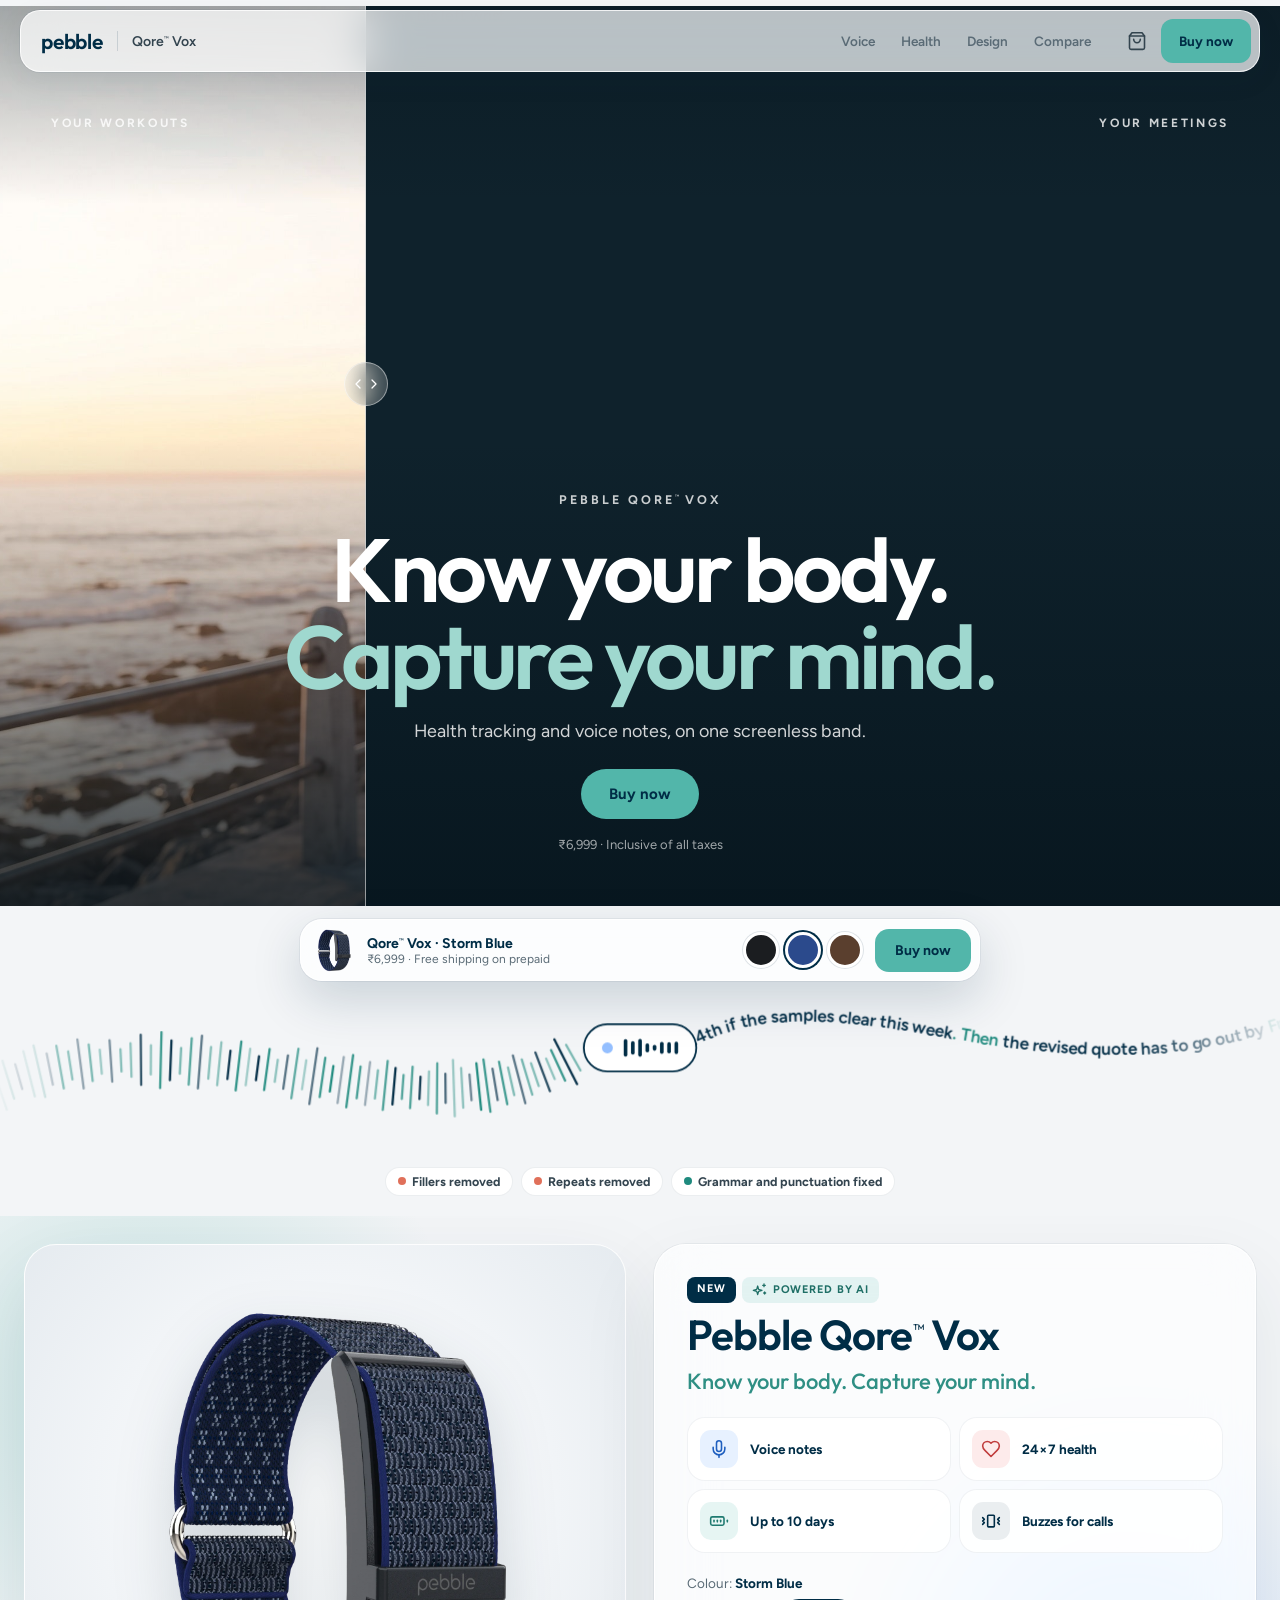
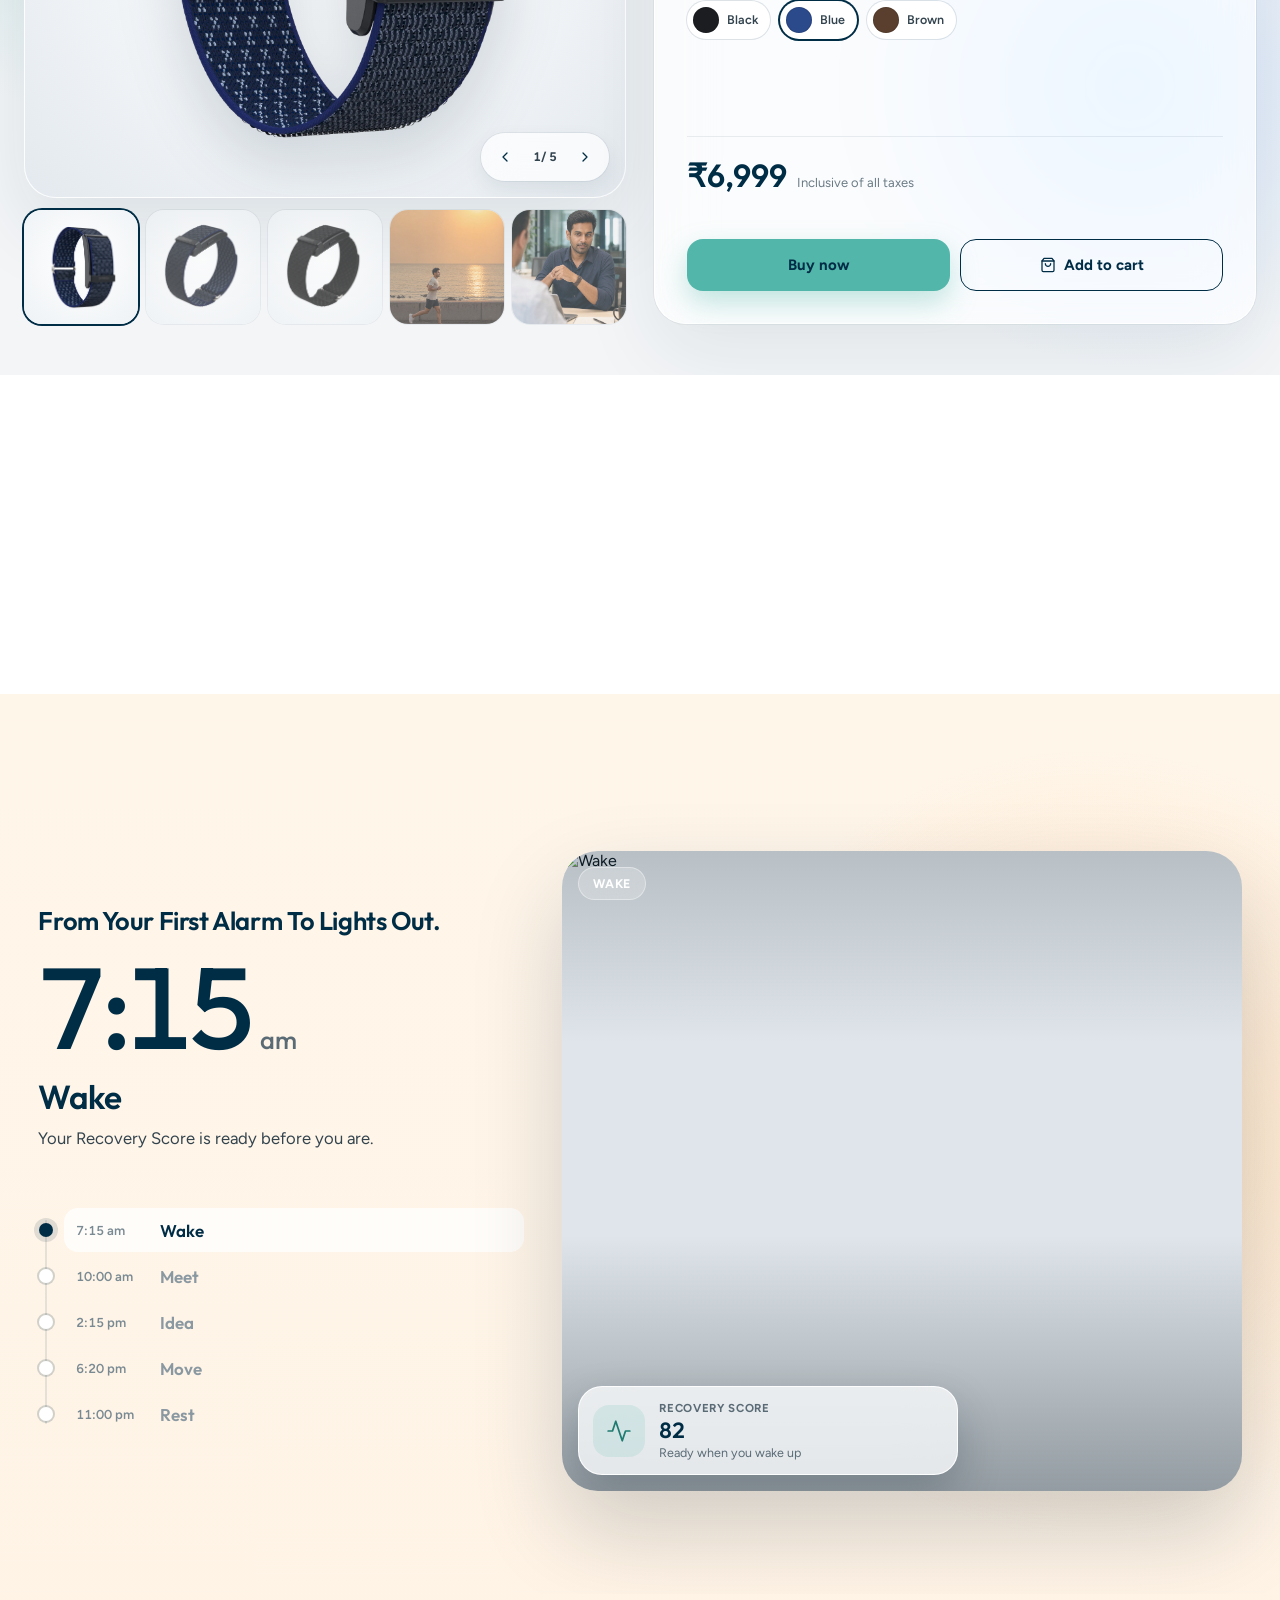
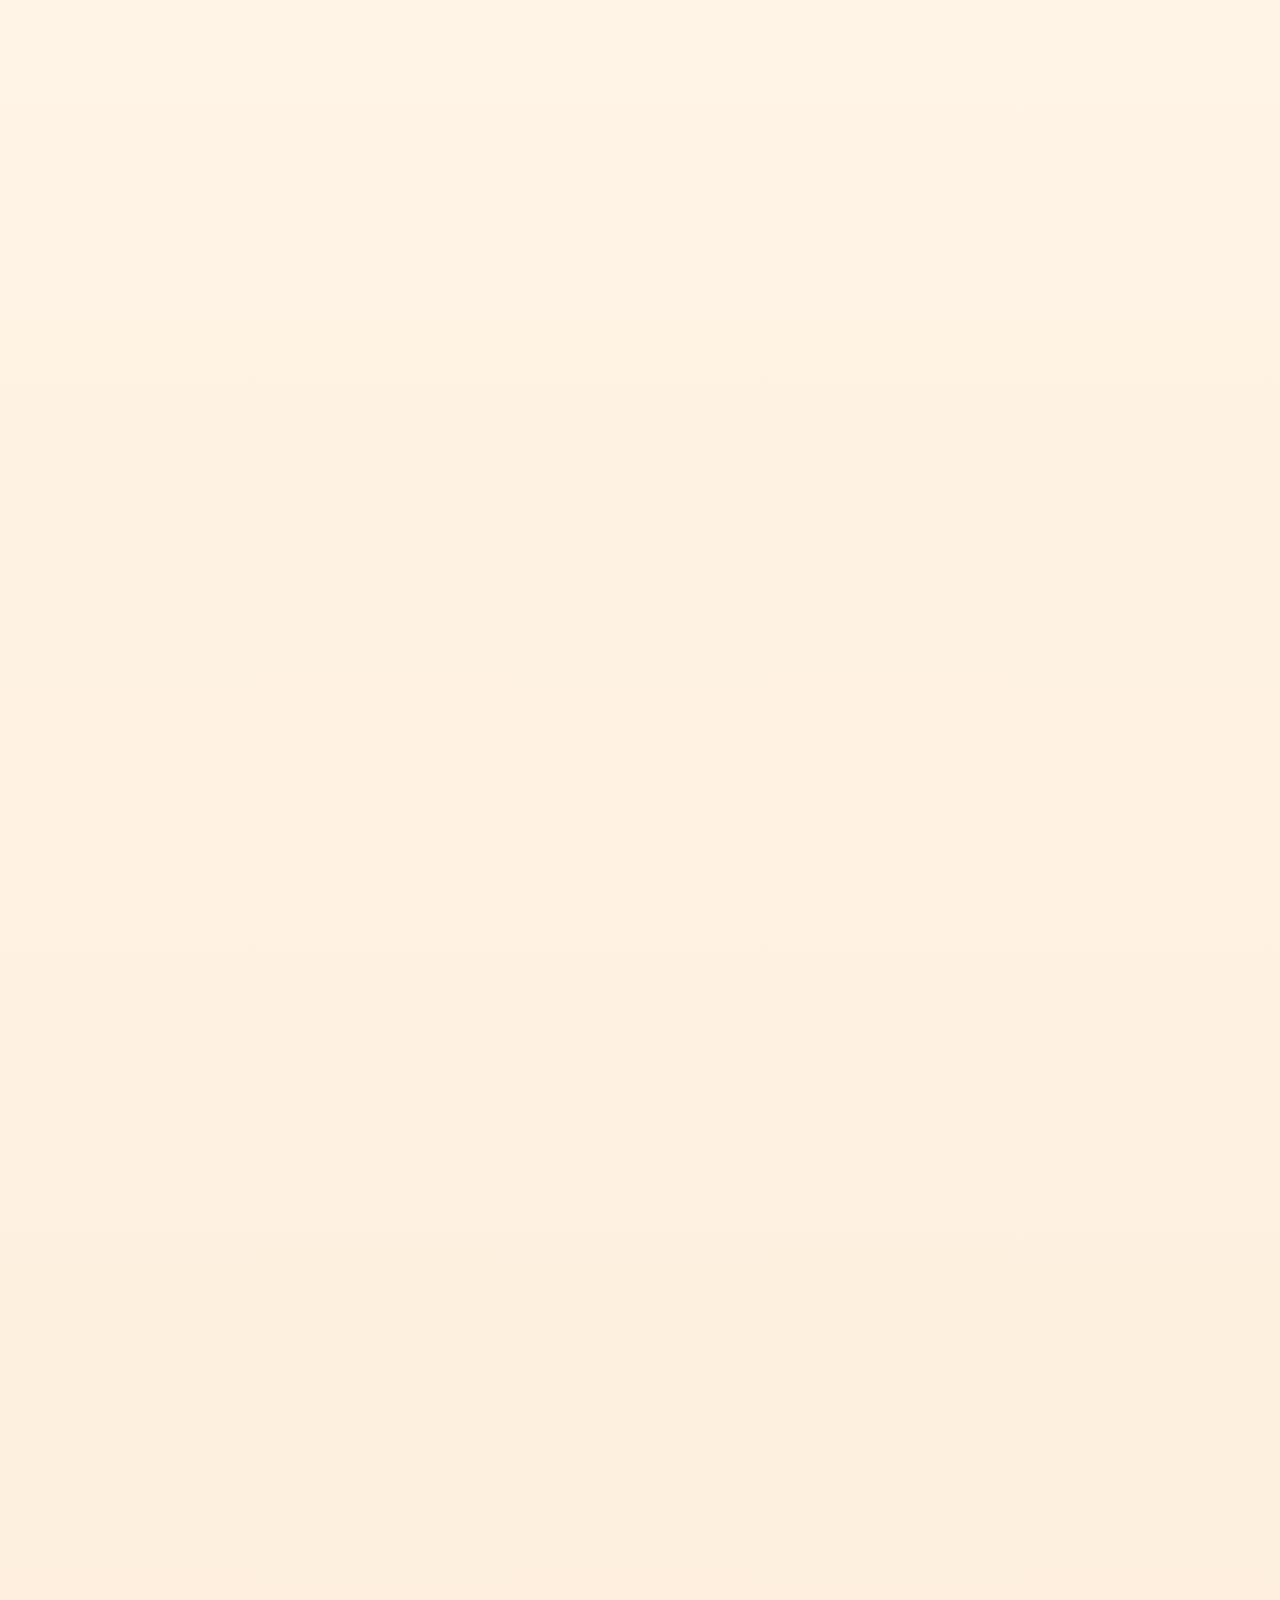
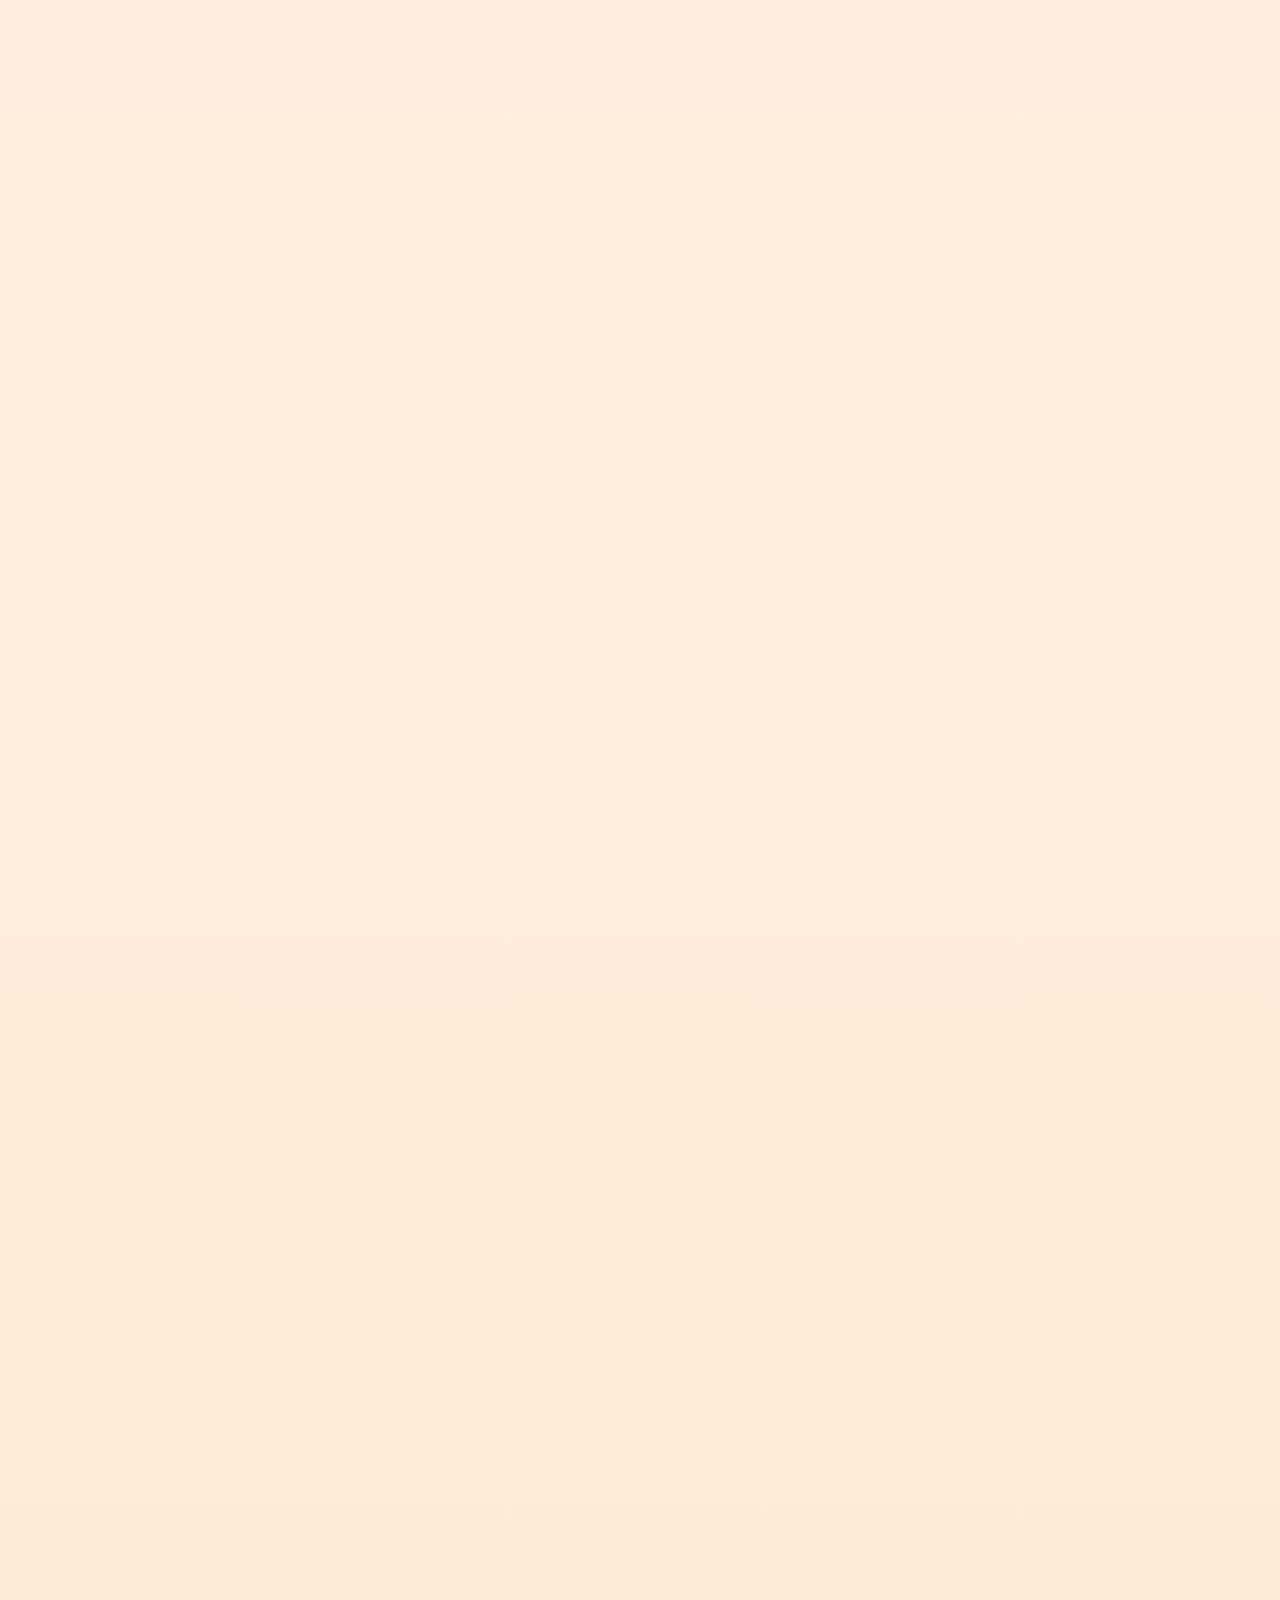
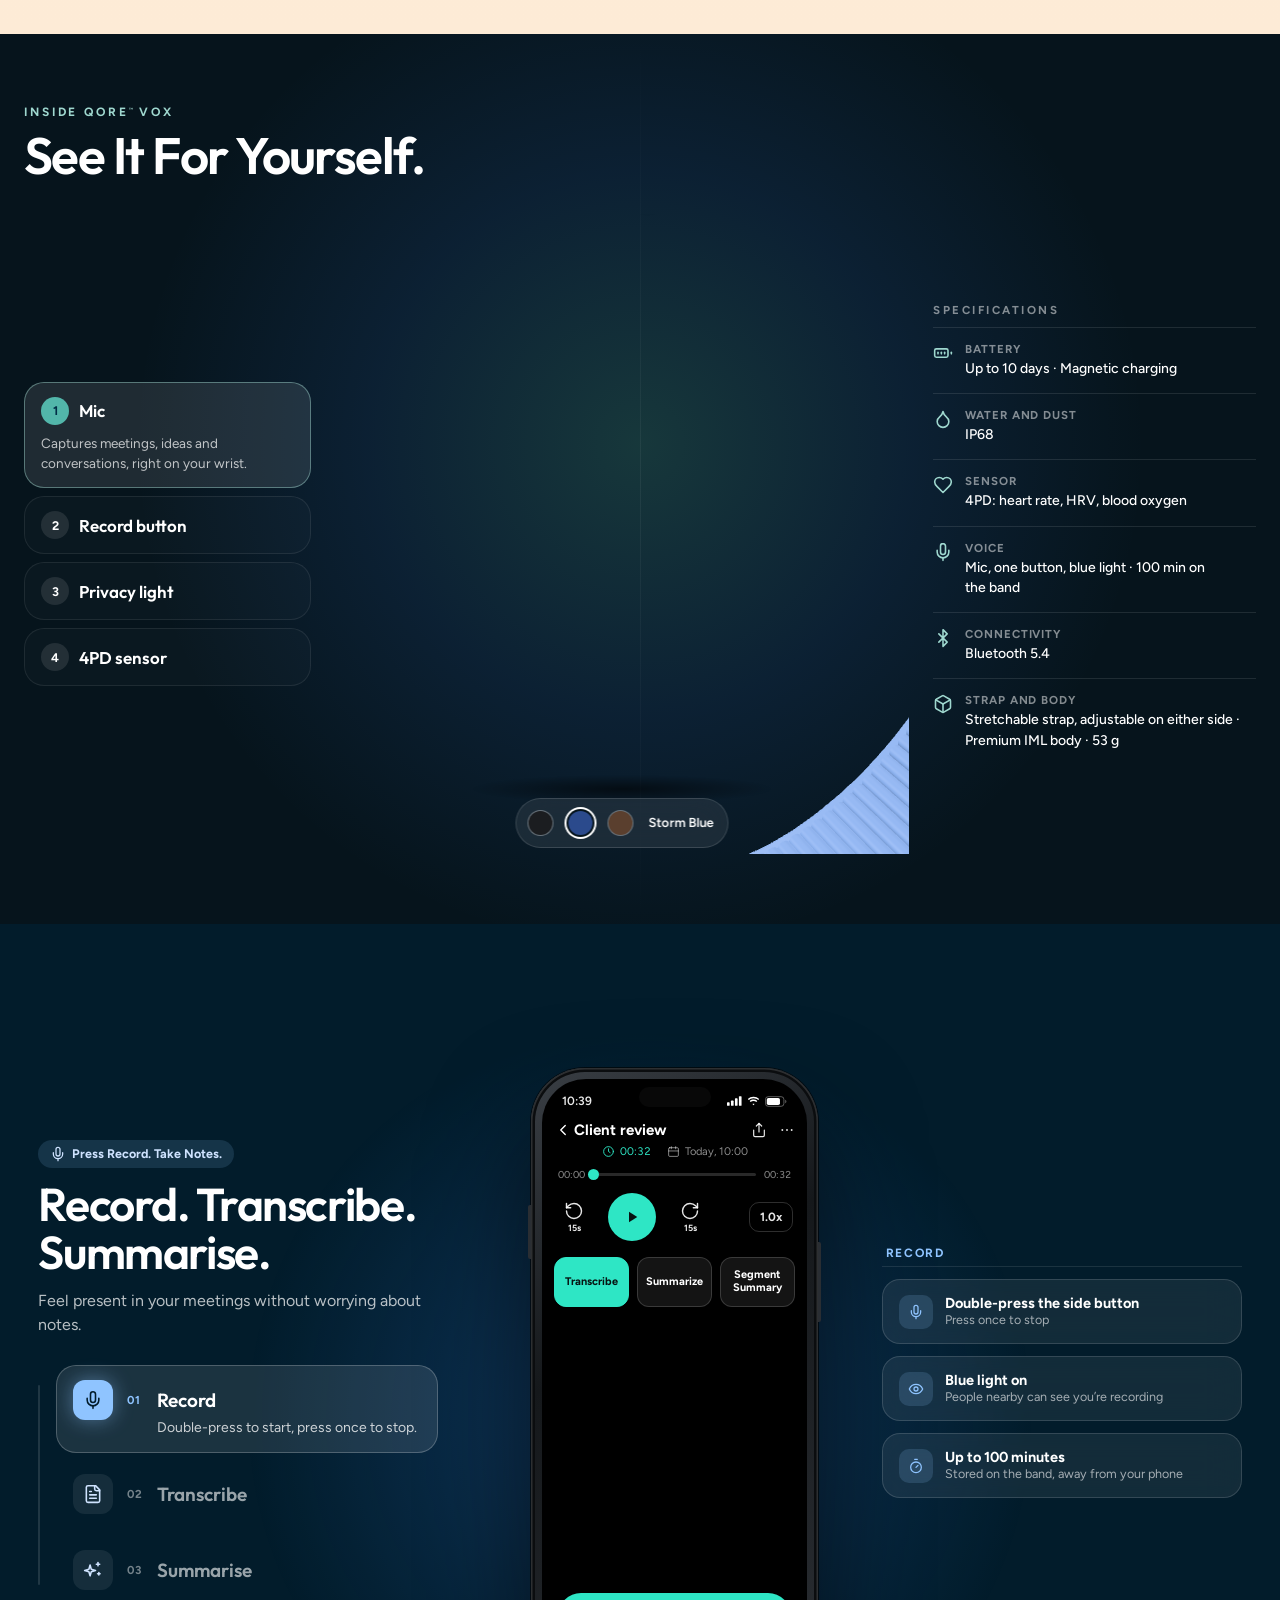
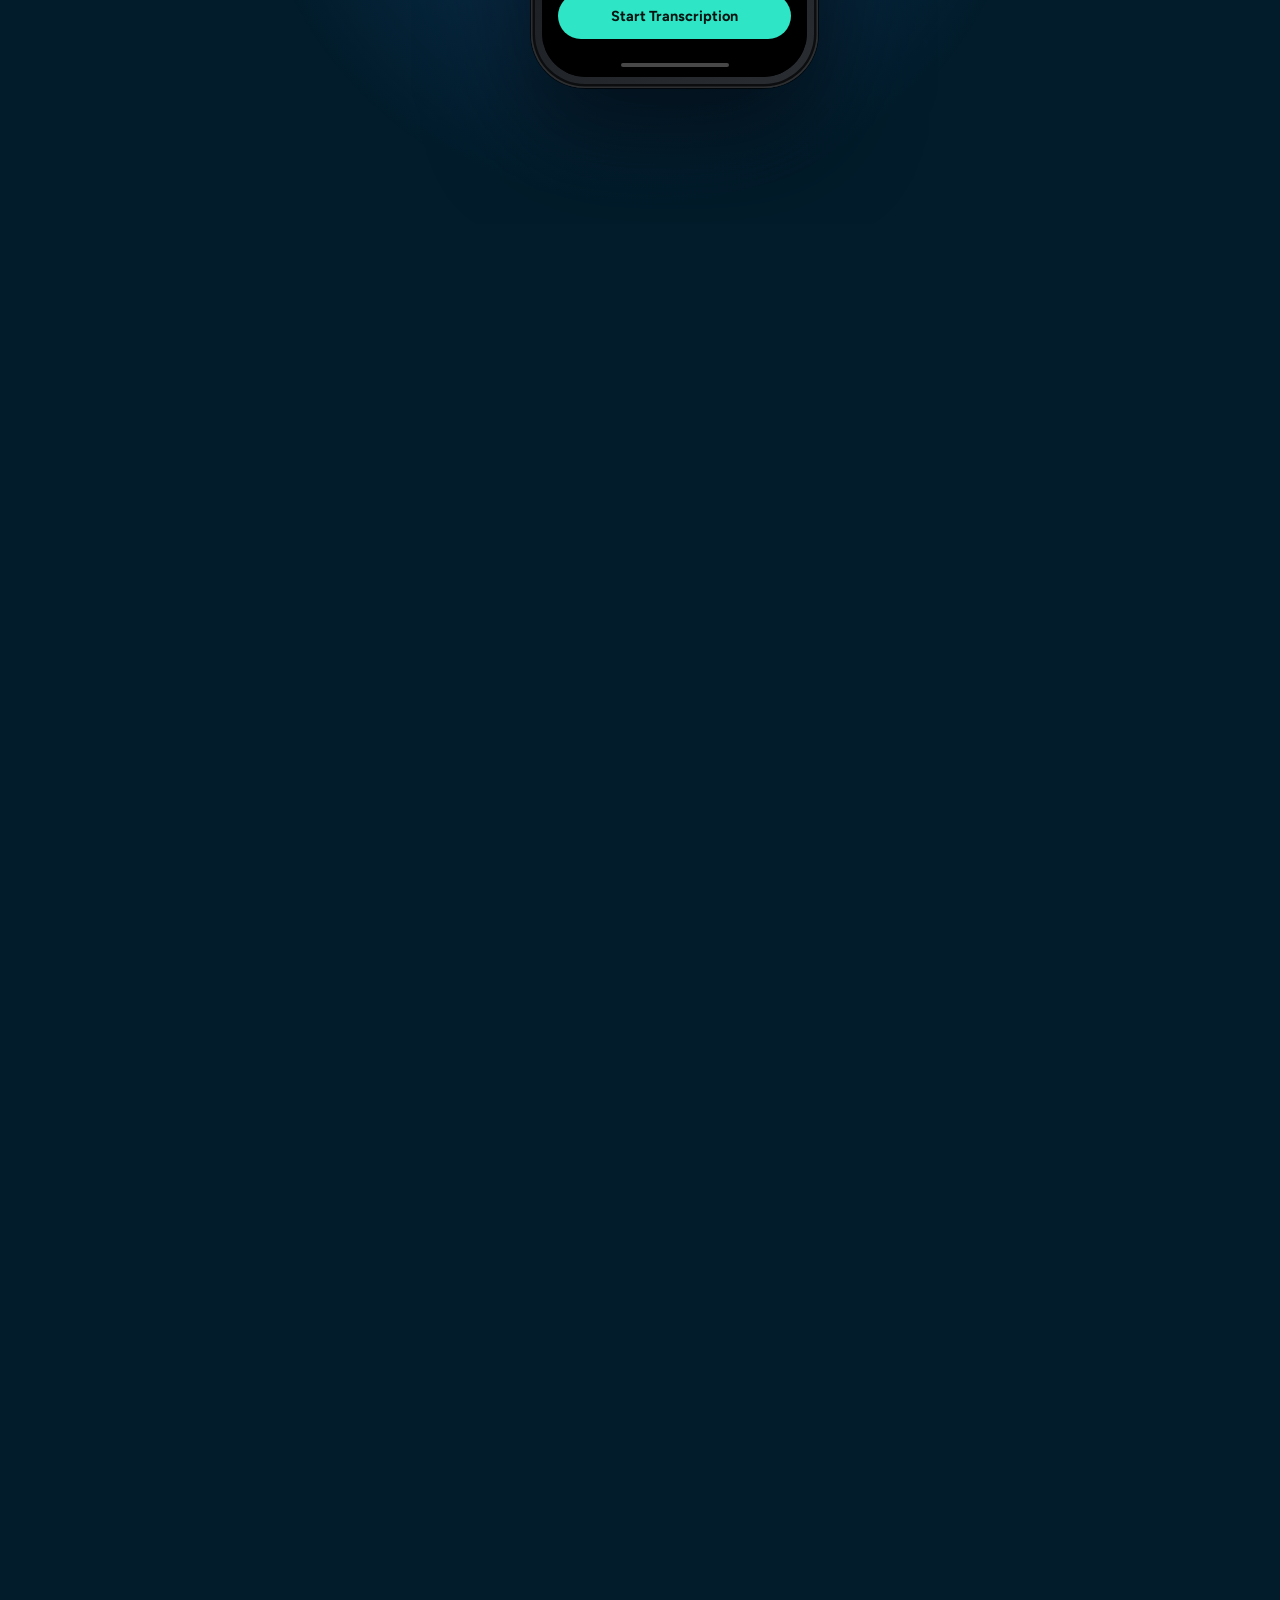
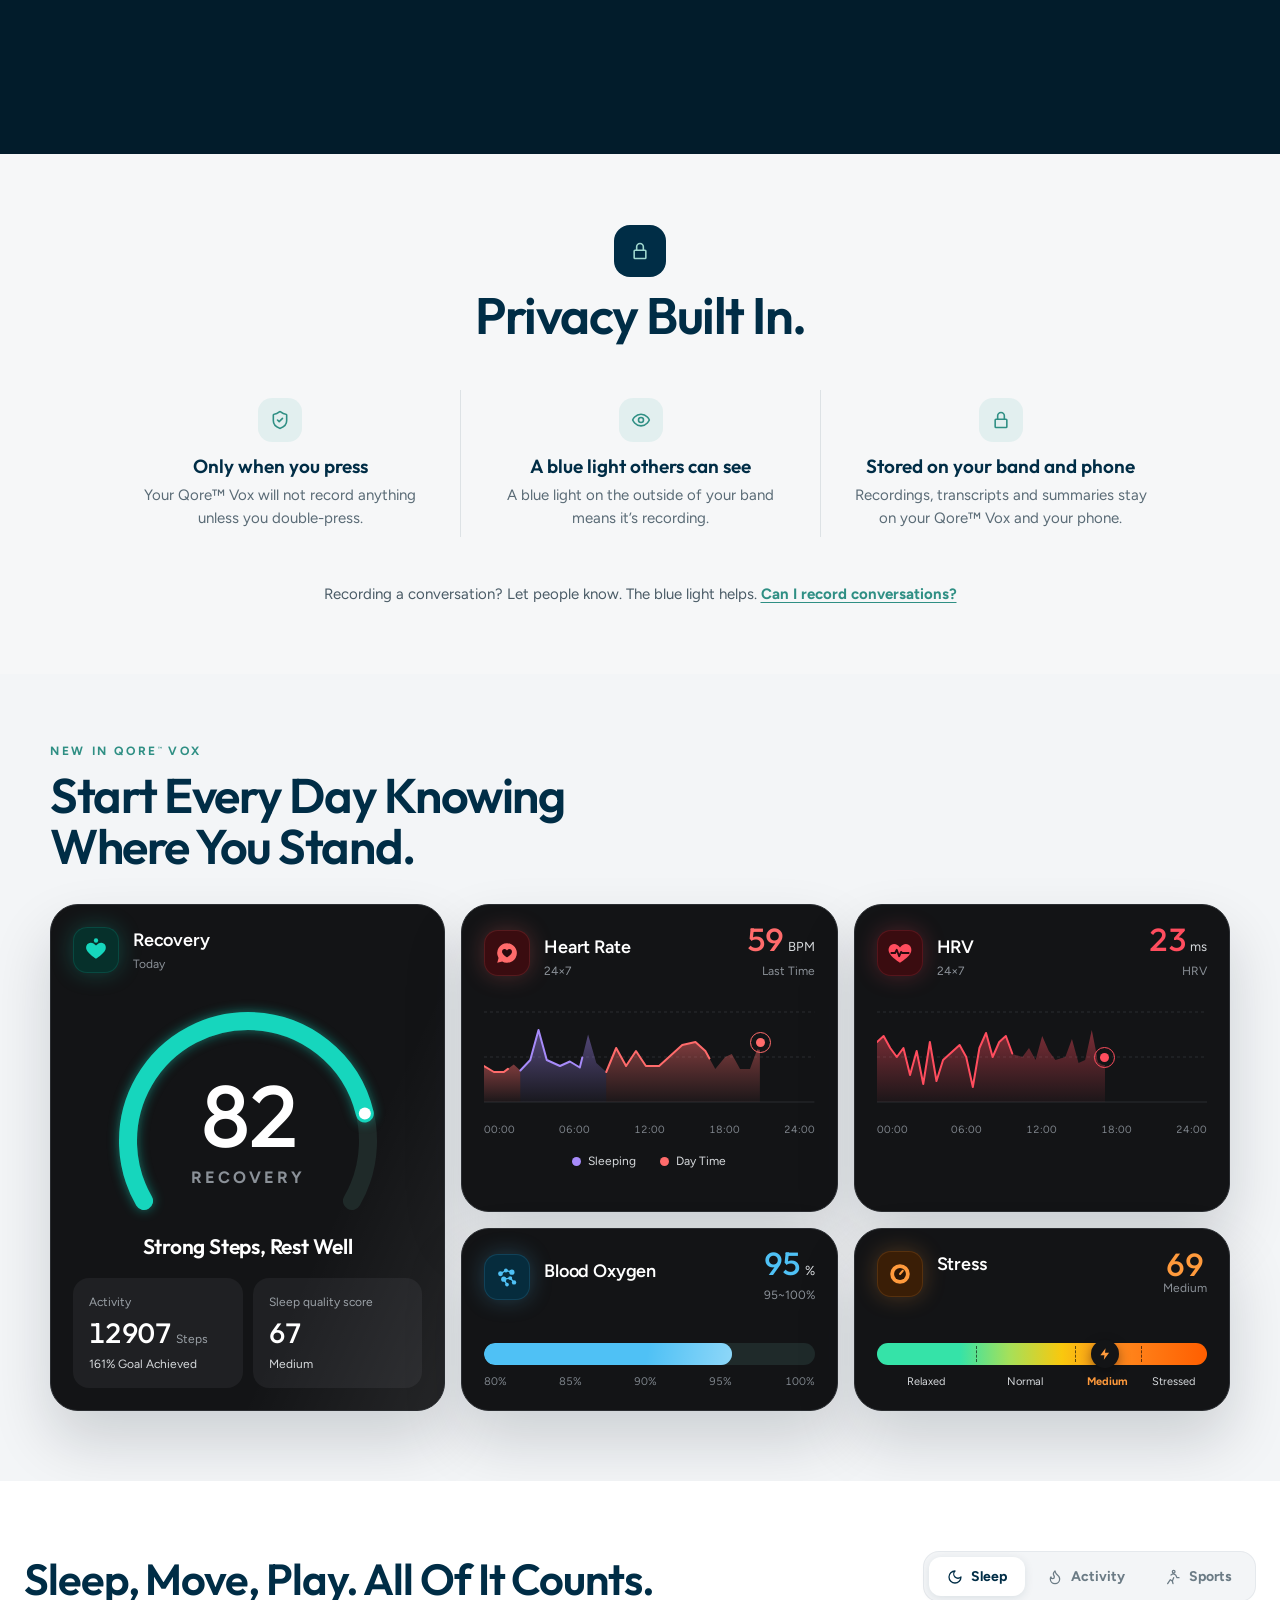
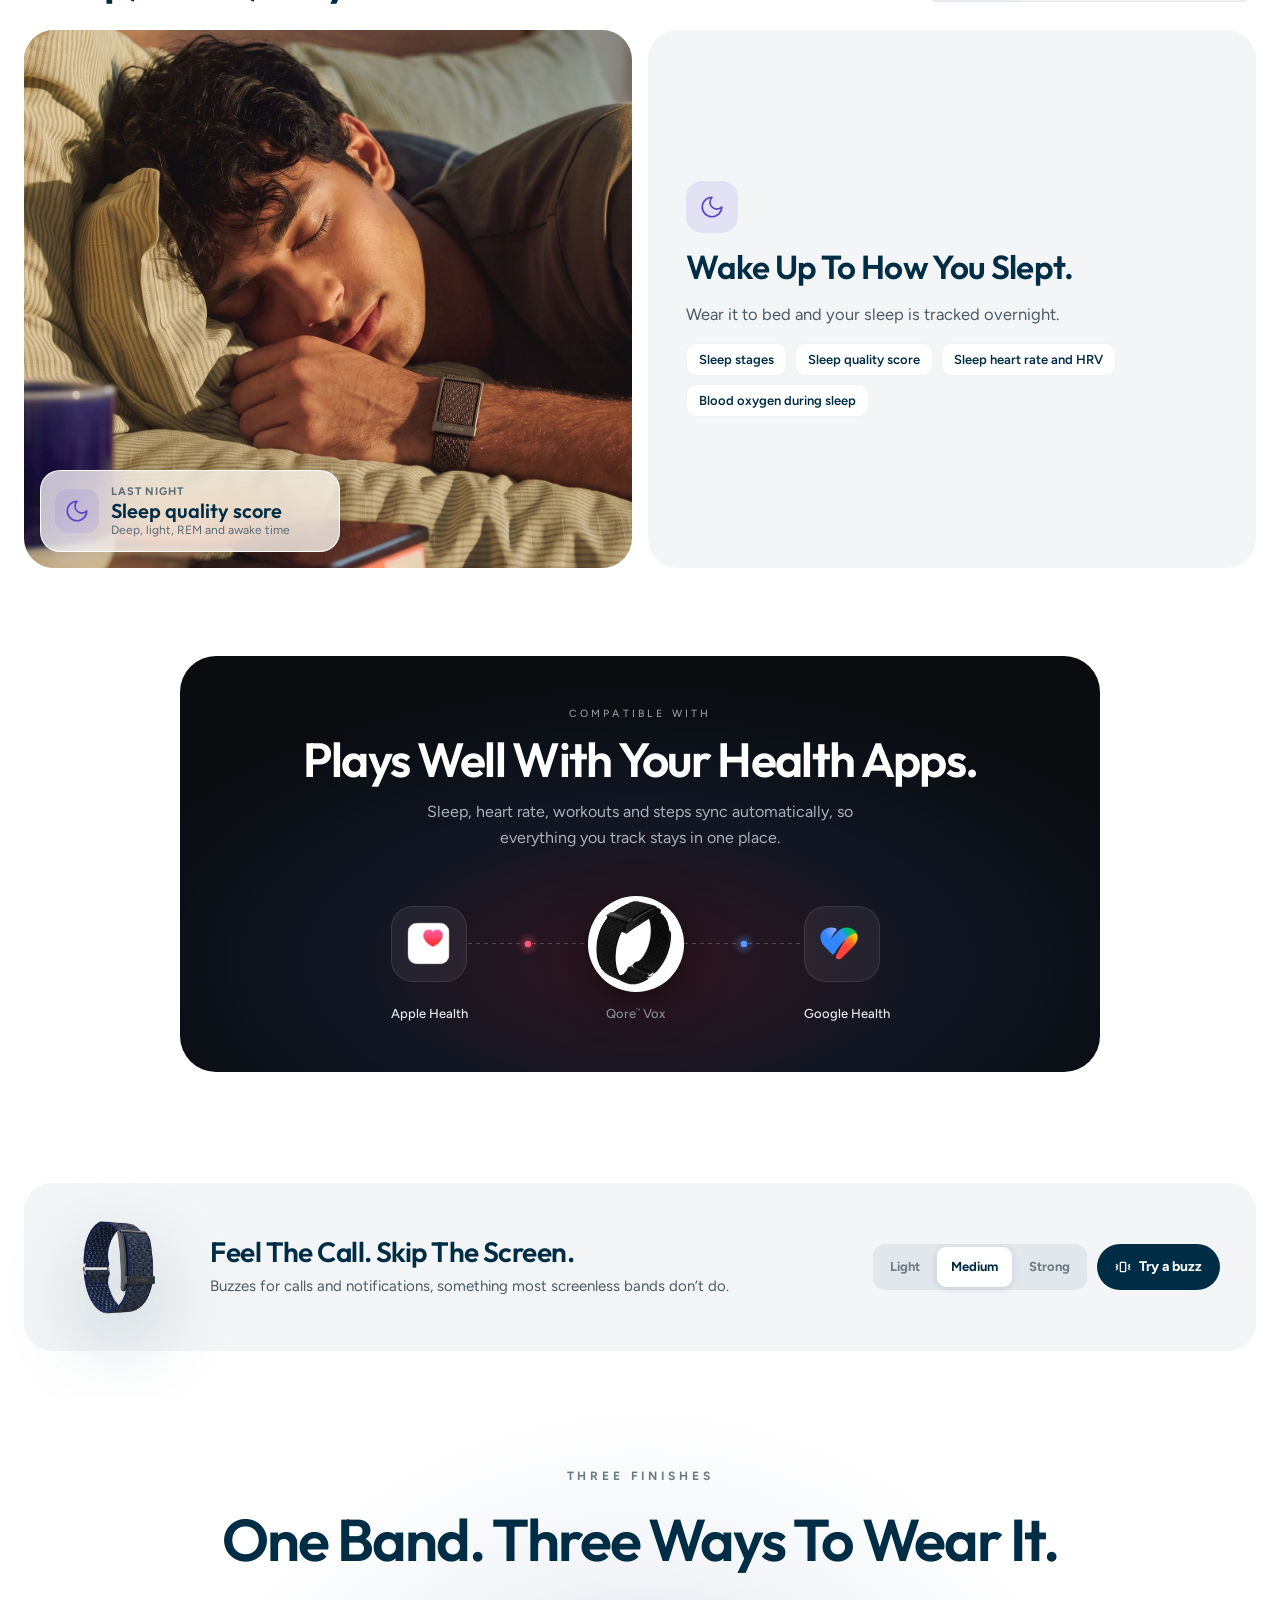
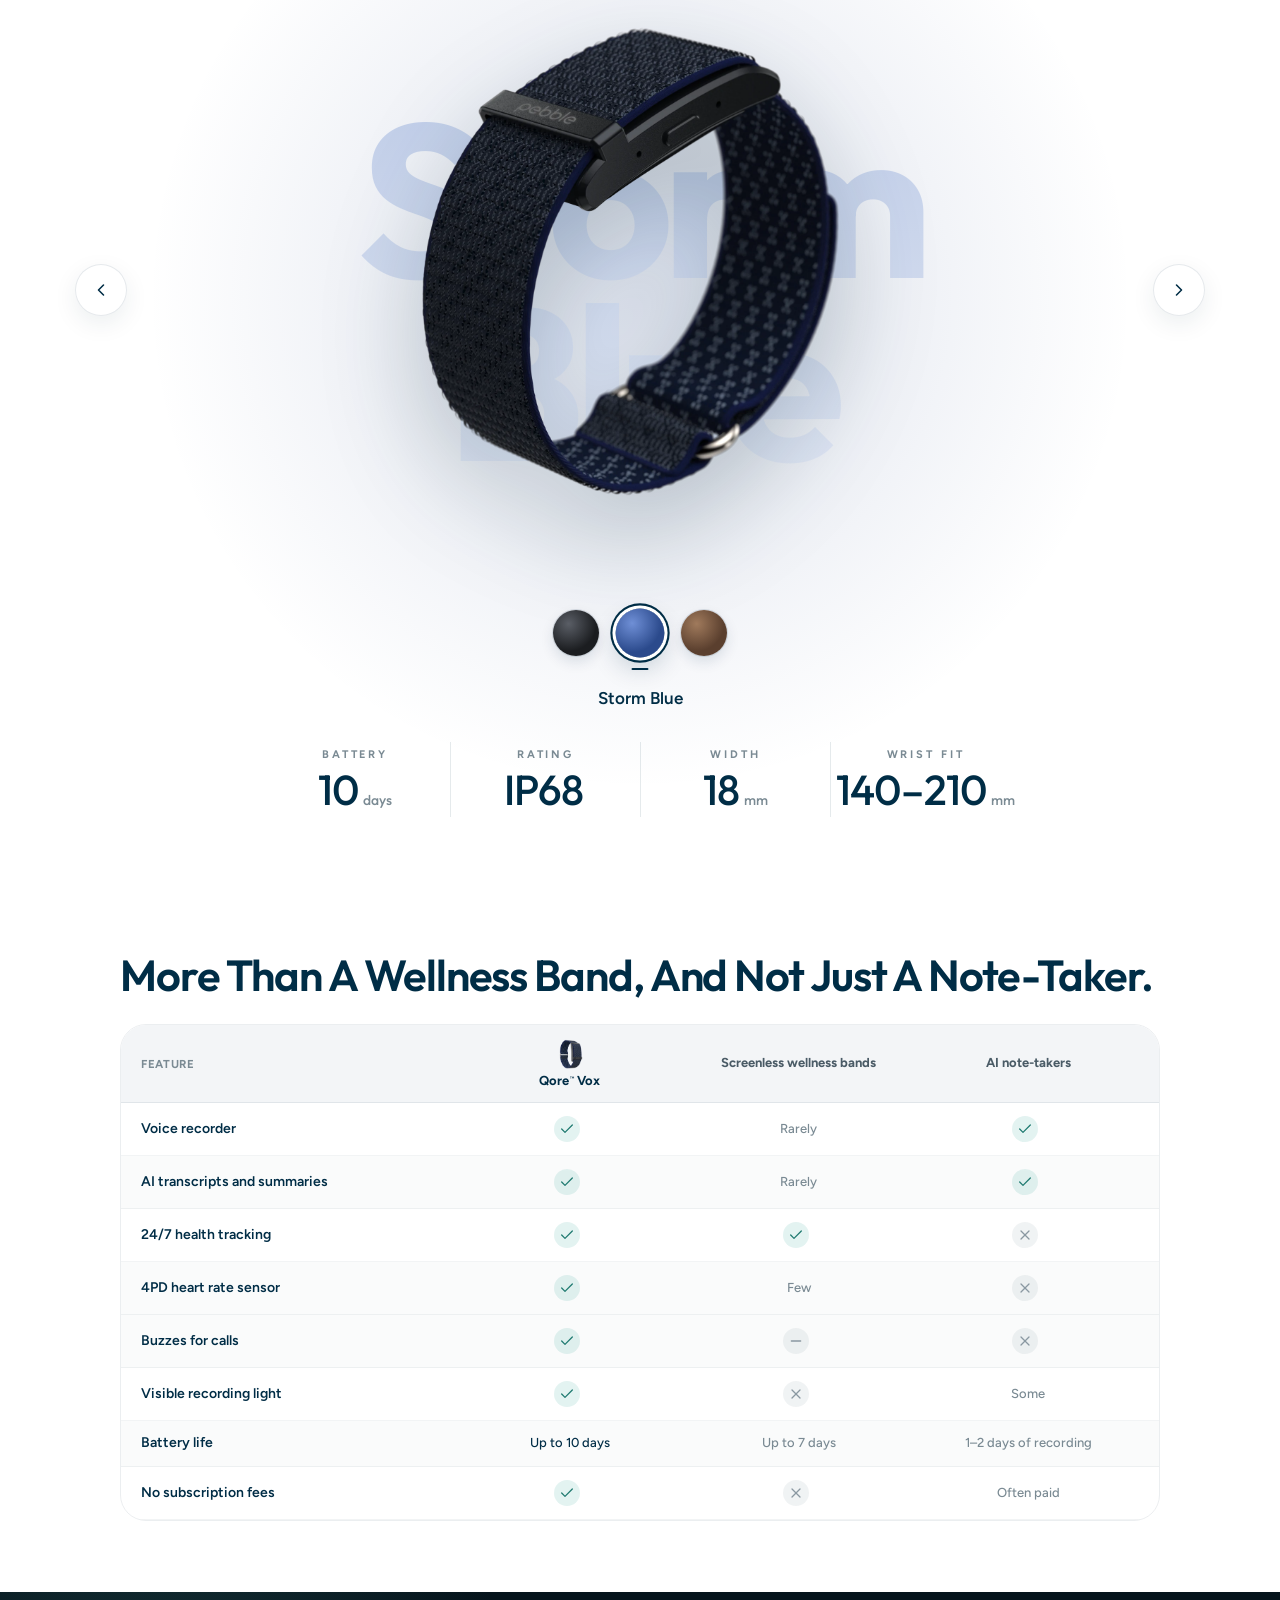
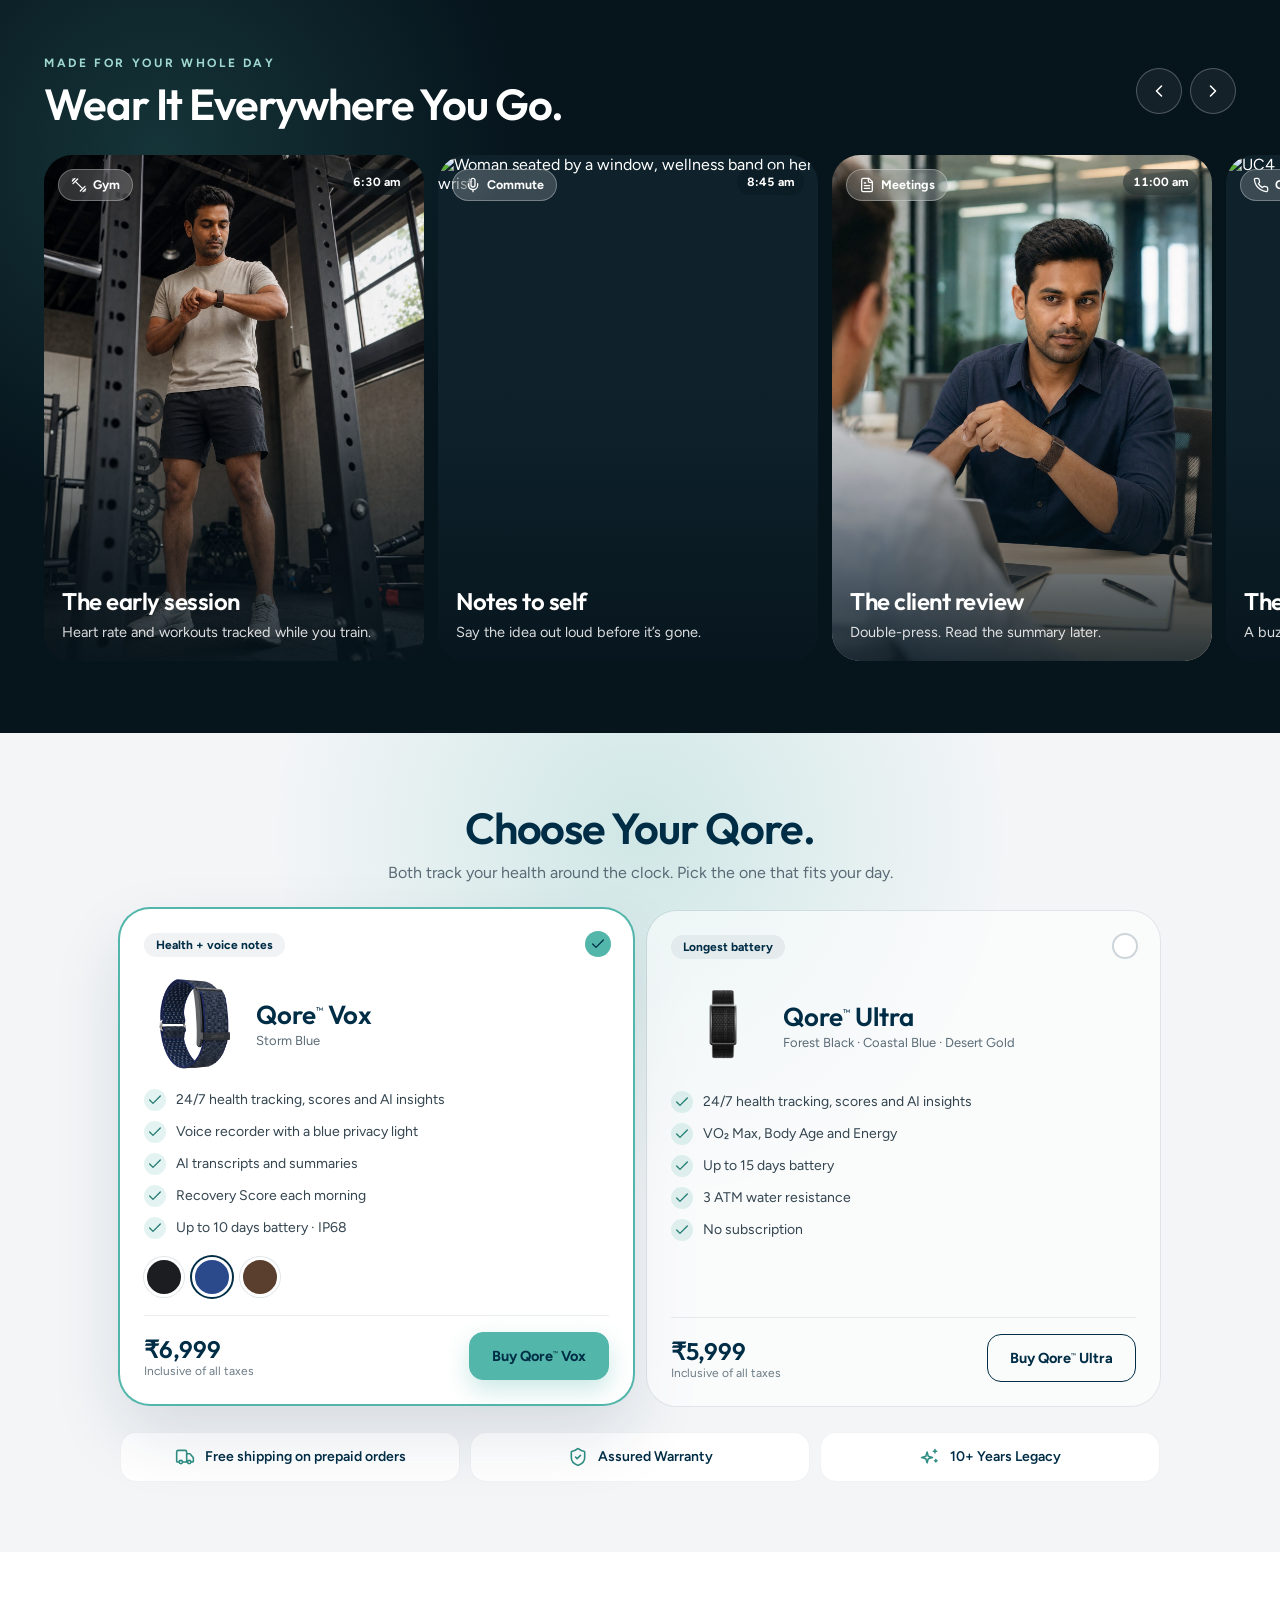
==== index.html @ b4cc9ab5 "dfd" ====
<!DOCTYPE html>
<html lang="en">
<head>
<meta charset="utf-8">
<meta name="viewport" content="width=device-width, initial-scale=1">
<title>Pebble Qore™ Vox · Wellness band with AI voice notes</title>
<link rel="preconnect" href="https://fonts.googleapis.com">
<link rel="preconnect" href="https://fonts.gstatic.com" crossorigin>
<link href="https://fonts.googleapis.com/css2?family=Outfit:wght@400;500;600;700&amp;family=Figtree:wght@400;500;600;700&amp;display=swap" rel="stylesheet">
<link rel="stylesheet" href="styles.css?v=m6">
</head>
<body>
<div id="qv-root" data-dc-tpl="7" data-screen-label="Qore Vox landing v7" style="position: relative;">
<nav data-dc-tpl="8" style="position: sticky; top: 0px; z-index: 80; padding: 10px clamp(8px, 2vw, 20px);">
    <div data-dc-tpl="9" style="max-width: 1240px; margin: 0px auto; display: flex; align-items: center; gap: 14px; padding: 8px 8px 8px 20px; border-radius: 20px; background: rgba(255, 255, 255, 0.72); backdrop-filter: blur(22px) saturate(180%); border: 1px solid rgba(255, 255, 255, 0.8); box-shadow: rgba(0, 45, 70, 0.06) 0px 0px 0px 1px, rgba(0, 45, 70, 0.07) 0px 8px 28px;">
      <span data-dc-tpl="10" style="font-family: Outfit, sans-serif; font-weight: 600; font-size: 21px; letter-spacing: -0.01em; color: rgb(0, 45, 70);">pebble</span>
      <span data-dc-tpl="11" style="width: 1px; height: 20px; background: rgba(0, 45, 70, 0.14);"></span>
      <span data-dc-tpl="12" style="font-size: 14px; font-weight: 600; color: rgb(51, 68, 79); white-space: nowrap;">Qore<sup data-dc-tpl="13" style="font-size: 0.38em; font-weight: 500; vertical-align: super; line-height: 0; margin-left: 0.05em; letter-spacing: 0px;">™</sup> Vox</span>
      <div data-dc-tpl="14" style="flex: 1 1 0%;"></div>
      
        <div data-dc-tpl="16" style="display: flex; gap: 2px;">
          
            <a data-dc-tpl="18" href="#voice" style="padding: 12px; border-radius: 10px; font-size: 13.5px; font-weight: 600; white-space: nowrap; color: rgb(90, 107, 118); background: transparent; transition: background 0.25s, color 0.25s;"><span class="sc-interp">Voice</span></a>
          
            <a data-dc-tpl="18" href="#health" style="padding: 12px; border-radius: 10px; font-size: 13.5px; font-weight: 600; white-space: nowrap; color: rgb(90, 107, 118); background: transparent; transition: background 0.25s, color 0.25s;"><span class="sc-interp">Health</span></a>
          
            <a data-dc-tpl="18" href="#finishes" style="padding: 12px; border-radius: 10px; font-size: 13.5px; font-weight: 600; white-space: nowrap; color: rgb(90, 107, 118); background: transparent; transition: background 0.25s, color 0.25s;"><span class="sc-interp">Design</span></a>
          
            <a data-dc-tpl="18" href="#compare" style="padding: 12px; border-radius: 10px; font-size: 13.5px; font-weight: 600; white-space: nowrap; color: rgb(0, 45, 70); background: rgba(0, 45, 70, 0.07); transition: background 0.25s, color 0.25s;"><span class="sc-interp">Compare</span></a>
          
        </div>
      
      
      <div data-dc-tpl="21" style="display: flex; align-items: center; gap: 4px;">
        <button data-dc-tpl="22" aria-label="Cart" class="h1mo5l1e" data-x="8zyrr3" style="position: relative; width: 40px; height: 40px; display: grid; place-items: center; border: 0px; border-radius: 12px; background: transparent; color: rgb(51, 68, 79); cursor: pointer;"><svg width="20" height="20" viewBox="0 0 24 24" fill="none" stroke="currentColor" stroke-width="1.9" stroke-linecap="round" stroke-linejoin="round" aria-hidden="true" style="display: block; flex: 0 0 auto;"><path d="M6 2 3 6v14a2 2 0 0 0 2 2h14a2 2 0 0 0 2-2V6l-3-4Z"></path><path d="M3 6h18"></path><path d="M16 10a4 4 0 0 1-8 0"></path></svg><span data-dc-tpl="23" style="position: absolute; top: 6px; right: 6px; min-width: 16px; height: 16px; padding: 0px 4px; border-radius: 8px; background: rgb(82, 182, 170); color: rgb(0, 45, 70); font-size: 10px; font-weight: 700; display: none; place-items: center;"><span class="sc-interp">0</span></span></button>
        <a data-dc-tpl="24" href="#top-buy" class="h1uw2290" data-x="14u1t0" style="padding: 11px 18px; border-radius: 12px; background: rgb(82, 182, 170); color: rgb(0, 45, 70); font-weight: 700; font-size: 13.5px; min-height: 44px; display: flex; align-items: center;">Buy now</a>
      </div>
    </div>
    
  </nav>
<section data-dc-tpl="29" id="overview" data-screen-label="00 Opening hero" style="position: relative; margin-top: -76px; background: rgb(6, 20, 28);">
    <div data-dc-tpl="30" tabindex="0" role="slider" aria-label="Slide between the run and the meeting" aria-valuemin="8" aria-valuemax="92" data-ref="splitRef" style="--split: 50%; position: relative; height: clamp(640px, 100vh, 980px); overflow: hidden; background: rgb(15, 34, 44); touch-action: pan-y; cursor: ew-resize; outline: none;">
      <div data-dc-tpl="31" style="position: absolute; inset: 0px;"><img id="v4-hero-meet" src="https://cdn.shopify.com/s/files/1/0577/6785/4123/files/simple-replace_in_output-1792125055324-rug0t.png?v=1792125063" alt="Man in a beige suit leading a meeting, wellness band on his left wrist" style="display:block;width:100%;height:100%;object-fit:cover;object-position:18% 42%;"></div>
      <div data-dc-tpl="33" style="position: absolute; inset: 0px; clip-path: inset(0 calc(100% - var(--split)) 0 0);"><img id="v4-hero-run" src="assets/photos/simple-replace_in_output-1792053013878-toqfs.jpg" alt="Man running on a seafront path at sunset, wellness band on his left wrist" loading="lazy" style="display:block;width:100%;height:100%;object-fit:cover;"></div>
      <div data-dc-tpl="35" style="position: absolute; inset: 0px; background: linear-gradient(rgba(6, 20, 28, 0.35) 0%, rgba(6, 20, 28, 0) 22%, rgba(6, 20, 28, 0) 48%, rgba(6, 20, 28, 0.78) 100%); pointer-events: none;"></div>

      <div data-dc-tpl="36" data-ref="splitHandle" style="position: absolute; top: 0px; bottom: 0px; left: var(--split); width: 48px; margin-left: -24px; pointer-events: auto; touch-action: none; cursor: ew-resize;"><span style="position: absolute; top: 0px; bottom: 0px; left: 50%; width: 1px; margin-left: -0.5px; background: rgba(255, 255, 255, 0.55); pointer-events: none;"></span>
        <span data-dc-tpl="37" style="position: absolute; top: 42%; left: 50%; transform: translate(-50%, -50%); width: 44px; height: 44px; display: flex; align-items: center; justify-content: center; border-radius: 50%; background: rgba(255, 255, 255, 0.16); backdrop-filter: blur(14px); border: 1px solid rgba(255, 255, 255, 0.45); color: rgb(255, 255, 255);"><svg width="16" height="16" viewBox="0 0 24 24" fill="none" stroke="currentColor" stroke-width="1.9" stroke-linecap="round" stroke-linejoin="round" aria-hidden="true" style="display: block; flex: 0 0 auto;"><path d="m15 18-6-6 6-6"></path></svg><svg width="16" height="16" viewBox="0 0 24 24" fill="none" stroke="currentColor" stroke-width="1.9" stroke-linecap="round" stroke-linejoin="round" aria-hidden="true" style="display: block; flex: 0 0 auto;"><path d="m9 18 6-6-6-6"></path></svg></span>
      </div>

      <span data-dc-tpl="38" style="position: absolute; left: clamp(18px, 4vw, 56px); top: 110px; font-size: 12px; font-weight: 700; letter-spacing: 0.22em; text-transform: uppercase; color: rgba(255, 255, 255, 0.8); pointer-events: none;">Your workouts</span>
      <span data-dc-tpl="39" style="position: absolute; right: clamp(18px, 4vw, 56px); top: 110px; font-size: 12px; font-weight: 700; letter-spacing: 0.22em; text-transform: uppercase; color: rgba(255, 255, 255, 0.8); pointer-events: none;">Your meetings</span>

      <div data-dc-tpl="40" style="position: absolute; left: 0px; right: 0px; bottom: 0px; padding: 0px clamp(18px, 4vw, 56px) clamp(36px, 6vh, 64px); display: flex; flex-direction: column; align-items: center; gap: 18px; text-align: center; pointer-events: none;">
        <span data-dc-tpl="41" style="font-size: 12.5px; font-weight: 700; letter-spacing: 0.24em; text-transform: uppercase; color: rgba(255, 255, 255, 0.78);">Pebble Qore<sup data-dc-tpl="42" style="font-size: 0.38em; font-weight: 500; vertical-align: super; line-height: 0; margin-left: 0.05em; letter-spacing: 0px;">™</sup> Vox</span>
        <h1 data-dc-tpl="43" style="margin: 0px; font-family: Outfit, sans-serif; font-weight: 600; font-size: clamp(44px, 7vw, 104px); line-height: 0.98; letter-spacing: -0.04em; color: rgb(255, 255, 255); text-wrap: balance;"><span class="sc-interp">Know your body.</span> <span data-dc-tpl="44" style="color: rgb(159, 216, 207);"><span class="sc-interp">Capture your mind.</span></span></h1>
        <p data-dc-tpl="45" style="margin: 0px; max-width: 520px; font-size: clamp(16px, 1.4vw, 19px); line-height: 1.5; color: rgba(255, 255, 255, 0.82);">Health tracking and voice notes, on one screenless band.</p>
        <div data-dc-tpl="46" style="display: flex; flex-wrap: wrap; align-items: center; justify-content: center; gap: 10px 22px; margin-top: 6px; pointer-events: auto;">
          <a data-dc-tpl="47" href="#top-buy" class="h10he8k3" data-x="60hlo6" style="display: flex; align-items: center; min-height: 50px; padding: 0px 28px; border-radius: 999px; background: rgb(82, 182, 170); color: rgb(0, 45, 70); font-weight: 700; font-size: 15px;">Buy now</a>
          
        </div>
        <span data-dc-tpl="48" style="font-size: 13px; color: rgba(255, 255, 255, 0.62);">₹6,999 · Inclusive of all taxes</span>
      </div>
    </div>
  </section>
<section data-dc-tpl="49" id="demo" data-screen-label="00b Live demo" data-ref="demoRef" style="padding: clamp(28px, 4vw, 52px) clamp(10px, 2vw, 24px) clamp(12px, 2vw, 20px); background: rgb(243, 245, 247);">
    <div data-dc-tpl="50" aria-hidden="true" style="margin: clamp(-18px, -1.5vw, -6px) calc(-1 * clamp(10px, 2vw, 24px)) 0px; overflow: hidden;"><div style="display: flex; flex-direction: column; align-items: center; gap: 10px;"><svg viewBox="0 0 1440 240" preserveAspectRatio="xMidYMid slice" style="display: block; width: 100%; height: clamp(150px, 17vw, 240px);"><defs><path id="rbIn" d="M -60 190 C 220 40, 470 250, 664 120"></path><path id="rbOut" d="M 776 120 C 960 20, 1180 220, 1500 70"></path><linearGradient id="rbFade" x1="0" x2="1"><stop offset="0" stop-color="#fff" stop-opacity="0"></stop><stop offset="0.12" stop-color="#fff" stop-opacity="1"></stop><stop offset="0.88" stop-color="#fff" stop-opacity="1"></stop><stop offset="1" stop-color="#fff" stop-opacity="0"></stop></linearGradient><mask id="rbMask"><rect x="0" y="0" width="1440" height="240" fill="url(#rbFade)"></rect></mask></defs><g mask="url(#rbMask)"><line x1="-40.0" y1="166.3" x2="-29.7" y2="188.6" stroke="#002d46" stroke-width="2.5" stroke-linecap="round"><animate attributeName="opacity" values="0.35;1;0.35" dur="0.72s" begin="0.00s" repeatCount="indefinite"></animate></line><line x1="-30.5" y1="155.2" x2="-15.9" y2="189.2" stroke="#1f8a7e" stroke-width="2.5" stroke-linecap="round"><animate attributeName="opacity" values="0.35;1;0.35" dur="0.83s" begin="0.07s" repeatCount="indefinite"></animate></line><line x1="-21.8" y1="141.7" x2="-1.3" y2="193.0" stroke="#1f8a7e" stroke-width="2.5" stroke-linecap="round"><animate attributeName="opacity" values="0.35;1;0.35" dur="0.94s" begin="0.14s" repeatCount="indefinite"></animate></line><line x1="-5.5" y1="147.8" x2="5.7" y2="178.0" stroke="#002d46" stroke-width="2.5" stroke-linecap="round"><animate attributeName="opacity" values="0.35;1;0.35" dur="1.05s" begin="0.21s" repeatCount="indefinite"></animate></line><line x1="1.7" y1="129.5" x2="21.6" y2="188.2" stroke="#1f8a7e" stroke-width="2.5" stroke-linecap="round"><animate attributeName="opacity" values="0.35;1;0.35" dur="1.16s" begin="0.28s" repeatCount="indefinite"></animate></line><line x1="16.7" y1="134.2" x2="29.7" y2="176.0" stroke="#1f8a7e" stroke-width="2.5" stroke-linecap="round"><animate attributeName="opacity" values="0.35;1;0.35" dur="0.72s" begin="0.35s" repeatCount="indefinite"></animate></line><line x1="30.8" y1="138.0" x2="38.6" y2="165.3" stroke="#002d46" stroke-width="2.5" stroke-linecap="round"><animate attributeName="opacity" values="0.35;1;0.35" dur="0.83s" begin="0.42s" repeatCount="indefinite"></animate></line><line x1="39.8" y1="123.7" x2="52.5" y2="173.5" stroke="#1f8a7e" stroke-width="2.5" stroke-linecap="round"><animate attributeName="opacity" values="0.35;1;0.35" dur="0.94s" begin="0.49s" repeatCount="indefinite"></animate></line><line x1="51.1" y1="117.5" x2="64.0" y2="174.2" stroke="#1f8a7e" stroke-width="2.5" stroke-linecap="round"><animate attributeName="opacity" values="0.35;1;0.35" dur="1.05s" begin="0.56s" repeatCount="indefinite"></animate></line><line x1="65.5" y1="126.2" x2="72.4" y2="160.6" stroke="#002d46" stroke-width="2.5" stroke-linecap="round"><animate attributeName="opacity" values="0.35;1;0.35" dur="1.16s" begin="0.00s" repeatCount="indefinite"></animate></line><line x1="76.2" y1="117.8" x2="84.5" y2="164.7" stroke="#1f8a7e" stroke-width="2.5" stroke-linecap="round"><animate attributeName="opacity" values="0.35;1;0.35" dur="0.72s" begin="0.07s" repeatCount="indefinite"></animate></line><line x1="89.2" y1="123.9" x2="94.0" y2="154.8" stroke="#1f8a7e" stroke-width="2.5" stroke-linecap="round"><animate attributeName="opacity" values="0.35;1;0.35" dur="0.83s" begin="0.14s" repeatCount="indefinite"></animate></line><line x1="99.4" y1="110.8" x2="106.4" y2="164.7" stroke="#002d46" stroke-width="2.5" stroke-linecap="round"><animate attributeName="opacity" values="0.35;1;0.35" dur="0.94s" begin="0.21s" repeatCount="indefinite"></animate></line><line x1="111.9" y1="116.4" x2="116.3" y2="156.5" stroke="#1f8a7e" stroke-width="2.5" stroke-linecap="round"><animate attributeName="opacity" values="0.35;1;0.35" dur="1.05s" begin="0.28s" repeatCount="indefinite"></animate></line><line x1="124.1" y1="122.2" x2="126.4" y2="148.5" stroke="#1f8a7e" stroke-width="2.5" stroke-linecap="round"><animate attributeName="opacity" values="0.35;1;0.35" dur="1.16s" begin="0.35s" repeatCount="indefinite"></animate></line><line x1="134.9" y1="111.7" x2="137.9" y2="157.3" stroke="#002d46" stroke-width="2.5" stroke-linecap="round"><animate attributeName="opacity" values="0.35;1;0.35" dur="0.72s" begin="0.42s" repeatCount="indefinite"></animate></line><line x1="146.9" y1="121.6" x2="148.1" y2="146.2" stroke="#1f8a7e" stroke-width="2.5" stroke-linecap="round"><animate attributeName="opacity" values="0.35;1;0.35" dur="0.83s" begin="0.49s" repeatCount="indefinite"></animate></line><line x1="158.0" y1="115.0" x2="159.1" y2="152.0" stroke="#1f8a7e" stroke-width="2.5" stroke-linecap="round"><animate attributeName="opacity" values="0.35;1;0.35" dur="0.94s" begin="0.56s" repeatCount="indefinite"></animate></line><line x1="169.3" y1="105.6" x2="169.8" y2="160.9" stroke="#002d46" stroke-width="2.5" stroke-linecap="round"><animate attributeName="opacity" values="0.35;1;0.35" dur="1.05s" begin="0.00s" repeatCount="indefinite"></animate></line><line x1="180.6" y1="117.2" x2="180.4" y2="149.4" stroke="#1f8a7e" stroke-width="2.5" stroke-linecap="round"><animate attributeName="opacity" values="0.35;1;0.35" dur="1.16s" begin="0.07s" repeatCount="indefinite"></animate></line><line x1="192.2" y1="102.5" x2="190.7" y2="164.4" stroke="#1f8a7e" stroke-width="2.5" stroke-linecap="round"><animate attributeName="opacity" values="0.35;1;0.35" dur="0.72s" begin="0.14s" repeatCount="indefinite"></animate></line><line x1="203.2" y1="111.9" x2="201.5" y2="155.6" stroke="#002d46" stroke-width="2.5" stroke-linecap="round"><animate attributeName="opacity" values="0.35;1;0.35" dur="0.83s" begin="0.21s" repeatCount="indefinite"></animate></line><line x1="213.9" y1="120.1" x2="212.4" y2="148.5" stroke="#1f8a7e" stroke-width="2.5" stroke-linecap="round"><animate attributeName="opacity" values="0.35;1;0.35" dur="0.94s" begin="0.28s" repeatCount="indefinite"></animate></line><line x1="225.6" y1="109.3" x2="222.2" y2="160.6" stroke="#1f8a7e" stroke-width="2.5" stroke-linecap="round"><animate attributeName="opacity" values="0.35;1;0.35" dur="1.05s" begin="0.35s" repeatCount="indefinite"></animate></line><line x1="236.9" y1="106.7" x2="232.4" y2="164.7" stroke="#002d46" stroke-width="2.5" stroke-linecap="round"><animate attributeName="opacity" values="0.35;1;0.35" dur="1.16s" begin="0.42s" repeatCount="indefinite"></animate></line><line x1="246.9" y1="119.1" x2="243.8" y2="154.1" stroke="#1f8a7e" stroke-width="2.5" stroke-linecap="round"><animate attributeName="opacity" values="0.35;1;0.35" dur="0.72s" begin="0.49s" repeatCount="indefinite"></animate></line><line x1="258.3" y1="113.9" x2="253.6" y2="161.3" stroke="#1f8a7e" stroke-width="2.5" stroke-linecap="round"><animate attributeName="opacity" values="0.35;1;0.35" dur="0.83s" begin="0.56s" repeatCount="indefinite"></animate></line><line x1="268.3" y1="123.2" x2="264.9" y2="154.3" stroke="#002d46" stroke-width="2.5" stroke-linecap="round"><animate attributeName="opacity" values="0.35;1;0.35" dur="0.94s" begin="0.00s" repeatCount="indefinite"></animate></line><line x1="280.3" y1="112.9" x2="274.0" y2="166.9" stroke="#1f8a7e" stroke-width="2.5" stroke-linecap="round"><animate attributeName="opacity" values="0.35;1;0.35" dur="1.05s" begin="0.07s" repeatCount="indefinite"></animate></line><line x1="290.1" y1="121.1" x2="285.1" y2="161.2" stroke="#1f8a7e" stroke-width="2.5" stroke-linecap="round"><animate attributeName="opacity" values="0.35;1;0.35" dur="1.16s" begin="0.14s" repeatCount="indefinite"></animate></line><line x1="299.8" y1="129.4" x2="296.4" y2="155.6" stroke="#002d46" stroke-width="2.5" stroke-linecap="round"><animate attributeName="opacity" values="0.35;1;0.35" dur="0.72s" begin="0.21s" repeatCount="indefinite"></animate></line><line x1="311.5" y1="121.3" x2="305.4" y2="166.5" stroke="#1f8a7e" stroke-width="2.5" stroke-linecap="round"><animate attributeName="opacity" values="0.35;1;0.35" dur="0.83s" begin="0.28s" repeatCount="indefinite"></animate></line><line x1="320.5" y1="133.1" x2="317.1" y2="157.5" stroke="#1f8a7e" stroke-width="2.5" stroke-linecap="round"><animate attributeName="opacity" values="0.35;1;0.35" dur="0.94s" begin="0.35s" repeatCount="indefinite"></animate></line><line x1="331.7" y1="128.4" x2="326.5" y2="165.1" stroke="#002d46" stroke-width="2.5" stroke-linecap="round"><animate attributeName="opacity" values="0.35;1;0.35" dur="1.05s" begin="0.42s" repeatCount="indefinite"></animate></line><line x1="343.3" y1="120.9" x2="335.4" y2="175.6" stroke="#1f8a7e" stroke-width="2.5" stroke-linecap="round"><animate attributeName="opacity" values="0.35;1;0.35" dur="1.16s" begin="0.49s" repeatCount="indefinite"></animate></line><line x1="351.9" y1="133.8" x2="347.2" y2="165.7" stroke="#1f8a7e" stroke-width="2.5" stroke-linecap="round"><animate attributeName="opacity" values="0.35;1;0.35" dur="0.72s" begin="0.56s" repeatCount="indefinite"></animate></line><line x1="364.2" y1="120.5" x2="355.3" y2="181.9" stroke="#002d46" stroke-width="2.5" stroke-linecap="round"><animate attributeName="opacity" values="0.35;1;0.35" dur="0.83s" begin="0.00s" repeatCount="indefinite"></animate></line><line x1="372.9" y1="131.0" x2="366.7" y2="174.3" stroke="#1f8a7e" stroke-width="2.5" stroke-linecap="round"><animate attributeName="opacity" values="0.35;1;0.35" dur="0.94s" begin="0.07s" repeatCount="indefinite"></animate></line><line x1="381.8" y1="140.0" x2="377.9" y2="168.1" stroke="#1f8a7e" stroke-width="2.5" stroke-linecap="round"><animate attributeName="opacity" values="0.35;1;0.35" dur="1.05s" begin="0.14s" repeatCount="indefinite"></animate></line><line x1="393.3" y1="130.0" x2="386.4" y2="180.9" stroke="#002d46" stroke-width="2.5" stroke-linecap="round"><animate attributeName="opacity" values="0.35;1;0.35" dur="1.16s" begin="0.21s" repeatCount="indefinite"></animate></line><line x1="403.6" y1="128.0" x2="396.0" y2="185.6" stroke="#1f8a7e" stroke-width="2.5" stroke-linecap="round"><animate attributeName="opacity" values="0.35;1;0.35" dur="0.72s" begin="0.28s" repeatCount="indefinite"></animate></line><line x1="411.8" y1="140.6" x2="407.5" y2="175.5" stroke="#1f8a7e" stroke-width="2.5" stroke-linecap="round"><animate attributeName="opacity" values="0.35;1;0.35" dur="0.83s" begin="0.35s" repeatCount="indefinite"></animate></line><line x1="422.3" y1="135.6" x2="416.7" y2="182.9" stroke="#002d46" stroke-width="2.5" stroke-linecap="round"><animate attributeName="opacity" values="0.35;1;0.35" dur="0.94s" begin="0.42s" repeatCount="indefinite"></animate></line><line x1="431.0" y1="144.8" x2="427.6" y2="175.9" stroke="#1f8a7e" stroke-width="2.5" stroke-linecap="round"><animate attributeName="opacity" values="0.35;1;0.35" dur="1.05s" begin="0.49s" repeatCount="indefinite"></animate></line><line x1="441.7" y1="134.4" x2="436.3" y2="188.4" stroke="#1f8a7e" stroke-width="2.5" stroke-linecap="round"><animate attributeName="opacity" values="0.35;1;0.35" dur="1.16s" begin="0.56s" repeatCount="indefinite"></animate></line><line x1="450.4" y1="142.2" x2="446.9" y2="182.4" stroke="#002d46" stroke-width="2.5" stroke-linecap="round"><animate attributeName="opacity" values="0.35;1;0.35" dur="0.72s" begin="0.00s" repeatCount="indefinite"></animate></line><line x1="459.2" y1="149.9" x2="457.3" y2="176.3" stroke="#1f8a7e" stroke-width="2.5" stroke-linecap="round"><animate attributeName="opacity" values="0.35;1;0.35" dur="0.83s" begin="0.07s" repeatCount="indefinite"></animate></line><line x1="469.2" y1="140.9" x2="466.4" y2="186.5" stroke="#1f8a7e" stroke-width="2.5" stroke-linecap="round"><animate attributeName="opacity" values="0.35;1;0.35" dur="0.94s" begin="0.14s" repeatCount="indefinite"></animate></line><line x1="477.9" y1="151.9" x2="476.7" y2="176.5" stroke="#002d46" stroke-width="2.5" stroke-linecap="round"><animate attributeName="opacity" values="0.35;1;0.35" dur="1.05s" begin="0.21s" repeatCount="indefinite"></animate></line><line x1="487.3" y1="146.0" x2="486.2" y2="183.1" stroke="#1f8a7e" stroke-width="2.5" stroke-linecap="round"><animate attributeName="opacity" values="0.35;1;0.35" dur="1.16s" begin="0.28s" repeatCount="indefinite"></animate></line><line x1="496.4" y1="137.1" x2="495.9" y2="192.4" stroke="#1f8a7e" stroke-width="2.5" stroke-linecap="round"><animate attributeName="opacity" values="0.35;1;0.35" dur="0.72s" begin="0.35s" repeatCount="indefinite"></animate></line><line x1="505.3" y1="148.6" x2="505.6" y2="180.8" stroke="#002d46" stroke-width="2.5" stroke-linecap="round"><animate attributeName="opacity" values="0.35;1;0.35" dur="0.83s" begin="0.42s" repeatCount="indefinite"></animate></line><line x1="513.7" y1="133.5" x2="515.7" y2="195.5" stroke="#1f8a7e" stroke-width="2.5" stroke-linecap="round"><animate attributeName="opacity" values="0.35;1;0.35" dur="0.94s" begin="0.49s" repeatCount="indefinite"></animate></line><line x1="522.7" y1="142.3" x2="525.1" y2="186.0" stroke="#1f8a7e" stroke-width="2.5" stroke-linecap="round"><animate attributeName="opacity" values="0.35;1;0.35" dur="1.05s" begin="0.56s" repeatCount="indefinite"></animate></line><line x1="531.9" y1="149.4" x2="534.2" y2="177.7" stroke="#002d46" stroke-width="2.5" stroke-linecap="round"><animate attributeName="opacity" values="0.35;1;0.35" dur="1.16s" begin="0.00s" repeatCount="indefinite"></animate></line><line x1="539.5" y1="137.1" x2="544.8" y2="188.3" stroke="#1f8a7e" stroke-width="2.5" stroke-linecap="round"><animate attributeName="opacity" values="0.35;1;0.35" dur="0.72s" begin="0.07s" repeatCount="indefinite"></animate></line><line x1="547.3" y1="132.8" x2="555.0" y2="190.4" stroke="#1f8a7e" stroke-width="2.5" stroke-linecap="round"><animate attributeName="opacity" values="0.35;1;0.35" dur="0.83s" begin="0.14s" repeatCount="indefinite"></animate></line><line x1="557.3" y1="143.0" x2="563.0" y2="177.6" stroke="#002d46" stroke-width="2.5" stroke-linecap="round"><animate attributeName="opacity" values="0.35;1;0.35" dur="0.94s" begin="0.21s" repeatCount="indefinite"></animate></line><line x1="564.5" y1="135.3" x2="573.6" y2="182.1" stroke="#1f8a7e" stroke-width="2.5" stroke-linecap="round"><animate attributeName="opacity" values="0.35;1;0.35" dur="1.05s" begin="0.28s" repeatCount="indefinite"></animate></line><line x1="574.4" y1="141.6" x2="581.3" y2="172.1" stroke="#1f8a7e" stroke-width="2.5" stroke-linecap="round"><animate attributeName="opacity" values="0.35;1;0.35" dur="1.16s" begin="0.35s" repeatCount="indefinite"></animate></line><line x1="579.8" y1="128.4" x2="593.5" y2="181.0" stroke="#002d46" stroke-width="2.5" stroke-linecap="round"><animate attributeName="opacity" values="0.35;1;0.35" dur="0.72s" begin="0.42s" repeatCount="indefinite"></animate></line><line x1="589.6" y1="132.9" x2="601.2" y2="171.6" stroke="#1f8a7e" stroke-width="2.5" stroke-linecap="round"><animate attributeName="opacity" values="0.35;1;0.35" dur="0.83s" begin="0.49s" repeatCount="indefinite"></animate></line><line x1="599.8" y1="137.0" x2="608.3" y2="162.1" stroke="#1f8a7e" stroke-width="2.5" stroke-linecap="round"><animate attributeName="opacity" values="0.35;1;0.35" dur="0.94s" begin="0.56s" repeatCount="indefinite"></animate></line><line x1="604.6" y1="125.1" x2="620.7" y2="167.8" stroke="#002d46" stroke-width="2.5" stroke-linecap="round"><animate attributeName="opacity" values="0.35;1;0.35" dur="1.05s" begin="0.00s" repeatCount="indefinite"></animate></line><line x1="616.4" y1="131.8" x2="625.9" y2="154.4" stroke="#1f8a7e" stroke-width="2.5" stroke-linecap="round"><animate attributeName="opacity" values="0.35;1;0.35" dur="1.16s" begin="0.07s" repeatCount="indefinite"></animate></line><line x1="621.9" y1="122.5" x2="637.4" y2="156.1" stroke="#1f8a7e" stroke-width="2.5" stroke-linecap="round"><animate attributeName="opacity" values="0.35;1;0.35" dur="0.72s" begin="0.14s" repeatCount="indefinite"></animate></line><line x1="625.5" y1="110.6" x2="650.6" y2="159.9" stroke="#002d46" stroke-width="2.5" stroke-linecap="round"><animate attributeName="opacity" values="0.35;1;0.35" dur="0.83s" begin="0.21s" repeatCount="indefinite"></animate></line><line x1="638.5" y1="116.7" x2="654.3" y2="144.9" stroke="#1f8a7e" stroke-width="2.5" stroke-linecap="round"><animate attributeName="opacity" values="0.35;1;0.35" dur="0.94s" begin="0.28s" repeatCount="indefinite"></animate></line><text style="font-family: Figtree, sans-serif; font-size: 19px; font-weight: 600;"><textPath href="#rbOut" startOffset="-50%"><tspan style="fill: rgb(31, 138, 126);">We</tspan><tspan style="fill: rgb(0, 45, 70);"> can move the launch to the 24th if the samples clear this week</tspan><tspan style="fill: rgb(31, 138, 126);">.</tspan><tspan style="fill: rgb(0, 45, 70);"> </tspan><tspan style="fill: rgb(31, 138, 126);">Then</tspan><tspan style="fill: rgb(0, 45, 70);"> the revised quote has to go out by </tspan><tspan style="fill: rgb(31, 138, 126);">Friday</tspan><tspan style="fill: rgb(31, 138, 126);">.</tspan><tspan style="fill: rgb(0, 45, 70);"> </tspan><tspan style="fill: rgb(31, 138, 126);">Let’s</tspan><tspan style="fill: rgb(0, 45, 70);"> keep the budget where it is for now</tspan><tspan style="fill: rgb(31, 138, 126);">.</tspan><tspan style="fill: rgb(0, 45, 70);">      </tspan><tspan style="fill: rgb(31, 138, 126);">We</tspan><tspan style="fill: rgb(0, 45, 70);"> can move the launch to the 24th if the samples clear this week</tspan><tspan style="fill: rgb(31, 138, 126);">.</tspan><tspan style="fill: rgb(0, 45, 70);"> </tspan><tspan style="fill: rgb(31, 138, 126);">Then</tspan><tspan style="fill: rgb(0, 45, 70);"> the revised quote has to go out by </tspan><tspan style="fill: rgb(31, 138, 126);">Friday</tspan><tspan style="fill: rgb(31, 138, 126);">.</tspan><tspan style="fill: rgb(0, 45, 70);"> </tspan><tspan style="fill: rgb(31, 138, 126);">Let’s</tspan><tspan style="fill: rgb(0, 45, 70);"> keep the budget where it is for now</tspan><tspan style="fill: rgb(31, 138, 126);">.</tspan><tspan style="fill: rgb(0, 45, 70);">      </tspan><animate attributeName="startOffset" from="-100%" to="0%" dur="26s" repeatCount="indefinite"></animate></textPath></text></g><g transform="translate(720 120)"><rect x="-62" y="-26" width="124" height="52" rx="26" fill="#fff" stroke="#002d46" stroke-width="2"></rect><circle cx="-36" cy="0" r="6" fill="#3d8cff"><animate attributeName="opacity" values="1;0.3;1" dur="1.2s" repeatCount="indefinite"></animate></circle><rect x="-18" y="-10" width="4" height="20" rx="2" fill="#002d46"><animate attributeName="height" values="6;20;6" dur="0.8s" begin="0s" repeatCount="indefinite"></animate><animate attributeName="y" values="-3;-10;-3" dur="0.8s" begin="0s" repeatCount="indefinite"></animate></rect><rect x="-10" y="-10" width="4" height="20" rx="2" fill="#002d46"><animate attributeName="height" values="6;20;6" dur="1s" begin="0.1s" repeatCount="indefinite"></animate><animate attributeName="y" values="-3;-10;-3" dur="1s" begin="0.1s" repeatCount="indefinite"></animate></rect><rect x="-2" y="-10" width="4" height="20" rx="2" fill="#002d46"><animate attributeName="height" values="6;20;6" dur="1.2s" begin="0.2s" repeatCount="indefinite"></animate><animate attributeName="y" values="-3;-10;-3" dur="1.2s" begin="0.2s" repeatCount="indefinite"></animate></rect><rect x="6" y="-10" width="4" height="20" rx="2" fill="#002d46"><animate attributeName="height" values="6;20;6" dur="0.8s" begin="0.3s" repeatCount="indefinite"></animate><animate attributeName="y" values="-3;-10;-3" dur="0.8s" begin="0.3s" repeatCount="indefinite"></animate></rect><rect x="14" y="-10" width="4" height="20" rx="2" fill="#002d46"><animate attributeName="height" values="6;20;6" dur="1s" begin="0.4s" repeatCount="indefinite"></animate><animate attributeName="y" values="-3;-10;-3" dur="1s" begin="0.4s" repeatCount="indefinite"></animate></rect><rect x="22" y="-10" width="4" height="20" rx="2" fill="#002d46"><animate attributeName="height" values="6;20;6" dur="1.2s" begin="0.5s" repeatCount="indefinite"></animate><animate attributeName="y" values="-3;-10;-3" dur="1.2s" begin="0.5s" repeatCount="indefinite"></animate></rect><rect x="30" y="-10" width="4" height="20" rx="2" fill="#002d46"><animate attributeName="height" values="6;20;6" dur="0.8s" begin="0.6s" repeatCount="indefinite"></animate><animate attributeName="y" values="-3;-10;-3" dur="0.8s" begin="0.6s" repeatCount="indefinite"></animate></rect><rect x="38" y="-10" width="4" height="20" rx="2" fill="#002d46"><animate attributeName="height" values="6;20;6" dur="1s" begin="0.7s" repeatCount="indefinite"></animate><animate attributeName="y" values="-3;-10;-3" dur="1s" begin="0.7s" repeatCount="indefinite"></animate></rect></g></svg><div style="display: flex; flex-wrap: wrap; justify-content: center; gap: 8px; padding: 0px 12px;"><span style="display: flex; align-items: center; gap: 6px; padding: 6px 12px; border-radius: 999px; background: rgb(255, 255, 255); border: 1px solid rgba(0, 45, 70, 0.08); font-size: 12.5px; font-weight: 700; color: rgb(51, 68, 79);"><span style="width: 8px; height: 8px; border-radius: 50%; background: rgb(224, 112, 90);"></span>Fillers removed</span><span style="display: flex; align-items: center; gap: 6px; padding: 6px 12px; border-radius: 999px; background: rgb(255, 255, 255); border: 1px solid rgba(0, 45, 70, 0.08); font-size: 12.5px; font-weight: 700; color: rgb(51, 68, 79);"><span style="width: 8px; height: 8px; border-radius: 50%; background: rgb(224, 112, 90);"></span>Repeats removed</span><span style="display: flex; align-items: center; gap: 6px; padding: 6px 12px; border-radius: 999px; background: rgb(255, 255, 255); border: 1px solid rgba(0, 45, 70, 0.08); font-size: 12.5px; font-weight: 700; color: rgb(51, 68, 79);"><span style="width: 8px; height: 8px; border-radius: 50%; background: rgb(31, 138, 126);"></span>Grammar and punctuation fixed</span></div></div></div>
  </section>
<section data-dc-tpl="90" id="shop" data-screen-label="01 Shop" style="position: relative; padding: clamp(14px, 2.5vw, 28px) clamp(10px, 2vw, 24px) clamp(28px, 4vw, 52px); overflow: hidden;">
    <div data-dc-tpl="91" style="position: absolute; width: 720px; height: 720px; left: -220px; top: -180px; border-radius: 50%; background: radial-gradient(circle, rgba(82, 182, 170, 0.28), rgba(82, 182, 170, 0) 65%); pointer-events: none;"></div>
    <div data-dc-tpl="92" style="position: absolute; width: 620px; height: 620px; right: -160px; top: 160px; border-radius: 50%; background: radial-gradient(circle, rgba(61, 140, 255, 0.18), rgba(61, 140, 255, 0) 65%); pointer-events: none;"></div>
    <div data-dc-tpl="93" style="position: relative; max-width: 1240px; margin: 0px auto; display: grid; grid-template-columns: repeat(auto-fit, minmax(min(100%, 460px), 1fr)); gap: clamp(16px, 2.4vw, 28px); align-items: stretch;">

      
      <div data-dc-tpl="94" data-r="0" style="display: flex; flex-direction: column; gap: 12px; min-width: 0px;">
        <div data-dc-tpl="95" style="position: relative; aspect-ratio: 1 / 0.92; border-radius: 32px; overflow: hidden; background: radial-gradient(circle at 50% 46%, rgb(255, 255, 255) 0%, rgb(241, 244, 247) 55%, rgb(227, 233, 238) 100%); border: 1px solid rgba(255, 255, 255, 0.9); box-shadow: rgba(0, 45, 70, 0.1) 0px 30px 80px;">
          <span data-dc-tpl="96" aria-hidden="true" style="position: absolute; left: 50%; bottom: 9%; width: 46%; height: 22px; transform: translateX(-50%); border-radius: 50%; background: radial-gradient(closest-side, rgba(0, 30, 50, 0.18), rgba(0, 30, 50, 0)); opacity: 0; transition: opacity 0.4s; pointer-events: none;"></span>
          <img src="assets/vox/blue-34.webp" alt="Qore™ Vox, Storm Blue, Front" style="position: absolute; inset: 0px; width: 100%; height: 100%; object-fit: contain; padding: 8%; filter: drop-shadow(rgba(0, 30, 50, 0.16) 0px 24px 30px); animation: 0.5s cubic-bezier(0.2, 0.7, 0.2, 1) 0s 1 normal none running voxFade;">
          
          <div data-dc-tpl="97" style="position: absolute; right: 16px; bottom: 16px; display: flex; align-items: center; gap: 4px; padding: 4px; border-radius: 999px; background: rgba(255, 255, 255, 0.72); backdrop-filter: blur(16px); box-shadow: rgba(0, 45, 70, 0.06) 0px 0px 0px 1px, rgba(0, 45, 70, 0.08) 0px 8px 20px;">
            <button data-dc-tpl="98" aria-label="Previous image" class="h1iv32b7" data-x="gz9gq6" style="width: 40px; height: 40px; display: grid; place-items: center; border: 0px; border-radius: 50%; background: transparent; color: rgb(0, 45, 70); cursor: pointer;"><svg width="16" height="16" viewBox="0 0 24 24" fill="none" stroke="currentColor" stroke-width="1.9" stroke-linecap="round" stroke-linejoin="round" aria-hidden="true" style="display: block; flex: 0 0 auto;"><path d="m15 18-6-6 6-6"></path></svg></button>
            <span data-dc-tpl="99" style="display: flex; align-items: center; padding: 0px 4px; font-size: 12.5px; font-weight: 700; color: rgb(51, 68, 79); font-variant-numeric: tabular-nums;"><span class="sc-interp">1</span> / 5</span>
            <button data-dc-tpl="100" aria-label="Next image" class="h1iv32b7" data-x="1babz14" style="width: 40px; height: 40px; display: grid; place-items: center; border: 0px; border-radius: 50%; background: transparent; color: rgb(0, 45, 70); cursor: pointer;"><svg width="16" height="16" viewBox="0 0 24 24" fill="none" stroke="currentColor" stroke-width="1.9" stroke-linecap="round" stroke-linejoin="round" aria-hidden="true" style="display: block; flex: 0 0 auto;"><path d="m9 18 6-6-6-6"></path></svg></button>
          </div>
        </div>
        <div data-dc-tpl="101" style="display: grid; grid-template-columns: repeat(5, minmax(0px, 1fr)); gap: 8px;">
          
            <button data-dc-tpl="103" aria-label="Front" aria-pressed="true" class="h1t2dupd" data-x="1cf2x09" style="position: relative; aspect-ratio: 1 / 1; padding: 0px; border: 0px; border-radius: 18px; overflow: hidden; cursor: pointer; background: radial-gradient(circle at 50% 45%, rgb(255, 255, 255), rgb(238, 242, 245)); box-shadow: rgb(0, 45, 70) 0px 0px 0px 2px; opacity: 1; transition: box-shadow 0.2s, opacity 0.2s;">
              <img src="assets/vox/fin-b.webp" alt="" style="position: absolute; inset: 0px; width: 100%; height: 100%; object-fit: contain; padding: 12%;">
            </button>
          
            <button data-dc-tpl="103" aria-label="Angle" aria-pressed="false" class="h1t2dupd" data-x="8r3djt" style="position: relative; aspect-ratio: 1 / 1; padding: 0px; border: 0px; border-radius: 18px; overflow: hidden; cursor: pointer; background: radial-gradient(circle at 50% 45%, rgb(255, 255, 255), rgb(238, 242, 245)); box-shadow: rgba(0, 45, 70, 0.08) 0px 0px 0px 1px; opacity: 0.72; transition: box-shadow 0.2s, opacity 0.2s;">
              <img src="assets/vox/blue-34.webp" alt="" style="position: absolute; inset: 0px; width: 100%; height: 100%; object-fit: contain; padding: 12%;">
            </button>
          
            <button data-dc-tpl="103" aria-label="Side" aria-pressed="false" class="h1t2dupd" data-x="1ffr29v" style="position: relative; aspect-ratio: 1 / 1; padding: 0px; border: 0px; border-radius: 18px; overflow: hidden; cursor: pointer; background: radial-gradient(circle at 50% 45%, rgb(255, 255, 255), rgb(238, 242, 245)); box-shadow: rgba(0, 45, 70, 0.08) 0px 0px 0px 1px; opacity: 0.72; transition: box-shadow 0.2s, opacity 0.2s;">
              <img src="assets/vox/black-top.webp" alt="" style="position: absolute; inset: 0px; width: 100%; height: 100%; object-fit: contain; padding: 12%;">
            </button>
          
            <button data-dc-tpl="103" aria-label="On a run" aria-pressed="false" class="h1t2dupd" data-x="1f4rl0x" style="position: relative; aspect-ratio: 1 / 1; padding: 0px; border: 0px; border-radius: 18px; overflow: hidden; cursor: pointer; background: radial-gradient(circle at 50% 45%, rgb(255, 255, 255), rgb(238, 242, 245)); box-shadow: rgba(0, 45, 70, 0.08) 0px 0px 0px 1px; opacity: 0.72; transition: box-shadow 0.2s, opacity 0.2s;">
              <img src="assets/photos/simple-lifestyle-1792048273871-9hs2j.jpg" alt="" style="position: absolute; inset: 0px; width: 100%; height: 100%; object-fit: cover; padding: 0px;">
            </button>
          
            <button data-dc-tpl="103" aria-label="In a meeting" aria-pressed="false" class="h1t2dupd" data-x="1w1uysn" style="position: relative; aspect-ratio: 1 / 1; padding: 0px; border: 0px; border-radius: 18px; overflow: hidden; cursor: pointer; background: radial-gradient(circle at 50% 45%, rgb(255, 255, 255), rgb(238, 242, 245)); box-shadow: rgba(0, 45, 70, 0.08) 0px 0px 0px 1px; opacity: 0.72; transition: box-shadow 0.2s, opacity 0.2s;">
              <img src="assets/photos/simple-lifestyle-1792048277219-scy2z.jpg" alt="" style="position: absolute; inset: 0px; width: 100%; height: 100%; object-fit: cover; padding: 0px;">
            </button>
          
        </div>
      </div>

      
      <div data-dc-tpl="104" id="top-buy" data-r="100" data-ref="heroRef" style="display: flex; flex-direction: column; gap: 22px; padding: clamp(20px, 2.6vw, 32px); border-radius: 32px; background: rgba(255, 255, 255, 0.66); backdrop-filter: blur(28px) saturate(180%); border: 1px solid rgba(255, 255, 255, 0.9); box-shadow: rgba(0, 45, 70, 0.05) 0px 0px 0px 1px, rgba(0, 45, 70, 0.08) 0px 30px 80px;">
        <div data-dc-tpl="105" style="display: flex; flex-direction: column; gap: 10px;">
          <div data-dc-tpl="106" style="display: flex; flex-wrap: wrap; gap: 6px;">
            <span data-dc-tpl="107" style="padding: 5px 10px; border-radius: 8px; background: rgb(0, 45, 70); color: rgb(255, 255, 255); font-size: 11px; font-weight: 700; letter-spacing: 0.08em; text-transform: uppercase;">New</span>
            <span data-dc-tpl="108" style="display: flex; align-items: center; gap: 5px; padding: 5px 10px; border-radius: 8px; background: rgba(82, 182, 170, 0.14); color: rgb(31, 111, 102); font-size: 11px; font-weight: 700; letter-spacing: 0.08em; text-transform: uppercase;"><svg width="16" height="16" viewBox="0 0 24 24" fill="none" stroke="currentColor" stroke-width="1.9" stroke-linecap="round" stroke-linejoin="round" aria-hidden="true" style="display: block; flex: 0 0 auto;"><path d="M9.94 14.06 8.5 19l-1.44-4.94L2 12.5l5.06-1.44L8.5 6l1.44 5.06L15 12.5z"></path><path d="M18 3v4"></path><path d="M16 5h4"></path><path d="M19 15v3"></path><path d="M17.5 16.5h3"></path></svg>Powered by AI</span>
          </div>
          <h2 data-dc-tpl="109" style="margin: 0px; font-family: Outfit, sans-serif; font-weight: 600; font-size: clamp(30px, 3.4vw, 42px); line-height: 1.05; letter-spacing: -0.025em; color: rgb(0, 45, 70);">Pebble Qore<sup data-dc-tpl="110" style="font-size: 0.38em; font-weight: 500; vertical-align: super; line-height: 0; margin-left: 0.05em; letter-spacing: 0px;">™</sup> Vox</h2>
          <p data-dc-tpl="111" style="margin: 0px; font-family: Outfit, sans-serif; font-size: clamp(18px, 1.8vw, 22px); font-weight: 500; color: rgb(47, 143, 132);"><span class="sc-interp">Know your body. Capture your mind.</span></p>
          
        </div>

        <div data-dc-tpl="112" style="display: grid; grid-template-columns: repeat(2, minmax(0px, 1fr)); gap: 8px;">
          
            <div data-dc-tpl="114" style="display: flex; align-items: center; gap: 12px; padding: 12px; border-radius: 18px; background: rgba(255, 255, 255, 0.85); border: 1px solid rgba(0, 45, 70, 0.06);">
              <span data-dc-tpl="115" style="width: 38px; height: 38px; flex: 0 0 auto; display: grid; place-items: center; border-radius: 11px; background: rgba(61, 140, 255, 0.12); color: rgb(31, 95, 191);"><svg width="20" height="20" viewBox="0 0 24 24" fill="none" stroke="currentColor" stroke-width="1.9" stroke-linecap="round" stroke-linejoin="round" aria-hidden="true" style="display: block; flex: 0 0 auto;"><path d="M12 2a3 3 0 0 0-3 3v7a3 3 0 0 0 6 0V5a3 3 0 0 0-3-3Z"></path><path d="M19 10v2a7 7 0 0 1-14 0v-2"></path><path d="M12 19v3"></path></svg></span>
              <span data-dc-tpl="116" style="display: flex; flex-direction: column; min-width: 0px;"><span data-dc-tpl="117" style="font-size: 13.5px; font-weight: 700; color: rgb(0, 45, 70); line-height: 1.2;"><span class="sc-interp">Voice notes</span></span></span>
            </div>
          
            <div data-dc-tpl="114" style="display: flex; align-items: center; gap: 12px; padding: 12px; border-radius: 18px; background: rgba(255, 255, 255, 0.85); border: 1px solid rgba(0, 45, 70, 0.06);">
              <span data-dc-tpl="115" style="width: 38px; height: 38px; flex: 0 0 auto; display: grid; place-items: center; border-radius: 11px; background: rgba(232, 93, 93, 0.12); color: rgb(192, 61, 61);"><svg width="20" height="20" viewBox="0 0 24 24" fill="none" stroke="currentColor" stroke-width="1.9" stroke-linecap="round" stroke-linejoin="round" aria-hidden="true" style="display: block; flex: 0 0 auto;"><path d="M19 14c1.49-1.46 3-3.21 3-5.5A5.5 5.5 0 0 0 16.5 3c-1.76 0-3 .5-4.5 2-1.5-1.5-2.74-2-4.5-2A5.5 5.5 0 0 0 2 8.5c0 2.3 1.5 4.05 3 5.5l7 7Z"></path></svg></span>
              <span data-dc-tpl="116" style="display: flex; flex-direction: column; min-width: 0px;"><span data-dc-tpl="117" style="font-size: 13.5px; font-weight: 700; color: rgb(0, 45, 70); line-height: 1.2;"><span class="sc-interp">24×7 health</span></span></span>
            </div>
          
            <div data-dc-tpl="114" style="display: flex; align-items: center; gap: 12px; padding: 12px; border-radius: 18px; background: rgba(255, 255, 255, 0.85); border: 1px solid rgba(0, 45, 70, 0.06);">
              <span data-dc-tpl="115" style="width: 38px; height: 38px; flex: 0 0 auto; display: grid; place-items: center; border-radius: 11px; background: rgba(82, 182, 170, 0.14); color: rgb(31, 122, 112);"><svg width="20" height="20" viewBox="0 0 24 24" fill="none" stroke="currentColor" stroke-width="1.9" stroke-linecap="round" stroke-linejoin="round" aria-hidden="true" style="display: block; flex: 0 0 auto;"><path d="M4 7h12a2 2 0 0 1 2 2v6a2 2 0 0 1-2 2H4a2 2 0 0 1-2-2V9a2 2 0 0 1 2-2Z"></path><path d="M22 11v2"></path><path d="M6 11v2"></path><path d="M10 11v2"></path><path d="M14 11v2"></path></svg></span>
              <span data-dc-tpl="116" style="display: flex; flex-direction: column; min-width: 0px;"><span data-dc-tpl="117" style="font-size: 13.5px; font-weight: 700; color: rgb(0, 45, 70); line-height: 1.2;"><span class="sc-interp">Up to 10 days</span></span></span>
            </div>
          
            <div data-dc-tpl="114" style="display: flex; align-items: center; gap: 12px; padding: 12px; border-radius: 18px; background: rgba(255, 255, 255, 0.85); border: 1px solid rgba(0, 45, 70, 0.06);">
              <span data-dc-tpl="115" style="width: 38px; height: 38px; flex: 0 0 auto; display: grid; place-items: center; border-radius: 11px; background: rgba(0, 45, 70, 0.08); color: rgb(0, 45, 70);"><svg width="20" height="20" viewBox="0 0 24 24" fill="none" stroke="currentColor" stroke-width="1.9" stroke-linecap="round" stroke-linejoin="round" aria-hidden="true" style="display: block; flex: 0 0 auto;"><path d="m2 8 2 2-2 2 2 2-2 2"></path><path d="m22 8-2 2 2 2-2 2 2 2"></path><path d="M9 5h6a1 1 0 0 1 1 1v12a1 1 0 0 1-1 1H9a1 1 0 0 1-1-1V6a1 1 0 0 1 1-1z"></path></svg></span>
              <span data-dc-tpl="116" style="display: flex; flex-direction: column; min-width: 0px;"><span data-dc-tpl="117" style="font-size: 13.5px; font-weight: 700; color: rgb(0, 45, 70); line-height: 1.2;"><span class="sc-interp">Buzzes for calls</span></span></span>
            </div>
          
        </div>

        <div data-dc-tpl="118" style="display: flex; flex-direction: column; gap: 10px;">
          <span data-dc-tpl="119" style="font-size: 13.5px; color: rgb(90, 107, 118);">Colour: <b data-dc-tpl="120" style="color: rgb(0, 45, 70);"><span class="sc-interp">Storm Blue</span></b></span>
          <div data-dc-tpl="121" style="display: flex; gap: 10px;">
            
              <button data-dc-tpl="123" aria-label="Stealth Black" title="Stealth Black" data-x="1m2bl7" style="display: flex; align-items: center; gap: 8px; padding: 6px 12px 6px 6px; border-radius: 999px; border: 0px; cursor: pointer; background: rgb(255, 255, 255); box-shadow: rgba(0, 45, 70, 0.12) 0px 0px 0px 1px; transition: box-shadow 0.2s;">
                <span data-dc-tpl="124" style="width: 26px; height: 26px; border-radius: 50%; background: rgb(27, 29, 32); box-shadow: rgba(0, 0, 0, 0.12) 0px 0px 0px 1px inset;"></span>
                <span data-dc-tpl="125" style="font-size: 12.5px; font-weight: 600; color: rgb(51, 68, 79); white-space: nowrap;"><span class="sc-interp">Black</span></span>
              </button>
            
              <button data-dc-tpl="123" aria-label="Storm Blue" title="Storm Blue" data-x="r39ybz" style="display: flex; align-items: center; gap: 8px; padding: 6px 12px 6px 6px; border-radius: 999px; border: 0px; cursor: pointer; background: rgb(255, 255, 255); box-shadow: rgb(0, 45, 70) 0px 0px 0px 2px; transition: box-shadow 0.2s;">
                <span data-dc-tpl="124" style="width: 26px; height: 26px; border-radius: 50%; background: rgb(43, 74, 140); box-shadow: rgba(0, 0, 0, 0.12) 0px 0px 0px 1px inset;"></span>
                <span data-dc-tpl="125" style="font-size: 12.5px; font-weight: 600; color: rgb(51, 68, 79); white-space: nowrap;"><span class="sc-interp">Blue</span></span>
              </button>
            
              <button data-dc-tpl="123" aria-label="Summit Brown" title="Summit Brown" data-x="14b1znn" style="display: flex; align-items: center; gap: 8px; padding: 6px 12px 6px 6px; border-radius: 999px; border: 0px; cursor: pointer; background: rgb(255, 255, 255); box-shadow: rgba(0, 45, 70, 0.12) 0px 0px 0px 1px; transition: box-shadow 0.2s;">
                <span data-dc-tpl="124" style="width: 26px; height: 26px; border-radius: 50%; background: rgb(90, 63, 46); box-shadow: rgba(0, 0, 0, 0.12) 0px 0px 0px 1px inset;"></span>
                <span data-dc-tpl="125" style="font-size: 12.5px; font-weight: 600; color: rgb(51, 68, 79); white-space: nowrap;"><span class="sc-interp">Brown</span></span>
              </button>
            
          </div>
        </div>

        <div data-dc-tpl="126" style="display: flex; flex-direction: column; gap: 4px; margin-top: auto; padding-top: 18px; border-top: 1px solid rgba(0, 45, 70, 0.08);">
          <div data-dc-tpl="127" style="display: flex; align-items: baseline; gap: 10px; flex-wrap: wrap;">
            <span data-dc-tpl="128" style="font-family: Outfit, sans-serif; font-size: 32px; font-weight: 600; color: rgb(0, 45, 70);">₹6,999</span>
            <span data-dc-tpl="129" style="font-size: 13px; color: rgb(107, 123, 133);">Inclusive of all taxes</span>
          </div>
          
        </div>

        <div data-dc-tpl="130" style="display: flex; flex-direction: column; gap: 8px;">
          
          
        </div>

        <div data-dc-tpl="133" style="display: grid; grid-template-columns: repeat(auto-fit, minmax(150px, 1fr)); gap: 10px;">
          <a data-dc-tpl="134" href="#top-buy" class="h1qo4338" data-x="lgji2f" style="display: flex; align-items: center; justify-content: center; gap: 8px; padding: 16px; border-radius: 16px; background: rgb(82, 182, 170); color: rgb(0, 45, 70); font-weight: 700; font-size: 15px; box-shadow: rgba(82, 182, 170, 0.35) 0px 12px 28px; transition: transform 0.2s;">Buy now</a>
          <button data-dc-tpl="135" data-x="zpp8yu" style="display: flex; align-items: center; justify-content: center; gap: 8px; padding: 16px; border-radius: 16px; border: 1.5px solid rgb(0, 45, 70); background: transparent; color: rgb(0, 45, 70); font-weight: 700; font-size: 15px; cursor: pointer;"><svg width="16" height="16" viewBox="0 0 24 24" fill="none" stroke="currentColor" stroke-width="1.9" stroke-linecap="round" stroke-linejoin="round" aria-hidden="true" style="display: block; flex: 0 0 auto;"><path d="M6 2 3 6v14a2 2 0 0 0 2 2h14a2 2 0 0 0 2-2V6l-3-4Z"></path><path d="M3 6h18"></path><path d="M16 10a4 4 0 0 1-8 0"></path></svg><span class="sc-interp">Add to cart</span></button>
        </div>

      </div>
    </div>
  </section>
<section data-dc-tpl="136" data-screen-label="02b Manifesto" style="padding: clamp(40px, 5vw, 70px) clamp(14px, 3vw, 32px) 40px; background: rgb(255, 255, 255);">
    <p data-dc-tpl="137" data-r="0" style="margin: 0px auto; max-width: 1100px; text-align: center; font-family: Outfit, sans-serif; font-weight: 600; font-size: clamp(30px, 4.6vw, 64px); line-height: 1.18; letter-spacing: -0.035em; color: rgb(0, 45, 70); text-wrap: pretty;">
      Run the 5K <img data-dc-tpl="138" src="https://cdn.shopify.com/s/files/1/0577/6785/4123/files/simple-lifestyle-1792122275211-4uma6.jpg?v=1792122279" alt="" style="display: inline-block; width: 1.9em; height: 0.95em; border-radius: 999px; object-fit: cover; vertical-align: -0.12em;"> <span style="white-space:nowrap">Lead the meeting</span><br> <img data-dc-tpl="139" src="assets/photos/simple-lifestyle-1792048277219-scy2z.jpg" alt="" style="display: inline-block; width: 1.9em; height: 0.95em; border-radius: 999px; object-fit: cover; vertical-align: -0.12em;"> <span style="white-space:nowrap; display:inline-flex; align-items:center; gap:0.22em; vertical-align:middle">Catch the idea <span data-dc-tpl="140" style="display: inline-flex; align-items: center; justify-content: center; gap: 3px; width: 1.9em; height: 0.78em; border-radius: 999px; background: rgb(61, 140, 255); vertical-align: middle;"><span data-dc-tpl="141" style="width: 0.07em; height: 0.3em; border-radius: 4px; background: rgb(255, 255, 255); animation: 1s ease-in-out 0s infinite normal none running voxBar;"></span><span data-dc-tpl="142" style="width: 0.07em; height: 0.5em; border-radius: 4px; background: rgb(255, 255, 255); animation: 1s ease-in-out 0.15s infinite normal none running voxBar;"></span><span data-dc-tpl="143" style="width: 0.07em; height: 0.4em; border-radius: 4px; background: rgb(255, 255, 255); animation: 1s ease-in-out 0.3s infinite normal none running voxBar;"></span><span data-dc-tpl="144" style="width: 0.07em; height: 0.55em; border-radius: 4px; background: rgb(255, 255, 255); animation: 1s ease-in-out 0.45s infinite normal none running voxBar;"></span><span data-dc-tpl="145" style="width: 0.07em; height: 0.3em; border-radius: 4px; background: rgb(255, 255, 255); animation: 1s ease-in-out 0.6s infinite normal none running voxBar;"></span></span> Sleep</span><br> on it <img data-dc-tpl="146" src="https://cdn.shopify.com/s/files/1/0577/6785/4123/files/simple-replace_in_output-1792131356445-pmmdn.png?v=1792131365" alt="" style="display: inline-block; width: 1.9em; height: 0.95em; border-radius: 999px; object-fit: cover; vertical-align: -0.12em;"> <span data-dc-tpl="147" style="color: rgb(82, 182, 170);">One band keeps up.</span>
    </p>
  </section>
<section data-dc-tpl="148" id="day" data-screen-label="03 A day with Qore Vox" style="position: relative; background: linear-gradient(rgb(255, 246, 234), rgb(253, 235, 214)); transition: background 1s;">
    <div data-dc-tpl="149" data-ref="dayRef" style="position: relative; height: 460vh;">
      <div data-dc-tpl="150" style="position: sticky; top: 0px; height: 100vh; min-height: 600px; overflow: hidden; display: flex; align-items: center; padding: clamp(76px, 10vh, 96px) clamp(12px, 3vw, 40px) clamp(20px, 4vh, 40px); box-sizing: border-box;">
        <div data-dc-tpl="151" style="position: absolute; width: 900px; height: 900px; right: -260px; top: 50%; transform: translateY(-50%); border-radius: 50%; background: radial-gradient(circle, rgba(255, 190, 120, 0.35), rgba(255, 255, 255, 0) 62%); transition: background 1s; pointer-events: none;"></div>
        <div data-dc-tpl="152" style="position: relative; width: 100%; max-width: 1240px; height: 100%; margin: 0px auto; display: grid; grid-template-columns: minmax(0px, 5fr) minmax(0px, 7fr); grid-template-rows: 1fr; gap: clamp(16px, 3vw, 48px); align-items: center;">

          <div data-dc-tpl="153" style="order: 0; display: flex; flex-direction: column; gap: clamp(10px, 2vh, 22px); min-width: 0px;">
            <h2 data-dc-tpl="154" style="margin: 0px; font-family: Outfit, sans-serif; font-weight: 600; font-size: clamp(20px, 2vw, 26px); line-height: 1.2; letter-spacing: -0.015em; color: rgb(0, 45, 70);">From Your First Alarm To Lights Out.</h2>
            <div data-dc-tpl="155" style="display: flex; align-items: baseline; gap: 10px; overflow: hidden;">
              <span data-dc-tpl="156" style="display: block; font-family: Outfit, sans-serif; font-weight: 500; font-size: clamp(64px, 9vw, 136px); line-height: 0.9; letter-spacing: -0.05em; color: rgb(0, 45, 70); font-variant-numeric: tabular-nums;"><span style="display: inline-block; animation: 0.45s cubic-bezier(0.2, 0.7, 0.2, 1) 0s 1 normal both running voxIn;">7:15</span></span>
              <span data-dc-tpl="157" style="font-family: Outfit, sans-serif; font-size: clamp(18px, 2vw, 26px); font-weight: 500; color: rgb(90, 107, 118);"><span class="sc-interp">am</span></span>
            </div>
            <div data-dc-tpl="158" style="display: flex; flex-direction: column; gap: 8px; min-height: 110px;"><div style="display: flex; flex-direction: column; gap: 8px; animation: 0.5s cubic-bezier(0.2, 0.7, 0.2, 1) 0s 1 normal both running voxIn;"><span style="font-family: Outfit, sans-serif; font-size: clamp(24px, 2.6vw, 34px); font-weight: 600; letter-spacing: -0.02em; color: rgb(0, 45, 70);">Wake</span><span style="max-width: 440px; font-size: clamp(15px, 1.3vw, 18px); line-height: 1.5; color: rgb(51, 68, 79);">Your Recovery Score is ready before you are.</span></div></div>

            
              <div data-dc-tpl="160" style="position: relative; display: flex; flex-direction: column; gap: 2px; margin-top: 4px; padding-left: 26px;">
                <span data-dc-tpl="161" style="position: absolute; left: 7px; top: 12px; bottom: 12px; width: 2px; border-radius: 2px; background: rgba(0, 45, 70, 0.1);"><span data-dc-tpl="162" data-ref="dayFillRef" style="position: absolute; left: 0px; top: 0px; width: 100%; height: 0%; border-radius: 2px; background: rgb(0, 45, 70);"></span></span>
                
                  <button data-dc-tpl="164" data-x="1629tkk" style="position: relative; display: flex; align-items: center; gap: 12px; min-height: 44px; padding: 0px 12px; border: 0px; border-radius: 14px; background: rgba(255, 255, 255, 0.75); cursor: pointer; text-align: left; transition: background 0.35s;">
                    <span data-dc-tpl="165" style="position: absolute; left: -25px; width: 14px; height: 14px; border-radius: 50%; background: rgb(0, 45, 70); box-shadow: rgba(0, 45, 70, 0.12) 0px 0px 0px 5px; transition: background 0.35s, box-shadow 0.35s;"></span>
                    <span data-dc-tpl="166" style="width: 72px; font-size: 13px; font-weight: 600; color: rgb(122, 138, 147); font-variant-numeric: tabular-nums;"><span class="sc-interp">7:15 am</span></span>
                    <span data-dc-tpl="167" style="font-family: Outfit, sans-serif; font-size: 17px; font-weight: 600; color: rgb(0, 45, 70); transition: color 0.35s;"><span class="sc-interp">Wake</span></span>
                  </button>
                
                  <button data-dc-tpl="164" data-x="efldt3" style="position: relative; display: flex; align-items: center; gap: 12px; min-height: 44px; padding: 0px 12px; border: 0px; border-radius: 14px; background: transparent; cursor: pointer; text-align: left; transition: background 0.35s;">
                    <span data-dc-tpl="165" style="position: absolute; left: -25px; width: 14px; height: 14px; border-radius: 50%; background: rgb(255, 255, 255); box-shadow: rgba(0, 45, 70, 0.18) 0px 0px 0px 2px; transition: background 0.35s, box-shadow 0.35s;"></span>
                    <span data-dc-tpl="166" style="width: 72px; font-size: 13px; font-weight: 600; color: rgb(122, 138, 147); font-variant-numeric: tabular-nums;"><span class="sc-interp">10:00 am</span></span>
                    <span data-dc-tpl="167" style="font-family: Outfit, sans-serif; font-size: 17px; font-weight: 600; color: rgb(138, 152, 161); transition: color 0.35s;"><span class="sc-interp">Meet</span></span>
                  </button>
                
                  <button data-dc-tpl="164" data-x="gc2kep" style="position: relative; display: flex; align-items: center; gap: 12px; min-height: 44px; padding: 0px 12px; border: 0px; border-radius: 14px; background: transparent; cursor: pointer; text-align: left; transition: background 0.35s;">
                    <span data-dc-tpl="165" style="position: absolute; left: -25px; width: 14px; height: 14px; border-radius: 50%; background: rgb(255, 255, 255); box-shadow: rgba(0, 45, 70, 0.18) 0px 0px 0px 2px; transition: background 0.35s, box-shadow 0.35s;"></span>
                    <span data-dc-tpl="166" style="width: 72px; font-size: 13px; font-weight: 600; color: rgb(122, 138, 147); font-variant-numeric: tabular-nums;"><span class="sc-interp">2:15 pm</span></span>
                    <span data-dc-tpl="167" style="font-family: Outfit, sans-serif; font-size: 17px; font-weight: 600; color: rgb(138, 152, 161); transition: color 0.35s;"><span class="sc-interp">Idea</span></span>
                  </button>
                
                  <button data-dc-tpl="164" data-x="1l68hcb" style="position: relative; display: flex; align-items: center; gap: 12px; min-height: 44px; padding: 0px 12px; border: 0px; border-radius: 14px; background: transparent; cursor: pointer; text-align: left; transition: background 0.35s;">
                    <span data-dc-tpl="165" style="position: absolute; left: -25px; width: 14px; height: 14px; border-radius: 50%; background: rgb(255, 255, 255); box-shadow: rgba(0, 45, 70, 0.18) 0px 0px 0px 2px; transition: background 0.35s, box-shadow 0.35s;"></span>
                    <span data-dc-tpl="166" style="width: 72px; font-size: 13px; font-weight: 600; color: rgb(122, 138, 147); font-variant-numeric: tabular-nums;"><span class="sc-interp">6:20 pm</span></span>
                    <span data-dc-tpl="167" style="font-family: Outfit, sans-serif; font-size: 17px; font-weight: 600; color: rgb(138, 152, 161); transition: color 0.35s;"><span class="sc-interp">Move</span></span>
                  </button>
                
                  <button data-dc-tpl="164" data-x="81ztvi" style="position: relative; display: flex; align-items: center; gap: 12px; min-height: 44px; padding: 0px 12px; border: 0px; border-radius: 14px; background: transparent; cursor: pointer; text-align: left; transition: background 0.35s;">
                    <span data-dc-tpl="165" style="position: absolute; left: -25px; width: 14px; height: 14px; border-radius: 50%; background: rgb(255, 255, 255); box-shadow: rgba(0, 45, 70, 0.18) 0px 0px 0px 2px; transition: background 0.35s, box-shadow 0.35s;"></span>
                    <span data-dc-tpl="166" style="width: 72px; font-size: 13px; font-weight: 600; color: rgb(122, 138, 147); font-variant-numeric: tabular-nums;"><span class="sc-interp">11:00 pm</span></span>
                    <span data-dc-tpl="167" style="font-family: Outfit, sans-serif; font-size: 17px; font-weight: 600; color: rgb(138, 152, 161); transition: color 0.35s;"><span class="sc-interp">Rest</span></span>
                  </button>
                
              </div>
            
          </div>

          <div data-dc-tpl="168" style="order: 1; position: relative; height: min(100%, 640px); min-height: 0px; border-radius: clamp(24px, 3vw, 36px); overflow: hidden; background: rgb(223, 229, 234); box-shadow: rgba(0, 30, 50, 0.18) 0px 40px 90px;">
            <img src="https://cdn.shopify.com/s/files/1/0577/6785/4123/files/simple-replace_in_output-1792122340911-cxk8l.png?v=1792122351" alt="Wake" style="position: absolute; inset: 0px; width: 100%; height: 100%; object-fit: cover; opacity: 1; transform: scale(1); transition: opacity 0.8s, transform 1.4s cubic-bezier(0.2, 0.7, 0.2, 1);"><img src="assets/photos/simple-lifestyle-1792048277219-scy2z.jpg" alt="" style="position: absolute; inset: 0px; width: 100%; height: 100%; object-fit: cover; opacity: 0; transform: scale(1.08); transition: opacity 0.8s, transform 1.4s cubic-bezier(0.2, 0.7, 0.2, 1);"><img src="https://cdn.shopify.com/s/files/1/0577/6785/4123/files/simple-lifestyle-1792123810530-i4k77.png?v=1792123819" alt="" style="position: absolute; inset: 0px; width: 100%; height: 100%; object-fit: cover; object-position: 50% 28%; opacity: 0; transform: scale(1.08); transition: opacity 0.8s, transform 1.4s cubic-bezier(0.2, 0.7, 0.2, 1);"><img src="https://cdn.shopify.com/s/files/1/0577/6785/4123/files/simple-replace_in_output-1792129331698-p2x32.png?v=1792129342" alt="" style="position: absolute; inset: 0px; width: 100%; height: 100%; object-fit: cover; object-position: 42% 38%; opacity: 0; transform: scale(1.08); transition: opacity 0.8s, transform 1.4s cubic-bezier(0.2, 0.7, 0.2, 1);"><img src="https://cdn.shopify.com/s/files/1/0577/6785/4123/files/simple-replace_in_output-1792128457249-i8d0w.png?v=1792128467" alt="" style="position: absolute; inset: 0px; width: 100%; height: 100%; object-fit: cover; opacity: 0; transform: scale(1.08); transition: opacity 0.8s, transform 1.4s cubic-bezier(0.2, 0.7, 0.2, 1);">
            <div data-dc-tpl="169" style="position: absolute; inset: 0px; background: linear-gradient(rgba(6, 20, 28, 0.18) 0%, rgba(6, 20, 28, 0) 30%, rgba(6, 20, 28, 0) 60%, rgba(6, 20, 28, 0.35) 100%); pointer-events: none;"></div>
            <span data-dc-tpl="170" style="position: absolute; left: 16px; top: 16px; display: flex; align-items: center; gap: 8px; padding: 8px 14px; border-radius: 999px; background: rgba(255, 255, 255, 0.22); backdrop-filter: blur(18px); border: 1px solid rgba(255, 255, 255, 0.4); color: rgb(255, 255, 255); font-size: 12.5px; font-weight: 700; letter-spacing: 0.06em; text-transform: uppercase;"><span class="sc-interp">Wake</span></span>
            <div style="position: absolute; left: 16px; right: 16px; bottom: 16px; max-width: 380px; display: flex; align-items: center; gap: 14px; padding: 14px; border-radius: 24px; background: rgba(255, 255, 255, 0.74); backdrop-filter: blur(24px) saturate(180%); border: 1px solid rgba(255, 255, 255, 0.9); box-shadow: rgba(0, 20, 32, 0.22) 0px 18px 44px; animation: 0.6s cubic-bezier(0.2, 0.7, 0.2, 1) 0.15s 1 normal both running voxIn;"><span style="width: 52px; height: 52px; flex: 0 0 auto; display: grid; place-items: center; border-radius: 16px; background: rgba(82, 182, 170, 0.14); color: rgb(31, 122, 112);"><svg width="26" height="26" viewBox="0 0 24 24" fill="none" stroke="currentColor" stroke-width="1.6" stroke-linecap="round" stroke-linejoin="round" aria-hidden="true" style="display: block; flex: 0 0 auto;"><path d="M22 12h-4l-3 9L9 3l-3 9H2"></path></svg></span><span style="display: flex; flex-direction: column; gap: 1px; min-width: 0px;"><span style="display: flex; align-items: center; gap: 6px; font-size: 11.5px; font-weight: 700; letter-spacing: 0.06em; text-transform: uppercase; color: rgb(90, 107, 118);">Recovery Score</span><span style="font-family: Outfit, sans-serif; font-size: 22px; font-weight: 600; color: rgb(0, 45, 70); font-variant-numeric: tabular-nums;">82</span><span style="font-size: 12.5px; color: rgb(90, 107, 118);">Ready when you wake up</span></span></div>
            
          </div>
        </div>
      </div>
    </div>
  </section>
<section data-dc-tpl="556" id="design" data-screen-label="07 Design and specs" style="position: relative; padding: clamp(44px, 5.5vw, 76px) clamp(10px, 2vw, 24px); background: rgb(6, 20, 28); color: rgb(255, 255, 255); overflow: hidden;">
    <div data-dc-tpl="557" aria-hidden="true" style="position: absolute; left: 50%; top: 46%; width: min(1100px, 140vw); aspect-ratio: 1 / 1; transform: translate(-50%, -50%); border-radius: 50%; background: radial-gradient(circle, rgba(82, 182, 170, 0.22) 0%, rgba(61, 140, 255, 0.1) 35%, rgba(6, 20, 28, 0) 65%); pointer-events: none;"></div>
    <div data-dc-tpl="558" aria-hidden="true" style="position: absolute; left: 50%; top: 0px; width: 1px; height: 100%; background: linear-gradient(rgba(255, 255, 255, 0), rgba(255, 255, 255, 0.06), rgba(255, 255, 255, 0)); pointer-events: none;"></div>
    <div data-dc-tpl="559" style="position: relative; max-width: 1240px; margin: 0px auto; display: flex; flex-direction: column; gap: clamp(20px, 3vw, 32px);">
      <div data-dc-tpl="560" style="display: flex; flex-wrap: wrap; justify-content: space-between; align-items: flex-end; gap: 14px 24px;">
        <div data-dc-tpl="561" style="display: flex; flex-direction: column; gap: 10px;">
          <span data-dc-tpl="562" data-r="0" style="font-size: 12px; font-weight: 700; letter-spacing: 0.24em; text-transform: uppercase; color: rgb(159, 216, 207);">Inside Qore<sup data-dc-tpl="563" style="font-size: 0.38em; font-weight: 500; vertical-align: super; line-height: 0; margin-left: 0.05em; letter-spacing: 0px;">™</sup> Vox</span>
          <h2 data-dc-tpl="564" data-r="60" style="margin: 0px; font-family: Outfit, sans-serif; font-weight: 600; font-size: clamp(30px, 4vw, 52px); line-height: 1.04; letter-spacing: -0.03em; color: rgb(255, 255, 255);">See It For Yourself.</h2>
        </div>
        
      </div>

      <div data-dc-tpl="565" style="display: grid; grid-template-columns: minmax(220px, 0.8fr) minmax(0px, 1.6fr) minmax(240px, 0.9fr); gap: clamp(14px, 2vw, 24px); align-items: stretch;">
        <div data-dc-tpl="566" data-r="0" style="order: 0; display: flex; flex-direction: column; gap: 10px; align-self: center; min-width: 0px;">
        <div data-dc-tpl="567" style="display: flex; flex-direction: column; grid-template-columns: repeat(2, minmax(0px, 1fr)); gap: 8px;">
          
            <button data-dc-tpl="569" aria-pressed="true" data-x="10ndxrm" style="position: relative; display: flex; flex-direction: column; gap: 8px; width: 100%; box-sizing: border-box; min-width: 0px; padding: 14px 16px; border-radius: 20px; cursor: pointer; text-align: left; border: 1px solid rgba(159, 216, 207, 0.45); background: rgba(255, 255, 255, 0.1); color: rgb(255, 255, 255); transition: background 0.3s, border-color 0.3s;">
              <span data-dc-tpl="570" style="display: flex; align-items: center; gap: 10px;">
                <span data-dc-tpl="571" style="width: 28px; height: 28px; flex: 0 0 auto; display: grid; place-items: center; border-radius: 50%; font-size: 12.5px; font-weight: 700; background: rgb(82, 182, 170); color: rgb(0, 45, 70); transition: background 0.3s, color 0.3s;"><span class="sc-interp">1</span></span>
                <span data-dc-tpl="572" style="font-family: Outfit, sans-serif; font-size: 17px; font-weight: 600; white-space: nowrap;"><span class="sc-interp">Mic</span></span>
              </span>
              
                <span data-dc-tpl="574" style="font-size: 13.5px; line-height: 1.5; color: rgba(255, 255, 255, 0.72); white-space: normal; animation: 0.35s ease 0s 1 normal both running voxIn;"><span class="sc-interp">Captures meetings, ideas and conversations, right on your wrist.</span></span>
              
            </button>
          
            <button data-dc-tpl="569" aria-pressed="false" data-x="1bp6ldo" style="position: relative; display: flex; flex-direction: column; gap: 8px; width: 100%; box-sizing: border-box; min-width: 0px; padding: 14px 16px; border-radius: 20px; cursor: pointer; text-align: left; border: 1px solid rgba(255, 255, 255, 0.08); background: rgba(255, 255, 255, 0.02); color: rgb(255, 255, 255); transition: background 0.3s, border-color 0.3s;">
              <span data-dc-tpl="570" style="display: flex; align-items: center; gap: 10px;">
                <span data-dc-tpl="571" style="width: 28px; height: 28px; flex: 0 0 auto; display: grid; place-items: center; border-radius: 50%; font-size: 12.5px; font-weight: 700; background: rgba(255, 255, 255, 0.1); color: rgb(255, 255, 255); transition: background 0.3s, color 0.3s;"><span class="sc-interp">2</span></span>
                <span data-dc-tpl="572" style="font-family: Outfit, sans-serif; font-size: 17px; font-weight: 600; white-space: nowrap;"><span class="sc-interp">Record button</span></span>
              </span>
              
            </button>
          
            <button data-dc-tpl="569" aria-pressed="false" data-x="crqfy" style="position: relative; display: flex; flex-direction: column; gap: 8px; width: 100%; box-sizing: border-box; min-width: 0px; padding: 14px 16px; border-radius: 20px; cursor: pointer; text-align: left; border: 1px solid rgba(255, 255, 255, 0.08); background: rgba(255, 255, 255, 0.02); color: rgb(255, 255, 255); transition: background 0.3s, border-color 0.3s;">
              <span data-dc-tpl="570" style="display: flex; align-items: center; gap: 10px;">
                <span data-dc-tpl="571" style="width: 28px; height: 28px; flex: 0 0 auto; display: grid; place-items: center; border-radius: 50%; font-size: 12.5px; font-weight: 700; background: rgba(255, 255, 255, 0.1); color: rgb(255, 255, 255); transition: background 0.3s, color 0.3s;"><span class="sc-interp">3</span></span>
                <span data-dc-tpl="572" style="font-family: Outfit, sans-serif; font-size: 17px; font-weight: 600; white-space: nowrap;"><span class="sc-interp">Privacy light</span></span>
              </span>
              
            </button>
          
            <button data-dc-tpl="569" aria-pressed="false" data-x="55mfhz" style="position: relative; display: flex; flex-direction: column; gap: 8px; width: 100%; box-sizing: border-box; min-width: 0px; padding: 14px 16px; border-radius: 20px; cursor: pointer; text-align: left; border: 1px solid rgba(255, 255, 255, 0.08); background: rgba(255, 255, 255, 0.02); color: rgb(255, 255, 255); transition: background 0.3s, border-color 0.3s;">
              <span data-dc-tpl="570" style="display: flex; align-items: center; gap: 10px;">
                <span data-dc-tpl="571" style="width: 28px; height: 28px; flex: 0 0 auto; display: grid; place-items: center; border-radius: 50%; font-size: 12.5px; font-weight: 700; background: rgba(255, 255, 255, 0.1); color: rgb(255, 255, 255); transition: background 0.3s, color 0.3s;"><span class="sc-interp">4</span></span>
                <span data-dc-tpl="572" style="font-family: Outfit, sans-serif; font-size: 17px; font-weight: 600; white-space: nowrap;"><span class="sc-interp">4PD sensor</span></span>
              </span>
              
            </button>
          
        </div>
        
        </div>

        <div data-dc-tpl="577" data-r="0" style="order: 1; position: relative; height: min(72vh, 640px); min-height: 340px;">
          <div data-dc-tpl="578" aria-hidden="true" style="position: absolute; left: 50%; bottom: 8%; width: 52%; height: 28px; transform: translateX(-50%); border-radius: 50%; background: radial-gradient(closest-side, rgba(0, 0, 0, 0.55), rgba(0, 0, 0, 0)); pointer-events: none;"></div>
          <div data-dc-tpl="579" style="position: absolute; inset: 0px;"><div style="position: absolute; inset: 0px; display: grid; place-items: center; font-size: 13px; font-weight: 700; color: rgb(90, 107, 118);">Loading 3D model…</div></div>
          <div data-dc-tpl="580" style="position: absolute; left: 50%; bottom: 6px; transform: translateX(-50%); display: flex; align-items: center; gap: 10px; padding: 6px 14px 6px 6px; border-radius: 999px; background: rgba(255, 255, 255, 0.08); backdrop-filter: blur(18px); border: 1px solid rgba(255, 255, 255, 0.14);">
            <div data-dc-tpl="581" role="radiogroup" aria-label="Colour" style="display: flex; gap: 4px;">
              
                <button data-dc-tpl="583" role="radio" aria-checked="false" aria-label="Stealth Black" title="Stealth Black" data-x="gookh" style="width: 36px; height: 36px; display: grid; place-items: center; padding: 0px; border: 0px; border-radius: 50%; cursor: pointer; background: transparent;"><span data-dc-tpl="584" style="width: 24px; height: 24px; border-radius: 50%; background: rgb(27, 29, 32); box-shadow: rgba(255, 255, 255, 0.35) 0px 0px 0px 1px; transition: box-shadow 0.2s;"></span></button>
              
                <button data-dc-tpl="583" role="radio" aria-checked="true" aria-label="Storm Blue" title="Storm Blue" data-x="1wbrrdo" style="width: 36px; height: 36px; display: grid; place-items: center; padding: 0px; border: 0px; border-radius: 50%; cursor: pointer; background: transparent;"><span data-dc-tpl="584" style="width: 24px; height: 24px; border-radius: 50%; background: rgb(43, 74, 140); box-shadow: rgb(6, 20, 28) 0px 0px 0px 2px, rgb(255, 255, 255) 0px 0px 0px 4px; transition: box-shadow 0.2s;"></span></button>
              
                <button data-dc-tpl="583" role="radio" aria-checked="false" aria-label="Summit Brown" title="Summit Brown" data-x="ofq2fc" style="width: 36px; height: 36px; display: grid; place-items: center; padding: 0px; border: 0px; border-radius: 50%; cursor: pointer; background: transparent;"><span data-dc-tpl="584" style="width: 24px; height: 24px; border-radius: 50%; background: rgb(90, 63, 46); box-shadow: rgba(255, 255, 255, 0.35) 0px 0px 0px 1px; transition: box-shadow 0.2s;"></span></button>
              
            </div>
            <span data-dc-tpl="585" style="font-size: 13px; font-weight: 600; color: rgb(255, 255, 255); white-space: nowrap;"><span class="sc-interp">Storm Blue</span></span>
          </div>
          
        </div>

        <div data-dc-tpl="587" data-r="80" style="order: 3; display: flex; flex-direction: column; justify-content: center; padding: clamp(4px, 1vw, 8px) 0px;">
          <span data-dc-tpl="588" style="font-size: 11.5px; font-weight: 700; letter-spacing: 0.22em; text-transform: uppercase; color: rgba(255, 255, 255, 0.5); padding-bottom: 10px;">Specifications</span>
          <div data-dc-tpl="589" style="display: grid; grid-template-columns: 1fr; column-gap: 20px;">
            
              <div data-dc-tpl="591" style="display: flex; gap: 12px; align-items: flex-start; padding: 14px 0px; border-top: 1px solid rgba(255, 255, 255, 0.1);">
                <span data-dc-tpl="592" style="flex: 0 0 auto; display: flex; color: rgb(159, 216, 207); margin-top: 1px;"><svg width="20" height="20" viewBox="0 0 24 24" fill="none" stroke="currentColor" stroke-width="1.9" stroke-linecap="round" stroke-linejoin="round" aria-hidden="true" style="display: block; flex: 0 0 auto;"><path d="M4 7h12a2 2 0 0 1 2 2v6a2 2 0 0 1-2 2H4a2 2 0 0 1-2-2V9a2 2 0 0 1 2-2Z"></path><path d="M22 11v2"></path><path d="M6 11v2"></path><path d="M10 11v2"></path><path d="M14 11v2"></path></svg></span>
                <span data-dc-tpl="593" style="display: flex; flex-direction: column; gap: 3px; min-width: 0px;"><span data-dc-tpl="594" style="font-size: 11.5px; font-weight: 700; letter-spacing: 0.08em; text-transform: uppercase; color: rgba(255, 255, 255, 0.5);"><span class="sc-interp">Battery</span></span><span data-dc-tpl="595" style="font-size: 14px; line-height: 1.45; font-weight: 500; color: rgb(255, 255, 255); text-wrap: pretty;"><span class="sc-interp">Up to 10 days · Magnetic charging</span></span></span>
              </div>
            
              <div data-dc-tpl="591" style="display: flex; gap: 12px; align-items: flex-start; padding: 14px 0px; border-top: 1px solid rgba(255, 255, 255, 0.1);">
                <span data-dc-tpl="592" style="flex: 0 0 auto; display: flex; color: rgb(159, 216, 207); margin-top: 1px;"><svg width="20" height="20" viewBox="0 0 24 24" fill="none" stroke="currentColor" stroke-width="1.9" stroke-linecap="round" stroke-linejoin="round" aria-hidden="true" style="display: block; flex: 0 0 auto;"><path d="M12 22a7 7 0 0 0 7-7c0-2-1-3.9-3-5.5s-3.5-4-4-6.5c-.5 2.5-2 4.9-4 6.5C6 11.1 5 13 5 15a7 7 0 0 0 7 7z"></path></svg></span>
                <span data-dc-tpl="593" style="display: flex; flex-direction: column; gap: 3px; min-width: 0px;"><span data-dc-tpl="594" style="font-size: 11.5px; font-weight: 700; letter-spacing: 0.08em; text-transform: uppercase; color: rgba(255, 255, 255, 0.5);"><span class="sc-interp">Water and dust</span></span><span data-dc-tpl="595" style="font-size: 14px; line-height: 1.45; font-weight: 500; color: rgb(255, 255, 255); text-wrap: pretty;"><span class="sc-interp">IP68</span></span></span>
              </div>
            
              <div data-dc-tpl="591" style="display: flex; gap: 12px; align-items: flex-start; padding: 14px 0px; border-top: 1px solid rgba(255, 255, 255, 0.1);">
                <span data-dc-tpl="592" style="flex: 0 0 auto; display: flex; color: rgb(159, 216, 207); margin-top: 1px;"><svg width="20" height="20" viewBox="0 0 24 24" fill="none" stroke="currentColor" stroke-width="1.9" stroke-linecap="round" stroke-linejoin="round" aria-hidden="true" style="display: block; flex: 0 0 auto;"><path d="M19 14c1.49-1.46 3-3.21 3-5.5A5.5 5.5 0 0 0 16.5 3c-1.76 0-3 .5-4.5 2-1.5-1.5-2.74-2-4.5-2A5.5 5.5 0 0 0 2 8.5c0 2.3 1.5 4.05 3 5.5l7 7Z"></path></svg></span>
                <span data-dc-tpl="593" style="display: flex; flex-direction: column; gap: 3px; min-width: 0px;"><span data-dc-tpl="594" style="font-size: 11.5px; font-weight: 700; letter-spacing: 0.08em; text-transform: uppercase; color: rgba(255, 255, 255, 0.5);"><span class="sc-interp">Sensor</span></span><span data-dc-tpl="595" style="font-size: 14px; line-height: 1.45; font-weight: 500; color: rgb(255, 255, 255); text-wrap: pretty;"><span class="sc-interp">4PD: heart rate, HRV, blood oxygen</span></span></span>
              </div>
            
              <div data-dc-tpl="591" style="display: flex; gap: 12px; align-items: flex-start; padding: 14px 0px; border-top: 1px solid rgba(255, 255, 255, 0.1);">
                <span data-dc-tpl="592" style="flex: 0 0 auto; display: flex; color: rgb(159, 216, 207); margin-top: 1px;"><svg width="20" height="20" viewBox="0 0 24 24" fill="none" stroke="currentColor" stroke-width="1.9" stroke-linecap="round" stroke-linejoin="round" aria-hidden="true" style="display: block; flex: 0 0 auto;"><path d="M12 2a3 3 0 0 0-3 3v7a3 3 0 0 0 6 0V5a3 3 0 0 0-3-3Z"></path><path d="M19 10v2a7 7 0 0 1-14 0v-2"></path><path d="M12 19v3"></path></svg></span>
                <span data-dc-tpl="593" style="display: flex; flex-direction: column; gap: 3px; min-width: 0px;"><span data-dc-tpl="594" style="font-size: 11.5px; font-weight: 700; letter-spacing: 0.08em; text-transform: uppercase; color: rgba(255, 255, 255, 0.5);"><span class="sc-interp">Voice</span></span><span data-dc-tpl="595" style="font-size: 14px; line-height: 1.45; font-weight: 500; color: rgb(255, 255, 255); text-wrap: pretty;"><span class="sc-interp">Mic, one button, blue light · 100 min on the band</span></span></span>
              </div>
            
              <div data-dc-tpl="591" style="display: flex; gap: 12px; align-items: flex-start; padding: 14px 0px; border-top: 1px solid rgba(255, 255, 255, 0.1);">
                <span data-dc-tpl="592" style="flex: 0 0 auto; display: flex; color: rgb(159, 216, 207); margin-top: 1px;"><svg width="20" height="20" viewBox="0 0 24 24" fill="none" stroke="currentColor" stroke-width="1.9" stroke-linecap="round" stroke-linejoin="round" aria-hidden="true" style="display: block; flex: 0 0 auto;"><path d="m7 7 10 10-5 5V2l5 5L7 17"></path></svg></span>
                <span data-dc-tpl="593" style="display: flex; flex-direction: column; gap: 3px; min-width: 0px;"><span data-dc-tpl="594" style="font-size: 11.5px; font-weight: 700; letter-spacing: 0.08em; text-transform: uppercase; color: rgba(255, 255, 255, 0.5);"><span class="sc-interp">Connectivity</span></span><span data-dc-tpl="595" style="font-size: 14px; line-height: 1.45; font-weight: 500; color: rgb(255, 255, 255); text-wrap: pretty;"><span class="sc-interp">Bluetooth 5.4</span></span></span>
              </div>
            
              <div data-dc-tpl="591" style="display: flex; gap: 12px; align-items: flex-start; padding: 14px 0px; border-top: 1px solid rgba(255, 255, 255, 0.1);">
                <span data-dc-tpl="592" style="flex: 0 0 auto; display: flex; color: rgb(159, 216, 207); margin-top: 1px;"><svg width="20" height="20" viewBox="0 0 24 24" fill="none" stroke="currentColor" stroke-width="1.9" stroke-linecap="round" stroke-linejoin="round" aria-hidden="true" style="display: block; flex: 0 0 auto;"><path d="M21 8a2 2 0 0 0-1-1.73l-7-4a2 2 0 0 0-2 0l-7 4A2 2 0 0 0 3 8v8a2 2 0 0 0 1 1.73l7 4a2 2 0 0 0 2 0l7-4A2 2 0 0 0 21 16Z"></path><path d="m3.3 7 8.7 5 8.7-5"></path><path d="M12 22V12"></path></svg></span>
                <span data-dc-tpl="593" style="display: flex; flex-direction: column; gap: 3px; min-width: 0px;"><span data-dc-tpl="594" style="font-size: 11.5px; font-weight: 700; letter-spacing: 0.08em; text-transform: uppercase; color: rgba(255, 255, 255, 0.5);"><span class="sc-interp">Strap and body</span></span><span data-dc-tpl="595" style="font-size: 14px; line-height: 1.45; font-weight: 500; color: rgb(255, 255, 255); text-wrap: pretty;"><span class="sc-interp">Stretchable strap, adjustable on either side · Premium IML body · 53 g</span></span></span>
              </div>
            
          </div>
          
        </div>
      </div>
    </div>
  </section>
<section data-dc-tpl="175" id="voice" data-screen-label="04 Voice notes" data-ref="voiceRef" style="position: relative; background: rgb(2, 28, 43); color: rgb(255, 255, 255);">
    <div data-dc-tpl="176" data-ref="vPinRef" style="position: relative; height: 270vh;">
      <div data-dc-tpl="177" style="position: sticky; top: 0px; height: 100vh; overflow: hidden; display: flex; align-items: center; padding: 92px clamp(16px, 3vw, 40px) 96px; box-sizing: border-box;">
        <div data-dc-tpl="178" aria-hidden="true" style="position: absolute; width: 900px; height: 900px; left: 50%; top: 55%; transform: translate(-50%, -50%); border-radius: 50%; background: radial-gradient(circle, rgba(61, 140, 255, 0.24), rgba(61, 140, 255, 0) 62%); pointer-events: none;"></div>
        <div data-dc-tpl="179" style="position: relative; width: 100%; max-width: 1240px; margin: 0px auto; display: flex; flex-direction: row; gap: clamp(48px, 5vw, 80px); align-items: center;">
          <div data-dc-tpl="180" style="flex: 1 1 0px; display: flex; flex-direction: column; gap: 28px; min-width: 0px;">
            <div data-dc-tpl="181" style="display: flex; flex-direction: column; gap: 12px;">
              <span data-dc-tpl="183" style="align-self: flex-start; display: flex; align-items: center; gap: 6px; padding: 6px 12px; border-radius: 999px; background: rgba(143, 196, 255, 0.14); color: rgb(207, 227, 255); font-size: 12.5px; font-weight: 700;"><svg width="16" height="16" viewBox="0 0 24 24" fill="none" stroke="currentColor" stroke-width="1.9" stroke-linecap="round" stroke-linejoin="round" aria-hidden="true" style="display: block; flex: 0 0 auto;"><path d="M12 2a3 3 0 0 0-3 3v7a3 3 0 0 0 6 0V5a3 3 0 0 0-3-3Z"></path><path d="M19 10v2a7 7 0 0 1-14 0v-2"></path><path d="M12 19v3"></path></svg>Press Record. Take Notes.</span>
              <h2 data-dc-tpl="184" style="margin: 0px; font-family: Outfit, sans-serif; font-weight: 600; font-size: clamp(28px, 3.6vw, 48px); line-height: 1.05; letter-spacing: -0.03em; text-wrap: balance;">Record. Transcribe. Summarise.</h2>
              <p data-dc-tpl="186" style="margin: 0px; max-width: 420px; font-size: 16px; line-height: 1.5; color: rgba(255, 255, 255, 0.72);">Feel present in your meetings without worrying about notes.</p>
            </div>
            <div data-dc-tpl="188" style="position: relative; display: flex; flex-direction: column; gap: 6px; padding-left: 18px; max-width: 400px;">
              <span data-dc-tpl="189" aria-hidden="true" style="position: absolute; left: 0px; top: 20px; bottom: 20px; width: 2px; border-radius: 2px; background: rgba(255, 255, 255, 0.12);"></span>
              <span data-dc-tpl="190" aria-hidden="true" data-ref="vFillRef" style="position: absolute; left: 0px; top: 20px; bottom: 20px; width: 2px; border-radius: 2px; background: linear-gradient(rgb(143, 196, 255), rgb(61, 140, 255)); transform-origin: center top; transform: scaleY(0); box-shadow: rgba(143, 196, 255, 0.7) 0px 0px 12px;"></span>
              
                <button data-dc-tpl="192" data-x="1osxaby" style="display: flex; gap: 14px; align-items: flex-start; width: 100%; padding: 14px 16px; border-radius: 20px; cursor: pointer; text-align: left; color: rgb(255, 255, 255); background: rgba(255, 255, 255, 0.1); border: 1px solid rgba(255, 255, 255, 0.22); transition: background 0.4s, border-color 0.4s, transform 0.4s; transform: none;">
                  <span data-dc-tpl="193" style="width: 40px; height: 40px; flex: 0 0 auto; display: grid; place-items: center; border-radius: 12px; background: rgb(143, 196, 255); color: rgb(2, 28, 43); box-shadow: rgba(143, 196, 255, 0.45) 0px 0px 20px; transition: background 0.4s, color 0.4s, box-shadow 0.4s;"><svg width="20" height="20" viewBox="0 0 24 24" fill="none" stroke="currentColor" stroke-width="1.9" stroke-linecap="round" stroke-linejoin="round" aria-hidden="true" style="display: block; flex: 0 0 auto;"><path d="M12 2a3 3 0 0 0-3 3v7a3 3 0 0 0 6 0V5a3 3 0 0 0-3-3Z"></path><path d="M19 10v2a7 7 0 0 1-14 0v-2"></path><path d="M12 19v3"></path></svg></span>
                  <span data-dc-tpl="194" style="display: flex; flex-direction: column; gap: 4px; min-width: 0px;">
                    <span data-dc-tpl="195" style="display: flex; align-items: center; gap: 10px; min-height: 40px;"><span data-dc-tpl="196" style="width: 20px; font-size: 11.5px; font-weight: 700; letter-spacing: 0.08em; color: rgb(143, 196, 255);">0<span class="sc-interp">1</span></span><span data-dc-tpl="197" style="font-family: Outfit, sans-serif; font-size: 19px; font-weight: 600; opacity: 1; transition: opacity 0.4s;"><span class="sc-interp">Record</span></span></span>
                    <span data-dc-tpl="199" style="padding-left: 30px; margin-top: -6px; font-size: 14px; line-height: 1.45; color: rgba(255, 255, 255, 0.78); animation: 0.5s ease 0s 1 normal none running voxFade;"><span class="sc-interp">Double-press to start, press once to stop.</span></span>
                  </span>
                </button>
              
                <button data-dc-tpl="192" data-x="xatlij" style="display: flex; gap: 14px; align-items: flex-start; width: 100%; padding: 14px 16px; border-radius: 20px; cursor: pointer; text-align: left; color: rgb(255, 255, 255); background: transparent; border: 1px solid rgba(255, 255, 255, 0); transition: background 0.4s, border-color 0.4s, transform 0.4s; transform: none;">
                  <span data-dc-tpl="193" style="width: 40px; height: 40px; flex: 0 0 auto; display: grid; place-items: center; border-radius: 12px; background: rgba(255, 255, 255, 0.08); color: rgb(207, 227, 255); box-shadow: none; transition: background 0.4s, color 0.4s, box-shadow 0.4s;"><svg width="20" height="20" viewBox="0 0 24 24" fill="none" stroke="currentColor" stroke-width="1.9" stroke-linecap="round" stroke-linejoin="round" aria-hidden="true" style="display: block; flex: 0 0 auto;"><path d="M15 2H6a2 2 0 0 0-2 2v16a2 2 0 0 0 2 2h12a2 2 0 0 0 2-2V7Z"></path><path d="M14 2v4a2 2 0 0 0 2 2h4"></path><path d="M10 9H8"></path><path d="M16 13H8"></path><path d="M16 17H8"></path></svg></span>
                  <span data-dc-tpl="194" style="display: flex; flex-direction: column; gap: 4px; min-width: 0px;">
                    <span data-dc-tpl="195" style="display: flex; align-items: center; gap: 10px; min-height: 40px;"><span data-dc-tpl="196" style="width: 20px; font-size: 11.5px; font-weight: 700; letter-spacing: 0.08em; color: rgba(255, 255, 255, 0.45);">0<span class="sc-interp">2</span></span><span data-dc-tpl="197" style="font-family: Outfit, sans-serif; font-size: 19px; font-weight: 600; opacity: 0.6; transition: opacity 0.4s;"><span class="sc-interp">Transcribe</span></span></span>
                    
                  </span>
                </button>
              
                <button data-dc-tpl="192" data-x="18cnkn9" style="display: flex; gap: 14px; align-items: flex-start; width: 100%; padding: 14px 16px; border-radius: 20px; cursor: pointer; text-align: left; color: rgb(255, 255, 255); background: transparent; border: 1px solid rgba(255, 255, 255, 0); transition: background 0.4s, border-color 0.4s, transform 0.4s; transform: none;">
                  <span data-dc-tpl="193" style="width: 40px; height: 40px; flex: 0 0 auto; display: grid; place-items: center; border-radius: 12px; background: rgba(255, 255, 255, 0.08); color: rgb(207, 227, 255); box-shadow: none; transition: background 0.4s, color 0.4s, box-shadow 0.4s;"><svg width="20" height="20" viewBox="0 0 24 24" fill="none" stroke="currentColor" stroke-width="1.9" stroke-linecap="round" stroke-linejoin="round" aria-hidden="true" style="display: block; flex: 0 0 auto;"><path d="M9.94 14.06 8.5 19l-1.44-4.94L2 12.5l5.06-1.44L8.5 6l1.44 5.06L15 12.5z"></path><path d="M18 3v4"></path><path d="M16 5h4"></path><path d="M19 15v3"></path><path d="M17.5 16.5h3"></path></svg></span>
                  <span data-dc-tpl="194" style="display: flex; flex-direction: column; gap: 4px; min-width: 0px;">
                    <span data-dc-tpl="195" style="display: flex; align-items: center; gap: 10px; min-height: 40px;"><span data-dc-tpl="196" style="width: 20px; font-size: 11.5px; font-weight: 700; letter-spacing: 0.08em; color: rgba(255, 255, 255, 0.45);">0<span class="sc-interp">3</span></span><span data-dc-tpl="197" style="font-family: Outfit, sans-serif; font-size: 19px; font-weight: 600; opacity: 0.6; transition: opacity 0.4s;"><span class="sc-interp">Summarise</span></span></span>
                    
                  </span>
                </button>
              
            </div>
            
          </div>

          <div data-dc-tpl="209" style="flex: 0 0 auto; display: flex; justify-content: center; align-items: center;">
          <div data-dc-tpl="210" style="position: relative; height: min(-210px + 100vh, 620px); width: calc(0.4615 * min(-210px + 100vh, 620px)); flex: 0 0 auto; box-sizing: border-box; min-height: 0px; padding: 11px; transition: transform 0.6s cubic-bezier(0.2, 0.7, 0.2, 1); transform: translateY(6px); border-radius: 54px; background: linear-gradient(145deg, rgb(58, 63, 69), rgb(21, 24, 27) 40%, rgb(42, 46, 51)); box-shadow: rgba(255, 255, 255, 0.14) 0px 0px 0px 1.5px inset, rgb(11, 13, 15) 0px 0px 0px 4px inset, rgba(0, 0, 0, 0.55) 0px 50px 100px, rgba(0, 0, 0, 0.6) 0px 0px 0px 1px;">
            <span data-dc-tpl="211" aria-hidden="true" style="position: absolute; left: -3px; top: 22%; width: 3px; height: 54px; border-radius: 2px 0px 0px 2px; background: rgb(42, 46, 51);"></span>
            <span data-dc-tpl="212" aria-hidden="true" style="position: absolute; right: -3px; top: 28%; width: 3px; height: 80px; border-radius: 0px 2px 2px 0px; background: rgb(42, 46, 51);"></span>
            <div data-dc-tpl="213" style="position: relative; width: 100%; height: 100%; border-radius: 44px; overflow: hidden; background: #000000; color: rgb(255, 255, 255); display: flex; flex-direction: column; font-family: Figtree, system-ui, sans-serif;">
              <div data-dc-tpl="214" style="position: relative; display: flex; justify-content: space-between; align-items: center; height: 34px; padding: 10px 20px 0; flex: 0 0 auto;">
                <span data-dc-tpl="215" style="font-size: 12px; font-weight: 600; letter-spacing: -0.01em; color: rgba(255,255,255,0.92);">10:39</span>
                <span data-dc-tpl="216" aria-hidden="true" style="position: absolute; left: 50%; top: 8px; width: 72px; height: 20px; transform: translateX(-50%); border-radius: 999px; background: rgb(8, 8, 8);"></span>
                <span data-dc-tpl="217" style="display: flex; align-items: center; gap: 5px; color: rgb(255, 255, 255);"><svg data-dc-tpl="218" width="15" height="10" viewBox="0 0 17 11" fill="currentColor"><rect data-dc-tpl="219" x="0" y="7" width="3" height="4" rx="0.8"></rect><rect data-dc-tpl="220" x="4.5" y="5" width="3" height="6" rx="0.8"></rect><rect data-dc-tpl="221" x="9" y="2.5" width="3" height="8.5" rx="0.8"></rect><rect data-dc-tpl="222" x="13.5" y="0" width="3" height="11" rx="0.8"></rect></svg><svg data-dc-tpl="223" width="13" height="10" viewBox="0 0 15 11" fill="currentColor"><path data-dc-tpl="224" d="M7.5 2.2c2.1 0 4 .8 5.5 2.1l1.1-1.2A9.6 9.6 0 0 0 7.5.6 9.6 9.6 0 0 0 .9 3.1L2 4.3a8 8 0 0 1 5.5-2.1Zm0 3.2c1.2 0 2.4.5 3.3 1.2l1.1-1.2A6.5 6.5 0 0 0 7.5 3.8c-1.7 0-3.2.6-4.4 1.6l1.1 1.2a5 5 0 0 1 3.3-1.2Zm0 3.2c.5 0 .9.2 1.2.5L7.5 10.4 6.3 9.1c.3-.3.7-.5 1.2-.5Z"></path></svg><svg data-dc-tpl="225" width="22" height="11" viewBox="0 0 25 12" fill="none"><rect data-dc-tpl="226" x="0.5" y="0.5" width="21" height="11" rx="3.2" stroke="currentColor" opacity="0.4"></rect><rect data-dc-tpl="227" x="2" y="2" width="15" height="8" rx="2" fill="currentColor"></rect><path data-dc-tpl="228" d="M23 4v4c.8-.3 1.3-1.1 1.3-2S23.8 4.3 23 4Z" fill="currentColor" opacity="0.4"></path></svg></span>
              </div>
              <div data-dc-tpl="229" style="display: flex; align-items: center; justify-content: space-between; padding: 8px 12px 2px; flex: 0 0 auto; color: rgb(255, 255, 255); font-size: 15px;">
                <span data-dc-tpl="230" style="display: flex; align-items: center; gap: 2px; font-weight: 700; min-width: 0;"><svg width="18" height="18" viewBox="0 0 24 24" fill="none" stroke="currentColor" stroke-width="1.8" stroke-linecap="round" stroke-linejoin="round" aria-hidden="true" style="display:block;flex:0 0 auto;"><path d="m15 18-6-6 6-6"></path></svg><span style="white-space:nowrap;overflow:hidden;text-overflow:ellipsis;max-width:148px;">Client review</span></span>
                <span data-dc-tpl="231" style="display: flex; gap: 12px; color: rgba(255,255,255,0.9);"><svg width="16" height="16" viewBox="0 0 24 24" fill="none" stroke="currentColor" stroke-width="1.8" stroke-linecap="round" stroke-linejoin="round" aria-hidden="true" style="display:block;flex:0 0 auto;"><path d="M4 12v8a2 2 0 0 0 2 2h12a2 2 0 0 0 2-2v-8"></path><polyline points="16 6 12 2 8 6"></polyline><line x1="12" y1="2" x2="12" y2="15"></line></svg><svg width="16" height="16" viewBox="0 0 24 24" fill="none" stroke="currentColor" stroke-width="1.8" stroke-linecap="round" stroke-linejoin="round" aria-hidden="true" style="display:block;flex:0 0 auto;"><circle cx="12" cy="12" r="1.4" fill="currentColor" stroke="none"></circle><circle cx="19" cy="12" r="1.4" fill="currentColor" stroke="none"></circle><circle cx="5" cy="12" r="1.4" fill="currentColor" stroke="none"></circle></svg></span>
              </div>
              <div data-dc-tpl="232" style="display: flex; align-items: center; justify-content: center; gap: 16px; padding: 4px 16px 10px; flex: 0 0 auto; color: rgba(255,255,255,0.55); font-size: 11px;">
                <span data-dc-tpl="233" style="display:flex;align-items:center;gap:5px;color:#2EE6C5;"><svg width="13" height="13" viewBox="0 0 24 24" fill="none" stroke="currentColor" stroke-width="1.7" stroke-linecap="round" stroke-linejoin="round" aria-hidden="true" style="display:block;flex:0 0 auto;"><circle cx="12" cy="12" r="9"></circle><path d="M12 7v5l3 2"></path></svg><span style="font-variant-numeric:tabular-nums;">00:32</span></span>
                <span data-dc-tpl="234" style="display:flex;align-items:center;gap:5px;"><svg width="13" height="13" viewBox="0 0 24 24" fill="none" stroke="currentColor" stroke-width="1.7" stroke-linecap="round" stroke-linejoin="round" aria-hidden="true" style="display:block;flex:0 0 auto;"><rect x="3" y="5" width="18" height="16" rx="2"></rect><path d="M16 3v4M8 3v4M3 11h18"></path></svg>Today, 10:00</span>
              </div>
              <div style="display:flex;align-items:center;gap:8px;padding:0 16px 12px;flex:0 0 auto;font-size:10px;color:rgba(255,255,255,0.55);font-variant-numeric:tabular-nums;">
                <span>00:00</span>
                <span style="position:relative;flex:1 1 0;height:3px;border-radius:99px;background:rgba(255,255,255,0.16);"><span style="position:absolute;left:0;top:0;bottom:0;width:0%;background:#2EE6C5;border-radius:99px;"></span><span style="position:absolute;left:0;top:50%;width:11px;height:11px;margin:-5.5px 0 0 -5.5px;border-radius:50%;background:#2EE6C5;"></span></span>
                <span>00:32</span>
              </div>
              <div style="display:flex;align-items:center;justify-content:center;gap:16px;padding:0 14px 16px;flex:0 0 auto;">
                <span style="display:flex;flex-direction:column;align-items:center;gap:1px;color:rgba(255,255,255,0.9);width:36px;font-size:9px;font-weight:700;"><svg width="20" height="20" viewBox="0 0 24 24" fill="none" stroke="currentColor" stroke-width="1.7" stroke-linecap="round" stroke-linejoin="round" aria-hidden="true" style="display:block;flex:0 0 auto;"><path d="M3 12a9 9 0 1 0 9-9 9.75 9.75 0 0 0-6.74 2.74L3 8"></path><path d="M3 3v5h5"></path></svg><span>15s</span></span>
                <span style="display:grid;place-items:center;width:48px;height:48px;border-radius:50%;background:#2EE6C5;color:#071412;"><svg width="18" height="18" viewBox="0 0 24 24" fill="none" stroke="currentColor" stroke-width="1.8" stroke-linecap="round" stroke-linejoin="round" aria-hidden="true" style="display:block;flex:0 0 auto;"><path d="m8 5 11 7-11 7z" fill="currentColor" stroke="none"></path></svg></span>
                <span style="display:flex;flex-direction:column;align-items:center;gap:1px;color:rgba(255,255,255,0.9);width:36px;font-size:9px;font-weight:700;"><svg width="20" height="20" viewBox="0 0 24 24" fill="none" stroke="currentColor" stroke-width="1.7" stroke-linecap="round" stroke-linejoin="round" aria-hidden="true" style="display:block;flex:0 0 auto;"><path d="M21 12a9 9 0 1 1-9-9 9.75 9.75 0 0 1 6.74 2.74L21 8"></path><path d="M21 3v5h-5"></path></svg><span>15s</span></span>
                <span style="margin-left:auto;padding:7px 10px;border-radius:10px;border:1px solid rgba(255,255,255,0.18);font-size:12px;font-weight:700;color:rgba(255,255,255,0.9);">1.0x</span>
              </div>
              <div data-dc-tpl="235" style="display: flex; gap: 8px; margin: 0px 12px 12px; padding: 0; background: transparent; flex: 0 0 auto;">
                <button data-dc-tpl="237" data-x="1q7ljr5" style="flex:1 1 0;min-width:0;padding:11px 6px;border:1px solid #2EE6C5;border-radius:12px;cursor:pointer;font-size:11px;font-weight:700;line-height:1.15;background:#2EE6C5;color:#071412;box-shadow:none;transition:background .25s,color .25s;"><span class="sc-interp">Transcribe</span></button>
                <button data-dc-tpl="237" data-x="1d69h2i" style="flex:1 1 0;min-width:0;padding:11px 6px;border:1px solid rgba(255,255,255,0.16);border-radius:12px;cursor:pointer;font-size:11px;font-weight:700;line-height:1.15;background:rgba(255,255,255,0.08);color:#fff;box-shadow:none;transition:background .25s,color .25s;"><span class="sc-interp">Summarize</span></button>
                <button data-dc-tpl="237" data-x="1eg340" style="flex:1 1 0;min-width:0;padding:11px 6px;border:1px solid rgba(255,255,255,0.16);border-radius:12px;cursor:pointer;font-size:11px;font-weight:700;line-height:1.15;background:rgba(255,255,255,0.08);color:#fff;box-shadow:none;transition:background .25s,color .25s;"><span class="sc-interp">Segment Summary</span></button>
              </div>
              <div data-dc-tpl="238" style="position: relative; flex: 1 1 0%; min-height: 0px; overflow: hidden; background:#000000;">
                  <div data-dc-tpl="250" style="position: absolute; inset: 0px; display: flex; flex-direction: column; padding: 8px 16px 18px; overflow: hidden;">
                    <div style="flex:1 1 0;"></div>
                    <button type="button" style="width:100%;padding:14px 16px;border:0;border-radius:999px;cursor:pointer;font-size:14.5px;font-weight:700;background:#2EE6C5;color:#071412;">Start Transcription</button>
                  </div>
              </div>
              <div data-dc-tpl="277" style="display: flex; justify-content: center; padding: 6px 0 10px; background: #000000; flex: 0 0 auto;"><span data-dc-tpl="278" style="width: 108px; height: 4px; border-radius: 999px; background: rgba(255,255,255,0.28);"></span></div>
            </div>
          </div>
        

          
            </div>

          <div data-dc-tpl="279" style="position: relative; flex: 1 1 0px; min-width: 0px; max-width: 360px; display: flex; flex-direction: column; gap: 12px;">
              <div data-dc-tpl="280" style="display: flex; align-items: baseline; justify-content: space-between; gap: 12px; padding: 0px 4px 6px; border-bottom: 1px solid rgba(255, 255, 255, 0.1);"><span data-dc-tpl="281" style="font-size: 12px; font-weight: 700; letter-spacing: 0.14em; text-transform: uppercase; color: rgb(143, 196, 255);"><span class="sc-interp">Record</span></span></div>
              
                <div data-dc-tpl="283" style="display: flex; align-items: center; gap: 12px; padding: 14px 16px; border-radius: 18px; background: rgba(255, 255, 255, 0.07); backdrop-filter: blur(18px); border: 1px solid rgba(255, 255, 255, 0.14); animation: 0.5s cubic-bezier(0.2, 0.7, 0.2, 1) 0s 1 normal both running voxIn;">
                  <span data-dc-tpl="284" style="width: 34px; height: 34px; flex: 0 0 auto; display: grid; place-items: center; border-radius: 10px; background: rgba(143, 196, 255, 0.16); color: rgb(143, 196, 255);"><svg width="16" height="16" viewBox="0 0 24 24" fill="none" stroke="currentColor" stroke-width="1.9" stroke-linecap="round" stroke-linejoin="round" aria-hidden="true" style="display: block; flex: 0 0 auto;"><path d="M12 2a3 3 0 0 0-3 3v7a3 3 0 0 0 6 0V5a3 3 0 0 0-3-3Z"></path><path d="M19 10v2a7 7 0 0 1-14 0v-2"></path><path d="M12 19v3"></path></svg></span>
                  <span data-dc-tpl="285" style="display: flex; flex-direction: column; min-width: 0px;"><span data-dc-tpl="286" style="font-size: 14.5px; font-weight: 700; line-height: 1.25;"><span class="sc-interp">Double-press the side button</span></span><span data-dc-tpl="287" style="font-size: 12.5px; line-height: 1.35; color: rgba(255, 255, 255, 0.62);"><span class="sc-interp">Press once to stop</span></span></span>
                </div>
              
                <div data-dc-tpl="283" style="display: flex; align-items: center; gap: 12px; padding: 14px 16px; border-radius: 18px; background: rgba(255, 255, 255, 0.07); backdrop-filter: blur(18px); border: 1px solid rgba(255, 255, 255, 0.14); animation: 0.5s cubic-bezier(0.2, 0.7, 0.2, 1) 0.08s 1 normal both running voxIn;">
                  <span data-dc-tpl="284" style="width: 34px; height: 34px; flex: 0 0 auto; display: grid; place-items: center; border-radius: 10px; background: rgba(143, 196, 255, 0.16); color: rgb(143, 196, 255);"><svg width="16" height="16" viewBox="0 0 24 24" fill="none" stroke="currentColor" stroke-width="1.9" stroke-linecap="round" stroke-linejoin="round" aria-hidden="true" style="display: block; flex: 0 0 auto;"><path d="M2 12s3-7 10-7 10 7 10 7-3 7-10 7-10-7-10-7Z"></path><path d="M9 12a3 3 0 1 0 6 0a3 3 0 1 0 -6 0"></path></svg></span>
                  <span data-dc-tpl="285" style="display: flex; flex-direction: column; min-width: 0px;"><span data-dc-tpl="286" style="font-size: 14.5px; font-weight: 700; line-height: 1.25;"><span class="sc-interp">Blue light on</span></span><span data-dc-tpl="287" style="font-size: 12.5px; line-height: 1.35; color: rgba(255, 255, 255, 0.62);"><span class="sc-interp">People nearby can see you’re recording</span></span></span>
                </div>
              
                <div data-dc-tpl="283" style="display: flex; align-items: center; gap: 12px; padding: 14px 16px; border-radius: 18px; background: rgba(255, 255, 255, 0.07); backdrop-filter: blur(18px); border: 1px solid rgba(255, 255, 255, 0.14); animation: 0.5s cubic-bezier(0.2, 0.7, 0.2, 1) 0.16s 1 normal both running voxIn;">
                  <span data-dc-tpl="284" style="width: 34px; height: 34px; flex: 0 0 auto; display: grid; place-items: center; border-radius: 10px; background: rgba(143, 196, 255, 0.16); color: rgb(143, 196, 255);"><svg width="16" height="16" viewBox="0 0 24 24" fill="none" stroke="currentColor" stroke-width="1.9" stroke-linecap="round" stroke-linejoin="round" aria-hidden="true" style="display: block; flex: 0 0 auto;"><path d="M10 2h4"></path><path d="M12 14l3-3"></path><path d="M4 14a8 8 0 1 0 16 0a8 8 0 1 0 -16 0"></path></svg></span>
                  <span data-dc-tpl="285" style="display: flex; flex-direction: column; min-width: 0px;"><span data-dc-tpl="286" style="font-size: 14.5px; font-weight: 700; line-height: 1.25;"><span class="sc-interp">Up to 100 minutes</span></span><span data-dc-tpl="287" style="font-size: 12.5px; line-height: 1.35; color: rgba(255, 255, 255, 0.62);"><span class="sc-interp">Stored on the band, away from your phone</span></span></span>
                </div>
              
            </div>
          
        
      </div>
    </div>
  </div></section>
<section data-dc-tpl="288" data-screen-label="04a Privacy" style="padding: clamp(44px, 5.5vw, 76px) clamp(10px, 2vw, 24px); background: rgb(246, 247, 248);">
    <div data-dc-tpl="289" style="max-width: 1080px; margin: 0px auto; display: flex; flex-direction: column; align-items: center; gap: clamp(28px, 4vw, 48px); text-align: center;">
      <div data-dc-tpl="290" style="display: flex; flex-direction: column; align-items: center; gap: 12px;">
        <span data-dc-tpl="291" data-r="0" style="width: 52px; height: 52px; display: grid; place-items: center; border-radius: 16px; background: rgb(0, 45, 70); color: rgb(159, 216, 207);"><svg width="20" height="20" viewBox="0 0 24 24" fill="none" stroke="currentColor" stroke-width="1.9" stroke-linecap="round" stroke-linejoin="round" aria-hidden="true" style="display: block; flex: 0 0 auto;"><path d="M6 11h12a1 1 0 0 1 1 1v8a1 1 0 0 1-1 1H6a1 1 0 0 1-1-1v-8a1 1 0 0 1 1-1Z"></path><path d="M8 11V7a4 4 0 0 1 8 0v4"></path></svg></span>
        <h2 data-dc-tpl="292" data-r="60" style="margin: 0px; font-family: Outfit, sans-serif; font-weight: 600; font-size: clamp(30px, 4vw, 52px); line-height: 1.05; letter-spacing: -0.03em; color: rgb(0, 45, 70);">Privacy Built In.</h2>
      </div>
      <div data-dc-tpl="293" style="display: grid; grid-template-columns: repeat(3, minmax(0px, 1fr)); width: 100%; text-align: center;">
        
          <div data-dc-tpl="295" data-r="0" style="display: flex; flex-direction: column; align-items: center; gap: 12px 14px; padding: 8px clamp(14px, 2.4vw, 30px); border-left: 0px; border-top: 0px;">
            <span data-dc-tpl="296" style="width: 44px; height: 44px; flex: 0 0 auto; display: grid; place-items: center; border-radius: 14px; background: rgba(82, 182, 170, 0.12); color: rgb(47, 143, 132);"><svg width="20" height="20" viewBox="0 0 24 24" fill="none" stroke="currentColor" stroke-width="1.9" stroke-linecap="round" stroke-linejoin="round" aria-hidden="true" style="display: block; flex: 0 0 auto;"><path d="M20 13c0 5-3.5 7.5-7.66 8.95a1 1 0 0 1-.67-.01C7.5 20.5 4 18 4 13V6a1 1 0 0 1 1-1c2 0 4.5-1.2 6.24-2.72a1.17 1.17 0 0 1 1.52 0C14.51 3.81 17 5 19 5a1 1 0 0 1 1 1z"></path><path d="m9 12 2 2 4-4"></path></svg></span>
            <span data-dc-tpl="297" style="display: flex; flex-direction: column; gap: 6px; align-items: center; min-width: 0px;">
              <span data-dc-tpl="298" style="font-family: Outfit, sans-serif; font-size: 19px; font-weight: 600; color: rgb(0, 45, 70);"><span class="sc-interp">Only when you press</span></span>
              <span data-dc-tpl="299" style="font-size: 15px; line-height: 1.5; color: rgb(90, 107, 118); max-width: 300px;"><span class="sc-interp">Your Qore™ Vox will not record anything unless you double-press.</span></span>
            </span>
          </div>
        
          <div data-dc-tpl="295" data-r="80" style="display: flex; flex-direction: column; align-items: center; gap: 12px 14px; padding: 8px clamp(14px, 2.4vw, 30px); border-left: 1px solid rgba(0, 45, 70, 0.1); border-top: 0px;">
            <span data-dc-tpl="296" style="width: 44px; height: 44px; flex: 0 0 auto; display: grid; place-items: center; border-radius: 14px; background: rgba(82, 182, 170, 0.12); color: rgb(47, 143, 132);"><svg width="20" height="20" viewBox="0 0 24 24" fill="none" stroke="currentColor" stroke-width="1.9" stroke-linecap="round" stroke-linejoin="round" aria-hidden="true" style="display: block; flex: 0 0 auto;"><path d="M2 12s3-7 10-7 10 7 10 7-3 7-10 7-10-7-10-7Z"></path><path d="M9 12a3 3 0 1 0 6 0a3 3 0 1 0 -6 0"></path></svg></span>
            <span data-dc-tpl="297" style="display: flex; flex-direction: column; gap: 6px; align-items: center; min-width: 0px;">
              <span data-dc-tpl="298" style="font-family: Outfit, sans-serif; font-size: 19px; font-weight: 600; color: rgb(0, 45, 70);"><span class="sc-interp">A blue light others can see</span></span>
              <span data-dc-tpl="299" style="font-size: 15px; line-height: 1.5; color: rgb(90, 107, 118); max-width: 300px;"><span class="sc-interp">A blue light on the outside of your band means it’s recording.</span></span>
            </span>
          </div>
        
          <div data-dc-tpl="295" data-r="160" style="display: flex; flex-direction: column; align-items: center; gap: 12px 14px; padding: 8px clamp(14px, 2.4vw, 30px); border-left: 1px solid rgba(0, 45, 70, 0.1); border-top: 0px;">
            <span data-dc-tpl="296" style="width: 44px; height: 44px; flex: 0 0 auto; display: grid; place-items: center; border-radius: 14px; background: rgba(82, 182, 170, 0.12); color: rgb(47, 143, 132);"><svg width="20" height="20" viewBox="0 0 24 24" fill="none" stroke="currentColor" stroke-width="1.9" stroke-linecap="round" stroke-linejoin="round" aria-hidden="true" style="display: block; flex: 0 0 auto;"><path d="M6 11h12a1 1 0 0 1 1 1v8a1 1 0 0 1-1 1H6a1 1 0 0 1-1-1v-8a1 1 0 0 1 1-1Z"></path><path d="M8 11V7a4 4 0 0 1 8 0v4"></path></svg></span>
            <span data-dc-tpl="297" style="display: flex; flex-direction: column; gap: 6px; align-items: center; min-width: 0px;">
              <span data-dc-tpl="298" style="font-family: Outfit, sans-serif; font-size: 19px; font-weight: 600; color: rgb(0, 45, 70);"><span class="sc-interp">Stored on your band and phone</span></span>
              <span data-dc-tpl="299" style="font-size: 15px; line-height: 1.5; color: rgb(90, 107, 118); max-width: 300px;"><span class="sc-interp">Recordings, transcripts and summaries stay on your Qore™ Vox and your phone.</span></span>
            </span>
          </div>
        
      </div>
      <p data-dc-tpl="300" data-r="0" style="margin: 0px; font-size: 15px; color: rgb(74, 91, 102);">Recording a conversation? Let people know. The blue light helps. <button data-dc-tpl="301" data-x="p47ijb" style="padding: 0px; border: 0px; background: none; color: rgb(47, 143, 132); font-style: inherit; font-variant: inherit; font-weight: 700; font-stretch: inherit; font-size: inherit; line-height: inherit; font-family: inherit; font-optical-sizing: inherit; font-size-adjust: inherit; font-kerning: inherit; font-feature-settings: inherit; font-variation-settings: inherit; font-language-override: inherit; text-decoration: underline; text-underline-offset: 3px; cursor: pointer;">Can I record conversations?</button></p>
    </div>
  </section>
<section data-dc-tpl="302" id="health" data-screen-label="04b Recovery and vitals" style="position: relative; padding: clamp(44px, 5.5vw, 76px) clamp(12px, 2.4vw, 28px); background: rgb(243, 245, 247); overflow: hidden;">
    
    <div data-dc-tpl="303" style="position: relative; max-width: 1180px; margin: 0px auto; display: flex; flex-direction: column; gap: clamp(22px, 2.6vw, 32px);">
      <div data-dc-tpl="304" style="display: flex; flex-wrap: wrap; justify-content: space-between; align-items: flex-end; gap: 16px 40px;">
        <div data-dc-tpl="305" style="display: flex; flex-direction: column; gap: 12px; max-width: 640px;">
          <span data-dc-tpl="306" data-r="0" style="font-size: 12px; font-weight: 700; letter-spacing: 0.22em; text-transform: uppercase; color: rgb(47, 143, 132);">New in Qore<sup data-dc-tpl="307" style="font-size: 0.38em; font-weight: 500; vertical-align: super; line-height: 0; margin-left: 0.05em; letter-spacing: 0px;">™</sup> Vox</span>
          <h2 data-dc-tpl="308" data-r="60" style="margin: 0px; font-family: Outfit, sans-serif; font-weight: 600; font-size: clamp(30px, 3.8vw, 50px); line-height: 1.05; letter-spacing: -0.03em; color: rgb(0, 45, 70); text-wrap: balance;">Start Every Day Knowing Where You Stand.</h2>
        </div>
        
      </div>
      <div data-dc-tpl="309" style="display: grid; grid-template-columns: minmax(0px, 1.05fr) minmax(0px, 1fr) minmax(0px, 1fr); gap: 16px; align-items: stretch;">
        <div data-dc-tpl="310" data-r="0" class="h1txnnru" data-ref="recRef" style="position: relative; display: flex; flex-direction: column; gap: 18px; padding: 22px; border-radius: 28px; background: rgb(19, 20, 22); border: 1px solid rgb(42, 45, 49); color: rgb(255, 255, 255); box-shadow: rgba(0, 20, 32, 0.16) 0px 30px 60px; overflow: hidden; grid-area: span 2; justify-content: space-between;">
          <span data-dc-tpl="311" aria-hidden="true" style="position: absolute; inset: 0px; background: linear-gradient(115deg, transparent 35%, rgba(255, 255, 255, 0.07) 50%, transparent 65%) 0% 0% / 250% 100%; animation: 7s ease-in-out 0s infinite normal none running voxSheen; pointer-events: none;"></span>
          <div data-dc-tpl="312" style="display: grid; grid-template-columns: 46px minmax(0px, 1fr) auto; grid-template-rows: auto auto; gap: 4px 14px; align-items: center;"><span data-dc-tpl="313" style="grid-row: 1 / span 2; width: 46px; height: 46px; display: grid; place-items: center; border-radius: 14px; background: rgb(6, 48, 43); box-shadow: rgba(22, 214, 189, 0.25) 0px 0px 22px, rgba(22, 214, 189, 0.15) 0px 0px 0px 1px inset; animation: 3.2s ease-in-out 0s infinite normal none running voxGlow; --g: #16d6bd;"><svg data-dc-tpl="314" width="26" height="26" viewBox="0 0 24 24" style="animation: 2.4s ease-in-out 0s infinite normal none running voxBeat;"><path data-dc-tpl="315" d="M12 20s-6.8-4.2-8.7-8.3C2 8.6 3.9 5.2 7.2 5.2c1.9 0 3.3 1 4.8 2.7 1.5-1.7 2.9-2.7 4.8-2.7 3.3 0 5.2 3.4 3.9 6.5C18.8 15.8 12 20 12 20Z" fill="#16d6bd"></path><circle data-dc-tpl="316" cx="12" cy="3.2" r="2" fill="#16d6bd"></circle></svg></span><span data-dc-tpl="317" style="align-self: end; font-size: 18px; font-weight: 600; line-height: 24px; letter-spacing: -0.01em;">Recovery</span><span data-dc-tpl="318"></span><span data-dc-tpl="319" style="align-self: start; font-size: 12px; line-height: 16px; color: rgb(139, 145, 152);">Today</span><span data-dc-tpl="320"></span></div>
          <div data-dc-tpl="321" style="position: relative; width: min(100%, 300px); align-self: center;">
            <svg data-dc-tpl="322" viewBox="0 0 200 150" style="width: 100%; display: block; overflow: visible;">
              <defs data-dc-tpl="323"><filter data-dc-tpl="324" id="vGlow" x="-50%" y="-50%" width="200%" height="200%"><feGaussianBlur data-dc-tpl="325" stdDeviation="4"></feGaussianBlur></filter></defs>
              <path data-dc-tpl="326" d="M30.7 140 A80 80 0 1 1 169.3 140" fill="none" stroke="#1f2a29" stroke-width="12" stroke-linecap="round"></path>
              <path data-dc-tpl="327" d="M30.7 140 A80 80 0 1 1 169.3 140" fill="none" stroke="#16d6bd" stroke-width="12" stroke-linecap="round" pathLength="100" filter="url(#vGlow)" opacity="0.5" style="stroke-dasharray: 100; stroke-dashoffset: 100; transition: stroke-dashoffset 1.6s cubic-bezier(0.2, 0.7, 0.2, 1) 0.2s;"></path>
              <path data-dc-tpl="328" d="M30.7 140 A80 80 0 1 1 169.3 140" fill="none" stroke="#16d6bd" stroke-width="12" stroke-linecap="round" pathLength="100" style="stroke-dasharray: 100; stroke-dashoffset: 100; transition: stroke-dashoffset 1.6s cubic-bezier(0.2, 0.7, 0.2, 1) 0.2s;"></path>
              <circle data-dc-tpl="329" cx="177.9" cy="81.7" r="4" fill="#fff" style="opacity: 0; transition: opacity 0.4s 1.7s;"></circle>
              <text data-dc-tpl="330" x="100" y="104" text-anchor="middle" style="font-family: Outfit, sans-serif; font-size: 58px; font-weight: 500; letter-spacing: -0.03em; fill: rgb(255, 255, 255); font-variant-numeric: tabular-nums;"><span class="sc-interp">0</span></text>
              <text data-dc-tpl="331" x="100" y="128" text-anchor="middle" style="font-family: Figtree, sans-serif; font-size: 11px; font-weight: 700; letter-spacing: 0.18em; fill: rgb(139, 145, 152);">RECOVERY</text>
            </svg>
          </div>
          <div data-dc-tpl="332" style="display: flex; flex-direction: column; align-items: center; gap: 8px; text-align: center;">
            <span data-dc-tpl="333" style="font-family: Outfit, sans-serif; font-size: 21px; font-weight: 600; line-height: 1.2; letter-spacing: -0.01em;">Strong Steps, Rest Well</span>
            
          </div>
          <div data-dc-tpl="334" style="display: grid; grid-template-columns: 1fr 1fr; gap: 10px;">
            <div data-dc-tpl="335" style="display: grid; grid-template-rows: 16px 30px 16px; row-gap: 8px; padding: 16px; border-radius: 16px; background: rgb(31, 32, 35); align-content: center;"><span data-dc-tpl="336" style="font-size: 12px; line-height: 16px; color: rgb(154, 160, 166);">Activity</span><span data-dc-tpl="337" style="display: flex; align-items: baseline; gap: 5px; line-height: 30px;"><span data-dc-tpl="338" style="font-family: Outfit, sans-serif; font-size: 28px; font-weight: 500; line-height: 30px; letter-spacing: -0.02em; font-variant-numeric: tabular-nums;"><span class="sc-interp">0</span></span><span data-dc-tpl="339" style="font-size: 12px; color: rgb(154, 160, 166);">Steps</span></span><span data-dc-tpl="340" style="font-size: 12px; line-height: 16px; color: rgb(214, 217, 220);">161% Goal Achieved</span></div>
            <div data-dc-tpl="341" style="display: grid; grid-template-rows: 16px 30px 16px; row-gap: 8px; padding: 16px; border-radius: 16px; background: rgb(31, 32, 35); align-content: center;"><span data-dc-tpl="342" style="font-size: 12px; line-height: 16px; color: rgb(154, 160, 166);">Sleep quality score</span><span data-dc-tpl="343" style="display: flex; align-items: baseline; gap: 5px; line-height: 30px;"><span data-dc-tpl="344" style="font-family: Outfit, sans-serif; font-size: 28px; font-weight: 500; line-height: 30px; letter-spacing: -0.02em; font-variant-numeric: tabular-nums;"><span class="sc-interp">0</span></span></span><span data-dc-tpl="345" style="font-size: 12px; line-height: 16px; color: rgb(214, 217, 220);">Medium</span></div>
          </div>
        </div>

        <div data-dc-tpl="346" data-r="80" class="h1u8ihyy" style="position: relative; display: flex; flex-direction: column; gap: 18px; padding: 22px; border-radius: 28px; background: rgb(19, 20, 22); border: 1px solid rgb(42, 45, 49); color: rgb(255, 255, 255); box-shadow: rgba(0, 20, 32, 0.16) 0px 30px 60px; overflow: hidden;">
          <div data-dc-tpl="347" style="display: grid; grid-template-columns: 46px minmax(0px, 1fr) auto; grid-template-rows: auto auto; gap: 4px 14px; align-items: center;"><span data-dc-tpl="348" style="grid-row: 1 / span 2; width: 46px; height: 46px; display: grid; place-items: center; border-radius: 14px; background: rgb(58, 12, 16); box-shadow: rgba(255, 107, 107, 0.25) 0px 0px 22px, rgba(255, 107, 107, 0.15) 0px 0px 0px 1px inset; animation: 3.2s ease-in-out 0.4s infinite normal none running voxGlow; --g: #ff6b6b;"><svg data-dc-tpl="349" width="26" height="26" viewBox="0 0 24 24" style="animation: 1.1s ease-in-out 0s infinite normal none running voxBeat;"><path data-dc-tpl="350" d="M12 3a9 9 0 0 0-7.8 13.5L3 21l4.6-1.2A9 9 0 1 0 12 3Z" fill="#ff6b6b"></path><path data-dc-tpl="351" d="M12 16s-3.6-2.2-4.4-4.3c-.6-1.6.4-3.3 2.1-3.3.9 0 1.6.5 2.3 1.3.7-.8 1.4-1.3 2.3-1.3 1.7 0 2.7 1.7 2.1 3.3C15.6 13.8 12 16 12 16Z" fill="#2a0a0e"></path></svg></span><span data-dc-tpl="352" style="align-self: end; font-size: 18px; font-weight: 600; line-height: 24px; letter-spacing: -0.01em;">Heart Rate</span><span data-dc-tpl="353" style="place-self: end; display: flex; align-items: baseline; gap: 4px; line-height: 24px;"><span data-dc-tpl="354" style="font-family: Outfit, sans-serif; font-size: 32px; font-weight: 500; line-height: 24px; letter-spacing: -0.02em; color: rgb(255, 107, 107); font-variant-numeric: tabular-nums;"><span class="sc-interp">0</span></span><span data-dc-tpl="355" style="font-size: 13px; color: rgb(214, 217, 220);">BPM</span></span><span data-dc-tpl="356" style="align-self: start; font-size: 12px; line-height: 16px; color: rgb(139, 145, 152);">24×7</span><span data-dc-tpl="357" style="place-self: start end; font-size: 12px; line-height: 16px; color: rgb(139, 145, 152);">Last Time</span></div>
          <div data-dc-tpl="358" style="position: relative;"><svg data-dc-tpl="359" viewBox="0 0 200 72" preserveAspectRatio="none" style="width: 100%; height: 108px; display: block;"><defs data-dc-tpl="360"><linearGradient data-dc-tpl="361" id="vh1" x1="0" y1="0" x2="0" y2="1"><stop data-dc-tpl="362" offset="0" stop-color="#ff6b6b" stop-opacity="0.45"></stop><stop data-dc-tpl="363" offset="1" stop-color="#ff6b6b" stop-opacity="0.04"></stop></linearGradient><linearGradient data-dc-tpl="364" id="vh2" x1="0" y1="0" x2="0" y2="1"><stop data-dc-tpl="365" offset="0" stop-color="#a78bfa" stop-opacity="0.45"></stop><stop data-dc-tpl="366" offset="1" stop-color="#a78bfa" stop-opacity="0.04"></stop></linearGradient></defs><line data-dc-tpl="367" x1="0" y1="10" x2="200" y2="10" stroke="#2a2d31" stroke-dasharray="3 3" vector-effect="non-scaling-stroke"></line><line data-dc-tpl="368" x1="0" y1="40" x2="200" y2="40" stroke="#2a2d31" stroke-dasharray="3 3" vector-effect="non-scaling-stroke"></line><line data-dc-tpl="369" x1="0" y1="70" x2="200" y2="70" stroke="#2a2d31" vector-effect="non-scaling-stroke"></line><path data-dc-tpl="370" d="M0 46 L6 50 L12 50 L18 45 L22 49 L22 70 L0 70 Z" fill="url(#vh1)" style="opacity: 0; transition: opacity 0.9s 0.7s;"></path><path data-dc-tpl="371" d="M0 46 L6 50 L12 50 L18 45 L22 49" fill="none" stroke="#ff6b6b" stroke-width="2" stroke-linejoin="round" stroke-linecap="round" vector-effect="non-scaling-stroke" pathLength="100" style="stroke-dasharray: 100; stroke-dashoffset: 100; transition: stroke-dashoffset 1.2s cubic-bezier(0.2, 0.7, 0.2, 1) 0.2s;"></path><path data-dc-tpl="372" d="M22 49 L28 42 L33 22 L38 42 L46 46 L52 43 L58 47 L63 25 L68 44 L74 50 L74 70 L22 70 Z" fill="url(#vh2)" style="opacity: 0; transition: opacity 0.9s 0.9s;"></path><path data-dc-tpl="373" d="M22 49 L28 42 L33 22 L38 42 L46 46 L52 43 L58 47 L63 25 L68 44 L74 50" fill="none" stroke="#a78bfa" stroke-width="2" stroke-linejoin="round" stroke-linecap="round" vector-effect="non-scaling-stroke" pathLength="100" style="stroke-dasharray: 100; stroke-dashoffset: 100; transition: stroke-dashoffset 1.2s cubic-bezier(0.2, 0.7, 0.2, 1) 0.4s;"></path><path data-dc-tpl="374" d="M74 50 L80 34 L86 46 L92 36 L98 46 L106 46 L114 38 L120 32 L128 30 L134 36 L140 48 L146 40 L150 38 L155 48 L161 48 L167 30 L167 70 L74 70 Z" fill="url(#vh1)" style="opacity: 0; transition: opacity 0.9s 1.1s;"></path><path data-dc-tpl="375" d="M74 50 L80 34 L86 46 L92 36 L98 46 L106 46 L114 38 L120 32 L128 30 L134 36 L140 48 L146 40 L150 38 L155 48 L161 48 L167 30" fill="none" stroke="#ff6b6b" stroke-width="2" stroke-linejoin="round" stroke-linecap="round" vector-effect="non-scaling-stroke" pathLength="100" style="stroke-dasharray: 100; stroke-dashoffset: 100; transition: stroke-dashoffset 1.2s cubic-bezier(0.2, 0.7, 0.2, 1) 0.6s;"></path></svg><span data-dc-tpl="376" style="position: absolute; left: 83.5%; top: 41.7%; width: 9px; height: 9px; margin: -4.5px 0px 0px -4.5px; border-radius: 50%; background: rgb(255, 107, 107); box-shadow: rgb(19, 20, 22) 0px 0px 0px 3px; opacity: 0; transition: opacity 0.4s 1.6s;"><span data-dc-tpl="377" style="position: absolute; inset: -6px; border-radius: 50%; border: 1.5px solid rgb(255, 107, 107); animation: 1.8s ease-out 0s infinite normal none running voxRing;"></span></span></div>
          <div data-dc-tpl="378" style="display: flex; justify-content: space-between; font-size: 10.5px; color: rgb(125, 131, 138); font-variant-numeric: tabular-nums;"><span data-dc-tpl="379">00:00</span><span data-dc-tpl="380">06:00</span><span data-dc-tpl="381">12:00</span><span data-dc-tpl="382">18:00</span><span data-dc-tpl="383">24:00</span></div>
          <div data-dc-tpl="384" style="display: flex; justify-content: center; gap: 24px; font-size: 12px; color: rgb(214, 217, 220);"><span data-dc-tpl="385" style="display: flex; align-items: center; gap: 7px;"><span data-dc-tpl="386" style="width: 9px; height: 9px; border-radius: 50%; background: rgb(167, 139, 250);"></span>Sleeping</span><span data-dc-tpl="387" style="display: flex; align-items: center; gap: 7px;"><span data-dc-tpl="388" style="width: 9px; height: 9px; border-radius: 50%; background: rgb(255, 107, 107);"></span>Day Time</span></div>
        </div>

        <div data-dc-tpl="389" data-r="160" class="h1he6khm" style="position: relative; display: flex; flex-direction: column; gap: 18px; padding: 22px; border-radius: 28px; background: rgb(19, 20, 22); border: 1px solid rgb(42, 45, 49); color: rgb(255, 255, 255); box-shadow: rgba(0, 20, 32, 0.16) 0px 30px 60px; overflow: hidden;">
          <div data-dc-tpl="390" style="display: grid; grid-template-columns: 46px minmax(0px, 1fr) auto; grid-template-rows: auto auto; gap: 4px 14px; align-items: center;"><span data-dc-tpl="391" style="grid-row: 1 / span 2; width: 46px; height: 46px; display: grid; place-items: center; border-radius: 14px; background: rgb(58, 12, 16); box-shadow: rgba(255, 77, 94, 0.25) 0px 0px 22px, rgba(255, 77, 94, 0.15) 0px 0px 0px 1px inset; animation: 3.2s ease-in-out 0.8s infinite normal none running voxGlow; --g: #ff4d5e;"><svg data-dc-tpl="392" width="26" height="26" viewBox="0 0 24 24" style="animation: 1.4s ease-in-out 0s infinite normal none running voxBeat;"><path data-dc-tpl="393" d="M12 21s-8.5-5.2-10.2-10C.6 7.5 2.9 3.8 6.6 3.8c2.2 0 3.8 1.2 5.4 3.1 1.6-1.9 3.2-3.1 5.4-3.1 3.7 0 6 3.7 4.8 7.2C20.5 15.8 12 21 12 21Z" fill="#ff4d5e"></path><path data-dc-tpl="394" d="M4 12h3.5l1.5-3 2.2 6 1.8-4 1 1H20" fill="none" stroke="#2a0a0e" stroke-width="1.7" stroke-linecap="round" stroke-linejoin="round"></path></svg></span><span data-dc-tpl="395" style="align-self: end; font-size: 18px; font-weight: 600; line-height: 24px; letter-spacing: -0.01em;">HRV</span><span data-dc-tpl="396" style="place-self: end; display: flex; align-items: baseline; gap: 4px; line-height: 24px;"><span data-dc-tpl="397" style="font-family: Outfit, sans-serif; font-size: 32px; font-weight: 500; line-height: 24px; letter-spacing: -0.02em; color: rgb(255, 77, 94); font-variant-numeric: tabular-nums;"><span class="sc-interp">0</span></span><span data-dc-tpl="398" style="font-size: 13px; color: rgb(214, 217, 220);">ms</span></span><span data-dc-tpl="399" style="align-self: start; font-size: 12px; line-height: 16px; color: rgb(139, 145, 152);">24×7</span><span data-dc-tpl="400" style="place-self: start end; font-size: 12px; line-height: 16px; color: rgb(139, 145, 152);">HRV</span></div>
          <div data-dc-tpl="401" style="position: relative;"><svg data-dc-tpl="402" viewBox="0 0 200 72" preserveAspectRatio="none" style="width: 100%; height: 108px; display: block;"><defs data-dc-tpl="403"><linearGradient data-dc-tpl="404" id="vv" x1="0" y1="0" x2="0" y2="1"><stop data-dc-tpl="405" offset="0" stop-color="#ff4d5e" stop-opacity="0.45"></stop><stop data-dc-tpl="406" offset="1" stop-color="#ff4d5e" stop-opacity="0.04"></stop></linearGradient></defs><line data-dc-tpl="407" x1="0" y1="10" x2="200" y2="10" stroke="#2a2d31" stroke-dasharray="3 3" vector-effect="non-scaling-stroke"></line><line data-dc-tpl="408" x1="0" y1="40" x2="200" y2="40" stroke="#2a2d31" stroke-dasharray="3 3" vector-effect="non-scaling-stroke"></line><line data-dc-tpl="409" x1="0" y1="70" x2="200" y2="70" stroke="#2a2d31" vector-effect="non-scaling-stroke"></line><path data-dc-tpl="410" d="M0 30 L4 26 L8 34 L12 40 L16 34 L20 52 L24 36 L28 58 L32 30 L36 56 L40 42 L46 36 L50 32 L54 40 L58 60 L62 34 L66 24 L70 40 L74 30 L78 26 L82 38 L88 40 L92 34 L96 42 L100 26 L104 36 L108 42 L114 40 L118 28 L122 44 L126 42 L130 22 L134 44 L138 40 L138 70 L0 70 Z" fill="url(#vv)" style="opacity: 0; transition: opacity 0.9s 0.8s;"></path><path data-dc-tpl="411" d="M0 30 L4 26 L8 34 L12 40 L16 34 L20 52 L24 36 L28 58 L32 30 L36 56 L40 42 L46 36 L50 32 L54 40 L58 60 L62 34 L66 24 L70 40 L74 30 L78 26 L82 38 L88 40 L92 34 L96 42 L100 26 L104 36 L108 42 L114 40 L118 28 L122 44 L126 42 L130 22 L134 44 L138 40" fill="none" stroke="#ff4d5e" stroke-width="2" stroke-linejoin="round" stroke-linecap="round" vector-effect="non-scaling-stroke" pathLength="100" style="stroke-dasharray: 100; stroke-dashoffset: 100; transition: stroke-dashoffset 1.2s cubic-bezier(0.2, 0.7, 0.2, 1) 0.3s;"></path></svg><span data-dc-tpl="412" style="position: absolute; left: 69%; top: 55.6%; width: 9px; height: 9px; margin: -4.5px 0px 0px -4.5px; border-radius: 50%; background: rgb(255, 77, 94); box-shadow: rgb(19, 20, 22) 0px 0px 0px 3px; opacity: 0; transition: opacity 0.4s 1.5s;"><span data-dc-tpl="413" style="position: absolute; inset: -6px; border-radius: 50%; border: 1.5px solid rgb(255, 77, 94); animation: 1.8s ease-out 0s infinite normal none running voxRing;"></span></span></div>
          <div data-dc-tpl="414" style="display: flex; justify-content: space-between; font-size: 10.5px; color: rgb(125, 131, 138); font-variant-numeric: tabular-nums;"><span data-dc-tpl="415">00:00</span><span data-dc-tpl="416">06:00</span><span data-dc-tpl="417">12:00</span><span data-dc-tpl="418">18:00</span><span data-dc-tpl="419">24:00</span></div>
        </div>

        <div data-dc-tpl="420" data-r="80" class="h1sy4s3e" style="position: relative; display: flex; flex-direction: column; gap: 18px; padding: 22px; border-radius: 28px; background: rgb(19, 20, 22); border: 1px solid rgb(42, 45, 49); color: rgb(255, 255, 255); box-shadow: rgba(0, 20, 32, 0.16) 0px 30px 60px; overflow: hidden; justify-content: space-between;">
          <div data-dc-tpl="421" style="display: grid; grid-template-columns: 46px minmax(0px, 1fr) auto; grid-template-rows: auto auto; gap: 4px 14px; align-items: center;"><span data-dc-tpl="422" style="grid-row: 1 / span 2; width: 46px; height: 46px; display: grid; place-items: center; border-radius: 14px; background: rgb(6, 44, 61); box-shadow: rgba(79, 193, 245, 0.25) 0px 0px 22px, rgba(79, 193, 245, 0.15) 0px 0px 0px 1px inset; animation: 3.2s ease-in-out 1.2s infinite normal none running voxGlow; --g: #4fc1f5;"><svg data-dc-tpl="423" width="26" height="26" viewBox="0 0 24 24" style="animation: 3s ease-in-out 0s infinite normal none running voxFloat;"><circle data-dc-tpl="424" cx="6" cy="9" r="2.2" fill="#4fc1f5"></circle><circle data-dc-tpl="425" cx="11" cy="6" r="1.8" fill="#4fc1f5"></circle><circle data-dc-tpl="426" cx="16.5" cy="7.5" r="2.4" fill="#4fc1f5"></circle><circle data-dc-tpl="427" cx="9" cy="14" r="2.4" fill="#4fc1f5"></circle><circle data-dc-tpl="428" cx="15" cy="13" r="1.8" fill="#4fc1f5"></circle><circle data-dc-tpl="429" cx="18.5" cy="17" r="2" fill="#4fc1f5"></circle><circle data-dc-tpl="430" cx="12" cy="19" r="1.7" fill="#4fc1f5"></circle><path data-dc-tpl="431" d="M6 9l5-3 5.5 1.5M9 14l6-1 3.5 4M9 14l3 5" stroke="#4fc1f5" stroke-width="1.3" fill="none"></path></svg></span><span data-dc-tpl="432" style="align-self: end; font-size: 18px; font-weight: 600; line-height: 24px; letter-spacing: -0.01em;">Blood Oxygen</span><span data-dc-tpl="433" style="place-self: end; display: flex; align-items: baseline; gap: 4px; line-height: 24px;"><span data-dc-tpl="434" style="font-family: Outfit, sans-serif; font-size: 32px; font-weight: 500; line-height: 24px; letter-spacing: -0.02em; color: rgb(79, 193, 245); font-variant-numeric: tabular-nums;"><span class="sc-interp">0</span></span><span data-dc-tpl="435" style="font-size: 13px; color: rgb(214, 217, 220);">%</span></span><span data-dc-tpl="436" style="align-self: start; font-size: 12px; line-height: 16px; color: rgb(139, 145, 152);"></span><span data-dc-tpl="437" style="place-self: start end; font-size: 12px; line-height: 16px; color: rgb(139, 145, 152);">95~100%</span></div>
          <div data-dc-tpl="438" style="display: flex; flex-direction: column; gap: 10px;">
            <div data-dc-tpl="439" style="position: relative; height: 22px; border-radius: 22px; background: rgb(31, 42, 42); overflow: hidden;"><div data-dc-tpl="440" style="position: relative; height: 100%; width: 0%; border-radius: 22px; background: rgb(79, 193, 245); overflow: hidden; transition: width 1.2s cubic-bezier(0.2, 0.7, 0.2, 1) 0.3s;"><span data-dc-tpl="441" style="position: absolute; inset: 0px; background: linear-gradient(100deg, transparent 30%, rgba(255, 255, 255, 0.45) 50%, transparent 70%) 0% 0% / 220% 100%; animation: 2.8s ease-in-out 0s infinite normal none running voxSheen;"></span></div></div>
            <div data-dc-tpl="442" style="display: flex; justify-content: space-between; font-size: 11px; color: rgb(125, 131, 138); font-variant-numeric: tabular-nums;"><span data-dc-tpl="443">80%</span><span data-dc-tpl="444">85%</span><span data-dc-tpl="445">90%</span><span data-dc-tpl="446">95%</span><span data-dc-tpl="447">100%</span></div>
          </div>
        </div>

        <div data-dc-tpl="448" data-r="160" class="h1kn28vu" style="position: relative; display: flex; flex-direction: column; gap: 18px; padding: 22px; border-radius: 28px; background: rgb(19, 20, 22); border: 1px solid rgb(42, 45, 49); color: rgb(255, 255, 255); box-shadow: rgba(0, 20, 32, 0.16) 0px 30px 60px; overflow: hidden; justify-content: space-between;">
          <div data-dc-tpl="449" style="display: grid; grid-template-columns: 46px minmax(0px, 1fr) auto; grid-template-rows: auto auto; gap: 4px 14px; align-items: center;"><span data-dc-tpl="450" style="grid-row: 1 / span 2; width: 46px; height: 46px; display: grid; place-items: center; border-radius: 14px; background: rgb(58, 30, 6); box-shadow: rgba(255, 154, 60, 0.25) 0px 0px 22px, rgba(255, 154, 60, 0.15) 0px 0px 0px 1px inset; animation: 3.2s ease-in-out 1.6s infinite normal none running voxGlow; --g: #ff9a3c;"><svg data-dc-tpl="451" width="26" height="26" viewBox="0 0 24 24" style="animation: 6s linear 0s infinite normal none running voxSpin;"><circle data-dc-tpl="452" cx="12" cy="12" r="9" fill="#ff9a3c"></circle><circle data-dc-tpl="453" cx="12" cy="12" r="5.5" fill="#2a1505"></circle><path data-dc-tpl="454" d="M12 12l2.6-3" stroke="#ff9a3c" stroke-width="1.8" stroke-linecap="round"></path></svg></span><span data-dc-tpl="455" style="align-self: end; font-size: 18px; font-weight: 600; line-height: 24px; letter-spacing: -0.01em;">Stress</span><span data-dc-tpl="456" style="place-self: end; display: flex; align-items: baseline; gap: 4px; line-height: 24px;"><span data-dc-tpl="457" style="font-family: Outfit, sans-serif; font-size: 32px; font-weight: 500; line-height: 24px; letter-spacing: -0.02em; color: rgb(255, 154, 60); font-variant-numeric: tabular-nums;"><span class="sc-interp">0</span></span><span data-dc-tpl="458" style="font-size: 13px; color: rgb(214, 217, 220);"></span></span><span data-dc-tpl="459" style="align-self: start; font-size: 12px; line-height: 16px; color: rgb(139, 145, 152);"></span><span data-dc-tpl="460" style="place-self: start end; font-size: 12px; line-height: 16px; color: rgb(139, 145, 152);">Medium</span></div>
          <div data-dc-tpl="461" style="display: flex; flex-direction: column; gap: 10px;">
            <div data-dc-tpl="462" style="position: relative; height: 22px; border-radius: 22px; background: linear-gradient(90deg, rgb(53, 227, 168) 0%, rgb(53, 227, 168) 25%, rgb(165, 224, 90) 40%, rgb(249, 200, 14) 56%, rgb(255, 138, 31) 72%, rgb(255, 94, 0) 100%);">
              <span data-dc-tpl="463" style="position: absolute; left: 30%; top: 3px; bottom: 3px; border-left: 1.5px dashed rgba(0, 0, 0, 0.6);"></span><span data-dc-tpl="464" style="position: absolute; left: 60%; top: 3px; bottom: 3px; border-left: 1.5px dashed rgba(0, 0, 0, 0.6);"></span><span data-dc-tpl="465" style="position: absolute; left: 80%; top: 3px; bottom: 3px; border-left: 1.5px dashed rgba(0, 0, 0, 0.6);"></span>
              <span data-dc-tpl="466" style="position: absolute; left: 0%; top: 50%; width: 28px; height: 28px; margin: -14px 0px 0px -14px; border-radius: 50%; background: rgb(19, 20, 22); display: grid; place-items: center; box-shadow: rgba(0, 0, 0, 0.4) 0px 4px 12px; transition: left 1.4s cubic-bezier(0.34, 1.4, 0.5, 1) 0.3s;"><svg data-dc-tpl="467" width="14" height="14" viewBox="0 0 24 24" style="animation: 1.6s ease-in-out 0s infinite normal none running voxBeat;"><path data-dc-tpl="468" d="M13 2 4 14h7l-1 8 9-12h-7l1-8Z" fill="#ff9a3c"></path></svg></span>
            </div>
            <div data-dc-tpl="469" style="display: grid; grid-template-columns: 30fr 30fr 20fr 20fr; font-size: 11px; color: rgb(214, 217, 220); text-align: center;"><span data-dc-tpl="470">Relaxed</span><span data-dc-tpl="471">Normal</span><span data-dc-tpl="472" style="color: rgb(255, 154, 60); font-weight: 700;">Medium</span><span data-dc-tpl="473">Stressed</span></div>
          </div>
        </div>
      </div>
      
    </div>
  </section>
<section data-dc-tpl="474" data-screen-label="05b Sleep, Move, Play" style="padding: clamp(44px, 5.5vw, 76px) clamp(10px, 2vw, 24px); background: rgb(255, 255, 255);">
    <div data-dc-tpl="475" style="max-width: 1240px; margin: 0px auto; display: flex; flex-direction: column; gap: 28px;">
      <div data-dc-tpl="476" style="display: flex; flex-wrap: wrap; justify-content: space-between; align-items: flex-end; gap: 16px;">
        <h2 data-dc-tpl="477" data-r="0" style="margin: 0px; font-family: Outfit, sans-serif; font-weight: 600; font-size: clamp(28px, 3.4vw, 44px); line-height: 1.08; letter-spacing: -0.025em; color: rgb(0, 45, 70); text-wrap: balance;">Sleep, Move, Play. All Of It Counts.</h2>
        <div data-dc-tpl="478" data-r="60" role="tablist" style="display: flex; gap: 4px; padding: 5px; border-radius: 16px; background: rgb(243, 245, 247); border: 1px solid rgba(0, 45, 70, 0.06);">
          
            <button data-dc-tpl="480" role="tab" aria-selected="true" data-x="1qh5m9b" style="display: flex; align-items: center; gap: 8px; padding: 11px 18px; border: 0px; border-radius: 12px; cursor: pointer; font-size: 14px; font-weight: 700; background: rgb(255, 255, 255); color: rgb(0, 45, 70); box-shadow: rgba(0, 45, 70, 0.1) 0px 2px 10px; transition: background 0.25s, color 0.25s, box-shadow 0.25s;"><svg width="16" height="16" viewBox="0 0 24 24" fill="none" stroke="currentColor" stroke-width="1.9" stroke-linecap="round" stroke-linejoin="round" aria-hidden="true" style="display: block; flex: 0 0 auto;"><path d="M12 3a6 6 0 0 0 9 9 9 9 0 1 1-9-9Z"></path></svg><span class="sc-interp">Sleep</span></button>
          
            <button data-dc-tpl="480" role="tab" aria-selected="false" data-x="t49z4d" style="display: flex; align-items: center; gap: 8px; padding: 11px 18px; border: 0px; border-radius: 12px; cursor: pointer; font-size: 14px; font-weight: 700; background: transparent; color: rgb(107, 123, 133); box-shadow: none; transition: background 0.25s, color 0.25s, box-shadow 0.25s;"><svg width="16" height="16" viewBox="0 0 24 24" fill="none" stroke="currentColor" stroke-width="1.9" stroke-linecap="round" stroke-linejoin="round" aria-hidden="true" style="display: block; flex: 0 0 auto;"><path d="M8.5 14.5A2.5 2.5 0 0 0 11 12c0-1.38-.5-2-1-3-1.07-2.14-.22-4.05 2-6 .5 2.5 2 4.9 4 6.5 2 1.6 3 3.5 3 5.5a7 7 0 1 1-14 0c0-1.15.43-2.29 1-3a2.5 2.5 0 0 0 2.5 2.5z"></path></svg><span class="sc-interp">Activity</span></button>
          
            <button data-dc-tpl="480" role="tab" aria-selected="false" data-x="p15mgp" style="display: flex; align-items: center; gap: 8px; padding: 11px 18px; border: 0px; border-radius: 12px; cursor: pointer; font-size: 14px; font-weight: 700; background: transparent; color: rgb(107, 123, 133); box-shadow: none; transition: background 0.25s, color 0.25s, box-shadow 0.25s;"><svg width="16" height="16" viewBox="0 0 24 24" fill="none" stroke="currentColor" stroke-width="1.9" stroke-linecap="round" stroke-linejoin="round" aria-hidden="true" style="display: block; flex: 0 0 auto;"><path d="M11 4a2 2 0 1 0 4 0a2 2 0 1 0 -4 0"></path><path d="m4 22 4-6 3 2 2-5"></path><path d="m9 9 3-2 4 2 2 4h3"></path><path d="m11 18 1 4"></path></svg><span class="sc-interp">Sports</span></button>
          
        </div>
      </div>
      <div data-dc-tpl="481" data-r="0" style="display: grid; grid-template-columns: repeat(auto-fit, minmax(min(100%, 420px), 1fr)); gap: 16px; align-items: stretch;">
        <div data-dc-tpl="482" style="position: relative; min-height: clamp(340px, 42vw, 540px); border-radius: 30px; overflow: hidden; background: rgb(223, 229, 234);">
          <img src="assets/photos/simple-replace_in_output-1792059770100-w9lsa.jpg" alt="Sleep" style="position: absolute; inset: 0px; width: 100%; height: 100%; object-fit: cover; animation: 0.5s cubic-bezier(0.2, 0.7, 0.2, 1) 0s 1 normal none running voxFade;">
          <div data-dc-tpl="483" style="position: absolute; left: 16px; bottom: 16px; width: min(300px, 100% - 32px); display: flex; align-items: center; gap: 12px; padding: 14px; border-radius: 20px; background: rgba(255, 255, 255, 0.74); backdrop-filter: blur(24px) saturate(180%); border: 1px solid rgba(255, 255, 255, 0.95); box-shadow: rgba(0, 20, 32, 0.18) 0px 16px 40px;">
            <span data-dc-tpl="484" style="width: 44px; height: 44px; flex: 0 0 auto; display: grid; place-items: center; border-radius: 13px; background: rgba(110, 90, 220, 0.12); color: rgb(91, 70, 200);"><svg width="26" height="26" viewBox="0 0 24 24" fill="none" stroke="currentColor" stroke-width="1.6" stroke-linecap="round" stroke-linejoin="round" aria-hidden="true" style="display: block; flex: 0 0 auto;"><path d="M12 3a6 6 0 0 0 9 9 9 9 0 1 1-9-9Z"></path></svg></span>
            <span data-dc-tpl="485" style="display: flex; flex-direction: column; min-width: 0px;"><span data-dc-tpl="486" style="font-size: 11px; font-weight: 700; letter-spacing: 0.08em; text-transform: uppercase; color: rgb(90, 107, 118);"><span class="sc-interp">Last night</span></span><span data-dc-tpl="487" style="font-family: Outfit, sans-serif; font-size: 20px; font-weight: 600; color: rgb(0, 45, 70);"><span class="sc-interp">Sleep quality score</span></span><span data-dc-tpl="488" style="font-size: 12px; color: rgb(90, 107, 118);"><span class="sc-interp">Deep, light, REM and awake time</span></span></span>
          </div>
        </div>
        <div data-dc-tpl="489" style="display: flex; flex-direction: column; justify-content: center; gap: 16px; padding: clamp(22px, 3vw, 40px); border-radius: 30px; background: rgb(243, 245, 247);">
          <span data-dc-tpl="490" style="width: 52px; height: 52px; display: grid; place-items: center; border-radius: 16px; background: rgba(110, 90, 220, 0.12); color: rgb(91, 70, 200);"><svg width="26" height="26" viewBox="0 0 24 24" fill="none" stroke="currentColor" stroke-width="1.6" stroke-linecap="round" stroke-linejoin="round" aria-hidden="true" style="display: block; flex: 0 0 auto;"><path d="M12 3a6 6 0 0 0 9 9 9 9 0 1 1-9-9Z"></path></svg></span>
          <span data-dc-tpl="491" style="font-family: Outfit, sans-serif; font-size: clamp(24px, 2.6vw, 34px); font-weight: 600; line-height: 1.1; letter-spacing: -0.02em; color: rgb(0, 45, 70);"><span class="sc-interp">Wake Up To How You Slept.</span></span>
          <span data-dc-tpl="492" style="font-size: 16.5px; line-height: 1.5; color: rgb(74, 91, 102); max-width: 440px;"><span class="sc-interp">Wear it to bed and your sleep is tracked overnight.</span></span>
          <div data-dc-tpl="493" style="display: flex; flex-wrap: wrap; gap: 8px;">
            
              <span data-dc-tpl="495" style="padding: 8px 12px; border-radius: 10px; background: rgb(255, 255, 255); border: 1px solid rgba(0, 45, 70, 0.06); font-size: 13px; font-weight: 600; color: rgb(0, 45, 70);"><span class="sc-interp">Sleep stages</span></span>
            
              <span data-dc-tpl="495" style="padding: 8px 12px; border-radius: 10px; background: rgb(255, 255, 255); border: 1px solid rgba(0, 45, 70, 0.06); font-size: 13px; font-weight: 600; color: rgb(0, 45, 70);"><span class="sc-interp">Sleep quality score</span></span>
            
              <span data-dc-tpl="495" style="padding: 8px 12px; border-radius: 10px; background: rgb(255, 255, 255); border: 1px solid rgba(0, 45, 70, 0.06); font-size: 13px; font-weight: 600; color: rgb(0, 45, 70);"><span class="sc-interp">Sleep heart rate and HRV</span></span>
            
              <span data-dc-tpl="495" style="padding: 8px 12px; border-radius: 10px; background: rgb(255, 255, 255); border: 1px solid rgba(0, 45, 70, 0.06); font-size: 13px; font-weight: 600; color: rgb(0, 45, 70);"><span class="sc-interp">Blood oxygen during sleep</span></span>
            
          </div>
          
        </div>
      </div>
    </div>
  </section>
<section data-dc-tpl="496" data-screen-label="05c Health apps" style="background: rgb(255, 255, 255); padding: clamp(8px, 2vh, 24px) clamp(12px, 3vw, 48px) clamp(48px, 7vh, 88px);">
  <div data-dc-tpl="497" data-r="0" style="position: relative; max-width: 920px; margin: 0px auto; background: rgb(10, 12, 16); color: rgb(255, 255, 255); border-radius: clamp(24px, 3vw, 36px); padding: clamp(28px, 4vw, 52px) clamp(20px, 5vw, 64px); overflow: hidden; display: flex; flex-direction: column; align-items: center; text-align: center;">
    <div data-dc-tpl="498" aria-hidden="true" style="position: absolute; left: 50%; bottom: -40%; width: 120%; aspect-ratio: 2 / 1; transform: translateX(-50%); pointer-events: none; background: radial-gradient(closest-side, rgba(255, 70, 110, 0.16), rgba(80, 140, 255, 0.08) 55%, rgba(10, 12, 16, 0) 100%);"></div>
    <div data-dc-tpl="499" style="position: relative; font-weight: 500; font-size: 10.5px; letter-spacing: 0.3em; text-transform: uppercase; color: rgb(142, 152, 162);">Compatible with</div>
    <h2 data-dc-tpl="500" style="position: relative; font-size: clamp(28px, 4.2vw, 48px); line-height: 1.06; letter-spacing: -0.035em; font-family: Outfit, sans-serif; font-weight: 600; margin: 14px 0px 0px; text-wrap: balance;">Plays Well With Your Health Apps.</h2>
    <p data-dc-tpl="501" style="position: relative; font-size: clamp(14px, 1.4vw, 16px); line-height: 1.6; color: rgb(169, 178, 187); margin: 14px 0px 0px; max-width: 500px; text-wrap: pretty;">Sleep, heart rate, workouts and steps sync automatically, so everything you track stays in one place.</p>

    <div data-dc-tpl="502" style="position: relative; display: grid; grid-template-columns: auto minmax(24px, 120px) auto minmax(24px, 120px) auto; align-items: center; row-gap: 14px; margin-top: clamp(32px, 5vh, 52px);">
      <div data-dc-tpl="503" style="width: clamp(60px, 7vw, 76px); aspect-ratio: 1 / 1; border-radius: 22px; background: rgba(255, 255, 255, 0.06); border: 1px solid rgba(255, 255, 255, 0.1); display: flex; align-items: center; justify-content: center;"><img data-dc-tpl="504" src="assets/logo-apple-health.png" alt="Apple Health" style="width: 58%; height: auto; display: block;"></div>
      <div data-dc-tpl="505" aria-hidden="true" style="position: relative; height: 1px; background: repeating-linear-gradient(90deg, rgba(255, 255, 255, 0.22) 0px, rgba(255, 255, 255, 0.22) 4px, transparent 4px, transparent 8px);">
        <span data-dc-tpl="506" style="position: absolute; top: -2.5px; width: 6px; height: 6px; margin-left: -3px; border-radius: 50%; background: rgb(255, 90, 122); box-shadow: rgb(255, 90, 122) 0px 0px 10px; animation: 2.4s cubic-bezier(0.45, 0, 0.55, 1) 0s infinite normal none running voxSync-l;"></span>
        <span data-dc-tpl="507" style="position: absolute; top: -2.5px; width: 6px; height: 6px; margin-left: -3px; border-radius: 50%; background: rgb(255, 90, 122); box-shadow: rgb(255, 90, 122) 0px 0px 10px; animation: 2.4s cubic-bezier(0.45, 0, 0.55, 1) 1.2s infinite normal none running voxSync-l;"></span>
      </div>
      <div data-dc-tpl="508" style="position: relative; width: clamp(76px, 9vw, 96px); aspect-ratio: 1 / 1;">
        <span data-dc-tpl="509" aria-hidden="true" style="position: absolute; inset: 0px; border-radius: 50%; border: 1px solid rgba(255, 255, 255, 0.35); animation: 2.4s ease-out 0s infinite normal none running voxHub;"></span>
        <div data-dc-tpl="510" style="position: absolute; inset: 0px; border-radius: 50%; background: rgb(255, 255, 255); display: flex; align-items: center; justify-content: center; box-shadow: rgba(0, 0, 0, 0.5) 0px 10px 40px;"><img data-dc-tpl="511" src="assets/vox/fin-a.webp" alt="Qore™ Vox" style="width: 92%; height: auto; display: block;"></div>
      </div>
      <div data-dc-tpl="512" aria-hidden="true" style="position: relative; height: 1px; background: repeating-linear-gradient(90deg, rgba(255, 255, 255, 0.22) 0px, rgba(255, 255, 255, 0.22) 4px, transparent 4px, transparent 8px);">
        <span data-dc-tpl="513" style="position: absolute; top: -2.5px; width: 6px; height: 6px; margin-left: -3px; border-radius: 50%; background: rgb(91, 155, 255); box-shadow: rgb(91, 155, 255) 0px 0px 10px; animation: 2.4s cubic-bezier(0.45, 0, 0.55, 1) 0s infinite normal none running voxSync-r;"></span>
        <span data-dc-tpl="514" style="position: absolute; top: -2.5px; width: 6px; height: 6px; margin-left: -3px; border-radius: 50%; background: rgb(91, 155, 255); box-shadow: rgb(91, 155, 255) 0px 0px 10px; animation: 2.4s cubic-bezier(0.45, 0, 0.55, 1) 1.2s infinite normal none running voxSync-r;"></span>
      </div>
      <div data-dc-tpl="515" style="width: clamp(60px, 7vw, 76px); aspect-ratio: 1 / 1; border-radius: 22px; background: rgba(255, 255, 255, 0.06); border: 1px solid rgba(255, 255, 255, 0.1); display: flex; align-items: center; justify-content: center;"><img data-dc-tpl="516" src="assets/logo-google-health.png" alt="Google Health" style="width: 58%; height: auto; display: block;"></div>
      <div data-dc-tpl="517" style="font-size: 13px; font-weight: 500; color: rgb(230, 234, 238); white-space: nowrap; justify-self: center;">Apple Health</div>
      <div data-dc-tpl="518"></div>
      <div data-dc-tpl="519" style="font-size: 13px; font-weight: 500; color: rgb(142, 152, 162); white-space: nowrap; justify-self: center;">Qore<sup data-dc-tpl="520" style="font-size: 0.38em; font-weight: 500; vertical-align: super; line-height: 0; margin-left: 0.05em; letter-spacing: 0px;">™</sup> Vox</div>
      <div data-dc-tpl="521"></div>
      <div data-dc-tpl="522" style="font-size: 13px; font-weight: 500; color: rgb(230, 234, 238); white-space: nowrap; justify-self: center;">Google Health</div>
    </div>
  </div></section>
<section data-dc-tpl="523" data-screen-label="06 Notifications" style="padding: clamp(28px, 4vw, 48px) clamp(10px, 2vw, 24px); background: rgb(255, 255, 255);">
    <div data-dc-tpl="524" data-r="0" style="max-width: 1240px; margin: 0px auto; display: flex; flex-wrap: wrap; align-items: center; gap: 18px clamp(20px, 3vw, 40px); padding: clamp(18px, 2.4vw, 28px) clamp(18px, 3vw, 36px); border-radius: 28px; background: rgb(243, 245, 247);">
      <div data-dc-tpl="525" style="position: relative; width: 112px; height: 112px; flex: 0 0 auto;">
        <div style="position: absolute; inset: 22%; pointer-events: none;"></div>
        <div data-dc-tpl="526" style="position: absolute; inset: 6%;"><img src="assets/vox/blue-34.webp" alt="Qore™ Vox buzzing" style="width: 100%; height: 100%; object-fit: contain; filter: drop-shadow(rgba(0, 45, 70, 0.22) 0px 30px 40px); animation: auto ease 0s 1 normal none running none;"></div>
      </div>
      <div data-dc-tpl="527" style="flex: 1 1 300px; display: flex; flex-direction: column; gap: 6px; min-width: 0px;">
        <h2 data-dc-tpl="528" style="margin: 0px; font-family: Outfit, sans-serif; font-weight: 600; font-size: clamp(22px, 2.2vw, 28px); line-height: 1.15; letter-spacing: -0.02em; color: rgb(0, 45, 70);">Feel The Call. Skip The Screen.</h2>
        <p data-dc-tpl="529" style="margin: 0px; font-size: 15px; line-height: 1.5; color: rgb(74, 91, 102);">Buzzes for calls and notifications, something most screenless bands don’t do.</p>
      </div>
      <div data-dc-tpl="530" style="display: flex; flex-wrap: wrap; align-items: center; gap: 10px;">
        <div data-dc-tpl="531" style="display: flex; gap: 3px; padding: 3px; border-radius: 12px; background: rgba(0, 45, 70, 0.07);">
          
            <button data-dc-tpl="533" data-x="eh7zob" style="min-height: 40px; padding: 0px 14px; border: 0px; border-radius: 9px; cursor: pointer; font-size: 13px; font-weight: 700; background: transparent; color: rgb(107, 123, 133); box-shadow: none; transition: background 0.2s, color 0.2s;"><span class="sc-interp">Light</span></button>
          
            <button data-dc-tpl="533" data-x="1la3ug" style="min-height: 40px; padding: 0px 14px; border: 0px; border-radius: 9px; cursor: pointer; font-size: 13px; font-weight: 700; background: rgb(255, 255, 255); color: rgb(0, 45, 70); box-shadow: rgba(0, 45, 70, 0.12) 0px 2px 8px; transition: background 0.2s, color 0.2s;"><span class="sc-interp">Medium</span></button>
          
            <button data-dc-tpl="533" data-x="1n6pxli" style="min-height: 40px; padding: 0px 14px; border: 0px; border-radius: 9px; cursor: pointer; font-size: 13px; font-weight: 700; background: transparent; color: rgb(107, 123, 133); box-shadow: none; transition: background 0.2s, color 0.2s;"><span class="sc-interp">Strong</span></button>
          
        </div>
        <button data-dc-tpl="534" data-x="1qfagh8" style="display: flex; align-items: center; gap: 8px; min-height: 46px; padding: 0px 18px; border: 0px; border-radius: 999px; background: rgb(0, 45, 70); color: rgb(255, 255, 255); font-size: 14px; font-weight: 700; cursor: pointer;"><svg width="16" height="16" viewBox="0 0 24 24" fill="none" stroke="currentColor" stroke-width="1.9" stroke-linecap="round" stroke-linejoin="round" aria-hidden="true" style="display: block; flex: 0 0 auto;"><path d="m2 8 2 2-2 2 2 2-2 2"></path><path d="m22 8-2 2 2 2-2 2 2 2"></path><path d="M9 5h6a1 1 0 0 1 1 1v12a1 1 0 0 1-1 1H9a1 1 0 0 1-1-1V6a1 1 0 0 1 1-1z"></path></svg>Try a buzz</button>
      </div>
    </div>
  </section>
<section data-dc-tpl="535" id="finishes" data-screen-label="06b Finishes" style="position: relative; padding: clamp(44px, 5.5vw, 76px) clamp(10px, 2vw, 24px) clamp(40px, 5vw, 68px); background: rgb(255, 255, 255); overflow: hidden;">
    <div data-dc-tpl="536" style="position: absolute; left: 50%; top: 46%; width: 1200px; height: 1200px; transform: translate(-50%, -50%); border-radius: 50%; background: radial-gradient(circle, rgba(43, 74, 140, 0.17), rgba(255, 255, 255, 0) 58%); transition: background 0.9s; pointer-events: none;"></div>
    <div data-dc-tpl="537" style="position: relative; max-width: 1240px; margin: 0px auto; display: flex; flex-direction: column; align-items: center; gap: clamp(16px, 2.2vw, 26px); text-align: center;">
      <span data-dc-tpl="538" data-r="0" style="font-size: 12px; font-weight: 700; letter-spacing: 0.32em; text-transform: uppercase; color: rgb(107, 123, 133);">Three finishes</span>
      <h2 data-dc-tpl="539" data-r="60" style="margin: 0px; font-family: Outfit, sans-serif; font-weight: 600; font-size: clamp(32px, 4.6vw, 60px); line-height: 1.02; letter-spacing: -0.035em; color: rgb(0, 45, 70); text-wrap: balance;">One Band. Three Ways To Wear It.</h2>

      <div data-dc-tpl="540" data-ref="finRef" style="position: relative; width: 100%; height: clamp(360px, 46vw, 600px); touch-action: pan-y; user-select: none;">
        <div aria-hidden="true" style="position: absolute; inset: 0px; display: flex; flex-direction: column; align-items: center; justify-content: center; font-family: Outfit, sans-serif; font-weight: 700; font-size: clamp(84px, 17vw, 250px); line-height: 0.84; letter-spacing: -0.05em; color: transparent; background-image: linear-gradient(rgb(185, 200, 230), rgb(232, 237, 247)); background-clip: text; pointer-events: none; animation: 0.9s cubic-bezier(0.2, 0.7, 0.2, 1) 0s 1 normal none running voxGhost;"><span>Storm</span><span>Blue</span></div>
        <div data-dc-tpl="541" data-ref="finTiltRef" style="position: absolute; inset: 0px; transition: transform 0.35s cubic-bezier(0.2, 0.7, 0.2, 1); transform-style: preserve-3d;"><img src="assets/vox/fin-b.webp" alt="Qore™ Vox in Storm Blue" draggable="false" style="position: absolute; left: 0px; right: 0px; top: 4%; margin: 0px auto; width: 100%; height: 84%; object-fit: contain; filter: drop-shadow(rgba(0, 30, 50, 0.22) 0px 40px 50px); animation: 0.7s cubic-bezier(0.2, 0.7, 0.2, 1) 0s 1 normal none running voxProd;"></div>
        <button data-dc-tpl="542" aria-label="Previous colour" class="h1iv32b7" data-x="500zol" style="position: absolute; left: clamp(0px, 4vw, 60px); top: 50%; transform: translateY(-50%); width: 52px; height: 52px; display: grid; place-items: center; border-radius: 50%; border: 1px solid rgba(0, 45, 70, 0.1); background: rgba(255, 255, 255, 0.7); backdrop-filter: blur(16px); color: rgb(0, 45, 70); cursor: pointer; box-shadow: rgba(0, 45, 70, 0.08) 0px 8px 24px;"><svg width="20" height="20" viewBox="0 0 24 24" fill="none" stroke="currentColor" stroke-width="1.9" stroke-linecap="round" stroke-linejoin="round" aria-hidden="true" style="display: block; flex: 0 0 auto;"><path d="m15 18-6-6 6-6"></path></svg></button>
        <button data-dc-tpl="543" aria-label="Next colour" class="h1iv32b7" data-x="ijn9w3" style="position: absolute; right: clamp(0px, 4vw, 60px); top: 50%; transform: translateY(-50%); width: 52px; height: 52px; display: grid; place-items: center; border-radius: 50%; border: 1px solid rgba(0, 45, 70, 0.1); background: rgba(255, 255, 255, 0.7); backdrop-filter: blur(16px); color: rgb(0, 45, 70); cursor: pointer; box-shadow: rgba(0, 45, 70, 0.08) 0px 8px 24px;"><svg width="20" height="20" viewBox="0 0 24 24" fill="none" stroke="currentColor" stroke-width="1.9" stroke-linecap="round" stroke-linejoin="round" aria-hidden="true" style="display: block; flex: 0 0 auto;"><path d="m9 18 6-6-6-6"></path></svg></button>
        
      </div>

      <div data-dc-tpl="544" role="radiogroup" aria-label="Colour" style="display: flex; align-items: center; gap: 18px;">
        
          <button data-dc-tpl="546" role="radio" aria-checked="false" aria-label="Stealth Black" data-x="us59d4" style="position: relative; width: 46px; height: 46px; padding: 0px; border: 0px; border-radius: 50%; cursor: pointer; background: radial-gradient(circle at 34% 30%, rgb(90, 94, 102), rgb(27, 29, 32) 62%); box-shadow: rgba(0, 45, 70, 0.12) 0px 0px 0px 1px, rgba(0, 45, 70, 0.12) 0px 6px 14px; transform: scale(1); transition: box-shadow 0.3s, transform 0.3s cubic-bezier(0.2, 0.7, 0.2, 1);">
            <span data-dc-tpl="547" style="position: absolute; left: 50%; bottom: -12px; width: 16px; height: 2px; margin-left: -8px; border-radius: 2px; background: rgb(0, 45, 70); opacity: 0; transition: opacity 0.3s;"></span>
          </button>
        
          <button data-dc-tpl="546" role="radio" aria-checked="true" aria-label="Storm Blue" data-x="hg2zg5" style="position: relative; width: 46px; height: 46px; padding: 0px; border: 0px; border-radius: 50%; cursor: pointer; background: radial-gradient(circle at 34% 30%, rgb(111, 143, 214), rgb(43, 74, 140) 62%); box-shadow: rgb(255, 255, 255) 0px 0px 0px 3px, rgb(0, 45, 70) 0px 0px 0px 5px, rgba(0, 45, 70, 0.2) 0px 10px 24px; transform: scale(1.06); transition: box-shadow 0.3s, transform 0.3s cubic-bezier(0.2, 0.7, 0.2, 1);">
            <span data-dc-tpl="547" style="position: absolute; left: 50%; bottom: -12px; width: 16px; height: 2px; margin-left: -8px; border-radius: 2px; background: rgb(0, 45, 70); opacity: 1; transition: opacity 0.3s;"></span>
          </button>
        
          <button data-dc-tpl="546" role="radio" aria-checked="false" aria-label="Summit Brown" data-x="1ox0pb5" style="position: relative; width: 46px; height: 46px; padding: 0px; border: 0px; border-radius: 50%; cursor: pointer; background: radial-gradient(circle at 34% 30%, rgb(160, 122, 92), rgb(90, 63, 46) 62%); box-shadow: rgba(0, 45, 70, 0.12) 0px 0px 0px 1px, rgba(0, 45, 70, 0.12) 0px 6px 14px; transform: scale(1); transition: box-shadow 0.3s, transform 0.3s cubic-bezier(0.2, 0.7, 0.2, 1);">
            <span data-dc-tpl="547" style="position: absolute; left: 50%; bottom: -12px; width: 16px; height: 2px; margin-left: -8px; border-radius: 2px; background: rgb(0, 45, 70); opacity: 0; transition: opacity 0.3s;"></span>
          </button>
        
      </div>
      <div data-dc-tpl="548" style="display: flex; flex-direction: column; gap: 4px; margin-top: 6px;">
        <span data-dc-tpl="549" style="font-size: 17px; font-weight: 600; color: rgb(0, 45, 70);"><span class="sc-interp">Storm Blue</span></span>
        
      </div>

      <div data-dc-tpl="550" data-r="0" style="display: grid; grid-template-columns: repeat(4, minmax(0px, 1fr)); row-gap: 18px; width: min(760px, 100%); margin-top: 8px;">
        
          <div data-dc-tpl="552" style="display: flex; flex-direction: column; align-items: center; gap: 8px; padding: 6px 10px; border-left: 0px;">
            <span data-dc-tpl="553" style="font-size: 11px; font-weight: 700; letter-spacing: 0.26em; text-transform: uppercase; color: rgb(122, 138, 147);"><span class="sc-interp">Battery</span></span>
            <span data-dc-tpl="554" style="display: flex; align-items: baseline; gap: 4px; font-family: Outfit, sans-serif; font-weight: 500; font-size: clamp(32px, 3.4vw, 42px); letter-spacing: -0.02em; color: rgb(0, 45, 70); line-height: 1; white-space: nowrap;"><span class="sc-interp">10</span><span data-dc-tpl="555" style="font-size: 14px; color: rgb(122, 138, 147); letter-spacing: 0px;"><span class="sc-interp">days</span></span></span>
          </div>
        
          <div data-dc-tpl="552" style="display: flex; flex-direction: column; align-items: center; gap: 8px; padding: 6px 10px; border-left: 1px solid rgba(0, 45, 70, 0.1);">
            <span data-dc-tpl="553" style="font-size: 11px; font-weight: 700; letter-spacing: 0.26em; text-transform: uppercase; color: rgb(122, 138, 147);"><span class="sc-interp">Rating</span></span>
            <span data-dc-tpl="554" style="display: flex; align-items: baseline; gap: 4px; font-family: Outfit, sans-serif; font-weight: 500; font-size: clamp(32px, 3.4vw, 42px); letter-spacing: -0.02em; color: rgb(0, 45, 70); line-height: 1; white-space: nowrap;"><span class="sc-interp">IP68</span><span data-dc-tpl="555" style="font-size: 14px; color: rgb(122, 138, 147); letter-spacing: 0px;"><span class="sc-interp"></span></span></span>
          </div>
        
          <div data-dc-tpl="552" style="display: flex; flex-direction: column; align-items: center; gap: 8px; padding: 6px 10px; border-left: 1px solid rgba(0, 45, 70, 0.1);">
            <span data-dc-tpl="553" style="font-size: 11px; font-weight: 700; letter-spacing: 0.26em; text-transform: uppercase; color: rgb(122, 138, 147);"><span class="sc-interp">Width</span></span>
            <span data-dc-tpl="554" style="display: flex; align-items: baseline; gap: 4px; font-family: Outfit, sans-serif; font-weight: 500; font-size: clamp(32px, 3.4vw, 42px); letter-spacing: -0.02em; color: rgb(0, 45, 70); line-height: 1; white-space: nowrap;"><span class="sc-interp">18</span><span data-dc-tpl="555" style="font-size: 14px; color: rgb(122, 138, 147); letter-spacing: 0px;"><span class="sc-interp">mm</span></span></span>
          </div>
        
          <div data-dc-tpl="552" style="display: flex; flex-direction: column; align-items: center; gap: 8px; padding: 6px 10px; border-left: 1px solid rgba(0, 45, 70, 0.1);">
            <span data-dc-tpl="553" style="font-size: 11px; font-weight: 700; letter-spacing: 0.26em; text-transform: uppercase; color: rgb(122, 138, 147);"><span class="sc-interp">Wrist fit</span></span>
            <span data-dc-tpl="554" style="display: flex; align-items: baseline; gap: 4px; font-family: Outfit, sans-serif; font-weight: 500; font-size: clamp(32px, 3.4vw, 42px); letter-spacing: -0.02em; color: rgb(0, 45, 70); line-height: 1; white-space: nowrap;"><span class="sc-interp">140–210</span><span data-dc-tpl="555" style="font-size: 14px; color: rgb(122, 138, 147); letter-spacing: 0px;"><span class="sc-interp">mm</span></span></span>
          </div>
        
      </div>

    </div>
  </section>
<section data-dc-tpl="596" id="compare" data-screen-label="08 Compare" style="padding: clamp(44px, 5.5vw, 76px) clamp(10px, 2vw, 24px); background: rgb(255, 255, 255);">
    <div data-dc-tpl="597" style="max-width: 1040px; margin: 0px auto; display: flex; flex-direction: column; gap: 26px;">
      <div data-dc-tpl="598" style="display: flex; flex-direction: column; gap: 10px;">
        <h2 data-dc-tpl="599" data-r="60" style="margin: 0px; font-family: Outfit, sans-serif; font-weight: 600; font-size: clamp(28px, 3.4vw, 44px); line-height: 1.08; letter-spacing: -0.025em; color: rgb(0, 45, 70); text-wrap: balance;">More Than A Wellness Band, And Not Just A Note-Taker.</h2>
      </div>
      
      <div data-dc-tpl="604" data-r="80" role="table" aria-label="How Qore™ Vox compares" style="border-radius: 26px; border: 1px solid rgba(0, 45, 70, 0.08); overflow: hidden;">
        <div data-dc-tpl="605" role="row" style="display: grid; grid-template-columns: minmax(0px, 1.4fr) repeat(3, minmax(0px, 1fr)); align-items: center; gap: 8px; padding: 14px clamp(14px, 2vw, 20px); background: rgb(243, 245, 247); border-bottom: 1px solid rgba(0, 45, 70, 0.08);">
          <span data-dc-tpl="606" role="columnheader" style="font-size: 11.5px; font-weight: 700; letter-spacing: 0.06em; text-transform: uppercase; color: rgb(122, 138, 147);">Feature</span>
          <span data-dc-tpl="607" role="columnheader" style="display: flex; flex-direction: column; align-items: center; gap: 4px; text-align: center;"><img data-dc-tpl="608" src="assets/vox/blue-34.webp" alt="" style="width: 30px; height: 30px; object-fit: contain;"><span data-dc-tpl="609" style="font-size: 13px; font-weight: 700; color: rgb(0, 45, 70);"><span data-dc-tpl="610">Qore<sup data-dc-tpl="611" style="font-size: 0.38em; font-weight: 500; vertical-align: super; line-height: 0; margin-left: 0.05em; letter-spacing: 0px;">™</sup> Vox</span></span></span>
          <span data-dc-tpl="613" role="columnheader" style="font-size: 13px; font-weight: 700; color: rgb(74, 91, 102); line-height: 1.3; text-align: center;">Screenless wellness bands</span>
          <span data-dc-tpl="615" role="columnheader" style="font-size: 13px; font-weight: 700; color: rgb(74, 91, 102); line-height: 1.3; text-align: center;">AI note-takers</span>
        </div>
        
          <div data-dc-tpl="617" role="row" style="display: grid; grid-template-columns: minmax(0px, 1.4fr) repeat(3, minmax(0px, 1fr)); align-items: center; gap: 8px; padding: 13px clamp(14px, 2vw, 20px); background: transparent; border-bottom: 1px solid rgba(0, 45, 70, 0.05);">
            <span data-dc-tpl="618" role="rowheader" style="font-size: 14px; line-height: 1.35; font-weight: 600; color: rgb(0, 45, 70);"><span class="sc-interp">Voice recorder</span></span>
            <span data-dc-tpl="619" role="cell" style="display: flex; align-items: center; justify-content: center; gap: 6px; text-align: center; font-size: 13px; line-height: 1.3; font-weight: 700; color: rgb(31, 122, 112);"><span data-dc-tpl="621" style="display: grid; place-items: center; width: 26px; height: 26px; flex: 0 0 auto; border-radius: 50%; background: rgba(82, 182, 170, 0.16); color: rgb(31, 122, 112);"><svg width="16" height="16" viewBox="0 0 24 24" fill="none" stroke="currentColor" stroke-width="1.9" stroke-linecap="round" stroke-linejoin="round" aria-hidden="true" style="display: block; flex: 0 0 auto;"><path d="M20 6 9 17l-5-5"></path></svg></span><span class="sc-interp"></span></span>
            <span data-dc-tpl="623" role="cell" style="display: flex; align-items: center; justify-content: center; gap: 6px; text-align: center; font-size: 13px; line-height: 1.3; font-weight: 500; color: rgb(122, 138, 147);"><span class="sc-interp">Rarely</span></span>
            <span data-dc-tpl="627" role="cell" style="display: flex; align-items: center; justify-content: center; gap: 6px; text-align: center; font-size: 13px; line-height: 1.3; font-weight: 700; color: rgb(31, 122, 112);"><span data-dc-tpl="629" style="display: grid; place-items: center; width: 26px; height: 26px; flex: 0 0 auto; border-radius: 50%; background: rgba(82, 182, 170, 0.16); color: rgb(31, 122, 112);"><svg width="16" height="16" viewBox="0 0 24 24" fill="none" stroke="currentColor" stroke-width="1.9" stroke-linecap="round" stroke-linejoin="round" aria-hidden="true" style="display: block; flex: 0 0 auto;"><path d="M20 6 9 17l-5-5"></path></svg></span><span class="sc-interp"></span></span>
          </div>
        
          <div data-dc-tpl="617" role="row" style="display: grid; grid-template-columns: minmax(0px, 1.4fr) repeat(3, minmax(0px, 1fr)); align-items: center; gap: 8px; padding: 13px clamp(14px, 2vw, 20px); background: rgba(0, 45, 70, 0.02); border-bottom: 1px solid rgba(0, 45, 70, 0.05);">
            <span data-dc-tpl="618" role="rowheader" style="font-size: 14px; line-height: 1.35; font-weight: 600; color: rgb(0, 45, 70);"><span class="sc-interp">AI transcripts and summaries</span></span>
            <span data-dc-tpl="619" role="cell" style="display: flex; align-items: center; justify-content: center; gap: 6px; text-align: center; font-size: 13px; line-height: 1.3; font-weight: 700; color: rgb(31, 122, 112);"><span data-dc-tpl="621" style="display: grid; place-items: center; width: 26px; height: 26px; flex: 0 0 auto; border-radius: 50%; background: rgba(82, 182, 170, 0.16); color: rgb(31, 122, 112);"><svg width="16" height="16" viewBox="0 0 24 24" fill="none" stroke="currentColor" stroke-width="1.9" stroke-linecap="round" stroke-linejoin="round" aria-hidden="true" style="display: block; flex: 0 0 auto;"><path d="M20 6 9 17l-5-5"></path></svg></span><span class="sc-interp"></span></span>
            <span data-dc-tpl="623" role="cell" style="display: flex; align-items: center; justify-content: center; gap: 6px; text-align: center; font-size: 13px; line-height: 1.3; font-weight: 500; color: rgb(122, 138, 147);"><span class="sc-interp">Rarely</span></span>
            <span data-dc-tpl="627" role="cell" style="display: flex; align-items: center; justify-content: center; gap: 6px; text-align: center; font-size: 13px; line-height: 1.3; font-weight: 700; color: rgb(31, 122, 112);"><span data-dc-tpl="629" style="display: grid; place-items: center; width: 26px; height: 26px; flex: 0 0 auto; border-radius: 50%; background: rgba(82, 182, 170, 0.16); color: rgb(31, 122, 112);"><svg width="16" height="16" viewBox="0 0 24 24" fill="none" stroke="currentColor" stroke-width="1.9" stroke-linecap="round" stroke-linejoin="round" aria-hidden="true" style="display: block; flex: 0 0 auto;"><path d="M20 6 9 17l-5-5"></path></svg></span><span class="sc-interp"></span></span>
          </div>
        
          <div data-dc-tpl="617" role="row" style="display: grid; grid-template-columns: minmax(0px, 1.4fr) repeat(3, minmax(0px, 1fr)); align-items: center; gap: 8px; padding: 13px clamp(14px, 2vw, 20px); background: transparent; border-bottom: 1px solid rgba(0, 45, 70, 0.05);">
            <span data-dc-tpl="618" role="rowheader" style="font-size: 14px; line-height: 1.35; font-weight: 600; color: rgb(0, 45, 70);"><span class="sc-interp">24/7 health tracking</span></span>
            <span data-dc-tpl="619" role="cell" style="display: flex; align-items: center; justify-content: center; gap: 6px; text-align: center; font-size: 13px; line-height: 1.3; font-weight: 700; color: rgb(31, 122, 112);"><span data-dc-tpl="621" style="display: grid; place-items: center; width: 26px; height: 26px; flex: 0 0 auto; border-radius: 50%; background: rgba(82, 182, 170, 0.16); color: rgb(31, 122, 112);"><svg width="16" height="16" viewBox="0 0 24 24" fill="none" stroke="currentColor" stroke-width="1.9" stroke-linecap="round" stroke-linejoin="round" aria-hidden="true" style="display: block; flex: 0 0 auto;"><path d="M20 6 9 17l-5-5"></path></svg></span><span class="sc-interp"></span></span>
            <span data-dc-tpl="623" role="cell" style="display: flex; align-items: center; justify-content: center; gap: 6px; text-align: center; font-size: 13px; line-height: 1.3; font-weight: 700; color: rgb(31, 122, 112);"><span data-dc-tpl="625" style="display: grid; place-items: center; width: 26px; height: 26px; flex: 0 0 auto; border-radius: 50%; background: rgba(82, 182, 170, 0.16); color: rgb(31, 122, 112);"><svg width="16" height="16" viewBox="0 0 24 24" fill="none" stroke="currentColor" stroke-width="1.9" stroke-linecap="round" stroke-linejoin="round" aria-hidden="true" style="display: block; flex: 0 0 auto;"><path d="M20 6 9 17l-5-5"></path></svg></span><span class="sc-interp"></span></span>
            <span data-dc-tpl="627" role="cell" style="display: flex; align-items: center; justify-content: center; gap: 6px; text-align: center; font-size: 13px; line-height: 1.3; font-weight: 700; color: rgb(138, 152, 161);"><span data-dc-tpl="629" style="display: grid; place-items: center; width: 26px; height: 26px; flex: 0 0 auto; border-radius: 50%; background: rgba(0, 45, 70, 0.06); color: rgb(138, 152, 161);"><svg width="16" height="16" viewBox="0 0 24 24" fill="none" stroke="currentColor" stroke-width="1.9" stroke-linecap="round" stroke-linejoin="round" aria-hidden="true" style="display: block; flex: 0 0 auto;"><path d="M18 6 6 18"></path><path d="m6 6 12 12"></path></svg></span><span class="sc-interp"></span></span>
          </div>
        
          <div data-dc-tpl="617" role="row" style="display: grid; grid-template-columns: minmax(0px, 1.4fr) repeat(3, minmax(0px, 1fr)); align-items: center; gap: 8px; padding: 13px clamp(14px, 2vw, 20px); background: rgba(0, 45, 70, 0.02); border-bottom: 1px solid rgba(0, 45, 70, 0.05);">
            <span data-dc-tpl="618" role="rowheader" style="font-size: 14px; line-height: 1.35; font-weight: 600; color: rgb(0, 45, 70);"><span class="sc-interp">4PD heart rate sensor</span></span>
            <span data-dc-tpl="619" role="cell" style="display: flex; align-items: center; justify-content: center; gap: 6px; text-align: center; font-size: 13px; line-height: 1.3; font-weight: 700; color: rgb(31, 122, 112);"><span data-dc-tpl="621" style="display: grid; place-items: center; width: 26px; height: 26px; flex: 0 0 auto; border-radius: 50%; background: rgba(82, 182, 170, 0.16); color: rgb(31, 122, 112);"><svg width="16" height="16" viewBox="0 0 24 24" fill="none" stroke="currentColor" stroke-width="1.9" stroke-linecap="round" stroke-linejoin="round" aria-hidden="true" style="display: block; flex: 0 0 auto;"><path d="M20 6 9 17l-5-5"></path></svg></span><span class="sc-interp"></span></span>
            <span data-dc-tpl="623" role="cell" style="display: flex; align-items: center; justify-content: center; gap: 6px; text-align: center; font-size: 13px; line-height: 1.3; font-weight: 500; color: rgb(122, 138, 147);"><span class="sc-interp">Few</span></span>
            <span data-dc-tpl="627" role="cell" style="display: flex; align-items: center; justify-content: center; gap: 6px; text-align: center; font-size: 13px; line-height: 1.3; font-weight: 700; color: rgb(138, 152, 161);"><span data-dc-tpl="629" style="display: grid; place-items: center; width: 26px; height: 26px; flex: 0 0 auto; border-radius: 50%; background: rgba(0, 45, 70, 0.06); color: rgb(138, 152, 161);"><svg width="16" height="16" viewBox="0 0 24 24" fill="none" stroke="currentColor" stroke-width="1.9" stroke-linecap="round" stroke-linejoin="round" aria-hidden="true" style="display: block; flex: 0 0 auto;"><path d="M18 6 6 18"></path><path d="m6 6 12 12"></path></svg></span><span class="sc-interp"></span></span>
          </div>
        
          <div data-dc-tpl="617" role="row" style="display: grid; grid-template-columns: minmax(0px, 1.4fr) repeat(3, minmax(0px, 1fr)); align-items: center; gap: 8px; padding: 13px clamp(14px, 2vw, 20px); background: rgba(0, 45, 70, 0.02); border-bottom: 1px solid rgba(0, 45, 70, 0.05);">
            <span data-dc-tpl="618" role="rowheader" style="font-size: 14px; line-height: 1.35; font-weight: 600; color: rgb(0, 45, 70);"><span class="sc-interp">Buzzes for calls</span></span>
            <span data-dc-tpl="619" role="cell" style="display: flex; align-items: center; justify-content: center; gap: 6px; text-align: center; font-size: 13px; line-height: 1.3; font-weight: 700; color: rgb(31, 122, 112);"><span data-dc-tpl="621" style="display: grid; place-items: center; width: 26px; height: 26px; flex: 0 0 auto; border-radius: 50%; background: rgba(82, 182, 170, 0.16); color: rgb(31, 122, 112);"><svg width="16" height="16" viewBox="0 0 24 24" fill="none" stroke="currentColor" stroke-width="1.9" stroke-linecap="round" stroke-linejoin="round" aria-hidden="true" style="display: block; flex: 0 0 auto;"><path d="M20 6 9 17l-5-5"></path></svg></span><span class="sc-interp"></span></span>
            <span data-dc-tpl="623" role="cell" style="display: flex; align-items: center; justify-content: center; gap: 6px; text-align: center; font-size: 13px; line-height: 1.3; font-weight: 700; color: rgb(138, 152, 161);"><span data-dc-tpl="625" style="display: grid; place-items: center; width: 26px; height: 26px; flex: 0 0 auto; border-radius: 50%; background: rgba(0, 45, 70, 0.06); color: rgb(138, 152, 161);"><svg width="16" height="16" viewBox="0 0 24 24" fill="none" stroke="currentColor" stroke-width="1.9" stroke-linecap="round" stroke-linejoin="round" aria-hidden="true" style="display: block; flex: 0 0 auto;"><path d="M5 12h14"></path></svg></span><span class="sc-interp"></span></span>
            <span data-dc-tpl="627" role="cell" style="display: flex; align-items: center; justify-content: center; gap: 6px; text-align: center; font-size: 13px; line-height: 1.3; font-weight: 700; color: rgb(138, 152, 161);"><span data-dc-tpl="629" style="display: grid; place-items: center; width: 26px; height: 26px; flex: 0 0 auto; border-radius: 50%; background: rgba(0, 45, 70, 0.06); color: rgb(138, 152, 161);"><svg width="16" height="16" viewBox="0 0 24 24" fill="none" stroke="currentColor" stroke-width="1.9" stroke-linecap="round" stroke-linejoin="round" aria-hidden="true" style="display: block; flex: 0 0 auto;"><path d="M18 6 6 18"></path><path d="m6 6 12 12"></path></svg></span><span class="sc-interp"></span></span>
          </div>
        
          <div data-dc-tpl="617" role="row" style="display: grid; grid-template-columns: minmax(0px, 1.4fr) repeat(3, minmax(0px, 1fr)); align-items: center; gap: 8px; padding: 13px clamp(14px, 2vw, 20px); background: transparent; border-bottom: 1px solid rgba(0, 45, 70, 0.05);">
            <span data-dc-tpl="618" role="rowheader" style="font-size: 14px; line-height: 1.35; font-weight: 600; color: rgb(0, 45, 70);"><span class="sc-interp">Visible recording light</span></span>
            <span data-dc-tpl="619" role="cell" style="display: flex; align-items: center; justify-content: center; gap: 6px; text-align: center; font-size: 13px; line-height: 1.3; font-weight: 700; color: rgb(31, 122, 112);"><span data-dc-tpl="621" style="display: grid; place-items: center; width: 26px; height: 26px; flex: 0 0 auto; border-radius: 50%; background: rgba(82, 182, 170, 0.16); color: rgb(31, 122, 112);"><svg width="16" height="16" viewBox="0 0 24 24" fill="none" stroke="currentColor" stroke-width="1.9" stroke-linecap="round" stroke-linejoin="round" aria-hidden="true" style="display: block; flex: 0 0 auto;"><path d="M20 6 9 17l-5-5"></path></svg></span><span class="sc-interp"></span></span>
            <span data-dc-tpl="623" role="cell" style="display: flex; align-items: center; justify-content: center; gap: 6px; text-align: center; font-size: 13px; line-height: 1.3; font-weight: 700; color: rgb(138, 152, 161);"><span data-dc-tpl="625" style="display: grid; place-items: center; width: 26px; height: 26px; flex: 0 0 auto; border-radius: 50%; background: rgba(0, 45, 70, 0.06); color: rgb(138, 152, 161);"><svg width="16" height="16" viewBox="0 0 24 24" fill="none" stroke="currentColor" stroke-width="1.9" stroke-linecap="round" stroke-linejoin="round" aria-hidden="true" style="display: block; flex: 0 0 auto;"><path d="M18 6 6 18"></path><path d="m6 6 12 12"></path></svg></span><span class="sc-interp"></span></span>
            <span data-dc-tpl="627" role="cell" style="display: flex; align-items: center; justify-content: center; gap: 6px; text-align: center; font-size: 13px; line-height: 1.3; font-weight: 500; color: rgb(122, 138, 147);"><span class="sc-interp">Some</span></span>
          </div>
        
          <div data-dc-tpl="617" role="row" style="display: grid; grid-template-columns: minmax(0px, 1.4fr) repeat(3, minmax(0px, 1fr)); align-items: center; gap: 8px; padding: 13px clamp(14px, 2vw, 20px); background: rgba(0, 45, 70, 0.02); border-bottom: 1px solid rgba(0, 45, 70, 0.05);">
            <span data-dc-tpl="618" role="rowheader" style="font-size: 14px; line-height: 1.35; font-weight: 600; color: rgb(0, 45, 70);"><span class="sc-interp">Battery life</span></span>
            <span data-dc-tpl="619" role="cell" style="display: flex; align-items: center; justify-content: center; gap: 6px; text-align: center; font-size: 13px; line-height: 1.3; font-weight: 500; color: rgb(0, 45, 70);"><span class="sc-interp">Up to 10 days</span></span>
            <span data-dc-tpl="623" role="cell" style="display: flex; align-items: center; justify-content: center; gap: 6px; text-align: center; font-size: 13px; line-height: 1.3; font-weight: 500; color: rgb(122, 138, 147);"><span class="sc-interp">Up to 7 days</span></span>
            <span data-dc-tpl="627" role="cell" style="display: flex; align-items: center; justify-content: center; gap: 6px; text-align: center; font-size: 13px; line-height: 1.3; font-weight: 500; color: rgb(122, 138, 147);"><span class="sc-interp">1–2 days of recording</span></span>
          </div>
        
          <div data-dc-tpl="617" role="row" style="display: grid; grid-template-columns: minmax(0px, 1.4fr) repeat(3, minmax(0px, 1fr)); align-items: center; gap: 8px; padding: 13px clamp(14px, 2vw, 20px); background: transparent; border-bottom: 1px solid rgba(0, 45, 70, 0.05);">
            <span data-dc-tpl="618" role="rowheader" style="font-size: 14px; line-height: 1.35; font-weight: 600; color: rgb(0, 45, 70);"><span class="sc-interp">No subscription fees</span></span>
            <span data-dc-tpl="619" role="cell" style="display: flex; align-items: center; justify-content: center; gap: 6px; text-align: center; font-size: 13px; line-height: 1.3; font-weight: 700; color: rgb(31, 122, 112);"><span data-dc-tpl="621" style="display: grid; place-items: center; width: 26px; height: 26px; flex: 0 0 auto; border-radius: 50%; background: rgba(82, 182, 170, 0.16); color: rgb(31, 122, 112);"><svg width="16" height="16" viewBox="0 0 24 24" fill="none" stroke="currentColor" stroke-width="1.9" stroke-linecap="round" stroke-linejoin="round" aria-hidden="true" style="display: block; flex: 0 0 auto;"><path d="M20 6 9 17l-5-5"></path></svg></span><span class="sc-interp"></span></span>
            <span data-dc-tpl="623" role="cell" style="display: flex; align-items: center; justify-content: center; gap: 6px; text-align: center; font-size: 13px; line-height: 1.3; font-weight: 700; color: rgb(138, 152, 161);"><span data-dc-tpl="625" style="display: grid; place-items: center; width: 26px; height: 26px; flex: 0 0 auto; border-radius: 50%; background: rgba(0, 45, 70, 0.06); color: rgb(138, 152, 161);"><svg width="16" height="16" viewBox="0 0 24 24" fill="none" stroke="currentColor" stroke-width="1.9" stroke-linecap="round" stroke-linejoin="round" aria-hidden="true" style="display: block; flex: 0 0 auto;"><path d="M18 6 6 18"></path><path d="m6 6 12 12"></path></svg></span><span class="sc-interp"></span></span>
            <span data-dc-tpl="627" role="cell" style="display: flex; align-items: center; justify-content: center; gap: 6px; text-align: center; font-size: 13px; line-height: 1.3; font-weight: 500; color: rgb(122, 138, 147);"><span class="sc-interp">Often paid</span></span>
          </div>
        
      </div>
      
      
    </div>
  </section>
<section data-dc-tpl="630" data-screen-label="02c Use cases" style="position: relative; padding: clamp(40px, 5vw, 68px) 0px; background: rgb(6, 20, 28); color: rgb(255, 255, 255); overflow: hidden;">
    <div data-dc-tpl="631" style="position: absolute; width: 800px; height: 800px; left: -240px; top: -240px; border-radius: 50%; background: radial-gradient(circle, rgba(82, 182, 170, 0.2), rgba(82, 182, 170, 0) 65%); pointer-events: none;"></div>
    <div data-dc-tpl="632" style="position: relative; max-width: 1240px; margin: 0px auto; padding: 0px clamp(10px, 2vw, 24px); display: flex; flex-wrap: nowrap; justify-content: space-between; align-items: center; gap: 12px;">
      <div data-dc-tpl="633" style="display: flex; flex-direction: column; gap: 10px; flex: 1 1 auto; min-width: 0px;">
        <span data-dc-tpl="634" data-r="0" style="font-size: 12px; font-weight: 700; letter-spacing: 0.22em; text-transform: uppercase; color: rgb(159, 216, 207);">Made for your whole day</span>
        <h2 data-dc-tpl="635" data-r="60" style="margin: 0px; font-family: Outfit, sans-serif; font-weight: 600; font-size: clamp(28px, 3.4vw, 44px); line-height: 1.08; letter-spacing: -0.025em;">Wear It Everywhere You Go.</h2>
      </div>
      <div data-dc-tpl="636" style="display: flex; gap: 8px;">
        <button data-dc-tpl="637" aria-label="Previous" class="h1bubkxx" data-x="ip0q4p" style="width: 46px; height: 46px; display: grid; place-items: center; border-radius: 50%; border: 1px solid rgba(255, 255, 255, 0.25); background: rgba(255, 255, 255, 0.06); color: rgb(255, 255, 255); cursor: pointer;"><svg width="20" height="20" viewBox="0 0 24 24" fill="none" stroke="currentColor" stroke-width="1.9" stroke-linecap="round" stroke-linejoin="round" aria-hidden="true" style="display: block; flex: 0 0 auto;"><path d="m15 18-6-6 6-6"></path></svg></button>
        <button data-dc-tpl="638" aria-label="Next" class="h1bubkxx" data-x="1gu1unz" style="width: 46px; height: 46px; display: grid; place-items: center; border-radius: 50%; border: 1px solid rgba(255, 255, 255, 0.25); background: rgba(255, 255, 255, 0.06); color: rgb(255, 255, 255); cursor: pointer;"><svg width="20" height="20" viewBox="0 0 24 24" fill="none" stroke="currentColor" stroke-width="1.9" stroke-linecap="round" stroke-linejoin="round" aria-hidden="true" style="display: block; flex: 0 0 auto;"><path d="m9 18 6-6-6-6"></path></svg></button>
      </div>
    </div>
    <div data-dc-tpl="639" data-ref="ucRef" style="position: relative; margin-top: 28px; display: flex; gap: 14px; overflow-x: auto; scroll-snap-type: x mandatory; scroll-padding: 0px max(clamp(10px, 2vw, 24px), -596px + 50vw); padding: 0px max(clamp(10px, 2vw, 24px), -596px + 50vw) 8px; scrollbar-width: none;">
      
        <div data-dc-tpl="641" class="h1dvut2y" style="position: relative; flex: 0 0 auto; width: clamp(260px, 30vw, 380px); aspect-ratio: 3 / 4; border-radius: 28px; overflow: hidden; scroll-snap-align: start; background: rgb(15, 34, 44); transition: transform 0.35s cubic-bezier(0.2, 0.7, 0.2, 1);">
          <img id="v4-uc-1" src="assets/photos/simple-lifestyle-1792048381266-dtk6q.jpg" alt="UC1 · Gym, early morning, band on wrist mid-set" loading="lazy" style="display:block;width:100%;height:100%;object-fit:cover;">
          <div data-dc-tpl="643" style="position: absolute; inset: 0px; background: linear-gradient(rgba(6, 20, 28, 0) 45%, rgba(6, 20, 28, 0.85) 100%); pointer-events: none;"></div>
          <span data-dc-tpl="644" style="position: absolute; left: 14px; top: 14px; display: flex; align-items: center; gap: 6px; padding: 7px 12px; border-radius: 999px; background: rgba(255, 255, 255, 0.18); backdrop-filter: blur(16px); border: 1px solid rgba(255, 255, 255, 0.3); font-size: 12.5px; font-weight: 700; pointer-events: none;"><svg width="16" height="16" viewBox="0 0 24 24" fill="none" stroke="currentColor" stroke-width="1.9" stroke-linecap="round" stroke-linejoin="round" aria-hidden="true" style="display: block; flex: 0 0 auto;"><path d="m6.5 6.5 11 11"></path><path d="m21 21-1-1"></path><path d="m3 3 1 1"></path><path d="m18 22 4-4"></path><path d="m2 6 4-4"></path><path d="m3 10 7-7"></path><path d="m14 21 7-7"></path></svg><span class="sc-interp">Gym</span></span>
          <span data-dc-tpl="645" style="position: absolute; right: 14px; top: 14px; padding: 6px 10px; border-radius: 999px; background: rgba(6, 20, 28, 0.4); backdrop-filter: blur(16px); font-size: 12px; font-weight: 700; font-variant-numeric: tabular-nums; pointer-events: none;"><span class="sc-interp">6:30 am</span></span>
          <div data-dc-tpl="646" style="position: absolute; left: 18px; right: 18px; bottom: 18px; display: flex; flex-direction: column; gap: 6px; pointer-events: none;">
            <span data-dc-tpl="647" style="font-family: Outfit, sans-serif; font-size: 24px; font-weight: 600; letter-spacing: -0.02em;"><span class="sc-interp">The early session</span></span>
            <span data-dc-tpl="648" style="font-size: 14.5px; line-height: 1.45; color: rgba(255, 255, 255, 0.85);"><span class="sc-interp">Heart rate and workouts tracked while you train.</span></span>
          </div>
        </div>
      
        <div data-dc-tpl="641" class="h1dvut2y" style="position: relative; flex: 0 0 auto; width: clamp(260px, 30vw, 380px); aspect-ratio: 3 / 4; border-radius: 28px; overflow: hidden; scroll-snap-align: start; background: rgb(15, 34, 44); transition: transform 0.35s cubic-bezier(0.2, 0.7, 0.2, 1);">
          <img id="v4-uc-2" src="https://cdn.shopify.com/s/files/1/0577/6785/4123/files/simple-lifestyle-1792124318829-mfd5x.png?v=1792124328" alt="Woman seated by a window, wellness band on her wrist" loading="lazy" style="display:block;width:100%;height:100%;object-fit:cover;">
          <div data-dc-tpl="643" style="position: absolute; inset: 0px; background: linear-gradient(rgba(6, 20, 28, 0) 45%, rgba(6, 20, 28, 0.85) 100%); pointer-events: none;"></div>
          <span data-dc-tpl="644" style="position: absolute; left: 14px; top: 14px; display: flex; align-items: center; gap: 6px; padding: 7px 12px; border-radius: 999px; background: rgba(255, 255, 255, 0.18); backdrop-filter: blur(16px); border: 1px solid rgba(255, 255, 255, 0.3); font-size: 12.5px; font-weight: 700; pointer-events: none;"><svg width="16" height="16" viewBox="0 0 24 24" fill="none" stroke="currentColor" stroke-width="1.9" stroke-linecap="round" stroke-linejoin="round" aria-hidden="true" style="display: block; flex: 0 0 auto;"><path d="M12 2a3 3 0 0 0-3 3v7a3 3 0 0 0 6 0V5a3 3 0 0 0-3-3Z"></path><path d="M19 10v2a7 7 0 0 1-14 0v-2"></path><path d="M12 19v3"></path></svg><span class="sc-interp">Commute</span></span>
          <span data-dc-tpl="645" style="position: absolute; right: 14px; top: 14px; padding: 6px 10px; border-radius: 999px; background: rgba(6, 20, 28, 0.4); backdrop-filter: blur(16px); font-size: 12px; font-weight: 700; font-variant-numeric: tabular-nums; pointer-events: none;"><span class="sc-interp">8:45 am</span></span>
          <div data-dc-tpl="646" style="position: absolute; left: 18px; right: 18px; bottom: 18px; display: flex; flex-direction: column; gap: 6px; pointer-events: none;">
            <span data-dc-tpl="647" style="font-family: Outfit, sans-serif; font-size: 24px; font-weight: 600; letter-spacing: -0.02em;"><span class="sc-interp">Notes to self</span></span>
            <span data-dc-tpl="648" style="font-size: 14.5px; line-height: 1.45; color: rgba(255, 255, 255, 0.85);"><span class="sc-interp">Say the idea out loud before it’s gone.</span></span>
          </div>
        </div>
      
        <div data-dc-tpl="641" class="h1dvut2y" style="position: relative; flex: 0 0 auto; width: clamp(260px, 30vw, 380px); aspect-ratio: 3 / 4; border-radius: 28px; overflow: hidden; scroll-snap-align: start; background: rgb(15, 34, 44); transition: transform 0.35s cubic-bezier(0.2, 0.7, 0.2, 1);">
          <img id="v4-uc-3" src="assets/photos/simple-lifestyle-1792048277219-scy2z.jpg" alt="UC3 · Meeting table, thumb on the band, blue light on" loading="lazy" style="display:block;width:100%;height:100%;object-fit:cover;">
          <div data-dc-tpl="643" style="position: absolute; inset: 0px; background: linear-gradient(rgba(6, 20, 28, 0) 45%, rgba(6, 20, 28, 0.85) 100%); pointer-events: none;"></div>
          <span data-dc-tpl="644" style="position: absolute; left: 14px; top: 14px; display: flex; align-items: center; gap: 6px; padding: 7px 12px; border-radius: 999px; background: rgba(255, 255, 255, 0.18); backdrop-filter: blur(16px); border: 1px solid rgba(255, 255, 255, 0.3); font-size: 12.5px; font-weight: 700; pointer-events: none;"><svg width="16" height="16" viewBox="0 0 24 24" fill="none" stroke="currentColor" stroke-width="1.9" stroke-linecap="round" stroke-linejoin="round" aria-hidden="true" style="display: block; flex: 0 0 auto;"><path d="M15 2H6a2 2 0 0 0-2 2v16a2 2 0 0 0 2 2h12a2 2 0 0 0 2-2V7Z"></path><path d="M14 2v4a2 2 0 0 0 2 2h4"></path><path d="M10 9H8"></path><path d="M16 13H8"></path><path d="M16 17H8"></path></svg><span class="sc-interp">Meetings</span></span>
          <span data-dc-tpl="645" style="position: absolute; right: 14px; top: 14px; padding: 6px 10px; border-radius: 999px; background: rgba(6, 20, 28, 0.4); backdrop-filter: blur(16px); font-size: 12px; font-weight: 700; font-variant-numeric: tabular-nums; pointer-events: none;"><span class="sc-interp">11:00 am</span></span>
          <div data-dc-tpl="646" style="position: absolute; left: 18px; right: 18px; bottom: 18px; display: flex; flex-direction: column; gap: 6px; pointer-events: none;">
            <span data-dc-tpl="647" style="font-family: Outfit, sans-serif; font-size: 24px; font-weight: 600; letter-spacing: -0.02em;"><span class="sc-interp">The client review</span></span>
            <span data-dc-tpl="648" style="font-size: 14.5px; line-height: 1.45; color: rgba(255, 255, 255, 0.85);"><span class="sc-interp">Double-press. Read the summary later.</span></span>
          </div>
        </div>
      
        <div data-dc-tpl="641" class="h1dvut2y" style="position: relative; flex: 0 0 auto; width: clamp(260px, 30vw, 380px); aspect-ratio: 3 / 4; border-radius: 28px; overflow: hidden; scroll-snap-align: start; background: rgb(15, 34, 44); transition: transform 0.35s cubic-bezier(0.2, 0.7, 0.2, 1);">
          <img id="v4-uc-4" src="https://cdn.shopify.com/s/files/1/0577/6785/4123/files/simple-replace_in_output-1792083510554-yjjxg.jpg?v=1792083514" alt="UC4 · Café or desk, glancing at wrist as it buzzes" loading="lazy" style="display:block;width:100%;height:100%;object-fit:cover;object-position:50% 34%;">
          <div data-dc-tpl="643" style="position: absolute; inset: 0px; background: linear-gradient(rgba(6, 20, 28, 0) 45%, rgba(6, 20, 28, 0.85) 100%); pointer-events: none;"></div>
          <span data-dc-tpl="644" style="position: absolute; left: 14px; top: 14px; display: flex; align-items: center; gap: 6px; padding: 7px 12px; border-radius: 999px; background: rgba(255, 255, 255, 0.18); backdrop-filter: blur(16px); border: 1px solid rgba(255, 255, 255, 0.3); font-size: 12.5px; font-weight: 700; pointer-events: none;"><svg width="16" height="16" viewBox="0 0 24 24" fill="none" stroke="currentColor" stroke-width="1.9" stroke-linecap="round" stroke-linejoin="round" aria-hidden="true" style="display: block; flex: 0 0 auto;"><path d="M22 16.92v3a2 2 0 0 1-2.18 2 19.79 19.79 0 0 1-8.63-3.07 19.5 19.5 0 0 1-6-6 19.79 19.79 0 0 1-3.07-8.67A2 2 0 0 1 4.11 2h3a2 2 0 0 1 2 1.72 12.84 12.84 0 0 0 .7 2.81 2 2 0 0 1-.45 2.11L8.09 9.91a16 16 0 0 0 6 6l1.27-1.27a2 2 0 0 1 2.11-.45 12.84 12.84 0 0 0 2.81.7A2 2 0 0 1 22 16.92z"></path></svg><span class="sc-interp">Calls</span></span>
          <span data-dc-tpl="645" style="position: absolute; right: 14px; top: 14px; padding: 6px 10px; border-radius: 999px; background: rgba(6, 20, 28, 0.4); backdrop-filter: blur(16px); font-size: 12px; font-weight: 700; font-variant-numeric: tabular-nums; pointer-events: none;"><span class="sc-interp">1:30 pm</span></span>
          <div data-dc-tpl="646" style="position: absolute; left: 18px; right: 18px; bottom: 18px; display: flex; flex-direction: column; gap: 6px; pointer-events: none;">
            <span data-dc-tpl="647" style="font-family: Outfit, sans-serif; font-size: 24px; font-weight: 600; letter-spacing: -0.02em;"><span class="sc-interp">The call you can’t miss</span></span>
            <span data-dc-tpl="648" style="font-size: 14.5px; line-height: 1.45; color: rgba(255, 255, 255, 0.85);"><span class="sc-interp">A buzz on your wrist, phone in your pocket.</span></span>
          </div>
        </div>
      
        <div data-dc-tpl="641" class="h1dvut2y" style="position: relative; flex: 0 0 auto; width: clamp(260px, 30vw, 380px); aspect-ratio: 3 / 4; border-radius: 28px; overflow: hidden; scroll-snap-align: start; background: rgb(15, 34, 44); transition: transform 0.35s cubic-bezier(0.2, 0.7, 0.2, 1);">
          <img id="v4-uc-5" src="assets/photos/simple-lifestyle-1792048273871-9hs2j.jpg" alt="UC5 · Evening run on the sea front" loading="lazy" style="display:block;width:100%;height:100%;object-fit:cover;">
          <div data-dc-tpl="643" style="position: absolute; inset: 0px; background: linear-gradient(rgba(6, 20, 28, 0) 45%, rgba(6, 20, 28, 0.85) 100%); pointer-events: none;"></div>
          <span data-dc-tpl="644" style="position: absolute; left: 14px; top: 14px; display: flex; align-items: center; gap: 6px; padding: 7px 12px; border-radius: 999px; background: rgba(255, 255, 255, 0.18); backdrop-filter: blur(16px); border: 1px solid rgba(255, 255, 255, 0.3); font-size: 12.5px; font-weight: 700; pointer-events: none;"><svg width="16" height="16" viewBox="0 0 24 24" fill="none" stroke="currentColor" stroke-width="1.9" stroke-linecap="round" stroke-linejoin="round" aria-hidden="true" style="display: block; flex: 0 0 auto;"><path d="M11 4a2 2 0 1 0 4 0a2 2 0 1 0 -4 0"></path><path d="m4 22 4-6 3 2 2-5"></path><path d="m9 9 3-2 4 2 2 4h3"></path><path d="m11 18 1 4"></path></svg><span class="sc-interp">Run</span></span>
          <span data-dc-tpl="645" style="position: absolute; right: 14px; top: 14px; padding: 6px 10px; border-radius: 999px; background: rgba(6, 20, 28, 0.4); backdrop-filter: blur(16px); font-size: 12px; font-weight: 700; font-variant-numeric: tabular-nums; pointer-events: none;"><span class="sc-interp">6:20 pm</span></span>
          <div data-dc-tpl="646" style="position: absolute; left: 18px; right: 18px; bottom: 18px; display: flex; flex-direction: column; gap: 6px; pointer-events: none;">
            <span data-dc-tpl="647" style="font-family: Outfit, sans-serif; font-size: 24px; font-weight: 600; letter-spacing: -0.02em;"><span class="sc-interp">The evening run</span></span>
            <span data-dc-tpl="648" style="font-size: 14.5px; line-height: 1.45; color: rgba(255, 255, 255, 0.85);"><span class="sc-interp">Runs detected and tracked for you.</span></span>
          </div>
        </div>
      
        <div data-dc-tpl="641" class="h1dvut2y" style="position: relative; flex: 0 0 auto; width: clamp(260px, 30vw, 380px); aspect-ratio: 3 / 4; border-radius: 28px; overflow: hidden; scroll-snap-align: start; background: rgb(15, 34, 44); transition: transform 0.35s cubic-bezier(0.2, 0.7, 0.2, 1);">
          <img id="v4-uc-6" src="assets/photos/simple-lifestyle-1792046494947-tr191.jpg" alt="UC6 · Winding down at home, warm low light" loading="lazy" style="display:block;width:100%;height:100%;object-fit:cover;">
          <div data-dc-tpl="643" style="position: absolute; inset: 0px; background: linear-gradient(rgba(6, 20, 28, 0) 45%, rgba(6, 20, 28, 0.85) 100%); pointer-events: none;"></div>
          <span data-dc-tpl="644" style="position: absolute; left: 14px; top: 14px; display: flex; align-items: center; gap: 6px; padding: 7px 12px; border-radius: 999px; background: rgba(255, 255, 255, 0.18); backdrop-filter: blur(16px); border: 1px solid rgba(255, 255, 255, 0.3); font-size: 12.5px; font-weight: 700; pointer-events: none;"><svg width="16" height="16" viewBox="0 0 24 24" fill="none" stroke="currentColor" stroke-width="1.9" stroke-linecap="round" stroke-linejoin="round" aria-hidden="true" style="display: block; flex: 0 0 auto;"><path d="M12 3a6 6 0 0 0 9 9 9 9 0 1 1-9-9Z"></path></svg><span class="sc-interp">Sleep</span></span>
          <span data-dc-tpl="645" style="position: absolute; right: 14px; top: 14px; padding: 6px 10px; border-radius: 999px; background: rgba(6, 20, 28, 0.4); backdrop-filter: blur(16px); font-size: 12px; font-weight: 700; font-variant-numeric: tabular-nums; pointer-events: none;"><span class="sc-interp">11:00 pm</span></span>
          <div data-dc-tpl="646" style="position: absolute; left: 18px; right: 18px; bottom: 18px; display: flex; flex-direction: column; gap: 6px; pointer-events: none;">
            <span data-dc-tpl="647" style="font-family: Outfit, sans-serif; font-size: 24px; font-weight: 600; letter-spacing: -0.02em;"><span class="sc-interp">The wind-down</span></span>
            <span data-dc-tpl="648" style="font-size: 14.5px; line-height: 1.45; color: rgba(255, 255, 255, 0.85);"><span class="sc-interp">Sleep tracked. Recovery ready by morning.</span></span>
          </div>
        </div>
      
    </div>
  </section>
<section data-dc-tpl="649" id="buy" data-screen-label="09 Choose your Qore" style="position: relative; padding: clamp(44px, 5.5vw, 76px) clamp(10px, 2vw, 24px); background: rgb(243, 245, 247); overflow: hidden;">
    <div data-dc-tpl="650" style="position: absolute; width: 800px; height: 800px; left: 50%; top: -300px; transform: translateX(-50%); border-radius: 50%; background: radial-gradient(circle, rgba(82, 182, 170, 0.22), rgba(82, 182, 170, 0) 65%); pointer-events: none;"></div>
    <div data-dc-tpl="651" style="position: relative; max-width: 1040px; margin: 0px auto; display: flex; flex-direction: column; gap: 26px;">
      <div data-dc-tpl="652" style="display: flex; flex-direction: column; align-items: center; gap: 10px; text-align: center;">
        <h2 data-dc-tpl="653" data-r="0" style="margin: 0px; font-family: Outfit, sans-serif; font-weight: 600; font-size: clamp(28px, 3.4vw, 44px); line-height: 1.08; letter-spacing: -0.025em; color: rgb(0, 45, 70);">Choose Your Qore.</h2>
        <p data-dc-tpl="654" data-r="60" style="margin: 0px; max-width: 520px; font-size: 16px; line-height: 1.5; color: rgb(90, 107, 118);">Both track your health around the clock. Pick the one that fits your day.</p>
      </div>
      <div data-dc-tpl="655" role="radiogroup" aria-label="Choose your Qore" style="display: grid; grid-template-columns: repeat(auto-fit, minmax(min(100%, 320px), 1fr)); gap: 14px;">
        <div data-dc-tpl="656" role="radio" aria-checked="true" tabindex="0" class="h8n4j19" data-x="2puhgd" style="position: relative; display: flex; flex-direction: column; gap: 18px; padding: 24px; border-radius: 30px; cursor: pointer; outline: none; background: rgb(255, 255, 255); box-shadow: rgb(82, 182, 170) 0px 0px 0px 2px, rgba(0, 45, 70, 0.12) 0px 30px 70px; transform: translateY(-2px); transition: box-shadow 0.3s, transform 0.3s cubic-bezier(0.2, 0.7, 0.2, 1), background 0.3s;">
          <span data-dc-tpl="657" aria-hidden="true" style="position: absolute; top: 22px; right: 22px; width: 26px; height: 26px; display: grid; place-items: center; border-radius: 50%; background: rgb(82, 182, 170); box-shadow: none; color: rgb(0, 45, 70); transition: background 0.25s, box-shadow 0.25s;"><svg width="16" height="16" viewBox="0 0 24 24" fill="none" stroke="currentColor" stroke-width="1.9" stroke-linecap="round" stroke-linejoin="round" aria-hidden="true" style="display: block; flex: 0 0 auto;"><path d="M20 6 9 17l-5-5"></path></svg></span>
          <span data-dc-tpl="658" style="align-self: flex-start; padding: 5px 12px; border-radius: 999px; background: rgba(0, 45, 70, 0.06); color: rgb(0, 45, 70); font-size: 12px; font-weight: 700;">Health + voice notes</span>
          <div data-dc-tpl="659" style="display: flex; align-items: center; gap: 16px;">
            <img src="assets/vox/blue-34.webp" alt="Qore™ Vox" style="width: 96px; height: 96px; object-fit: contain; flex: 0 0 auto;">
            <span data-dc-tpl="660" style="display: flex; flex-direction: column; gap: 2px;"><span data-dc-tpl="661" style="font-family: Outfit, sans-serif; font-size: 26px; font-weight: 600; color: rgb(0, 45, 70);">Qore<sup data-dc-tpl="662" style="font-size: 0.38em; font-weight: 500; vertical-align: super; line-height: 0; margin-left: 0.05em; letter-spacing: 0px;">™</sup> Vox</span><span data-dc-tpl="663" style="font-size: 13px; color: rgb(90, 107, 118);"><span class="sc-interp">Storm Blue</span></span></span>
          </div>
          <div data-dc-tpl="664" style="display: flex; flex-direction: column; gap: 10px;">
            <span data-dc-tpl="665" style="display: flex; align-items: center; gap: 10px; font-size: 14px; color: rgb(51, 68, 79);"><span data-dc-tpl="666" style="width: 22px; height: 22px; flex: 0 0 auto; display: grid; place-items: center; border-radius: 50%; background: rgba(82, 182, 170, 0.16); color: rgb(31, 122, 112);"><svg width="16" height="16" viewBox="0 0 24 24" fill="none" stroke="currentColor" stroke-width="1.9" stroke-linecap="round" stroke-linejoin="round" aria-hidden="true" style="display: block; flex: 0 0 auto;"><path d="M20 6 9 17l-5-5"></path></svg></span>24/7 health tracking, scores and AI insights</span>
            <span data-dc-tpl="667" style="display: flex; align-items: center; gap: 10px; font-size: 14px; color: rgb(51, 68, 79);"><span data-dc-tpl="668" style="width: 22px; height: 22px; flex: 0 0 auto; display: grid; place-items: center; border-radius: 50%; background: rgba(82, 182, 170, 0.16); color: rgb(31, 122, 112);"><svg width="16" height="16" viewBox="0 0 24 24" fill="none" stroke="currentColor" stroke-width="1.9" stroke-linecap="round" stroke-linejoin="round" aria-hidden="true" style="display: block; flex: 0 0 auto;"><path d="M20 6 9 17l-5-5"></path></svg></span>Voice recorder with a blue privacy light</span>
            <span data-dc-tpl="669" style="display: flex; align-items: center; gap: 10px; font-size: 14px; color: rgb(51, 68, 79);"><span data-dc-tpl="670" style="width: 22px; height: 22px; flex: 0 0 auto; display: grid; place-items: center; border-radius: 50%; background: rgba(82, 182, 170, 0.16); color: rgb(31, 122, 112);"><svg width="16" height="16" viewBox="0 0 24 24" fill="none" stroke="currentColor" stroke-width="1.9" stroke-linecap="round" stroke-linejoin="round" aria-hidden="true" style="display: block; flex: 0 0 auto;"><path d="M20 6 9 17l-5-5"></path></svg></span>AI transcripts and summaries</span>
            <span data-dc-tpl="671" style="display: flex; align-items: center; gap: 10px; font-size: 14px; color: rgb(51, 68, 79);"><span data-dc-tpl="672" style="width: 22px; height: 22px; flex: 0 0 auto; display: grid; place-items: center; border-radius: 50%; background: rgba(82, 182, 170, 0.16); color: rgb(31, 122, 112);"><svg width="16" height="16" viewBox="0 0 24 24" fill="none" stroke="currentColor" stroke-width="1.9" stroke-linecap="round" stroke-linejoin="round" aria-hidden="true" style="display: block; flex: 0 0 auto;"><path d="M20 6 9 17l-5-5"></path></svg></span>Recovery Score each morning</span>
            <span data-dc-tpl="673" style="display: flex; align-items: center; gap: 10px; font-size: 14px; color: rgb(51, 68, 79);"><span data-dc-tpl="674" style="width: 22px; height: 22px; flex: 0 0 auto; display: grid; place-items: center; border-radius: 50%; background: rgba(82, 182, 170, 0.16); color: rgb(31, 122, 112);"><svg width="16" height="16" viewBox="0 0 24 24" fill="none" stroke="currentColor" stroke-width="1.9" stroke-linecap="round" stroke-linejoin="round" aria-hidden="true" style="display: block; flex: 0 0 auto;"><path d="M20 6 9 17l-5-5"></path></svg></span>Up to 10 days battery · IP68</span>
          </div>
          <div data-dc-tpl="675" style="display: flex; gap: 8px;">
            
              <button data-dc-tpl="677" aria-label="Stealth Black" data-x="ptulol" style="width: 40px; height: 40px; border: 3px solid rgb(255, 255, 255); border-radius: 50%; cursor: pointer; background: rgb(27, 29, 32); box-shadow: rgba(0, 45, 70, 0.12) 0px 0px 0px 1px;"></button>
            
              <button data-dc-tpl="677" aria-label="Storm Blue" data-x="7su260" style="width: 40px; height: 40px; border: 3px solid rgb(255, 255, 255); border-radius: 50%; cursor: pointer; background: rgb(43, 74, 140); box-shadow: rgb(0, 45, 70) 0px 0px 0px 2px;"></button>
            
              <button data-dc-tpl="677" aria-label="Summit Brown" data-x="1vv0ovg" style="width: 40px; height: 40px; border: 3px solid rgb(255, 255, 255); border-radius: 50%; cursor: pointer; background: rgb(90, 63, 46); box-shadow: rgba(0, 45, 70, 0.12) 0px 0px 0px 1px;"></button>
            
          </div>
          <div data-dc-tpl="678" style="display: flex; align-items: center; justify-content: space-between; gap: 12px; flex-wrap: wrap; margin-top: auto; padding-top: 16px; border-top: 1px solid rgba(0, 45, 70, 0.08);">
            <span data-dc-tpl="679" style="display: flex; flex-direction: column;"><span data-dc-tpl="680" style="font-family: Outfit, sans-serif; font-size: 24px; font-weight: 600; color: rgb(0, 45, 70);">₹6,999</span><span data-dc-tpl="681" style="font-size: 12px; color: rgb(107, 123, 133);">Inclusive of all taxes</span></span>
            <a data-dc-tpl="682" href="#top-buy" class="h1uw2290" data-x="4nmpqa" style="display: flex; align-items: center; min-height: 48px; padding: 0px 22px; border-radius: 14px; font-weight: 700; font-size: 14.5px; background: rgb(82, 182, 170); color: rgb(0, 45, 70); box-shadow: rgba(82, 182, 170, 0.3) 0px 10px 24px; border: 1.5px solid rgb(82, 182, 170); transition: background 0.25s, box-shadow 0.25s;"><span data-dc-tpl="683">Buy Qore<sup data-dc-tpl="684" style="font-size: 0.38em; font-weight: 500; vertical-align: super; line-height: 0; margin-left: 0.05em; letter-spacing: 0px;">™</sup> Vox</span></a>
          </div>
        </div>
        <div data-dc-tpl="685" role="radio" aria-checked="false" tabindex="0" class="h8n4j19" data-x="cyp93m" style="position: relative; display: flex; flex-direction: column; gap: 18px; padding: 24px; border-radius: 30px; cursor: pointer; outline: none; background: rgba(255, 255, 255, 0.6); box-shadow: rgba(0, 45, 70, 0.08) 0px 0px 0px 1px; transform: none; transition: box-shadow 0.3s, transform 0.3s cubic-bezier(0.2, 0.7, 0.2, 1), background 0.3s;">
          <span data-dc-tpl="686" aria-hidden="true" style="position: absolute; top: 22px; right: 22px; width: 26px; height: 26px; display: grid; place-items: center; border-radius: 50%; background: rgb(255, 255, 255); box-shadow: rgba(0, 45, 70, 0.2) 0px 0px 0px 2px inset; color: rgb(0, 45, 70); transition: background 0.25s, box-shadow 0.25s;"></span>
          <span data-dc-tpl="687" style="align-self: flex-start; padding: 5px 12px; border-radius: 999px; background: rgba(0, 45, 70, 0.06); color: rgb(0, 45, 70); font-size: 12px; font-weight: 700;">Longest battery</span>
          <div data-dc-tpl="688" style="display: flex; align-items: center; gap: 16px;">
            <div data-dc-tpl="689" style="position: relative; width: 96px; height: 96px; flex: 0 0 auto;"><img data-dc-tpl="690" src="assets/p-black-front-cut.png" alt="Qore™ Ultra in Forest Black" style="width: 100%; height: 100%; object-fit: contain;"></div>
            <span data-dc-tpl="691" style="display: flex; flex-direction: column; gap: 2px;"><span data-dc-tpl="692" style="font-family: Outfit, sans-serif; font-size: 26px; font-weight: 600; color: rgb(0, 45, 70);">Qore<sup data-dc-tpl="693" style="font-size: 0.38em; font-weight: 500; vertical-align: super; line-height: 0; margin-left: 0.05em; letter-spacing: 0px;">™</sup> Ultra</span><span data-dc-tpl="694" style="font-size: 13px; color: rgb(90, 107, 118);">Forest Black · Coastal Blue · Desert Gold</span></span>
          </div>
          <div data-dc-tpl="695" style="display: flex; flex-direction: column; gap: 10px;">
            <span data-dc-tpl="696" style="display: flex; align-items: center; gap: 10px; font-size: 14px; color: rgb(51, 68, 79);"><span data-dc-tpl="697" style="width: 22px; height: 22px; flex: 0 0 auto; display: grid; place-items: center; border-radius: 50%; background: rgba(82, 182, 170, 0.16); color: rgb(31, 122, 112);"><svg width="16" height="16" viewBox="0 0 24 24" fill="none" stroke="currentColor" stroke-width="1.9" stroke-linecap="round" stroke-linejoin="round" aria-hidden="true" style="display: block; flex: 0 0 auto;"><path d="M20 6 9 17l-5-5"></path></svg></span>24/7 health tracking, scores and AI insights</span>
            <span data-dc-tpl="698" style="display: flex; align-items: center; gap: 10px; font-size: 14px; color: rgb(51, 68, 79);"><span data-dc-tpl="699" style="width: 22px; height: 22px; flex: 0 0 auto; display: grid; place-items: center; border-radius: 50%; background: rgba(82, 182, 170, 0.16); color: rgb(31, 122, 112);"><svg width="16" height="16" viewBox="0 0 24 24" fill="none" stroke="currentColor" stroke-width="1.9" stroke-linecap="round" stroke-linejoin="round" aria-hidden="true" style="display: block; flex: 0 0 auto;"><path d="M20 6 9 17l-5-5"></path></svg></span>VO₂ Max, Body Age and Energy</span>
            <span data-dc-tpl="700" style="display: flex; align-items: center; gap: 10px; font-size: 14px; color: rgb(51, 68, 79);"><span data-dc-tpl="701" style="width: 22px; height: 22px; flex: 0 0 auto; display: grid; place-items: center; border-radius: 50%; background: rgba(82, 182, 170, 0.16); color: rgb(31, 122, 112);"><svg width="16" height="16" viewBox="0 0 24 24" fill="none" stroke="currentColor" stroke-width="1.9" stroke-linecap="round" stroke-linejoin="round" aria-hidden="true" style="display: block; flex: 0 0 auto;"><path d="M20 6 9 17l-5-5"></path></svg></span>Up to 15 days battery</span>
            <span data-dc-tpl="702" style="display: flex; align-items: center; gap: 10px; font-size: 14px; color: rgb(51, 68, 79);"><span data-dc-tpl="703" style="width: 22px; height: 22px; flex: 0 0 auto; display: grid; place-items: center; border-radius: 50%; background: rgba(82, 182, 170, 0.16); color: rgb(31, 122, 112);"><svg width="16" height="16" viewBox="0 0 24 24" fill="none" stroke="currentColor" stroke-width="1.9" stroke-linecap="round" stroke-linejoin="round" aria-hidden="true" style="display: block; flex: 0 0 auto;"><path d="M20 6 9 17l-5-5"></path></svg></span>3 ATM water resistance</span>
            <span data-dc-tpl="704" style="display: flex; align-items: center; gap: 10px; font-size: 14px; color: rgb(51, 68, 79);"><span data-dc-tpl="705" style="width: 22px; height: 22px; flex: 0 0 auto; display: grid; place-items: center; border-radius: 50%; background: rgba(82, 182, 170, 0.16); color: rgb(31, 122, 112);"><svg width="16" height="16" viewBox="0 0 24 24" fill="none" stroke="currentColor" stroke-width="1.9" stroke-linecap="round" stroke-linejoin="round" aria-hidden="true" style="display: block; flex: 0 0 auto;"><path d="M20 6 9 17l-5-5"></path></svg></span>No subscription</span>
          </div>
          <div data-dc-tpl="706" style="display: flex; align-items: center; justify-content: space-between; gap: 12px; flex-wrap: wrap; margin-top: auto; padding-top: 16px; border-top: 1px solid rgba(0, 45, 70, 0.08);">
            <span data-dc-tpl="707" style="display: flex; flex-direction: column;"><span data-dc-tpl="708" style="font-family: Outfit, sans-serif; font-size: 24px; font-weight: 600; color: rgb(0, 45, 70);">₹5,999</span><span data-dc-tpl="709" style="font-size: 12px; color: rgb(107, 123, 133);">Inclusive of all taxes</span></span>
            <a data-dc-tpl="710" href="https://www.pebblecart.com/products/qore-ultra" class="h1uw2290" style="display: flex; align-items: center; min-height: 48px; padding: 0px 22px; border-radius: 14px; font-weight: 700; font-size: 14.5px; background: transparent; color: rgb(0, 45, 70); box-shadow: none; border: 1.5px solid rgb(0, 45, 70); transition: background 0.25s, box-shadow 0.25s;"><span data-dc-tpl="711">Buy Qore<sup data-dc-tpl="712" style="font-size: 0.38em; font-weight: 500; vertical-align: super; line-height: 0; margin-left: 0.05em; letter-spacing: 0px;">™</sup> Ultra</span></a>
          </div>
        </div>
      </div>
      <div data-dc-tpl="713" data-r="0" style="display: grid; grid-template-columns: repeat(3, minmax(0px, 1fr)); gap: 10px;">
        
          <div data-dc-tpl="715" style="display: flex; flex-direction: row; align-items: center; justify-content: center; gap: 8px 10px; padding: 14px; border-radius: 16px; background: rgb(255, 255, 255); border: 1px solid rgba(0, 45, 70, 0.06); font-size: 14px; line-height: 1.3; text-align: center; font-weight: 600; color: rgb(0, 45, 70);"><span data-dc-tpl="716" style="color: rgb(47, 143, 132); display: flex;"><svg width="20" height="20" viewBox="0 0 24 24" fill="none" stroke="currentColor" stroke-width="1.9" stroke-linecap="round" stroke-linejoin="round" aria-hidden="true" style="display: block; flex: 0 0 auto;"><path d="M14 18V6a2 2 0 0 0-2-2H4a2 2 0 0 0-2 2v11a1 1 0 0 0 1 1h2"></path><path d="M15 18H9"></path><path d="M19 18h2a1 1 0 0 0 1-1v-3.65a1 1 0 0 0-.22-.62l-3.48-4.35A1 1 0 0 0 17.52 8H14"></path><path d="M15 18a2 2 0 1 0 4 0a2 2 0 1 0 -4 0"></path><path d="M5 18a2 2 0 1 0 4 0a2 2 0 1 0 -4 0"></path></svg></span><span class="sc-interp">Free shipping on prepaid orders</span></div>
        
          <div data-dc-tpl="715" style="display: flex; flex-direction: row; align-items: center; justify-content: center; gap: 8px 10px; padding: 14px; border-radius: 16px; background: rgb(255, 255, 255); border: 1px solid rgba(0, 45, 70, 0.06); font-size: 14px; line-height: 1.3; text-align: center; font-weight: 600; color: rgb(0, 45, 70);"><span data-dc-tpl="716" style="color: rgb(47, 143, 132); display: flex;"><svg width="20" height="20" viewBox="0 0 24 24" fill="none" stroke="currentColor" stroke-width="1.9" stroke-linecap="round" stroke-linejoin="round" aria-hidden="true" style="display: block; flex: 0 0 auto;"><path d="M20 13c0 5-3.5 7.5-7.66 8.95a1 1 0 0 1-.67-.01C7.5 20.5 4 18 4 13V6a1 1 0 0 1 1-1c2 0 4.5-1.2 6.24-2.72a1.17 1.17 0 0 1 1.52 0C14.51 3.81 17 5 19 5a1 1 0 0 1 1 1z"></path><path d="m9 12 2 2 4-4"></path></svg></span><span class="sc-interp">Assured Warranty</span></div>
        
          <div data-dc-tpl="715" style="display: flex; flex-direction: row; align-items: center; justify-content: center; gap: 8px 10px; padding: 14px; border-radius: 16px; background: rgb(255, 255, 255); border: 1px solid rgba(0, 45, 70, 0.06); font-size: 14px; line-height: 1.3; text-align: center; font-weight: 600; color: rgb(0, 45, 70);"><span data-dc-tpl="716" style="color: rgb(47, 143, 132); display: flex;"><svg width="20" height="20" viewBox="0 0 24 24" fill="none" stroke="currentColor" stroke-width="1.9" stroke-linecap="round" stroke-linejoin="round" aria-hidden="true" style="display: block; flex: 0 0 auto;"><path d="M9.94 14.06 8.5 19l-1.44-4.94L2 12.5l5.06-1.44L8.5 6l1.44 5.06L15 12.5z"></path><path d="M18 3v4"></path><path d="M16 5h4"></path><path d="M19 15v3"></path><path d="M17.5 16.5h3"></path></svg></span><span class="sc-interp">10+ Years Legacy</span></div>
        
      </div>
    </div>
  </section>
<section data-dc-tpl="717" id="faq" data-screen-label="10 FAQ" style="padding: clamp(44px, 5.5vw, 72px) clamp(10px, 2vw, 24px); background: rgb(255, 255, 255);">
    <div data-dc-tpl="718" style="max-width: 860px; margin: 0px auto; display: flex; flex-direction: column; gap: 22px;">
      <h2 data-dc-tpl="719" data-r="0" style="margin: 0px; font-family: Outfit, sans-serif; font-weight: 600; font-size: clamp(28px, 3.4vw, 40px); letter-spacing: -0.025em; color: rgb(0, 45, 70);">Questions, Answered.</h2>
      
      <div data-dc-tpl="720" data-r="100" style="display: flex; flex-direction: column; gap: 8px;">
        
          <div data-dc-tpl="722" style="border-radius: 18px; background: rgb(243, 245, 247);">
            <button data-dc-tpl="723" aria-expanded="true" data-x="1447jjj" style="display: flex; justify-content: space-between; align-items: center; gap: 16px; width: 100%; padding: 18px 20px; border: 0px; background: transparent; cursor: pointer; text-align: left; font-size: 16px; font-weight: 600; color: rgb(0, 45, 70);">
              <span data-dc-tpl="724"><span>Qore<sup style="font-size: 0.38em; font-weight: 500; vertical-align: super; line-height: 0; margin-left: 0.05em; letter-spacing: 0px;">™</sup></span> Vox or <span>Qore<sup style="font-size: 0.38em; font-weight: 500; vertical-align: super; line-height: 0; margin-left: 0.05em; letter-spacing: 0px;">™</sup></span> Ultra: which should I get?</span>
              <span data-dc-tpl="725" style="flex: 0 0 auto; width: 30px; height: 30px; display: grid; place-items: center; border-radius: 50%; background: rgb(0, 45, 70); color: rgb(255, 255, 255); transform: rotate(45deg); transition: transform 0.3s, background 0.3s, color 0.3s;"><svg width="16" height="16" viewBox="0 0 24 24" fill="none" stroke="currentColor" stroke-width="1.9" stroke-linecap="round" stroke-linejoin="round" aria-hidden="true" style="display: block; flex: 0 0 auto;"><path d="M5 12h14"></path><path d="M12 5v14"></path></svg></span>
            </button>
            
              <p data-dc-tpl="727" style="margin: 0px; padding: 0px 20px 20px; font-size: 15px; line-height: 1.55; color: rgb(74, 91, 102); text-wrap: pretty; animation: 0.35s ease 0s 1 normal none running voxFade;"><span>Qore<sup style="font-size: 0.38em; font-weight: 500; vertical-align: super; line-height: 0; margin-left: 0.05em; letter-spacing: 0px;">™</sup></span> Vox has everything in <span>Qore<sup style="font-size: 0.38em; font-weight: 500; vertical-align: super; line-height: 0; margin-left: 0.05em; letter-spacing: 0px;">™</sup></span> Ultra, plus a voice recorder with transcripts and summaries, and a Recovery Score. <span>Qore<sup style="font-size: 0.38em; font-weight: 500; vertical-align: super; line-height: 0; margin-left: 0.05em; letter-spacing: 0px;">™</sup></span> Ultra runs longer on a charge, up to 15 days. If you only need health tracking, <span>Qore<sup style="font-size: 0.38em; font-weight: 500; vertical-align: super; line-height: 0; margin-left: 0.05em; letter-spacing: 0px;">™</sup></span> Ultra is ₹5,999.</p>
            
          </div>
        
          <div data-dc-tpl="722" style="border-radius: 18px; background: rgb(243, 245, 247);">
            <button data-dc-tpl="723" aria-expanded="false" data-x="q46eub" style="display: flex; justify-content: space-between; align-items: center; gap: 16px; width: 100%; padding: 18px 20px; border: 0px; background: transparent; cursor: pointer; text-align: left; font-size: 16px; font-weight: 600; color: rgb(0, 45, 70);">
              <span data-dc-tpl="724"><span class="sc-interp">Can I record conversations?</span></span>
              <span data-dc-tpl="725" style="flex: 0 0 auto; width: 30px; height: 30px; display: grid; place-items: center; border-radius: 50%; background: rgba(0, 45, 70, 0.06); color: rgb(0, 45, 70); transform: none; transition: transform 0.3s, background 0.3s, color 0.3s;"><svg width="16" height="16" viewBox="0 0 24 24" fill="none" stroke="currentColor" stroke-width="1.9" stroke-linecap="round" stroke-linejoin="round" aria-hidden="true" style="display: block; flex: 0 0 auto;"><path d="M5 12h14"></path><path d="M12 5v14"></path></svg></span>
            </button>
            
          </div>
        
          <div data-dc-tpl="722" style="border-radius: 18px; background: rgb(243, 245, 247);">
            <button data-dc-tpl="723" aria-expanded="false" data-x="1e4txxv" style="display: flex; justify-content: space-between; align-items: center; gap: 16px; width: 100%; padding: 18px 20px; border: 0px; background: transparent; cursor: pointer; text-align: left; font-size: 16px; font-weight: 600; color: rgb(0, 45, 70);">
              <span data-dc-tpl="724"><span class="sc-interp">Does it work without my phone nearby?</span></span>
              <span data-dc-tpl="725" style="flex: 0 0 auto; width: 30px; height: 30px; display: grid; place-items: center; border-radius: 50%; background: rgba(0, 45, 70, 0.06); color: rgb(0, 45, 70); transform: none; transition: transform 0.3s, background 0.3s, color 0.3s;"><svg width="16" height="16" viewBox="0 0 24 24" fill="none" stroke="currentColor" stroke-width="1.9" stroke-linecap="round" stroke-linejoin="round" aria-hidden="true" style="display: block; flex: 0 0 auto;"><path d="M5 12h14"></path><path d="M12 5v14"></path></svg></span>
            </button>
            
          </div>
        
          <div data-dc-tpl="722" style="border-radius: 18px; background: rgb(243, 245, 247);">
            <button data-dc-tpl="723" aria-expanded="false" data-x="24bvsd" style="display: flex; justify-content: space-between; align-items: center; gap: 16px; width: 100%; padding: 18px 20px; border: 0px; background: transparent; cursor: pointer; text-align: left; font-size: 16px; font-weight: 600; color: rgb(0, 45, 70);">
              <span data-dc-tpl="724"><span class="sc-interp">Which languages does it understand?</span></span>
              <span data-dc-tpl="725" style="flex: 0 0 auto; width: 30px; height: 30px; display: grid; place-items: center; border-radius: 50%; background: rgba(0, 45, 70, 0.06); color: rgb(0, 45, 70); transform: none; transition: transform 0.3s, background 0.3s, color 0.3s;"><svg width="16" height="16" viewBox="0 0 24 24" fill="none" stroke="currentColor" stroke-width="1.9" stroke-linecap="round" stroke-linejoin="round" aria-hidden="true" style="display: block; flex: 0 0 auto;"><path d="M5 12h14"></path><path d="M12 5v14"></path></svg></span>
            </button>
            
          </div>
        
          <div data-dc-tpl="722" style="border-radius: 18px; background: rgb(243, 245, 247);">
            <button data-dc-tpl="723" aria-expanded="false" data-x="kzy5nj" style="display: flex; justify-content: space-between; align-items: center; gap: 16px; width: 100%; padding: 18px 20px; border: 0px; background: transparent; cursor: pointer; text-align: left; font-size: 16px; font-weight: 600; color: rgb(0, 45, 70);">
              <span data-dc-tpl="724"><span class="sc-interp">Where are my recordings stored?</span></span>
              <span data-dc-tpl="725" style="flex: 0 0 auto; width: 30px; height: 30px; display: grid; place-items: center; border-radius: 50%; background: rgba(0, 45, 70, 0.06); color: rgb(0, 45, 70); transform: none; transition: transform 0.3s, background 0.3s, color 0.3s;"><svg width="16" height="16" viewBox="0 0 24 24" fill="none" stroke="currentColor" stroke-width="1.9" stroke-linecap="round" stroke-linejoin="round" aria-hidden="true" style="display: block; flex: 0 0 auto;"><path d="M5 12h14"></path><path d="M12 5v14"></path></svg></span>
            </button>
            
          </div>
        
          <div data-dc-tpl="722" style="border-radius: 18px; background: rgb(243, 245, 247);">
            <button data-dc-tpl="723" aria-expanded="false" data-x="1xyycl4" style="display: flex; justify-content: space-between; align-items: center; gap: 16px; width: 100%; padding: 18px 20px; border: 0px; background: transparent; cursor: pointer; text-align: left; font-size: 16px; font-weight: 600; color: rgb(0, 45, 70);">
              <span data-dc-tpl="724"><span class="sc-interp">What’s the warranty?</span></span>
              <span data-dc-tpl="725" style="flex: 0 0 auto; width: 30px; height: 30px; display: grid; place-items: center; border-radius: 50%; background: rgba(0, 45, 70, 0.06); color: rgb(0, 45, 70); transform: none; transition: transform 0.3s, background 0.3s, color 0.3s;"><svg width="16" height="16" viewBox="0 0 24 24" fill="none" stroke="currentColor" stroke-width="1.9" stroke-linecap="round" stroke-linejoin="round" aria-hidden="true" style="display: block; flex: 0 0 auto;"><path d="M5 12h14"></path><path d="M12 5v14"></path></svg></span>
            </button>
            
          </div>
        
          <div data-dc-tpl="722" style="border-radius: 18px; background: rgb(243, 245, 247);">
            <button data-dc-tpl="723" aria-expanded="false" data-x="6w8uto" style="display: flex; justify-content: space-between; align-items: center; gap: 16px; width: 100%; padding: 18px 20px; border: 0px; background: transparent; cursor: pointer; text-align: left; font-size: 16px; font-weight: 600; color: rgb(0, 45, 70);">
              <span data-dc-tpl="724"><span class="sc-interp">How long does the battery last?</span></span>
              <span data-dc-tpl="725" style="flex: 0 0 auto; width: 30px; height: 30px; display: grid; place-items: center; border-radius: 50%; background: rgba(0, 45, 70, 0.06); color: rgb(0, 45, 70); transform: none; transition: transform 0.3s, background 0.3s, color 0.3s;"><svg width="16" height="16" viewBox="0 0 24 24" fill="none" stroke="currentColor" stroke-width="1.9" stroke-linecap="round" stroke-linejoin="round" aria-hidden="true" style="display: block; flex: 0 0 auto;"><path d="M5 12h14"></path><path d="M12 5v14"></path></svg></span>
            </button>
            
          </div>
        
          <div data-dc-tpl="722" style="border-radius: 18px; background: rgb(243, 245, 247);">
            <button data-dc-tpl="723" aria-expanded="false" data-x="vsg0pv" style="display: flex; justify-content: space-between; align-items: center; gap: 16px; width: 100%; padding: 18px 20px; border: 0px; background: transparent; cursor: pointer; text-align: left; font-size: 16px; font-weight: 600; color: rgb(0, 45, 70);">
              <span data-dc-tpl="724"><span class="sc-interp">Is there a subscription?</span></span>
              <span data-dc-tpl="725" style="flex: 0 0 auto; width: 30px; height: 30px; display: grid; place-items: center; border-radius: 50%; background: rgba(0, 45, 70, 0.06); color: rgb(0, 45, 70); transform: none; transition: transform 0.3s, background 0.3s, color 0.3s;"><svg width="16" height="16" viewBox="0 0 24 24" fill="none" stroke="currentColor" stroke-width="1.9" stroke-linecap="round" stroke-linejoin="round" aria-hidden="true" style="display: block; flex: 0 0 auto;"><path d="M5 12h14"></path><path d="M12 5v14"></path></svg></span>
            </button>
            
          </div>
        
          <div data-dc-tpl="722" style="border-radius: 18px; background: rgb(243, 245, 247);">
            <button data-dc-tpl="723" aria-expanded="false" data-x="vihrav" style="display: flex; justify-content: space-between; align-items: center; gap: 16px; width: 100%; padding: 18px 20px; border: 0px; background: transparent; cursor: pointer; text-align: left; font-size: 16px; font-weight: 600; color: rgb(0, 45, 70);">
              <span data-dc-tpl="724">Is <span>Qore<sup style="font-size: 0.38em; font-weight: 500; vertical-align: super; line-height: 0; margin-left: 0.05em; letter-spacing: 0px;">™</sup></span> Vox a medical device?</span>
              <span data-dc-tpl="725" style="flex: 0 0 auto; width: 30px; height: 30px; display: grid; place-items: center; border-radius: 50%; background: rgba(0, 45, 70, 0.06); color: rgb(0, 45, 70); transform: none; transition: transform 0.3s, background 0.3s, color 0.3s;"><svg width="16" height="16" viewBox="0 0 24 24" fill="none" stroke="currentColor" stroke-width="1.9" stroke-linecap="round" stroke-linejoin="round" aria-hidden="true" style="display: block; flex: 0 0 auto;"><path d="M5 12h14"></path><path d="M12 5v14"></path></svg></span>
            </button>
            
          </div>
        
      </div>
    </div>
  </section>
<footer data-dc-tpl="728" style="padding: 40px clamp(10px, 2vw, 24px) 120px; background: rgb(0, 45, 70); color: rgba(255, 255, 255, 0.75);">
    <div data-dc-tpl="729" style="max-width: 1240px; margin: 0px auto; display: flex; flex-wrap: wrap; gap: 16px 40px; justify-content: space-between; align-items: flex-start; font-size: 13px; line-height: 1.6;">
      <span data-dc-tpl="730" style="font-family: Outfit, sans-serif; font-size: 22px; font-weight: 600; color: rgb(255, 255, 255);">pebble</span>

      
    </div>
    <div data-dc-tpl="731" style="max-width: 1240px; margin: 28px auto 0px; padding-top: 24px; border-top: 1px solid rgba(255, 255, 255, 0.12); display: grid; grid-template-columns: repeat(auto-fit, minmax(min(100%, 200px), 1fr)); gap: 20px; font-size: 13px; line-height: 1.9;">
      <div data-dc-tpl="732" style="display: flex; flex-direction: column;"><span data-dc-tpl="733" style="font-weight: 700; color: rgb(255, 255, 255); margin-bottom: 4px;">Support</span><a data-dc-tpl="734" href="https://www.pebblecart.com/pages/register-your-product" class="h1mwyfxc" style="color: rgba(255, 255, 255, 0.8);">Register Your Product</a><a data-dc-tpl="735" href="https://www.pebblecart.com/pages/warranty-policy" class="h1mwyfxc" style="color: rgba(255, 255, 255, 0.8);">Warranty Policy</a><a data-dc-tpl="736" href="https://www.pebblecart.com/pages/track-order" class="h1mwyfxc" style="color: rgba(255, 255, 255, 0.8);">Track Your Order</a><a data-dc-tpl="737" href="https://www.pebblecart.com/pages/service-centers" class="h1mwyfxc" style="color: rgba(255, 255, 255, 0.8);">Service Centre List</a></div>
      <div data-dc-tpl="738" style="display: flex; flex-direction: column;"><span data-dc-tpl="739" style="font-weight: 700; color: rgb(255, 255, 255); margin-bottom: 4px;">Policies</span><a data-dc-tpl="740" href="https://www.pebblecart.com/policies/shipping-policy" class="h1mwyfxc" style="color: rgba(255, 255, 255, 0.8);">Shipping Policy</a><a data-dc-tpl="741" href="https://www.pebblecart.com/pages/refund_cancellation_policy" class="h1mwyfxc" style="color: rgba(255, 255, 255, 0.8);">Refund &amp; Cancellation</a><a data-dc-tpl="742" href="https://www.pebblecart.com/policies/privacy-policy" class="h1mwyfxc" style="color: rgba(255, 255, 255, 0.8);">Privacy Policy</a></div>
      <div data-dc-tpl="743" style="display: flex; flex-direction: column;"><span data-dc-tpl="744" style="font-weight: 700; color: rgb(255, 255, 255); margin-bottom: 4px;">Get in touch</span><span data-dc-tpl="745">support@pebblecart.com</span><span data-dc-tpl="746">+91 88002 71651</span><span data-dc-tpl="747" style="color: rgba(255, 255, 255, 0.6);">Mon–Sat, 10:00 AM – 6:30 PM IST</span></div>
      <div data-dc-tpl="748" style="display: flex; flex-direction: column;"><span data-dc-tpl="749" style="font-weight: 700; color: rgb(255, 255, 255); margin-bottom: 4px;">Buying in bulk?</span><a data-dc-tpl="750" href="https://www.pebblecart.com/pages/corporate-order" class="h1mwyfxc" style="color: rgba(255, 255, 255, 0.8);">Corporate Orders</a><span data-dc-tpl="751" style="color: rgba(255, 255, 255, 0.6);">© 2026 Pebble. All rights reserved.</span></div>
    </div>
  </footer>
<div data-dc-tpl="760" style="position: fixed; left: 50%; bottom: 12px; z-index: 90; transform: translate(-50%, 0%); transition: transform 0.5s cubic-bezier(0.05, 0.7, 0.1, 1); width: min(680px, 100% - 16px); display: flex; align-items: center; gap: 12px; padding: 8px 8px 8px 10px; border-radius: 22px; background: rgba(255, 255, 255, 0.76); backdrop-filter: blur(24px) saturate(180%); border: 1px solid rgba(255, 255, 255, 0.9); box-shadow: rgba(0, 45, 70, 0.06) 0px 0px 0px 1px, rgba(0, 45, 70, 0.18) 0px 18px 50px;">
    <img src="assets/vox/blue-34.webp" alt="" style="width: 44px; height: 44px; object-fit: contain; flex: 0 0 auto;">
    <span data-dc-tpl="761" style="display: flex; flex-direction: column; min-width: 0px; flex: 1 1 0%;"><span data-dc-tpl="762" style="font-weight: 700; font-size: 14px; color: rgb(0, 45, 70); white-space: nowrap; overflow: hidden; text-overflow: ellipsis;">Qore<sup data-dc-tpl="763" style="font-size: 0.38em; font-weight: 500; vertical-align: super; line-height: 0; margin-left: 0.05em; letter-spacing: 0px;">™</sup> Vox · <span class="sc-interp">Storm Blue</span></span><span data-dc-tpl="764" style="font-size: 12px; color: rgb(90, 107, 118); white-space: nowrap; overflow: hidden; text-overflow: ellipsis;">₹6,999 · Free shipping on prepaid</span></span>
    
      <div data-dc-tpl="766" style="display: flex; gap: 6px;">
        
          <button data-dc-tpl="768" aria-label="Stealth Black" data-x="34m6aq" style="width: 36px; height: 36px; border: 3px solid rgb(255, 255, 255); border-radius: 50%; cursor: pointer; background: rgb(27, 29, 32); box-shadow: rgba(0, 45, 70, 0.12) 0px 0px 0px 1px;"></button>
        
          <button data-dc-tpl="768" aria-label="Storm Blue" data-x="1q8c1hb" style="width: 36px; height: 36px; border: 3px solid rgb(255, 255, 255); border-radius: 50%; cursor: pointer; background: rgb(43, 74, 140); box-shadow: rgb(0, 45, 70) 0px 0px 0px 2px;"></button>
        
          <button data-dc-tpl="768" aria-label="Summit Brown" data-x="13htagb" style="width: 36px; height: 36px; border: 3px solid rgb(255, 255, 255); border-radius: 50%; cursor: pointer; background: rgb(90, 63, 46); box-shadow: rgba(0, 45, 70, 0.12) 0px 0px 0px 1px;"></button>
        
      </div>
    
    <a data-dc-tpl="769" href="#top-buy" class="h1uw2290" data-x="17jszkp" style="padding: 13px 20px; border-radius: 14px; background: rgb(82, 182, 170); color: rgb(0, 45, 70); font-weight: 700; font-size: 14px; white-space: nowrap;">Buy now</a>
  </div>
</div>
<script src="app.js?v=spot14"></script>
</body>
</html>
---- styles.css ----
/* Pebble Qore™ Vox landing page */
.sc-placeholder { background: color-mix(in srgb, currentcolor 8%, transparent 92%); border: 1px solid color-mix(in srgb, currentcolor, transparent); border-radius: 2px; box-sizing: border-box; overflow: hidden; }
@keyframes sc-shine { 
  0% { background-position: 100% 50%; }
  100% { background-position: 0% 50%; }
}
html.sc-dc-streaming .sc-placeholder, html.sc-dc-streaming .sc-interp.sc-missing { position: relative; background: color-mix(in srgb, currentcolor 5%, transparent 95%); border-color: transparent; }
html.sc-dc-streaming .sc-placeholder::before, html.sc-dc-streaming .sc-interp.sc-missing::before { content: ""; position: absolute; inset: 0px; pointer-events: none; background: linear-gradient(90deg, rgba(217, 119, 87, 0) 25%, rgba(247, 225, 211, 0.95) 37%, rgba(217, 119, 87, 0) 63%) 0% 0% / 400% 100%; animation: 1.4s ease 0s infinite normal none running sc-shine; }
html.sc-dc-streaming .sc-placeholder:nth-child(n+9 of .sc-placeholder)::before, html.sc-dc-streaming .sc-interp.sc-missing:nth-child(n+9 of .sc-interp.sc-missing)::before { animation: auto ease 0s 1 normal none running none; background: color-mix(in srgb, currentcolor 8%, transparent 92%); }
.sc-placeholder-error { padding: 4px 8px; font: 11px / 1.4 ui-monospace, monospace; color: color-mix(in srgb, currentcolor 70%, transparent 30%); word-break: break-word; }
.sc-interp.sc-missing { display: inline-block; width: 2em; height: 1em; overflow: hidden; vertical-align: text-bottom; background: rgba(255, 255, 255, 0.3); border: 1px solid rgba(0, 0, 0, 0.5); border-radius: 2px; box-sizing: border-box; color: transparent; user-select: none; }
.sc-interp.sc-unresolved { font-family: ui-monospace, monospace; font-size: 0.85em; color: color-mix(in srgb, currentcolor, transparent); background: color-mix(in srgb, currentcolor 10%, transparent 90%); border-radius: 3px; padding: 0px 3px; }
.sc-host.sc-has-error { position: relative; }
.sc-logic-error { position: absolute; top: 8px; left: 8px; z-index: 2147483647; max-width: 60ch; padding: 6px 10px; background: rgb(176, 0, 32); color: rgb(255, 255, 255); font: 12px / 1.4 ui-monospace, monospace; border-radius: 4px; white-space: pre-wrap; pointer-events: none; }
@media print {
  @page { margin: 0.5cm; }
  figure, table { break-inside: avoid; }
  #dc-root, #dc-root > .sc-host { height: auto; }
  *, ::before, ::after { print-color-adjust: exact; backdrop-filter: none !important; animation-delay: -99s !important; animation-duration: 0.001s !important; animation-iteration-count: 1 !important; animation-fill-mode: both !important; animation-play-state: running !important; transition-duration: 0s !important; }
}
x-dc { display: none !important; }
.h1mo5l1e:hover { background: rgba(0, 45, 70, 0.06) !important; }
.h1uw2290:hover { color: rgb(0, 45, 70) !important; }
.h1cx56ai:hover { background: rgba(0, 45, 70, 0.05) !important; color: rgb(0, 45, 70) !important; }
.h10he8k3:hover { color: rgb(0, 45, 70) !important; background: rgb(97, 194, 182) !important; }
.h1iv32b7:hover { background: rgb(255, 255, 255) !important; }
.h1t2dupd:hover { opacity: 1 !important; }
.h1qo4338:hover { transform: translateY(-1px) !important; color: rgb(0, 45, 70) !important; }
.h1txnnru:hover { transform: translateY(-5px) !important; border-color: rgba(22, 214, 189, 0.333) !important; box-shadow: rgba(0, 20, 32, 0.22) 0px 36px 70px, rgba(22, 214, 189, 0.133) 0px 0px 0px 1px !important; }
.h1u8ihyy:hover { transform: translateY(-5px) !important; border-color: rgba(255, 107, 107, 0.333) !important; box-shadow: rgba(0, 20, 32, 0.22) 0px 36px 70px, rgba(255, 107, 107, 0.133) 0px 0px 0px 1px !important; }
.h1he6khm:hover { transform: translateY(-5px) !important; border-color: rgba(255, 77, 94, 0.333) !important; box-shadow: rgba(0, 20, 32, 0.22) 0px 36px 70px, rgba(255, 77, 94, 0.133) 0px 0px 0px 1px !important; }
.h1sy4s3e:hover { transform: translateY(-5px) !important; border-color: rgba(79, 193, 245, 0.333) !important; box-shadow: rgba(0, 20, 32, 0.22) 0px 36px 70px, rgba(79, 193, 245, 0.133) 0px 0px 0px 1px !important; }
.h1kn28vu:hover { transform: translateY(-5px) !important; border-color: rgba(255, 154, 60, 0.333) !important; box-shadow: rgba(0, 20, 32, 0.22) 0px 36px 70px, rgba(255, 154, 60, 0.133) 0px 0px 0px 1px !important; }
.h1bubkxx:hover { background: rgba(255, 255, 255, 0.14) !important; }
.h1dvut2y:hover { transform: translateY(-4px) !important; }
.h8n4j19:hover { transform: translateY(-3px) !important; }
.h1mwyfxc:hover { color: rgb(255, 255, 255) !important; }
html, body { height: 100%; margin: 0px; }
#dc-root, #dc-root > .sc-host { height: 100%; }
html { scroll-behavior: smooth; }
*, ::before, ::after { box-sizing: border-box; }
body { margin: 0px; background: rgb(243, 245, 247); color: rgb(13, 27, 36); font-family: Figtree, system-ui, sans-serif; -webkit-font-smoothing: antialiased; overflow-x: hidden; }
a { color: rgb(47, 143, 132); text-decoration: none; }
a:hover { color: rgb(0, 45, 70); }
button, input { font-family: inherit; }
@keyframes voxBar { 
  0%, 100% { transform: scaleY(0.35); }
  50% { transform: scaleY(1); }
}
@keyframes voxRing { 
  0% { transform: scale(0.9); opacity: 0.7; }
  100% { transform: scale(1.8); opacity: 0; }
}
@keyframes voxSync-r { 
  0% { left: 0%; opacity: 0; }
  15%, 80% { opacity: 1; }
  100% { left: 100%; opacity: 0; }
}
@keyframes voxSync-l { 
  0% { left: 100%; opacity: 0; }
  15%, 80% { opacity: 1; }
  100% { left: 0%; opacity: 0; }
}
@keyframes voxHub { 
  0% { transform: scale(1); opacity: 0.5; }
  100% { transform: scale(1.7); opacity: 0; }
}
@keyframes voxFill { 
  0% { width: 0%; }
  100% { width: 100%; }
}
@keyframes voxFade { 
  0% { opacity: 0; transform: scale(1.02); }
  100% { opacity: 1; transform: none; }
}
@keyframes voxGhost { 
  0% { opacity: 0; transform: translateY(40px) scale(0.97); }
  100% { opacity: 1; transform: none; }
}
@keyframes voxProd { 
  0% { opacity: 0; transform: translateY(18px) scale(0.94); }
  100% { opacity: 1; transform: none; }
}
@keyframes voxIn { 
  0% { opacity: 0; transform: translateY(6px); }
  100% { opacity: 1; transform: none; }
}
@keyframes voxStep { 
  0% { background: rgba(0, 45, 70, 0.06); color: rgb(107, 123, 133); }
  100% { background: rgb(0, 45, 70); color: rgb(255, 255, 255); }
}
@keyframes voxBeat { 
  0%, 100% { transform: scale(1); }
  15% { transform: scale(1.14); }
  30% { transform: scale(1); }
  45% { transform: scale(1.08); }
}
@keyframes voxGlow { 
  0%, 100% { box-shadow: 0 0 16px color-mix(in srgb, var(--g) 22%, transparent), inset 0 0 0 1px color-mix(in srgb, var(--g) 15%, transparent); }
  50% { box-shadow: 0 0 30px color-mix(in srgb, var(--g) 45%, transparent), inset 0 0 0 1px color-mix(in srgb, var(--g) 30%, transparent); }
}
@keyframes voxSheen { 
  0% { background-position: 150% 0px; }
  60%, 100% { background-position: -50% 0px; }
}
@keyframes voxFloat { 
  0%, 100% { transform: translateY(0px); }
  50% { transform: translateY(-2px); }
}
@keyframes voxSpin { 
  100% { transform: rotate(360deg); }
}
@keyframes voxBlink { 
  0%, 100% { opacity: 1; }
  50% { opacity: 0.25; }
}
@keyframes voxFloat { 
  0%, 100% { transform: translateY(0px); }
  50% { transform: translateY(-6px); }
}
@keyframes voxBuzz1 { 
  0%, 100% { transform: translateX(0px); }
  25% { transform: translateX(-2px) rotate(-0.5deg); }
  75% { transform: translateX(2px) rotate(0.5deg); }
}
@keyframes voxBuzz2 { 
  0%, 100% { transform: translateX(0px); }
  25% { transform: translateX(-5px) rotate(-1.2deg); }
  75% { transform: translateX(5px) rotate(1.2deg); }
}
@keyframes voxBuzz3 { 
  0%, 100% { transform: translateX(0px); }
  25% { transform: translateX(-9px) rotate(-2deg); }
  75% { transform: translateX(9px) rotate(2deg); }
}
.vox-press-wrap {
  position: relative;
  display: inline-block;
  width: 62%;
  max-width: 220px;
}
.vox-press {
  position: absolute;
  left: 70%;
  top: 36%;
  width: 38px;
  height: 38px;
  margin: -19px 0 0 -19px;
  border-radius: 50%;
  border: 2px solid #fff;
  box-shadow: 0 3px 10px rgba(0, 20, 32, 0.4);
  pointer-events: none;
}
.vox-press-fin { left: 57%; top: 25%; }
.vox-press-34 { left: 66%; top: 34%; }
.vox-press::after {
  content: "";
  position: absolute;
  inset: -6px;
  border-radius: 50%;
  border: 2px solid #3d8cff;
  animation: voxRing 1.5s ease-out infinite;
}
@media (prefers-reduced-motion: reduce) {
  html { scroll-behavior: auto; }
  *, ::before, ::after { animation: auto ease 0s 1 normal none running none !important; transition: none !important; }
}

@media (max-width: 720px) {
  [data-dc-tpl="713"] {
    grid-template-columns: 1fr !important;
    gap: 8px !important;
  }
  [data-dc-tpl="715"] {
    flex-direction: row !important;
    justify-content: flex-start !important;
    align-items: center !important;
    text-align: left !important;
    padding: 14px 16px !important;
    font-size: 14px !important;
    line-height: 1.35 !important;
  }
}

@media (max-width: 639px) {
  [data-dc-tpl="524"] {
    flex-direction: column !important;
    align-items: center !important;
    text-align: center !important;
  }
  [data-dc-tpl="525"] {
    margin: 0 auto;
  }
  [data-dc-tpl="527"] {
    align-items: center !important;
    text-align: center !important;
    flex: 0 1 auto !important;
    width: 100%;
  }
  [data-dc-tpl="530"] {
    justify-content: center !important;
    align-items: center !important;
    flex-direction: column !important;
    width: 100%;
  }
}

#v4-uc-4 {
  object-position: 50% 34%;
}

#qv-root [style*="animation:"] {
  animation-play-state: paused !important;
}
#qv-root [style*="animation:"].vox-go {
  animation-play-state: running !important;
}
#qv-root .vox-anim-reset {
  animation: none !important;
}
.vox-press::after {
  animation-play-state: paused !important;
}
.vox-press.vox-go::after {
  animation-play-state: running !important;
}
.vox-press.vox-anim-reset::after {
  animation: none !important;
}
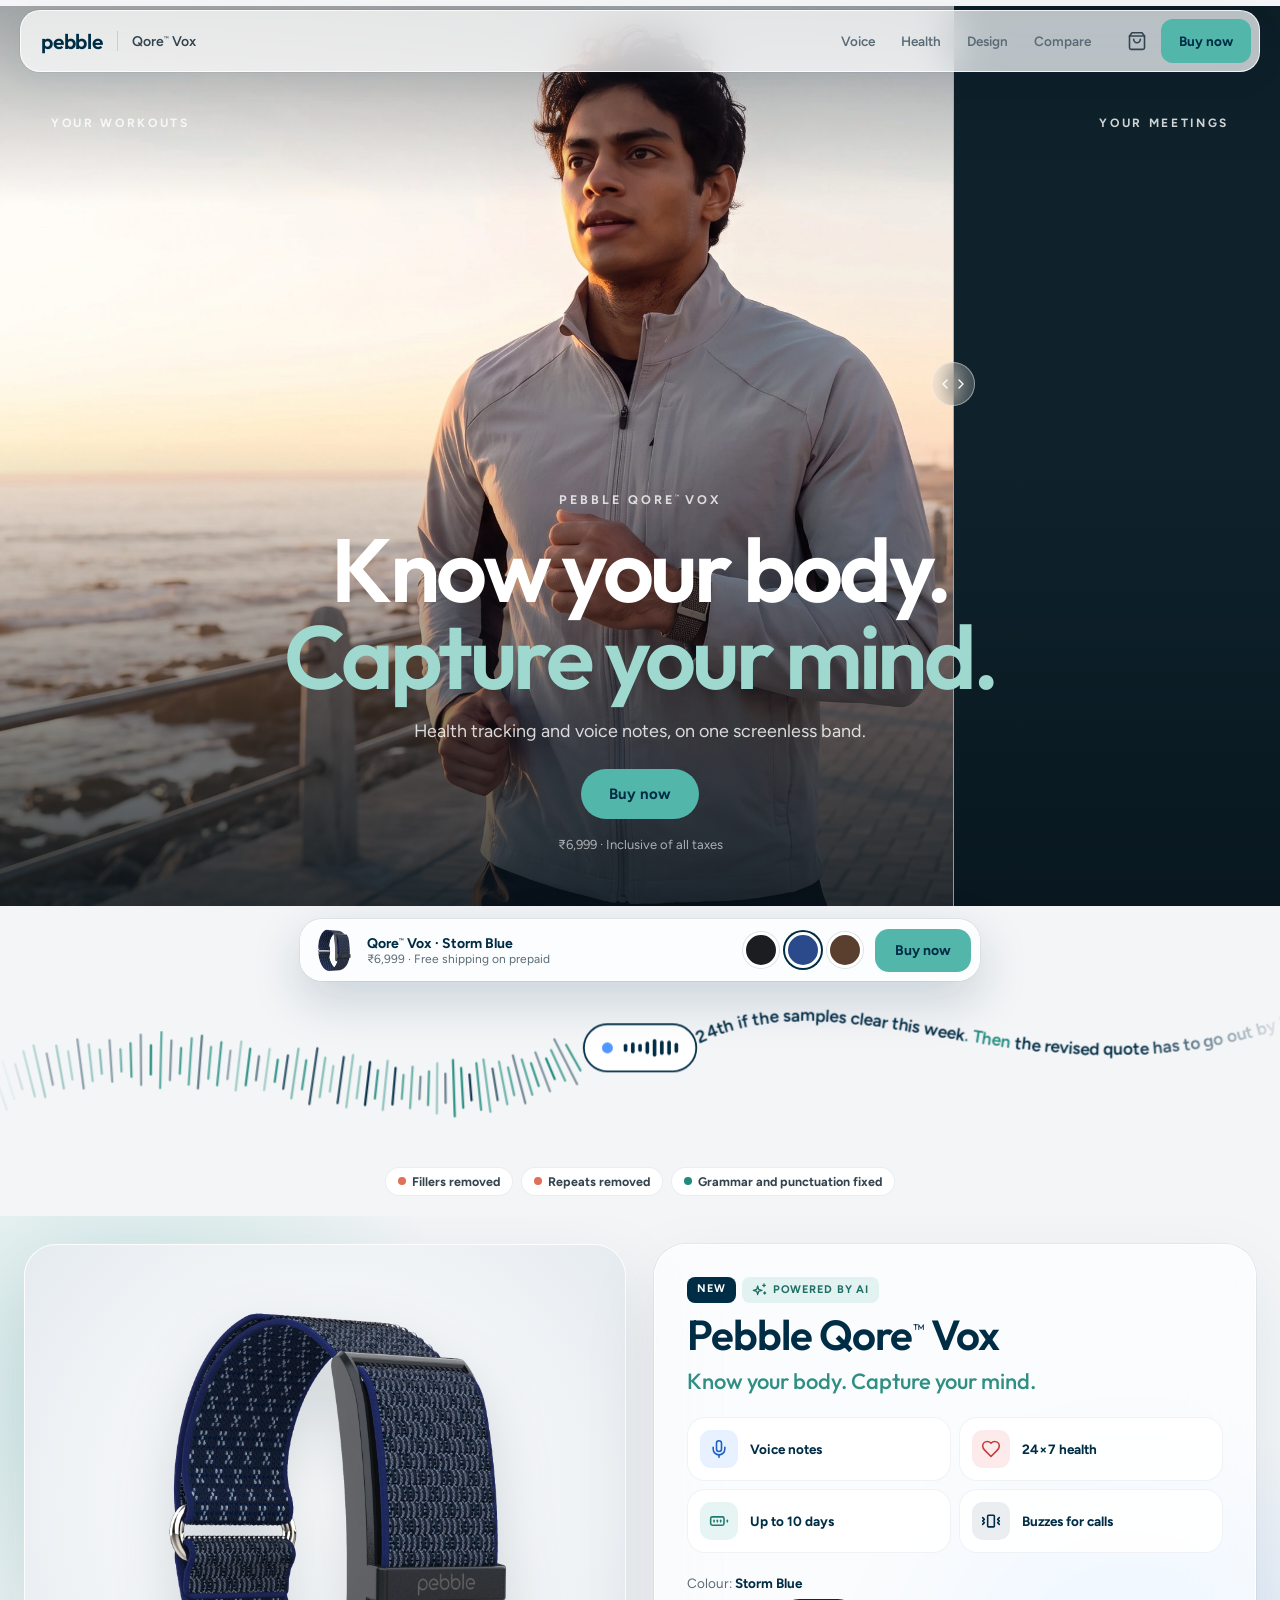
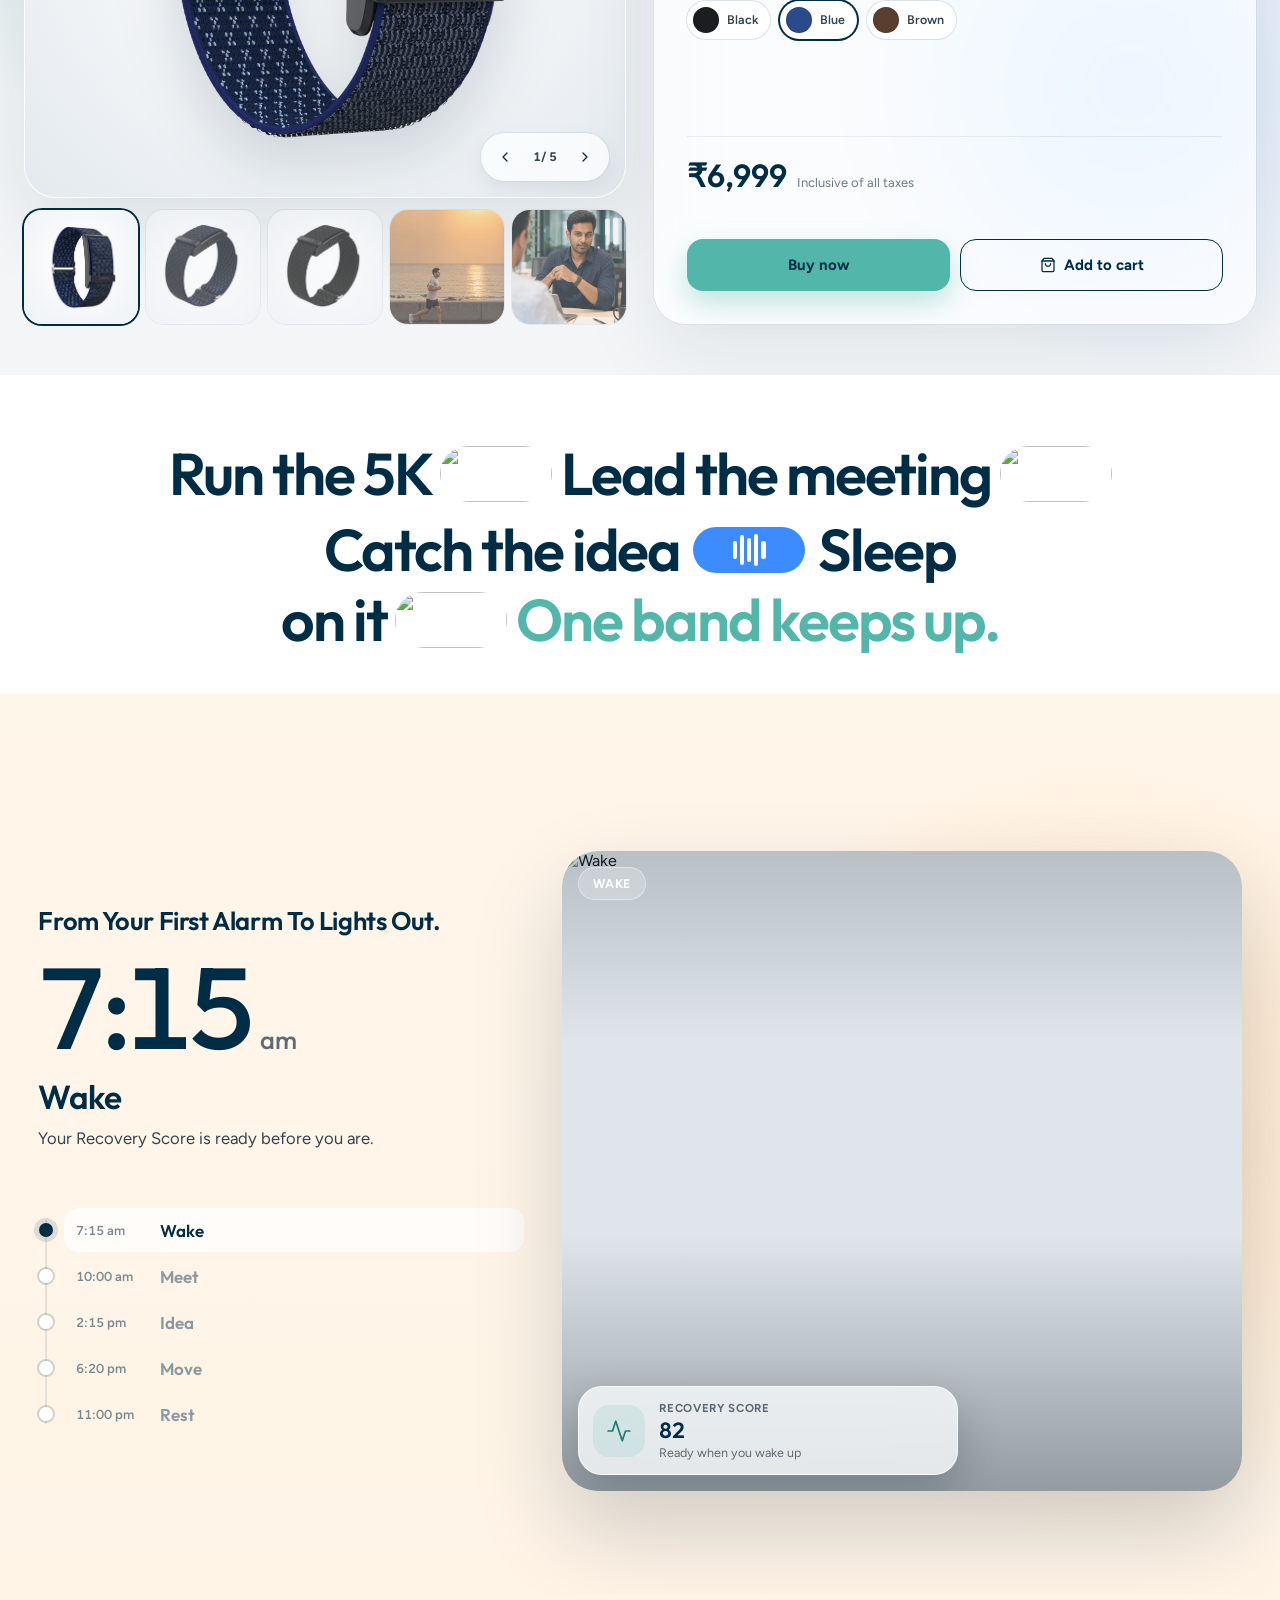
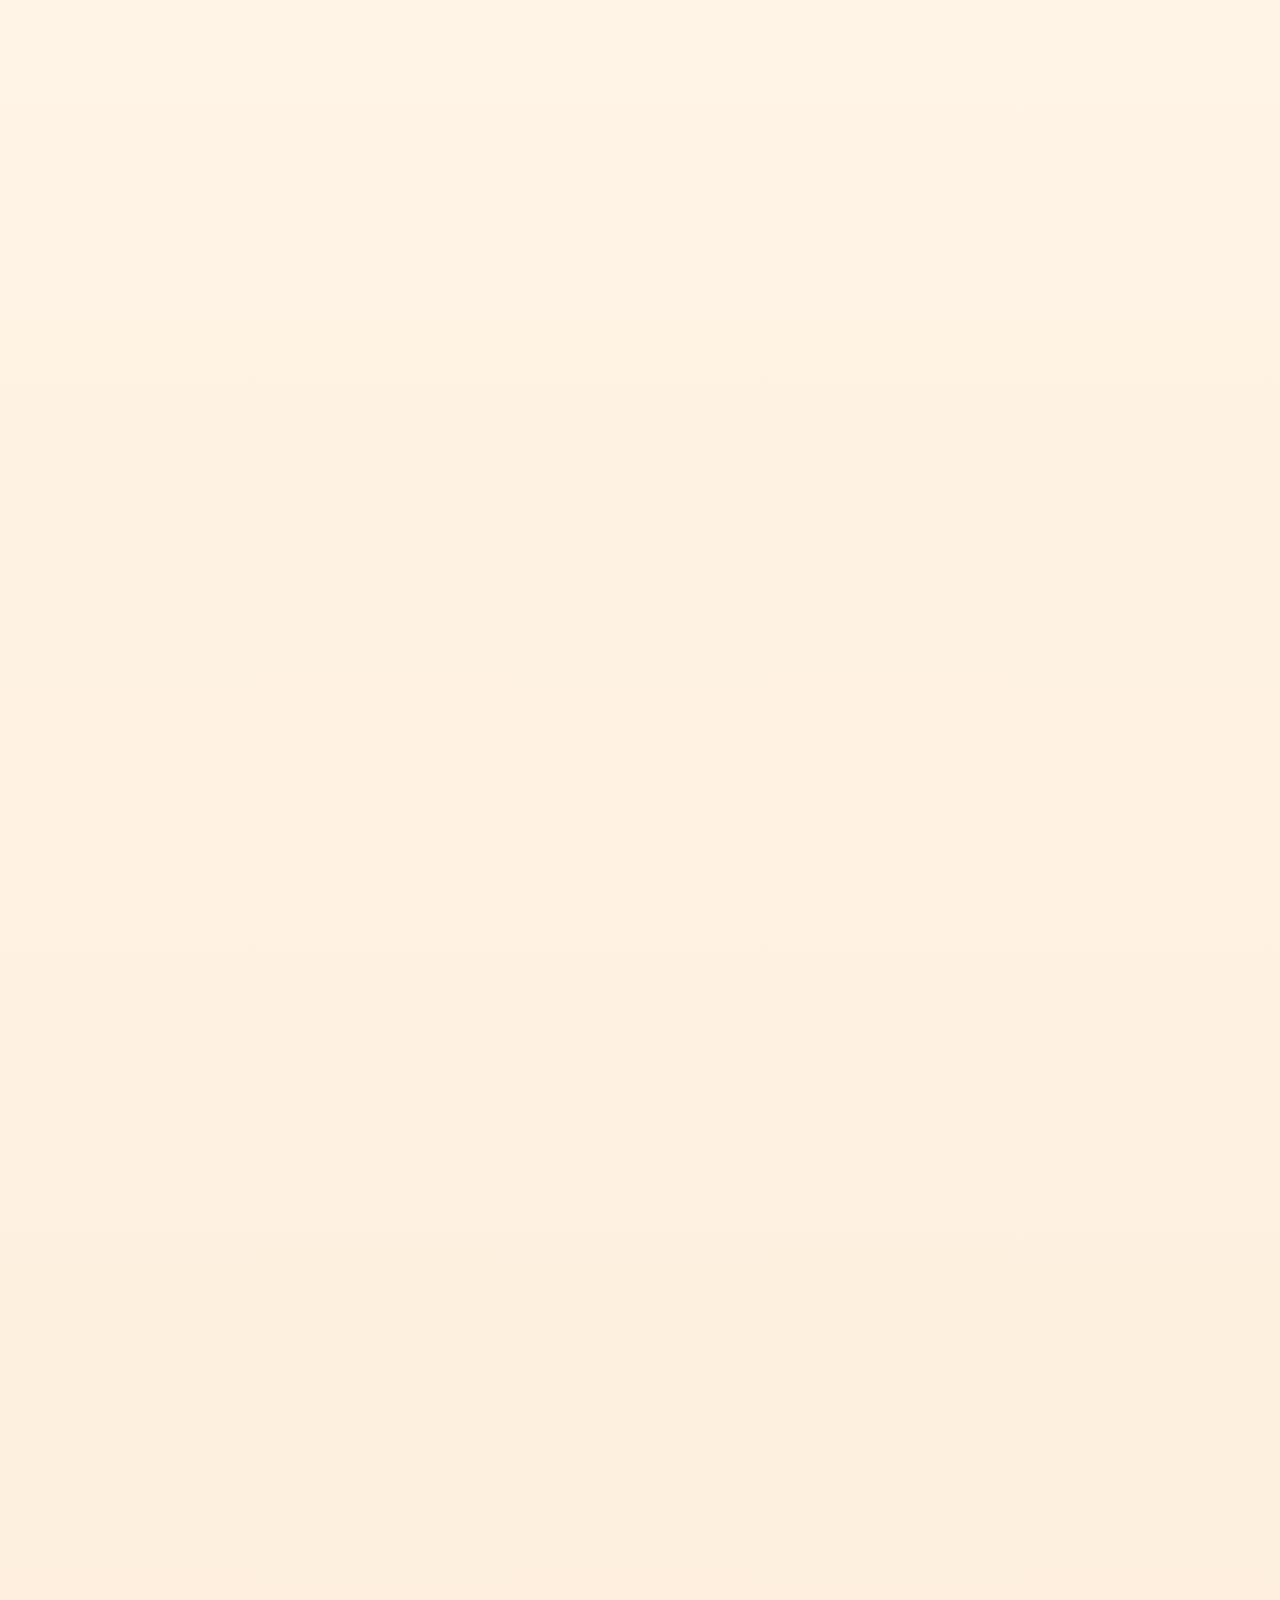
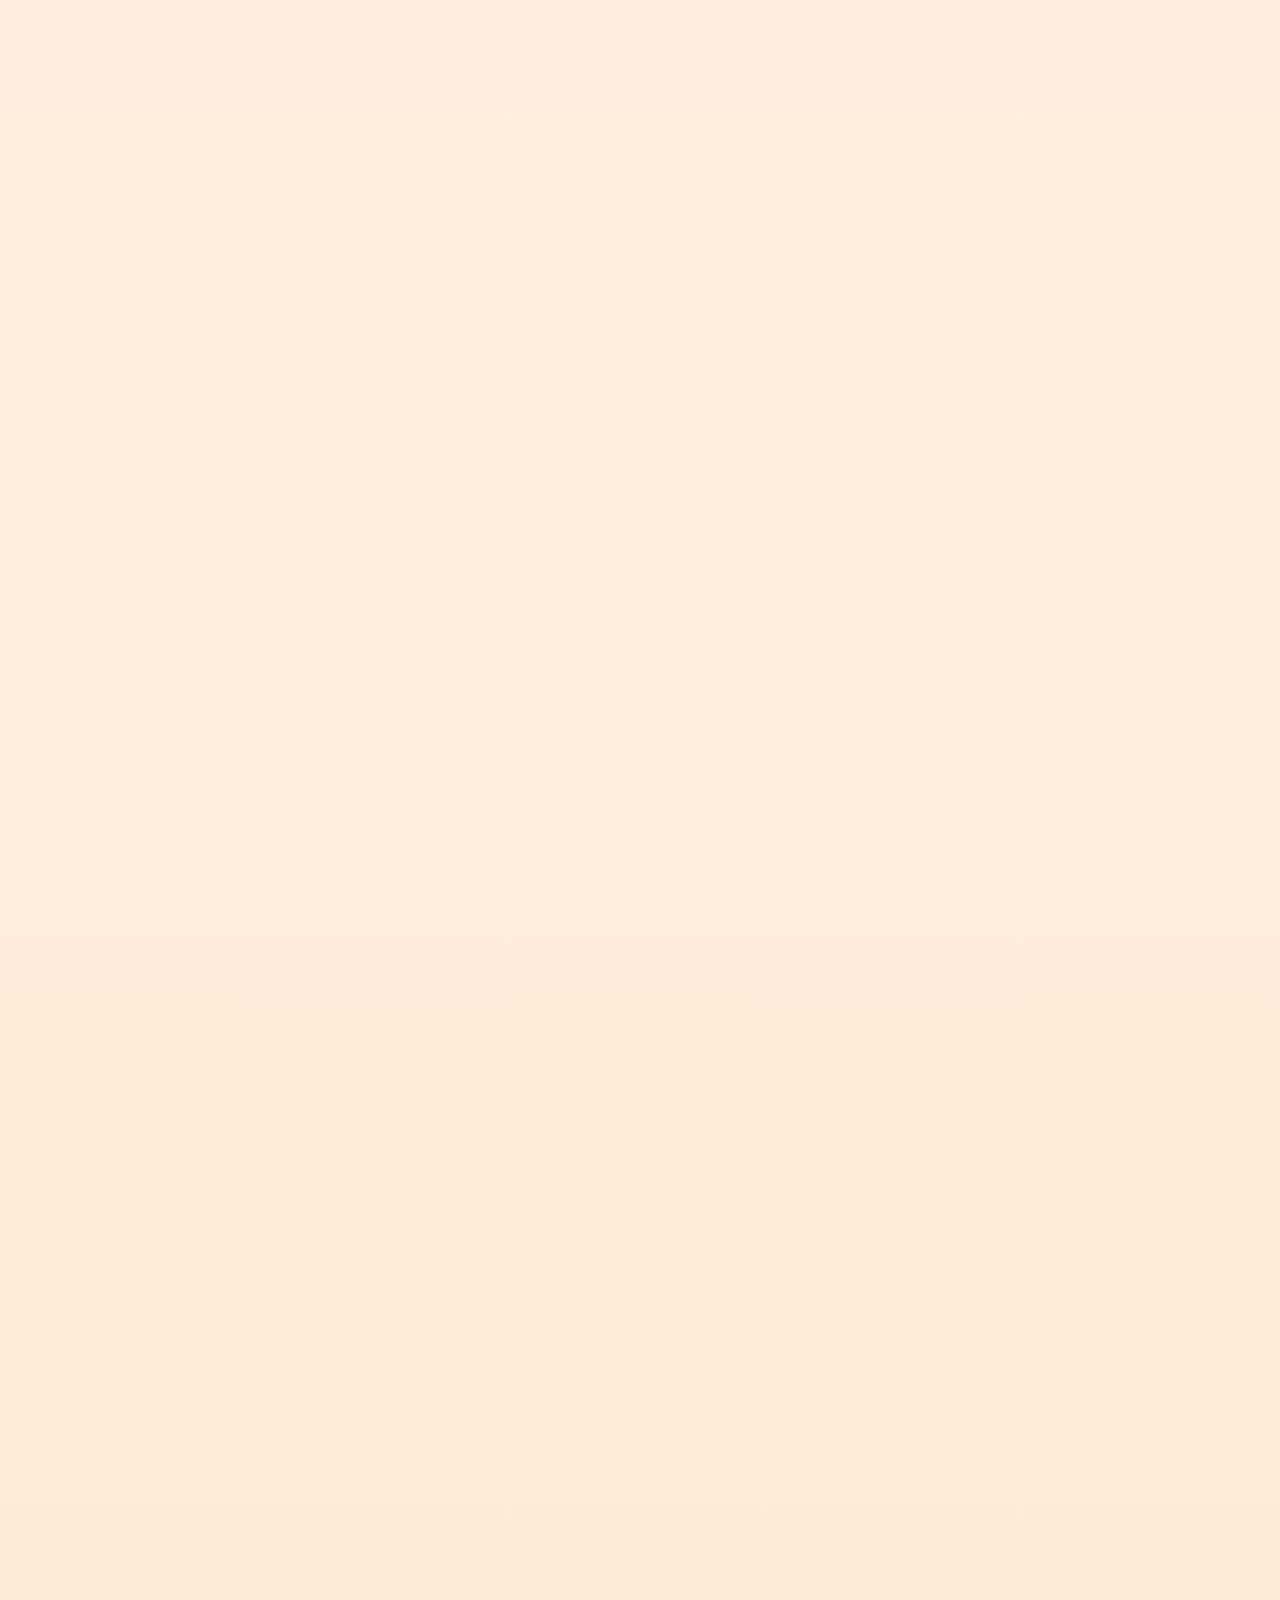
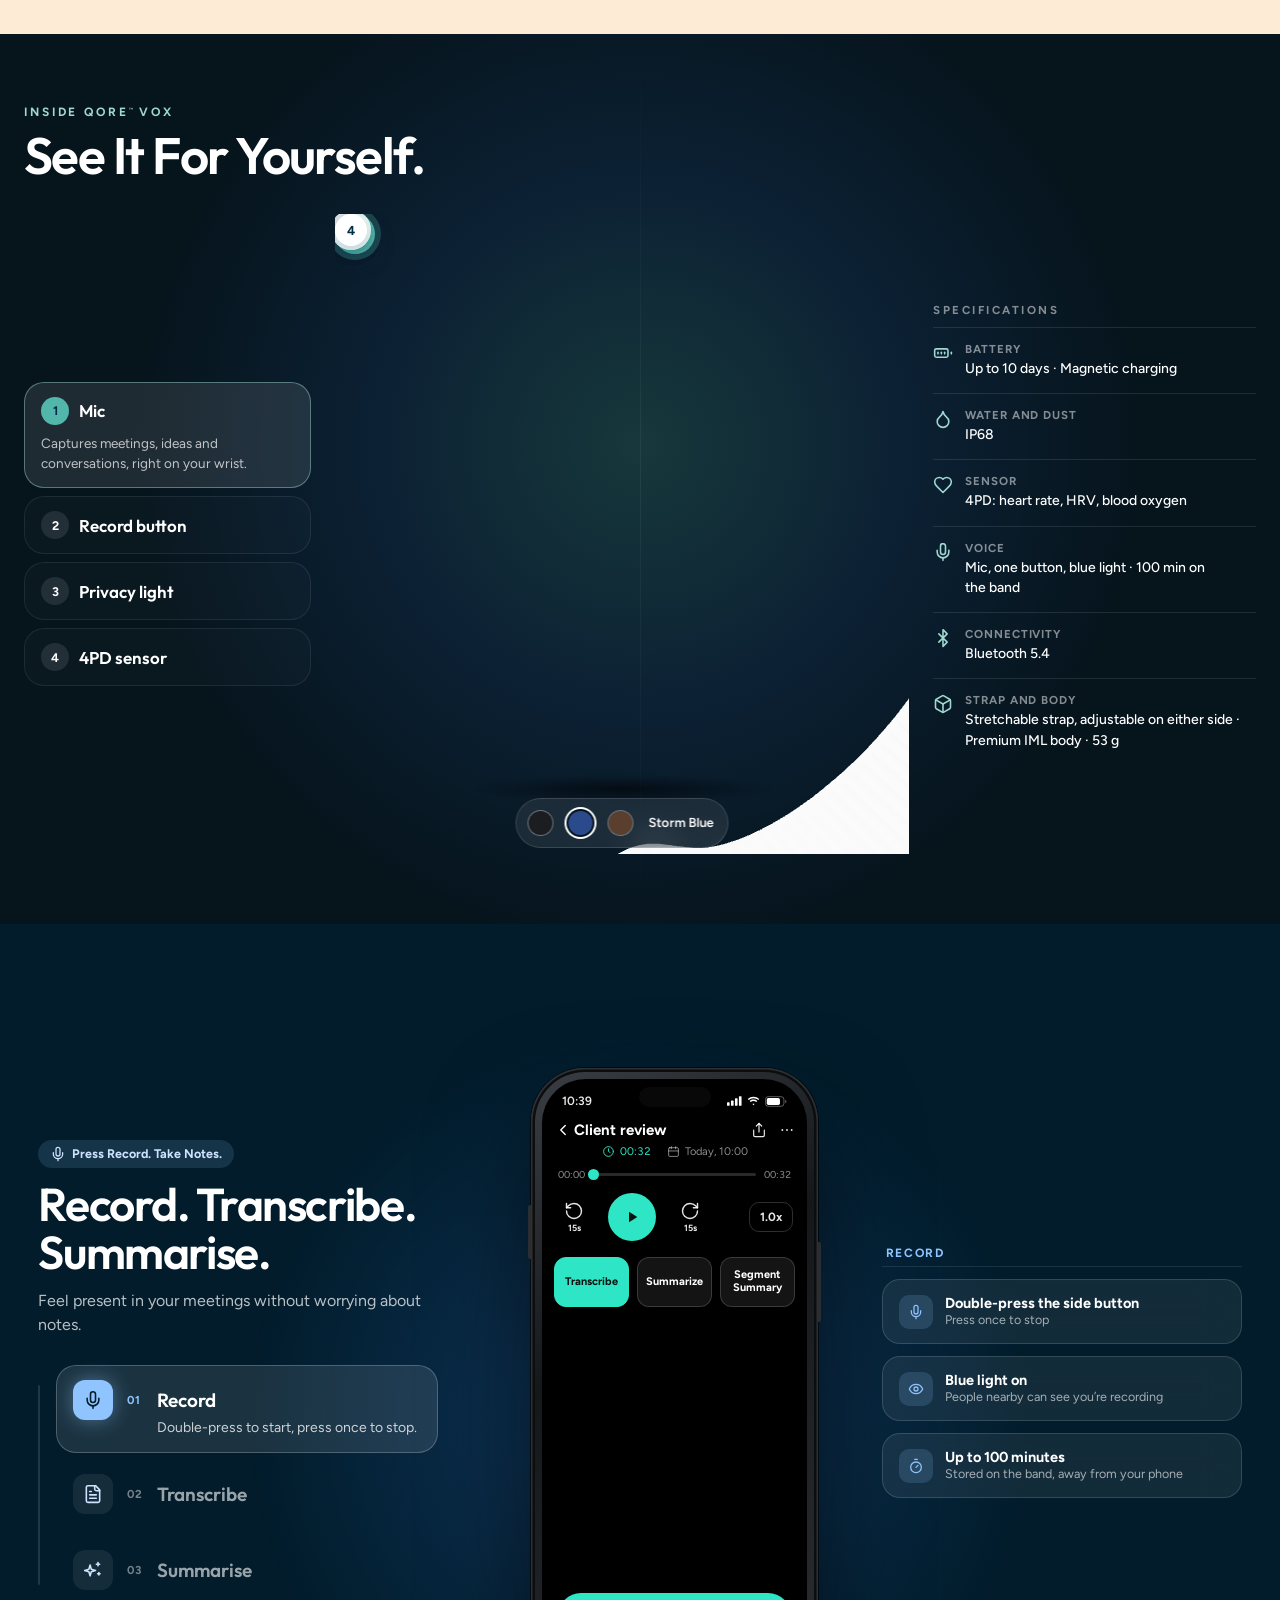
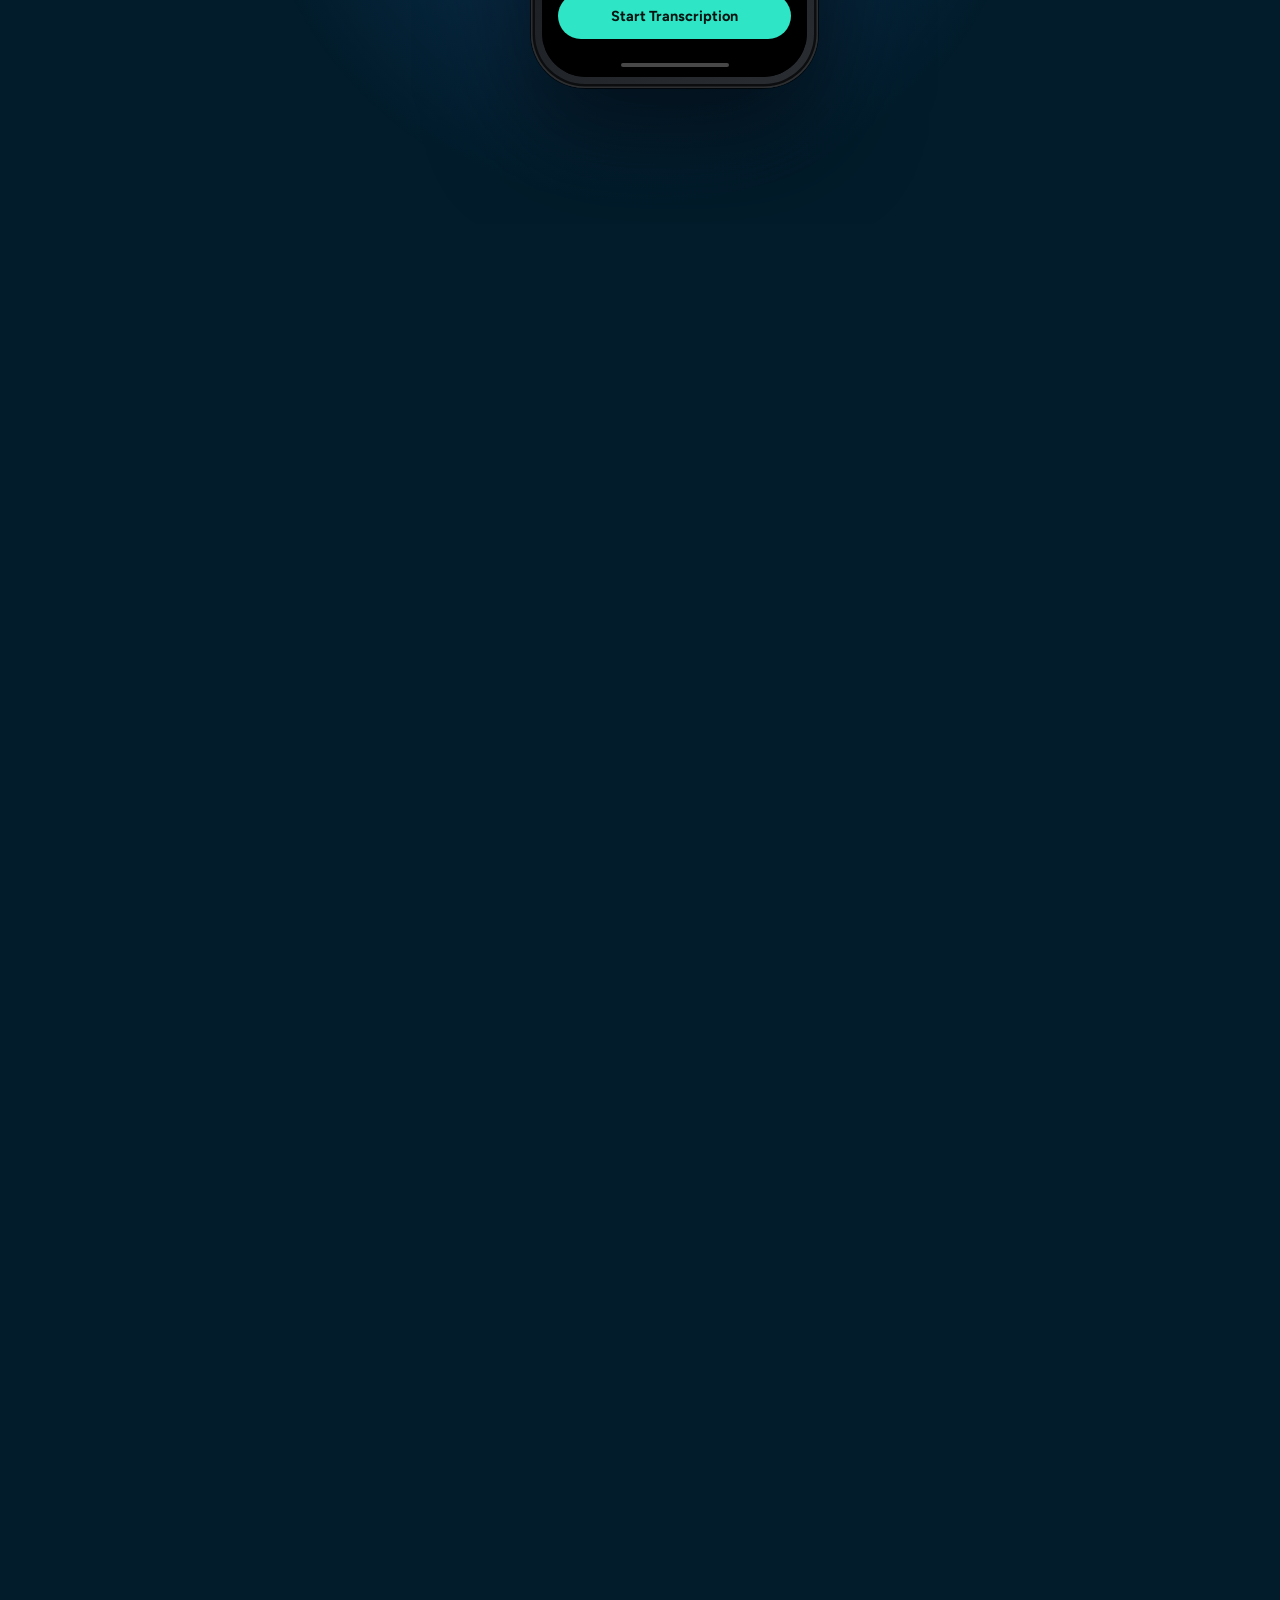
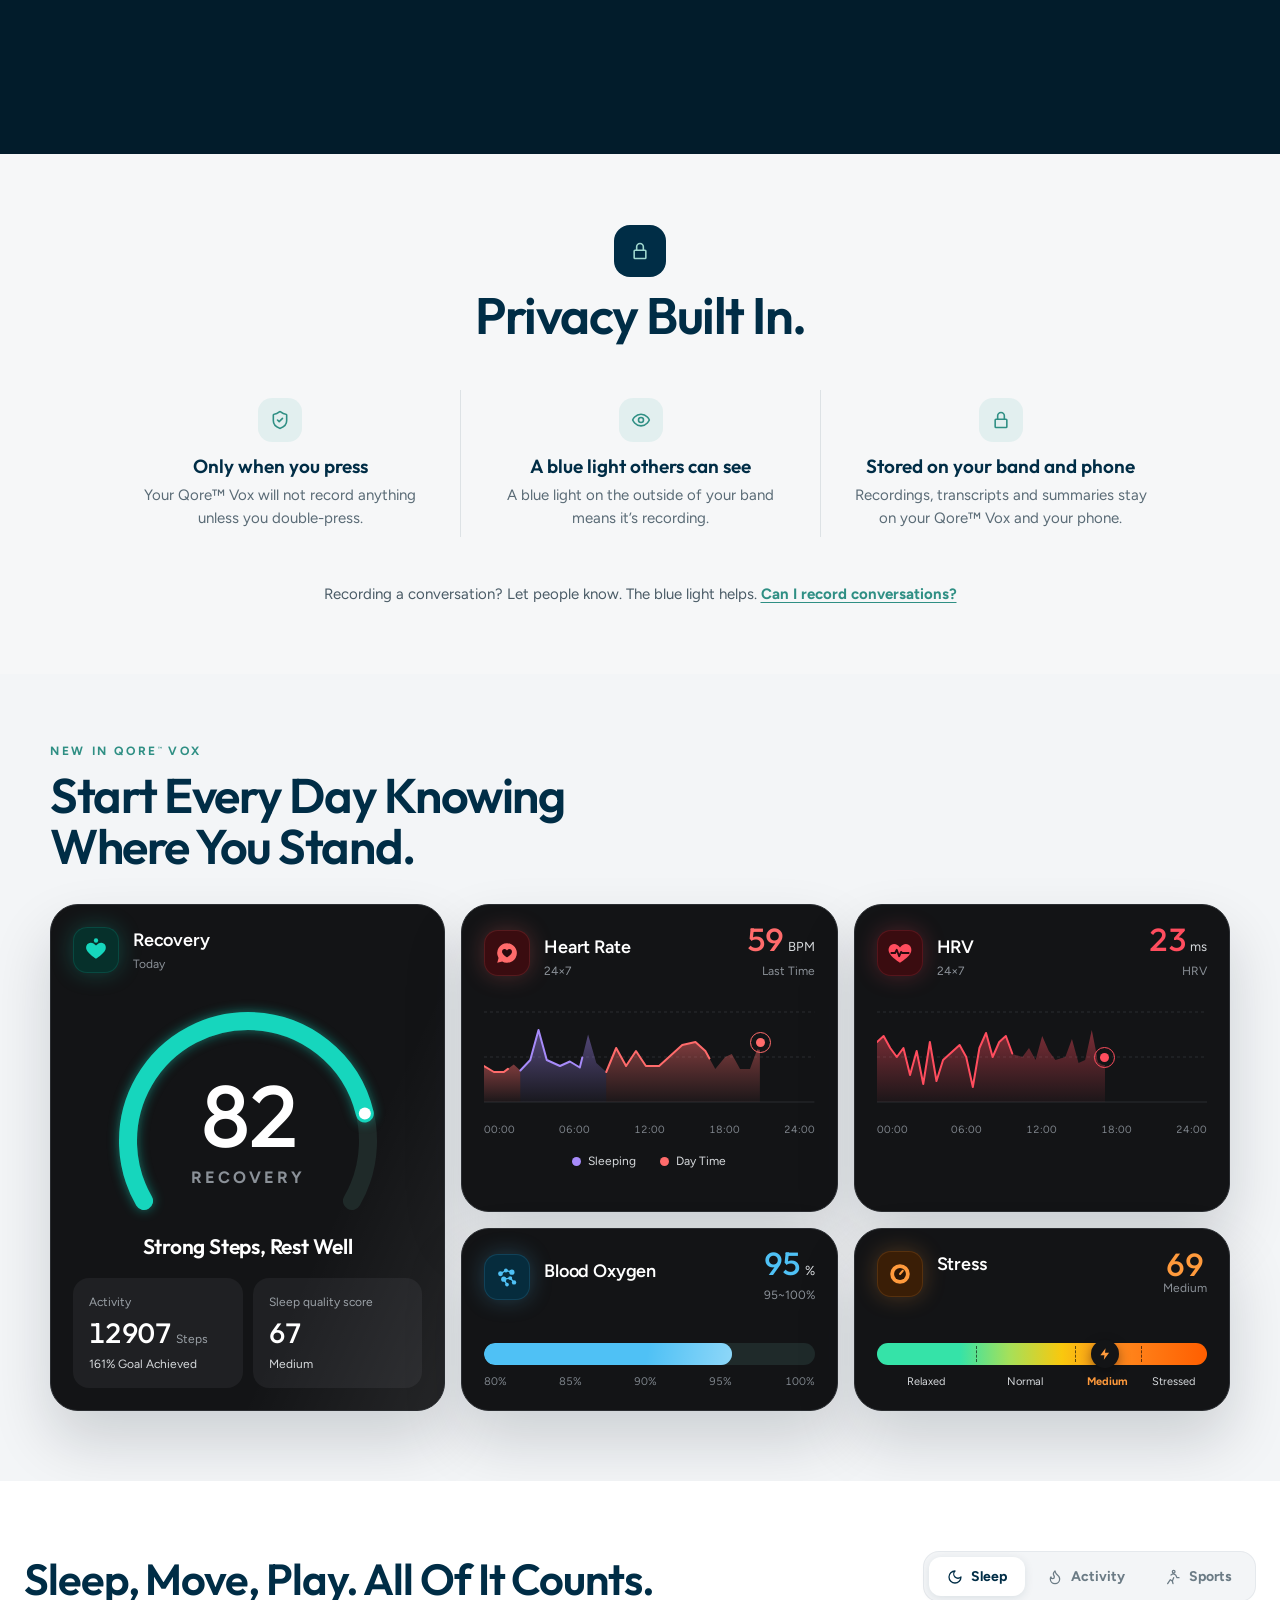
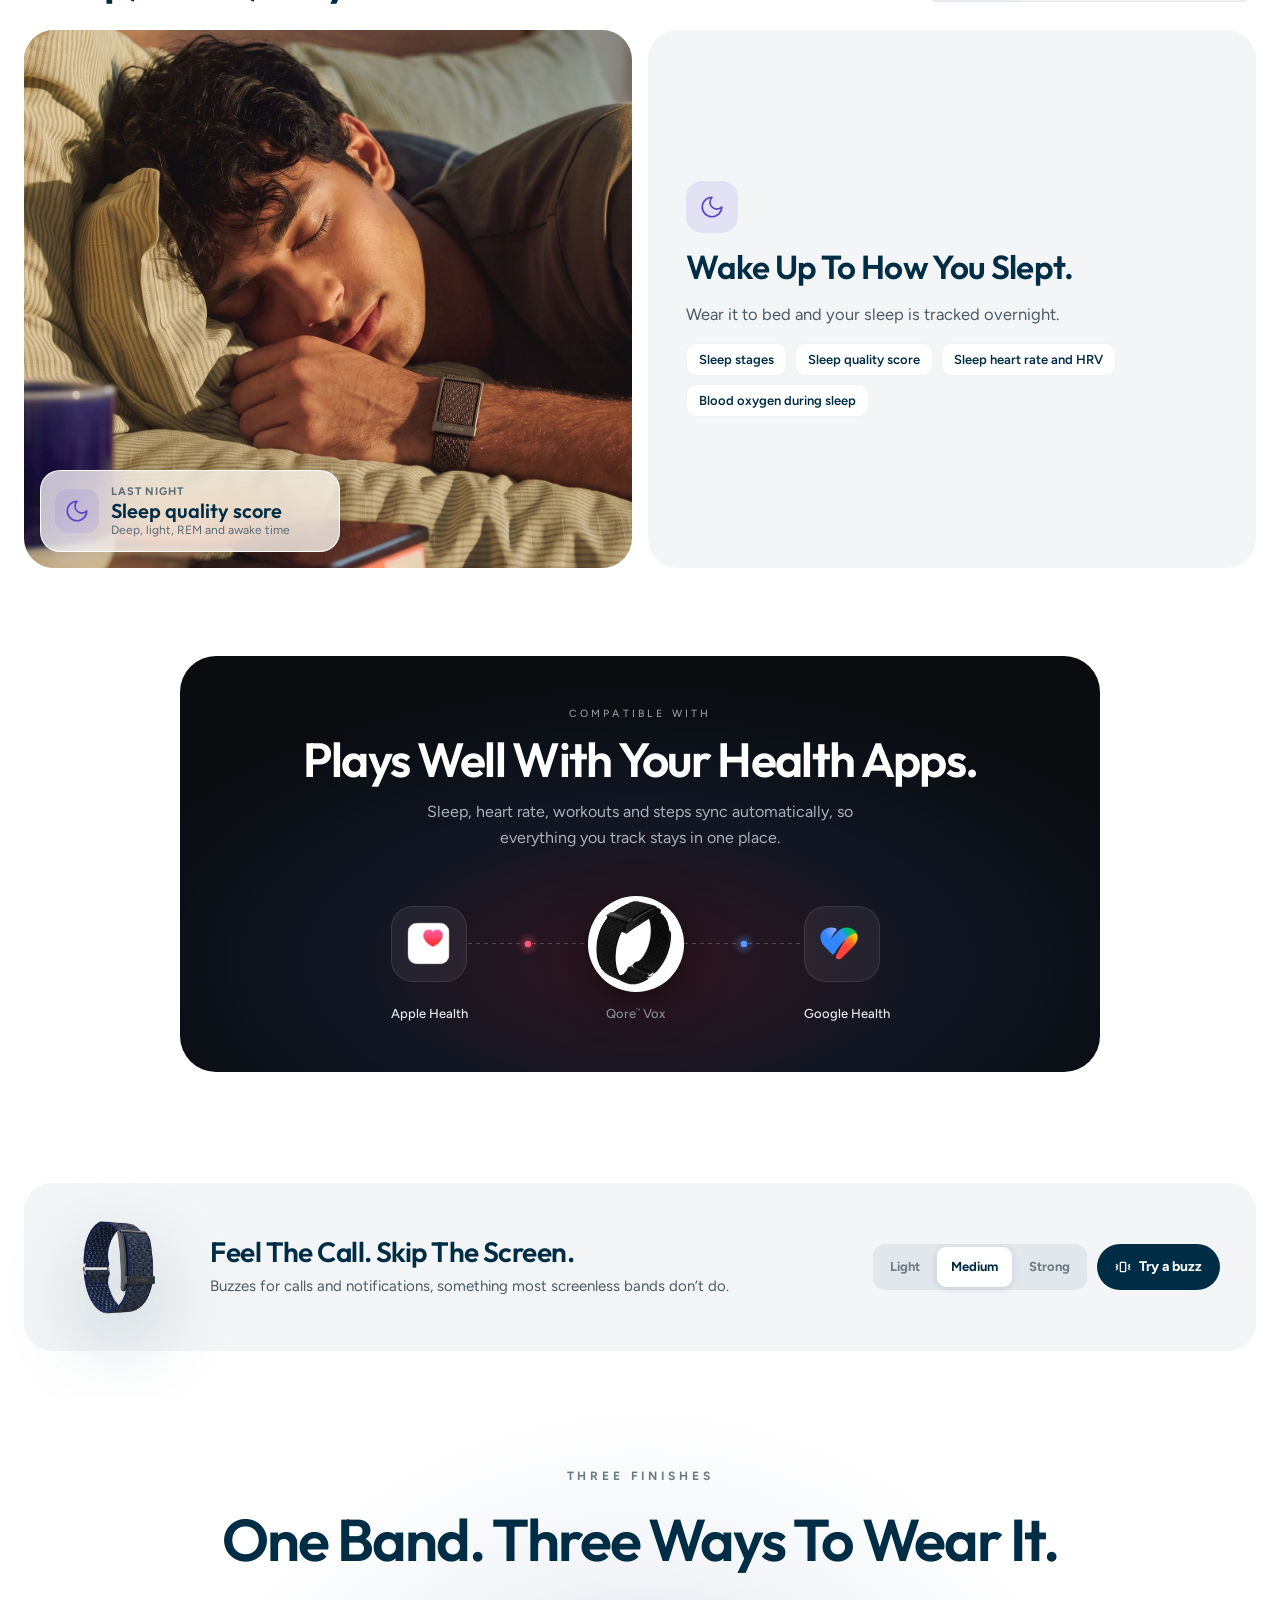
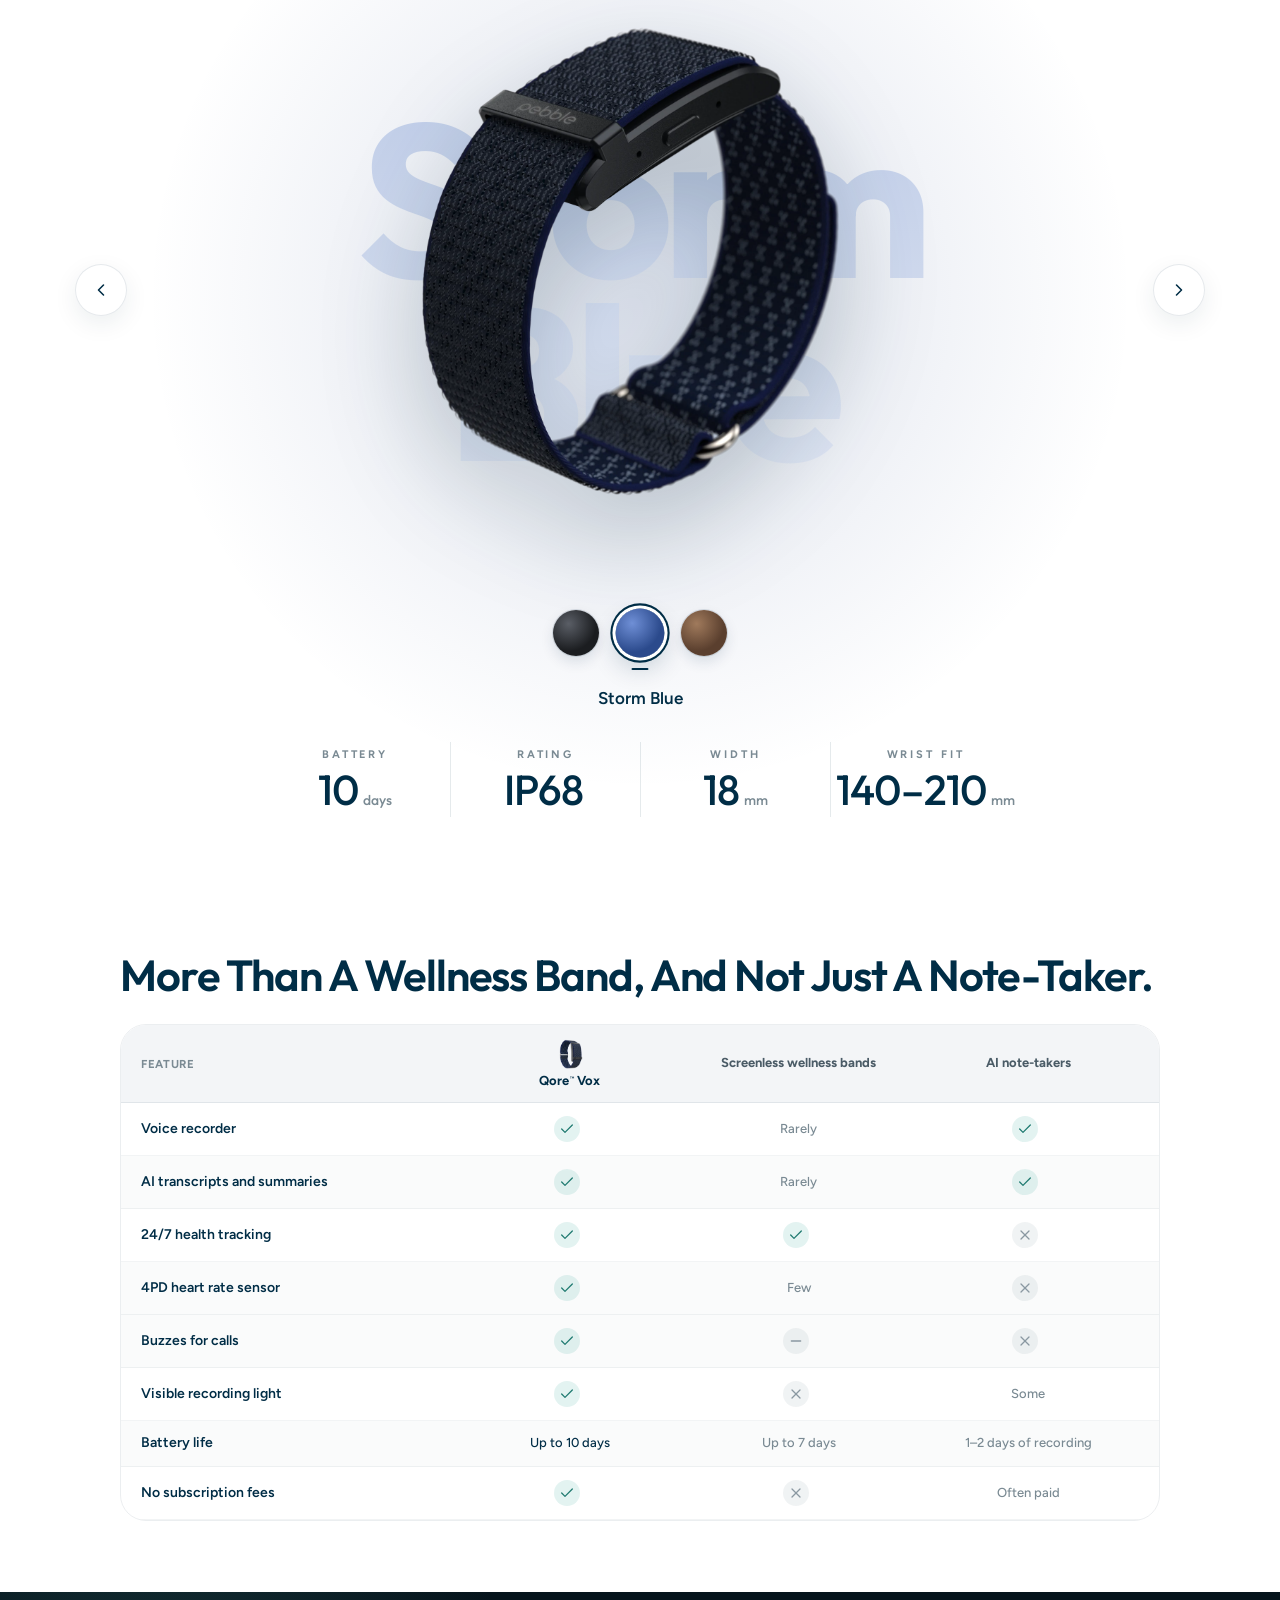
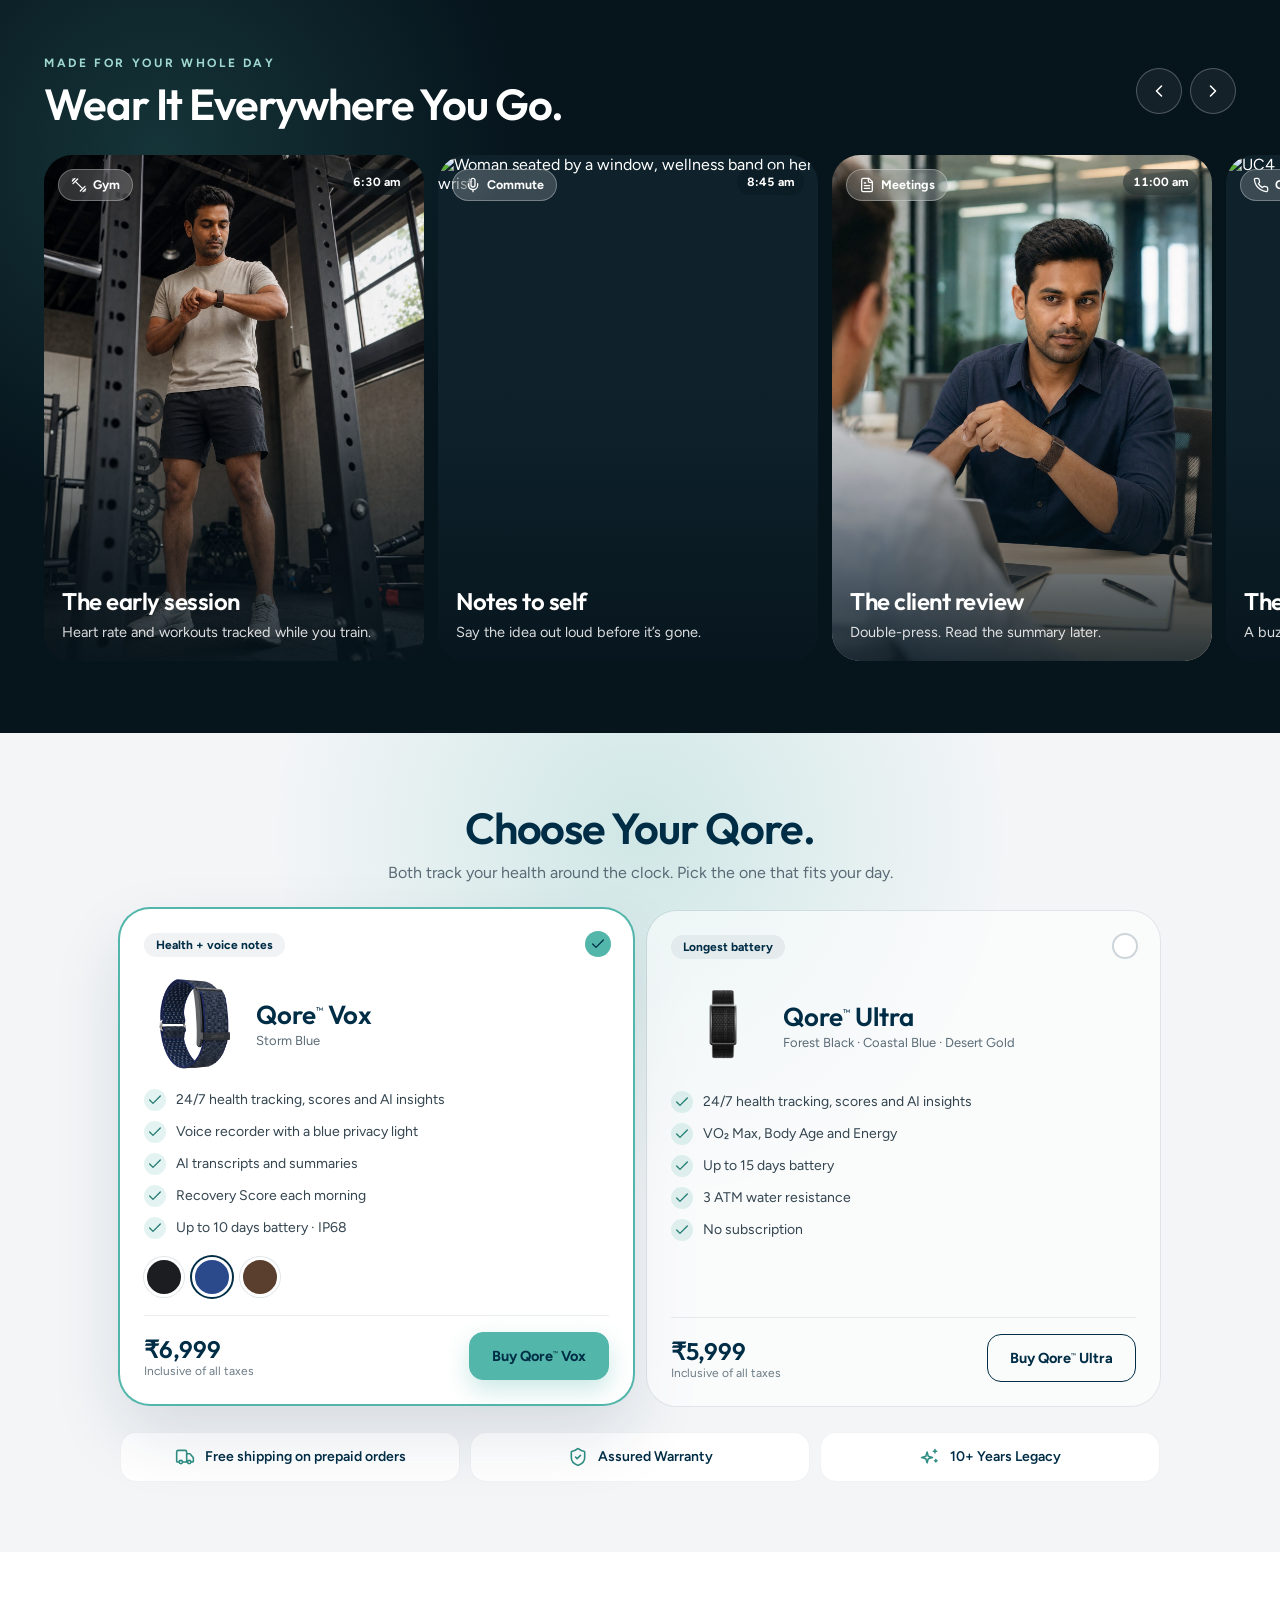
==== commit 59b7ddd9: "dfd" ====
--- a/index.html
+++ b/index.html
@@ -189,7 +189,7 @@
   </section>
 <section data-dc-tpl="136" data-screen-label="02b Manifesto" style="padding: clamp(40px, 5vw, 70px) clamp(14px, 3vw, 32px) 40px; background: rgb(255, 255, 255);">
     <p data-dc-tpl="137" data-r="0" style="margin: 0px auto; max-width: 1100px; text-align: center; font-family: Outfit, sans-serif; font-weight: 600; font-size: clamp(30px, 4.6vw, 64px); line-height: 1.18; letter-spacing: -0.035em; color: rgb(0, 45, 70); text-wrap: pretty;">
-      Run the 5K <img data-dc-tpl="138" src="https://cdn.shopify.com/s/files/1/0577/6785/4123/files/simple-lifestyle-1792122275211-4uma6.jpg?v=1792122279" alt="" style="display: inline-block; width: 1.9em; height: 0.95em; border-radius: 999px; object-fit: cover; vertical-align: -0.12em;"> <span style="white-space:nowrap">Lead the meeting</span><br> <img data-dc-tpl="139" src="assets/photos/simple-lifestyle-1792048277219-scy2z.jpg" alt="" style="display: inline-block; width: 1.9em; height: 0.95em; border-radius: 999px; object-fit: cover; vertical-align: -0.12em;"> <span style="white-space:nowrap; display:inline-flex; align-items:center; gap:0.22em; vertical-align:middle">Catch the idea <span data-dc-tpl="140" style="display: inline-flex; align-items: center; justify-content: center; gap: 3px; width: 1.9em; height: 0.78em; border-radius: 999px; background: rgb(61, 140, 255); vertical-align: middle;"><span data-dc-tpl="141" style="width: 0.07em; height: 0.3em; border-radius: 4px; background: rgb(255, 255, 255); animation: 1s ease-in-out 0s infinite normal none running voxBar;"></span><span data-dc-tpl="142" style="width: 0.07em; height: 0.5em; border-radius: 4px; background: rgb(255, 255, 255); animation: 1s ease-in-out 0.15s infinite normal none running voxBar;"></span><span data-dc-tpl="143" style="width: 0.07em; height: 0.4em; border-radius: 4px; background: rgb(255, 255, 255); animation: 1s ease-in-out 0.3s infinite normal none running voxBar;"></span><span data-dc-tpl="144" style="width: 0.07em; height: 0.55em; border-radius: 4px; background: rgb(255, 255, 255); animation: 1s ease-in-out 0.45s infinite normal none running voxBar;"></span><span data-dc-tpl="145" style="width: 0.07em; height: 0.3em; border-radius: 4px; background: rgb(255, 255, 255); animation: 1s ease-in-out 0.6s infinite normal none running voxBar;"></span></span> Sleep</span><br> on it <img data-dc-tpl="146" src="https://cdn.shopify.com/s/files/1/0577/6785/4123/files/simple-replace_in_output-1792131356445-pmmdn.png?v=1792131365" alt="" style="display: inline-block; width: 1.9em; height: 0.95em; border-radius: 999px; object-fit: cover; vertical-align: -0.12em;"> <span data-dc-tpl="147" style="color: rgb(82, 182, 170);">One band keeps up.</span>
+      Run the 5K <img data-dc-tpl="138" src="https://cdn.shopify.com/s/files/1/0577/6785/4123/files/simple-lifestyle-1792122275211-4uma6.jpg?v=1792122279" alt="" style="display: inline-block; width: 1.9em; height: 0.95em; border-radius: 999px; object-fit: cover; vertical-align: -0.12em;"> <span style="white-space:nowrap">Lead the meeting</span> <img data-dc-tpl="139" src="https://cdn.shopify.com/s/files/1/0577/6785/4123/files/simple-replace_in_output-1792139123049-6arqb.png?v=1792139131" alt="" style="display: inline-block; width: 1.9em; height: 0.95em; border-radius: 999px; object-fit: cover; vertical-align: -0.12em;"><br> <span style="white-space:nowrap; display:inline-flex; align-items:center; gap:0.22em; vertical-align:middle">Catch the idea <span data-dc-tpl="140" style="display: inline-flex; align-items: center; justify-content: center; gap: 3px; width: 1.9em; height: 0.78em; border-radius: 999px; background: rgb(61, 140, 255); vertical-align: middle;"><span data-dc-tpl="141" style="width: 0.07em; height: 0.3em; border-radius: 4px; background: rgb(255, 255, 255); animation: 1s ease-in-out 0s infinite normal none running voxBar;"></span><span data-dc-tpl="142" style="width: 0.07em; height: 0.5em; border-radius: 4px; background: rgb(255, 255, 255); animation: 1s ease-in-out 0.15s infinite normal none running voxBar;"></span><span data-dc-tpl="143" style="width: 0.07em; height: 0.4em; border-radius: 4px; background: rgb(255, 255, 255); animation: 1s ease-in-out 0.3s infinite normal none running voxBar;"></span><span data-dc-tpl="144" style="width: 0.07em; height: 0.55em; border-radius: 4px; background: rgb(255, 255, 255); animation: 1s ease-in-out 0.45s infinite normal none running voxBar;"></span><span data-dc-tpl="145" style="width: 0.07em; height: 0.3em; border-radius: 4px; background: rgb(255, 255, 255); animation: 1s ease-in-out 0.6s infinite normal none running voxBar;"></span></span> Sleep</span><br> on it <img data-dc-tpl="146" src="https://cdn.shopify.com/s/files/1/0577/6785/4123/files/simple-replace_in_output-1792131356445-pmmdn.png?v=1792131365" alt="" style="display: inline-block; width: 1.9em; height: 0.95em; border-radius: 999px; object-fit: cover; vertical-align: -0.12em;"> <span data-dc-tpl="147" style="color: rgb(82, 182, 170);">One band keeps up.</span>
     </p>
   </section>
 <section data-dc-tpl="148" id="day" data-screen-label="03 A day with Qore Vox" style="position: relative; background: linear-gradient(rgb(255, 246, 234), rgb(253, 235, 214)); transition: background 1s;">
@@ -1080,6 +1080,6 @@
     <a data-dc-tpl="769" href="#top-buy" class="h1uw2290" data-x="17jszkp" style="padding: 13px 20px; border-radius: 14px; background: rgb(82, 182, 170); color: rgb(0, 45, 70); font-weight: 700; font-size: 14px; white-space: nowrap;">Buy now</a>
   </div>
 </div>
-<script src="app.js?v=spot14"></script>
+<script src="app.js?v=spot18"></script>
 </body>
 </html>
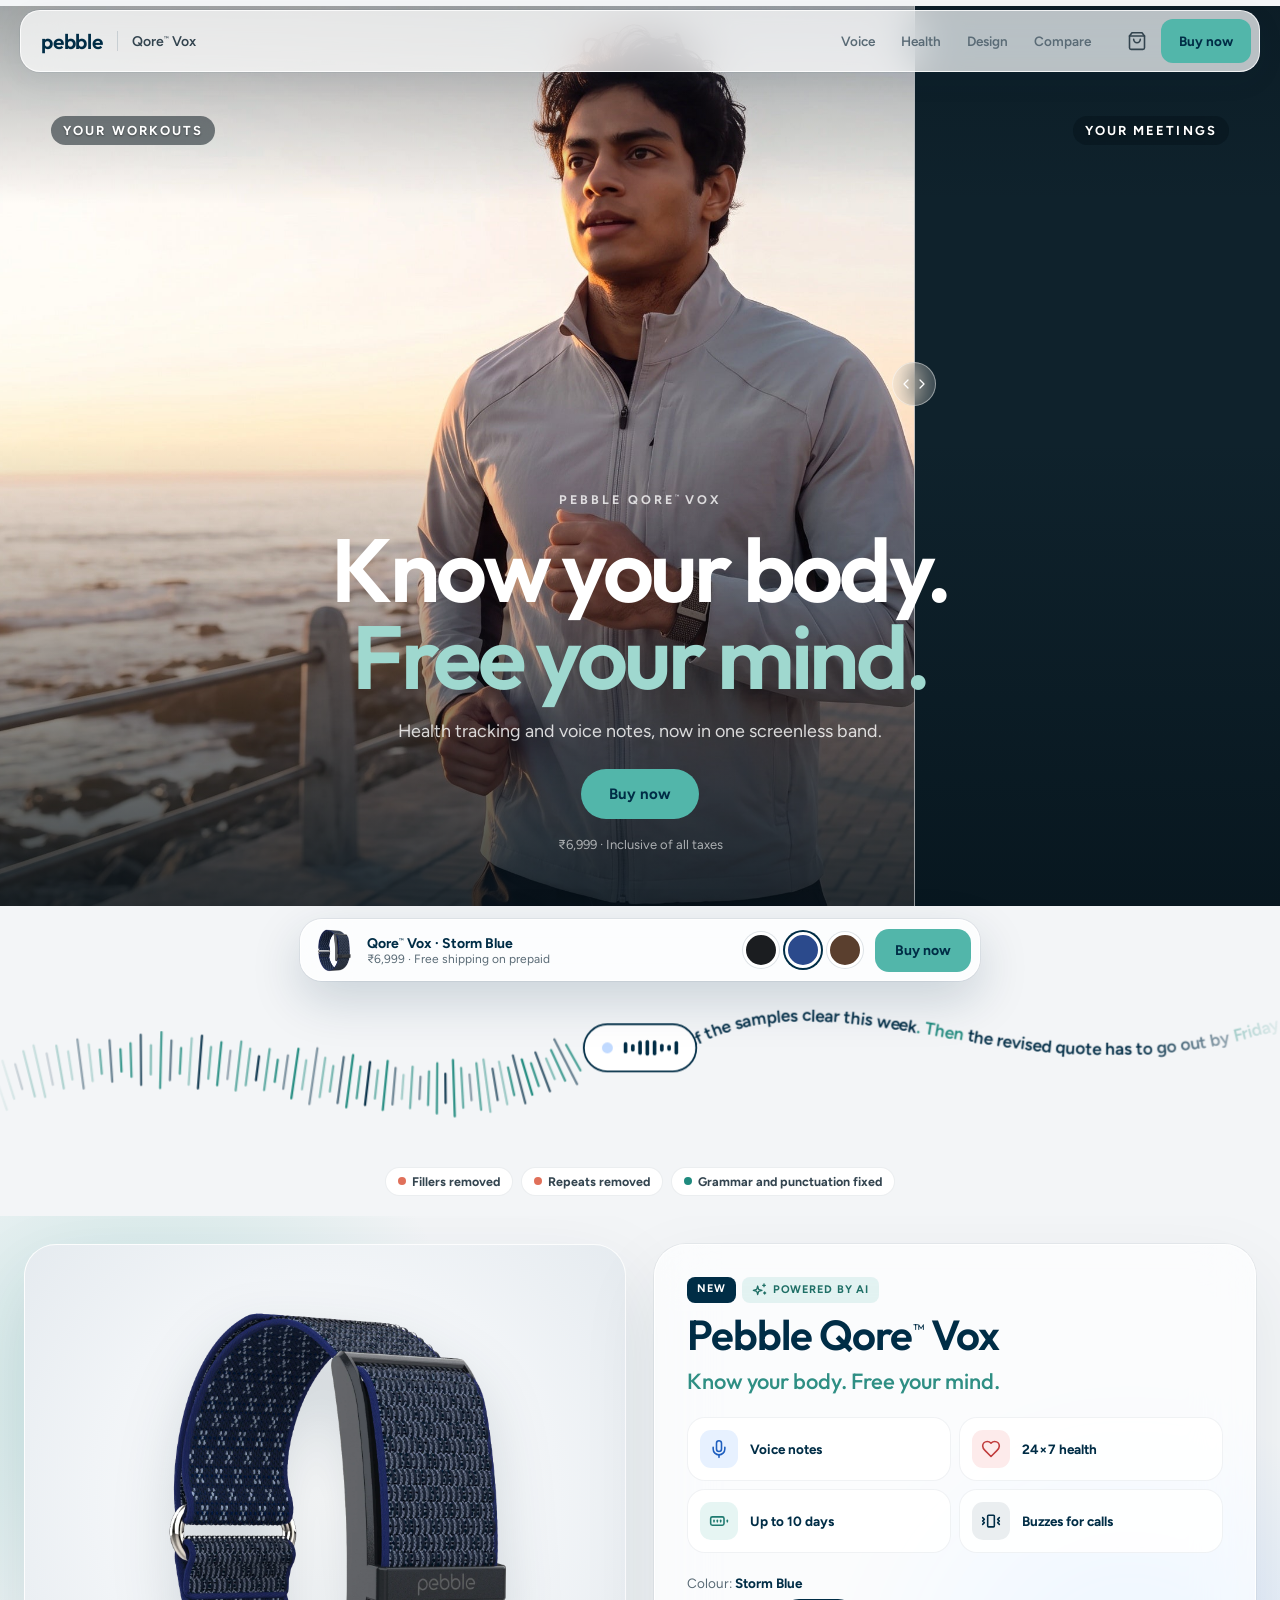
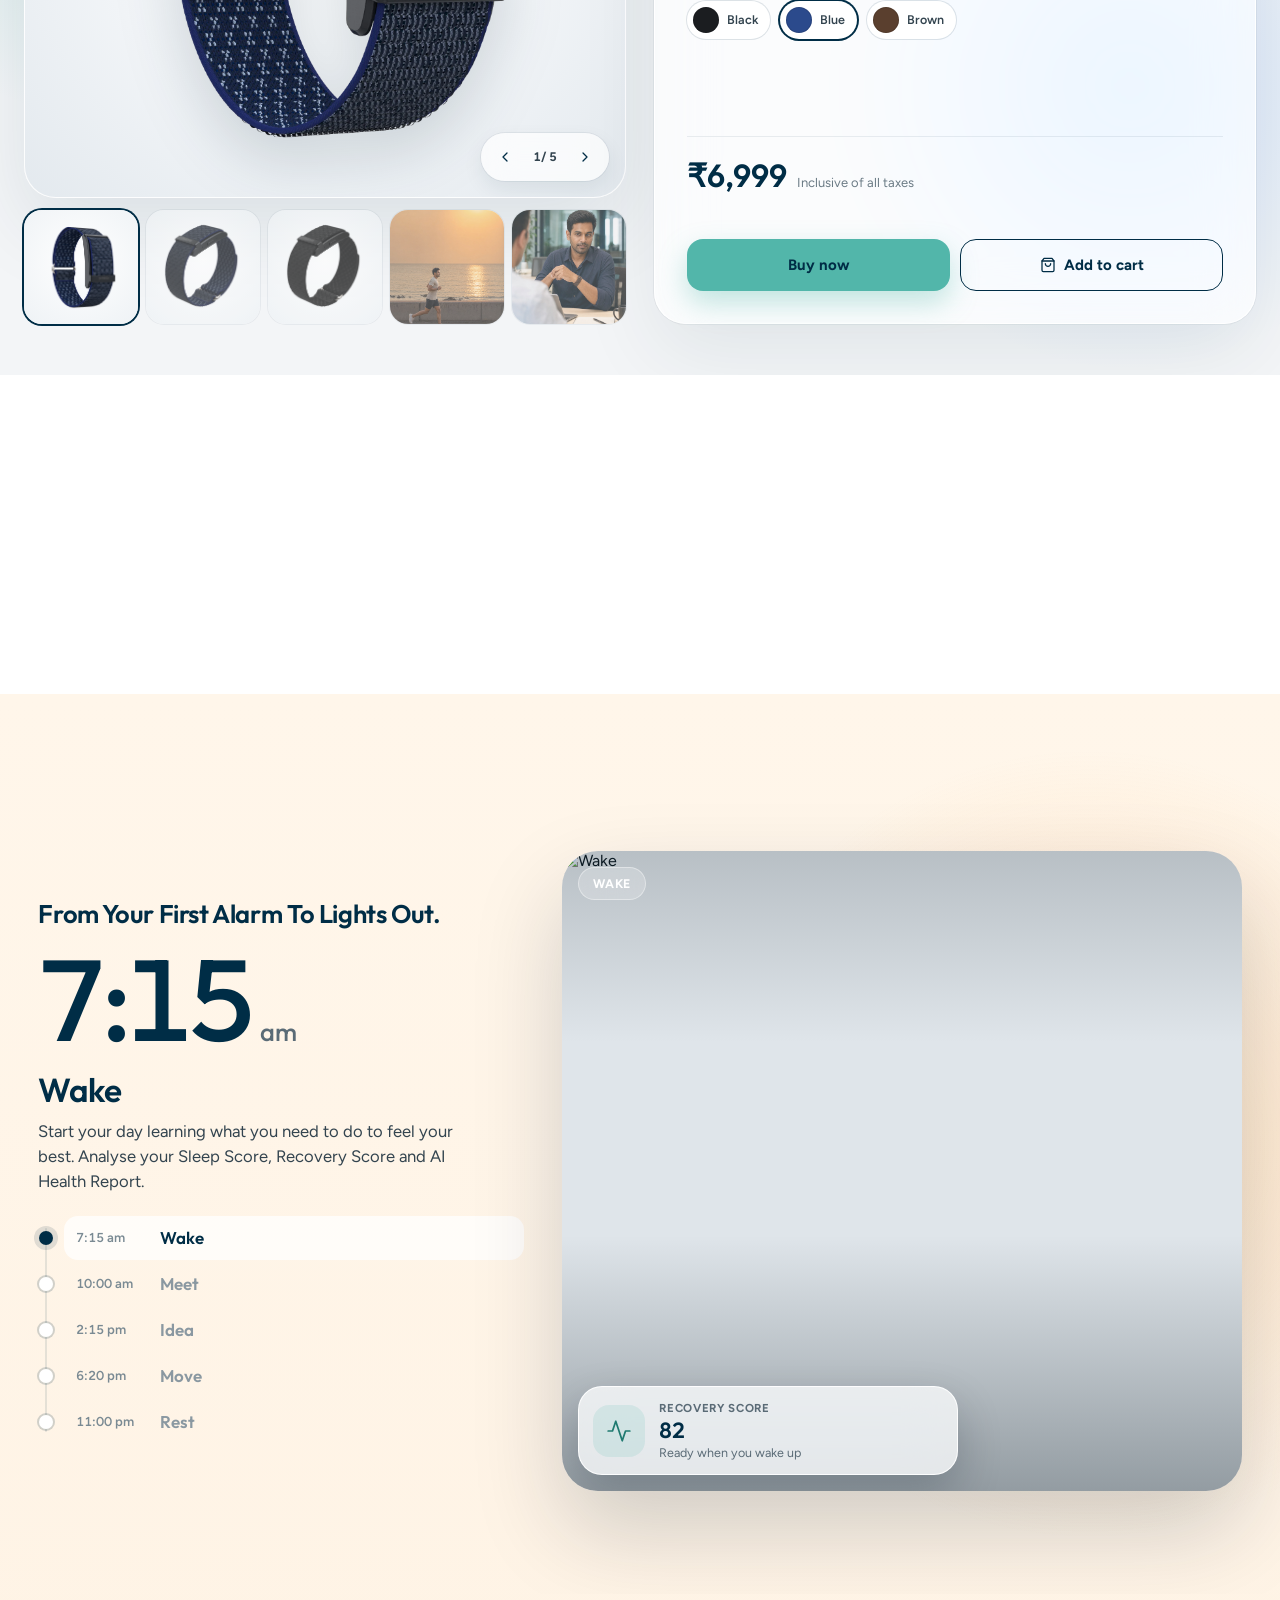
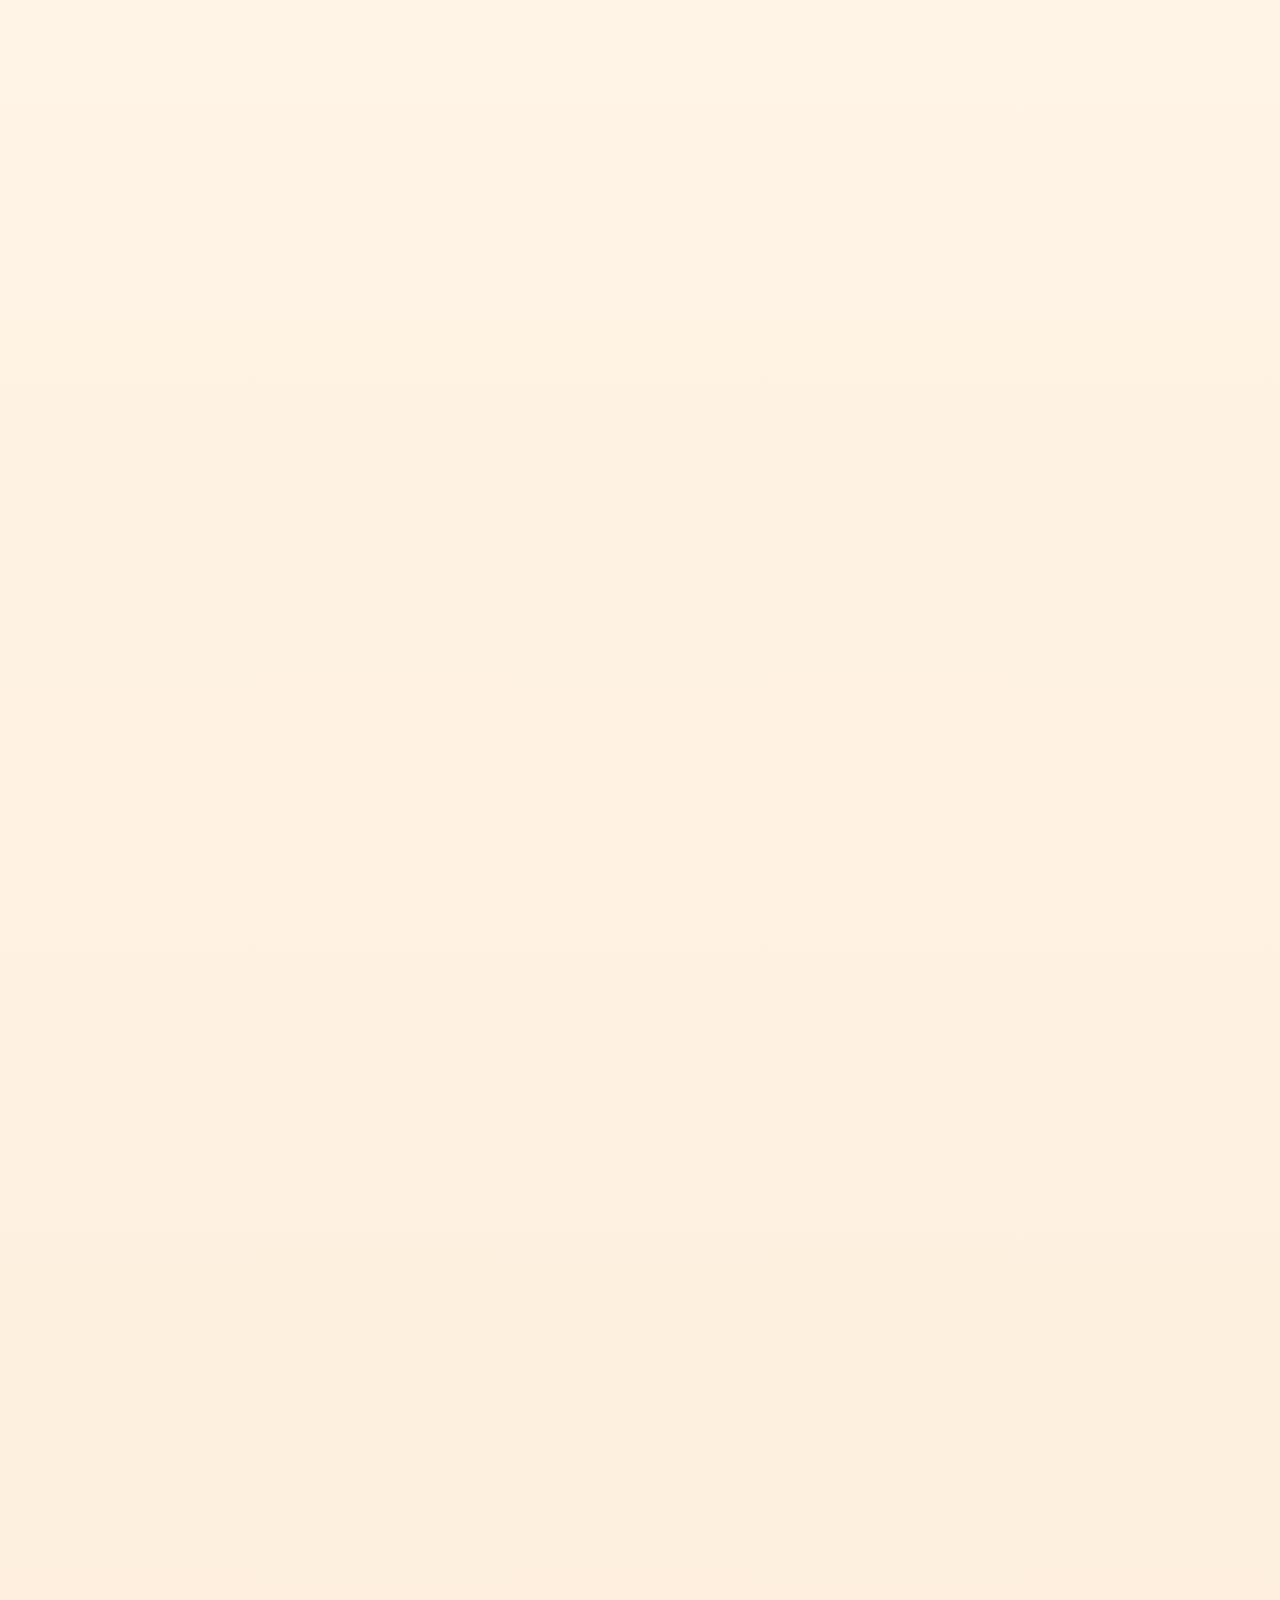
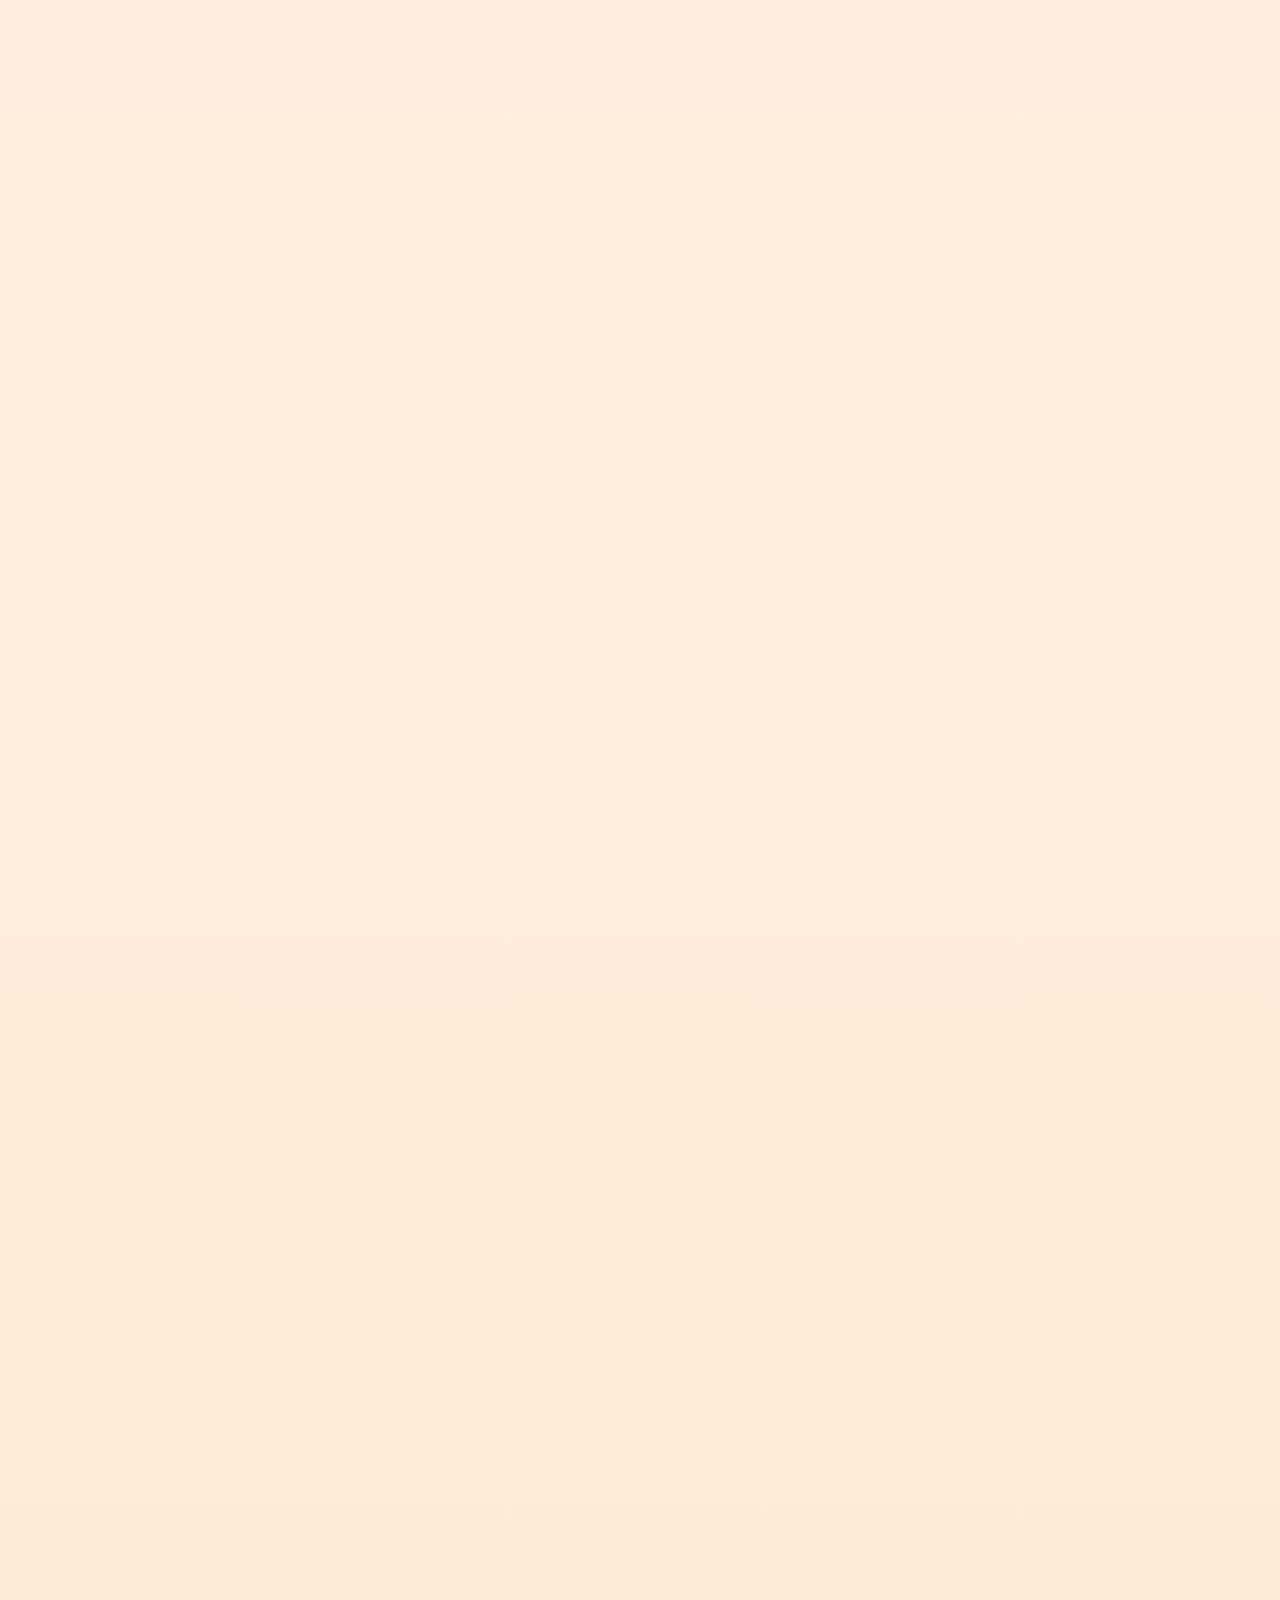
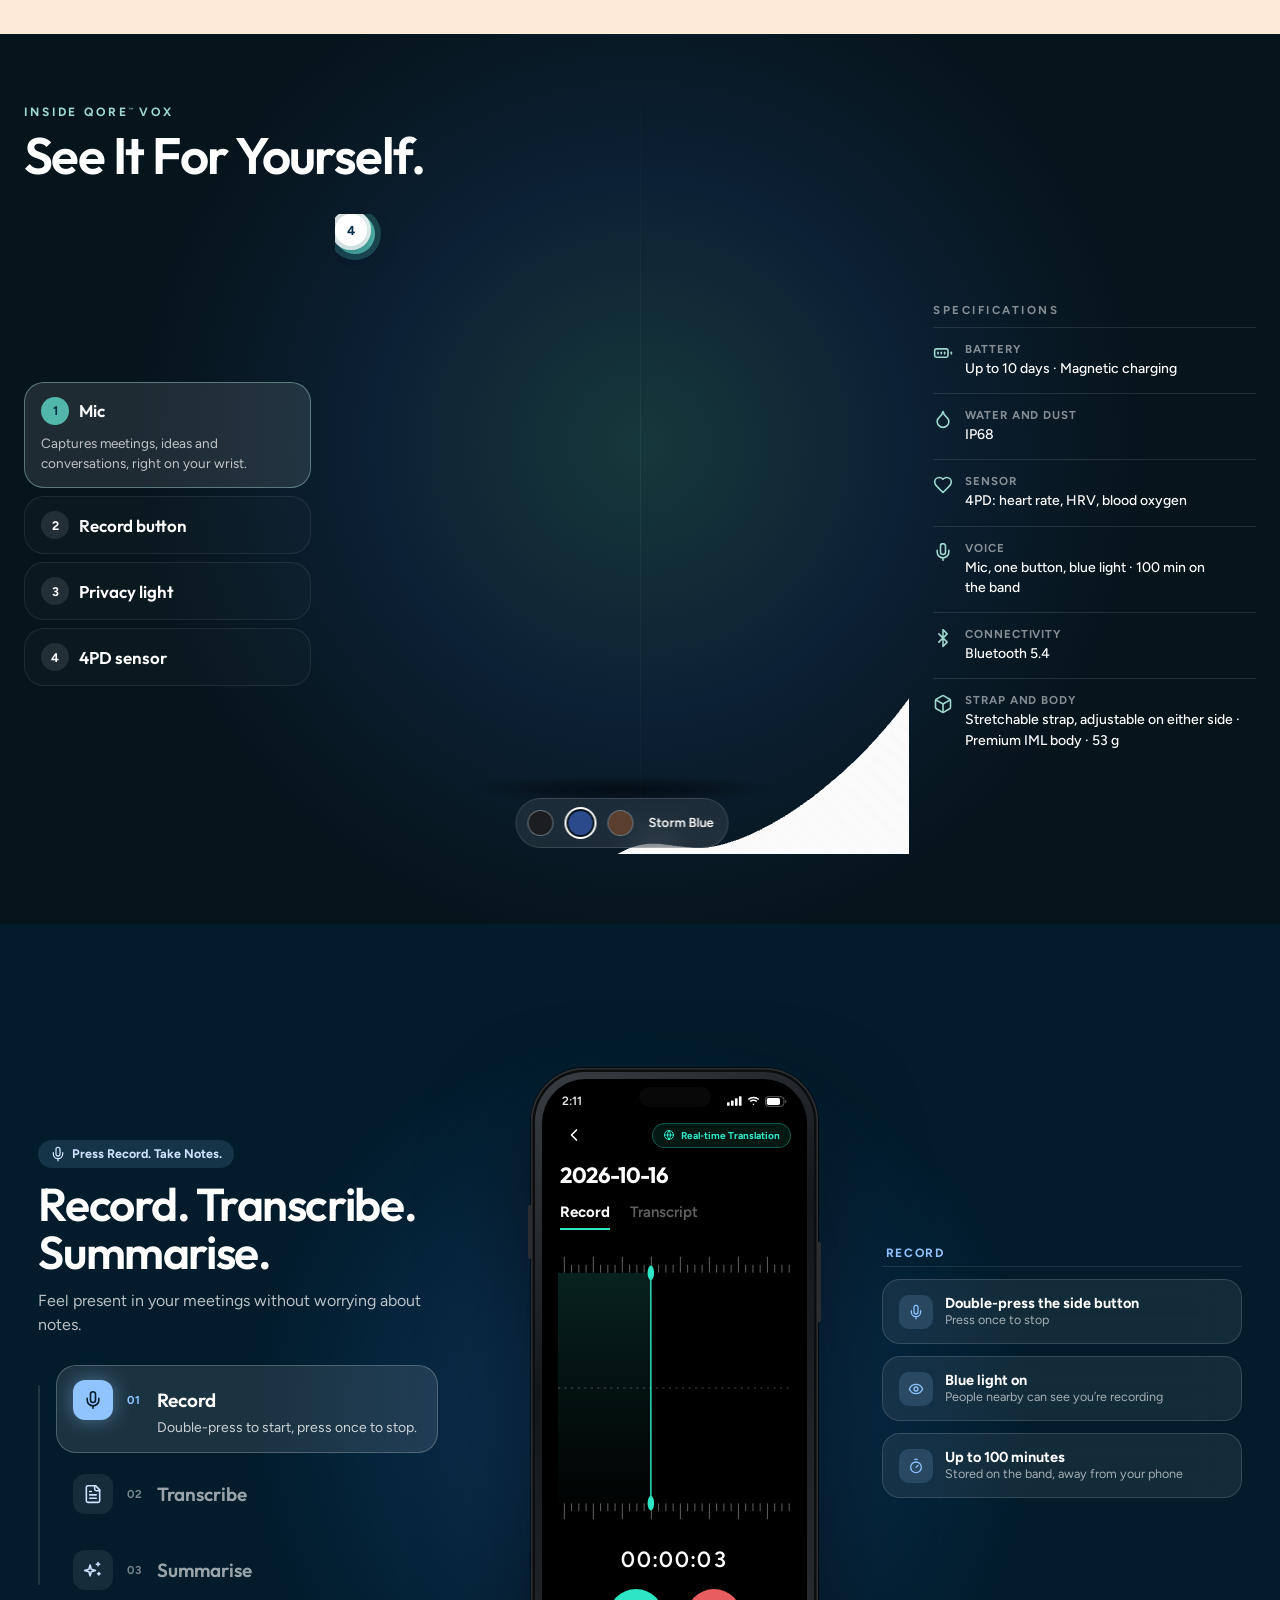
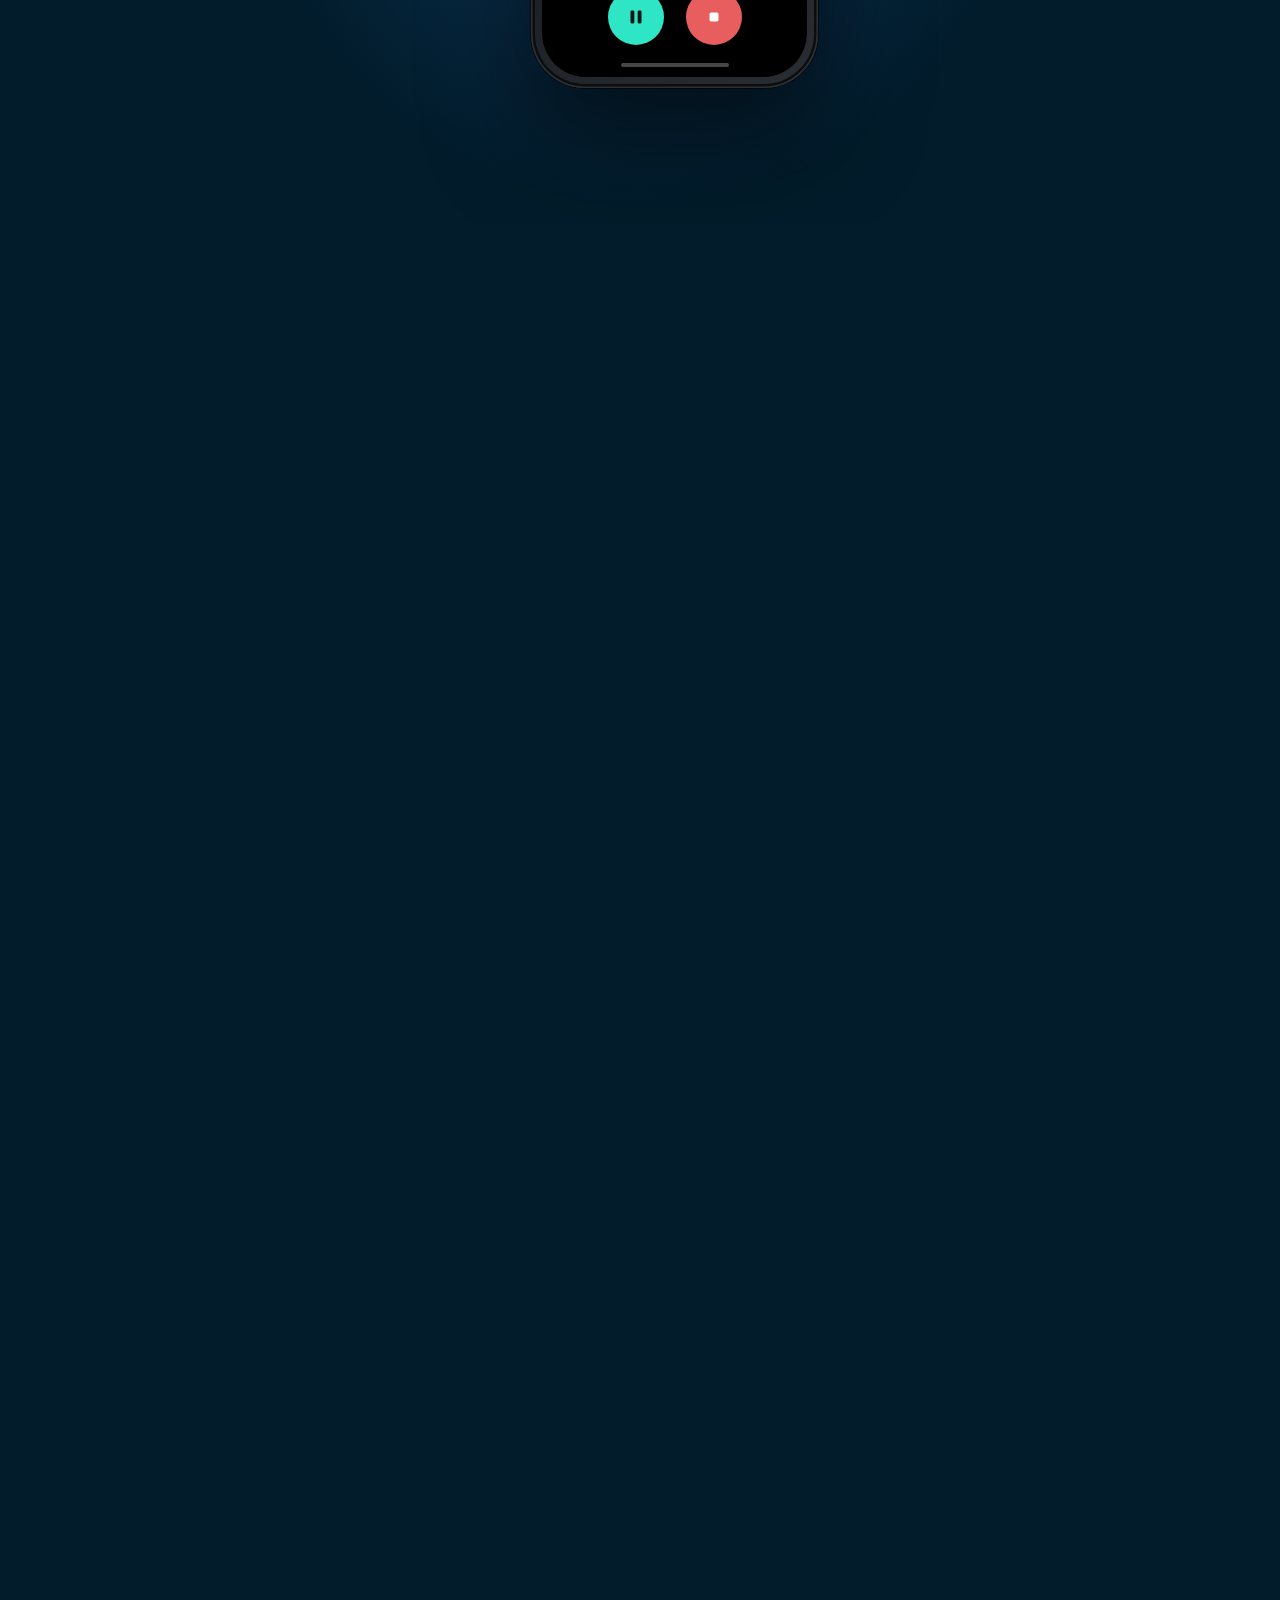
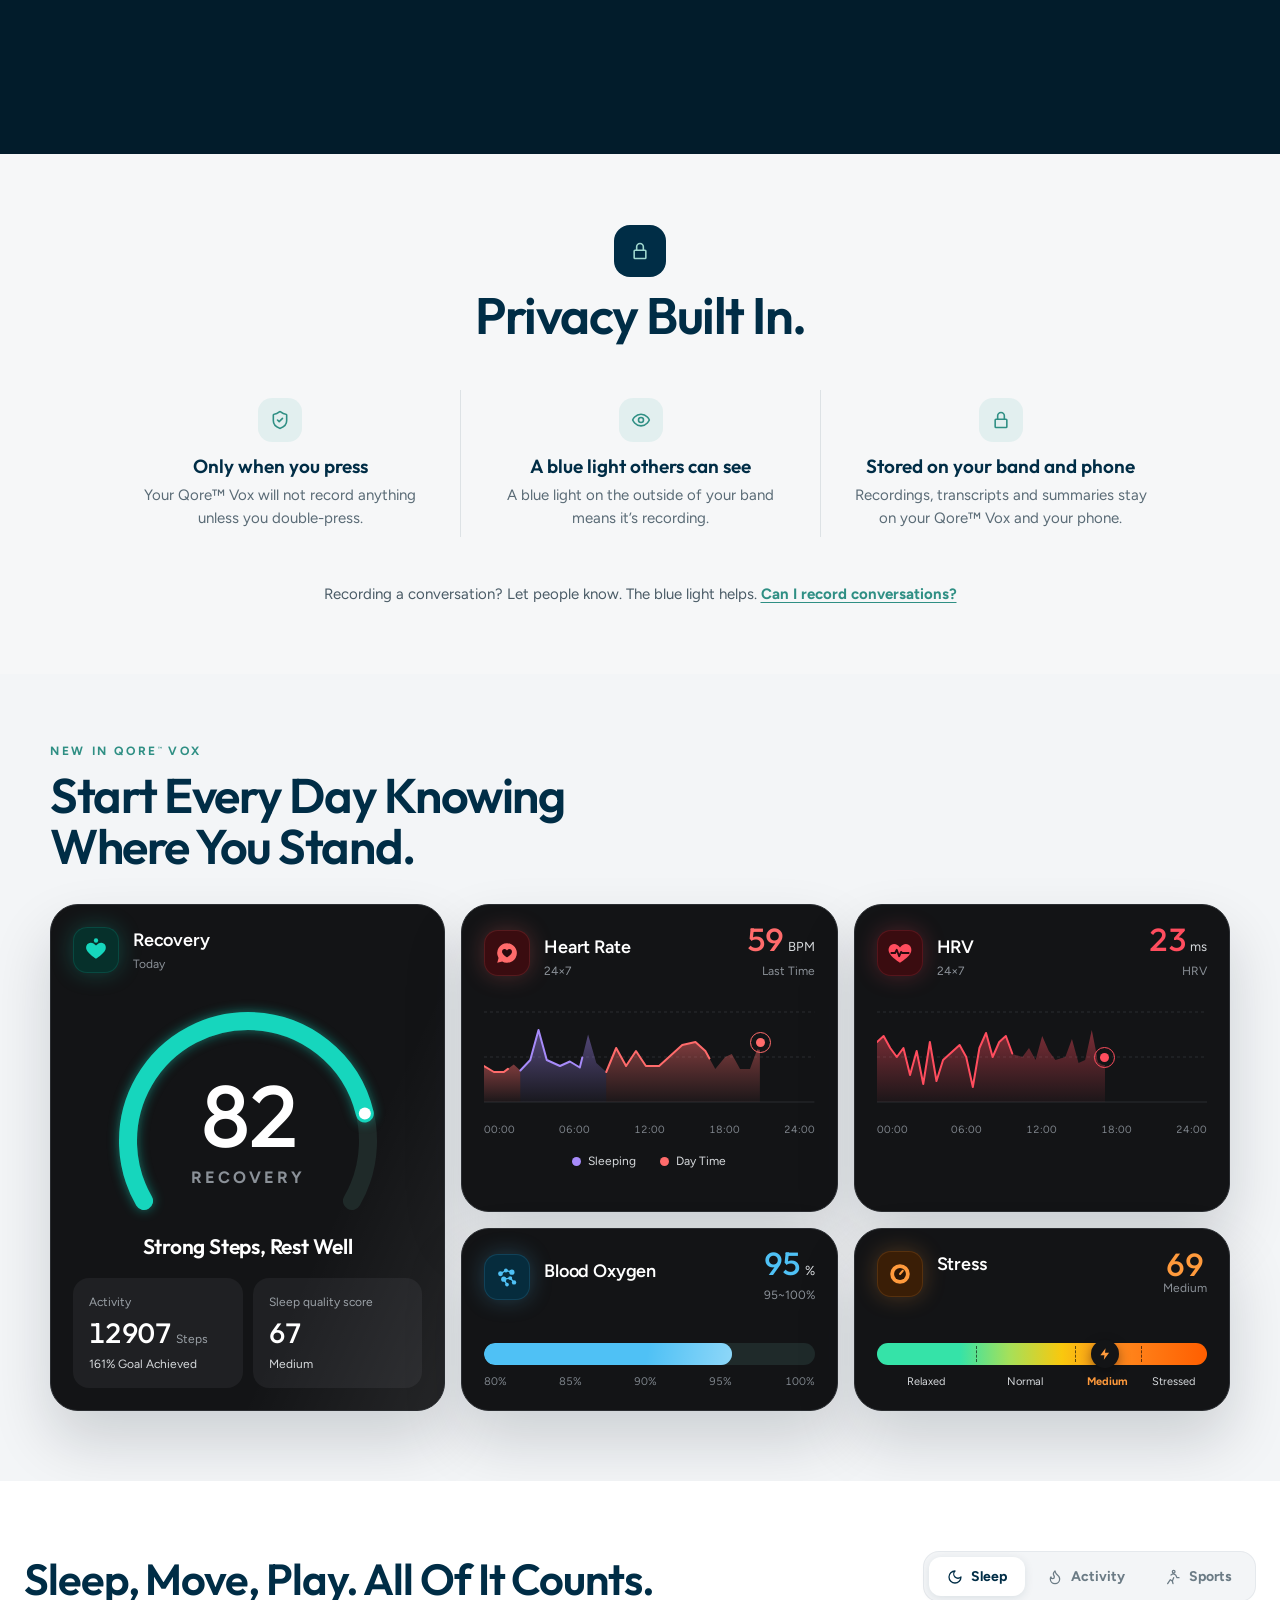
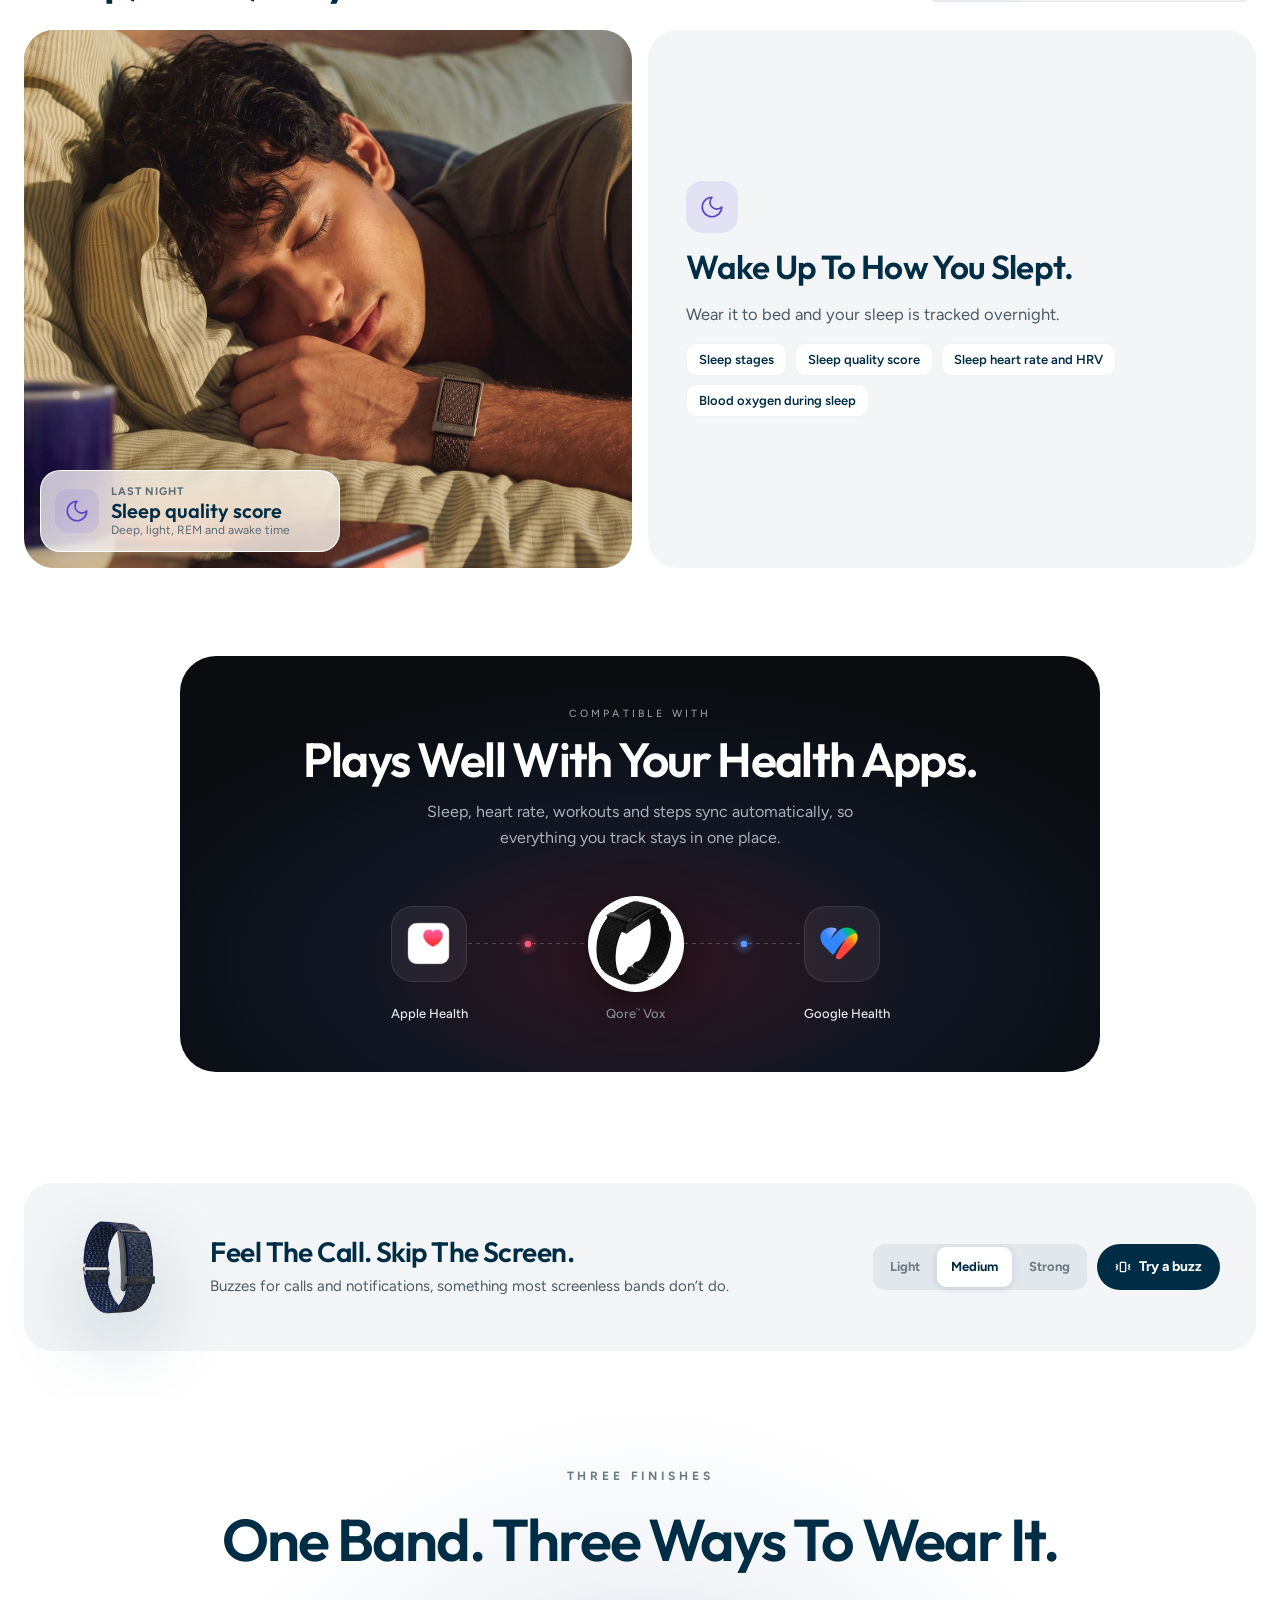
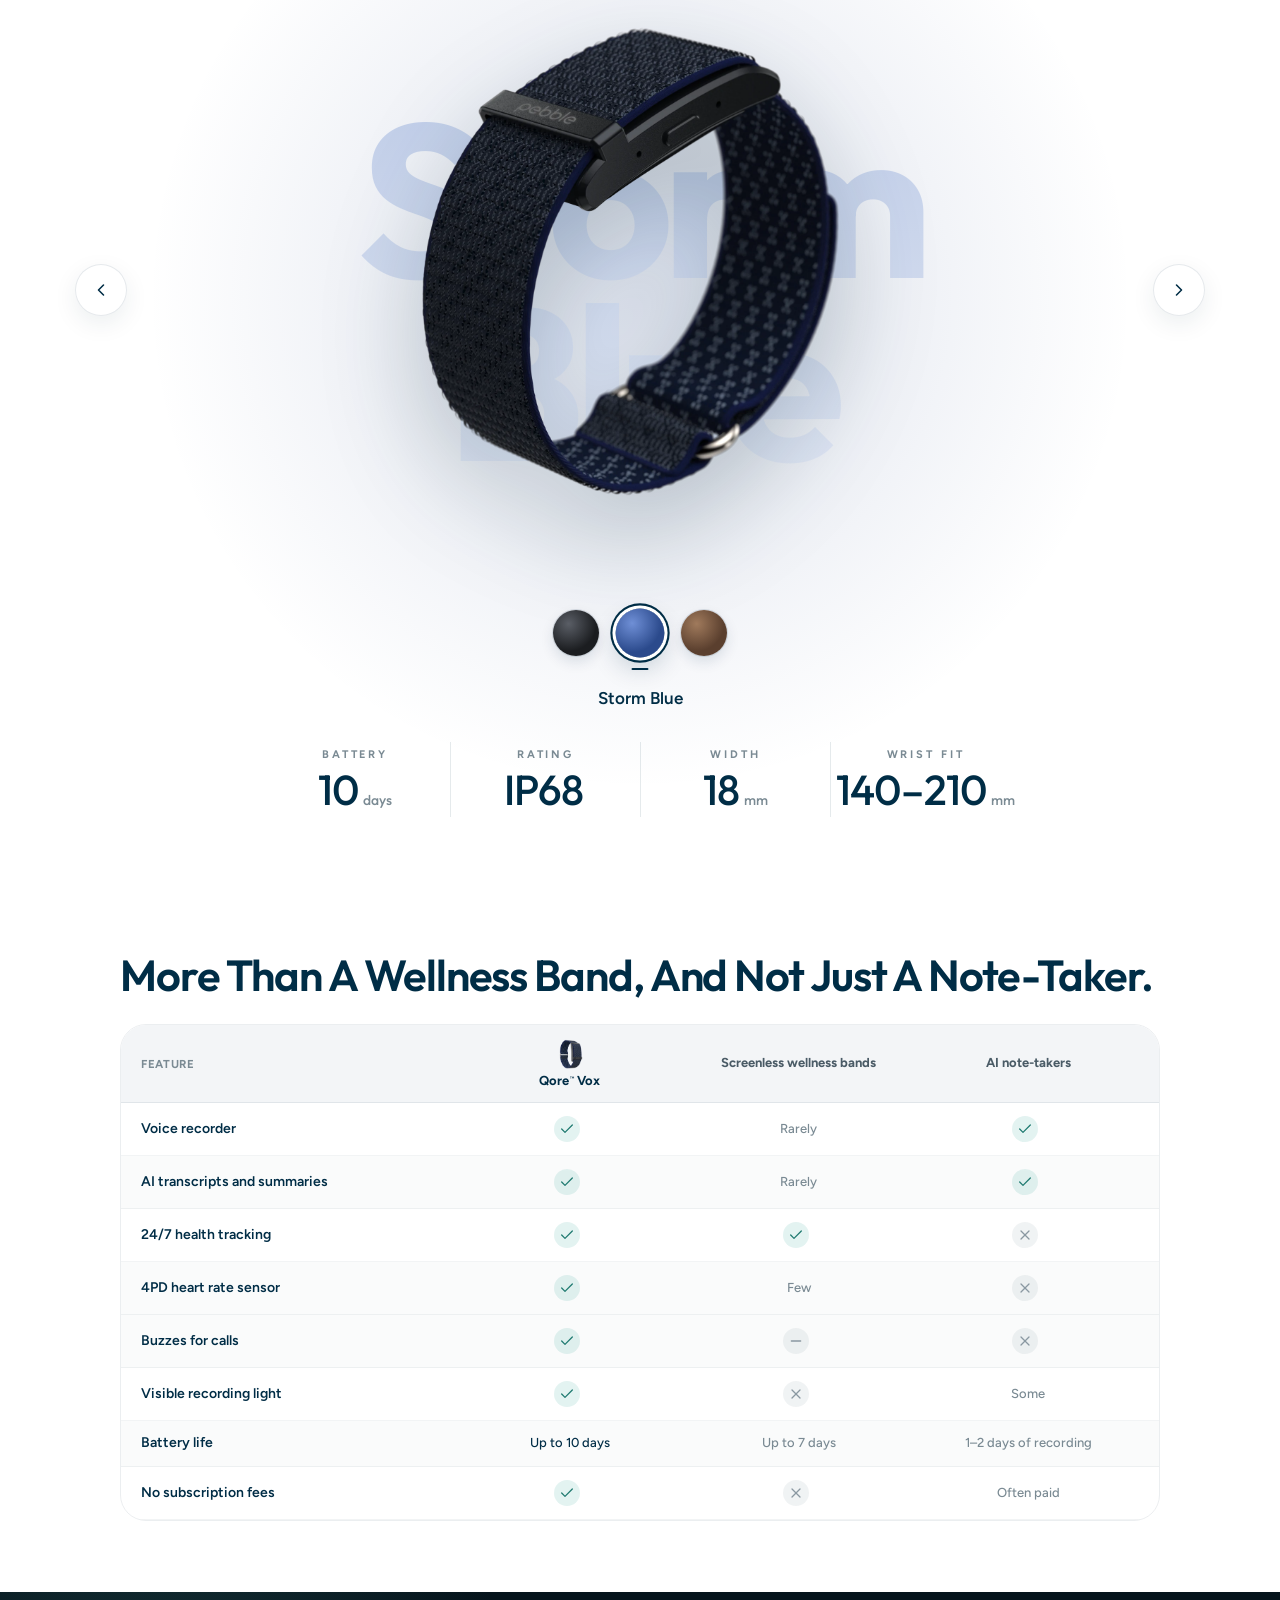
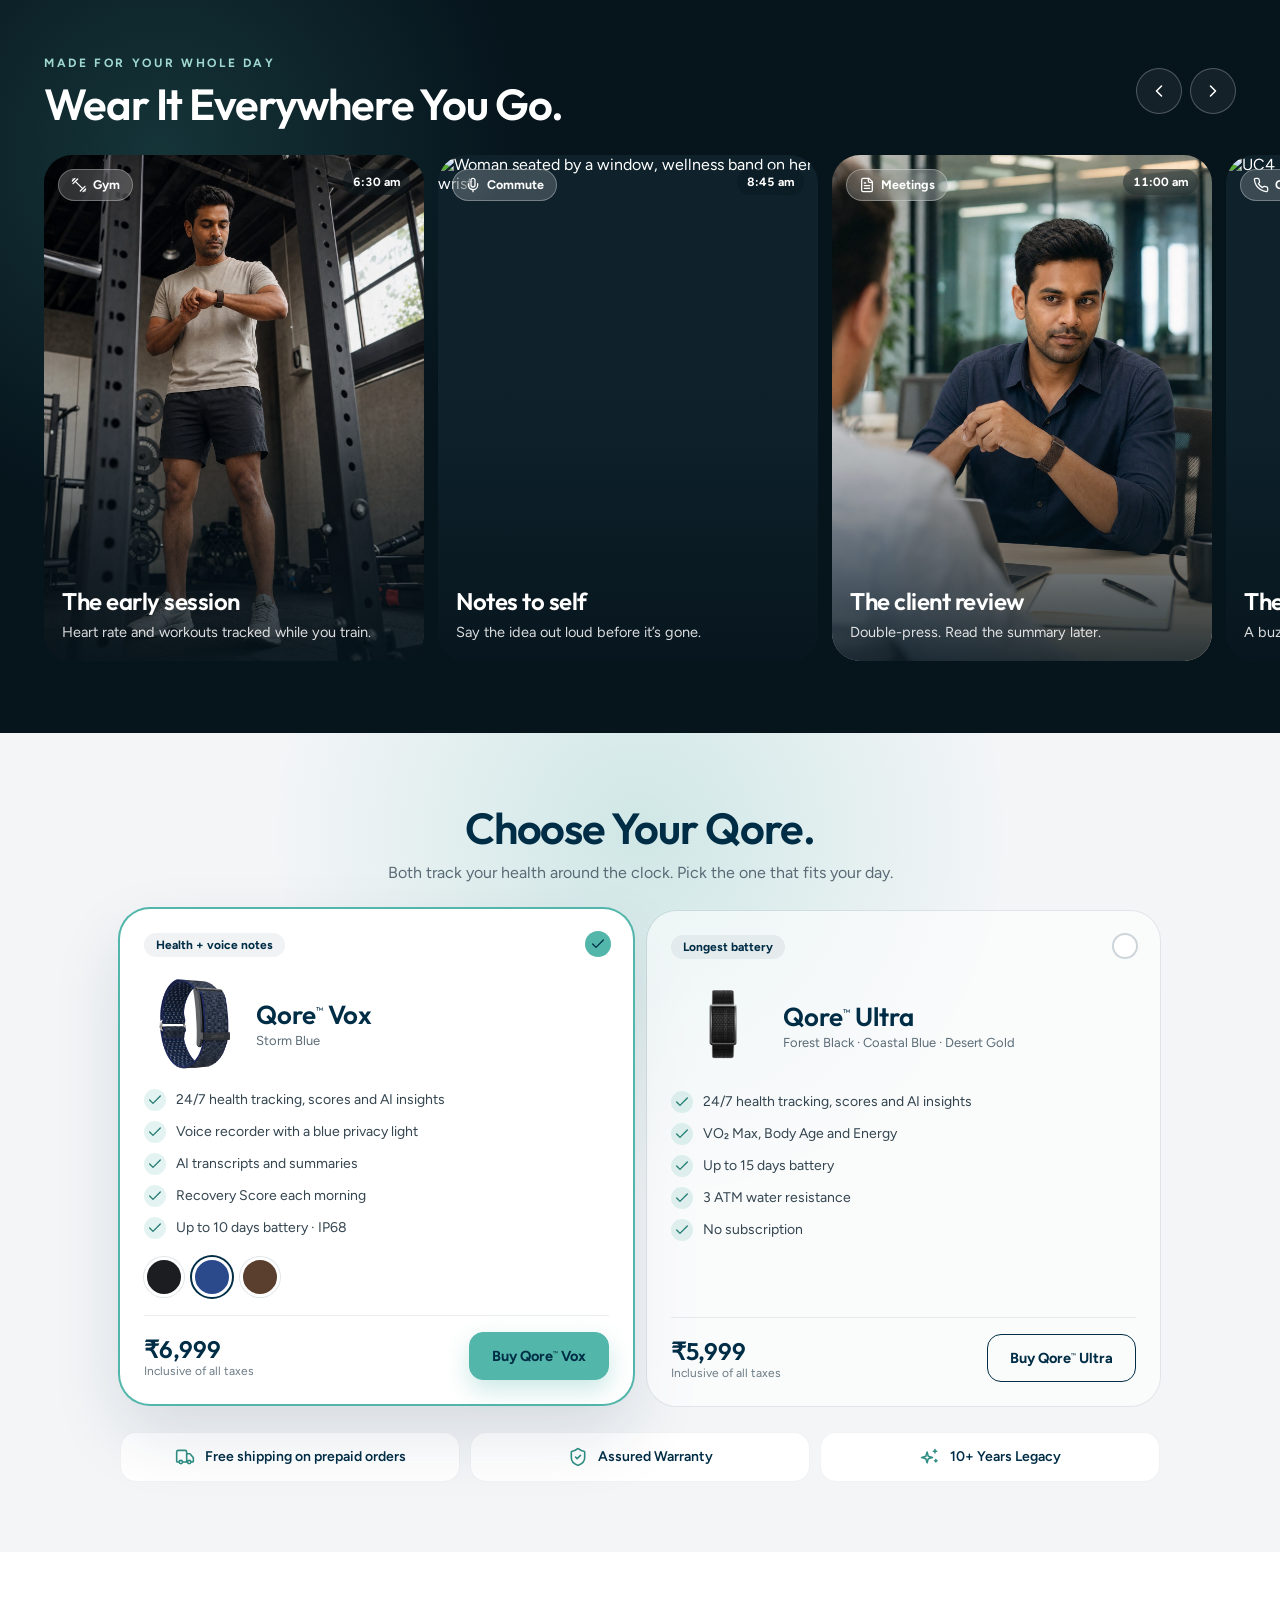
==== commit afea707f: "MOBILE UI N COPY" ====
--- a/index.html
+++ b/index.html
@@ -48,13 +48,13 @@
         <span data-dc-tpl="37" style="position: absolute; top: 42%; left: 50%; transform: translate(-50%, -50%); width: 44px; height: 44px; display: flex; align-items: center; justify-content: center; border-radius: 50%; background: rgba(255, 255, 255, 0.16); backdrop-filter: blur(14px); border: 1px solid rgba(255, 255, 255, 0.45); color: rgb(255, 255, 255);"><svg width="16" height="16" viewBox="0 0 24 24" fill="none" stroke="currentColor" stroke-width="1.9" stroke-linecap="round" stroke-linejoin="round" aria-hidden="true" style="display: block; flex: 0 0 auto;"><path d="m15 18-6-6 6-6"></path></svg><svg width="16" height="16" viewBox="0 0 24 24" fill="none" stroke="currentColor" stroke-width="1.9" stroke-linecap="round" stroke-linejoin="round" aria-hidden="true" style="display: block; flex: 0 0 auto;"><path d="m9 18 6-6-6-6"></path></svg></span>
       </div>
 
-      <span data-dc-tpl="38" style="position: absolute; left: clamp(18px, 4vw, 56px); top: 110px; font-size: 12px; font-weight: 700; letter-spacing: 0.22em; text-transform: uppercase; color: rgba(255, 255, 255, 0.8); pointer-events: none;">Your workouts</span>
-      <span data-dc-tpl="39" style="position: absolute; right: clamp(18px, 4vw, 56px); top: 110px; font-size: 12px; font-weight: 700; letter-spacing: 0.22em; text-transform: uppercase; color: rgba(255, 255, 255, 0.8); pointer-events: none;">Your meetings</span>
+      <span data-dc-tpl="38" style="position: absolute; left: clamp(18px, 4vw, 56px); top: 110px; z-index: 2; font-size: 13px; font-weight: 700; letter-spacing: 0.16em; text-transform: uppercase; color: rgb(255, 255, 255); pointer-events: none; padding: 7px 12px; border-radius: 999px; background: rgba(6, 20, 28, 0.52); backdrop-filter: blur(12px); text-shadow: rgba(0, 0, 0, 0.4) 0px 1px 2px;">Your workouts</span>
+      <span data-dc-tpl="39" style="position: absolute; right: clamp(18px, 4vw, 56px); top: 110px; z-index: 2; font-size: 13px; font-weight: 700; letter-spacing: 0.16em; text-transform: uppercase; color: rgb(255, 255, 255); pointer-events: none; padding: 7px 12px; border-radius: 999px; background: rgba(6, 20, 28, 0.52); backdrop-filter: blur(12px); text-shadow: rgba(0, 0, 0, 0.4) 0px 1px 2px;">Your meetings</span>
 
       <div data-dc-tpl="40" style="position: absolute; left: 0px; right: 0px; bottom: 0px; padding: 0px clamp(18px, 4vw, 56px) clamp(36px, 6vh, 64px); display: flex; flex-direction: column; align-items: center; gap: 18px; text-align: center; pointer-events: none;">
         <span data-dc-tpl="41" style="font-size: 12.5px; font-weight: 700; letter-spacing: 0.24em; text-transform: uppercase; color: rgba(255, 255, 255, 0.78);">Pebble Qore<sup data-dc-tpl="42" style="font-size: 0.38em; font-weight: 500; vertical-align: super; line-height: 0; margin-left: 0.05em; letter-spacing: 0px;">™</sup> Vox</span>
-        <h1 data-dc-tpl="43" style="margin: 0px; font-family: Outfit, sans-serif; font-weight: 600; font-size: clamp(44px, 7vw, 104px); line-height: 0.98; letter-spacing: -0.04em; color: rgb(255, 255, 255); text-wrap: balance;"><span class="sc-interp">Know your body.</span> <span data-dc-tpl="44" style="color: rgb(159, 216, 207);"><span class="sc-interp">Capture your mind.</span></span></h1>
-        <p data-dc-tpl="45" style="margin: 0px; max-width: 520px; font-size: clamp(16px, 1.4vw, 19px); line-height: 1.5; color: rgba(255, 255, 255, 0.82);">Health tracking and voice notes, on one screenless band.</p>
+        <h1 data-dc-tpl="43" style="margin: 0px; font-family: Outfit, sans-serif; font-weight: 600; font-size: clamp(44px, 7vw, 104px); line-height: 0.98; letter-spacing: -0.04em; color: rgb(255, 255, 255); text-wrap: balance;"><span class="sc-interp">Know your body.</span> <span data-dc-tpl="44" style="color: rgb(159, 216, 207);"><span class="sc-interp">Free your mind.</span></span></h1>
+        <p data-dc-tpl="45" style="margin: 0px; max-width: 520px; font-size: clamp(16px, 1.4vw, 19px); line-height: 1.5; color: rgba(255, 255, 255, 0.82);">Health tracking and voice notes, now in one screenless band.</p>
         <div data-dc-tpl="46" style="display: flex; flex-wrap: wrap; align-items: center; justify-content: center; gap: 10px 22px; margin-top: 6px; pointer-events: auto;">
           <a data-dc-tpl="47" href="#top-buy" class="h10he8k3" data-x="60hlo6" style="display: flex; align-items: center; min-height: 50px; padding: 0px 28px; border-radius: 999px; background: rgb(82, 182, 170); color: rgb(0, 45, 70); font-weight: 700; font-size: 15px;">Buy now</a>
           
@@ -116,7 +116,7 @@
             <span data-dc-tpl="108" style="display: flex; align-items: center; gap: 5px; padding: 5px 10px; border-radius: 8px; background: rgba(82, 182, 170, 0.14); color: rgb(31, 111, 102); font-size: 11px; font-weight: 700; letter-spacing: 0.08em; text-transform: uppercase;"><svg width="16" height="16" viewBox="0 0 24 24" fill="none" stroke="currentColor" stroke-width="1.9" stroke-linecap="round" stroke-linejoin="round" aria-hidden="true" style="display: block; flex: 0 0 auto;"><path d="M9.94 14.06 8.5 19l-1.44-4.94L2 12.5l5.06-1.44L8.5 6l1.44 5.06L15 12.5z"></path><path d="M18 3v4"></path><path d="M16 5h4"></path><path d="M19 15v3"></path><path d="M17.5 16.5h3"></path></svg>Powered by AI</span>
           </div>
           <h2 data-dc-tpl="109" style="margin: 0px; font-family: Outfit, sans-serif; font-weight: 600; font-size: clamp(30px, 3.4vw, 42px); line-height: 1.05; letter-spacing: -0.025em; color: rgb(0, 45, 70);">Pebble Qore<sup data-dc-tpl="110" style="font-size: 0.38em; font-weight: 500; vertical-align: super; line-height: 0; margin-left: 0.05em; letter-spacing: 0px;">™</sup> Vox</h2>
-          <p data-dc-tpl="111" style="margin: 0px; font-family: Outfit, sans-serif; font-size: clamp(18px, 1.8vw, 22px); font-weight: 500; color: rgb(47, 143, 132);"><span class="sc-interp">Know your body. Capture your mind.</span></p>
+          <p data-dc-tpl="111" style="margin: 0px; font-family: Outfit, sans-serif; font-size: clamp(18px, 1.8vw, 22px); font-weight: 500; color: rgb(47, 143, 132);"><span class="sc-interp">Know your body. Free your mind.</span></p>
           
         </div>
 
@@ -204,7 +204,7 @@
               <span data-dc-tpl="156" style="display: block; font-family: Outfit, sans-serif; font-weight: 500; font-size: clamp(64px, 9vw, 136px); line-height: 0.9; letter-spacing: -0.05em; color: rgb(0, 45, 70); font-variant-numeric: tabular-nums;"><span style="display: inline-block; animation: 0.45s cubic-bezier(0.2, 0.7, 0.2, 1) 0s 1 normal both running voxIn;">7:15</span></span>
               <span data-dc-tpl="157" style="font-family: Outfit, sans-serif; font-size: clamp(18px, 2vw, 26px); font-weight: 500; color: rgb(90, 107, 118);"><span class="sc-interp">am</span></span>
             </div>
-            <div data-dc-tpl="158" style="display: flex; flex-direction: column; gap: 8px; min-height: 110px;"><div style="display: flex; flex-direction: column; gap: 8px; animation: 0.5s cubic-bezier(0.2, 0.7, 0.2, 1) 0s 1 normal both running voxIn;"><span style="font-family: Outfit, sans-serif; font-size: clamp(24px, 2.6vw, 34px); font-weight: 600; letter-spacing: -0.02em; color: rgb(0, 45, 70);">Wake</span><span style="max-width: 440px; font-size: clamp(15px, 1.3vw, 18px); line-height: 1.5; color: rgb(51, 68, 79);">Your Recovery Score is ready before you are.</span></div></div>
+            <div data-dc-tpl="158" style="display: flex; flex-direction: column; gap: 8px; min-height: 110px;"><div style="display: flex; flex-direction: column; gap: 8px; animation: 0.5s cubic-bezier(0.2, 0.7, 0.2, 1) 0s 1 normal both running voxIn;"><span style="font-family: Outfit, sans-serif; font-size: clamp(24px, 2.6vw, 34px); font-weight: 600; letter-spacing: -0.02em; color: rgb(0, 45, 70);">Wake</span><span style="max-width: 440px; font-size: clamp(15px, 1.3vw, 18px); line-height: 1.5; color: rgb(51, 68, 79);">Start your day learning what you need to do to feel your best. Analyse your Sleep Score, Recovery Score and AI Health Report.</span></div></div>
 
             
               <div data-dc-tpl="160" style="position: relative; display: flex; flex-direction: column; gap: 2px; margin-top: 4px; padding-left: 26px;">
@@ -416,40 +416,11 @@
             <span data-dc-tpl="212" aria-hidden="true" style="position: absolute; right: -3px; top: 28%; width: 3px; height: 80px; border-radius: 0px 2px 2px 0px; background: rgb(42, 46, 51);"></span>
             <div data-dc-tpl="213" style="position: relative; width: 100%; height: 100%; border-radius: 44px; overflow: hidden; background: #000000; color: rgb(255, 255, 255); display: flex; flex-direction: column; font-family: Figtree, system-ui, sans-serif;">
               <div data-dc-tpl="214" style="position: relative; display: flex; justify-content: space-between; align-items: center; height: 34px; padding: 10px 20px 0; flex: 0 0 auto;">
-                <span data-dc-tpl="215" style="font-size: 12px; font-weight: 600; letter-spacing: -0.01em; color: rgba(255,255,255,0.92);">10:39</span>
+                <span data-dc-tpl="215" style="font-size: 12px; font-weight: 600; letter-spacing: -0.01em; color: rgba(255,255,255,0.92);">2:11</span>
                 <span data-dc-tpl="216" aria-hidden="true" style="position: absolute; left: 50%; top: 8px; width: 72px; height: 20px; transform: translateX(-50%); border-radius: 999px; background: rgb(8, 8, 8);"></span>
                 <span data-dc-tpl="217" style="display: flex; align-items: center; gap: 5px; color: rgb(255, 255, 255);"><svg data-dc-tpl="218" width="15" height="10" viewBox="0 0 17 11" fill="currentColor"><rect data-dc-tpl="219" x="0" y="7" width="3" height="4" rx="0.8"></rect><rect data-dc-tpl="220" x="4.5" y="5" width="3" height="6" rx="0.8"></rect><rect data-dc-tpl="221" x="9" y="2.5" width="3" height="8.5" rx="0.8"></rect><rect data-dc-tpl="222" x="13.5" y="0" width="3" height="11" rx="0.8"></rect></svg><svg data-dc-tpl="223" width="13" height="10" viewBox="0 0 15 11" fill="currentColor"><path data-dc-tpl="224" d="M7.5 2.2c2.1 0 4 .8 5.5 2.1l1.1-1.2A9.6 9.6 0 0 0 7.5.6 9.6 9.6 0 0 0 .9 3.1L2 4.3a8 8 0 0 1 5.5-2.1Zm0 3.2c1.2 0 2.4.5 3.3 1.2l1.1-1.2A6.5 6.5 0 0 0 7.5 3.8c-1.7 0-3.2.6-4.4 1.6l1.1 1.2a5 5 0 0 1 3.3-1.2Zm0 3.2c.5 0 .9.2 1.2.5L7.5 10.4 6.3 9.1c.3-.3.7-.5 1.2-.5Z"></path></svg><svg data-dc-tpl="225" width="22" height="11" viewBox="0 0 25 12" fill="none"><rect data-dc-tpl="226" x="0.5" y="0.5" width="21" height="11" rx="3.2" stroke="currentColor" opacity="0.4"></rect><rect data-dc-tpl="227" x="2" y="2" width="15" height="8" rx="2" fill="currentColor"></rect><path data-dc-tpl="228" d="M23 4v4c.8-.3 1.3-1.1 1.3-2S23.8 4.3 23 4Z" fill="currentColor" opacity="0.4"></path></svg></span>
               </div>
-              <div data-dc-tpl="229" style="display: flex; align-items: center; justify-content: space-between; padding: 8px 12px 2px; flex: 0 0 auto; color: rgb(255, 255, 255); font-size: 15px;">
-                <span data-dc-tpl="230" style="display: flex; align-items: center; gap: 2px; font-weight: 700; min-width: 0;"><svg width="18" height="18" viewBox="0 0 24 24" fill="none" stroke="currentColor" stroke-width="1.8" stroke-linecap="round" stroke-linejoin="round" aria-hidden="true" style="display:block;flex:0 0 auto;"><path d="m15 18-6-6 6-6"></path></svg><span style="white-space:nowrap;overflow:hidden;text-overflow:ellipsis;max-width:148px;">Client review</span></span>
-                <span data-dc-tpl="231" style="display: flex; gap: 12px; color: rgba(255,255,255,0.9);"><svg width="16" height="16" viewBox="0 0 24 24" fill="none" stroke="currentColor" stroke-width="1.8" stroke-linecap="round" stroke-linejoin="round" aria-hidden="true" style="display:block;flex:0 0 auto;"><path d="M4 12v8a2 2 0 0 0 2 2h12a2 2 0 0 0 2-2v-8"></path><polyline points="16 6 12 2 8 6"></polyline><line x1="12" y1="2" x2="12" y2="15"></line></svg><svg width="16" height="16" viewBox="0 0 24 24" fill="none" stroke="currentColor" stroke-width="1.8" stroke-linecap="round" stroke-linejoin="round" aria-hidden="true" style="display:block;flex:0 0 auto;"><circle cx="12" cy="12" r="1.4" fill="currentColor" stroke="none"></circle><circle cx="19" cy="12" r="1.4" fill="currentColor" stroke="none"></circle><circle cx="5" cy="12" r="1.4" fill="currentColor" stroke="none"></circle></svg></span>
-              </div>
-              <div data-dc-tpl="232" style="display: flex; align-items: center; justify-content: center; gap: 16px; padding: 4px 16px 10px; flex: 0 0 auto; color: rgba(255,255,255,0.55); font-size: 11px;">
-                <span data-dc-tpl="233" style="display:flex;align-items:center;gap:5px;color:#2EE6C5;"><svg width="13" height="13" viewBox="0 0 24 24" fill="none" stroke="currentColor" stroke-width="1.7" stroke-linecap="round" stroke-linejoin="round" aria-hidden="true" style="display:block;flex:0 0 auto;"><circle cx="12" cy="12" r="9"></circle><path d="M12 7v5l3 2"></path></svg><span style="font-variant-numeric:tabular-nums;">00:32</span></span>
-                <span data-dc-tpl="234" style="display:flex;align-items:center;gap:5px;"><svg width="13" height="13" viewBox="0 0 24 24" fill="none" stroke="currentColor" stroke-width="1.7" stroke-linecap="round" stroke-linejoin="round" aria-hidden="true" style="display:block;flex:0 0 auto;"><rect x="3" y="5" width="18" height="16" rx="2"></rect><path d="M16 3v4M8 3v4M3 11h18"></path></svg>Today, 10:00</span>
-              </div>
-              <div style="display:flex;align-items:center;gap:8px;padding:0 16px 12px;flex:0 0 auto;font-size:10px;color:rgba(255,255,255,0.55);font-variant-numeric:tabular-nums;">
-                <span>00:00</span>
-                <span style="position:relative;flex:1 1 0;height:3px;border-radius:99px;background:rgba(255,255,255,0.16);"><span style="position:absolute;left:0;top:0;bottom:0;width:0%;background:#2EE6C5;border-radius:99px;"></span><span style="position:absolute;left:0;top:50%;width:11px;height:11px;margin:-5.5px 0 0 -5.5px;border-radius:50%;background:#2EE6C5;"></span></span>
-                <span>00:32</span>
-              </div>
-              <div style="display:flex;align-items:center;justify-content:center;gap:16px;padding:0 14px 16px;flex:0 0 auto;">
-                <span style="display:flex;flex-direction:column;align-items:center;gap:1px;color:rgba(255,255,255,0.9);width:36px;font-size:9px;font-weight:700;"><svg width="20" height="20" viewBox="0 0 24 24" fill="none" stroke="currentColor" stroke-width="1.7" stroke-linecap="round" stroke-linejoin="round" aria-hidden="true" style="display:block;flex:0 0 auto;"><path d="M3 12a9 9 0 1 0 9-9 9.75 9.75 0 0 0-6.74 2.74L3 8"></path><path d="M3 3v5h5"></path></svg><span>15s</span></span>
-                <span style="display:grid;place-items:center;width:48px;height:48px;border-radius:50%;background:#2EE6C5;color:#071412;"><svg width="18" height="18" viewBox="0 0 24 24" fill="none" stroke="currentColor" stroke-width="1.8" stroke-linecap="round" stroke-linejoin="round" aria-hidden="true" style="display:block;flex:0 0 auto;"><path d="m8 5 11 7-11 7z" fill="currentColor" stroke="none"></path></svg></span>
-                <span style="display:flex;flex-direction:column;align-items:center;gap:1px;color:rgba(255,255,255,0.9);width:36px;font-size:9px;font-weight:700;"><svg width="20" height="20" viewBox="0 0 24 24" fill="none" stroke="currentColor" stroke-width="1.7" stroke-linecap="round" stroke-linejoin="round" aria-hidden="true" style="display:block;flex:0 0 auto;"><path d="M21 12a9 9 0 1 1-9-9 9.75 9.75 0 0 1 6.74 2.74L21 8"></path><path d="M21 3v5h-5"></path></svg><span>15s</span></span>
-                <span style="margin-left:auto;padding:7px 10px;border-radius:10px;border:1px solid rgba(255,255,255,0.18);font-size:12px;font-weight:700;color:rgba(255,255,255,0.9);">1.0x</span>
-              </div>
-              <div data-dc-tpl="235" style="display: flex; gap: 8px; margin: 0px 12px 12px; padding: 0; background: transparent; flex: 0 0 auto;">
-                <button data-dc-tpl="237" data-x="1q7ljr5" style="flex:1 1 0;min-width:0;padding:11px 6px;border:1px solid #2EE6C5;border-radius:12px;cursor:pointer;font-size:11px;font-weight:700;line-height:1.15;background:#2EE6C5;color:#071412;box-shadow:none;transition:background .25s,color .25s;"><span class="sc-interp">Transcribe</span></button>
-                <button data-dc-tpl="237" data-x="1d69h2i" style="flex:1 1 0;min-width:0;padding:11px 6px;border:1px solid rgba(255,255,255,0.16);border-radius:12px;cursor:pointer;font-size:11px;font-weight:700;line-height:1.15;background:rgba(255,255,255,0.08);color:#fff;box-shadow:none;transition:background .25s,color .25s;"><span class="sc-interp">Summarize</span></button>
-                <button data-dc-tpl="237" data-x="1eg340" style="flex:1 1 0;min-width:0;padding:11px 6px;border:1px solid rgba(255,255,255,0.16);border-radius:12px;cursor:pointer;font-size:11px;font-weight:700;line-height:1.15;background:rgba(255,255,255,0.08);color:#fff;box-shadow:none;transition:background .25s,color .25s;"><span class="sc-interp">Segment Summary</span></button>
-              </div>
-              <div data-dc-tpl="238" style="position: relative; flex: 1 1 0%; min-height: 0px; overflow: hidden; background:#000000;">
-                  <div data-dc-tpl="250" style="position: absolute; inset: 0px; display: flex; flex-direction: column; padding: 8px 16px 18px; overflow: hidden;">
-                    <div style="flex:1 1 0;"></div>
-                    <button type="button" style="width:100%;padding:14px 16px;border:0;border-radius:999px;cursor:pointer;font-size:14.5px;font-weight:700;background:#2EE6C5;color:#071412;">Start Transcription</button>
-                  </div>
-              </div>
+              <div data-dc-tpl="229" style="display:flex;flex-direction:column;flex:1 1 0%;min-height:0;padding:2px 16px 0;color:#fff;"><div style="display:flex;align-items:center;justify-content:space-between;padding:4px 0 8px;"><span style="width:32px;height:32px;display:grid;place-items:center;color:#fff;"><svg width="20" height="20" viewBox="0 0 24 24" fill="none" stroke="currentColor" stroke-width="2" stroke-linecap="round" stroke-linejoin="round" aria-hidden="true"><path d="m15 18-6-6 6-6"></path></svg></span><span style="display:inline-flex;align-items:center;gap:6px;padding:5px 10px;border-radius:999px;background:rgba(46,230,197,0.1);border:1px solid rgba(46,230,197,0.32);font-size:10px;font-weight:700;color:#2EE6C5;"><svg width="12" height="12" viewBox="0 0 24 24" fill="none" stroke="currentColor" stroke-width="2" stroke-linecap="round" stroke-linejoin="round" aria-hidden="true"><circle cx="12" cy="12" r="9"></circle><path d="M3 12h18M12 3a14 14 0 0 1 0 18M12 3a14 14 0 0 0 0 18"></path></svg>Real-time Translation</span></div><div style="font-family:Outfit,sans-serif;font-size:22px;font-weight:700;letter-spacing:-0.03em;padding:2px 2px 0;">2026-10-16</div><div style="display:flex;gap:20px;padding:14px 2px 10px;font-size:15px;"><span style="font-weight:700;color:#fff;border-bottom:2px solid #2EE6C5;padding-bottom:7px;">Record</span><span style="font-weight:600;color:rgba(255,255,255,0.38);padding-bottom:7px;">Transcript</span></div><div style="position:relative;flex:1 1 0;min-height:150px;margin:4px 0 8px;overflow:hidden;"><svg viewBox="0 0 320 180" preserveAspectRatio="none" style="position:absolute;inset:0;width:100%;height:100%;display:block;" aria-hidden="true"><defs><linearGradient id="recFill" x1="0" x2="0" y1="0" y2="1"><stop offset="0" stop-color="#0d3d38" stop-opacity="0.55"></stop><stop offset="1" stop-color="#0d3d38" stop-opacity="0.05"></stop></linearGradient></defs><rect x="0" y="18" width="128" height="144" fill="url(#recFill)"></rect><line x1="0" y1="90" x2="320" y2="90" stroke="rgba(255,255,255,0.18)" stroke-width="1" stroke-dasharray="3 6"></line><g fill="rgba(255,255,255,0.38)"><rect x="8" y="8" width="1.4" height="10" rx="0.5"></rect><rect x="8" y="162" width="1.4" height="10" rx="0.5"></rect><rect x="18" y="13" width="1.4" height="5" rx="0.5"></rect><rect x="18" y="162" width="1.4" height="5" rx="0.5"></rect><rect x="28" y="13" width="1.4" height="5" rx="0.5"></rect><rect x="28" y="162" width="1.4" height="5" rx="0.5"></rect><rect x="38" y="13" width="1.4" height="5" rx="0.5"></rect><rect x="38" y="162" width="1.4" height="5" rx="0.5"></rect><rect x="48" y="8" width="1.4" height="10" rx="0.5"></rect><rect x="48" y="162" width="1.4" height="10" rx="0.5"></rect><rect x="58" y="13" width="1.4" height="5" rx="0.5"></rect><rect x="58" y="162" width="1.4" height="5" rx="0.5"></rect><rect x="68" y="13" width="1.4" height="5" rx="0.5"></rect><rect x="68" y="162" width="1.4" height="5" rx="0.5"></rect><rect x="78" y="13" width="1.4" height="5" rx="0.5"></rect><rect x="78" y="162" width="1.4" height="5" rx="0.5"></rect><rect x="88" y="8" width="1.4" height="10" rx="0.5"></rect><rect x="88" y="162" width="1.4" height="10" rx="0.5"></rect><rect x="98" y="13" width="1.4" height="5" rx="0.5"></rect><rect x="98" y="162" width="1.4" height="5" rx="0.5"></rect><rect x="108" y="13" width="1.4" height="5" rx="0.5"></rect><rect x="108" y="162" width="1.4" height="5" rx="0.5"></rect><rect x="118" y="13" width="1.4" height="5" rx="0.5"></rect><rect x="118" y="162" width="1.4" height="5" rx="0.5"></rect><rect x="128" y="8" width="1.4" height="10" rx="0.5"></rect><rect x="128" y="162" width="1.4" height="10" rx="0.5"></rect><rect x="138" y="13" width="1.4" height="5" rx="0.5"></rect><rect x="138" y="162" width="1.4" height="5" rx="0.5"></rect><rect x="148" y="13" width="1.4" height="5" rx="0.5"></rect><rect x="148" y="162" width="1.4" height="5" rx="0.5"></rect><rect x="158" y="13" width="1.4" height="5" rx="0.5"></rect><rect x="158" y="162" width="1.4" height="5" rx="0.5"></rect><rect x="168" y="8" width="1.4" height="10" rx="0.5"></rect><rect x="168" y="162" width="1.4" height="10" rx="0.5"></rect><rect x="178" y="13" width="1.4" height="5" rx="0.5"></rect><rect x="178" y="162" width="1.4" height="5" rx="0.5"></rect><rect x="188" y="13" width="1.4" height="5" rx="0.5"></rect><rect x="188" y="162" width="1.4" height="5" rx="0.5"></rect><rect x="198" y="13" width="1.4" height="5" rx="0.5"></rect><rect x="198" y="162" width="1.4" height="5" rx="0.5"></rect><rect x="208" y="8" width="1.4" height="10" rx="0.5"></rect><rect x="208" y="162" width="1.4" height="10" rx="0.5"></rect><rect x="218" y="13" width="1.4" height="5" rx="0.5"></rect><rect x="218" y="162" width="1.4" height="5" rx="0.5"></rect><rect x="228" y="13" width="1.4" height="5" rx="0.5"></rect><rect x="228" y="162" width="1.4" height="5" rx="0.5"></rect><rect x="238" y="13" width="1.4" height="5" rx="0.5"></rect><rect x="238" y="162" width="1.4" height="5" rx="0.5"></rect><rect x="248" y="8" width="1.4" height="10" rx="0.5"></rect><rect x="248" y="162" width="1.4" height="10" rx="0.5"></rect><rect x="258" y="13" width="1.4" height="5" rx="0.5"></rect><rect x="258" y="162" width="1.4" height="5" rx="0.5"></rect><rect x="268" y="13" width="1.4" height="5" rx="0.5"></rect><rect x="268" y="162" width="1.4" height="5" rx="0.5"></rect><rect x="278" y="13" width="1.4" height="5" rx="0.5"></rect><rect x="278" y="162" width="1.4" height="5" rx="0.5"></rect><rect x="288" y="8" width="1.4" height="10" rx="0.5"></rect><rect x="288" y="162" width="1.4" height="10" rx="0.5"></rect><rect x="298" y="13" width="1.4" height="5" rx="0.5"></rect><rect x="298" y="162" width="1.4" height="5" rx="0.5"></rect><rect x="308" y="13" width="1.4" height="5" rx="0.5"></rect><rect x="308" y="162" width="1.4" height="5" rx="0.5"></rect><rect x="318" y="13" width="1.4" height="5" rx="0.5"></rect><rect x="318" y="162" width="1.4" height="5" rx="0.5"></rect></g><line x1="128" y1="18" x2="128" y2="162" stroke="#2EE6C5" stroke-width="2"></line><circle cx="128" cy="18" r="4.5" fill="#2EE6C5"></circle><circle cx="128" cy="162" r="4.5" fill="#2EE6C5"></circle></svg></div><div style="text-align:center;font-size:22px;font-weight:600;font-variant-numeric:tabular-nums;letter-spacing:0.06em;padding:6px 0 16px;">00:00:03</div><div style="display:flex;justify-content:center;gap:22px;padding:0 0 12px;"><span style="width:56px;height:56px;border-radius:50%;background:#2EE6C5;display:grid;place-items:center;color:#071412;"><svg width="22" height="22" viewBox="0 0 24 24" fill="currentColor" aria-hidden="true"><rect x="6" y="5" width="4.2" height="14" rx="1.2"></rect><rect x="13.8" y="5" width="4.2" height="14" rx="1.2"></rect></svg></span><span style="width:56px;height:56px;border-radius:50%;background:#E85D5D;display:grid;place-items:center;color:#fff;"><svg width="18" height="18" viewBox="0 0 24 24" fill="currentColor" aria-hidden="true"><rect x="6" y="6" width="12" height="12" rx="2.2"></rect></svg></span></div></div>
               <div data-dc-tpl="277" style="display: flex; justify-content: center; padding: 6px 0 10px; background: #000000; flex: 0 0 auto;"><span data-dc-tpl="278" style="width: 108px; height: 4px; border-radius: 999px; background: rgba(255,255,255,0.28);"></span></div>
             </div>
           </div>
@@ -1080,6 +1051,6 @@
     <a data-dc-tpl="769" href="#top-buy" class="h1uw2290" data-x="17jszkp" style="padding: 13px 20px; border-radius: 14px; background: rgb(82, 182, 170); color: rgb(0, 45, 70); font-weight: 700; font-size: 14px; white-space: nowrap;">Buy now</a>
   </div>
 </div>
-<script src="app.js?v=spot18"></script>
+<script src="app.js?v=spot20"></script>
 </body>
 </html>
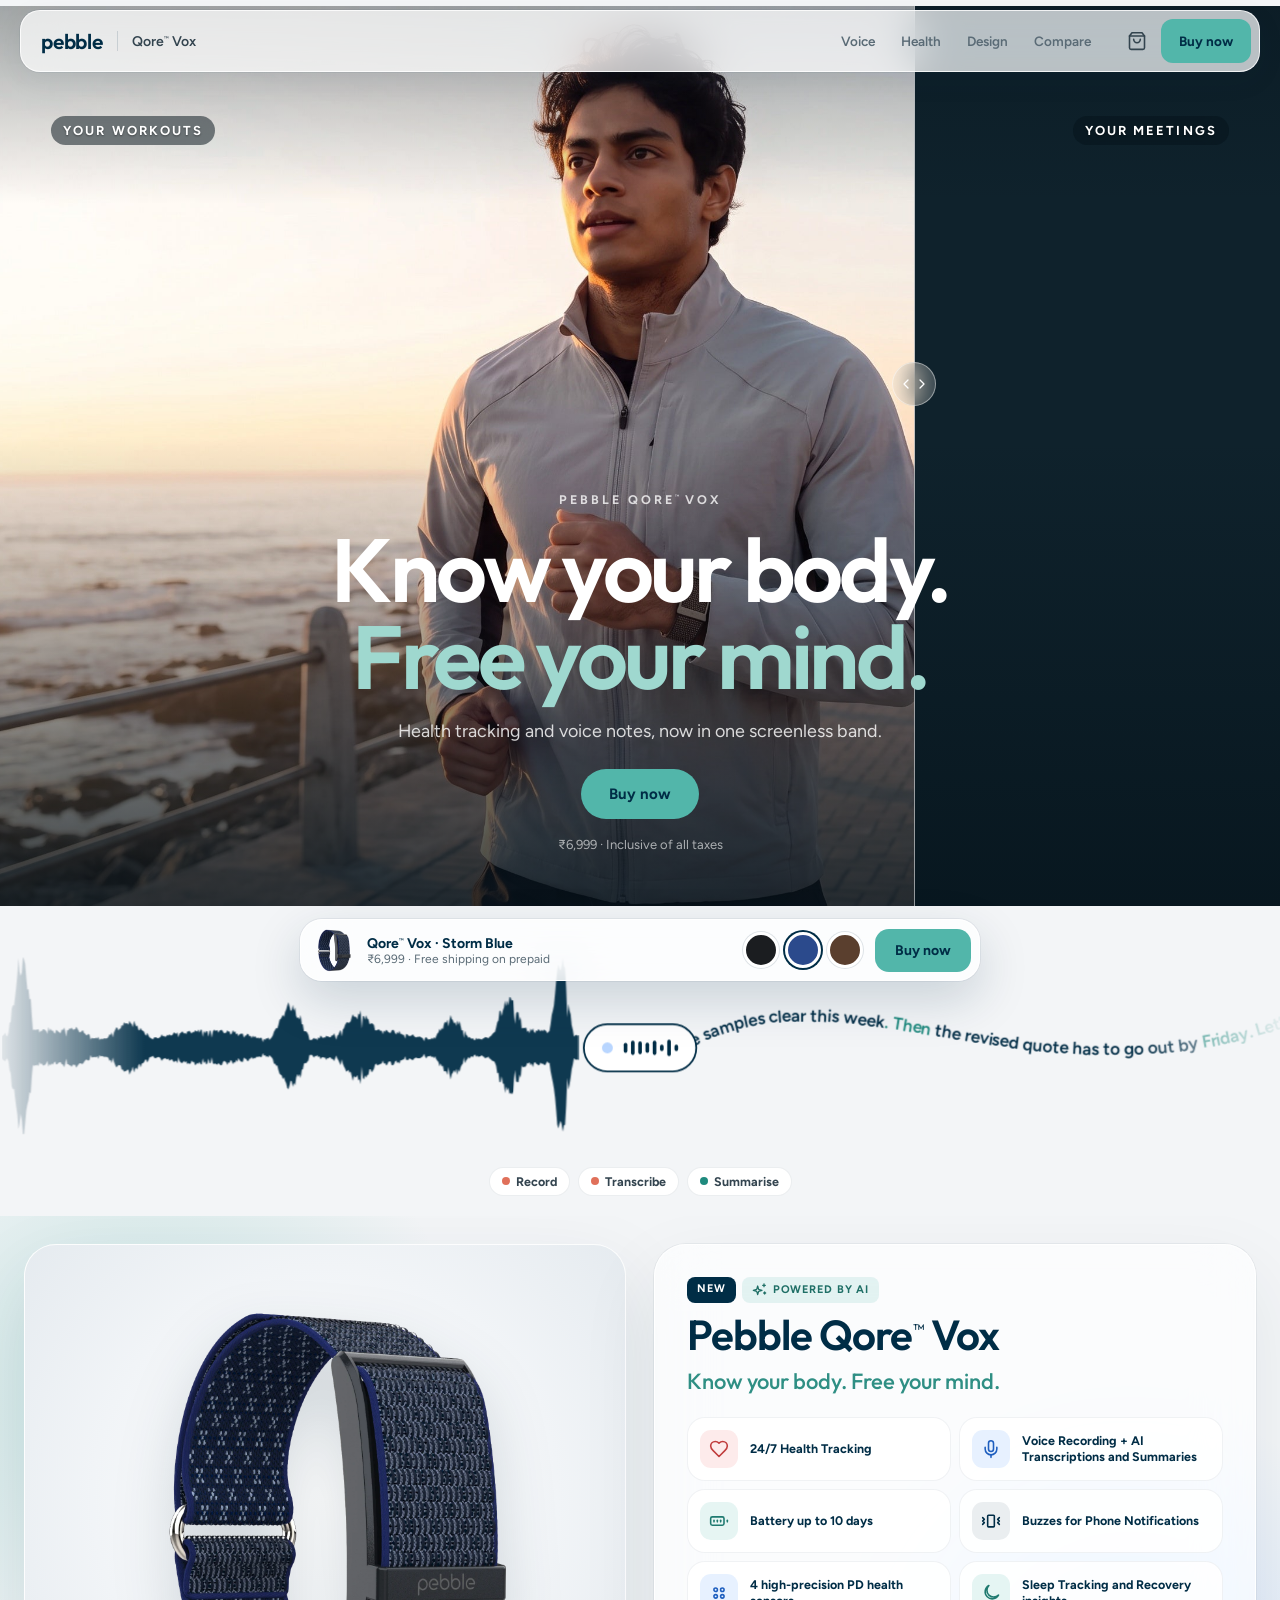
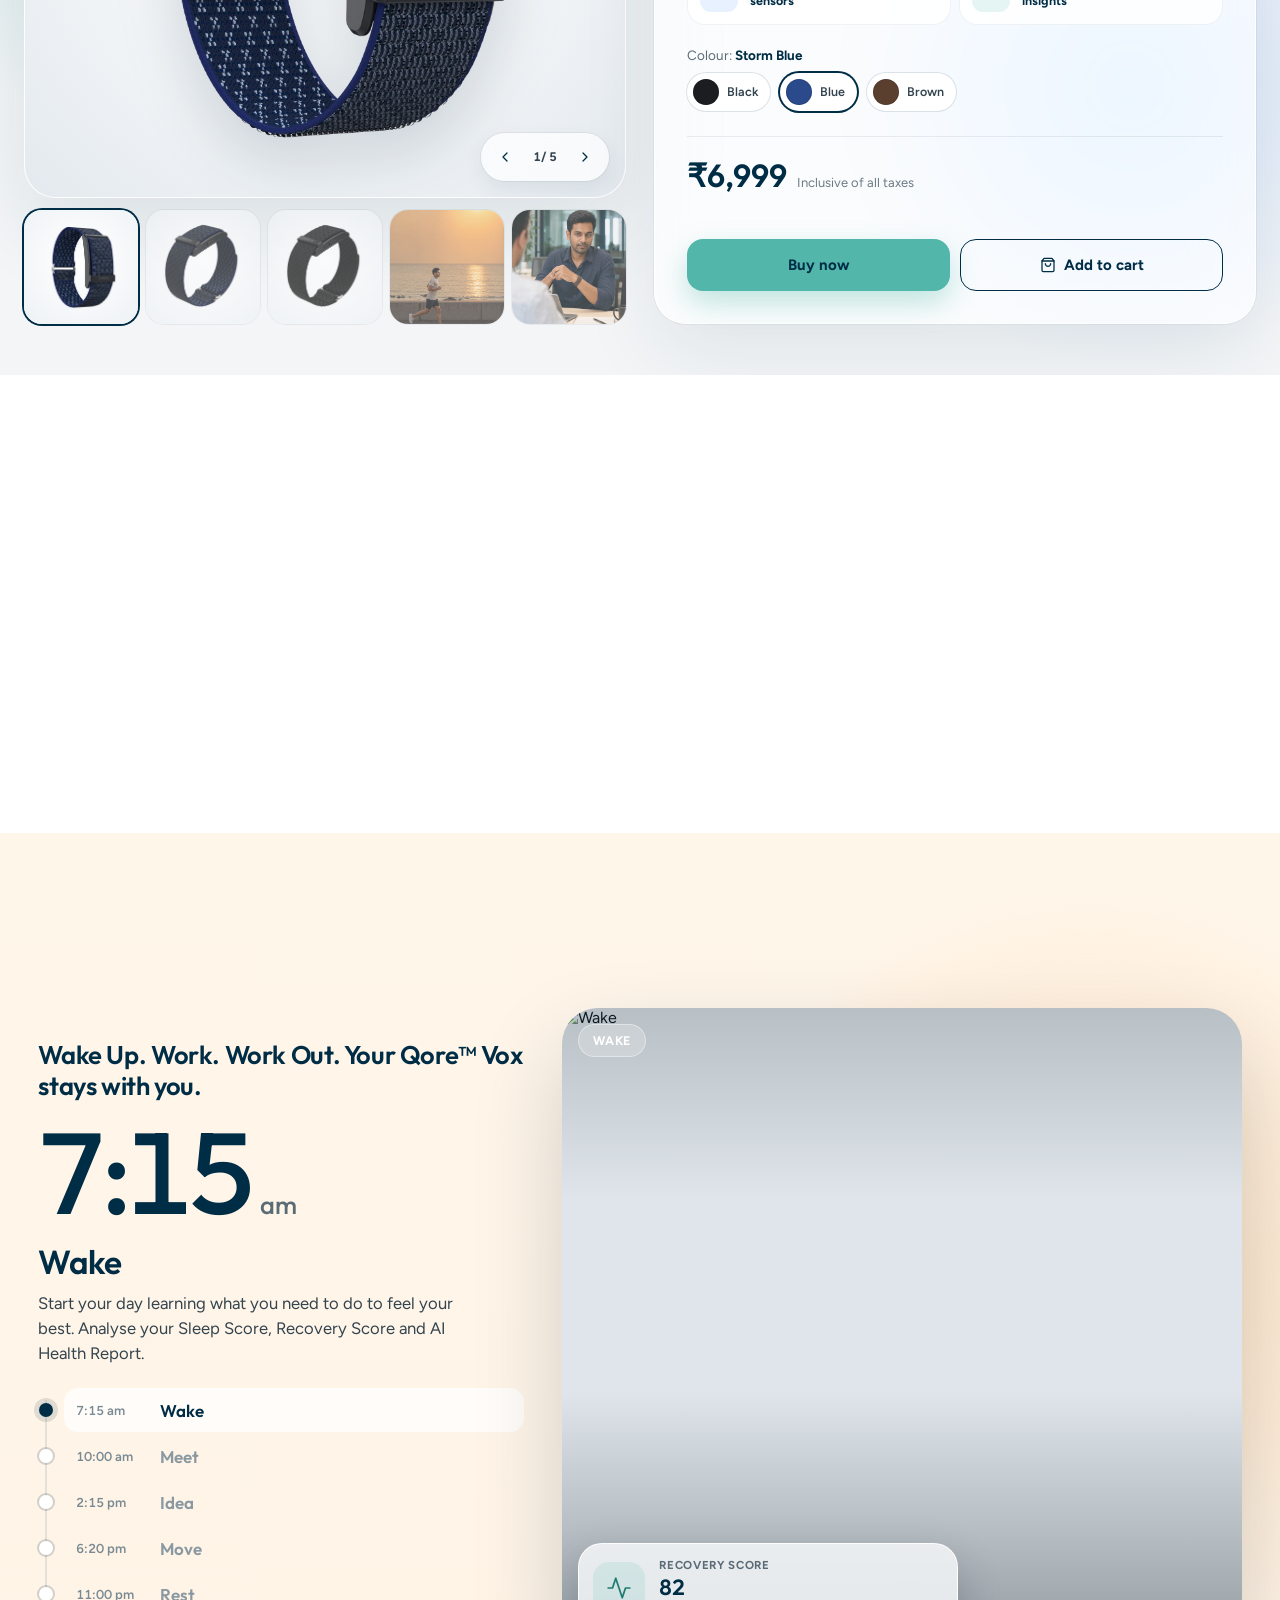
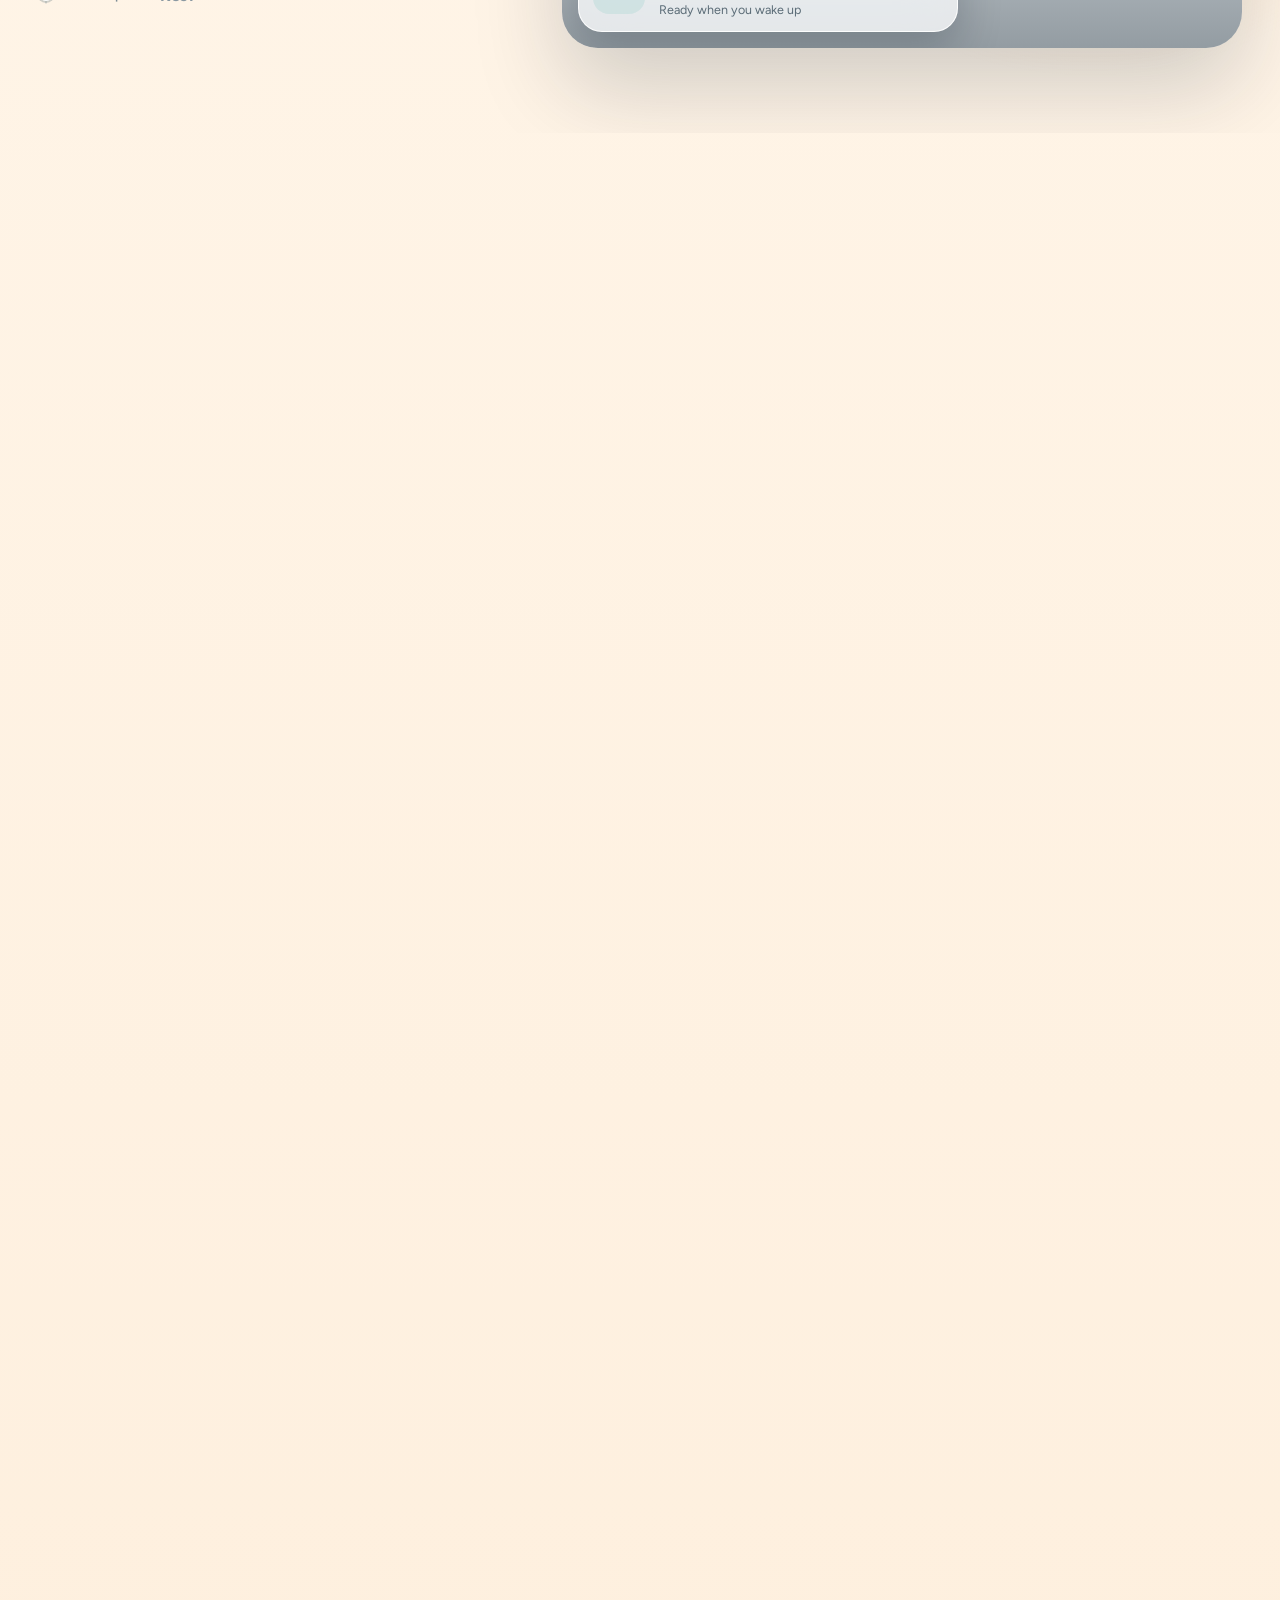
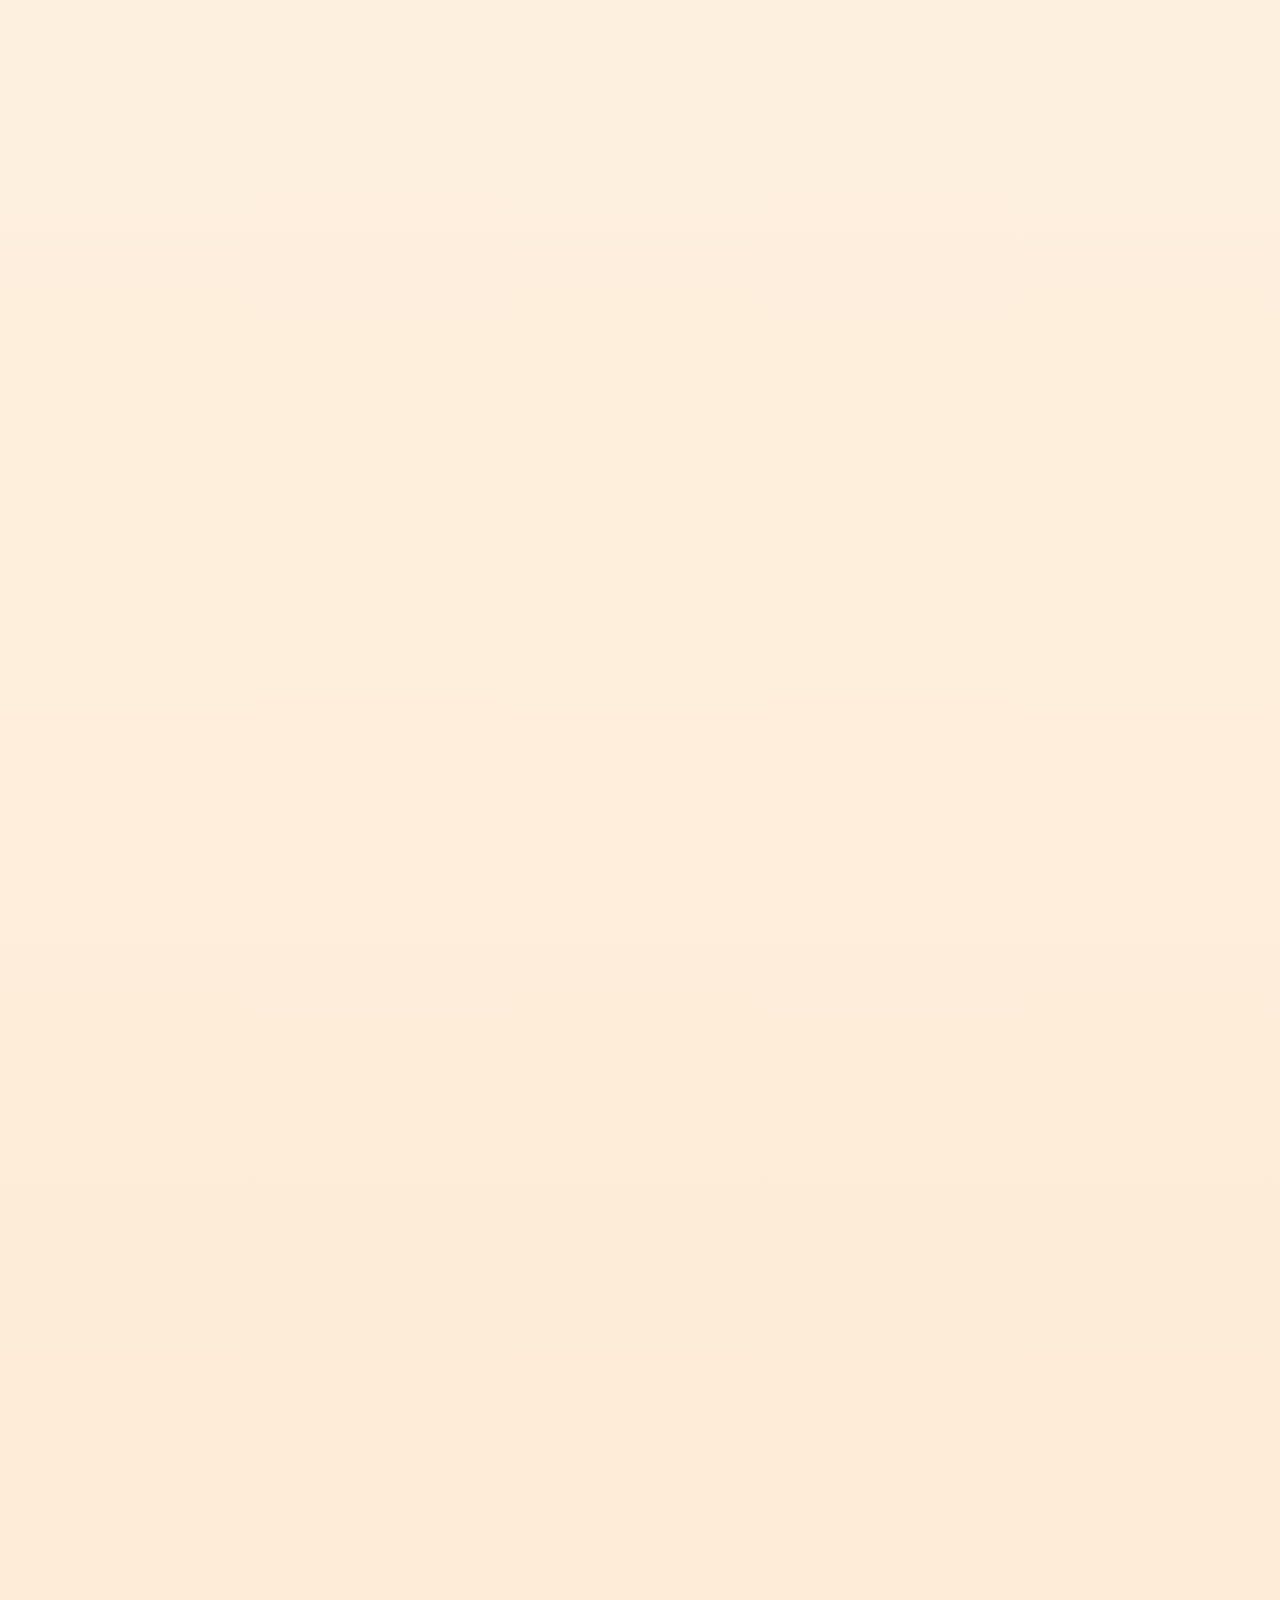
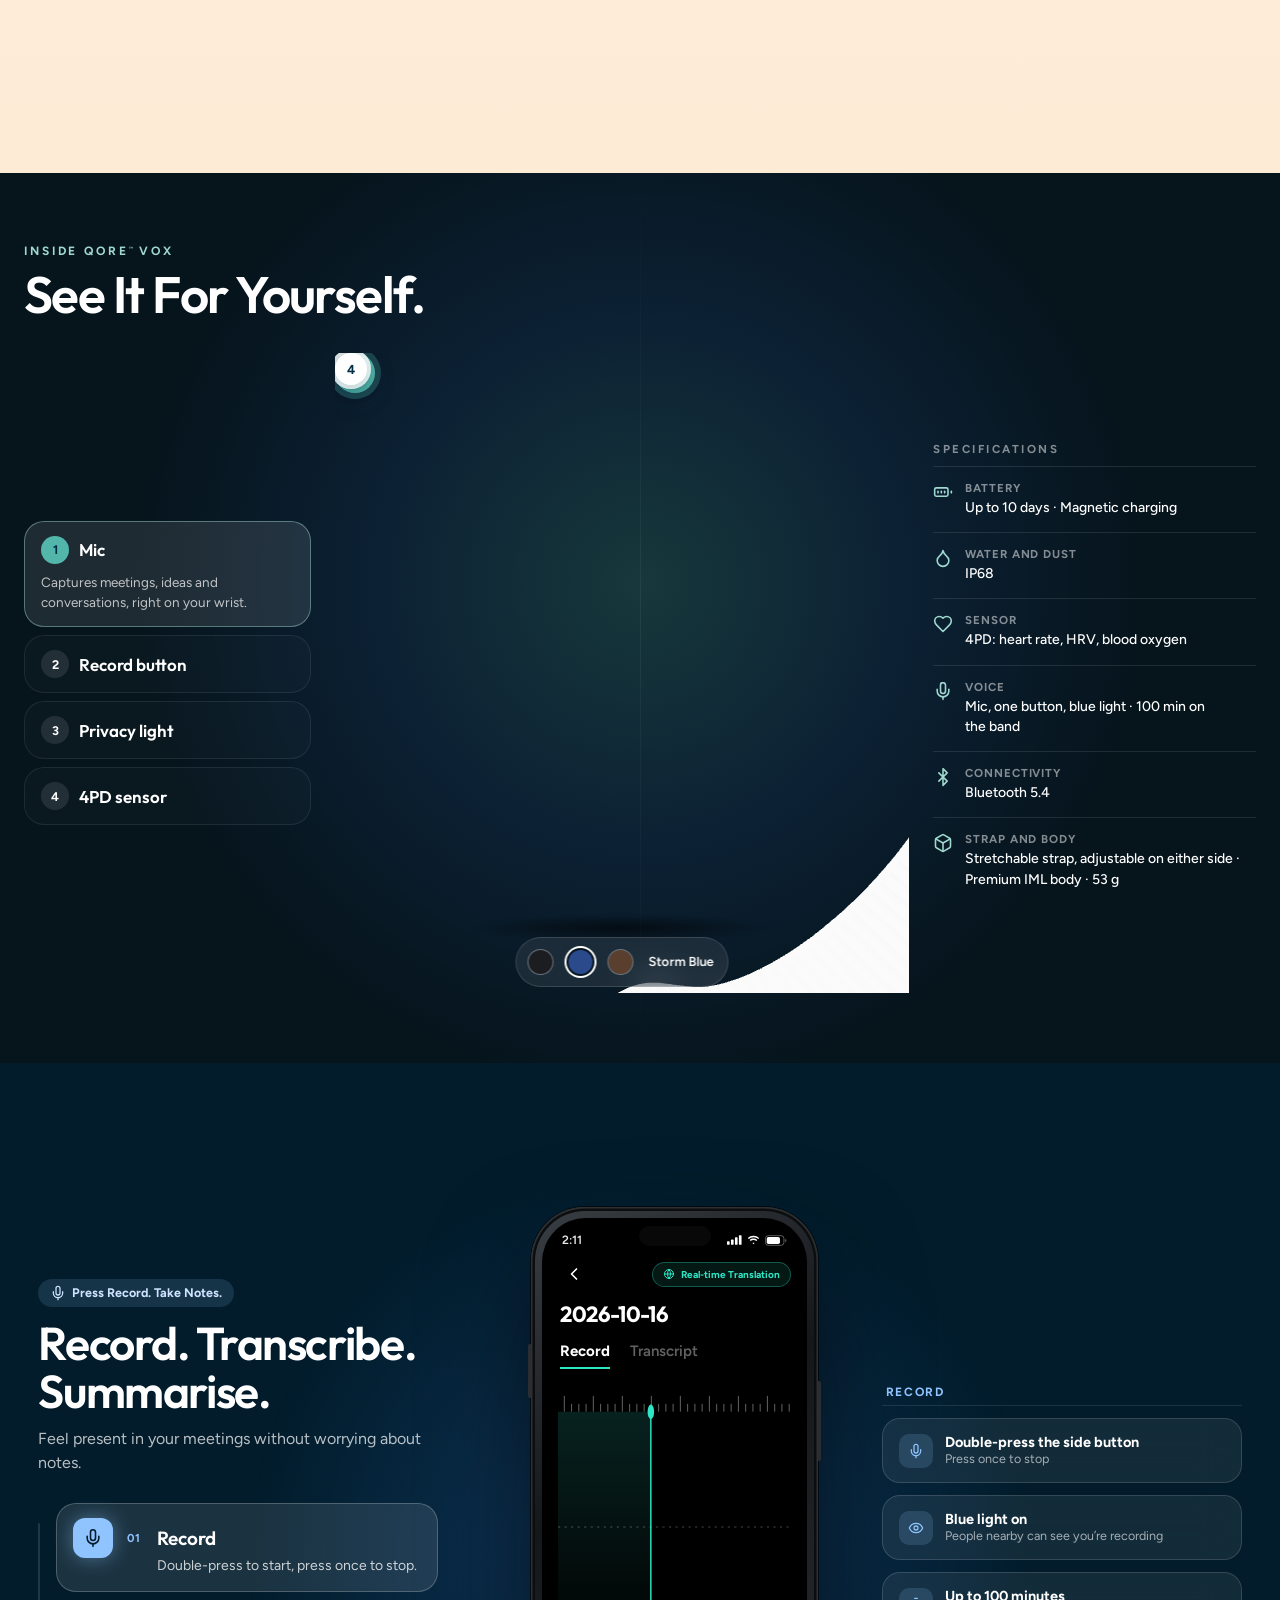
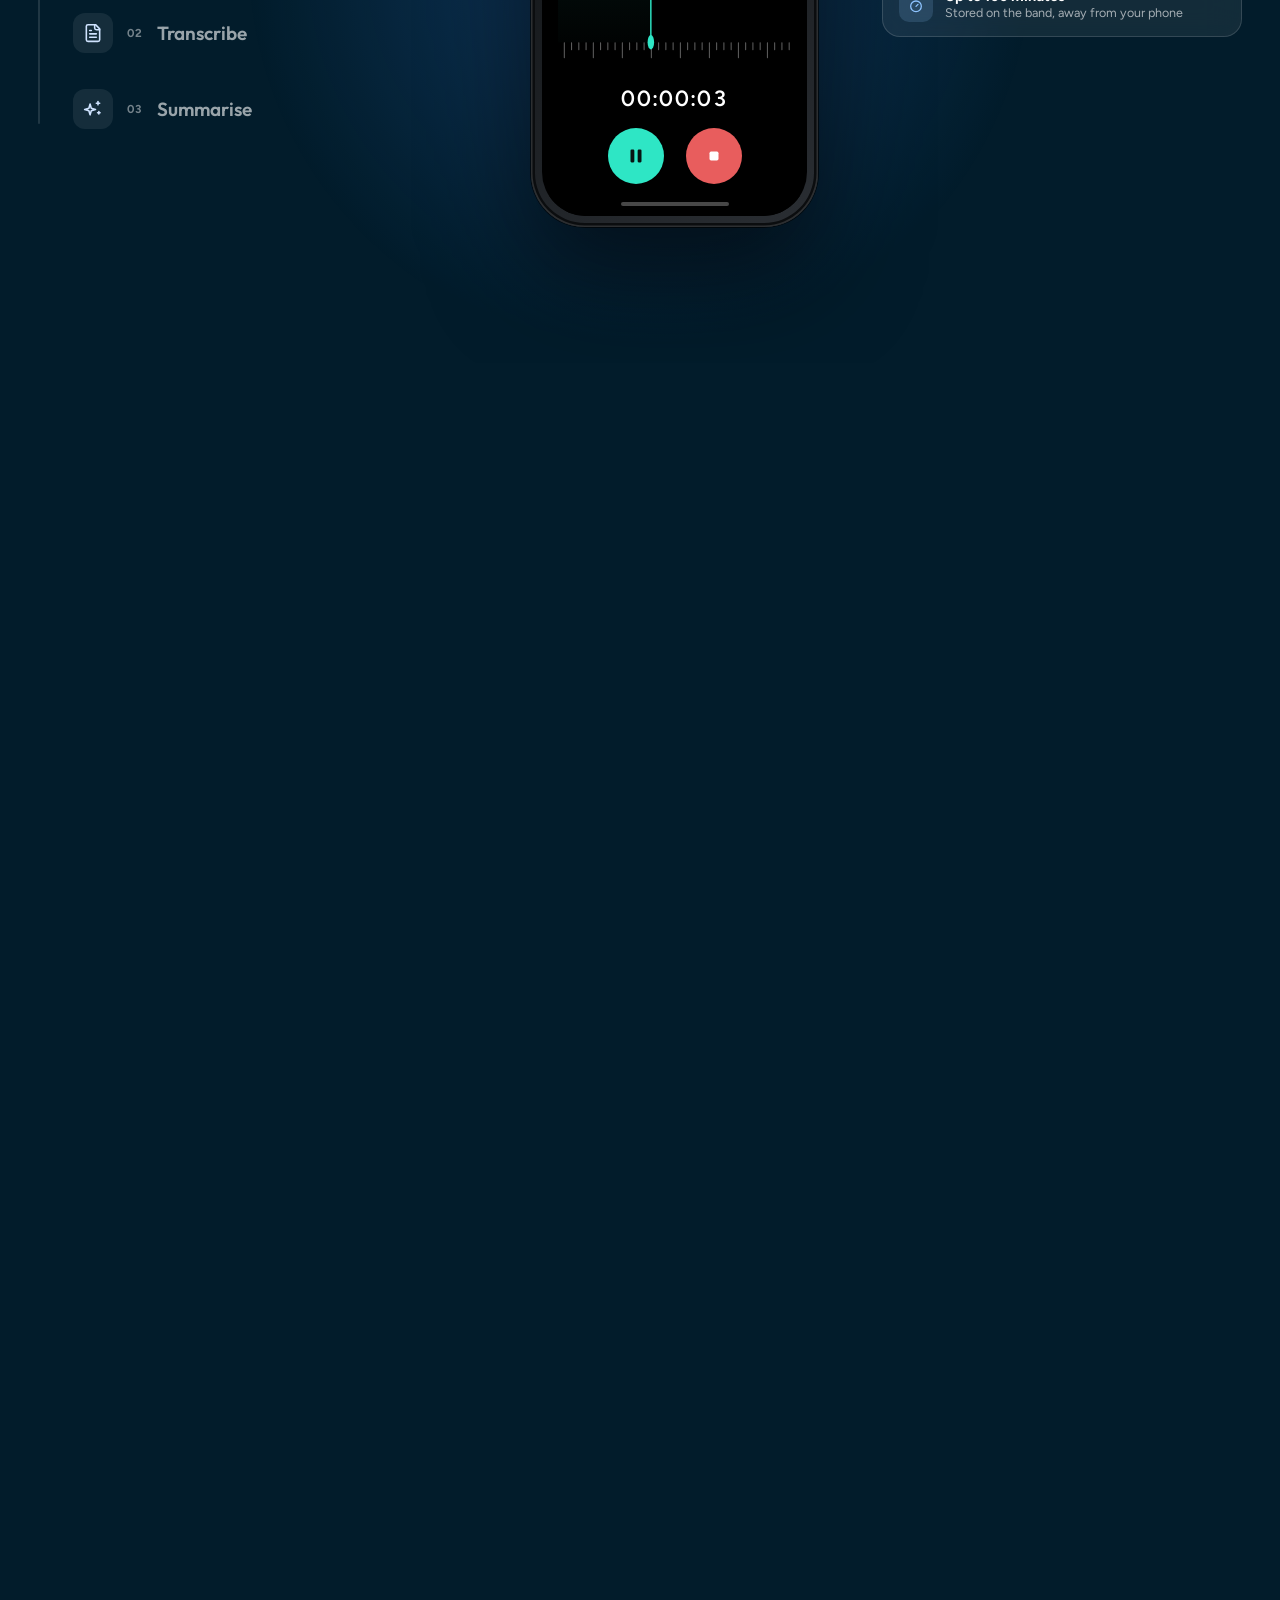
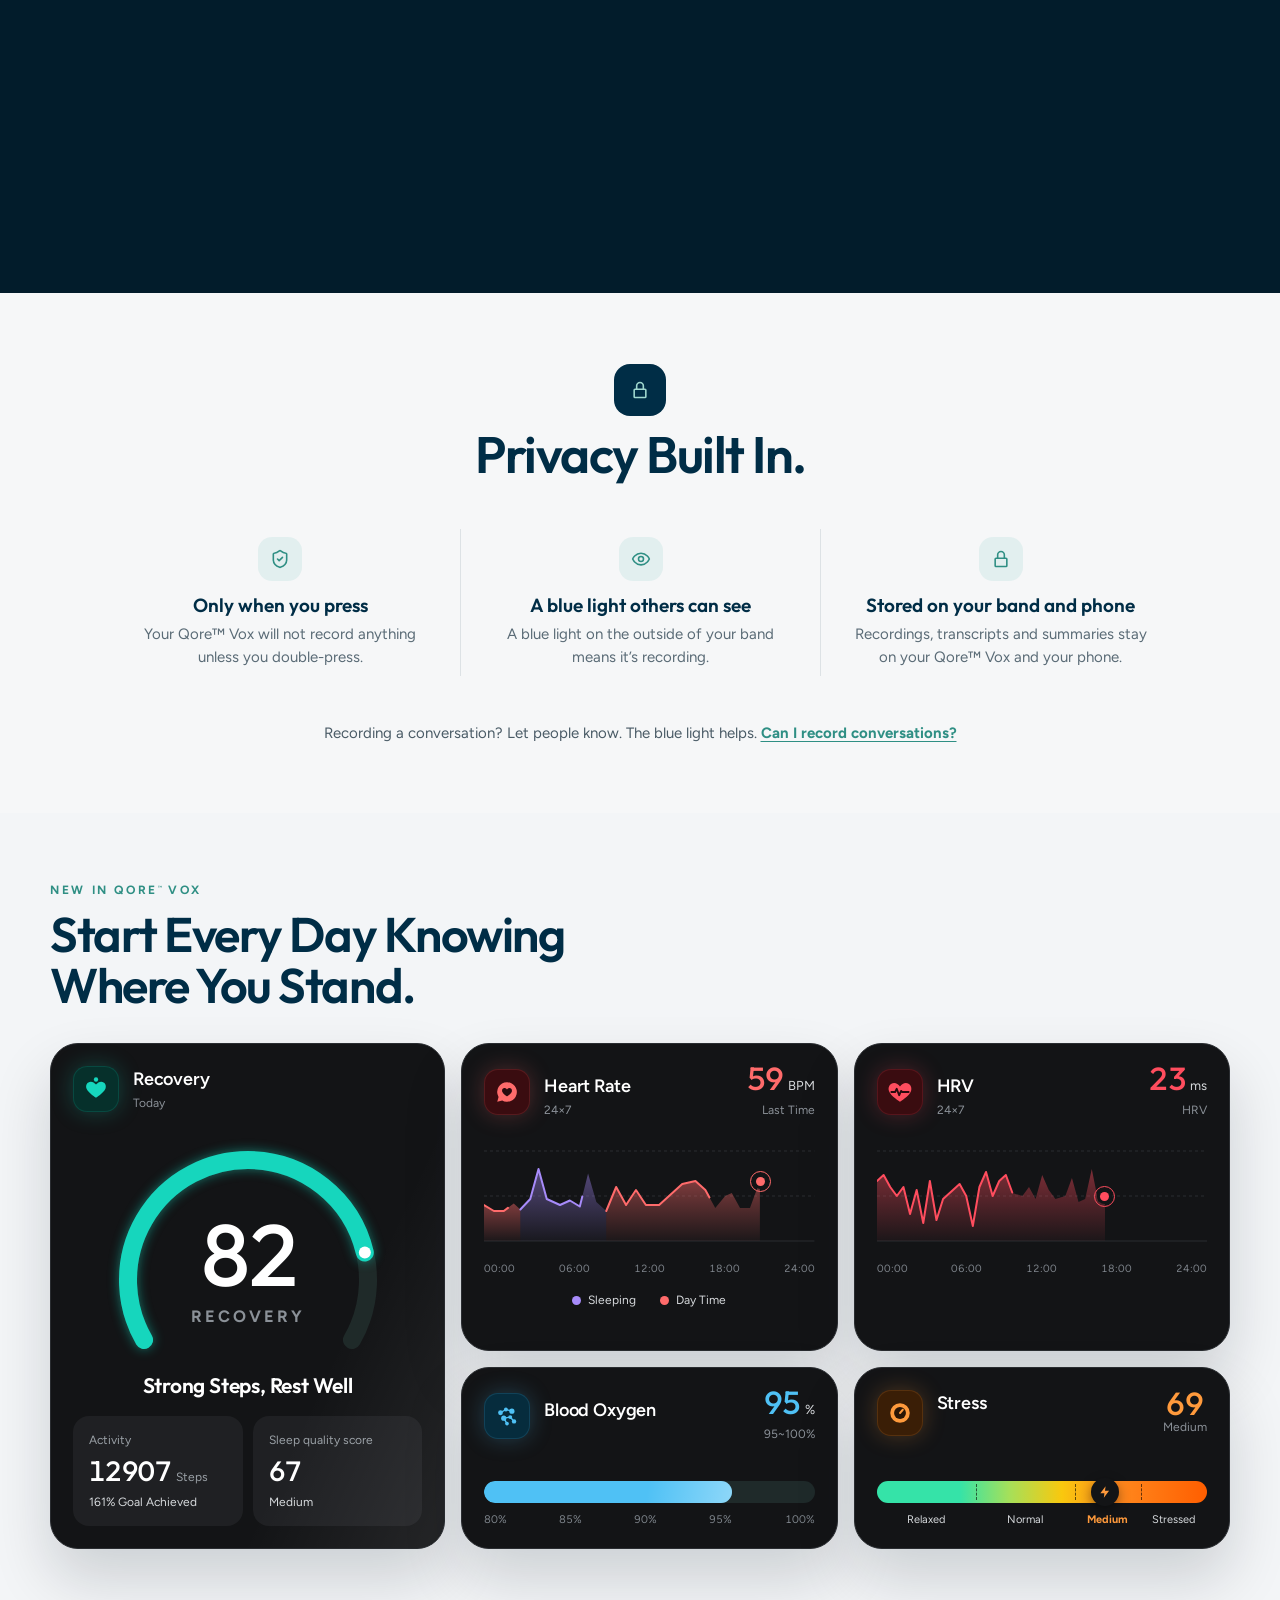
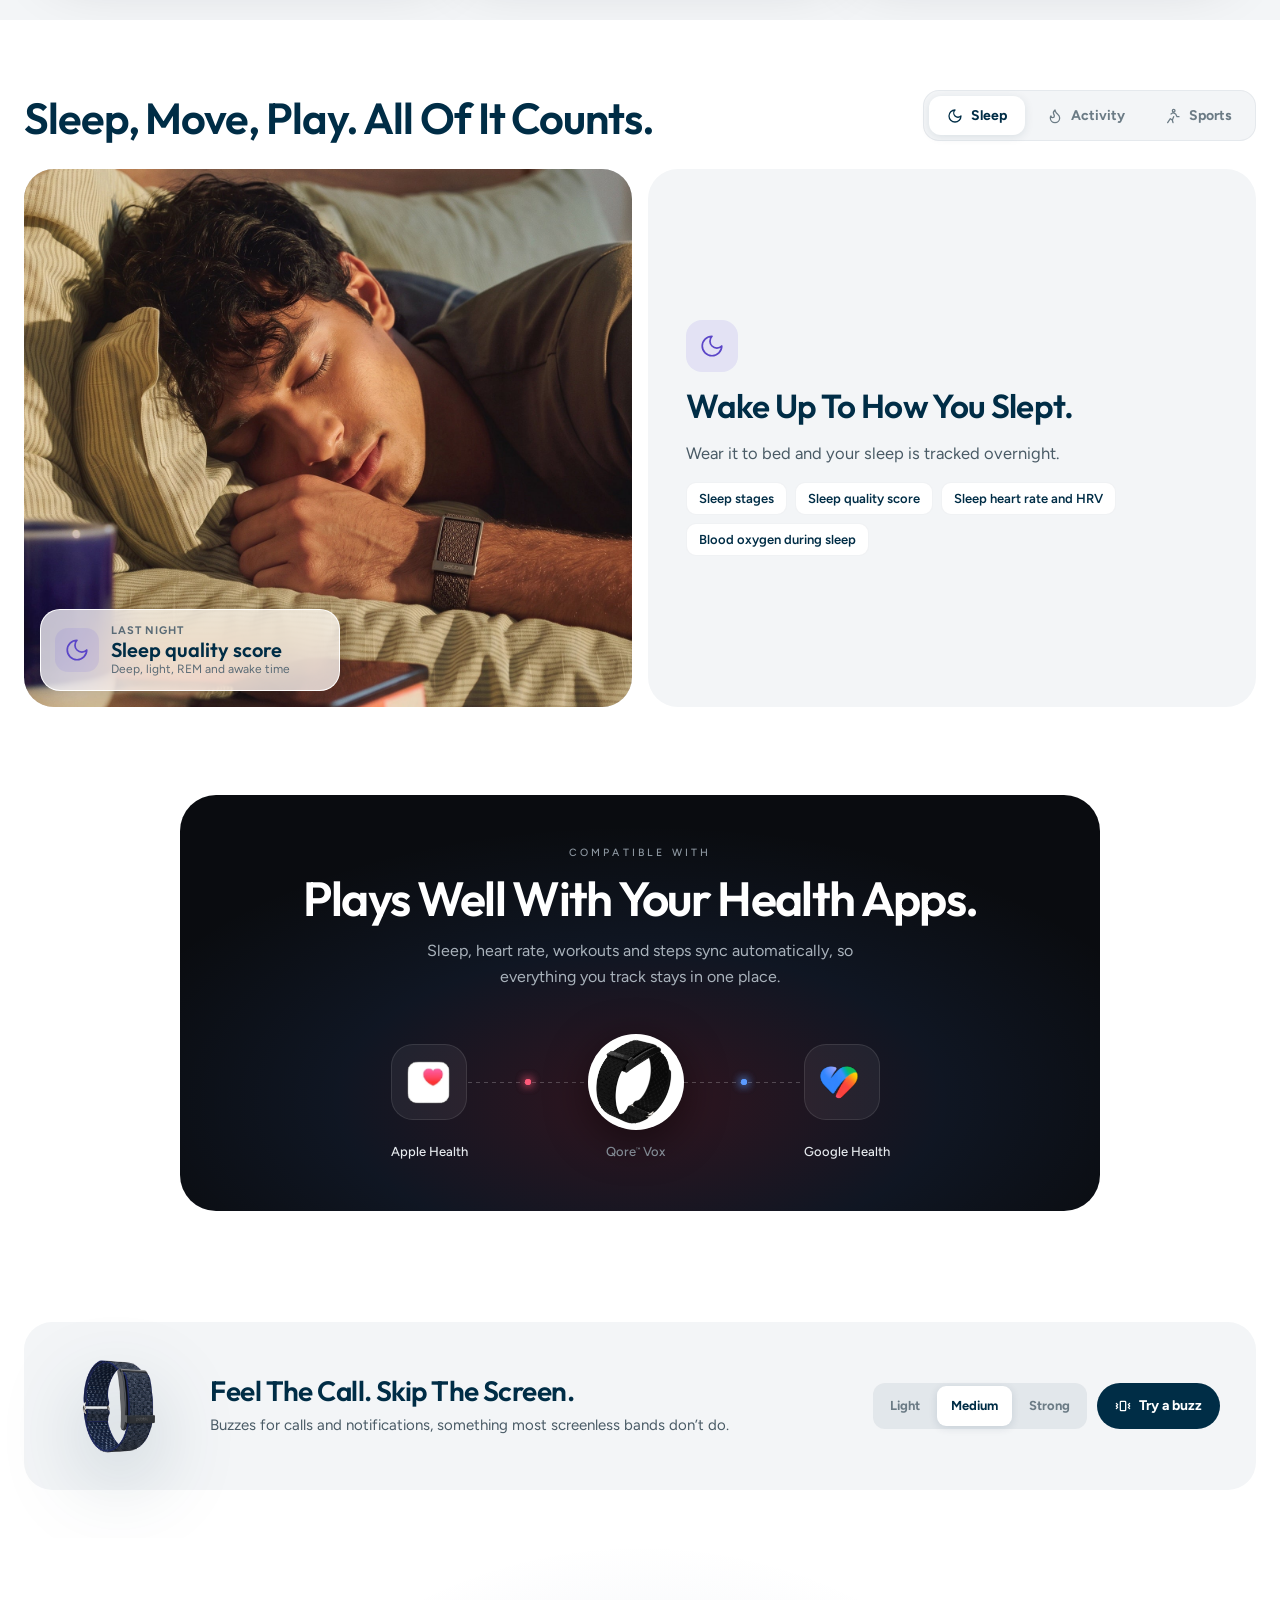
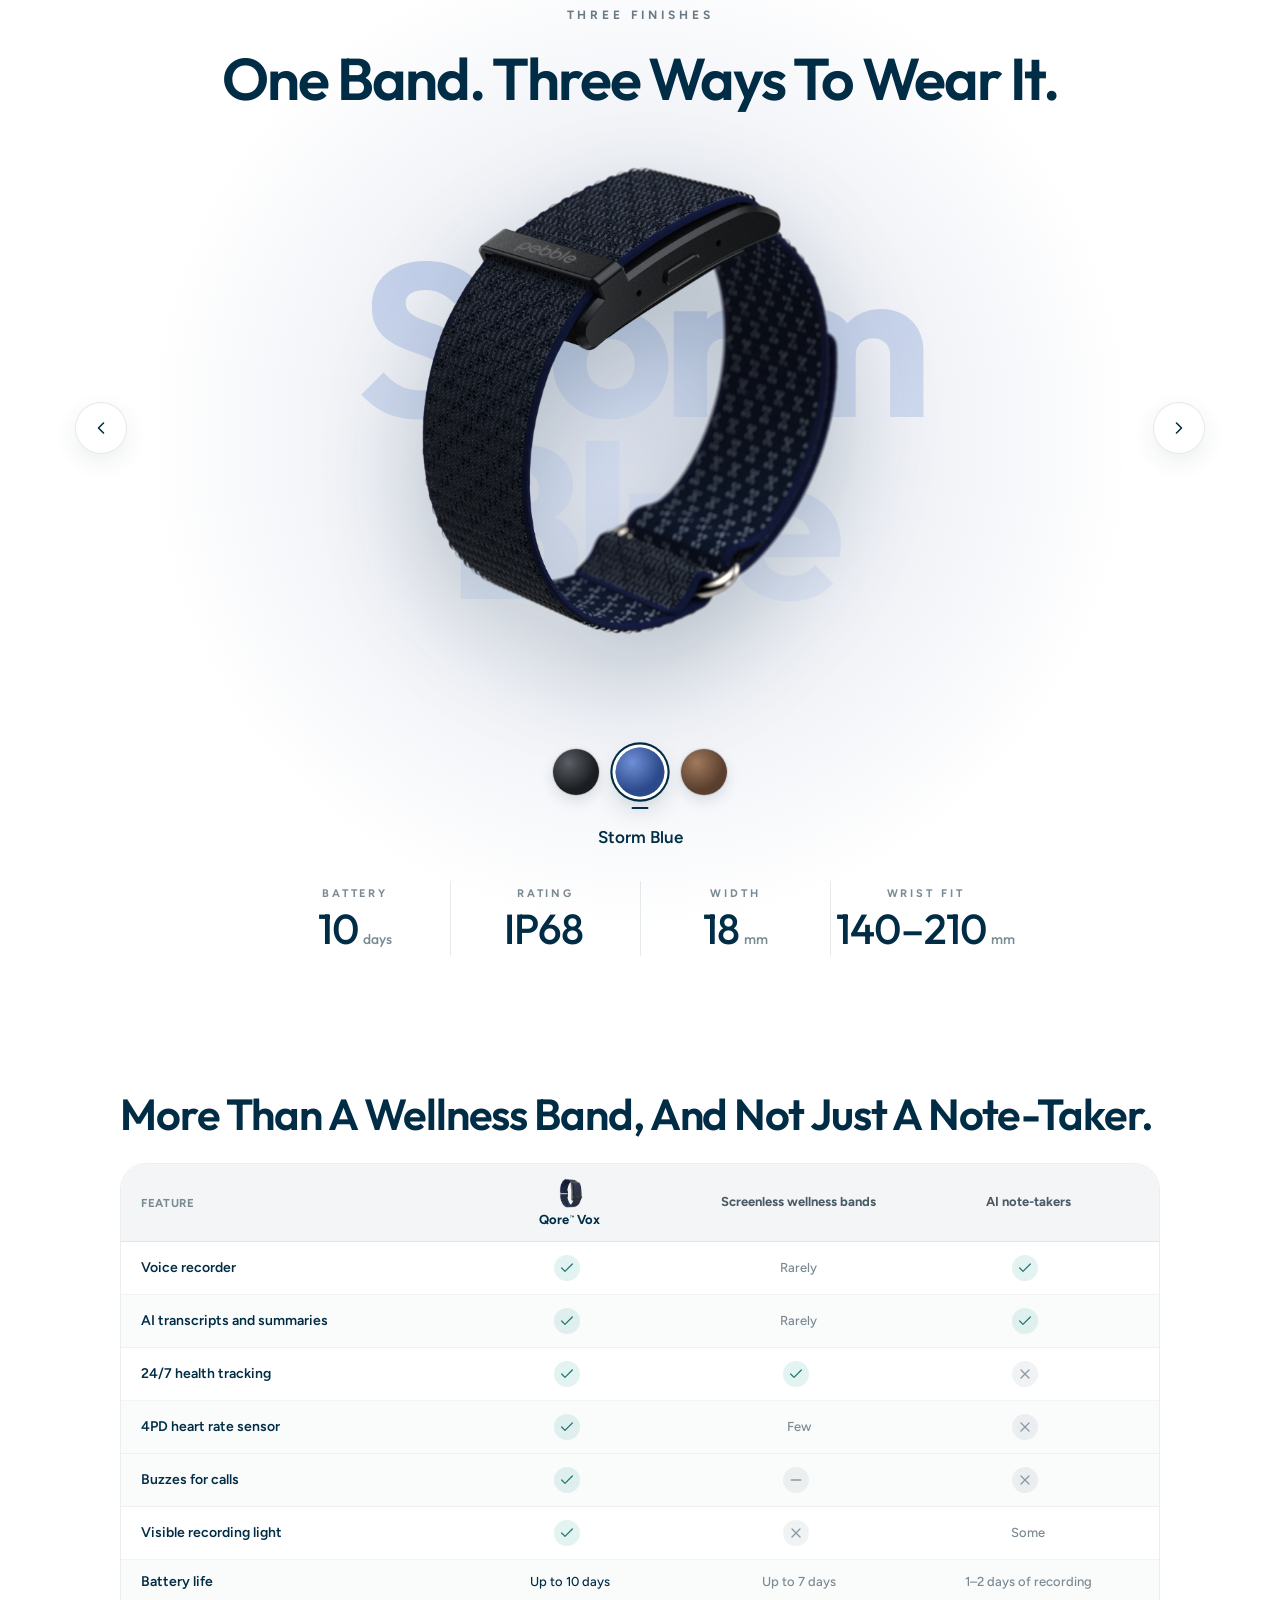
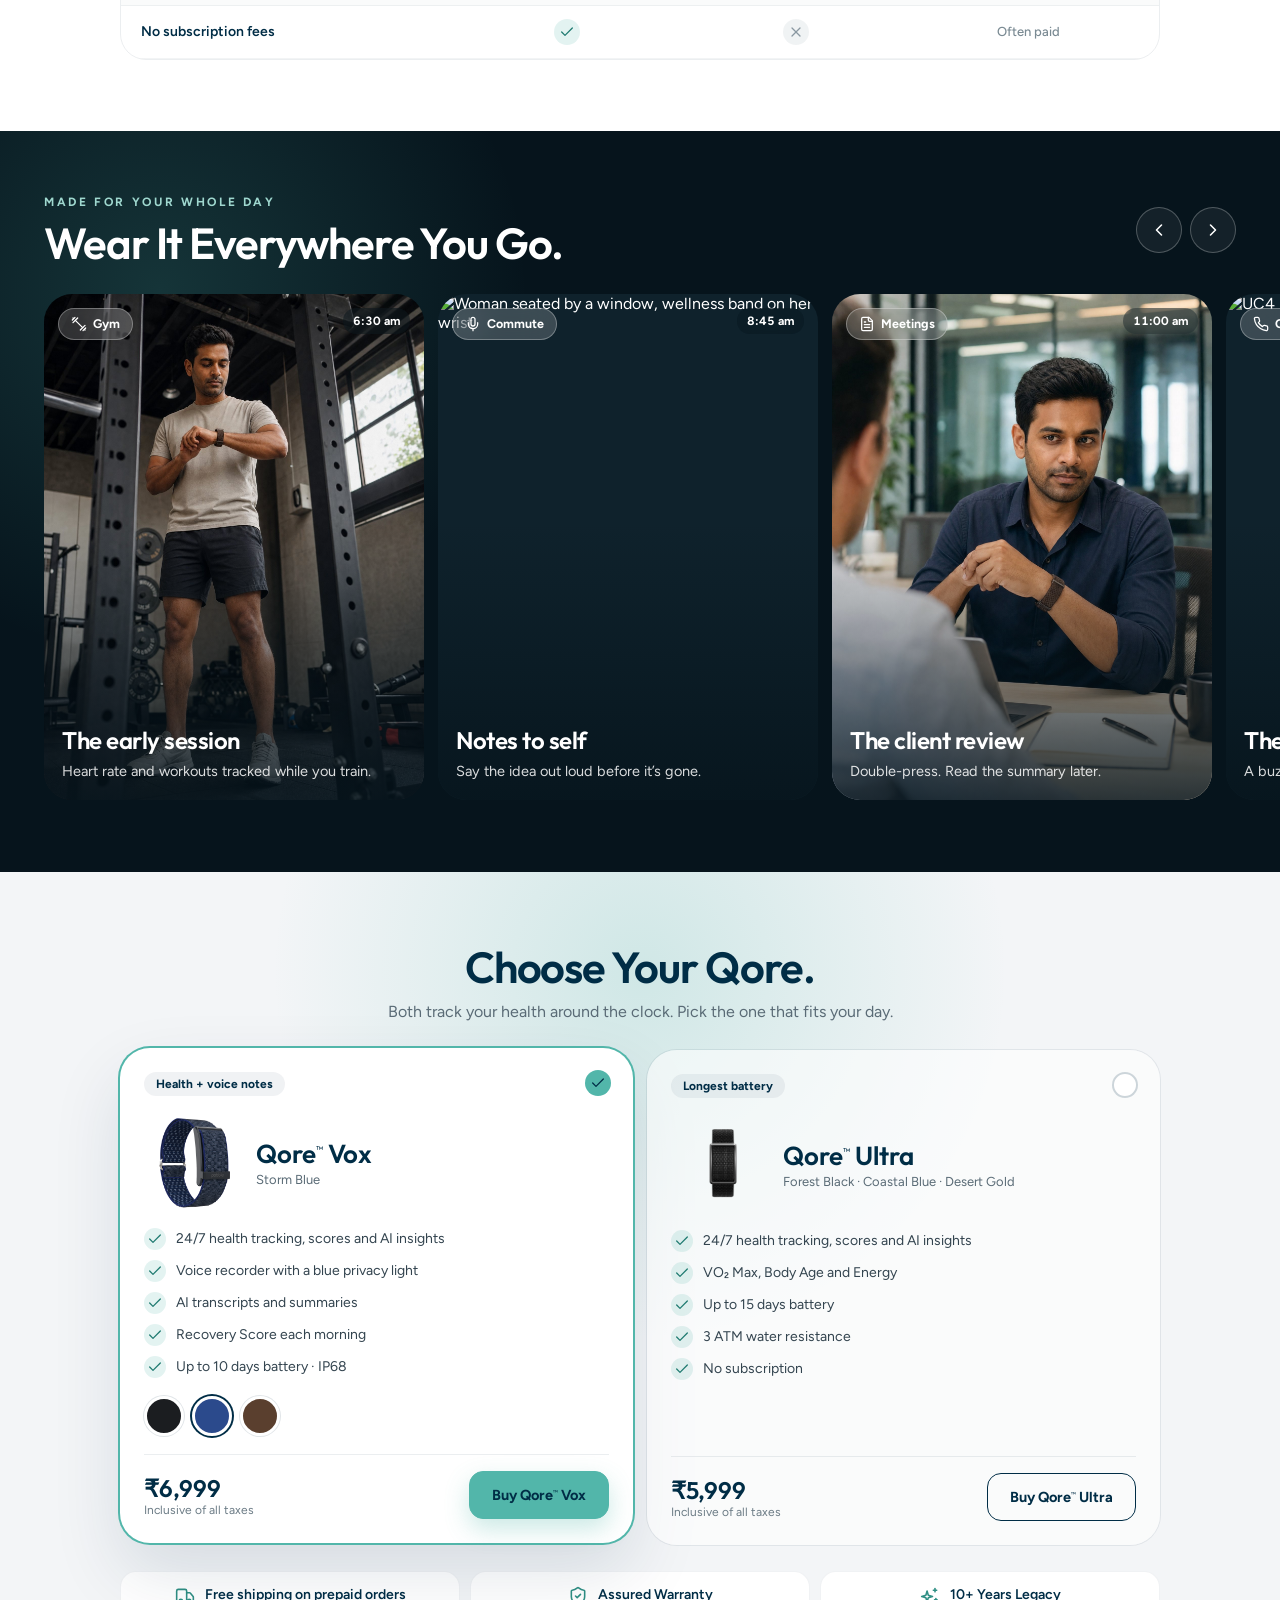
==== commit c16cc1ba: "pdf" ====
--- a/index.html
+++ b/index.html
@@ -7,7 +7,7 @@
 <link rel="preconnect" href="https://fonts.googleapis.com">
 <link rel="preconnect" href="https://fonts.gstatic.com" crossorigin>
 <link href="https://fonts.googleapis.com/css2?family=Outfit:wght@400;500;600;700&amp;family=Figtree:wght@400;500;600;700&amp;display=swap" rel="stylesheet">
-<link rel="stylesheet" href="styles.css?v=m6">
+<link rel="stylesheet" href="styles.css?v=m9">
 </head>
 <body>
 <div id="qv-root" data-dc-tpl="7" data-screen-label="Qore Vox landing v7" style="position: relative;">
@@ -64,7 +64,7 @@
     </div>
   </section>
 <section data-dc-tpl="49" id="demo" data-screen-label="00b Live demo" data-ref="demoRef" style="padding: clamp(28px, 4vw, 52px) clamp(10px, 2vw, 24px) clamp(12px, 2vw, 20px); background: rgb(243, 245, 247);">
-    <div data-dc-tpl="50" aria-hidden="true" style="margin: clamp(-18px, -1.5vw, -6px) calc(-1 * clamp(10px, 2vw, 24px)) 0px; overflow: hidden;"><div style="display: flex; flex-direction: column; align-items: center; gap: 10px;"><svg viewBox="0 0 1440 240" preserveAspectRatio="xMidYMid slice" style="display: block; width: 100%; height: clamp(150px, 17vw, 240px);"><defs><path id="rbIn" d="M -60 190 C 220 40, 470 250, 664 120"></path><path id="rbOut" d="M 776 120 C 960 20, 1180 220, 1500 70"></path><linearGradient id="rbFade" x1="0" x2="1"><stop offset="0" stop-color="#fff" stop-opacity="0"></stop><stop offset="0.12" stop-color="#fff" stop-opacity="1"></stop><stop offset="0.88" stop-color="#fff" stop-opacity="1"></stop><stop offset="1" stop-color="#fff" stop-opacity="0"></stop></linearGradient><mask id="rbMask"><rect x="0" y="0" width="1440" height="240" fill="url(#rbFade)"></rect></mask></defs><g mask="url(#rbMask)"><line x1="-40.0" y1="166.3" x2="-29.7" y2="188.6" stroke="#002d46" stroke-width="2.5" stroke-linecap="round"><animate attributeName="opacity" values="0.35;1;0.35" dur="0.72s" begin="0.00s" repeatCount="indefinite"></animate></line><line x1="-30.5" y1="155.2" x2="-15.9" y2="189.2" stroke="#1f8a7e" stroke-width="2.5" stroke-linecap="round"><animate attributeName="opacity" values="0.35;1;0.35" dur="0.83s" begin="0.07s" repeatCount="indefinite"></animate></line><line x1="-21.8" y1="141.7" x2="-1.3" y2="193.0" stroke="#1f8a7e" stroke-width="2.5" stroke-linecap="round"><animate attributeName="opacity" values="0.35;1;0.35" dur="0.94s" begin="0.14s" repeatCount="indefinite"></animate></line><line x1="-5.5" y1="147.8" x2="5.7" y2="178.0" stroke="#002d46" stroke-width="2.5" stroke-linecap="round"><animate attributeName="opacity" values="0.35;1;0.35" dur="1.05s" begin="0.21s" repeatCount="indefinite"></animate></line><line x1="1.7" y1="129.5" x2="21.6" y2="188.2" stroke="#1f8a7e" stroke-width="2.5" stroke-linecap="round"><animate attributeName="opacity" values="0.35;1;0.35" dur="1.16s" begin="0.28s" repeatCount="indefinite"></animate></line><line x1="16.7" y1="134.2" x2="29.7" y2="176.0" stroke="#1f8a7e" stroke-width="2.5" stroke-linecap="round"><animate attributeName="opacity" values="0.35;1;0.35" dur="0.72s" begin="0.35s" repeatCount="indefinite"></animate></line><line x1="30.8" y1="138.0" x2="38.6" y2="165.3" stroke="#002d46" stroke-width="2.5" stroke-linecap="round"><animate attributeName="opacity" values="0.35;1;0.35" dur="0.83s" begin="0.42s" repeatCount="indefinite"></animate></line><line x1="39.8" y1="123.7" x2="52.5" y2="173.5" stroke="#1f8a7e" stroke-width="2.5" stroke-linecap="round"><animate attributeName="opacity" values="0.35;1;0.35" dur="0.94s" begin="0.49s" repeatCount="indefinite"></animate></line><line x1="51.1" y1="117.5" x2="64.0" y2="174.2" stroke="#1f8a7e" stroke-width="2.5" stroke-linecap="round"><animate attributeName="opacity" values="0.35;1;0.35" dur="1.05s" begin="0.56s" repeatCount="indefinite"></animate></line><line x1="65.5" y1="126.2" x2="72.4" y2="160.6" stroke="#002d46" stroke-width="2.5" stroke-linecap="round"><animate attributeName="opacity" values="0.35;1;0.35" dur="1.16s" begin="0.00s" repeatCount="indefinite"></animate></line><line x1="76.2" y1="117.8" x2="84.5" y2="164.7" stroke="#1f8a7e" stroke-width="2.5" stroke-linecap="round"><animate attributeName="opacity" values="0.35;1;0.35" dur="0.72s" begin="0.07s" repeatCount="indefinite"></animate></line><line x1="89.2" y1="123.9" x2="94.0" y2="154.8" stroke="#1f8a7e" stroke-width="2.5" stroke-linecap="round"><animate attributeName="opacity" values="0.35;1;0.35" dur="0.83s" begin="0.14s" repeatCount="indefinite"></animate></line><line x1="99.4" y1="110.8" x2="106.4" y2="164.7" stroke="#002d46" stroke-width="2.5" stroke-linecap="round"><animate attributeName="opacity" values="0.35;1;0.35" dur="0.94s" begin="0.21s" repeatCount="indefinite"></animate></line><line x1="111.9" y1="116.4" x2="116.3" y2="156.5" stroke="#1f8a7e" stroke-width="2.5" stroke-linecap="round"><animate attributeName="opacity" values="0.35;1;0.35" dur="1.05s" begin="0.28s" repeatCount="indefinite"></animate></line><line x1="124.1" y1="122.2" x2="126.4" y2="148.5" stroke="#1f8a7e" stroke-width="2.5" stroke-linecap="round"><animate attributeName="opacity" values="0.35;1;0.35" dur="1.16s" begin="0.35s" repeatCount="indefinite"></animate></line><line x1="134.9" y1="111.7" x2="137.9" y2="157.3" stroke="#002d46" stroke-width="2.5" stroke-linecap="round"><animate attributeName="opacity" values="0.35;1;0.35" dur="0.72s" begin="0.42s" repeatCount="indefinite"></animate></line><line x1="146.9" y1="121.6" x2="148.1" y2="146.2" stroke="#1f8a7e" stroke-width="2.5" stroke-linecap="round"><animate attributeName="opacity" values="0.35;1;0.35" dur="0.83s" begin="0.49s" repeatCount="indefinite"></animate></line><line x1="158.0" y1="115.0" x2="159.1" y2="152.0" stroke="#1f8a7e" stroke-width="2.5" stroke-linecap="round"><animate attributeName="opacity" values="0.35;1;0.35" dur="0.94s" begin="0.56s" repeatCount="indefinite"></animate></line><line x1="169.3" y1="105.6" x2="169.8" y2="160.9" stroke="#002d46" stroke-width="2.5" stroke-linecap="round"><animate attributeName="opacity" values="0.35;1;0.35" dur="1.05s" begin="0.00s" repeatCount="indefinite"></animate></line><line x1="180.6" y1="117.2" x2="180.4" y2="149.4" stroke="#1f8a7e" stroke-width="2.5" stroke-linecap="round"><animate attributeName="opacity" values="0.35;1;0.35" dur="1.16s" begin="0.07s" repeatCount="indefinite"></animate></line><line x1="192.2" y1="102.5" x2="190.7" y2="164.4" stroke="#1f8a7e" stroke-width="2.5" stroke-linecap="round"><animate attributeName="opacity" values="0.35;1;0.35" dur="0.72s" begin="0.14s" repeatCount="indefinite"></animate></line><line x1="203.2" y1="111.9" x2="201.5" y2="155.6" stroke="#002d46" stroke-width="2.5" stroke-linecap="round"><animate attributeName="opacity" values="0.35;1;0.35" dur="0.83s" begin="0.21s" repeatCount="indefinite"></animate></line><line x1="213.9" y1="120.1" x2="212.4" y2="148.5" stroke="#1f8a7e" stroke-width="2.5" stroke-linecap="round"><animate attributeName="opacity" values="0.35;1;0.35" dur="0.94s" begin="0.28s" repeatCount="indefinite"></animate></line><line x1="225.6" y1="109.3" x2="222.2" y2="160.6" stroke="#1f8a7e" stroke-width="2.5" stroke-linecap="round"><animate attributeName="opacity" values="0.35;1;0.35" dur="1.05s" begin="0.35s" repeatCount="indefinite"></animate></line><line x1="236.9" y1="106.7" x2="232.4" y2="164.7" stroke="#002d46" stroke-width="2.5" stroke-linecap="round"><animate attributeName="opacity" values="0.35;1;0.35" dur="1.16s" begin="0.42s" repeatCount="indefinite"></animate></line><line x1="246.9" y1="119.1" x2="243.8" y2="154.1" stroke="#1f8a7e" stroke-width="2.5" stroke-linecap="round"><animate attributeName="opacity" values="0.35;1;0.35" dur="0.72s" begin="0.49s" repeatCount="indefinite"></animate></line><line x1="258.3" y1="113.9" x2="253.6" y2="161.3" stroke="#1f8a7e" stroke-width="2.5" stroke-linecap="round"><animate attributeName="opacity" values="0.35;1;0.35" dur="0.83s" begin="0.56s" repeatCount="indefinite"></animate></line><line x1="268.3" y1="123.2" x2="264.9" y2="154.3" stroke="#002d46" stroke-width="2.5" stroke-linecap="round"><animate attributeName="opacity" values="0.35;1;0.35" dur="0.94s" begin="0.00s" repeatCount="indefinite"></animate></line><line x1="280.3" y1="112.9" x2="274.0" y2="166.9" stroke="#1f8a7e" stroke-width="2.5" stroke-linecap="round"><animate attributeName="opacity" values="0.35;1;0.35" dur="1.05s" begin="0.07s" repeatCount="indefinite"></animate></line><line x1="290.1" y1="121.1" x2="285.1" y2="161.2" stroke="#1f8a7e" stroke-width="2.5" stroke-linecap="round"><animate attributeName="opacity" values="0.35;1;0.35" dur="1.16s" begin="0.14s" repeatCount="indefinite"></animate></line><line x1="299.8" y1="129.4" x2="296.4" y2="155.6" stroke="#002d46" stroke-width="2.5" stroke-linecap="round"><animate attributeName="opacity" values="0.35;1;0.35" dur="0.72s" begin="0.21s" repeatCount="indefinite"></animate></line><line x1="311.5" y1="121.3" x2="305.4" y2="166.5" stroke="#1f8a7e" stroke-width="2.5" stroke-linecap="round"><animate attributeName="opacity" values="0.35;1;0.35" dur="0.83s" begin="0.28s" repeatCount="indefinite"></animate></line><line x1="320.5" y1="133.1" x2="317.1" y2="157.5" stroke="#1f8a7e" stroke-width="2.5" stroke-linecap="round"><animate attributeName="opacity" values="0.35;1;0.35" dur="0.94s" begin="0.35s" repeatCount="indefinite"></animate></line><line x1="331.7" y1="128.4" x2="326.5" y2="165.1" stroke="#002d46" stroke-width="2.5" stroke-linecap="round"><animate attributeName="opacity" values="0.35;1;0.35" dur="1.05s" begin="0.42s" repeatCount="indefinite"></animate></line><line x1="343.3" y1="120.9" x2="335.4" y2="175.6" stroke="#1f8a7e" stroke-width="2.5" stroke-linecap="round"><animate attributeName="opacity" values="0.35;1;0.35" dur="1.16s" begin="0.49s" repeatCount="indefinite"></animate></line><line x1="351.9" y1="133.8" x2="347.2" y2="165.7" stroke="#1f8a7e" stroke-width="2.5" stroke-linecap="round"><animate attributeName="opacity" values="0.35;1;0.35" dur="0.72s" begin="0.56s" repeatCount="indefinite"></animate></line><line x1="364.2" y1="120.5" x2="355.3" y2="181.9" stroke="#002d46" stroke-width="2.5" stroke-linecap="round"><animate attributeName="opacity" values="0.35;1;0.35" dur="0.83s" begin="0.00s" repeatCount="indefinite"></animate></line><line x1="372.9" y1="131.0" x2="366.7" y2="174.3" stroke="#1f8a7e" stroke-width="2.5" stroke-linecap="round"><animate attributeName="opacity" values="0.35;1;0.35" dur="0.94s" begin="0.07s" repeatCount="indefinite"></animate></line><line x1="381.8" y1="140.0" x2="377.9" y2="168.1" stroke="#1f8a7e" stroke-width="2.5" stroke-linecap="round"><animate attributeName="opacity" values="0.35;1;0.35" dur="1.05s" begin="0.14s" repeatCount="indefinite"></animate></line><line x1="393.3" y1="130.0" x2="386.4" y2="180.9" stroke="#002d46" stroke-width="2.5" stroke-linecap="round"><animate attributeName="opacity" values="0.35;1;0.35" dur="1.16s" begin="0.21s" repeatCount="indefinite"></animate></line><line x1="403.6" y1="128.0" x2="396.0" y2="185.6" stroke="#1f8a7e" stroke-width="2.5" stroke-linecap="round"><animate attributeName="opacity" values="0.35;1;0.35" dur="0.72s" begin="0.28s" repeatCount="indefinite"></animate></line><line x1="411.8" y1="140.6" x2="407.5" y2="175.5" stroke="#1f8a7e" stroke-width="2.5" stroke-linecap="round"><animate attributeName="opacity" values="0.35;1;0.35" dur="0.83s" begin="0.35s" repeatCount="indefinite"></animate></line><line x1="422.3" y1="135.6" x2="416.7" y2="182.9" stroke="#002d46" stroke-width="2.5" stroke-linecap="round"><animate attributeName="opacity" values="0.35;1;0.35" dur="0.94s" begin="0.42s" repeatCount="indefinite"></animate></line><line x1="431.0" y1="144.8" x2="427.6" y2="175.9" stroke="#1f8a7e" stroke-width="2.5" stroke-linecap="round"><animate attributeName="opacity" values="0.35;1;0.35" dur="1.05s" begin="0.49s" repeatCount="indefinite"></animate></line><line x1="441.7" y1="134.4" x2="436.3" y2="188.4" stroke="#1f8a7e" stroke-width="2.5" stroke-linecap="round"><animate attributeName="opacity" values="0.35;1;0.35" dur="1.16s" begin="0.56s" repeatCount="indefinite"></animate></line><line x1="450.4" y1="142.2" x2="446.9" y2="182.4" stroke="#002d46" stroke-width="2.5" stroke-linecap="round"><animate attributeName="opacity" values="0.35;1;0.35" dur="0.72s" begin="0.00s" repeatCount="indefinite"></animate></line><line x1="459.2" y1="149.9" x2="457.3" y2="176.3" stroke="#1f8a7e" stroke-width="2.5" stroke-linecap="round"><animate attributeName="opacity" values="0.35;1;0.35" dur="0.83s" begin="0.07s" repeatCount="indefinite"></animate></line><line x1="469.2" y1="140.9" x2="466.4" y2="186.5" stroke="#1f8a7e" stroke-width="2.5" stroke-linecap="round"><animate attributeName="opacity" values="0.35;1;0.35" dur="0.94s" begin="0.14s" repeatCount="indefinite"></animate></line><line x1="477.9" y1="151.9" x2="476.7" y2="176.5" stroke="#002d46" stroke-width="2.5" stroke-linecap="round"><animate attributeName="opacity" values="0.35;1;0.35" dur="1.05s" begin="0.21s" repeatCount="indefinite"></animate></line><line x1="487.3" y1="146.0" x2="486.2" y2="183.1" stroke="#1f8a7e" stroke-width="2.5" stroke-linecap="round"><animate attributeName="opacity" values="0.35;1;0.35" dur="1.16s" begin="0.28s" repeatCount="indefinite"></animate></line><line x1="496.4" y1="137.1" x2="495.9" y2="192.4" stroke="#1f8a7e" stroke-width="2.5" stroke-linecap="round"><animate attributeName="opacity" values="0.35;1;0.35" dur="0.72s" begin="0.35s" repeatCount="indefinite"></animate></line><line x1="505.3" y1="148.6" x2="505.6" y2="180.8" stroke="#002d46" stroke-width="2.5" stroke-linecap="round"><animate attributeName="opacity" values="0.35;1;0.35" dur="0.83s" begin="0.42s" repeatCount="indefinite"></animate></line><line x1="513.7" y1="133.5" x2="515.7" y2="195.5" stroke="#1f8a7e" stroke-width="2.5" stroke-linecap="round"><animate attributeName="opacity" values="0.35;1;0.35" dur="0.94s" begin="0.49s" repeatCount="indefinite"></animate></line><line x1="522.7" y1="142.3" x2="525.1" y2="186.0" stroke="#1f8a7e" stroke-width="2.5" stroke-linecap="round"><animate attributeName="opacity" values="0.35;1;0.35" dur="1.05s" begin="0.56s" repeatCount="indefinite"></animate></line><line x1="531.9" y1="149.4" x2="534.2" y2="177.7" stroke="#002d46" stroke-width="2.5" stroke-linecap="round"><animate attributeName="opacity" values="0.35;1;0.35" dur="1.16s" begin="0.00s" repeatCount="indefinite"></animate></line><line x1="539.5" y1="137.1" x2="544.8" y2="188.3" stroke="#1f8a7e" stroke-width="2.5" stroke-linecap="round"><animate attributeName="opacity" values="0.35;1;0.35" dur="0.72s" begin="0.07s" repeatCount="indefinite"></animate></line><line x1="547.3" y1="132.8" x2="555.0" y2="190.4" stroke="#1f8a7e" stroke-width="2.5" stroke-linecap="round"><animate attributeName="opacity" values="0.35;1;0.35" dur="0.83s" begin="0.14s" repeatCount="indefinite"></animate></line><line x1="557.3" y1="143.0" x2="563.0" y2="177.6" stroke="#002d46" stroke-width="2.5" stroke-linecap="round"><animate attributeName="opacity" values="0.35;1;0.35" dur="0.94s" begin="0.21s" repeatCount="indefinite"></animate></line><line x1="564.5" y1="135.3" x2="573.6" y2="182.1" stroke="#1f8a7e" stroke-width="2.5" stroke-linecap="round"><animate attributeName="opacity" values="0.35;1;0.35" dur="1.05s" begin="0.28s" repeatCount="indefinite"></animate></line><line x1="574.4" y1="141.6" x2="581.3" y2="172.1" stroke="#1f8a7e" stroke-width="2.5" stroke-linecap="round"><animate attributeName="opacity" values="0.35;1;0.35" dur="1.16s" begin="0.35s" repeatCount="indefinite"></animate></line><line x1="579.8" y1="128.4" x2="593.5" y2="181.0" stroke="#002d46" stroke-width="2.5" stroke-linecap="round"><animate attributeName="opacity" values="0.35;1;0.35" dur="0.72s" begin="0.42s" repeatCount="indefinite"></animate></line><line x1="589.6" y1="132.9" x2="601.2" y2="171.6" stroke="#1f8a7e" stroke-width="2.5" stroke-linecap="round"><animate attributeName="opacity" values="0.35;1;0.35" dur="0.83s" begin="0.49s" repeatCount="indefinite"></animate></line><line x1="599.8" y1="137.0" x2="608.3" y2="162.1" stroke="#1f8a7e" stroke-width="2.5" stroke-linecap="round"><animate attributeName="opacity" values="0.35;1;0.35" dur="0.94s" begin="0.56s" repeatCount="indefinite"></animate></line><line x1="604.6" y1="125.1" x2="620.7" y2="167.8" stroke="#002d46" stroke-width="2.5" stroke-linecap="round"><animate attributeName="opacity" values="0.35;1;0.35" dur="1.05s" begin="0.00s" repeatCount="indefinite"></animate></line><line x1="616.4" y1="131.8" x2="625.9" y2="154.4" stroke="#1f8a7e" stroke-width="2.5" stroke-linecap="round"><animate attributeName="opacity" values="0.35;1;0.35" dur="1.16s" begin="0.07s" repeatCount="indefinite"></animate></line><line x1="621.9" y1="122.5" x2="637.4" y2="156.1" stroke="#1f8a7e" stroke-width="2.5" stroke-linecap="round"><animate attributeName="opacity" values="0.35;1;0.35" dur="0.72s" begin="0.14s" repeatCount="indefinite"></animate></line><line x1="625.5" y1="110.6" x2="650.6" y2="159.9" stroke="#002d46" stroke-width="2.5" stroke-linecap="round"><animate attributeName="opacity" values="0.35;1;0.35" dur="0.83s" begin="0.21s" repeatCount="indefinite"></animate></line><line x1="638.5" y1="116.7" x2="654.3" y2="144.9" stroke="#1f8a7e" stroke-width="2.5" stroke-linecap="round"><animate attributeName="opacity" values="0.35;1;0.35" dur="0.94s" begin="0.28s" repeatCount="indefinite"></animate></line><text style="font-family: Figtree, sans-serif; font-size: 19px; font-weight: 600;"><textPath href="#rbOut" startOffset="-50%"><tspan style="fill: rgb(31, 138, 126);">We</tspan><tspan style="fill: rgb(0, 45, 70);"> can move the launch to the 24th if the samples clear this week</tspan><tspan style="fill: rgb(31, 138, 126);">.</tspan><tspan style="fill: rgb(0, 45, 70);"> </tspan><tspan style="fill: rgb(31, 138, 126);">Then</tspan><tspan style="fill: rgb(0, 45, 70);"> the revised quote has to go out by </tspan><tspan style="fill: rgb(31, 138, 126);">Friday</tspan><tspan style="fill: rgb(31, 138, 126);">.</tspan><tspan style="fill: rgb(0, 45, 70);"> </tspan><tspan style="fill: rgb(31, 138, 126);">Let’s</tspan><tspan style="fill: rgb(0, 45, 70);"> keep the budget where it is for now</tspan><tspan style="fill: rgb(31, 138, 126);">.</tspan><tspan style="fill: rgb(0, 45, 70);">      </tspan><tspan style="fill: rgb(31, 138, 126);">We</tspan><tspan style="fill: rgb(0, 45, 70);"> can move the launch to the 24th if the samples clear this week</tspan><tspan style="fill: rgb(31, 138, 126);">.</tspan><tspan style="fill: rgb(0, 45, 70);"> </tspan><tspan style="fill: rgb(31, 138, 126);">Then</tspan><tspan style="fill: rgb(0, 45, 70);"> the revised quote has to go out by </tspan><tspan style="fill: rgb(31, 138, 126);">Friday</tspan><tspan style="fill: rgb(31, 138, 126);">.</tspan><tspan style="fill: rgb(0, 45, 70);"> </tspan><tspan style="fill: rgb(31, 138, 126);">Let’s</tspan><tspan style="fill: rgb(0, 45, 70);"> keep the budget where it is for now</tspan><tspan style="fill: rgb(31, 138, 126);">.</tspan><tspan style="fill: rgb(0, 45, 70);">      </tspan><animate attributeName="startOffset" from="-100%" to="0%" dur="26s" repeatCount="indefinite"></animate></textPath></text></g><g transform="translate(720 120)"><rect x="-62" y="-26" width="124" height="52" rx="26" fill="#fff" stroke="#002d46" stroke-width="2"></rect><circle cx="-36" cy="0" r="6" fill="#3d8cff"><animate attributeName="opacity" values="1;0.3;1" dur="1.2s" repeatCount="indefinite"></animate></circle><rect x="-18" y="-10" width="4" height="20" rx="2" fill="#002d46"><animate attributeName="height" values="6;20;6" dur="0.8s" begin="0s" repeatCount="indefinite"></animate><animate attributeName="y" values="-3;-10;-3" dur="0.8s" begin="0s" repeatCount="indefinite"></animate></rect><rect x="-10" y="-10" width="4" height="20" rx="2" fill="#002d46"><animate attributeName="height" values="6;20;6" dur="1s" begin="0.1s" repeatCount="indefinite"></animate><animate attributeName="y" values="-3;-10;-3" dur="1s" begin="0.1s" repeatCount="indefinite"></animate></rect><rect x="-2" y="-10" width="4" height="20" rx="2" fill="#002d46"><animate attributeName="height" values="6;20;6" dur="1.2s" begin="0.2s" repeatCount="indefinite"></animate><animate attributeName="y" values="-3;-10;-3" dur="1.2s" begin="0.2s" repeatCount="indefinite"></animate></rect><rect x="6" y="-10" width="4" height="20" rx="2" fill="#002d46"><animate attributeName="height" values="6;20;6" dur="0.8s" begin="0.3s" repeatCount="indefinite"></animate><animate attributeName="y" values="-3;-10;-3" dur="0.8s" begin="0.3s" repeatCount="indefinite"></animate></rect><rect x="14" y="-10" width="4" height="20" rx="2" fill="#002d46"><animate attributeName="height" values="6;20;6" dur="1s" begin="0.4s" repeatCount="indefinite"></animate><animate attributeName="y" values="-3;-10;-3" dur="1s" begin="0.4s" repeatCount="indefinite"></animate></rect><rect x="22" y="-10" width="4" height="20" rx="2" fill="#002d46"><animate attributeName="height" values="6;20;6" dur="1.2s" begin="0.5s" repeatCount="indefinite"></animate><animate attributeName="y" values="-3;-10;-3" dur="1.2s" begin="0.5s" repeatCount="indefinite"></animate></rect><rect x="30" y="-10" width="4" height="20" rx="2" fill="#002d46"><animate attributeName="height" values="6;20;6" dur="0.8s" begin="0.6s" repeatCount="indefinite"></animate><animate attributeName="y" values="-3;-10;-3" dur="0.8s" begin="0.6s" repeatCount="indefinite"></animate></rect><rect x="38" y="-10" width="4" height="20" rx="2" fill="#002d46"><animate attributeName="height" values="6;20;6" dur="1s" begin="0.7s" repeatCount="indefinite"></animate><animate attributeName="y" values="-3;-10;-3" dur="1s" begin="0.7s" repeatCount="indefinite"></animate></rect></g></svg><div style="display: flex; flex-wrap: wrap; justify-content: center; gap: 8px; padding: 0px 12px;"><span style="display: flex; align-items: center; gap: 6px; padding: 6px 12px; border-radius: 999px; background: rgb(255, 255, 255); border: 1px solid rgba(0, 45, 70, 0.08); font-size: 12.5px; font-weight: 700; color: rgb(51, 68, 79);"><span style="width: 8px; height: 8px; border-radius: 50%; background: rgb(224, 112, 90);"></span>Fillers removed</span><span style="display: flex; align-items: center; gap: 6px; padding: 6px 12px; border-radius: 999px; background: rgb(255, 255, 255); border: 1px solid rgba(0, 45, 70, 0.08); font-size: 12.5px; font-weight: 700; color: rgb(51, 68, 79);"><span style="width: 8px; height: 8px; border-radius: 50%; background: rgb(224, 112, 90);"></span>Repeats removed</span><span style="display: flex; align-items: center; gap: 6px; padding: 6px 12px; border-radius: 999px; background: rgb(255, 255, 255); border: 1px solid rgba(0, 45, 70, 0.08); font-size: 12.5px; font-weight: 700; color: rgb(51, 68, 79);"><span style="width: 8px; height: 8px; border-radius: 50%; background: rgb(31, 138, 126);"></span>Grammar and punctuation fixed</span></div></div></div>
+    <div data-dc-tpl="50" aria-hidden="true" style="margin: clamp(-18px, -1.5vw, -6px) calc(-1 * clamp(10px, 2vw, 24px)) 0px; overflow: hidden;"><div style="display: flex; flex-direction: column; align-items: center; gap: 10px;"><svg viewBox="0 0 1440 240" preserveAspectRatio="xMidYMid slice" style="display: block; width: 100%; height: clamp(150px, 17vw, 240px);"><defs><path id="rbIn" d="M -60 190 C 220 40, 470 250, 664 120"></path><path id="rbOut" d="M 776 120 C 960 20, 1180 220, 1500 70"></path><linearGradient id="rbFade" x1="0" x2="1"><stop offset="0" stop-color="#fff" stop-opacity="0"></stop><stop offset="0.12" stop-color="#fff" stop-opacity="1"></stop><stop offset="0.88" stop-color="#fff" stop-opacity="1"></stop><stop offset="1" stop-color="#fff" stop-opacity="0"></stop></linearGradient><mask id="rbMask"><rect x="0" y="0" width="1440" height="240" fill="url(#rbFade)"></rect></mask></defs><g mask="url(#rbMask)"><path d="M 16.0,107.8 L 17.2,106.5 L 18.5,105.6 L 19.7,103.2 L 20.9,106.6 L 22.1,107.5 L 23.4,103.2 L 24.6,92.7 L 25.8,91.4 L 27.0,76.7 L 28.3,72.8 L 29.5,73.7 L 30.7,63.3 L 31.9,53.0 L 33.2,38.9 L 34.4,20.9 L 35.6,36.1 L 36.8,40.7 L 38.1,36.6 L 39.3,19.8 L 40.5,22.5 L 41.7,27.2 L 43.0,42.7 L 44.2,56.0 L 45.4,55.0 L 46.6,66.7 L 47.9,66.0 L 49.1,84.8 L 50.3,100.5 L 51.5,99.6 L 52.8,100.5 L 54.0,99.8 L 55.2,100.0 L 56.4,99.2 L 57.7,103.5 L 58.9,101.2 L 60.1,101.8 L 61.3,99.4 L 62.6,99.6 L 63.8,100.7 L 65.0,101.4 L 66.2,104.7 L 67.5,97.1 L 68.7,101.8 L 69.9,98.7 L 71.1,101.4 L 72.4,101.0 L 73.6,103.3 L 74.8,104.6 L 76.0,100.2 L 77.3,101.3 L 78.5,102.2 L 79.7,103.1 L 80.9,103.9 L 82.2,99.4 L 83.4,101.0 L 84.6,97.6 L 85.8,100.9 L 87.1,107.7 L 88.3,100.4 L 89.5,100.6 L 90.8,98.3 L 92.0,99.3 L 93.2,97.5 L 94.4,100.0 L 95.7,99.9 L 96.9,99.4 L 98.1,96.7 L 99.3,98.6 L 100.6,100.9 L 101.8,103.0 L 103.0,102.7 L 104.2,101.4 L 105.5,100.6 L 106.7,103.6 L 107.9,104.6 L 109.1,106.2 L 110.4,105.9 L 111.6,104.4 L 112.8,105.8 L 114.0,111.1 L 115.3,108.9 L 116.5,109.6 L 117.7,109.5 L 118.9,109.8 L 120.2,108.6 L 121.4,109.9 L 122.6,107.7 L 123.8,111.5 L 125.1,110.3 L 126.3,110.1 L 127.5,110.5 L 128.7,109.4 L 130.0,109.8 L 131.2,109.7 L 132.4,109.5 L 133.6,107.8 L 134.9,105.0 L 136.1,105.8 L 137.3,102.9 L 138.5,108.5 L 139.8,102.9 L 141.0,100.3 L 142.2,97.7 L 143.4,97.9 L 144.7,100.9 L 145.9,99.1 L 147.1,98.6 L 148.3,94.9 L 149.6,96.0 L 150.8,91.9 L 152.0,93.2 L 153.2,93.1 L 154.5,93.0 L 155.7,94.5 L 156.9,90.2 L 158.2,92.8 L 159.4,94.1 L 160.6,97.4 L 161.8,90.2 L 163.1,93.8 L 164.3,96.5 L 165.5,95.5 L 166.7,100.2 L 168.0,101.0 L 169.2,98.0 L 170.4,100.5 L 171.6,101.3 L 172.9,102.2 L 174.1,105.4 L 175.3,106.8 L 176.5,103.4 L 177.8,106.5 L 179.0,108.6 L 180.2,109.3 L 181.4,109.9 L 182.7,110.8 L 183.9,108.6 L 185.1,108.5 L 186.3,108.3 L 187.6,109.4 L 188.8,109.4 L 190.0,108.6 L 191.2,107.8 L 192.5,105.1 L 193.7,107.6 L 194.9,106.8 L 196.1,108.2 L 197.4,107.2 L 198.6,105.7 L 199.8,106.8 L 201.0,105.0 L 202.3,106.5 L 203.5,106.3 L 204.7,104.9 L 205.9,102.9 L 207.2,103.8 L 208.4,104.8 L 209.6,102.7 L 210.8,108.3 L 212.1,104.3 L 213.3,103.7 L 214.5,102.2 L 215.7,102.4 L 217.0,104.6 L 218.2,103.5 L 219.4,105.0 L 220.6,102.0 L 221.9,102.1 L 223.1,101.1 L 224.3,103.0 L 225.5,104.2 L 226.8,102.4 L 228.0,103.1 L 229.2,100.6 L 230.5,101.6 L 231.7,102.2 L 232.9,99.8 L 234.1,103.3 L 235.4,99.9 L 236.6,100.4 L 237.8,108.1 L 239.0,101.2 L 240.3,103.9 L 241.5,101.4 L 242.7,101.8 L 243.9,107.7 L 245.2,101.2 L 246.4,101.2 L 247.6,109.0 L 248.8,102.2 L 250.1,99.7 L 251.3,101.3 L 252.5,101.2 L 253.7,100.4 L 255.0,103.3 L 256.2,100.8 L 257.4,100.7 L 258.6,100.2 L 259.9,102.0 L 261.1,103.9 L 262.3,103.6 L 263.5,103.4 L 264.8,100.5 L 266.0,102.3 L 267.2,101.9 L 268.4,105.6 L 269.7,104.3 L 270.9,100.3 L 272.1,102.8 L 273.3,101.7 L 274.6,105.3 L 275.8,103.8 L 277.0,107.2 L 278.2,105.1 L 279.5,104.4 L 280.7,104.6 L 281.9,104.4 L 283.1,108.8 L 284.4,106.8 L 285.6,106.4 L 286.8,104.4 L 288.0,105.0 L 289.3,107.5 L 290.5,106.6 L 291.7,109.5 L 292.9,106.5 L 294.2,108.5 L 295.4,107.0 L 296.6,108.8 L 297.8,109.5 L 299.1,108.7 L 300.3,110.1 L 301.5,108.6 L 302.8,109.5 L 304.0,113.8 L 305.2,110.0 L 306.4,111.3 L 307.7,109.5 L 308.9,110.1 L 310.1,108.7 L 311.3,111.5 L 312.6,109.8 L 313.8,108.3 L 315.0,106.1 L 316.2,102.4 L 317.5,100.1 L 318.7,98.1 L 319.9,98.6 L 321.1,94.9 L 322.4,89.0 L 323.6,88.3 L 324.8,86.1 L 326.0,83.4 L 327.3,86.1 L 328.5,80.5 L 329.7,77.7 L 330.9,73.2 L 332.2,69.7 L 333.4,74.5 L 334.6,79.1 L 335.8,78.8 L 337.1,72.5 L 338.3,79.1 L 339.5,75.5 L 340.7,84.9 L 342.0,87.3 L 343.2,86.4 L 344.4,88.7 L 345.6,83.9 L 346.9,94.0 L 348.1,94.2 L 349.3,101.6 L 350.5,101.6 L 351.8,102.0 L 353.0,103.3 L 354.2,105.8 L 355.4,111.4 L 356.7,111.3 L 357.9,111.5 L 359.1,110.3 L 360.3,108.9 L 361.6,110.5 L 362.8,109.5 L 364.0,111.6 L 365.2,108.4 L 366.5,109.6 L 367.7,106.5 L 368.9,107.9 L 370.2,109.4 L 371.4,108.4 L 372.6,109.0 L 373.8,106.6 L 375.1,107.6 L 376.3,107.4 L 377.5,108.4 L 378.7,108.3 L 380.0,106.1 L 381.2,106.7 L 382.4,103.9 L 383.6,106.8 L 384.9,111.2 L 386.1,106.6 L 387.3,105.5 L 388.5,102.6 L 389.8,100.3 L 391.0,107.4 L 392.2,99.9 L 393.4,98.4 L 394.7,94.6 L 395.9,92.7 L 397.1,91.5 L 398.3,92.7 L 399.6,92.2 L 400.8,90.8 L 402.0,86.4 L 403.2,83.1 L 404.5,85.6 L 405.7,85.8 L 406.9,86.1 L 408.1,88.7 L 409.4,82.1 L 410.6,83.4 L 411.8,78.6 L 413.0,99.1 L 414.3,85.1 L 415.5,85.0 L 416.7,89.0 L 417.9,84.0 L 419.2,88.0 L 420.4,88.5 L 421.6,93.7 L 422.8,93.6 L 424.1,92.5 L 425.3,93.8 L 426.5,94.8 L 427.7,100.6 L 429.0,100.8 L 430.2,100.4 L 431.4,99.9 L 432.6,100.1 L 433.9,101.6 L 435.1,101.0 L 436.3,105.0 L 437.5,101.0 L 438.8,102.6 L 440.0,100.2 L 441.2,101.2 L 442.5,102.8 L 443.7,103.5 L 444.9,103.7 L 446.1,100.8 L 447.4,100.1 L 448.6,101.0 L 449.8,103.6 L 451.0,105.2 L 452.3,102.4 L 453.5,104.4 L 454.7,101.3 L 455.9,104.9 L 457.2,104.5 L 458.4,106.1 L 459.6,105.3 L 460.8,110.1 L 462.1,104.7 L 463.3,104.9 L 464.5,106.7 L 465.7,107.0 L 467.0,106.9 L 468.2,106.0 L 469.4,104.9 L 470.6,107.0 L 471.9,108.0 L 473.1,108.5 L 474.3,107.9 L 475.5,108.0 L 476.8,107.4 L 478.0,108.1 L 479.2,109.0 L 480.4,109.5 L 481.7,112.8 L 482.9,109.1 L 484.1,108.1 L 485.3,109.6 L 486.6,111.0 L 487.8,110.2 L 489.0,110.8 L 490.2,109.0 L 491.5,110.6 L 492.7,108.0 L 493.9,110.0 L 495.1,107.2 L 496.4,104.1 L 497.6,103.0 L 498.8,98.9 L 500.0,101.4 L 501.3,97.9 L 502.5,99.7 L 503.7,93.7 L 504.9,91.2 L 506.2,92.6 L 507.4,89.0 L 508.6,96.6 L 509.8,89.5 L 511.1,83.8 L 512.3,88.1 L 513.5,89.6 L 514.8,93.2 L 516.0,91.6 L 517.2,95.8 L 518.4,89.9 L 519.7,94.5 L 520.9,90.5 L 522.1,95.9 L 523.3,101.1 L 524.6,100.4 L 525.8,109.3 L 527.0,101.1 L 528.2,105.5 L 529.5,106.9 L 530.7,109.2 L 531.9,107.7 L 533.1,109.4 L 534.4,110.4 L 535.6,109.1 L 536.8,111.4 L 538.0,111.7 L 539.3,108.9 L 540.5,110.9 L 541.7,109.8 L 542.9,110.2 L 544.2,110.3 L 545.4,111.2 L 546.6,109.8 L 547.8,109.4 L 549.1,108.1 L 550.3,108.5 L 551.5,108.6 L 552.7,109.7 L 554.0,107.9 L 555.2,107.3 L 556.4,105.8 L 557.6,104.2 L 558.9,103.2 L 560.1,102.3 L 561.3,97.4 L 562.5,91.7 L 563.8,90.0 L 565.0,79.4 L 566.2,79.2 L 567.4,85.3 L 568.7,78.7 L 569.9,75.4 L 571.1,67.7 L 572.3,74.2 L 573.6,67.8 L 574.8,73.4 L 576.0,63.9 L 577.2,64.5 L 578.5,68.0 L 579.7,67.3 L 580.9,82.5 L 582.2,93.6 L 583.4,81.8 L 584.6,80.1 L 585.8,81.3 L 587.1,90.1 L 588.3,85.9 L 589.5,99.0 L 590.7,97.9 L 592.0,98.3 L 593.2,98.0 L 594.4,97.8 L 595.6,102.6 L 596.9,100.9 L 598.1,103.8 L 599.3,98.7 L 600.5,101.5 L 601.8,98.4 L 603.0,102.2 L 604.2,103.9 L 605.4,100.7 L 606.7,101.8 L 607.9,99.2 L 609.1,100.6 L 610.3,102.1 L 611.6,99.8 L 612.8,102.1 L 614.0,99.9 L 615.2,100.6 L 616.5,101.8 L 617.7,103.9 L 618.9,102.6 L 620.1,101.2 L 621.4,93.4 L 622.6,83.9 L 623.8,79.2 L 625.0,73.4 L 626.3,60.0 L 627.5,46.3 L 628.7,34.2 L 629.9,28.1 L 631.2,32.7 L 632.4,34.8 L 633.6,28.9 L 634.8,20.2 L 636.1,30.0 L 637.3,32.1 L 638.5,53.7 L 639.7,86.3 L 641.0,71.3 L 642.2,79.1 L 643.4,83.1 L 644.6,95.1 L 645.9,100.4 L 647.1,107.9 L 648.3,106.5 L 649.5,105.6 L 650.8,106.7 L 652.0,106.2 L 652.0,133.5 L 650.8,132.9 L 649.5,133.1 L 648.3,132.9 L 647.1,131.1 L 645.9,138.0 L 644.6,143.6 L 643.4,153.1 L 642.2,160.4 L 641.0,166.2 L 639.7,152.9 L 638.5,184.0 L 637.3,204.9 L 636.1,205.5 L 634.8,212.6 L 633.6,204.7 L 632.4,200.5 L 631.2,203.8 L 629.9,209.1 L 628.7,204.7 L 627.5,188.9 L 626.3,175.1 L 625.0,165.0 L 623.8,157.9 L 622.6,152.3 L 621.4,146.2 L 620.1,136.7 L 618.9,136.8 L 617.7,134.9 L 616.5,136.9 L 615.2,139.1 L 614.0,138.8 L 612.8,137.3 L 611.6,137.9 L 610.3,136.2 L 609.1,138.8 L 607.9,139.5 L 606.7,138.1 L 605.4,137.7 L 604.2,135.6 L 603.0,136.8 L 601.8,141.5 L 600.5,137.0 L 599.3,139.5 L 598.1,135.6 L 596.9,137.6 L 595.6,136.5 L 594.4,139.7 L 593.2,141.2 L 592.0,140.9 L 590.7,141.6 L 589.5,139.2 L 588.3,152.9 L 587.1,149.3 L 585.8,158.0 L 584.6,157.8 L 583.4,157.3 L 582.2,144.6 L 580.9,155.3 L 579.7,168.1 L 578.5,171.5 L 577.2,169.5 L 576.0,171.0 L 574.8,163.9 L 573.6,167.4 L 572.3,162.6 L 571.1,170.0 L 569.9,159.5 L 568.7,159.6 L 567.4,151.4 L 566.2,157.8 L 565.0,158.0 L 563.8,147.5 L 562.5,148.1 L 561.3,140.1 L 560.1,136.7 L 558.9,134.9 L 557.6,134.4 L 556.4,134.0 L 555.2,132.2 L 554.0,132.0 L 552.7,129.5 L 551.5,131.0 L 550.3,130.6 L 549.1,131.9 L 547.8,129.9 L 546.6,129.6 L 545.4,128.0 L 544.2,129.2 L 542.9,129.5 L 541.7,130.1 L 540.5,128.5 L 539.3,130.2 L 538.0,127.4 L 536.8,128.1 L 535.6,130.8 L 534.4,129.0 L 533.1,130.2 L 531.9,132.1 L 530.7,130.0 L 529.5,132.4 L 528.2,134.0 L 527.0,137.0 L 525.8,130.5 L 524.6,137.4 L 523.3,138.9 L 522.1,141.5 L 520.9,146.8 L 519.7,143.6 L 518.4,149.9 L 517.2,143.2 L 516.0,147.9 L 514.8,144.5 L 513.5,147.6 L 512.3,149.1 L 511.1,155.0 L 509.8,149.0 L 508.6,141.2 L 507.4,150.1 L 506.2,146.0 L 504.9,145.7 L 503.7,146.1 L 502.5,139.6 L 501.3,141.0 L 500.0,137.1 L 498.8,140.7 L 497.6,135.6 L 496.4,134.3 L 495.1,132.3 L 493.9,129.3 L 492.7,131.8 L 491.5,129.3 L 490.2,130.6 L 489.0,128.4 L 487.8,129.5 L 486.6,129.0 L 485.3,129.8 L 484.1,131.8 L 482.9,129.7 L 481.7,126.6 L 480.4,129.6 L 479.2,130.0 L 478.0,131.2 L 476.8,131.5 L 475.5,131.5 L 474.3,131.4 L 473.1,130.6 L 471.9,131.3 L 470.6,132.1 L 469.4,133.7 L 468.2,133.1 L 467.0,132.3 L 465.7,131.5 L 464.5,133.3 L 463.3,133.5 L 462.1,133.5 L 460.8,129.2 L 459.6,133.1 L 458.4,132.6 L 457.2,134.1 L 455.9,133.5 L 454.7,137.6 L 453.5,135.5 L 452.3,137.1 L 451.0,134.1 L 449.8,135.2 L 448.6,138.2 L 447.4,139.2 L 446.1,139.2 L 444.9,135.0 L 443.7,135.2 L 442.5,135.3 L 441.2,138.5 L 440.0,139.6 L 438.8,136.8 L 437.5,137.7 L 436.3,133.9 L 435.1,137.4 L 433.9,137.7 L 432.6,138.5 L 431.4,138.6 L 430.2,139.6 L 429.0,137.2 L 427.7,138.7 L 426.5,143.2 L 425.3,145.4 L 424.1,147.2 L 422.8,143.6 L 421.6,143.5 L 420.4,149.8 L 419.2,150.1 L 417.9,152.9 L 416.7,150.3 L 415.5,155.0 L 414.3,153.4 L 413.0,140.5 L 411.8,160.1 L 410.6,154.8 L 409.4,156.0 L 408.1,150.1 L 406.9,152.1 L 405.7,152.6 L 404.5,150.9 L 403.2,156.6 L 402.0,151.2 L 400.8,146.1 L 399.6,147.7 L 398.3,144.1 L 397.1,145.7 L 395.9,146.4 L 394.7,143.2 L 393.4,140.7 L 392.2,137.7 L 391.0,132.5 L 389.8,139.3 L 388.5,136.4 L 387.3,133.7 L 386.1,131.9 L 384.9,128.6 L 383.6,132.1 L 382.4,134.9 L 381.2,132.0 L 380.0,132.7 L 378.7,130.8 L 377.5,130.4 L 376.3,131.9 L 375.1,131.1 L 373.8,133.4 L 372.6,130.8 L 371.4,131.0 L 370.2,130.2 L 368.9,130.7 L 367.7,132.5 L 366.5,129.2 L 365.2,130.3 L 364.0,127.8 L 362.8,129.6 L 361.6,128.8 L 360.3,130.9 L 359.1,129.0 L 357.9,127.6 L 356.7,127.9 L 355.4,128.0 L 354.2,133.9 L 353.0,135.3 L 351.8,137.1 L 350.5,136.8 L 349.3,137.7 L 348.1,143.7 L 346.9,144.1 L 345.6,153.5 L 344.4,148.9 L 343.2,152.3 L 342.0,148.9 L 340.7,153.0 L 339.5,161.3 L 338.3,158.8 L 337.1,163.2 L 335.8,157.0 L 334.6,156.3 L 333.4,161.3 L 332.2,165.6 L 330.9,164.4 L 329.7,159.0 L 328.5,156.7 L 327.3,152.5 L 326.0,154.6 L 324.8,150.4 L 323.6,149.8 L 322.4,148.7 L 321.1,144.4 L 319.9,139.5 L 318.7,139.7 L 317.5,137.7 L 316.2,137.6 L 315.0,132.5 L 313.8,130.6 L 312.6,129.5 L 311.3,127.8 L 310.1,130.8 L 308.9,129.0 L 307.7,130.2 L 306.4,127.9 L 305.2,128.8 L 304.0,125.8 L 302.8,129.8 L 301.5,130.3 L 300.3,129.4 L 299.1,130.0 L 297.8,129.9 L 296.6,130.2 L 295.4,131.7 L 294.2,130.9 L 292.9,132.7 L 291.7,129.8 L 290.5,132.1 L 289.3,131.8 L 288.0,134.4 L 286.8,134.4 L 285.6,132.3 L 284.4,132.1 L 283.1,130.6 L 281.9,135.6 L 280.7,135.3 L 279.5,135.0 L 278.2,133.4 L 277.0,131.3 L 275.8,135.7 L 274.6,133.1 L 273.3,136.6 L 272.1,135.9 L 270.9,138.1 L 269.7,134.4 L 268.4,133.3 L 267.2,136.7 L 266.0,135.8 L 264.8,138.9 L 263.5,136.0 L 262.3,135.2 L 261.1,134.3 L 259.9,136.0 L 258.6,139.1 L 257.4,139.1 L 256.2,138.2 L 255.0,136.7 L 253.7,138.7 L 252.5,138.0 L 251.3,137.0 L 250.1,138.2 L 248.8,136.9 L 247.6,130.5 L 246.4,136.7 L 245.2,137.1 L 243.9,131.7 L 242.7,137.3 L 241.5,138.5 L 240.3,134.8 L 239.0,137.0 L 237.8,131.5 L 236.6,138.4 L 235.4,138.1 L 234.1,135.4 L 232.9,137.8 L 231.7,136.6 L 230.5,138.0 L 229.2,139.2 L 228.0,135.3 L 226.8,135.9 L 225.5,134.0 L 224.3,136.9 L 223.1,138.2 L 221.9,136.5 L 220.6,138.0 L 219.4,134.5 L 218.2,136.4 L 217.0,134.2 L 215.7,136.1 L 214.5,136.9 L 213.3,135.9 L 212.1,134.7 L 210.8,130.4 L 209.6,136.9 L 208.4,134.3 L 207.2,134.6 L 205.9,136.0 L 204.7,134.2 L 203.5,132.4 L 202.3,133.4 L 201.0,134.2 L 199.8,131.9 L 198.6,133.0 L 197.4,132.2 L 196.1,131.3 L 194.9,132.1 L 193.7,132.4 L 192.5,134.6 L 191.2,131.9 L 190.0,130.5 L 188.8,130.0 L 187.6,130.3 L 186.3,131.2 L 185.1,131.4 L 183.9,130.8 L 182.7,128.7 L 181.4,129.9 L 180.2,130.1 L 179.0,130.5 L 177.8,133.4 L 176.5,136.2 L 175.3,132.8 L 174.1,133.1 L 172.9,135.8 L 171.6,137.1 L 170.4,137.3 L 169.2,141.8 L 168.0,137.5 L 166.7,139.3 L 165.5,144.1 L 164.3,141.7 L 163.1,143.3 L 161.8,147.2 L 160.6,140.5 L 159.4,144.6 L 158.2,146.5 L 156.9,149.7 L 155.7,144.3 L 154.5,144.2 L 153.2,145.7 L 152.0,145.9 L 150.8,146.4 L 149.6,144.0 L 148.3,144.3 L 147.1,139.6 L 145.9,139.1 L 144.7,138.9 L 143.4,140.7 L 142.2,141.3 L 141.0,138.7 L 139.8,135.6 L 138.5,130.7 L 137.3,137.0 L 136.1,133.2 L 134.9,134.4 L 133.6,131.3 L 132.4,130.2 L 131.2,130.1 L 130.0,129.9 L 128.7,130.1 L 127.5,129.3 L 126.3,128.9 L 125.1,129.5 L 123.8,128.0 L 122.6,132.2 L 121.4,129.1 L 120.2,130.8 L 118.9,129.8 L 117.7,130.4 L 116.5,130.0 L 115.3,130.9 L 114.0,128.0 L 112.8,133.1 L 111.6,134.2 L 110.4,133.4 L 109.1,132.8 L 107.9,134.0 L 106.7,135.7 L 105.5,137.5 L 104.2,137.8 L 103.0,136.9 L 101.8,136.9 L 100.6,138.4 L 99.3,140.1 L 98.1,142.0 L 96.9,138.6 L 95.7,139.0 L 94.4,138.3 L 93.2,141.1 L 92.0,139.5 L 90.8,139.5 L 89.5,138.2 L 88.3,138.1 L 87.1,131.7 L 85.8,138.4 L 84.6,141.5 L 83.4,138.0 L 82.2,138.5 L 80.9,135.7 L 79.7,136.3 L 78.5,136.6 L 77.3,138.0 L 76.0,138.5 L 74.8,135.0 L 73.6,136.2 L 72.4,138.8 L 71.1,137.1 L 69.9,139.4 L 68.7,137.5 L 67.5,141.0 L 66.2,134.3 L 65.0,137.3 L 63.8,138.6 L 62.6,139.5 L 61.3,139.6 L 60.1,137.0 L 58.9,138.5 L 57.7,135.7 L 56.4,140.3 L 55.2,138.4 L 54.0,139.9 L 52.8,138.9 L 51.5,140.2 L 50.3,138.8 L 49.1,151.5 L 47.9,170.4 L 46.6,168.7 L 45.4,177.8 L 44.2,182.6 L 43.0,189.0 L 41.7,203.8 L 40.5,215.4 L 39.3,215.1 L 38.1,199.4 L 36.8,192.6 L 35.6,203.8 L 34.4,209.7 L 33.2,193.5 L 31.9,184.8 L 30.7,175.3 L 29.5,165.0 L 28.3,166.0 L 27.0,162.8 L 25.8,148.0 L 24.6,144.8 L 23.4,135.3 L 22.1,131.7 L 20.9,132.2 L 19.7,135.1 L 18.5,133.9 L 17.2,133.2 L 16.0,131.5 Z" fill="#002d46" opacity="0.94"></path><text style="font-family: Figtree, sans-serif; font-size: 19px; font-weight: 600;"><textPath href="#rbOut" startOffset="-50%"><tspan style="fill: rgb(31, 138, 126);">We</tspan><tspan style="fill: rgb(0, 45, 70);"> can move the launch to the 24th if the samples clear this week</tspan><tspan style="fill: rgb(31, 138, 126);">.</tspan><tspan style="fill: rgb(0, 45, 70);"> </tspan><tspan style="fill: rgb(31, 138, 126);">Then</tspan><tspan style="fill: rgb(0, 45, 70);"> the revised quote has to go out by </tspan><tspan style="fill: rgb(31, 138, 126);">Friday</tspan><tspan style="fill: rgb(31, 138, 126);">.</tspan><tspan style="fill: rgb(0, 45, 70);"> </tspan><tspan style="fill: rgb(31, 138, 126);">Let’s</tspan><tspan style="fill: rgb(0, 45, 70);"> keep the budget where it is for now</tspan><tspan style="fill: rgb(31, 138, 126);">.</tspan><tspan style="fill: rgb(0, 45, 70);">      </tspan><tspan style="fill: rgb(31, 138, 126);">We</tspan><tspan style="fill: rgb(0, 45, 70);"> can move the launch to the 24th if the samples clear this week</tspan><tspan style="fill: rgb(31, 138, 126);">.</tspan><tspan style="fill: rgb(0, 45, 70);"> </tspan><tspan style="fill: rgb(31, 138, 126);">Then</tspan><tspan style="fill: rgb(0, 45, 70);"> the revised quote has to go out by </tspan><tspan style="fill: rgb(31, 138, 126);">Friday</tspan><tspan style="fill: rgb(31, 138, 126);">.</tspan><tspan style="fill: rgb(0, 45, 70);"> </tspan><tspan style="fill: rgb(31, 138, 126);">Let’s</tspan><tspan style="fill: rgb(0, 45, 70);"> keep the budget where it is for now</tspan><tspan style="fill: rgb(31, 138, 126);">.</tspan><tspan style="fill: rgb(0, 45, 70);">      </tspan><animate attributeName="startOffset" from="-100%" to="0%" dur="26s" repeatCount="indefinite"></animate></textPath></text></g><g transform="translate(720 120)"><rect x="-62" y="-26" width="124" height="52" rx="26" fill="#fff" stroke="#002d46" stroke-width="2"></rect><circle cx="-36" cy="0" r="6" fill="#3d8cff"><animate attributeName="opacity" values="1;0.3;1" dur="1.2s" repeatCount="indefinite"></animate></circle><rect x="-18" y="-10" width="4" height="20" rx="2" fill="#002d46"><animate attributeName="height" values="6;20;6" dur="0.8s" begin="0s" repeatCount="indefinite"></animate><animate attributeName="y" values="-3;-10;-3" dur="0.8s" begin="0s" repeatCount="indefinite"></animate></rect><rect x="-10" y="-10" width="4" height="20" rx="2" fill="#002d46"><animate attributeName="height" values="6;20;6" dur="1s" begin="0.1s" repeatCount="indefinite"></animate><animate attributeName="y" values="-3;-10;-3" dur="1s" begin="0.1s" repeatCount="indefinite"></animate></rect><rect x="-2" y="-10" width="4" height="20" rx="2" fill="#002d46"><animate attributeName="height" values="6;20;6" dur="1.2s" begin="0.2s" repeatCount="indefinite"></animate><animate attributeName="y" values="-3;-10;-3" dur="1.2s" begin="0.2s" repeatCount="indefinite"></animate></rect><rect x="6" y="-10" width="4" height="20" rx="2" fill="#002d46"><animate attributeName="height" values="6;20;6" dur="0.8s" begin="0.3s" repeatCount="indefinite"></animate><animate attributeName="y" values="-3;-10;-3" dur="0.8s" begin="0.3s" repeatCount="indefinite"></animate></rect><rect x="14" y="-10" width="4" height="20" rx="2" fill="#002d46"><animate attributeName="height" values="6;20;6" dur="1s" begin="0.4s" repeatCount="indefinite"></animate><animate attributeName="y" values="-3;-10;-3" dur="1s" begin="0.4s" repeatCount="indefinite"></animate></rect><rect x="22" y="-10" width="4" height="20" rx="2" fill="#002d46"><animate attributeName="height" values="6;20;6" dur="1.2s" begin="0.5s" repeatCount="indefinite"></animate><animate attributeName="y" values="-3;-10;-3" dur="1.2s" begin="0.5s" repeatCount="indefinite"></animate></rect><rect x="30" y="-10" width="4" height="20" rx="2" fill="#002d46"><animate attributeName="height" values="6;20;6" dur="0.8s" begin="0.6s" repeatCount="indefinite"></animate><animate attributeName="y" values="-3;-10;-3" dur="0.8s" begin="0.6s" repeatCount="indefinite"></animate></rect><rect x="38" y="-10" width="4" height="20" rx="2" fill="#002d46"><animate attributeName="height" values="6;20;6" dur="1s" begin="0.7s" repeatCount="indefinite"></animate><animate attributeName="y" values="-3;-10;-3" dur="1s" begin="0.7s" repeatCount="indefinite"></animate></rect></g></svg><div style="display: flex; flex-wrap: wrap; justify-content: center; gap: 8px; padding: 0px 12px;"><span style="display: flex; align-items: center; gap: 6px; padding: 6px 12px; border-radius: 999px; background: rgb(255, 255, 255); border: 1px solid rgba(0, 45, 70, 0.08); font-size: 12.5px; font-weight: 700; color: rgb(51, 68, 79);"><span style="width: 8px; height: 8px; border-radius: 50%; background: rgb(224, 112, 90);"></span>Record</span><span style="display: flex; align-items: center; gap: 6px; padding: 6px 12px; border-radius: 999px; background: rgb(255, 255, 255); border: 1px solid rgba(0, 45, 70, 0.08); font-size: 12.5px; font-weight: 700; color: rgb(51, 68, 79);"><span style="width: 8px; height: 8px; border-radius: 50%; background: rgb(224, 112, 90);"></span>Transcribe</span><span style="display: flex; align-items: center; gap: 6px; padding: 6px 12px; border-radius: 999px; background: rgb(255, 255, 255); border: 1px solid rgba(0, 45, 70, 0.08); font-size: 12.5px; font-weight: 700; color: rgb(51, 68, 79);"><span style="width: 8px; height: 8px; border-radius: 50%; background: rgb(31, 138, 126);"></span>Summarise</span></div></div></div>
   </section>
 <section data-dc-tpl="90" id="shop" data-screen-label="01 Shop" style="position: relative; padding: clamp(14px, 2.5vw, 28px) clamp(10px, 2vw, 24px) clamp(28px, 4vw, 52px); overflow: hidden;">
     <div data-dc-tpl="91" style="position: absolute; width: 720px; height: 720px; left: -220px; top: -180px; border-radius: 50%; background: radial-gradient(circle, rgba(82, 182, 170, 0.28), rgba(82, 182, 170, 0) 65%); pointer-events: none;"></div>
@@ -121,27 +121,12 @@
         </div>
 
         <div data-dc-tpl="112" style="display: grid; grid-template-columns: repeat(2, minmax(0px, 1fr)); gap: 8px;">
-          
-            <div data-dc-tpl="114" style="display: flex; align-items: center; gap: 12px; padding: 12px; border-radius: 18px; background: rgba(255, 255, 255, 0.85); border: 1px solid rgba(0, 45, 70, 0.06);">
-              <span data-dc-tpl="115" style="width: 38px; height: 38px; flex: 0 0 auto; display: grid; place-items: center; border-radius: 11px; background: rgba(61, 140, 255, 0.12); color: rgb(31, 95, 191);"><svg width="20" height="20" viewBox="0 0 24 24" fill="none" stroke="currentColor" stroke-width="1.9" stroke-linecap="round" stroke-linejoin="round" aria-hidden="true" style="display: block; flex: 0 0 auto;"><path d="M12 2a3 3 0 0 0-3 3v7a3 3 0 0 0 6 0V5a3 3 0 0 0-3-3Z"></path><path d="M19 10v2a7 7 0 0 1-14 0v-2"></path><path d="M12 19v3"></path></svg></span>
-              <span data-dc-tpl="116" style="display: flex; flex-direction: column; min-width: 0px;"><span data-dc-tpl="117" style="font-size: 13.5px; font-weight: 700; color: rgb(0, 45, 70); line-height: 1.2;"><span class="sc-interp">Voice notes</span></span></span>
-            </div>
-          
-            <div data-dc-tpl="114" style="display: flex; align-items: center; gap: 12px; padding: 12px; border-radius: 18px; background: rgba(255, 255, 255, 0.85); border: 1px solid rgba(0, 45, 70, 0.06);">
-              <span data-dc-tpl="115" style="width: 38px; height: 38px; flex: 0 0 auto; display: grid; place-items: center; border-radius: 11px; background: rgba(232, 93, 93, 0.12); color: rgb(192, 61, 61);"><svg width="20" height="20" viewBox="0 0 24 24" fill="none" stroke="currentColor" stroke-width="1.9" stroke-linecap="round" stroke-linejoin="round" aria-hidden="true" style="display: block; flex: 0 0 auto;"><path d="M19 14c1.49-1.46 3-3.21 3-5.5A5.5 5.5 0 0 0 16.5 3c-1.76 0-3 .5-4.5 2-1.5-1.5-2.74-2-4.5-2A5.5 5.5 0 0 0 2 8.5c0 2.3 1.5 4.05 3 5.5l7 7Z"></path></svg></span>
-              <span data-dc-tpl="116" style="display: flex; flex-direction: column; min-width: 0px;"><span data-dc-tpl="117" style="font-size: 13.5px; font-weight: 700; color: rgb(0, 45, 70); line-height: 1.2;"><span class="sc-interp">24×7 health</span></span></span>
-            </div>
-          
-            <div data-dc-tpl="114" style="display: flex; align-items: center; gap: 12px; padding: 12px; border-radius: 18px; background: rgba(255, 255, 255, 0.85); border: 1px solid rgba(0, 45, 70, 0.06);">
-              <span data-dc-tpl="115" style="width: 38px; height: 38px; flex: 0 0 auto; display: grid; place-items: center; border-radius: 11px; background: rgba(82, 182, 170, 0.14); color: rgb(31, 122, 112);"><svg width="20" height="20" viewBox="0 0 24 24" fill="none" stroke="currentColor" stroke-width="1.9" stroke-linecap="round" stroke-linejoin="round" aria-hidden="true" style="display: block; flex: 0 0 auto;"><path d="M4 7h12a2 2 0 0 1 2 2v6a2 2 0 0 1-2 2H4a2 2 0 0 1-2-2V9a2 2 0 0 1 2-2Z"></path><path d="M22 11v2"></path><path d="M6 11v2"></path><path d="M10 11v2"></path><path d="M14 11v2"></path></svg></span>
-              <span data-dc-tpl="116" style="display: flex; flex-direction: column; min-width: 0px;"><span data-dc-tpl="117" style="font-size: 13.5px; font-weight: 700; color: rgb(0, 45, 70); line-height: 1.2;"><span class="sc-interp">Up to 10 days</span></span></span>
-            </div>
-          
-            <div data-dc-tpl="114" style="display: flex; align-items: center; gap: 12px; padding: 12px; border-radius: 18px; background: rgba(255, 255, 255, 0.85); border: 1px solid rgba(0, 45, 70, 0.06);">
-              <span data-dc-tpl="115" style="width: 38px; height: 38px; flex: 0 0 auto; display: grid; place-items: center; border-radius: 11px; background: rgba(0, 45, 70, 0.08); color: rgb(0, 45, 70);"><svg width="20" height="20" viewBox="0 0 24 24" fill="none" stroke="currentColor" stroke-width="1.9" stroke-linecap="round" stroke-linejoin="round" aria-hidden="true" style="display: block; flex: 0 0 auto;"><path d="m2 8 2 2-2 2 2 2-2 2"></path><path d="m22 8-2 2 2 2-2 2 2 2"></path><path d="M9 5h6a1 1 0 0 1 1 1v12a1 1 0 0 1-1 1H9a1 1 0 0 1-1-1V6a1 1 0 0 1 1-1z"></path></svg></span>
-              <span data-dc-tpl="116" style="display: flex; flex-direction: column; min-width: 0px;"><span data-dc-tpl="117" style="font-size: 13.5px; font-weight: 700; color: rgb(0, 45, 70); line-height: 1.2;"><span class="sc-interp">Buzzes for calls</span></span></span>
-            </div>
-          
+            <div data-dc-tpl="114" style="display: flex; align-items: center; gap: 12px; padding: 12px; border-radius: 18px; background: rgba(255, 255, 255, 0.85); border: 1px solid rgba(0, 45, 70, 0.06);"><span data-dc-tpl="115" style="width: 38px; height: 38px; flex: 0 0 auto; display: grid; place-items: center; border-radius: 11px; background: rgba(232, 93, 93, 0.12); color: rgb(192, 61, 61);"><svg width="20" height="20" viewBox="0 0 24 24" fill="none" stroke="currentColor" stroke-width="1.9" stroke-linecap="round" stroke-linejoin="round" aria-hidden="true" style="display: block; flex: 0 0 auto;"><path d="M19 14c1.49-1.46 3-3.21 3-5.5A5.5 5.5 0 0 0 16.5 3c-1.76 0-3 .5-4.5 2-1.5-1.5-2.74-2-4.5-2A5.5 5.5 0 0 0 2 8.5c0 2.3 1.5 4.05 3 5.5l7 7Z"></path></svg></span><span data-dc-tpl="116" style="display: flex; flex-direction: column; min-width: 0px;"><span data-dc-tpl="117" style="font-size: 12.5px; font-weight: 700; color: rgb(0, 45, 70); line-height: 1.25;"><span class="sc-interp">24/7 Health Tracking</span></span></span></div>
+            <div data-dc-tpl="114" style="display: flex; align-items: center; gap: 12px; padding: 12px; border-radius: 18px; background: rgba(255, 255, 255, 0.85); border: 1px solid rgba(0, 45, 70, 0.06);"><span data-dc-tpl="115" style="width: 38px; height: 38px; flex: 0 0 auto; display: grid; place-items: center; border-radius: 11px; background: rgba(61, 140, 255, 0.12); color: rgb(31, 95, 191);"><svg width="20" height="20" viewBox="0 0 24 24" fill="none" stroke="currentColor" stroke-width="1.9" stroke-linecap="round" stroke-linejoin="round" aria-hidden="true" style="display: block; flex: 0 0 auto;"><path d="M12 2a3 3 0 0 0-3 3v7a3 3 0 0 0 6 0V5a3 3 0 0 0-3-3Z"></path><path d="M19 10v2a7 7 0 0 1-14 0v-2"></path><path d="M12 19v3"></path></svg></span><span data-dc-tpl="116" style="display: flex; flex-direction: column; min-width: 0px;"><span data-dc-tpl="117" style="font-size: 12.5px; font-weight: 700; color: rgb(0, 45, 70); line-height: 1.25;"><span class="sc-interp">Voice Recording + AI Transcriptions and Summaries</span></span></span></div>
+            <div data-dc-tpl="114" style="display: flex; align-items: center; gap: 12px; padding: 12px; border-radius: 18px; background: rgba(255, 255, 255, 0.85); border: 1px solid rgba(0, 45, 70, 0.06);"><span data-dc-tpl="115" style="width: 38px; height: 38px; flex: 0 0 auto; display: grid; place-items: center; border-radius: 11px; background: rgba(82, 182, 170, 0.14); color: rgb(31, 122, 112);"><svg width="20" height="20" viewBox="0 0 24 24" fill="none" stroke="currentColor" stroke-width="1.9" stroke-linecap="round" stroke-linejoin="round" aria-hidden="true" style="display: block; flex: 0 0 auto;"><path d="M4 7h12a2 2 0 0 1 2 2v6a2 2 0 0 1-2 2H4a2 2 0 0 1-2-2V9a2 2 0 0 1 2-2Z"></path><path d="M22 11v2"></path><path d="M6 11v2"></path><path d="M10 11v2"></path><path d="M14 11v2"></path></svg></span><span data-dc-tpl="116" style="display: flex; flex-direction: column; min-width: 0px;"><span data-dc-tpl="117" style="font-size: 12.5px; font-weight: 700; color: rgb(0, 45, 70); line-height: 1.25;"><span class="sc-interp">Battery up to 10 days</span></span></span></div>
+            <div data-dc-tpl="114" style="display: flex; align-items: center; gap: 12px; padding: 12px; border-radius: 18px; background: rgba(255, 255, 255, 0.85); border: 1px solid rgba(0, 45, 70, 0.06);"><span data-dc-tpl="115" style="width: 38px; height: 38px; flex: 0 0 auto; display: grid; place-items: center; border-radius: 11px; background: rgba(0, 45, 70, 0.08); color: rgb(0, 45, 70);"><svg width="20" height="20" viewBox="0 0 24 24" fill="none" stroke="currentColor" stroke-width="1.9" stroke-linecap="round" stroke-linejoin="round" aria-hidden="true" style="display: block; flex: 0 0 auto;"><path d="m2 8 2 2-2 2 2 2-2 2"></path><path d="m22 8-2 2 2 2-2 2 2 2"></path><path d="M9 5h6a1 1 0 0 1 1 1v12a1 1 0 0 1-1 1H9a1 1 0 0 1-1-1V6a1 1 0 0 1 1-1z"></path></svg></span><span data-dc-tpl="116" style="display: flex; flex-direction: column; min-width: 0px;"><span data-dc-tpl="117" style="font-size: 12.5px; font-weight: 700; color: rgb(0, 45, 70); line-height: 1.25;"><span class="sc-interp">Buzzes for Phone Notifications</span></span></span></div>
+            <div data-dc-tpl="114" style="display: flex; align-items: center; gap: 12px; padding: 12px; border-radius: 18px; background: rgba(255, 255, 255, 0.85); border: 1px solid rgba(0, 45, 70, 0.06);"><span data-dc-tpl="115" style="width: 38px; height: 38px; flex: 0 0 auto; display: grid; place-items: center; border-radius: 11px; background: rgba(61, 140, 255, 0.12); color: rgb(31, 95, 191);"><svg width="20" height="20" viewBox="0 0 24 24" fill="none" stroke="currentColor" stroke-width="1.9" stroke-linecap="round" stroke-linejoin="round" aria-hidden="true" style="display: block; flex: 0 0 auto;"><circle cx="8" cy="8" r="2.1"></circle><circle cx="16" cy="8" r="2.1"></circle><circle cx="8" cy="16" r="2.1"></circle><circle cx="16" cy="16" r="2.1"></circle></svg></span><span data-dc-tpl="116" style="display: flex; flex-direction: column; min-width: 0px;"><span data-dc-tpl="117" style="font-size: 12.5px; font-weight: 700; color: rgb(0, 45, 70); line-height: 1.25;"><span class="sc-interp">4 high-precision PD health sensors</span></span></span></div>
+            <div data-dc-tpl="114" style="display: flex; align-items: center; gap: 12px; padding: 12px; border-radius: 18px; background: rgba(255, 255, 255, 0.85); border: 1px solid rgba(0, 45, 70, 0.06);"><span data-dc-tpl="115" style="width: 38px; height: 38px; flex: 0 0 auto; display: grid; place-items: center; border-radius: 11px; background: rgba(82, 182, 170, 0.14); color: rgb(31, 122, 112);"><svg width="20" height="20" viewBox="0 0 24 24" fill="none" stroke="currentColor" stroke-width="1.9" stroke-linecap="round" stroke-linejoin="round" aria-hidden="true" style="display: block; flex: 0 0 auto;"><path d="M21 14.5A8.5 8.5 0 1 1 9.5 3 7 7 0 0 0 21 14.5z"></path></svg></span><span data-dc-tpl="116" style="display: flex; flex-direction: column; min-width: 0px;"><span data-dc-tpl="117" style="font-size: 12.5px; font-weight: 700; color: rgb(0, 45, 70); line-height: 1.25;"><span class="sc-interp">Sleep Tracking and Recovery insights</span></span></span></div>
         </div>
 
         <div data-dc-tpl="118" style="display: flex; flex-direction: column; gap: 10px;">
@@ -189,7 +174,7 @@
   </section>
 <section data-dc-tpl="136" data-screen-label="02b Manifesto" style="padding: clamp(40px, 5vw, 70px) clamp(14px, 3vw, 32px) 40px; background: rgb(255, 255, 255);">
     <p data-dc-tpl="137" data-r="0" style="margin: 0px auto; max-width: 1100px; text-align: center; font-family: Outfit, sans-serif; font-weight: 600; font-size: clamp(30px, 4.6vw, 64px); line-height: 1.18; letter-spacing: -0.035em; color: rgb(0, 45, 70); text-wrap: pretty;">
-      Run the 5K <img data-dc-tpl="138" src="https://cdn.shopify.com/s/files/1/0577/6785/4123/files/simple-lifestyle-1792122275211-4uma6.jpg?v=1792122279" alt="" style="display: inline-block; width: 1.9em; height: 0.95em; border-radius: 999px; object-fit: cover; vertical-align: -0.12em;"> <span style="white-space:nowrap">Lead the meeting</span> <img data-dc-tpl="139" src="https://cdn.shopify.com/s/files/1/0577/6785/4123/files/simple-replace_in_output-1792139123049-6arqb.png?v=1792139131" alt="" style="display: inline-block; width: 1.9em; height: 0.95em; border-radius: 999px; object-fit: cover; vertical-align: -0.12em;"><br> <span style="white-space:nowrap; display:inline-flex; align-items:center; gap:0.22em; vertical-align:middle">Catch the idea <span data-dc-tpl="140" style="display: inline-flex; align-items: center; justify-content: center; gap: 3px; width: 1.9em; height: 0.78em; border-radius: 999px; background: rgb(61, 140, 255); vertical-align: middle;"><span data-dc-tpl="141" style="width: 0.07em; height: 0.3em; border-radius: 4px; background: rgb(255, 255, 255); animation: 1s ease-in-out 0s infinite normal none running voxBar;"></span><span data-dc-tpl="142" style="width: 0.07em; height: 0.5em; border-radius: 4px; background: rgb(255, 255, 255); animation: 1s ease-in-out 0.15s infinite normal none running voxBar;"></span><span data-dc-tpl="143" style="width: 0.07em; height: 0.4em; border-radius: 4px; background: rgb(255, 255, 255); animation: 1s ease-in-out 0.3s infinite normal none running voxBar;"></span><span data-dc-tpl="144" style="width: 0.07em; height: 0.55em; border-radius: 4px; background: rgb(255, 255, 255); animation: 1s ease-in-out 0.45s infinite normal none running voxBar;"></span><span data-dc-tpl="145" style="width: 0.07em; height: 0.3em; border-radius: 4px; background: rgb(255, 255, 255); animation: 1s ease-in-out 0.6s infinite normal none running voxBar;"></span></span> Sleep</span><br> on it <img data-dc-tpl="146" src="https://cdn.shopify.com/s/files/1/0577/6785/4123/files/simple-replace_in_output-1792131356445-pmmdn.png?v=1792131365" alt="" style="display: inline-block; width: 1.9em; height: 0.95em; border-radius: 999px; object-fit: cover; vertical-align: -0.12em;"> <span data-dc-tpl="147" style="color: rgb(82, 182, 170);">One band keeps up.</span>
+      Run the 5K <img data-dc-tpl="138" src="https://cdn.shopify.com/s/files/1/0577/6785/4123/files/simple-lifestyle-1792122275211-4uma6.jpg?v=1792122279" alt="" style="display: inline-block; width: 1.9em; height: 0.95em; border-radius: 999px; object-fit: cover; vertical-align: -0.12em;"><br> <span style="white-space:nowrap">Capture your meeting</span> <img data-dc-tpl="139" src="https://cdn.shopify.com/s/files/1/0577/6785/4123/files/simple-replace_in_output-1792139123049-6arqb.png?v=1792139131" alt="" style="display: inline-block; width: 1.9em; height: 0.95em; border-radius: 999px; object-fit: cover; vertical-align: -0.12em;"><br> <span style="white-space:nowrap; display:inline-flex; align-items:center; gap:0.22em; vertical-align:middle">Save your ideas <span data-dc-tpl="140" style="display: inline-flex; align-items: center; justify-content: center; gap: 3px; width: 1.9em; height: 0.78em; border-radius: 999px; background: rgb(61, 140, 255); vertical-align: middle;"><span data-dc-tpl="141" style="width: 0.07em; height: 0.3em; border-radius: 4px; background: rgb(255, 255, 255); animation: 1s ease-in-out 0s infinite normal none running voxBar;"></span><span data-dc-tpl="142" style="width: 0.07em; height: 0.5em; border-radius: 4px; background: rgb(255, 255, 255); animation: 1s ease-in-out 0.15s infinite normal none running voxBar;"></span><span data-dc-tpl="143" style="width: 0.07em; height: 0.4em; border-radius: 4px; background: rgb(255, 255, 255); animation: 1s ease-in-out 0.3s infinite normal none running voxBar;"></span><span data-dc-tpl="144" style="width: 0.07em; height: 0.55em; border-radius: 4px; background: rgb(255, 255, 255); animation: 1s ease-in-out 0.45s infinite normal none running voxBar;"></span><span data-dc-tpl="145" style="width: 0.07em; height: 0.3em; border-radius: 4px; background: rgb(255, 255, 255); animation: 1s ease-in-out 0.6s infinite normal none running voxBar;"></span></span></span><br> Sleep and Recover better <img data-dc-tpl="146" src="https://cdn.shopify.com/s/files/1/0577/6785/4123/files/simple-replace_in_output-1792131356445-pmmdn.png?v=1792131365" alt="" style="display: inline-block; width: 1.9em; height: 0.95em; border-radius: 999px; object-fit: cover; vertical-align: -0.12em;"> <span data-dc-tpl="147" style="color: rgb(82, 182, 170); white-space: nowrap;">One band for everything.</span>
     </p>
   </section>
 <section data-dc-tpl="148" id="day" data-screen-label="03 A day with Qore Vox" style="position: relative; background: linear-gradient(rgb(255, 246, 234), rgb(253, 235, 214)); transition: background 1s;">
@@ -199,7 +184,7 @@
         <div data-dc-tpl="152" style="position: relative; width: 100%; max-width: 1240px; height: 100%; margin: 0px auto; display: grid; grid-template-columns: minmax(0px, 5fr) minmax(0px, 7fr); grid-template-rows: 1fr; gap: clamp(16px, 3vw, 48px); align-items: center;">
 
           <div data-dc-tpl="153" style="order: 0; display: flex; flex-direction: column; gap: clamp(10px, 2vh, 22px); min-width: 0px;">
-            <h2 data-dc-tpl="154" style="margin: 0px; font-family: Outfit, sans-serif; font-weight: 600; font-size: clamp(20px, 2vw, 26px); line-height: 1.2; letter-spacing: -0.015em; color: rgb(0, 45, 70);">From Your First Alarm To Lights Out.</h2>
+            <h2 data-dc-tpl="154" style="margin: 0px; font-family: Outfit, sans-serif; font-weight: 600; font-size: clamp(20px, 2vw, 26px); line-height: 1.2; letter-spacing: -0.015em; color: rgb(0, 45, 70);">Wake Up. Work. Work Out. Your Qore™ Vox stays with you.</h2>
             <div data-dc-tpl="155" style="display: flex; align-items: baseline; gap: 10px; overflow: hidden;">
               <span data-dc-tpl="156" style="display: block; font-family: Outfit, sans-serif; font-weight: 500; font-size: clamp(64px, 9vw, 136px); line-height: 0.9; letter-spacing: -0.05em; color: rgb(0, 45, 70); font-variant-numeric: tabular-nums;"><span style="display: inline-block; animation: 0.45s cubic-bezier(0.2, 0.7, 0.2, 1) 0s 1 normal both running voxIn;">7:15</span></span>
               <span data-dc-tpl="157" style="font-family: Outfit, sans-serif; font-size: clamp(18px, 2vw, 26px); font-weight: 500; color: rgb(90, 107, 118);"><span class="sc-interp">am</span></span>
@@ -1051,6 +1036,6 @@
     <a data-dc-tpl="769" href="#top-buy" class="h1uw2290" data-x="17jszkp" style="padding: 13px 20px; border-radius: 14px; background: rgb(82, 182, 170); color: rgb(0, 45, 70); font-weight: 700; font-size: 14px; white-space: nowrap;">Buy now</a>
   </div>
 </div>
-<script src="app.js?v=spot20"></script>
+<script src="app.js?v=spot24"></script>
 </body>
 </html>
--- a/styles.css
+++ b/styles.css
@@ -227,3 +227,72 @@
 .vox-press.vox-anim-reset::after {
   animation: none !important;
 }
+
+.vox-hcard {
+  cursor: pointer;
+  position: relative;
+}
+.vox-hcard:focus-visible {
+  outline: 2px solid rgba(22, 214, 189, 0.7);
+  outline-offset: 3px;
+}
+.vox-tip {
+  position: absolute;
+  left: 0;
+  right: 0;
+  bottom: 0;
+  height: 50%;
+  z-index: 5;
+  box-sizing: border-box;
+  padding: 22px 24px;
+  display: flex;
+  align-items: center;
+  border-radius: 0;
+  background: rgba(5, 7, 9, 0.92);
+  border: none;
+  border-top: 1px solid rgba(255, 255, 255, 0.14);
+  box-shadow: none;
+  color: rgb(240, 244, 247);
+  font-size: 16px;
+  font-weight: 500;
+  line-height: 1.45;
+  opacity: 0;
+  transform: translateY(12px);
+  pointer-events: none;
+  transition: opacity 0.22s cubic-bezier(0.2, 0.7, 0.2, 1), transform 0.22s cubic-bezier(0.2, 0.7, 0.2, 1);
+}
+@media (hover: hover) and (pointer: fine) {
+  .vox-hcard:hover .vox-tip,
+  .vox-hcard:focus-within .vox-tip {
+    opacity: 1;
+    transform: none;
+  }
+}
+.vox-hcard.vox-tip-on .vox-tip {
+  opacity: 1;
+  transform: none;
+}
+
+@media (max-width: 979px) {
+  [data-ref="dayRef"] [data-dc-tpl="152"] {
+    gap: 12px !important;
+    align-items: start !important;
+  }
+  [data-ref="dayRef"] [data-dc-tpl="153"] {
+    gap: 8px !important;
+  }
+  [data-ref="dayRef"] [data-dc-tpl="154"] {
+    font-size: 17px !important;
+    line-height: 1.25 !important;
+  }
+  [data-ref="dayRef"] [data-dc-tpl="156"] {
+    font-size: clamp(40px, 11vw, 56px) !important;
+  }
+  [data-ref="dayRef"] [data-dc-tpl="158"] {
+    min-height: 0 !important;
+  }
+  [data-ref="dayRef"] [data-dc-tpl="158"] span:last-child {
+    font-size: 14px !important;
+    line-height: 1.45 !important;
+  }
+}
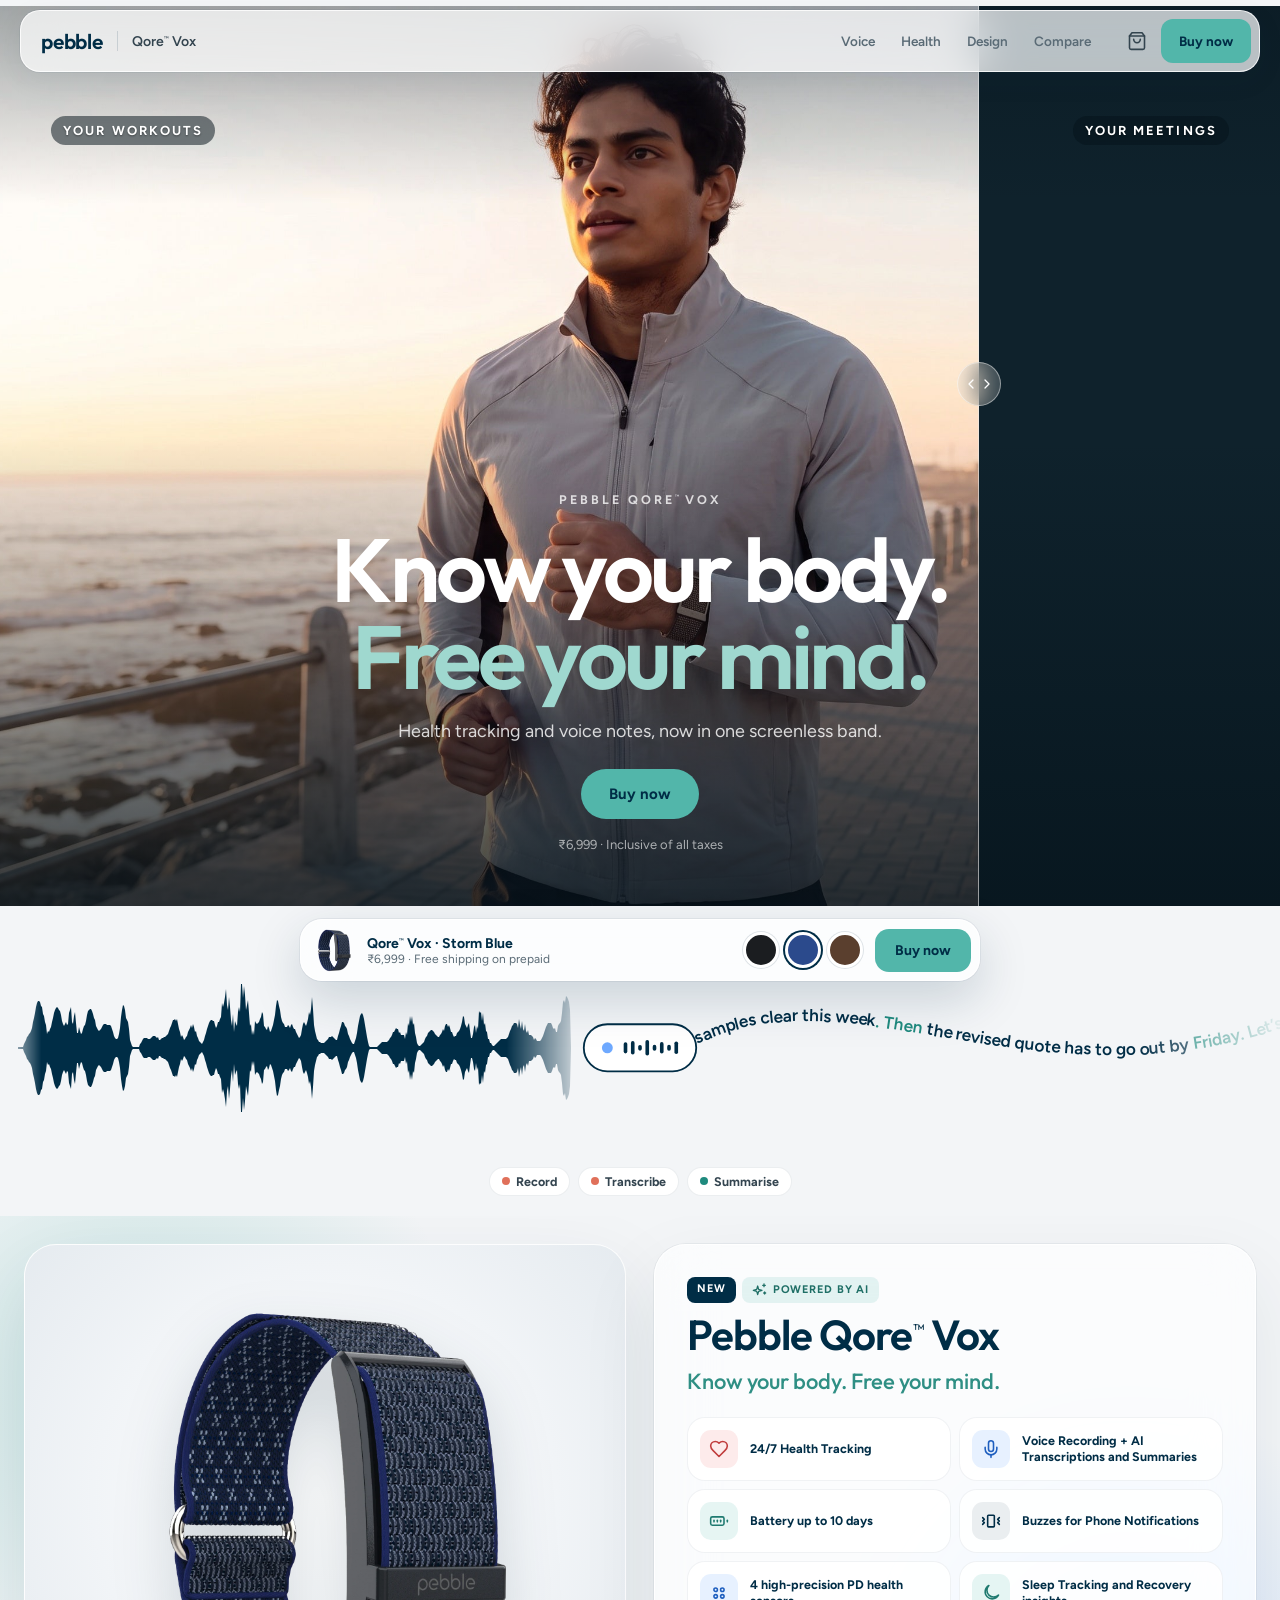
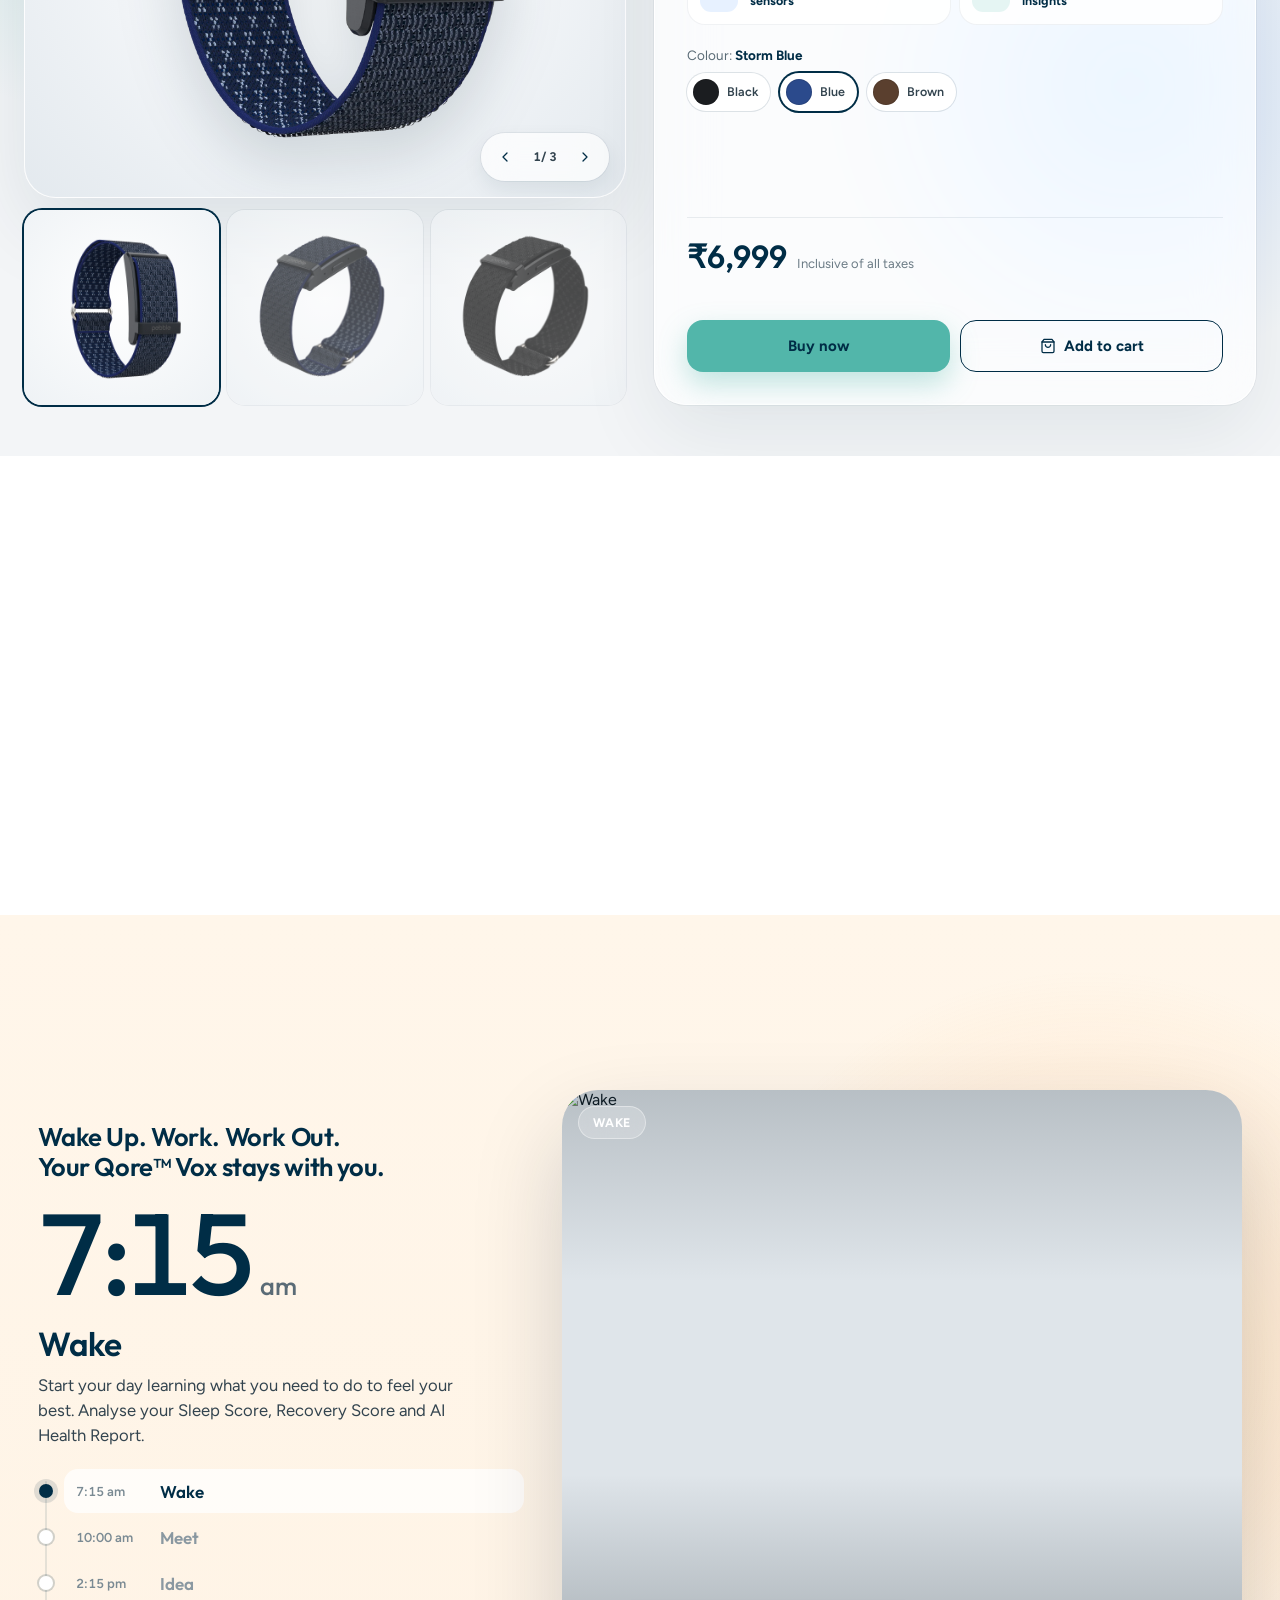
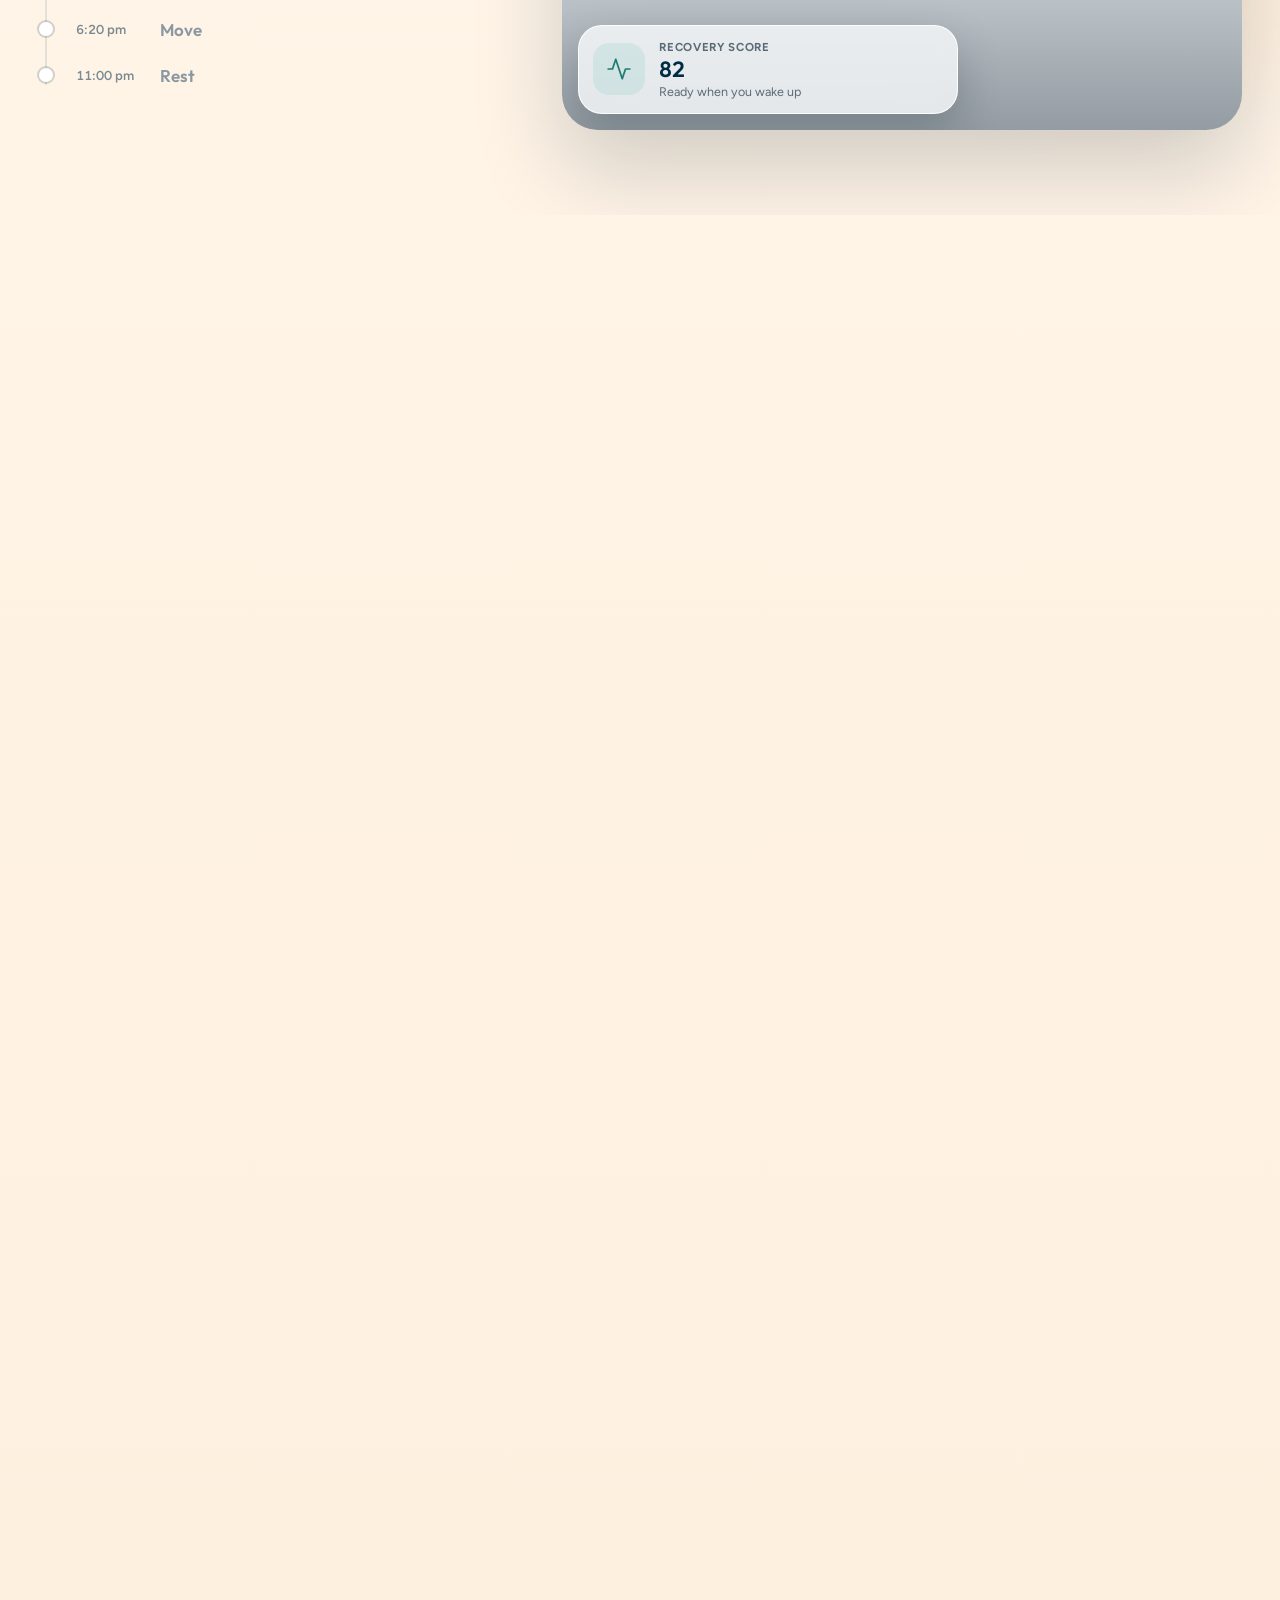
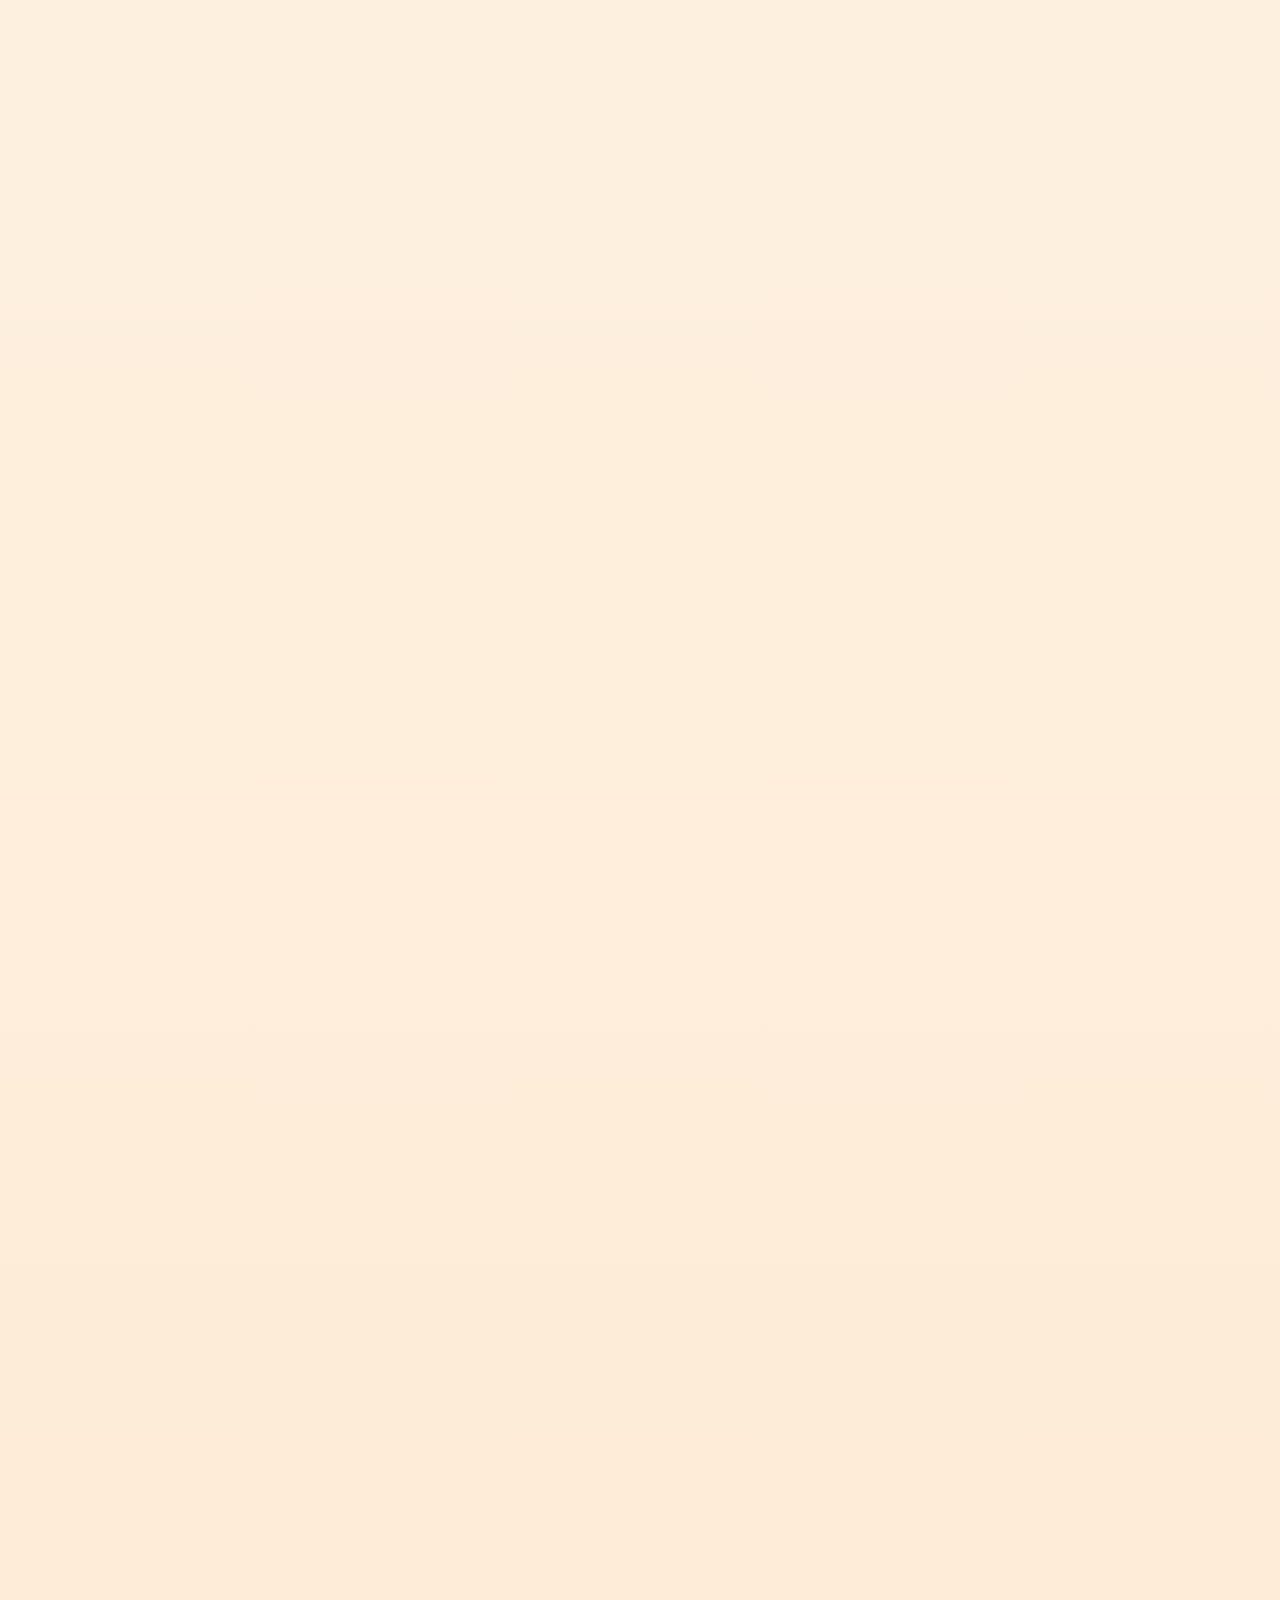
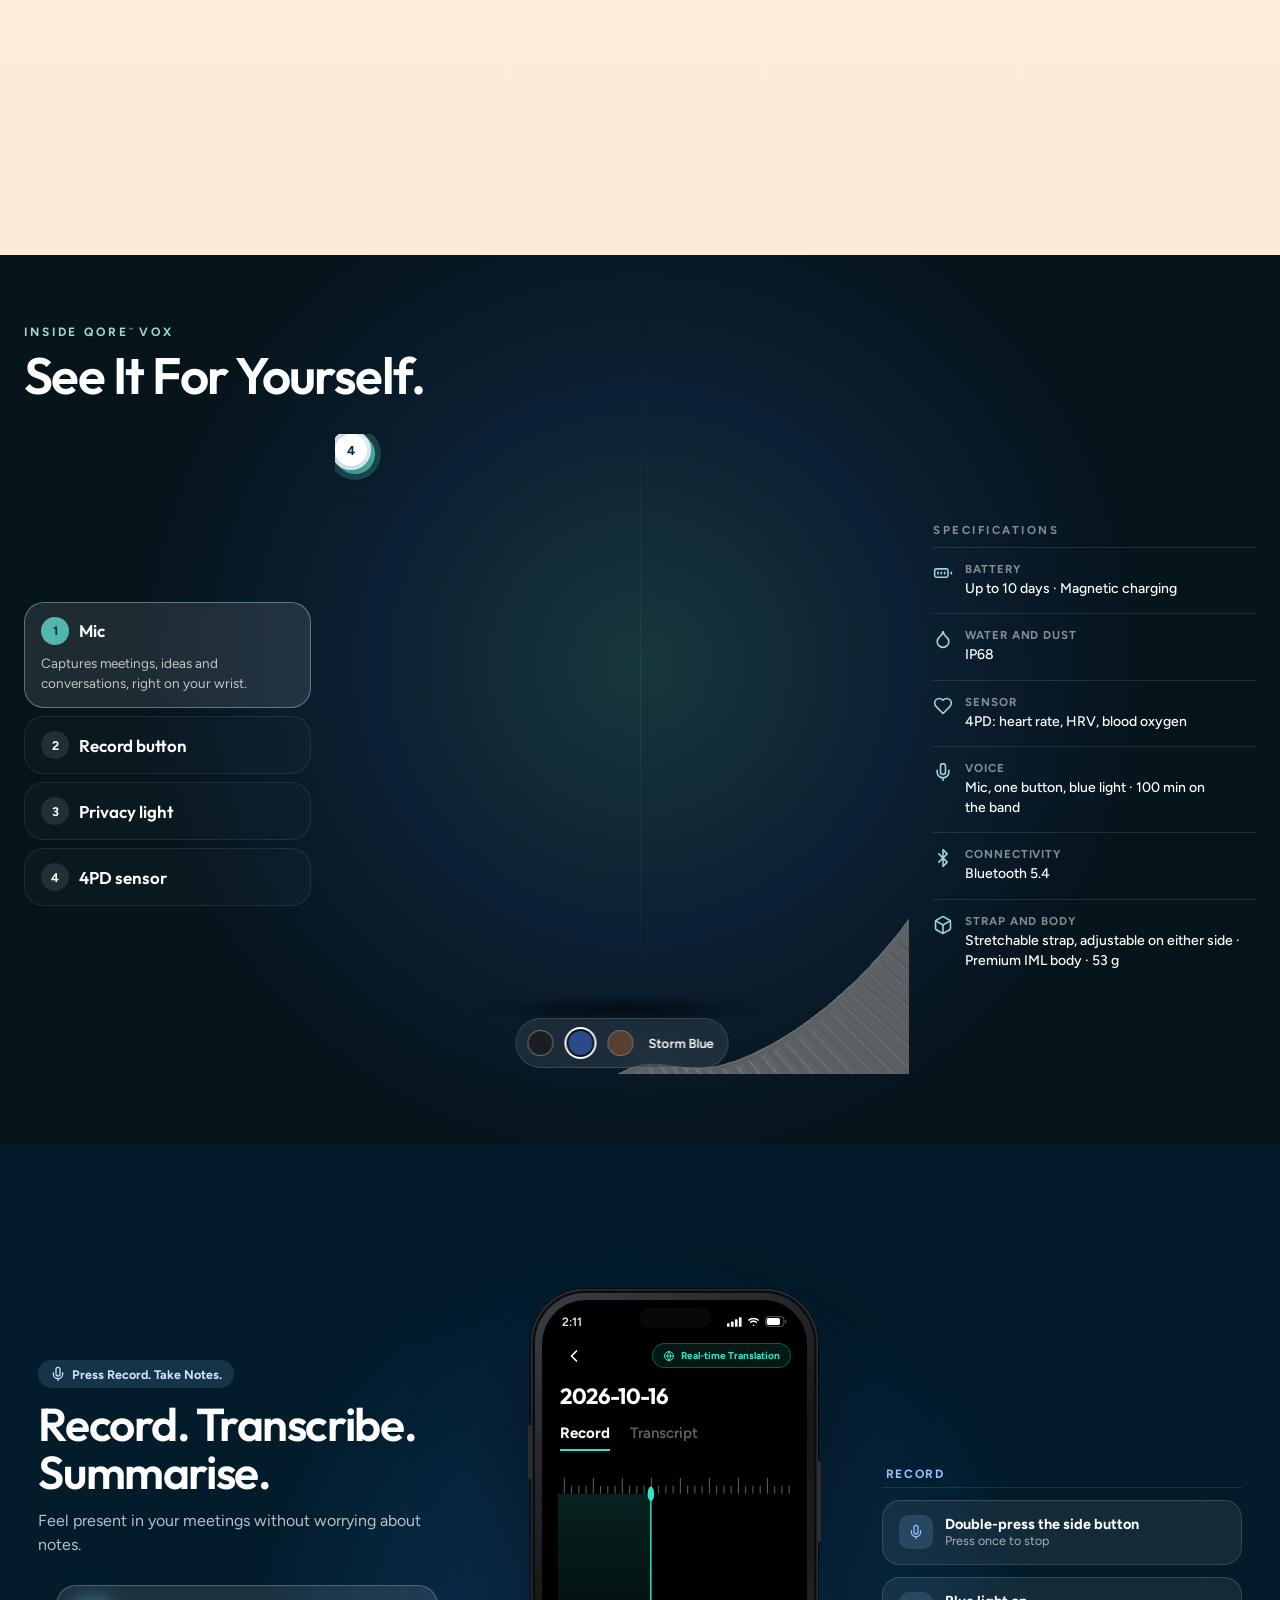
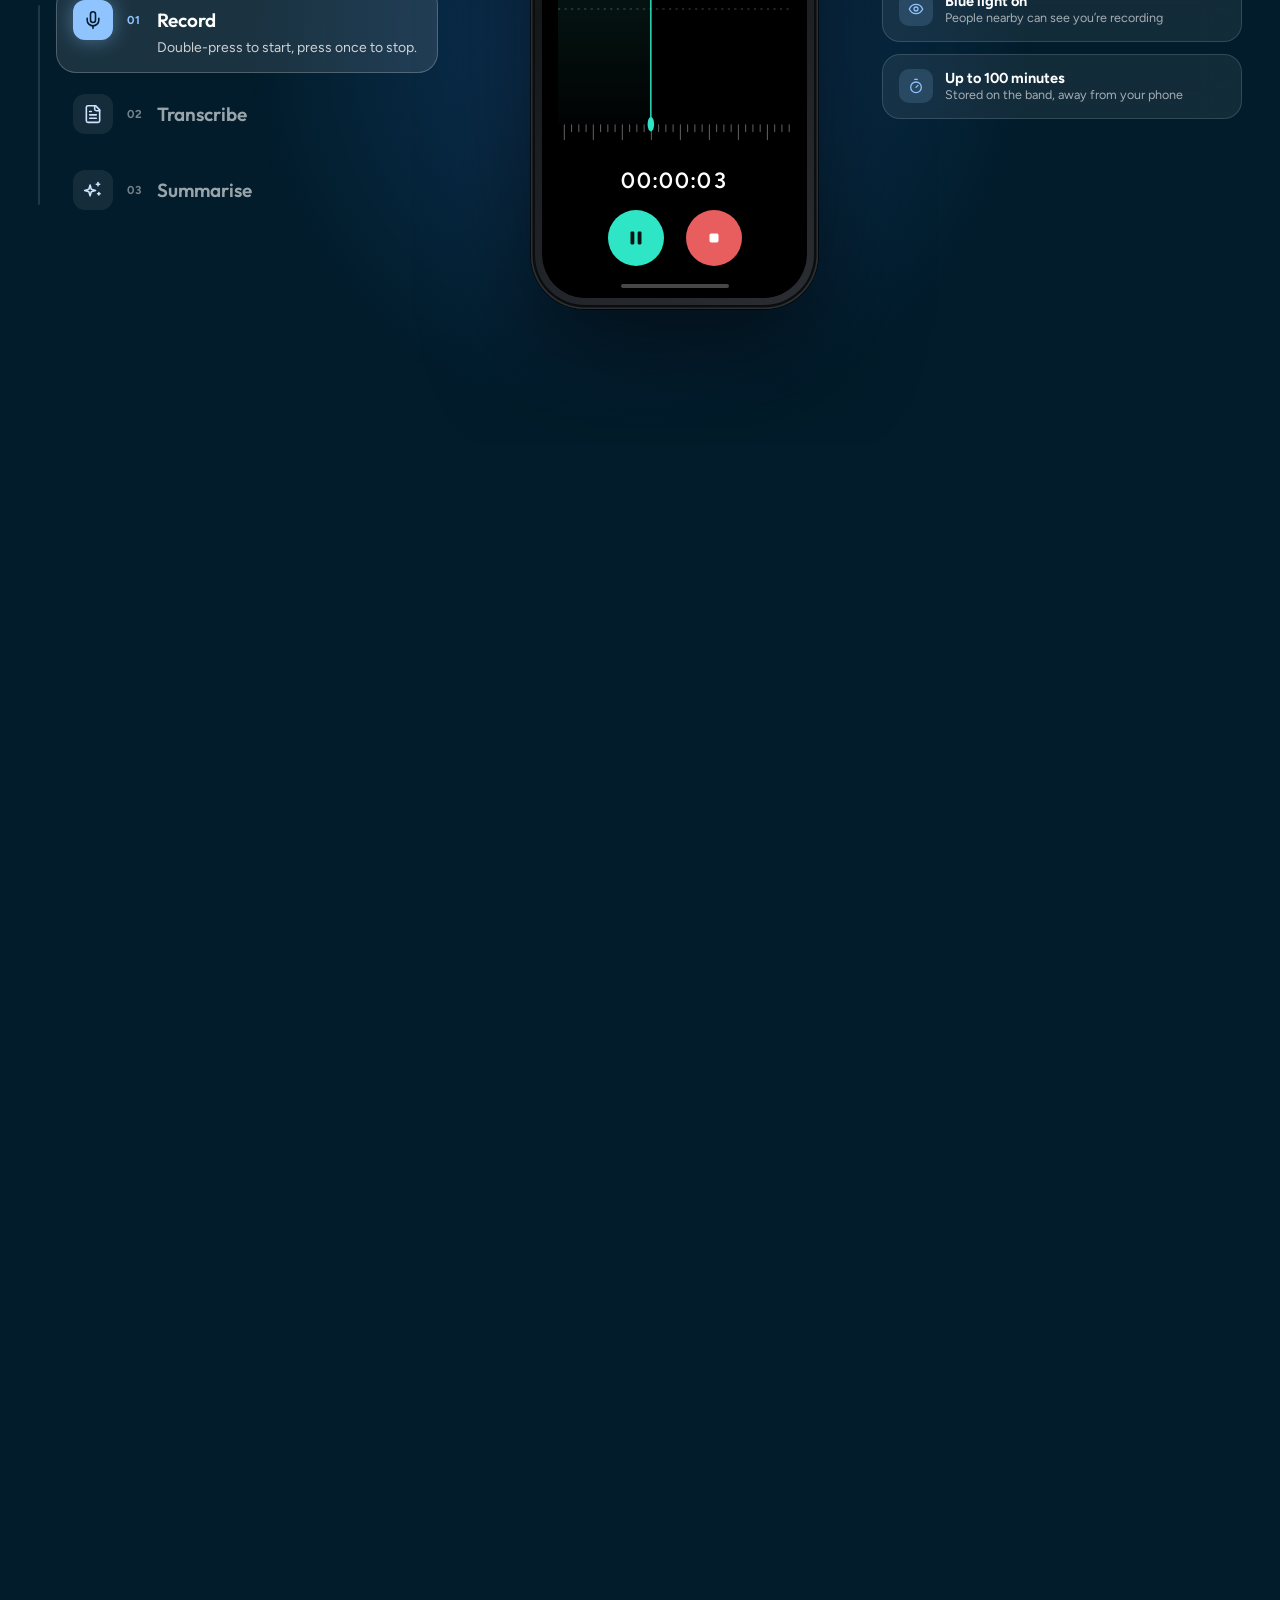
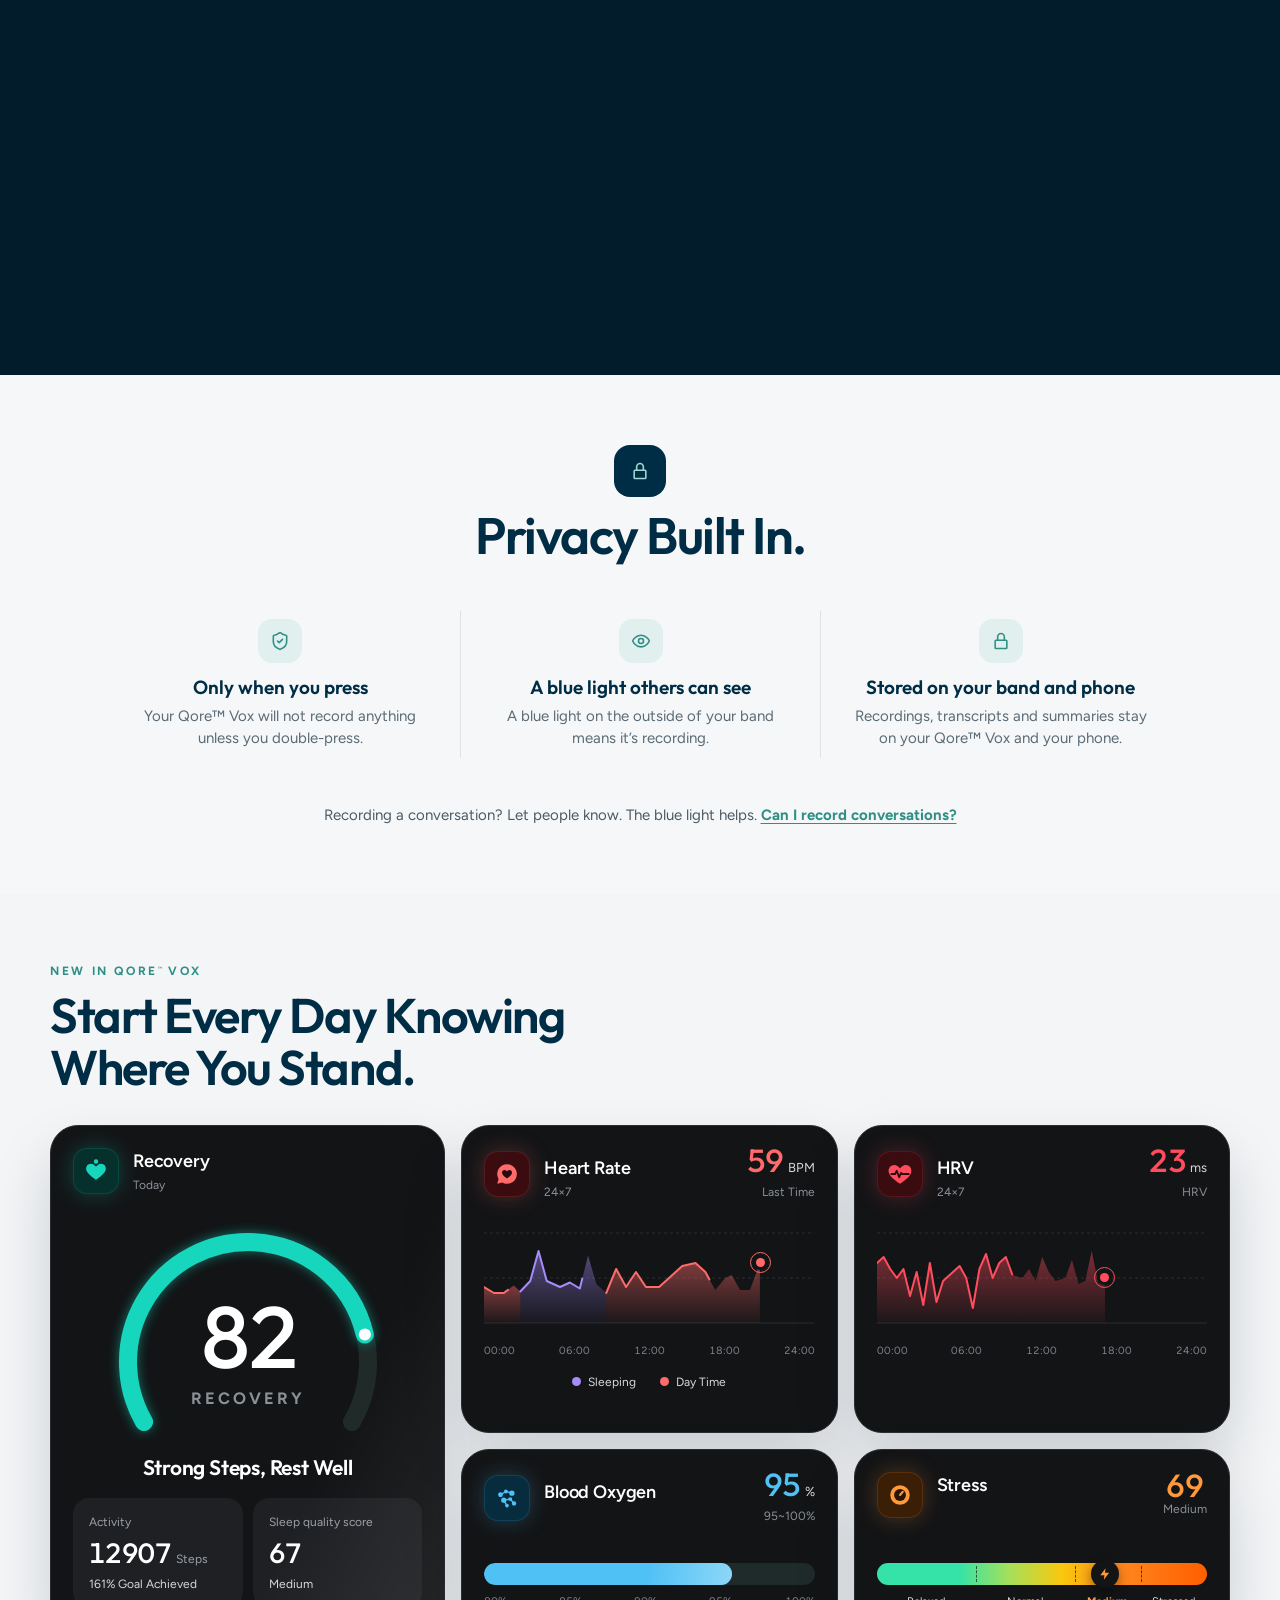
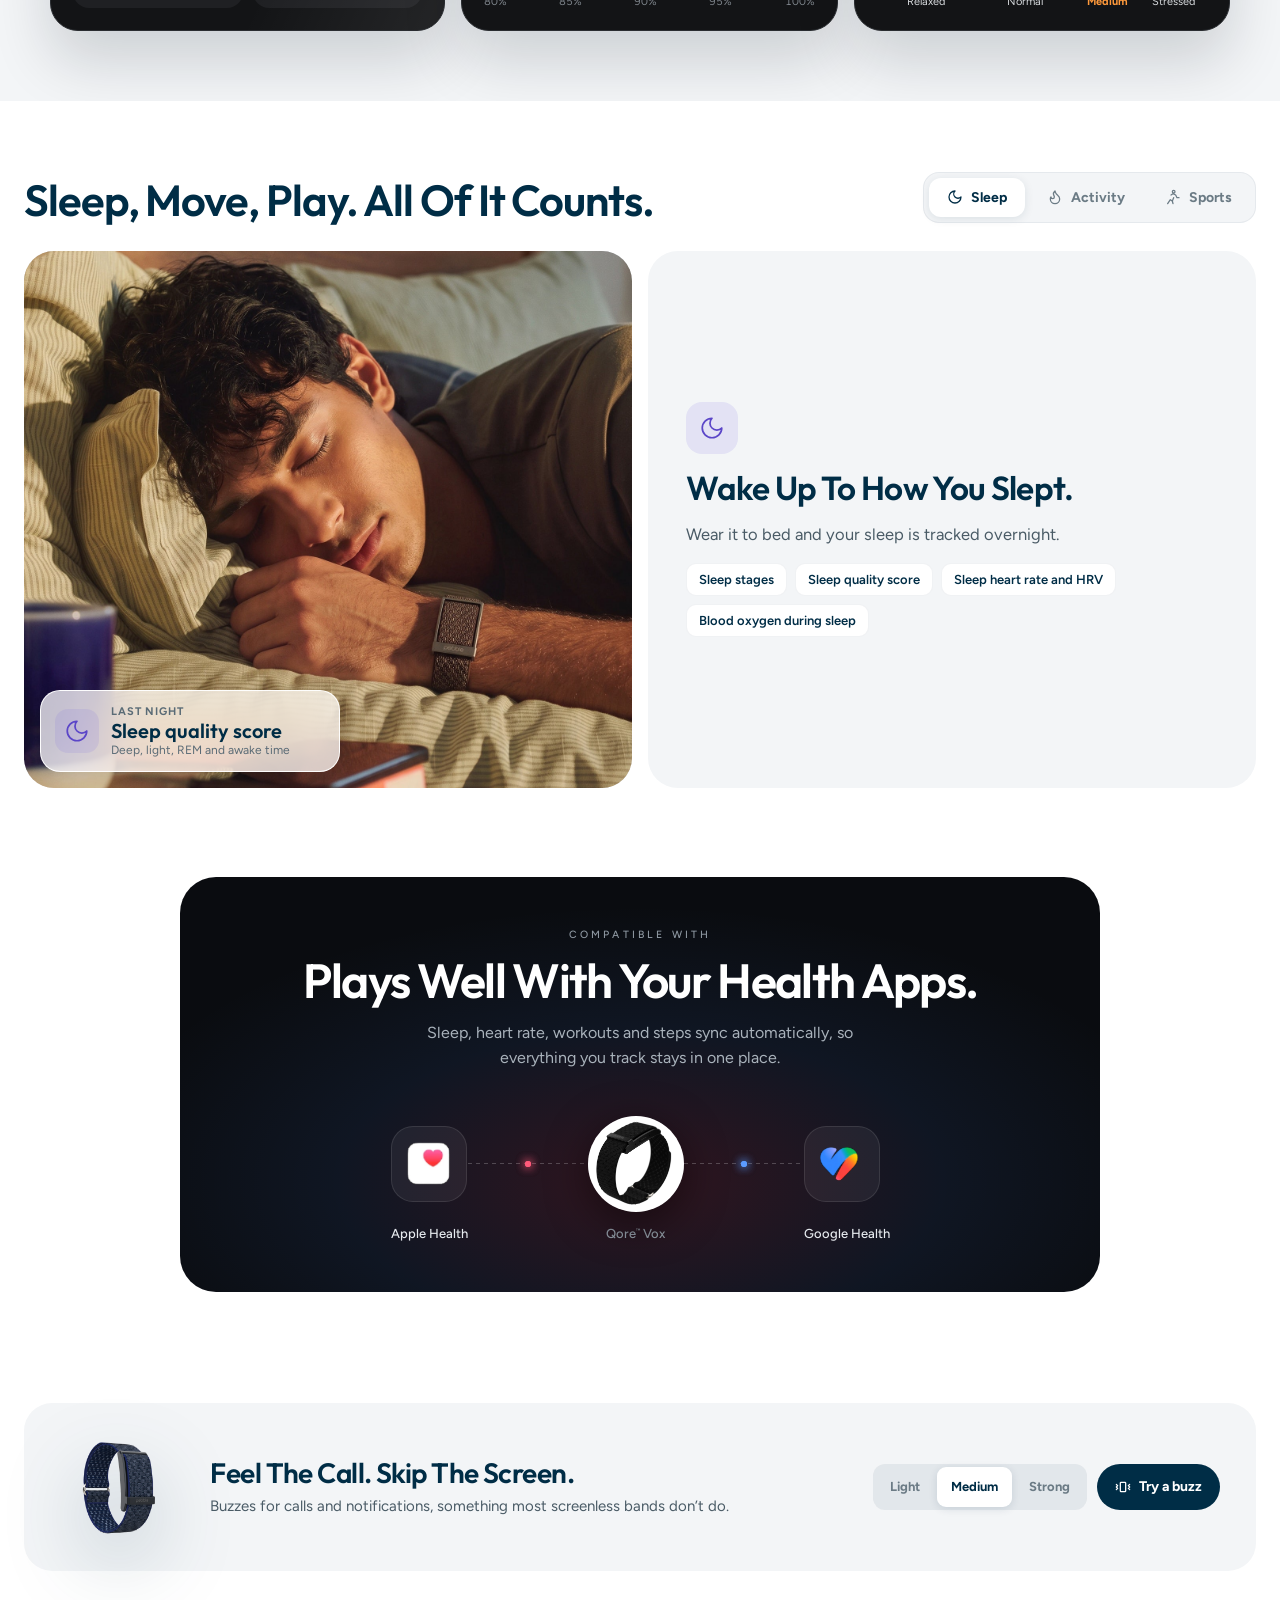
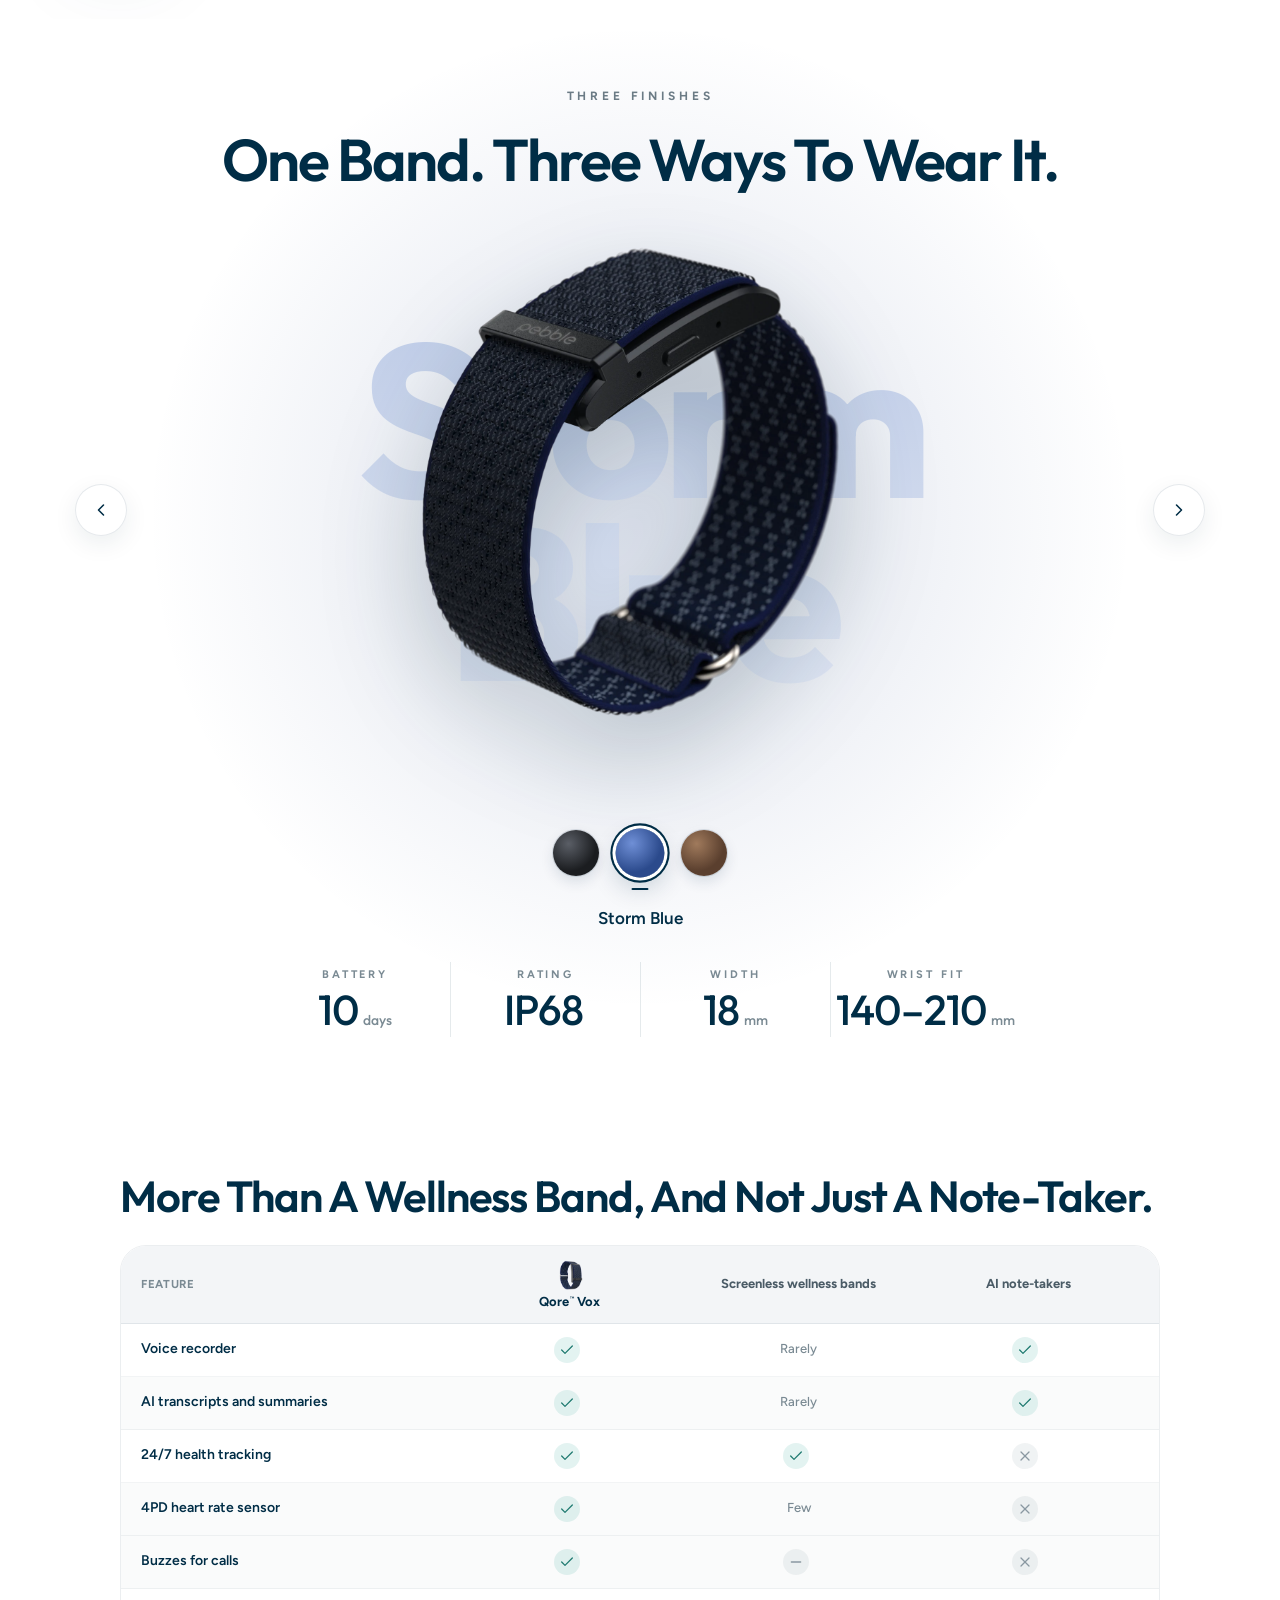
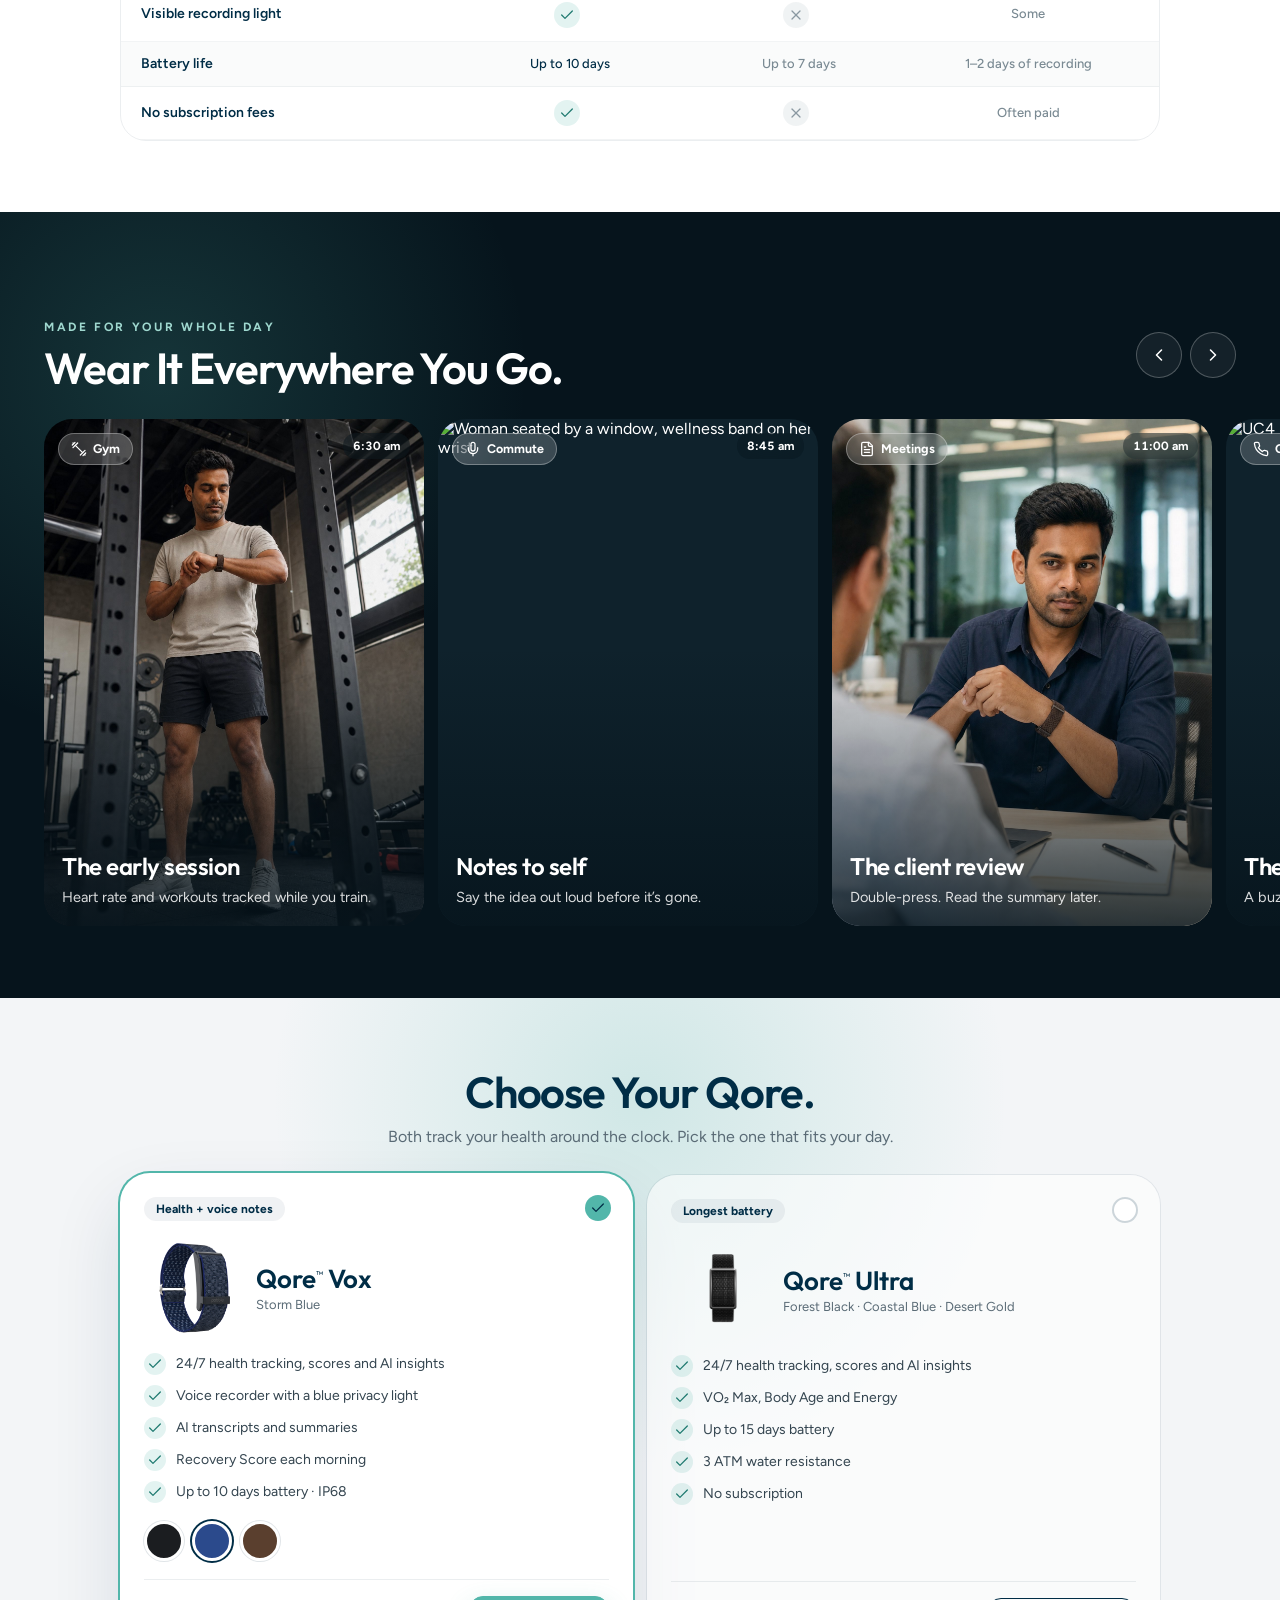
==== commit 3110ace8: "pdf2" ====
--- a/index.html
+++ b/index.html
@@ -7,7 +7,7 @@
 <link rel="preconnect" href="https://fonts.googleapis.com">
 <link rel="preconnect" href="https://fonts.gstatic.com" crossorigin>
 <link href="https://fonts.googleapis.com/css2?family=Outfit:wght@400;500;600;700&amp;family=Figtree:wght@400;500;600;700&amp;display=swap" rel="stylesheet">
-<link rel="stylesheet" href="styles.css?v=m9">
+<link rel="stylesheet" href="styles.css?v=m15">
 </head>
 <body>
 <div id="qv-root" data-dc-tpl="7" data-screen-label="Qore Vox landing v7" style="position: relative;">
@@ -64,7 +64,7 @@
     </div>
   </section>
 <section data-dc-tpl="49" id="demo" data-screen-label="00b Live demo" data-ref="demoRef" style="padding: clamp(28px, 4vw, 52px) clamp(10px, 2vw, 24px) clamp(12px, 2vw, 20px); background: rgb(243, 245, 247);">
-    <div data-dc-tpl="50" aria-hidden="true" style="margin: clamp(-18px, -1.5vw, -6px) calc(-1 * clamp(10px, 2vw, 24px)) 0px; overflow: hidden;"><div style="display: flex; flex-direction: column; align-items: center; gap: 10px;"><svg viewBox="0 0 1440 240" preserveAspectRatio="xMidYMid slice" style="display: block; width: 100%; height: clamp(150px, 17vw, 240px);"><defs><path id="rbIn" d="M -60 190 C 220 40, 470 250, 664 120"></path><path id="rbOut" d="M 776 120 C 960 20, 1180 220, 1500 70"></path><linearGradient id="rbFade" x1="0" x2="1"><stop offset="0" stop-color="#fff" stop-opacity="0"></stop><stop offset="0.12" stop-color="#fff" stop-opacity="1"></stop><stop offset="0.88" stop-color="#fff" stop-opacity="1"></stop><stop offset="1" stop-color="#fff" stop-opacity="0"></stop></linearGradient><mask id="rbMask"><rect x="0" y="0" width="1440" height="240" fill="url(#rbFade)"></rect></mask></defs><g mask="url(#rbMask)"><path d="M 16.0,107.8 L 17.2,106.5 L 18.5,105.6 L 19.7,103.2 L 20.9,106.6 L 22.1,107.5 L 23.4,103.2 L 24.6,92.7 L 25.8,91.4 L 27.0,76.7 L 28.3,72.8 L 29.5,73.7 L 30.7,63.3 L 31.9,53.0 L 33.2,38.9 L 34.4,20.9 L 35.6,36.1 L 36.8,40.7 L 38.1,36.6 L 39.3,19.8 L 40.5,22.5 L 41.7,27.2 L 43.0,42.7 L 44.2,56.0 L 45.4,55.0 L 46.6,66.7 L 47.9,66.0 L 49.1,84.8 L 50.3,100.5 L 51.5,99.6 L 52.8,100.5 L 54.0,99.8 L 55.2,100.0 L 56.4,99.2 L 57.7,103.5 L 58.9,101.2 L 60.1,101.8 L 61.3,99.4 L 62.6,99.6 L 63.8,100.7 L 65.0,101.4 L 66.2,104.7 L 67.5,97.1 L 68.7,101.8 L 69.9,98.7 L 71.1,101.4 L 72.4,101.0 L 73.6,103.3 L 74.8,104.6 L 76.0,100.2 L 77.3,101.3 L 78.5,102.2 L 79.7,103.1 L 80.9,103.9 L 82.2,99.4 L 83.4,101.0 L 84.6,97.6 L 85.8,100.9 L 87.1,107.7 L 88.3,100.4 L 89.5,100.6 L 90.8,98.3 L 92.0,99.3 L 93.2,97.5 L 94.4,100.0 L 95.7,99.9 L 96.9,99.4 L 98.1,96.7 L 99.3,98.6 L 100.6,100.9 L 101.8,103.0 L 103.0,102.7 L 104.2,101.4 L 105.5,100.6 L 106.7,103.6 L 107.9,104.6 L 109.1,106.2 L 110.4,105.9 L 111.6,104.4 L 112.8,105.8 L 114.0,111.1 L 115.3,108.9 L 116.5,109.6 L 117.7,109.5 L 118.9,109.8 L 120.2,108.6 L 121.4,109.9 L 122.6,107.7 L 123.8,111.5 L 125.1,110.3 L 126.3,110.1 L 127.5,110.5 L 128.7,109.4 L 130.0,109.8 L 131.2,109.7 L 132.4,109.5 L 133.6,107.8 L 134.9,105.0 L 136.1,105.8 L 137.3,102.9 L 138.5,108.5 L 139.8,102.9 L 141.0,100.3 L 142.2,97.7 L 143.4,97.9 L 144.7,100.9 L 145.9,99.1 L 147.1,98.6 L 148.3,94.9 L 149.6,96.0 L 150.8,91.9 L 152.0,93.2 L 153.2,93.1 L 154.5,93.0 L 155.7,94.5 L 156.9,90.2 L 158.2,92.8 L 159.4,94.1 L 160.6,97.4 L 161.8,90.2 L 163.1,93.8 L 164.3,96.5 L 165.5,95.5 L 166.7,100.2 L 168.0,101.0 L 169.2,98.0 L 170.4,100.5 L 171.6,101.3 L 172.9,102.2 L 174.1,105.4 L 175.3,106.8 L 176.5,103.4 L 177.8,106.5 L 179.0,108.6 L 180.2,109.3 L 181.4,109.9 L 182.7,110.8 L 183.9,108.6 L 185.1,108.5 L 186.3,108.3 L 187.6,109.4 L 188.8,109.4 L 190.0,108.6 L 191.2,107.8 L 192.5,105.1 L 193.7,107.6 L 194.9,106.8 L 196.1,108.2 L 197.4,107.2 L 198.6,105.7 L 199.8,106.8 L 201.0,105.0 L 202.3,106.5 L 203.5,106.3 L 204.7,104.9 L 205.9,102.9 L 207.2,103.8 L 208.4,104.8 L 209.6,102.7 L 210.8,108.3 L 212.1,104.3 L 213.3,103.7 L 214.5,102.2 L 215.7,102.4 L 217.0,104.6 L 218.2,103.5 L 219.4,105.0 L 220.6,102.0 L 221.9,102.1 L 223.1,101.1 L 224.3,103.0 L 225.5,104.2 L 226.8,102.4 L 228.0,103.1 L 229.2,100.6 L 230.5,101.6 L 231.7,102.2 L 232.9,99.8 L 234.1,103.3 L 235.4,99.9 L 236.6,100.4 L 237.8,108.1 L 239.0,101.2 L 240.3,103.9 L 241.5,101.4 L 242.7,101.8 L 243.9,107.7 L 245.2,101.2 L 246.4,101.2 L 247.6,109.0 L 248.8,102.2 L 250.1,99.7 L 251.3,101.3 L 252.5,101.2 L 253.7,100.4 L 255.0,103.3 L 256.2,100.8 L 257.4,100.7 L 258.6,100.2 L 259.9,102.0 L 261.1,103.9 L 262.3,103.6 L 263.5,103.4 L 264.8,100.5 L 266.0,102.3 L 267.2,101.9 L 268.4,105.6 L 269.7,104.3 L 270.9,100.3 L 272.1,102.8 L 273.3,101.7 L 274.6,105.3 L 275.8,103.8 L 277.0,107.2 L 278.2,105.1 L 279.5,104.4 L 280.7,104.6 L 281.9,104.4 L 283.1,108.8 L 284.4,106.8 L 285.6,106.4 L 286.8,104.4 L 288.0,105.0 L 289.3,107.5 L 290.5,106.6 L 291.7,109.5 L 292.9,106.5 L 294.2,108.5 L 295.4,107.0 L 296.6,108.8 L 297.8,109.5 L 299.1,108.7 L 300.3,110.1 L 301.5,108.6 L 302.8,109.5 L 304.0,113.8 L 305.2,110.0 L 306.4,111.3 L 307.7,109.5 L 308.9,110.1 L 310.1,108.7 L 311.3,111.5 L 312.6,109.8 L 313.8,108.3 L 315.0,106.1 L 316.2,102.4 L 317.5,100.1 L 318.7,98.1 L 319.9,98.6 L 321.1,94.9 L 322.4,89.0 L 323.6,88.3 L 324.8,86.1 L 326.0,83.4 L 327.3,86.1 L 328.5,80.5 L 329.7,77.7 L 330.9,73.2 L 332.2,69.7 L 333.4,74.5 L 334.6,79.1 L 335.8,78.8 L 337.1,72.5 L 338.3,79.1 L 339.5,75.5 L 340.7,84.9 L 342.0,87.3 L 343.2,86.4 L 344.4,88.7 L 345.6,83.9 L 346.9,94.0 L 348.1,94.2 L 349.3,101.6 L 350.5,101.6 L 351.8,102.0 L 353.0,103.3 L 354.2,105.8 L 355.4,111.4 L 356.7,111.3 L 357.9,111.5 L 359.1,110.3 L 360.3,108.9 L 361.6,110.5 L 362.8,109.5 L 364.0,111.6 L 365.2,108.4 L 366.5,109.6 L 367.7,106.5 L 368.9,107.9 L 370.2,109.4 L 371.4,108.4 L 372.6,109.0 L 373.8,106.6 L 375.1,107.6 L 376.3,107.4 L 377.5,108.4 L 378.7,108.3 L 380.0,106.1 L 381.2,106.7 L 382.4,103.9 L 383.6,106.8 L 384.9,111.2 L 386.1,106.6 L 387.3,105.5 L 388.5,102.6 L 389.8,100.3 L 391.0,107.4 L 392.2,99.9 L 393.4,98.4 L 394.7,94.6 L 395.9,92.7 L 397.1,91.5 L 398.3,92.7 L 399.6,92.2 L 400.8,90.8 L 402.0,86.4 L 403.2,83.1 L 404.5,85.6 L 405.7,85.8 L 406.9,86.1 L 408.1,88.7 L 409.4,82.1 L 410.6,83.4 L 411.8,78.6 L 413.0,99.1 L 414.3,85.1 L 415.5,85.0 L 416.7,89.0 L 417.9,84.0 L 419.2,88.0 L 420.4,88.5 L 421.6,93.7 L 422.8,93.6 L 424.1,92.5 L 425.3,93.8 L 426.5,94.8 L 427.7,100.6 L 429.0,100.8 L 430.2,100.4 L 431.4,99.9 L 432.6,100.1 L 433.9,101.6 L 435.1,101.0 L 436.3,105.0 L 437.5,101.0 L 438.8,102.6 L 440.0,100.2 L 441.2,101.2 L 442.5,102.8 L 443.7,103.5 L 444.9,103.7 L 446.1,100.8 L 447.4,100.1 L 448.6,101.0 L 449.8,103.6 L 451.0,105.2 L 452.3,102.4 L 453.5,104.4 L 454.7,101.3 L 455.9,104.9 L 457.2,104.5 L 458.4,106.1 L 459.6,105.3 L 460.8,110.1 L 462.1,104.7 L 463.3,104.9 L 464.5,106.7 L 465.7,107.0 L 467.0,106.9 L 468.2,106.0 L 469.4,104.9 L 470.6,107.0 L 471.9,108.0 L 473.1,108.5 L 474.3,107.9 L 475.5,108.0 L 476.8,107.4 L 478.0,108.1 L 479.2,109.0 L 480.4,109.5 L 481.7,112.8 L 482.9,109.1 L 484.1,108.1 L 485.3,109.6 L 486.6,111.0 L 487.8,110.2 L 489.0,110.8 L 490.2,109.0 L 491.5,110.6 L 492.7,108.0 L 493.9,110.0 L 495.1,107.2 L 496.4,104.1 L 497.6,103.0 L 498.8,98.9 L 500.0,101.4 L 501.3,97.9 L 502.5,99.7 L 503.7,93.7 L 504.9,91.2 L 506.2,92.6 L 507.4,89.0 L 508.6,96.6 L 509.8,89.5 L 511.1,83.8 L 512.3,88.1 L 513.5,89.6 L 514.8,93.2 L 516.0,91.6 L 517.2,95.8 L 518.4,89.9 L 519.7,94.5 L 520.9,90.5 L 522.1,95.9 L 523.3,101.1 L 524.6,100.4 L 525.8,109.3 L 527.0,101.1 L 528.2,105.5 L 529.5,106.9 L 530.7,109.2 L 531.9,107.7 L 533.1,109.4 L 534.4,110.4 L 535.6,109.1 L 536.8,111.4 L 538.0,111.7 L 539.3,108.9 L 540.5,110.9 L 541.7,109.8 L 542.9,110.2 L 544.2,110.3 L 545.4,111.2 L 546.6,109.8 L 547.8,109.4 L 549.1,108.1 L 550.3,108.5 L 551.5,108.6 L 552.7,109.7 L 554.0,107.9 L 555.2,107.3 L 556.4,105.8 L 557.6,104.2 L 558.9,103.2 L 560.1,102.3 L 561.3,97.4 L 562.5,91.7 L 563.8,90.0 L 565.0,79.4 L 566.2,79.2 L 567.4,85.3 L 568.7,78.7 L 569.9,75.4 L 571.1,67.7 L 572.3,74.2 L 573.6,67.8 L 574.8,73.4 L 576.0,63.9 L 577.2,64.5 L 578.5,68.0 L 579.7,67.3 L 580.9,82.5 L 582.2,93.6 L 583.4,81.8 L 584.6,80.1 L 585.8,81.3 L 587.1,90.1 L 588.3,85.9 L 589.5,99.0 L 590.7,97.9 L 592.0,98.3 L 593.2,98.0 L 594.4,97.8 L 595.6,102.6 L 596.9,100.9 L 598.1,103.8 L 599.3,98.7 L 600.5,101.5 L 601.8,98.4 L 603.0,102.2 L 604.2,103.9 L 605.4,100.7 L 606.7,101.8 L 607.9,99.2 L 609.1,100.6 L 610.3,102.1 L 611.6,99.8 L 612.8,102.1 L 614.0,99.9 L 615.2,100.6 L 616.5,101.8 L 617.7,103.9 L 618.9,102.6 L 620.1,101.2 L 621.4,93.4 L 622.6,83.9 L 623.8,79.2 L 625.0,73.4 L 626.3,60.0 L 627.5,46.3 L 628.7,34.2 L 629.9,28.1 L 631.2,32.7 L 632.4,34.8 L 633.6,28.9 L 634.8,20.2 L 636.1,30.0 L 637.3,32.1 L 638.5,53.7 L 639.7,86.3 L 641.0,71.3 L 642.2,79.1 L 643.4,83.1 L 644.6,95.1 L 645.9,100.4 L 647.1,107.9 L 648.3,106.5 L 649.5,105.6 L 650.8,106.7 L 652.0,106.2 L 652.0,133.5 L 650.8,132.9 L 649.5,133.1 L 648.3,132.9 L 647.1,131.1 L 645.9,138.0 L 644.6,143.6 L 643.4,153.1 L 642.2,160.4 L 641.0,166.2 L 639.7,152.9 L 638.5,184.0 L 637.3,204.9 L 636.1,205.5 L 634.8,212.6 L 633.6,204.7 L 632.4,200.5 L 631.2,203.8 L 629.9,209.1 L 628.7,204.7 L 627.5,188.9 L 626.3,175.1 L 625.0,165.0 L 623.8,157.9 L 622.6,152.3 L 621.4,146.2 L 620.1,136.7 L 618.9,136.8 L 617.7,134.9 L 616.5,136.9 L 615.2,139.1 L 614.0,138.8 L 612.8,137.3 L 611.6,137.9 L 610.3,136.2 L 609.1,138.8 L 607.9,139.5 L 606.7,138.1 L 605.4,137.7 L 604.2,135.6 L 603.0,136.8 L 601.8,141.5 L 600.5,137.0 L 599.3,139.5 L 598.1,135.6 L 596.9,137.6 L 595.6,136.5 L 594.4,139.7 L 593.2,141.2 L 592.0,140.9 L 590.7,141.6 L 589.5,139.2 L 588.3,152.9 L 587.1,149.3 L 585.8,158.0 L 584.6,157.8 L 583.4,157.3 L 582.2,144.6 L 580.9,155.3 L 579.7,168.1 L 578.5,171.5 L 577.2,169.5 L 576.0,171.0 L 574.8,163.9 L 573.6,167.4 L 572.3,162.6 L 571.1,170.0 L 569.9,159.5 L 568.7,159.6 L 567.4,151.4 L 566.2,157.8 L 565.0,158.0 L 563.8,147.5 L 562.5,148.1 L 561.3,140.1 L 560.1,136.7 L 558.9,134.9 L 557.6,134.4 L 556.4,134.0 L 555.2,132.2 L 554.0,132.0 L 552.7,129.5 L 551.5,131.0 L 550.3,130.6 L 549.1,131.9 L 547.8,129.9 L 546.6,129.6 L 545.4,128.0 L 544.2,129.2 L 542.9,129.5 L 541.7,130.1 L 540.5,128.5 L 539.3,130.2 L 538.0,127.4 L 536.8,128.1 L 535.6,130.8 L 534.4,129.0 L 533.1,130.2 L 531.9,132.1 L 530.7,130.0 L 529.5,132.4 L 528.2,134.0 L 527.0,137.0 L 525.8,130.5 L 524.6,137.4 L 523.3,138.9 L 522.1,141.5 L 520.9,146.8 L 519.7,143.6 L 518.4,149.9 L 517.2,143.2 L 516.0,147.9 L 514.8,144.5 L 513.5,147.6 L 512.3,149.1 L 511.1,155.0 L 509.8,149.0 L 508.6,141.2 L 507.4,150.1 L 506.2,146.0 L 504.9,145.7 L 503.7,146.1 L 502.5,139.6 L 501.3,141.0 L 500.0,137.1 L 498.8,140.7 L 497.6,135.6 L 496.4,134.3 L 495.1,132.3 L 493.9,129.3 L 492.7,131.8 L 491.5,129.3 L 490.2,130.6 L 489.0,128.4 L 487.8,129.5 L 486.6,129.0 L 485.3,129.8 L 484.1,131.8 L 482.9,129.7 L 481.7,126.6 L 480.4,129.6 L 479.2,130.0 L 478.0,131.2 L 476.8,131.5 L 475.5,131.5 L 474.3,131.4 L 473.1,130.6 L 471.9,131.3 L 470.6,132.1 L 469.4,133.7 L 468.2,133.1 L 467.0,132.3 L 465.7,131.5 L 464.5,133.3 L 463.3,133.5 L 462.1,133.5 L 460.8,129.2 L 459.6,133.1 L 458.4,132.6 L 457.2,134.1 L 455.9,133.5 L 454.7,137.6 L 453.5,135.5 L 452.3,137.1 L 451.0,134.1 L 449.8,135.2 L 448.6,138.2 L 447.4,139.2 L 446.1,139.2 L 444.9,135.0 L 443.7,135.2 L 442.5,135.3 L 441.2,138.5 L 440.0,139.6 L 438.8,136.8 L 437.5,137.7 L 436.3,133.9 L 435.1,137.4 L 433.9,137.7 L 432.6,138.5 L 431.4,138.6 L 430.2,139.6 L 429.0,137.2 L 427.7,138.7 L 426.5,143.2 L 425.3,145.4 L 424.1,147.2 L 422.8,143.6 L 421.6,143.5 L 420.4,149.8 L 419.2,150.1 L 417.9,152.9 L 416.7,150.3 L 415.5,155.0 L 414.3,153.4 L 413.0,140.5 L 411.8,160.1 L 410.6,154.8 L 409.4,156.0 L 408.1,150.1 L 406.9,152.1 L 405.7,152.6 L 404.5,150.9 L 403.2,156.6 L 402.0,151.2 L 400.8,146.1 L 399.6,147.7 L 398.3,144.1 L 397.1,145.7 L 395.9,146.4 L 394.7,143.2 L 393.4,140.7 L 392.2,137.7 L 391.0,132.5 L 389.8,139.3 L 388.5,136.4 L 387.3,133.7 L 386.1,131.9 L 384.9,128.6 L 383.6,132.1 L 382.4,134.9 L 381.2,132.0 L 380.0,132.7 L 378.7,130.8 L 377.5,130.4 L 376.3,131.9 L 375.1,131.1 L 373.8,133.4 L 372.6,130.8 L 371.4,131.0 L 370.2,130.2 L 368.9,130.7 L 367.7,132.5 L 366.5,129.2 L 365.2,130.3 L 364.0,127.8 L 362.8,129.6 L 361.6,128.8 L 360.3,130.9 L 359.1,129.0 L 357.9,127.6 L 356.7,127.9 L 355.4,128.0 L 354.2,133.9 L 353.0,135.3 L 351.8,137.1 L 350.5,136.8 L 349.3,137.7 L 348.1,143.7 L 346.9,144.1 L 345.6,153.5 L 344.4,148.9 L 343.2,152.3 L 342.0,148.9 L 340.7,153.0 L 339.5,161.3 L 338.3,158.8 L 337.1,163.2 L 335.8,157.0 L 334.6,156.3 L 333.4,161.3 L 332.2,165.6 L 330.9,164.4 L 329.7,159.0 L 328.5,156.7 L 327.3,152.5 L 326.0,154.6 L 324.8,150.4 L 323.6,149.8 L 322.4,148.7 L 321.1,144.4 L 319.9,139.5 L 318.7,139.7 L 317.5,137.7 L 316.2,137.6 L 315.0,132.5 L 313.8,130.6 L 312.6,129.5 L 311.3,127.8 L 310.1,130.8 L 308.9,129.0 L 307.7,130.2 L 306.4,127.9 L 305.2,128.8 L 304.0,125.8 L 302.8,129.8 L 301.5,130.3 L 300.3,129.4 L 299.1,130.0 L 297.8,129.9 L 296.6,130.2 L 295.4,131.7 L 294.2,130.9 L 292.9,132.7 L 291.7,129.8 L 290.5,132.1 L 289.3,131.8 L 288.0,134.4 L 286.8,134.4 L 285.6,132.3 L 284.4,132.1 L 283.1,130.6 L 281.9,135.6 L 280.7,135.3 L 279.5,135.0 L 278.2,133.4 L 277.0,131.3 L 275.8,135.7 L 274.6,133.1 L 273.3,136.6 L 272.1,135.9 L 270.9,138.1 L 269.7,134.4 L 268.4,133.3 L 267.2,136.7 L 266.0,135.8 L 264.8,138.9 L 263.5,136.0 L 262.3,135.2 L 261.1,134.3 L 259.9,136.0 L 258.6,139.1 L 257.4,139.1 L 256.2,138.2 L 255.0,136.7 L 253.7,138.7 L 252.5,138.0 L 251.3,137.0 L 250.1,138.2 L 248.8,136.9 L 247.6,130.5 L 246.4,136.7 L 245.2,137.1 L 243.9,131.7 L 242.7,137.3 L 241.5,138.5 L 240.3,134.8 L 239.0,137.0 L 237.8,131.5 L 236.6,138.4 L 235.4,138.1 L 234.1,135.4 L 232.9,137.8 L 231.7,136.6 L 230.5,138.0 L 229.2,139.2 L 228.0,135.3 L 226.8,135.9 L 225.5,134.0 L 224.3,136.9 L 223.1,138.2 L 221.9,136.5 L 220.6,138.0 L 219.4,134.5 L 218.2,136.4 L 217.0,134.2 L 215.7,136.1 L 214.5,136.9 L 213.3,135.9 L 212.1,134.7 L 210.8,130.4 L 209.6,136.9 L 208.4,134.3 L 207.2,134.6 L 205.9,136.0 L 204.7,134.2 L 203.5,132.4 L 202.3,133.4 L 201.0,134.2 L 199.8,131.9 L 198.6,133.0 L 197.4,132.2 L 196.1,131.3 L 194.9,132.1 L 193.7,132.4 L 192.5,134.6 L 191.2,131.9 L 190.0,130.5 L 188.8,130.0 L 187.6,130.3 L 186.3,131.2 L 185.1,131.4 L 183.9,130.8 L 182.7,128.7 L 181.4,129.9 L 180.2,130.1 L 179.0,130.5 L 177.8,133.4 L 176.5,136.2 L 175.3,132.8 L 174.1,133.1 L 172.9,135.8 L 171.6,137.1 L 170.4,137.3 L 169.2,141.8 L 168.0,137.5 L 166.7,139.3 L 165.5,144.1 L 164.3,141.7 L 163.1,143.3 L 161.8,147.2 L 160.6,140.5 L 159.4,144.6 L 158.2,146.5 L 156.9,149.7 L 155.7,144.3 L 154.5,144.2 L 153.2,145.7 L 152.0,145.9 L 150.8,146.4 L 149.6,144.0 L 148.3,144.3 L 147.1,139.6 L 145.9,139.1 L 144.7,138.9 L 143.4,140.7 L 142.2,141.3 L 141.0,138.7 L 139.8,135.6 L 138.5,130.7 L 137.3,137.0 L 136.1,133.2 L 134.9,134.4 L 133.6,131.3 L 132.4,130.2 L 131.2,130.1 L 130.0,129.9 L 128.7,130.1 L 127.5,129.3 L 126.3,128.9 L 125.1,129.5 L 123.8,128.0 L 122.6,132.2 L 121.4,129.1 L 120.2,130.8 L 118.9,129.8 L 117.7,130.4 L 116.5,130.0 L 115.3,130.9 L 114.0,128.0 L 112.8,133.1 L 111.6,134.2 L 110.4,133.4 L 109.1,132.8 L 107.9,134.0 L 106.7,135.7 L 105.5,137.5 L 104.2,137.8 L 103.0,136.9 L 101.8,136.9 L 100.6,138.4 L 99.3,140.1 L 98.1,142.0 L 96.9,138.6 L 95.7,139.0 L 94.4,138.3 L 93.2,141.1 L 92.0,139.5 L 90.8,139.5 L 89.5,138.2 L 88.3,138.1 L 87.1,131.7 L 85.8,138.4 L 84.6,141.5 L 83.4,138.0 L 82.2,138.5 L 80.9,135.7 L 79.7,136.3 L 78.5,136.6 L 77.3,138.0 L 76.0,138.5 L 74.8,135.0 L 73.6,136.2 L 72.4,138.8 L 71.1,137.1 L 69.9,139.4 L 68.7,137.5 L 67.5,141.0 L 66.2,134.3 L 65.0,137.3 L 63.8,138.6 L 62.6,139.5 L 61.3,139.6 L 60.1,137.0 L 58.9,138.5 L 57.7,135.7 L 56.4,140.3 L 55.2,138.4 L 54.0,139.9 L 52.8,138.9 L 51.5,140.2 L 50.3,138.8 L 49.1,151.5 L 47.9,170.4 L 46.6,168.7 L 45.4,177.8 L 44.2,182.6 L 43.0,189.0 L 41.7,203.8 L 40.5,215.4 L 39.3,215.1 L 38.1,199.4 L 36.8,192.6 L 35.6,203.8 L 34.4,209.7 L 33.2,193.5 L 31.9,184.8 L 30.7,175.3 L 29.5,165.0 L 28.3,166.0 L 27.0,162.8 L 25.8,148.0 L 24.6,144.8 L 23.4,135.3 L 22.1,131.7 L 20.9,132.2 L 19.7,135.1 L 18.5,133.9 L 17.2,133.2 L 16.0,131.5 Z" fill="#002d46" opacity="0.94"></path><text style="font-family: Figtree, sans-serif; font-size: 19px; font-weight: 600;"><textPath href="#rbOut" startOffset="-50%"><tspan style="fill: rgb(31, 138, 126);">We</tspan><tspan style="fill: rgb(0, 45, 70);"> can move the launch to the 24th if the samples clear this week</tspan><tspan style="fill: rgb(31, 138, 126);">.</tspan><tspan style="fill: rgb(0, 45, 70);"> </tspan><tspan style="fill: rgb(31, 138, 126);">Then</tspan><tspan style="fill: rgb(0, 45, 70);"> the revised quote has to go out by </tspan><tspan style="fill: rgb(31, 138, 126);">Friday</tspan><tspan style="fill: rgb(31, 138, 126);">.</tspan><tspan style="fill: rgb(0, 45, 70);"> </tspan><tspan style="fill: rgb(31, 138, 126);">Let’s</tspan><tspan style="fill: rgb(0, 45, 70);"> keep the budget where it is for now</tspan><tspan style="fill: rgb(31, 138, 126);">.</tspan><tspan style="fill: rgb(0, 45, 70);">      </tspan><tspan style="fill: rgb(31, 138, 126);">We</tspan><tspan style="fill: rgb(0, 45, 70);"> can move the launch to the 24th if the samples clear this week</tspan><tspan style="fill: rgb(31, 138, 126);">.</tspan><tspan style="fill: rgb(0, 45, 70);"> </tspan><tspan style="fill: rgb(31, 138, 126);">Then</tspan><tspan style="fill: rgb(0, 45, 70);"> the revised quote has to go out by </tspan><tspan style="fill: rgb(31, 138, 126);">Friday</tspan><tspan style="fill: rgb(31, 138, 126);">.</tspan><tspan style="fill: rgb(0, 45, 70);"> </tspan><tspan style="fill: rgb(31, 138, 126);">Let’s</tspan><tspan style="fill: rgb(0, 45, 70);"> keep the budget where it is for now</tspan><tspan style="fill: rgb(31, 138, 126);">.</tspan><tspan style="fill: rgb(0, 45, 70);">      </tspan><animate attributeName="startOffset" from="-100%" to="0%" dur="26s" repeatCount="indefinite"></animate></textPath></text></g><g transform="translate(720 120)"><rect x="-62" y="-26" width="124" height="52" rx="26" fill="#fff" stroke="#002d46" stroke-width="2"></rect><circle cx="-36" cy="0" r="6" fill="#3d8cff"><animate attributeName="opacity" values="1;0.3;1" dur="1.2s" repeatCount="indefinite"></animate></circle><rect x="-18" y="-10" width="4" height="20" rx="2" fill="#002d46"><animate attributeName="height" values="6;20;6" dur="0.8s" begin="0s" repeatCount="indefinite"></animate><animate attributeName="y" values="-3;-10;-3" dur="0.8s" begin="0s" repeatCount="indefinite"></animate></rect><rect x="-10" y="-10" width="4" height="20" rx="2" fill="#002d46"><animate attributeName="height" values="6;20;6" dur="1s" begin="0.1s" repeatCount="indefinite"></animate><animate attributeName="y" values="-3;-10;-3" dur="1s" begin="0.1s" repeatCount="indefinite"></animate></rect><rect x="-2" y="-10" width="4" height="20" rx="2" fill="#002d46"><animate attributeName="height" values="6;20;6" dur="1.2s" begin="0.2s" repeatCount="indefinite"></animate><animate attributeName="y" values="-3;-10;-3" dur="1.2s" begin="0.2s" repeatCount="indefinite"></animate></rect><rect x="6" y="-10" width="4" height="20" rx="2" fill="#002d46"><animate attributeName="height" values="6;20;6" dur="0.8s" begin="0.3s" repeatCount="indefinite"></animate><animate attributeName="y" values="-3;-10;-3" dur="0.8s" begin="0.3s" repeatCount="indefinite"></animate></rect><rect x="14" y="-10" width="4" height="20" rx="2" fill="#002d46"><animate attributeName="height" values="6;20;6" dur="1s" begin="0.4s" repeatCount="indefinite"></animate><animate attributeName="y" values="-3;-10;-3" dur="1s" begin="0.4s" repeatCount="indefinite"></animate></rect><rect x="22" y="-10" width="4" height="20" rx="2" fill="#002d46"><animate attributeName="height" values="6;20;6" dur="1.2s" begin="0.5s" repeatCount="indefinite"></animate><animate attributeName="y" values="-3;-10;-3" dur="1.2s" begin="0.5s" repeatCount="indefinite"></animate></rect><rect x="30" y="-10" width="4" height="20" rx="2" fill="#002d46"><animate attributeName="height" values="6;20;6" dur="0.8s" begin="0.6s" repeatCount="indefinite"></animate><animate attributeName="y" values="-3;-10;-3" dur="0.8s" begin="0.6s" repeatCount="indefinite"></animate></rect><rect x="38" y="-10" width="4" height="20" rx="2" fill="#002d46"><animate attributeName="height" values="6;20;6" dur="1s" begin="0.7s" repeatCount="indefinite"></animate><animate attributeName="y" values="-3;-10;-3" dur="1s" begin="0.7s" repeatCount="indefinite"></animate></rect></g></svg><div style="display: flex; flex-wrap: wrap; justify-content: center; gap: 8px; padding: 0px 12px;"><span style="display: flex; align-items: center; gap: 6px; padding: 6px 12px; border-radius: 999px; background: rgb(255, 255, 255); border: 1px solid rgba(0, 45, 70, 0.08); font-size: 12.5px; font-weight: 700; color: rgb(51, 68, 79);"><span style="width: 8px; height: 8px; border-radius: 50%; background: rgb(224, 112, 90);"></span>Record</span><span style="display: flex; align-items: center; gap: 6px; padding: 6px 12px; border-radius: 999px; background: rgb(255, 255, 255); border: 1px solid rgba(0, 45, 70, 0.08); font-size: 12.5px; font-weight: 700; color: rgb(51, 68, 79);"><span style="width: 8px; height: 8px; border-radius: 50%; background: rgb(224, 112, 90);"></span>Transcribe</span><span style="display: flex; align-items: center; gap: 6px; padding: 6px 12px; border-radius: 999px; background: rgb(255, 255, 255); border: 1px solid rgba(0, 45, 70, 0.08); font-size: 12.5px; font-weight: 700; color: rgb(51, 68, 79);"><span style="width: 8px; height: 8px; border-radius: 50%; background: rgb(31, 138, 126);"></span>Summarise</span></div></div></div>
+    <div data-dc-tpl="50" aria-hidden="true" style="margin: clamp(-18px, -1.5vw, -6px) calc(-1 * clamp(10px, 2vw, 24px)) 0px; overflow: hidden;"><div style="position: relative; display: flex; flex-direction: column; align-items: center; gap: 10px;"><div id="rbWave" class="vox-ws" data-keep="1"></div><svg viewBox="0 0 1440 240" preserveAspectRatio="xMidYMid slice" style="display: block; width: 100%; height: clamp(150px, 17vw, 240px);"><defs><path id="rbIn" d="M -60 190 C 220 40, 470 250, 664 120"></path><path id="rbOut" d="M 776 120 C 960 20, 1180 220, 1500 70"></path><linearGradient id="rbFade" x1="0" x2="1"><stop offset="0" stop-color="#fff" stop-opacity="0"></stop><stop offset="0.12" stop-color="#fff" stop-opacity="1"></stop><stop offset="0.88" stop-color="#fff" stop-opacity="1"></stop><stop offset="1" stop-color="#fff" stop-opacity="0"></stop></linearGradient><mask id="rbMask"><rect x="0" y="0" width="1440" height="240" fill="url(#rbFade)"></rect></mask></defs><g mask="url(#rbMask)"><text style="font-family: Figtree, sans-serif; font-size: 19px; font-weight: 600;"><textPath href="#rbOut" startOffset="-50%"><tspan style="fill: rgb(31, 138, 126);">We</tspan><tspan style="fill: rgb(0, 45, 70);"> can move the launch to the 24th if the samples clear this week</tspan><tspan style="fill: rgb(31, 138, 126);">.</tspan><tspan style="fill: rgb(0, 45, 70);"> </tspan><tspan style="fill: rgb(31, 138, 126);">Then</tspan><tspan style="fill: rgb(0, 45, 70);"> the revised quote has to go out by </tspan><tspan style="fill: rgb(31, 138, 126);">Friday</tspan><tspan style="fill: rgb(31, 138, 126);">.</tspan><tspan style="fill: rgb(0, 45, 70);"> </tspan><tspan style="fill: rgb(31, 138, 126);">Let’s</tspan><tspan style="fill: rgb(0, 45, 70);"> keep the budget where it is for now</tspan><tspan style="fill: rgb(31, 138, 126);">.</tspan><tspan style="fill: rgb(0, 45, 70);">      </tspan><tspan style="fill: rgb(31, 138, 126);">We</tspan><tspan style="fill: rgb(0, 45, 70);"> can move the launch to the 24th if the samples clear this week</tspan><tspan style="fill: rgb(31, 138, 126);">.</tspan><tspan style="fill: rgb(0, 45, 70);"> </tspan><tspan style="fill: rgb(31, 138, 126);">Then</tspan><tspan style="fill: rgb(0, 45, 70);"> the revised quote has to go out by </tspan><tspan style="fill: rgb(31, 138, 126);">Friday</tspan><tspan style="fill: rgb(31, 138, 126);">.</tspan><tspan style="fill: rgb(0, 45, 70);"> </tspan><tspan style="fill: rgb(31, 138, 126);">Let’s</tspan><tspan style="fill: rgb(0, 45, 70);"> keep the budget where it is for now</tspan><tspan style="fill: rgb(31, 138, 126);">.</tspan><tspan style="fill: rgb(0, 45, 70);">      </tspan><animate attributeName="startOffset" from="-100%" to="0%" dur="26s" repeatCount="indefinite"></animate></textPath></text></g><g transform="translate(720 120)"><rect x="-62" y="-26" width="124" height="52" rx="26" fill="#fff" stroke="#002d46" stroke-width="2"></rect><circle cx="-36" cy="0" r="6" fill="#3d8cff"><animate attributeName="opacity" values="1;0.3;1" dur="1.2s" repeatCount="indefinite"></animate></circle><rect x="-18" y="-10" width="4" height="20" rx="2" fill="#002d46"><animate attributeName="height" values="6;20;6" dur="0.8s" begin="0s" repeatCount="indefinite"></animate><animate attributeName="y" values="-3;-10;-3" dur="0.8s" begin="0s" repeatCount="indefinite"></animate></rect><rect x="-10" y="-10" width="4" height="20" rx="2" fill="#002d46"><animate attributeName="height" values="6;20;6" dur="1s" begin="0.1s" repeatCount="indefinite"></animate><animate attributeName="y" values="-3;-10;-3" dur="1s" begin="0.1s" repeatCount="indefinite"></animate></rect><rect x="-2" y="-10" width="4" height="20" rx="2" fill="#002d46"><animate attributeName="height" values="6;20;6" dur="1.2s" begin="0.2s" repeatCount="indefinite"></animate><animate attributeName="y" values="-3;-10;-3" dur="1.2s" begin="0.2s" repeatCount="indefinite"></animate></rect><rect x="6" y="-10" width="4" height="20" rx="2" fill="#002d46"><animate attributeName="height" values="6;20;6" dur="0.8s" begin="0.3s" repeatCount="indefinite"></animate><animate attributeName="y" values="-3;-10;-3" dur="0.8s" begin="0.3s" repeatCount="indefinite"></animate></rect><rect x="14" y="-10" width="4" height="20" rx="2" fill="#002d46"><animate attributeName="height" values="6;20;6" dur="1s" begin="0.4s" repeatCount="indefinite"></animate><animate attributeName="y" values="-3;-10;-3" dur="1s" begin="0.4s" repeatCount="indefinite"></animate></rect><rect x="22" y="-10" width="4" height="20" rx="2" fill="#002d46"><animate attributeName="height" values="6;20;6" dur="1.2s" begin="0.5s" repeatCount="indefinite"></animate><animate attributeName="y" values="-3;-10;-3" dur="1.2s" begin="0.5s" repeatCount="indefinite"></animate></rect><rect x="30" y="-10" width="4" height="20" rx="2" fill="#002d46"><animate attributeName="height" values="6;20;6" dur="0.8s" begin="0.6s" repeatCount="indefinite"></animate><animate attributeName="y" values="-3;-10;-3" dur="0.8s" begin="0.6s" repeatCount="indefinite"></animate></rect><rect x="38" y="-10" width="4" height="20" rx="2" fill="#002d46"><animate attributeName="height" values="6;20;6" dur="1s" begin="0.7s" repeatCount="indefinite"></animate><animate attributeName="y" values="-3;-10;-3" dur="1s" begin="0.7s" repeatCount="indefinite"></animate></rect></g></svg><div style="display: flex; flex-wrap: wrap; justify-content: center; gap: 8px; padding: 0px 12px;"><span style="display: flex; align-items: center; gap: 6px; padding: 6px 12px; border-radius: 999px; background: rgb(255, 255, 255); border: 1px solid rgba(0, 45, 70, 0.08); font-size: 12.5px; font-weight: 700; color: rgb(51, 68, 79);"><span style="width: 8px; height: 8px; border-radius: 50%; background: rgb(224, 112, 90);"></span>Record</span><span style="display: flex; align-items: center; gap: 6px; padding: 6px 12px; border-radius: 999px; background: rgb(255, 255, 255); border: 1px solid rgba(0, 45, 70, 0.08); font-size: 12.5px; font-weight: 700; color: rgb(51, 68, 79);"><span style="width: 8px; height: 8px; border-radius: 50%; background: rgb(224, 112, 90);"></span>Transcribe</span><span style="display: flex; align-items: center; gap: 6px; padding: 6px 12px; border-radius: 999px; background: rgb(255, 255, 255); border: 1px solid rgba(0, 45, 70, 0.08); font-size: 12.5px; font-weight: 700; color: rgb(51, 68, 79);"><span style="width: 8px; height: 8px; border-radius: 50%; background: rgb(31, 138, 126);"></span>Summarise</span></div></div></div>
   </section>
 <section data-dc-tpl="90" id="shop" data-screen-label="01 Shop" style="position: relative; padding: clamp(14px, 2.5vw, 28px) clamp(10px, 2vw, 24px) clamp(28px, 4vw, 52px); overflow: hidden;">
     <div data-dc-tpl="91" style="position: absolute; width: 720px; height: 720px; left: -220px; top: -180px; border-radius: 50%; background: radial-gradient(circle, rgba(82, 182, 170, 0.28), rgba(82, 182, 170, 0) 65%); pointer-events: none;"></div>
@@ -79,11 +79,11 @@
           
           <div data-dc-tpl="97" style="position: absolute; right: 16px; bottom: 16px; display: flex; align-items: center; gap: 4px; padding: 4px; border-radius: 999px; background: rgba(255, 255, 255, 0.72); backdrop-filter: blur(16px); box-shadow: rgba(0, 45, 70, 0.06) 0px 0px 0px 1px, rgba(0, 45, 70, 0.08) 0px 8px 20px;">
             <button data-dc-tpl="98" aria-label="Previous image" class="h1iv32b7" data-x="gz9gq6" style="width: 40px; height: 40px; display: grid; place-items: center; border: 0px; border-radius: 50%; background: transparent; color: rgb(0, 45, 70); cursor: pointer;"><svg width="16" height="16" viewBox="0 0 24 24" fill="none" stroke="currentColor" stroke-width="1.9" stroke-linecap="round" stroke-linejoin="round" aria-hidden="true" style="display: block; flex: 0 0 auto;"><path d="m15 18-6-6 6-6"></path></svg></button>
-            <span data-dc-tpl="99" style="display: flex; align-items: center; padding: 0px 4px; font-size: 12.5px; font-weight: 700; color: rgb(51, 68, 79); font-variant-numeric: tabular-nums;"><span class="sc-interp">1</span> / 5</span>
+            <span data-dc-tpl="99" style="display: flex; align-items: center; padding: 0px 4px; font-size: 12.5px; font-weight: 700; color: rgb(51, 68, 79); font-variant-numeric: tabular-nums;"><span class="sc-interp">1</span> / 3</span>
             <button data-dc-tpl="100" aria-label="Next image" class="h1iv32b7" data-x="1babz14" style="width: 40px; height: 40px; display: grid; place-items: center; border: 0px; border-radius: 50%; background: transparent; color: rgb(0, 45, 70); cursor: pointer;"><svg width="16" height="16" viewBox="0 0 24 24" fill="none" stroke="currentColor" stroke-width="1.9" stroke-linecap="round" stroke-linejoin="round" aria-hidden="true" style="display: block; flex: 0 0 auto;"><path d="m9 18 6-6-6-6"></path></svg></button>
           </div>
         </div>
-        <div data-dc-tpl="101" style="display: grid; grid-template-columns: repeat(5, minmax(0px, 1fr)); gap: 8px;">
+        <div data-dc-tpl="101" style="display: grid; grid-template-columns: repeat(3, minmax(0px, 1fr)); gap: 8px;">
           
             <button data-dc-tpl="103" aria-label="Front" aria-pressed="true" class="h1t2dupd" data-x="1cf2x09" style="position: relative; aspect-ratio: 1 / 1; padding: 0px; border: 0px; border-radius: 18px; overflow: hidden; cursor: pointer; background: radial-gradient(circle at 50% 45%, rgb(255, 255, 255), rgb(238, 242, 245)); box-shadow: rgb(0, 45, 70) 0px 0px 0px 2px; opacity: 1; transition: box-shadow 0.2s, opacity 0.2s;">
               <img src="assets/vox/fin-b.webp" alt="" style="position: absolute; inset: 0px; width: 100%; height: 100%; object-fit: contain; padding: 12%;">
@@ -97,13 +97,7 @@
               <img src="assets/vox/black-top.webp" alt="" style="position: absolute; inset: 0px; width: 100%; height: 100%; object-fit: contain; padding: 12%;">
             </button>
           
-            <button data-dc-tpl="103" aria-label="On a run" aria-pressed="false" class="h1t2dupd" data-x="1f4rl0x" style="position: relative; aspect-ratio: 1 / 1; padding: 0px; border: 0px; border-radius: 18px; overflow: hidden; cursor: pointer; background: radial-gradient(circle at 50% 45%, rgb(255, 255, 255), rgb(238, 242, 245)); box-shadow: rgba(0, 45, 70, 0.08) 0px 0px 0px 1px; opacity: 0.72; transition: box-shadow 0.2s, opacity 0.2s;">
-              <img src="assets/photos/simple-lifestyle-1792048273871-9hs2j.jpg" alt="" style="position: absolute; inset: 0px; width: 100%; height: 100%; object-fit: cover; padding: 0px;">
-            </button>
-          
-            <button data-dc-tpl="103" aria-label="In a meeting" aria-pressed="false" class="h1t2dupd" data-x="1w1uysn" style="position: relative; aspect-ratio: 1 / 1; padding: 0px; border: 0px; border-radius: 18px; overflow: hidden; cursor: pointer; background: radial-gradient(circle at 50% 45%, rgb(255, 255, 255), rgb(238, 242, 245)); box-shadow: rgba(0, 45, 70, 0.08) 0px 0px 0px 1px; opacity: 0.72; transition: box-shadow 0.2s, opacity 0.2s;">
-              <img src="assets/photos/simple-lifestyle-1792048277219-scy2z.jpg" alt="" style="position: absolute; inset: 0px; width: 100%; height: 100%; object-fit: cover; padding: 0px;">
-            </button>
+          
           
         </div>
       </div>
@@ -184,7 +178,7 @@
         <div data-dc-tpl="152" style="position: relative; width: 100%; max-width: 1240px; height: 100%; margin: 0px auto; display: grid; grid-template-columns: minmax(0px, 5fr) minmax(0px, 7fr); grid-template-rows: 1fr; gap: clamp(16px, 3vw, 48px); align-items: center;">
 
           <div data-dc-tpl="153" style="order: 0; display: flex; flex-direction: column; gap: clamp(10px, 2vh, 22px); min-width: 0px;">
-            <h2 data-dc-tpl="154" style="margin: 0px; font-family: Outfit, sans-serif; font-weight: 600; font-size: clamp(20px, 2vw, 26px); line-height: 1.2; letter-spacing: -0.015em; color: rgb(0, 45, 70);">Wake Up. Work. Work Out. Your Qore™ Vox stays with you.</h2>
+            <h2 data-dc-tpl="154" style="margin: 0px; font-family: Outfit, sans-serif; font-weight: 600; font-size: clamp(20px, 2vw, 26px); line-height: 1.2; letter-spacing: -0.015em; color: rgb(0, 45, 70);">Wake Up. Work. Work Out.<br>Your Qore™ Vox stays with you.</h2>
             <div data-dc-tpl="155" style="display: flex; align-items: baseline; gap: 10px; overflow: hidden;">
               <span data-dc-tpl="156" style="display: block; font-family: Outfit, sans-serif; font-weight: 500; font-size: clamp(64px, 9vw, 136px); line-height: 0.9; letter-spacing: -0.05em; color: rgb(0, 45, 70); font-variant-numeric: tabular-nums;"><span style="display: inline-block; animation: 0.45s cubic-bezier(0.2, 0.7, 0.2, 1) 0s 1 normal both running voxIn;">7:15</span></span>
               <span data-dc-tpl="157" style="font-family: Outfit, sans-serif; font-size: clamp(18px, 2vw, 26px); font-weight: 500; color: rgb(90, 107, 118);"><span class="sc-interp">am</span></span>
@@ -1036,6 +1030,7 @@
     <a data-dc-tpl="769" href="#top-buy" class="h1uw2290" data-x="17jszkp" style="padding: 13px 20px; border-radius: 14px; background: rgb(82, 182, 170); color: rgb(0, 45, 70); font-weight: 700; font-size: 14px; white-space: nowrap;">Buy now</a>
   </div>
 </div>
-<script src="app.js?v=spot24"></script>
+<script src="vendor/wavesurfer.min.js"></script>
+<script src="app.js?v=spot36"></script>
 </body>
 </html>
--- a/styles.css
+++ b/styles.css
@@ -209,6 +209,47 @@
   object-position: 50% 34%;
 }
 
+[data-dc-tpl="103"][aria-label="On a run"],
+[data-dc-tpl="103"][aria-label="In a meeting"] {
+  display: none !important;
+}
+[data-dc-tpl="101"] {
+  grid-template-columns: repeat(3, minmax(0, 1fr)) !important;
+}
+
+[data-dc-tpl="630"] {
+  padding-top: 108px !important;
+}
+[data-dc-tpl="636"] {
+  position: relative;
+  z-index: 81;
+}
+
+.vox-ws {
+  position: absolute;
+  left: 0;
+  top: 0;
+  width: 46%;
+  height: clamp(150px, 17vw, 240px);
+  z-index: 2;
+  display: flex;
+  align-items: center;
+  box-sizing: border-box;
+  padding: 0 18px;
+  cursor: ew-resize;
+  -webkit-mask-image: linear-gradient(90deg, transparent 0%, #000 7%, #000 86%, transparent 100%);
+  mask-image: linear-gradient(90deg, transparent 0%, #000 7%, #000 86%, transparent 100%);
+}
+.vox-ws wave,
+.vox-ws > div {
+  width: 100%;
+}
+#demo [data-dc-tpl="50"] svg {
+  position: relative;
+  z-index: 1;
+  pointer-events: none;
+}
+
 #qv-root [style*="animation:"] {
   animation-play-state: paused !important;
 }
@@ -236,40 +277,68 @@
   outline: 2px solid rgba(22, 214, 189, 0.7);
   outline-offset: 3px;
 }
+.vox-hcard::after {
+  content: "";
+  position: absolute;
+  inset: 0;
+  z-index: 4;
+  border-radius: inherit;
+  pointer-events: none;
+  background: linear-gradient(180deg, rgba(8, 10, 12, 0.04) 32%, rgba(8, 10, 12, 0.5) 64%, rgba(8, 10, 12, 0.72) 100%);
+  opacity: 0;
+  transition: opacity 0.22s cubic-bezier(0.2, 0.7, 0.2, 1);
+}
 .vox-tip {
   position: absolute;
-  left: 0;
-  right: 0;
-  bottom: 0;
-  height: 50%;
+  left: 14px;
+  right: 14px;
+  bottom: 14px;
   z-index: 5;
   box-sizing: border-box;
-  padding: 22px 24px;
+  min-height: 128px;
+  padding: 18px 18px 20px;
   display: flex;
-  align-items: center;
-  border-radius: 0;
-  background: rgba(5, 7, 9, 0.92);
-  border: none;
-  border-top: 1px solid rgba(255, 255, 255, 0.14);
-  box-shadow: none;
-  color: rgb(240, 244, 247);
-  font-size: 16px;
+  flex-direction: column;
+  gap: 8px;
+  border-radius: 18px;
+  background: rgb(16, 18, 21);
+  border: 1px solid rgba(255, 255, 255, 0.12);
+  box-shadow: 0 18px 40px rgba(0, 0, 0, 0.45);
+  color: rgb(236, 240, 244);
+  pointer-events: none;
+  opacity: 0;
+  transform: translateY(10px);
+  transition: opacity 0.22s cubic-bezier(0.2, 0.7, 0.2, 1), transform 0.22s cubic-bezier(0.2, 0.7, 0.2, 1);
+}
+.vox-tip-k {
+  font-family: Outfit, sans-serif;
+  font-size: 13px;
+  font-weight: 600;
+  letter-spacing: -0.01em;
+  color: rgb(82, 214, 189);
+}
+.vox-tip-b {
+  font-family: Figtree, system-ui, sans-serif;
+  font-size: 15px;
   font-weight: 500;
   line-height: 1.45;
-  opacity: 0;
-  transform: translateY(12px);
-  pointer-events: none;
-  transition: opacity 0.22s cubic-bezier(0.2, 0.7, 0.2, 1), transform 0.22s cubic-bezier(0.2, 0.7, 0.2, 1);
 }
 @media (hover: hover) and (pointer: fine) {
+  .vox-hcard:hover::after,
+  .vox-hcard:focus-within::after {
+    opacity: 1;
+  }
   .vox-hcard:hover .vox-tip,
   .vox-hcard:focus-within .vox-tip {
     opacity: 1;
     transform: none;
   }
 }
+.vox-hcard.vox-tip-on::after,
 .vox-hcard.vox-tip-on .vox-tip {
   opacity: 1;
+}
+.vox-hcard.vox-tip-on .vox-tip {
   transform: none;
 }
 
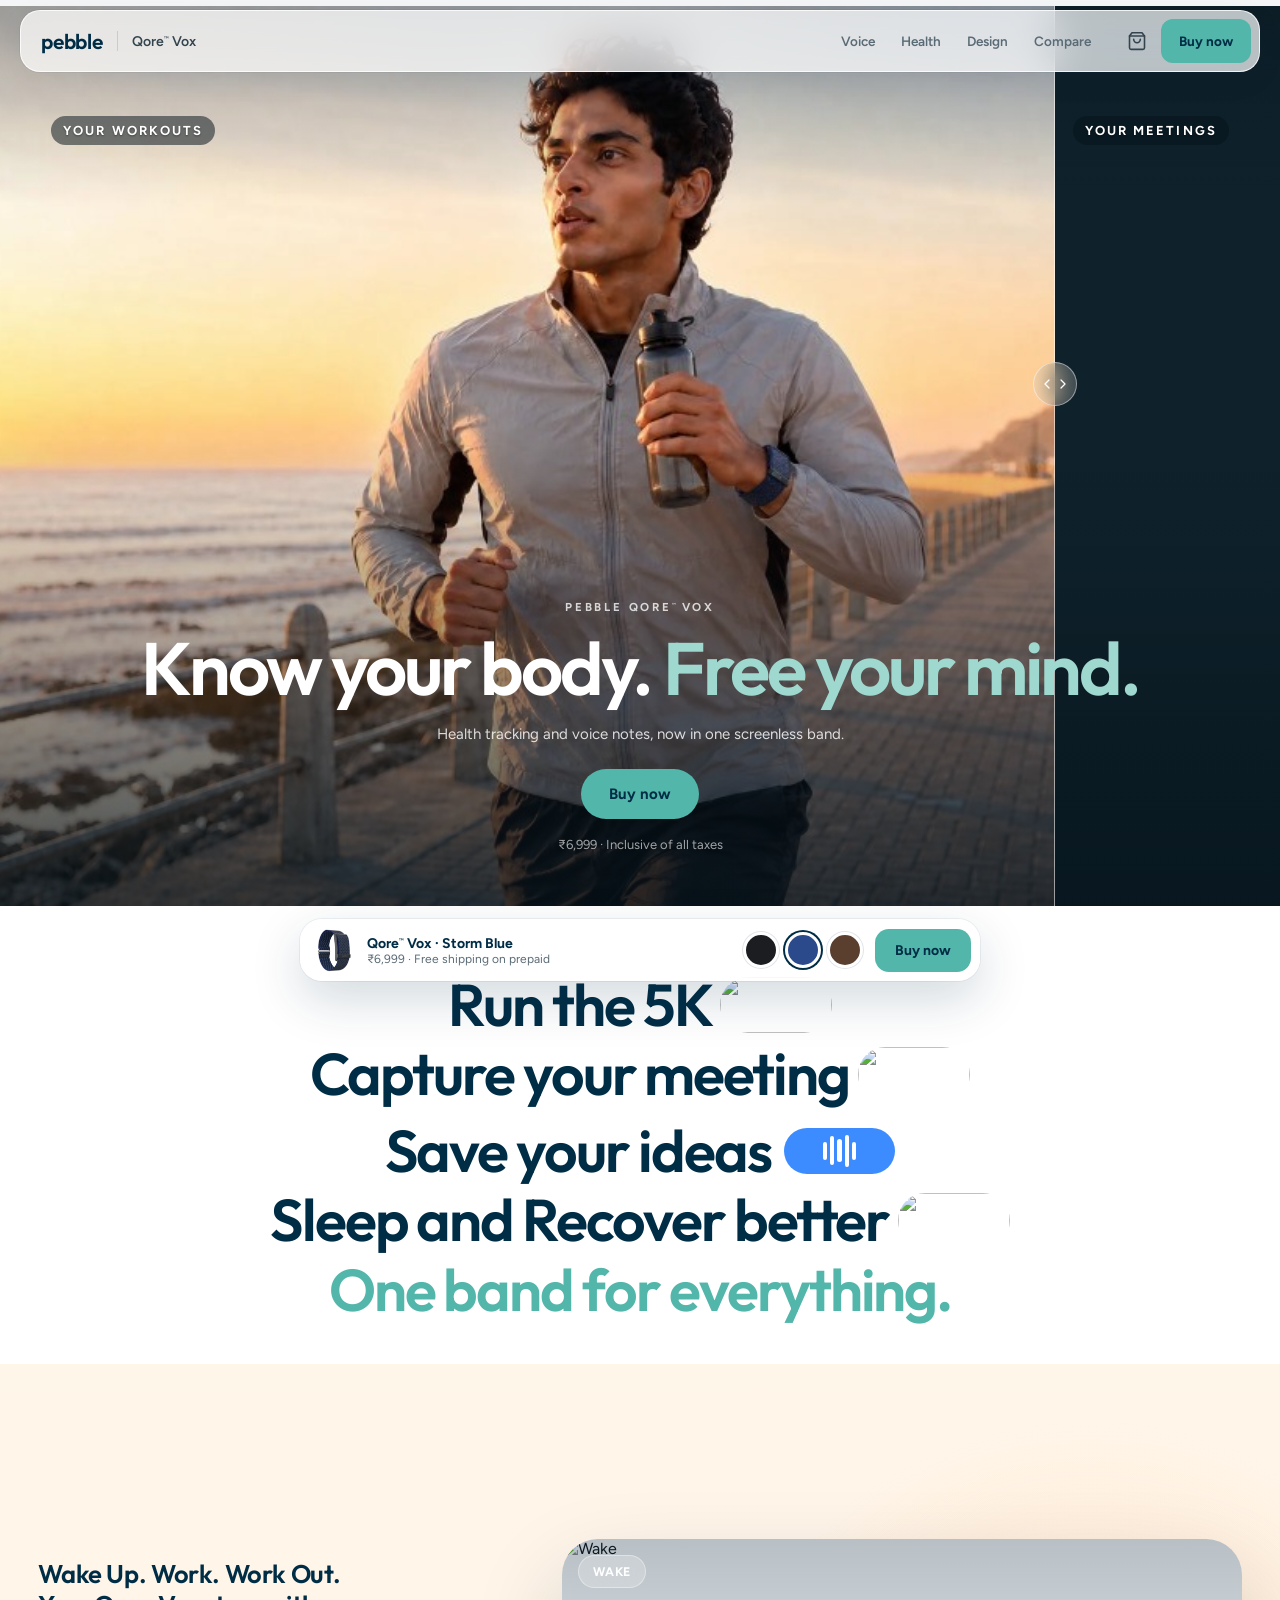
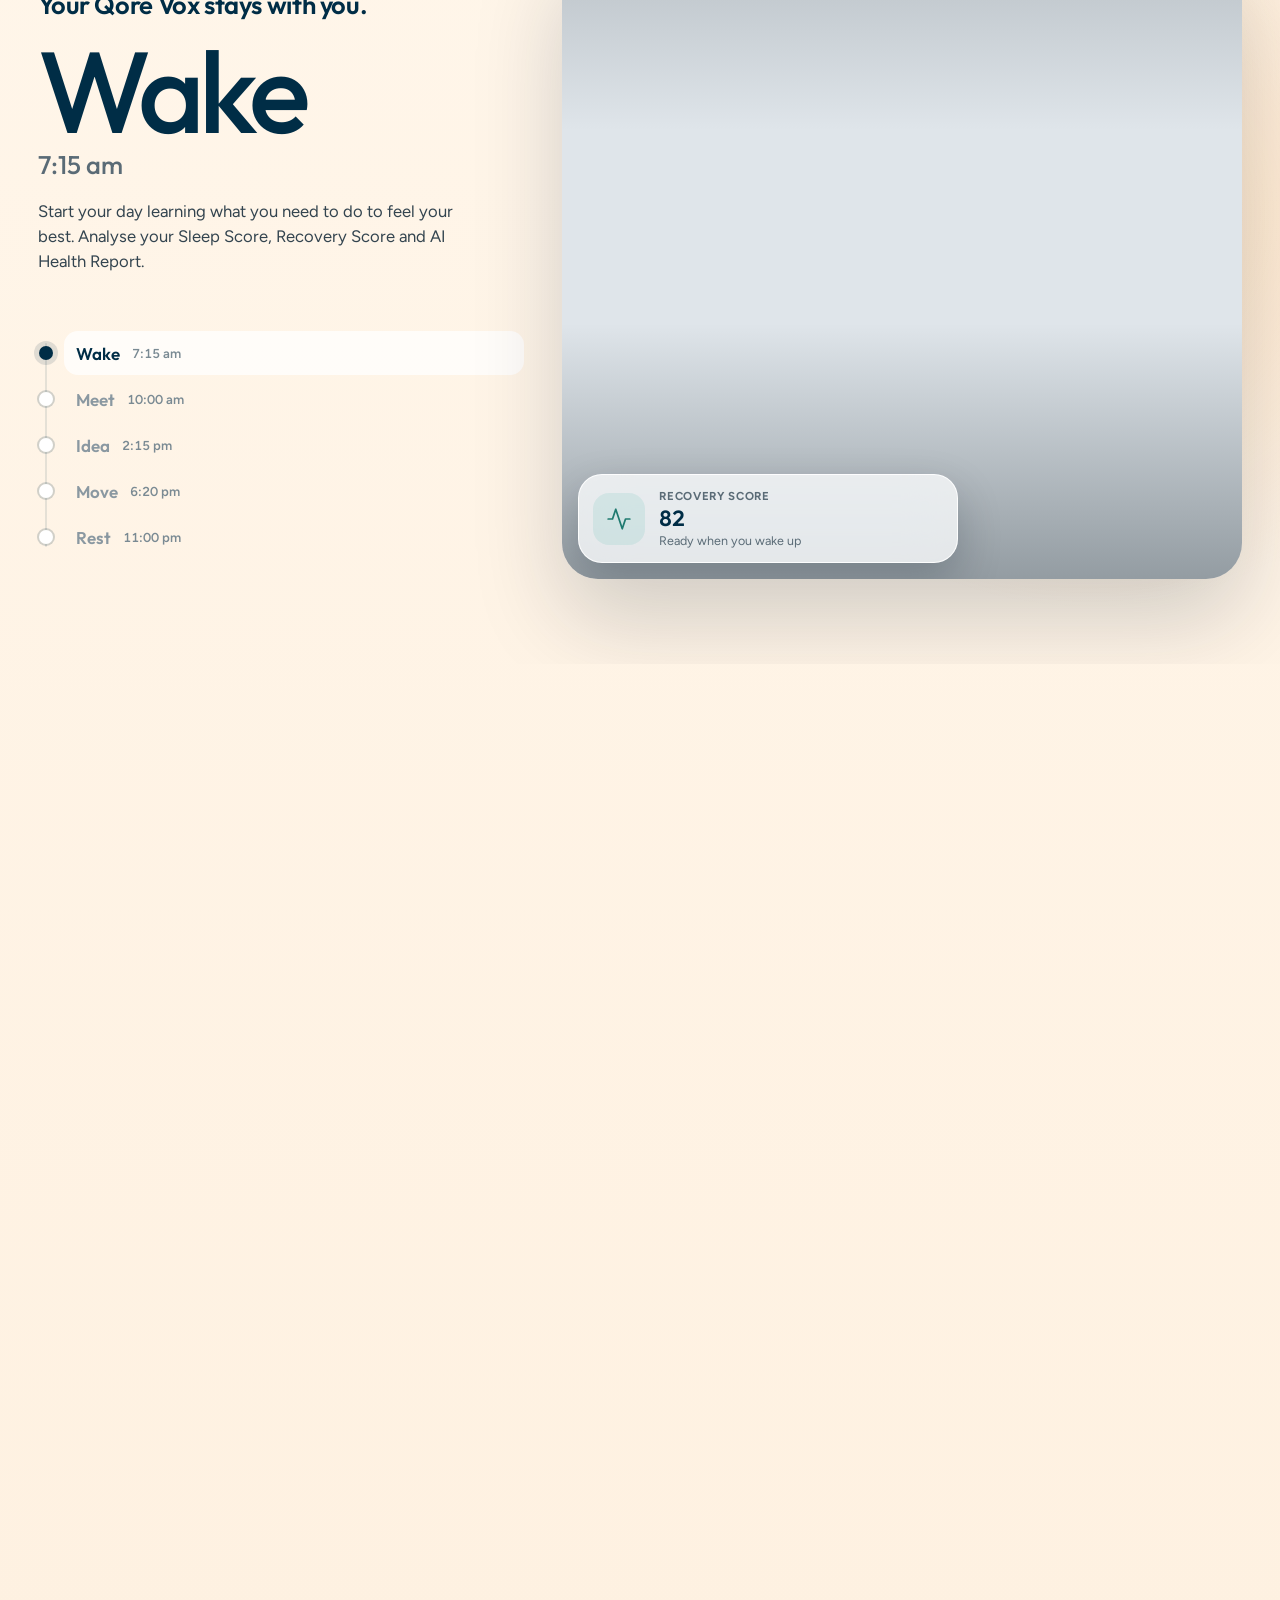
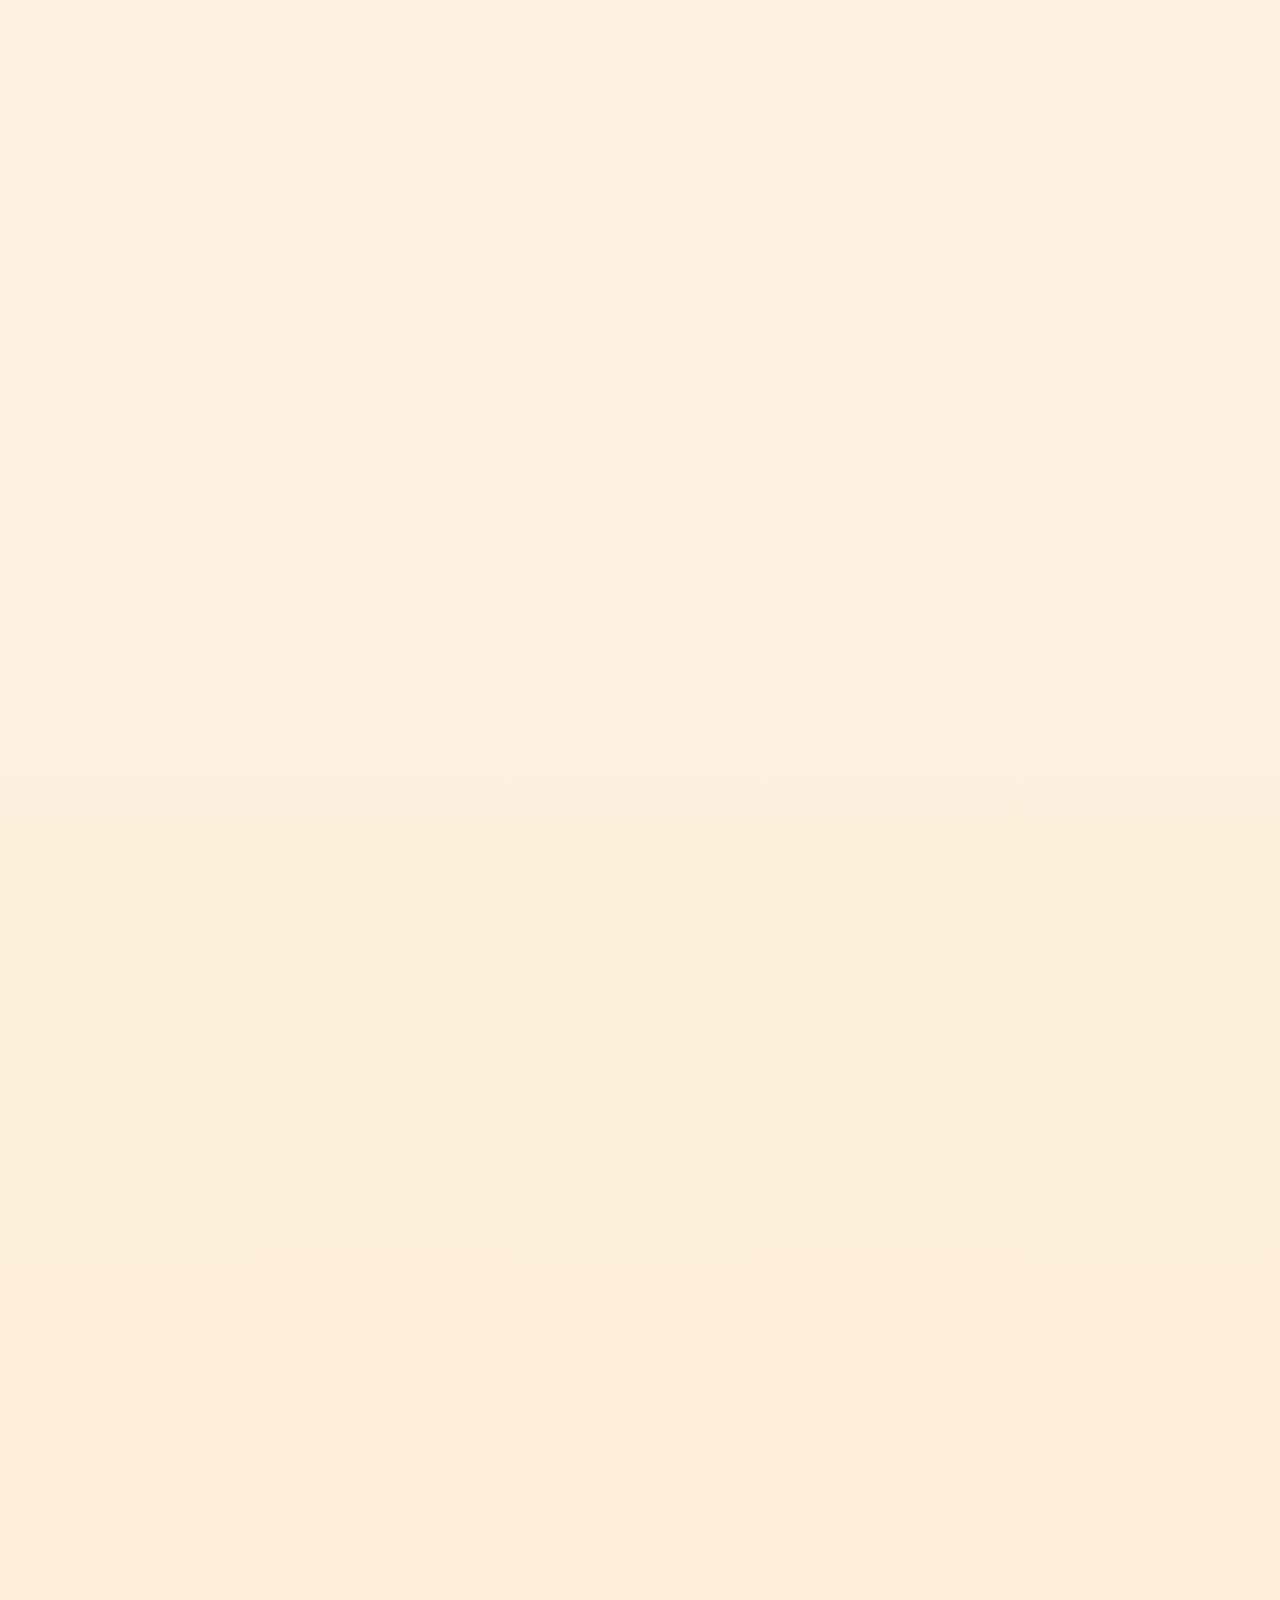
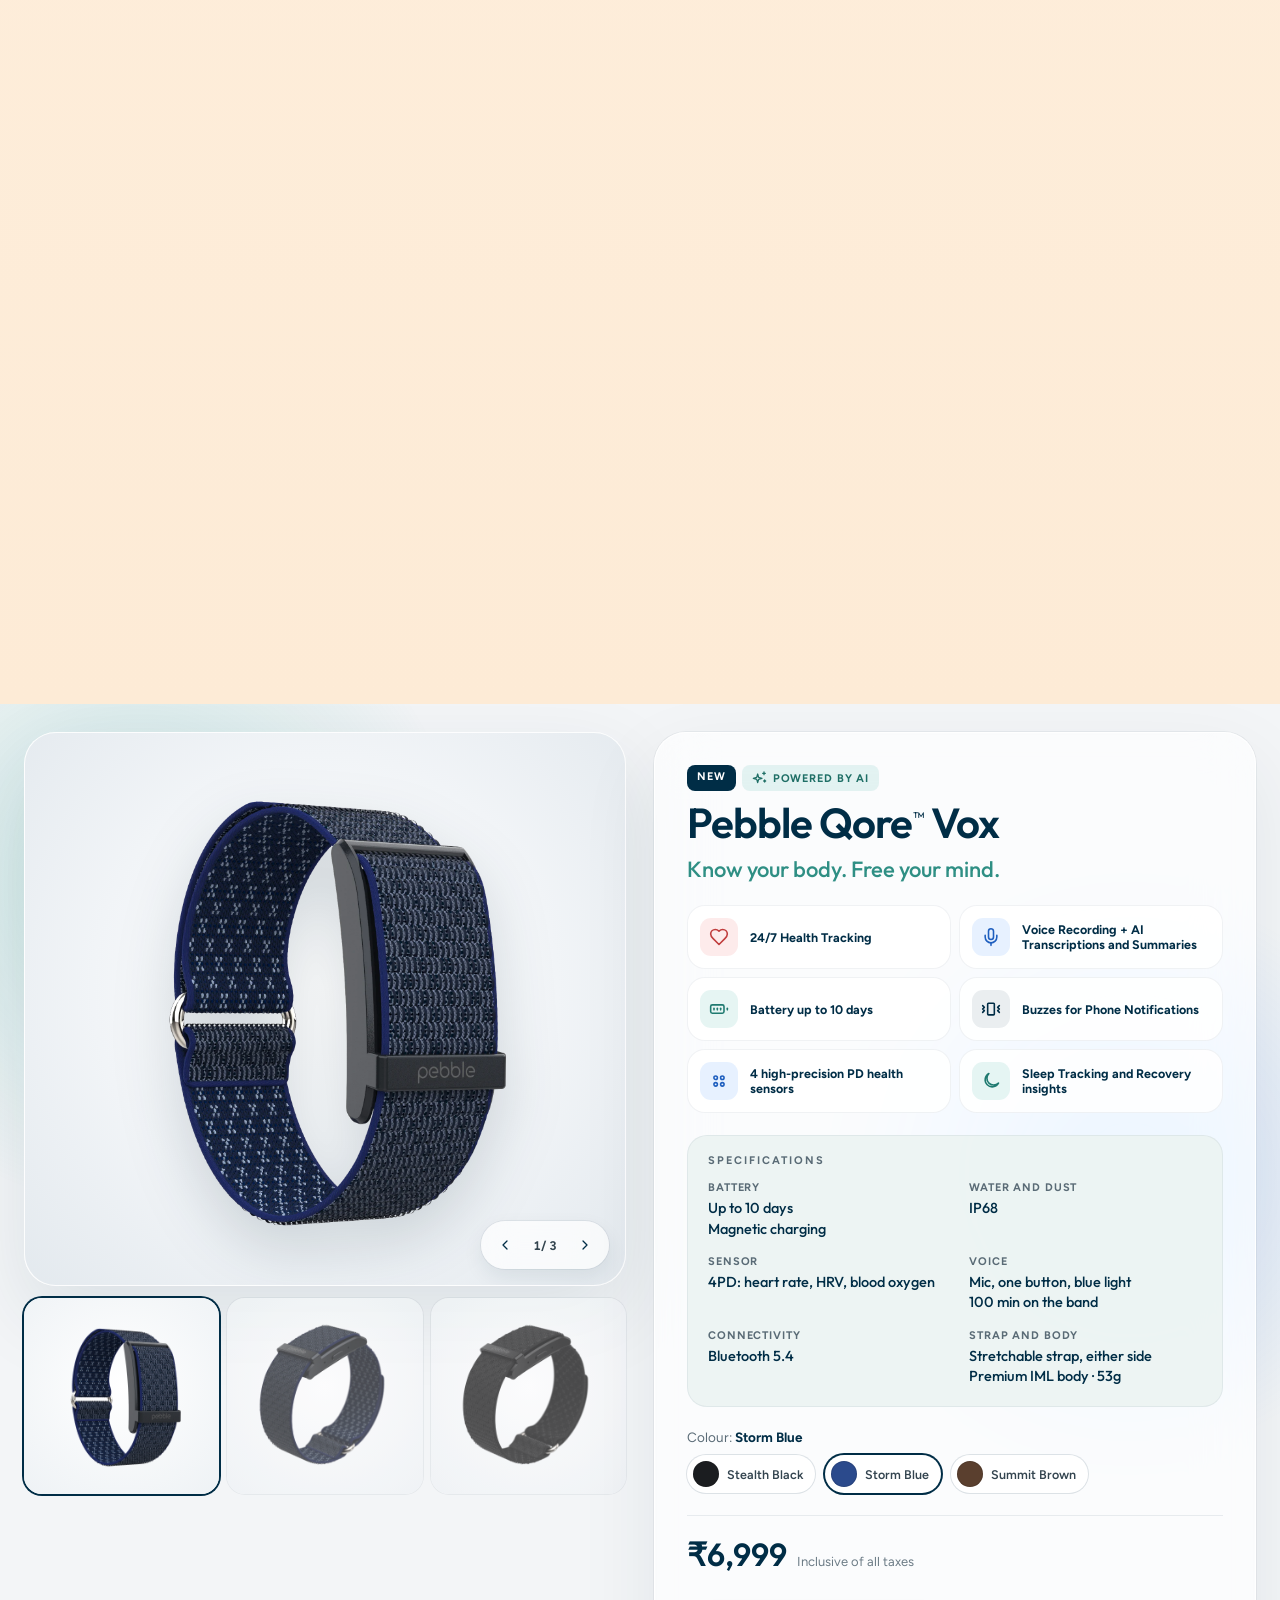
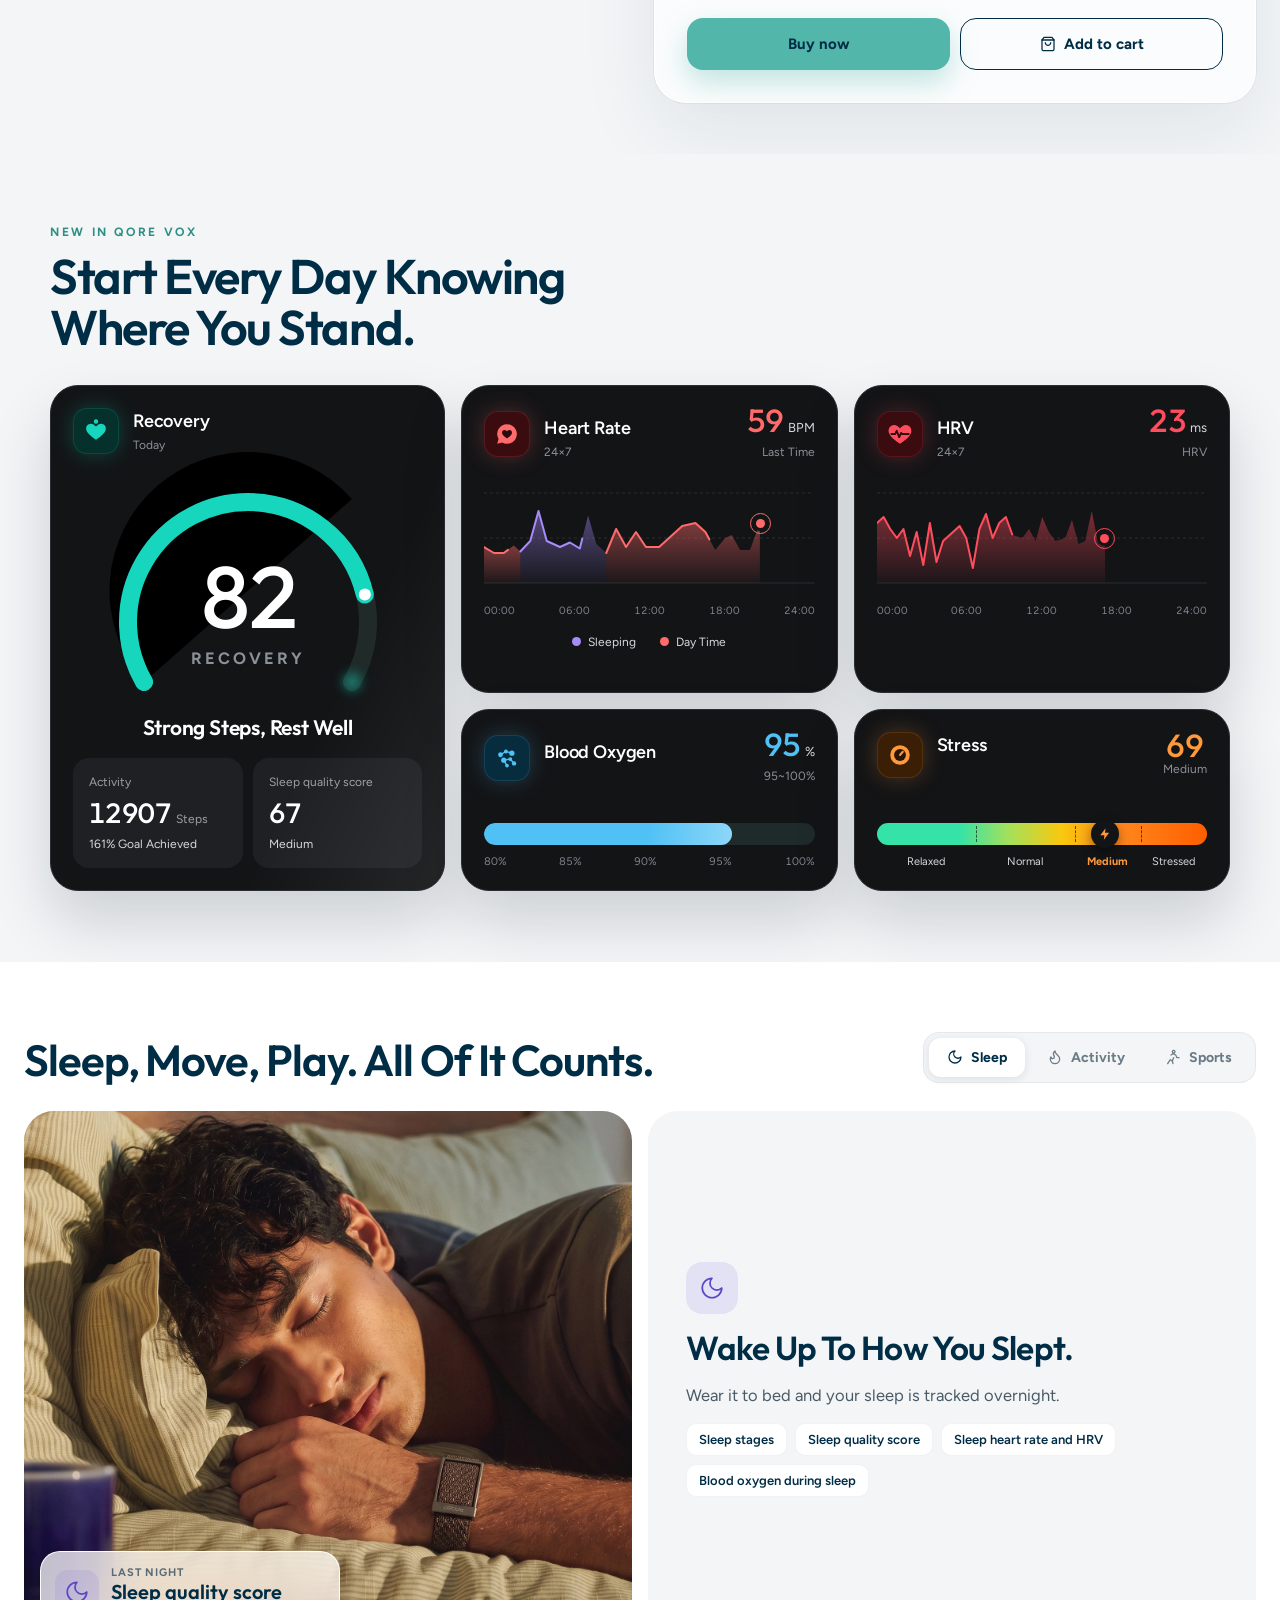
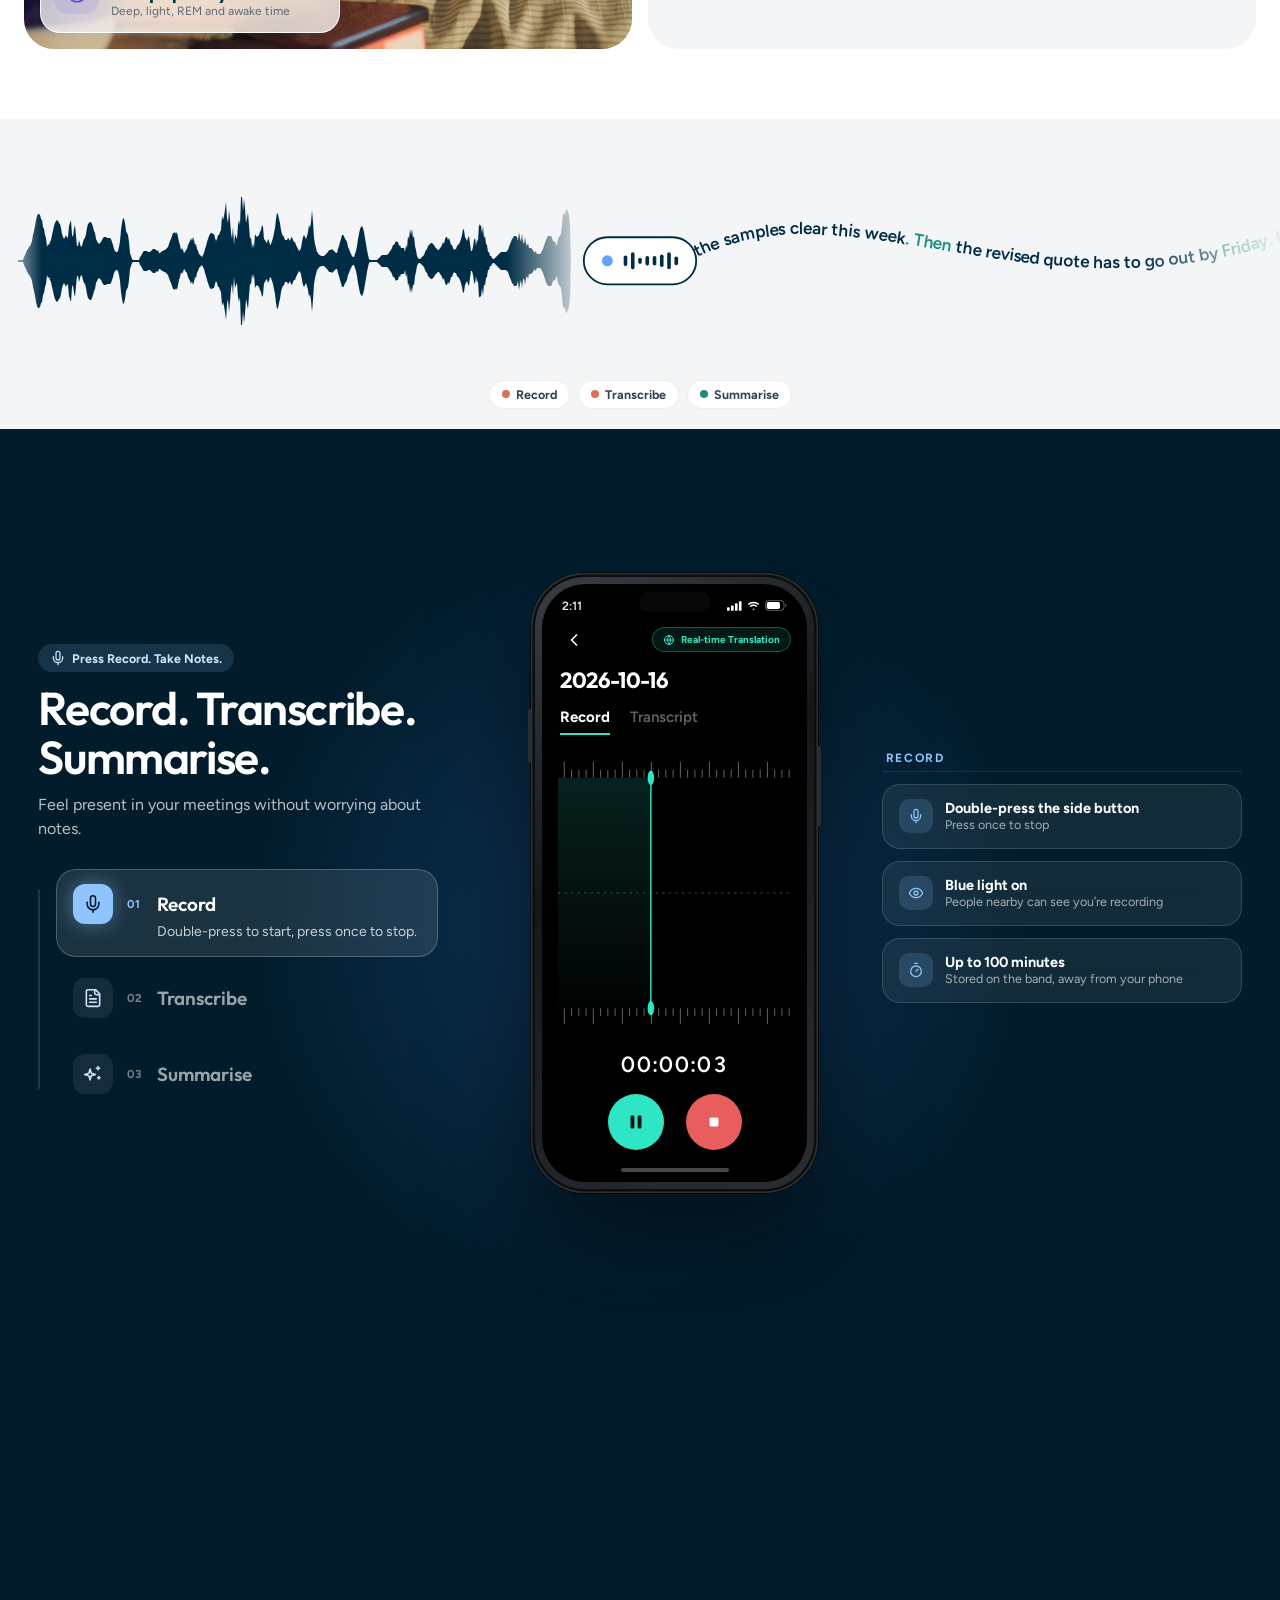
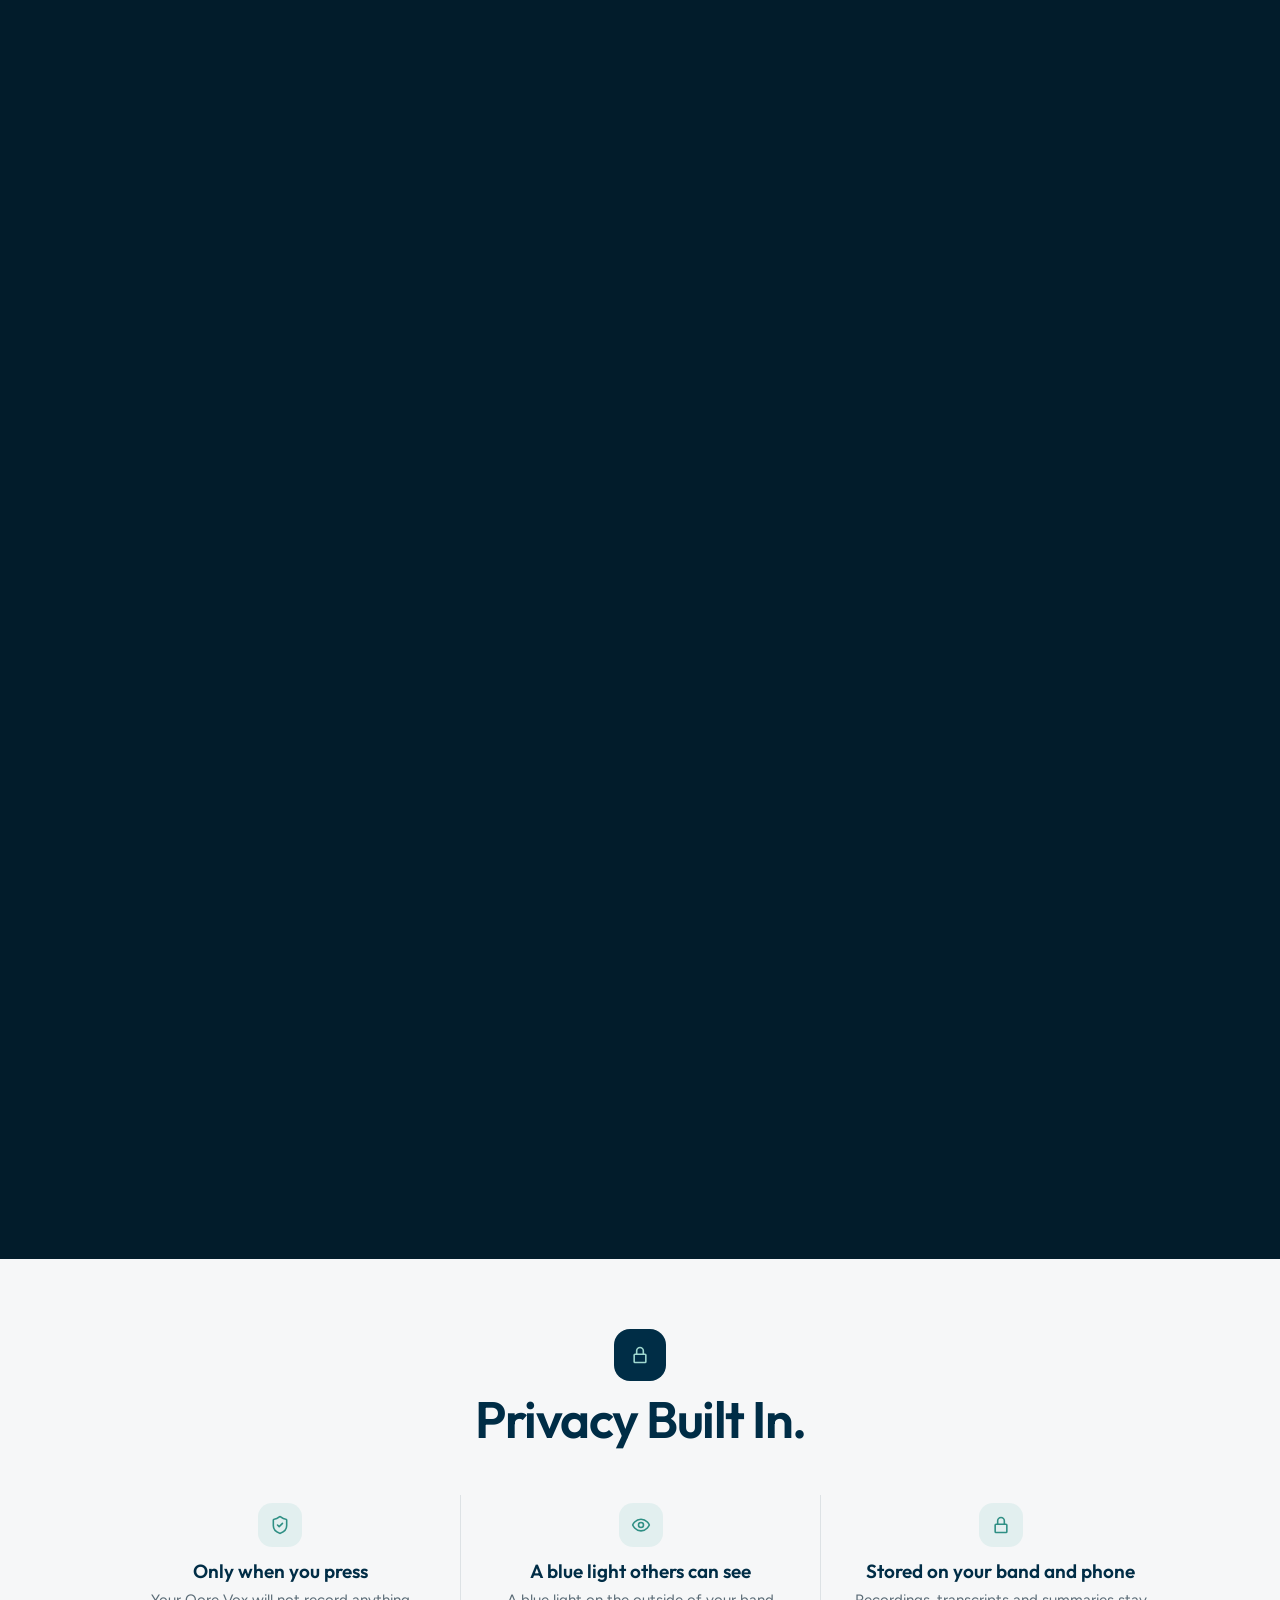
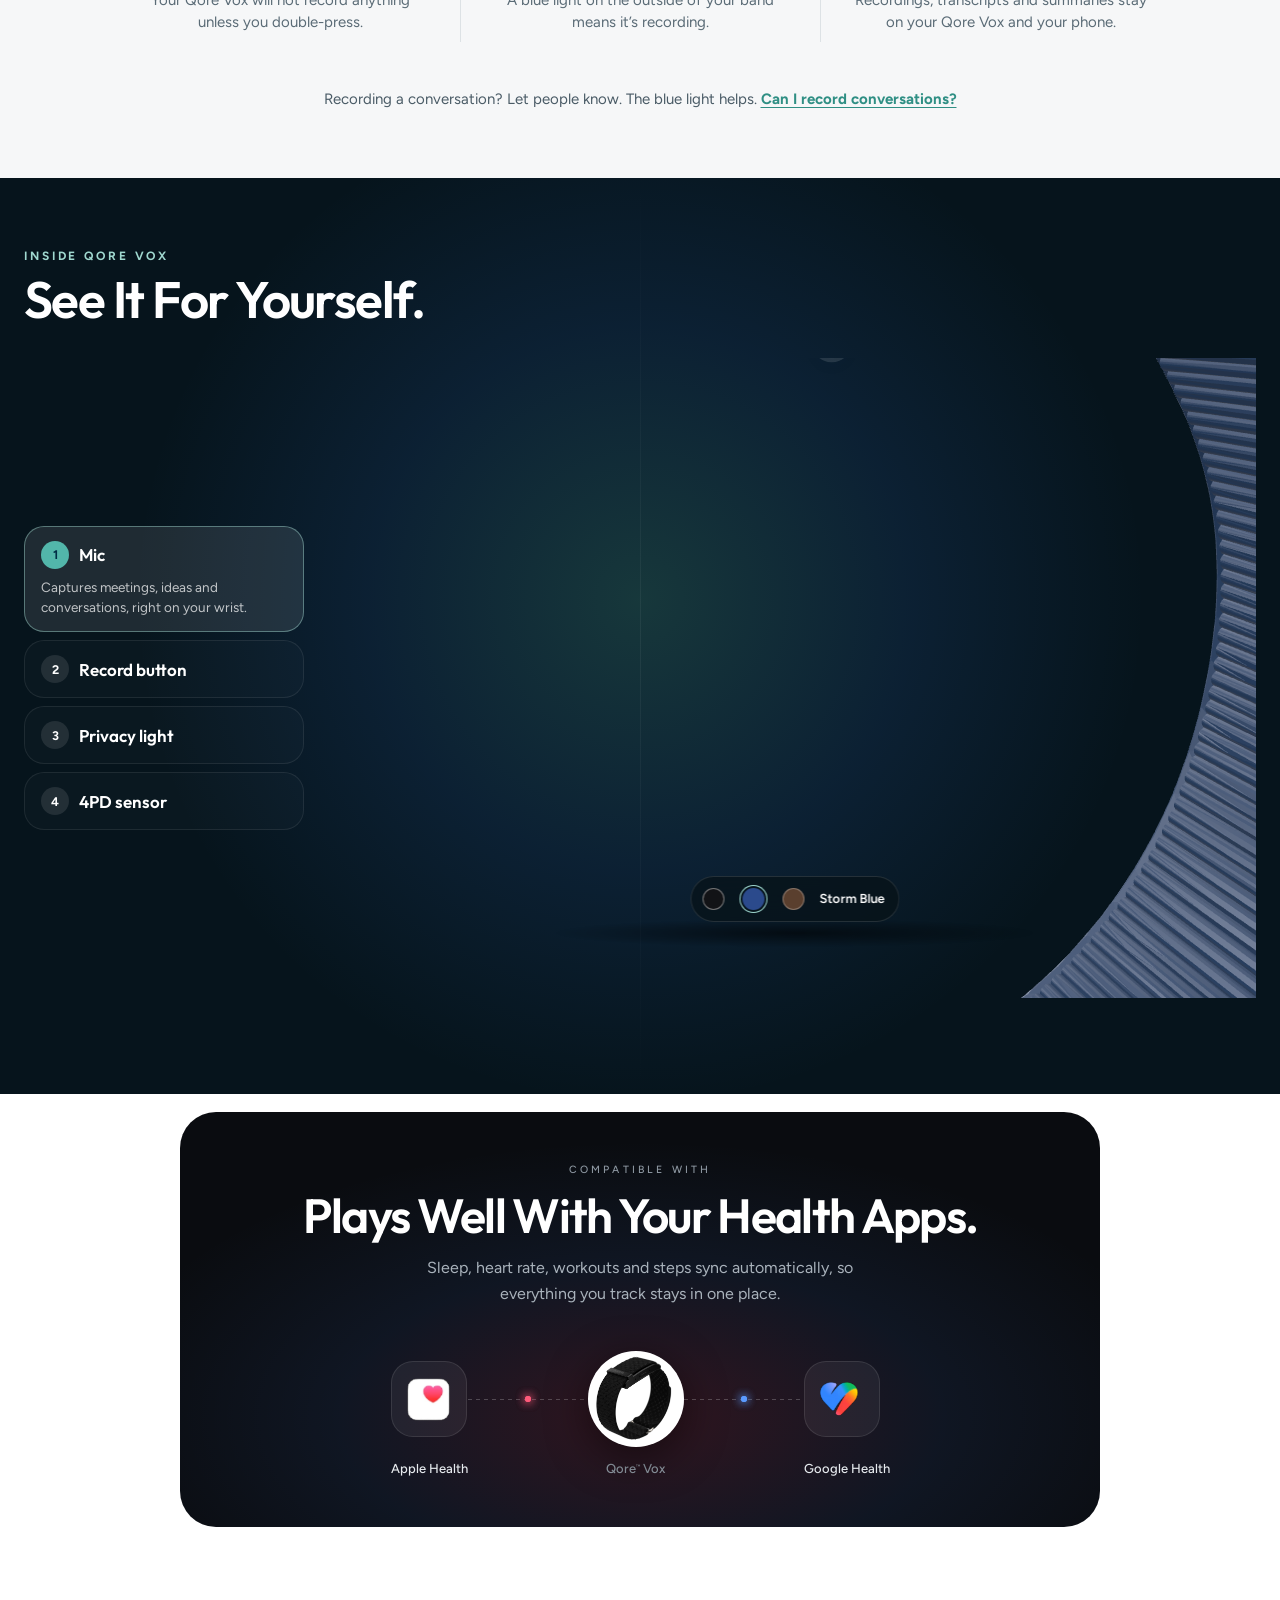
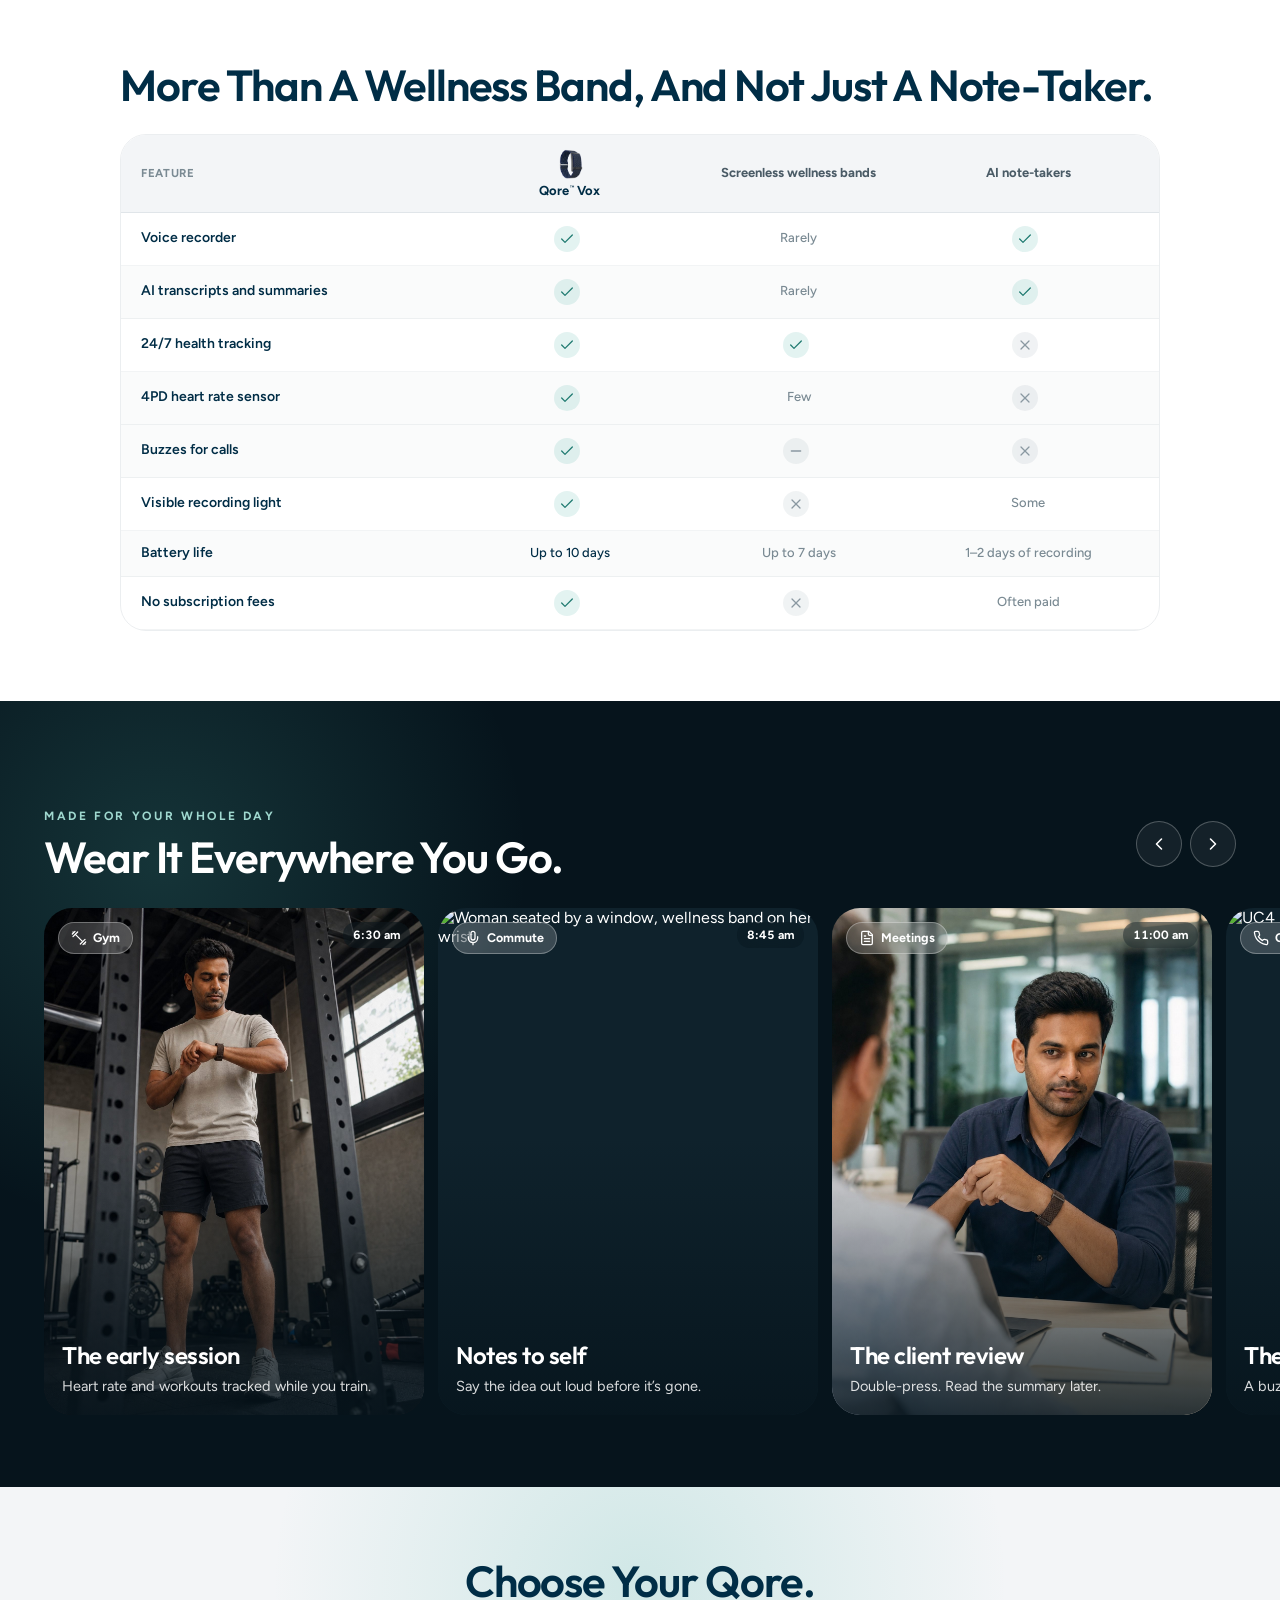
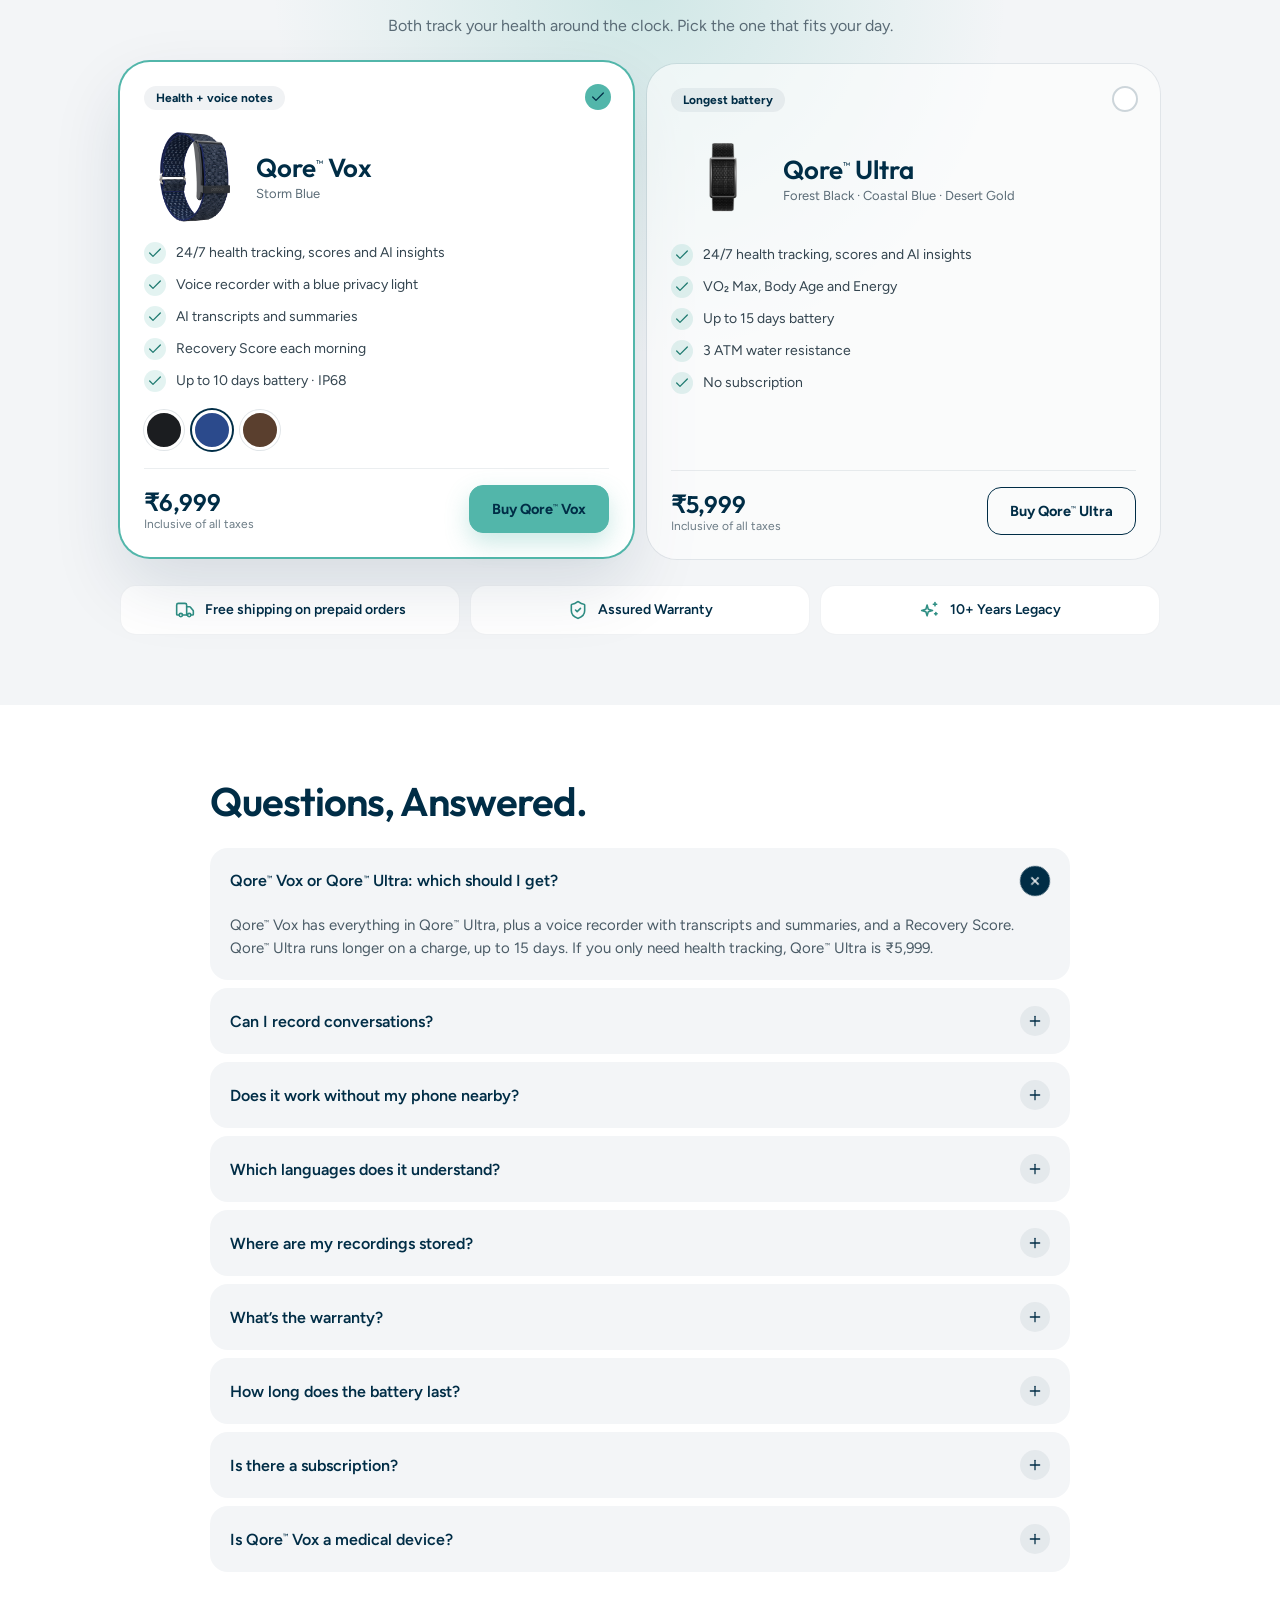
==== commit 649ca07b: "pdfbgrdfgdf2" ====
--- a/index.html
+++ b/index.html
@@ -7,11 +7,10 @@
 <link rel="preconnect" href="https://fonts.googleapis.com">
 <link rel="preconnect" href="https://fonts.gstatic.com" crossorigin>
 <link href="https://fonts.googleapis.com/css2?family=Outfit:wght@400;500;600;700&amp;family=Figtree:wght@400;500;600;700&amp;display=swap" rel="stylesheet">
-<link rel="stylesheet" href="styles.css?v=m15">
+<link rel="stylesheet" href="styles.css?v=m22">
 </head>
 <body>
-<div id="qv-root" data-dc-tpl="7" data-screen-label="Qore Vox landing v7" style="position: relative;">
-<nav data-dc-tpl="8" style="position: sticky; top: 0px; z-index: 80; padding: 10px clamp(8px, 2vw, 20px);">
+<div id="qv-root" data-dc-tpl="7" data-screen-label="Qore Vox landing v7" style="position: relative;"><nav data-dc-tpl="8" style="position: sticky; top: 0px; z-index: 80; padding: 10px clamp(8px, 2vw, 20px);">
     <div data-dc-tpl="9" style="max-width: 1240px; margin: 0px auto; display: flex; align-items: center; gap: 14px; padding: 8px 8px 8px 20px; border-radius: 20px; background: rgba(255, 255, 255, 0.72); backdrop-filter: blur(22px) saturate(180%); border: 1px solid rgba(255, 255, 255, 0.8); box-shadow: rgba(0, 45, 70, 0.06) 0px 0px 0px 1px, rgba(0, 45, 70, 0.07) 0px 8px 28px;">
       <span data-dc-tpl="10" style="font-family: Outfit, sans-serif; font-weight: 600; font-size: 21px; letter-spacing: -0.01em; color: rgb(0, 45, 70);">pebble</span>
       <span data-dc-tpl="11" style="width: 1px; height: 20px; background: rgba(0, 45, 70, 0.14);"></span>
@@ -24,7 +23,7 @@
           
             <a data-dc-tpl="18" href="#health" style="padding: 12px; border-radius: 10px; font-size: 13.5px; font-weight: 600; white-space: nowrap; color: rgb(90, 107, 118); background: transparent; transition: background 0.25s, color 0.25s;"><span class="sc-interp">Health</span></a>
           
-            <a data-dc-tpl="18" href="#finishes" style="padding: 12px; border-radius: 10px; font-size: 13.5px; font-weight: 600; white-space: nowrap; color: rgb(90, 107, 118); background: transparent; transition: background 0.25s, color 0.25s;"><span class="sc-interp">Design</span></a>
+            <a data-dc-tpl="18" href="#design" style="padding: 12px; border-radius: 10px; font-size: 13.5px; font-weight: 600; white-space: nowrap; color: rgb(90, 107, 118); background: transparent; transition: background 0.25s, color 0.25s;"><span class="sc-interp">Design</span></a>
           
             <a data-dc-tpl="18" href="#compare" style="padding: 12px; border-radius: 10px; font-size: 13.5px; font-weight: 600; white-space: nowrap; color: rgb(0, 45, 70); background: rgba(0, 45, 70, 0.07); transition: background 0.25s, color 0.25s;"><span class="sc-interp">Compare</span></a>
           
@@ -40,8 +39,8 @@
   </nav>
 <section data-dc-tpl="29" id="overview" data-screen-label="00 Opening hero" style="position: relative; margin-top: -76px; background: rgb(6, 20, 28);">
     <div data-dc-tpl="30" tabindex="0" role="slider" aria-label="Slide between the run and the meeting" aria-valuemin="8" aria-valuemax="92" data-ref="splitRef" style="--split: 50%; position: relative; height: clamp(640px, 100vh, 980px); overflow: hidden; background: rgb(15, 34, 44); touch-action: pan-y; cursor: ew-resize; outline: none;">
-      <div data-dc-tpl="31" style="position: absolute; inset: 0px;"><img id="v4-hero-meet" src="https://cdn.shopify.com/s/files/1/0577/6785/4123/files/simple-replace_in_output-1792125055324-rug0t.png?v=1792125063" alt="Man in a beige suit leading a meeting, wellness band on his left wrist" style="display:block;width:100%;height:100%;object-fit:cover;object-position:18% 42%;"></div>
-      <div data-dc-tpl="33" style="position: absolute; inset: 0px; clip-path: inset(0 calc(100% - var(--split)) 0 0);"><img id="v4-hero-run" src="assets/photos/simple-replace_in_output-1792053013878-toqfs.jpg" alt="Man running on a seafront path at sunset, wellness band on his left wrist" loading="lazy" style="display:block;width:100%;height:100%;object-fit:cover;"></div>
+      <div data-dc-tpl="31" style="position: absolute; inset: 0px;"><img id="v4-hero-meet" src="https://cdn.shopify.com/s/files/1/0577/6785/4123/files/simple-replace_in_output-1792387574713-8ww3x.jpg?v=1792387578" alt="Man in a beige suit leading a meeting, wellness band on his left wrist" style="display:block;width:100%;height:100%;object-fit:cover;object-position:72% 58%;"></div>
+      <div data-dc-tpl="33" style="position: absolute; inset: 0px; clip-path: inset(0 calc(100% - var(--split)) 0 0);"><img id="v4-hero-run" src="assets/photos/hero-run-desktop.jpg" alt="Man running on a seafront path at sunset, wellness band on his left wrist" loading="lazy" style="display:block;width:100%;height:100%;object-fit:cover;object-position:58% 36%;"></div>
       <div data-dc-tpl="35" style="position: absolute; inset: 0px; background: linear-gradient(rgba(6, 20, 28, 0.35) 0%, rgba(6, 20, 28, 0) 22%, rgba(6, 20, 28, 0) 48%, rgba(6, 20, 28, 0.78) 100%); pointer-events: none;"></div>
 
       <div data-dc-tpl="36" data-ref="splitHandle" style="position: absolute; top: 0px; bottom: 0px; left: var(--split); width: 48px; margin-left: -24px; pointer-events: auto; touch-action: none; cursor: ew-resize;"><span style="position: absolute; top: 0px; bottom: 0px; left: 50%; width: 1px; margin-left: -0.5px; background: rgba(255, 255, 255, 0.55); pointer-events: none;"></span>
@@ -63,8 +62,68 @@
       </div>
     </div>
   </section>
-<section data-dc-tpl="49" id="demo" data-screen-label="00b Live demo" data-ref="demoRef" style="padding: clamp(28px, 4vw, 52px) clamp(10px, 2vw, 24px) clamp(12px, 2vw, 20px); background: rgb(243, 245, 247);">
-    <div data-dc-tpl="50" aria-hidden="true" style="margin: clamp(-18px, -1.5vw, -6px) calc(-1 * clamp(10px, 2vw, 24px)) 0px; overflow: hidden;"><div style="position: relative; display: flex; flex-direction: column; align-items: center; gap: 10px;"><div id="rbWave" class="vox-ws" data-keep="1"></div><svg viewBox="0 0 1440 240" preserveAspectRatio="xMidYMid slice" style="display: block; width: 100%; height: clamp(150px, 17vw, 240px);"><defs><path id="rbIn" d="M -60 190 C 220 40, 470 250, 664 120"></path><path id="rbOut" d="M 776 120 C 960 20, 1180 220, 1500 70"></path><linearGradient id="rbFade" x1="0" x2="1"><stop offset="0" stop-color="#fff" stop-opacity="0"></stop><stop offset="0.12" stop-color="#fff" stop-opacity="1"></stop><stop offset="0.88" stop-color="#fff" stop-opacity="1"></stop><stop offset="1" stop-color="#fff" stop-opacity="0"></stop></linearGradient><mask id="rbMask"><rect x="0" y="0" width="1440" height="240" fill="url(#rbFade)"></rect></mask></defs><g mask="url(#rbMask)"><text style="font-family: Figtree, sans-serif; font-size: 19px; font-weight: 600;"><textPath href="#rbOut" startOffset="-50%"><tspan style="fill: rgb(31, 138, 126);">We</tspan><tspan style="fill: rgb(0, 45, 70);"> can move the launch to the 24th if the samples clear this week</tspan><tspan style="fill: rgb(31, 138, 126);">.</tspan><tspan style="fill: rgb(0, 45, 70);"> </tspan><tspan style="fill: rgb(31, 138, 126);">Then</tspan><tspan style="fill: rgb(0, 45, 70);"> the revised quote has to go out by </tspan><tspan style="fill: rgb(31, 138, 126);">Friday</tspan><tspan style="fill: rgb(31, 138, 126);">.</tspan><tspan style="fill: rgb(0, 45, 70);"> </tspan><tspan style="fill: rgb(31, 138, 126);">Let’s</tspan><tspan style="fill: rgb(0, 45, 70);"> keep the budget where it is for now</tspan><tspan style="fill: rgb(31, 138, 126);">.</tspan><tspan style="fill: rgb(0, 45, 70);">      </tspan><tspan style="fill: rgb(31, 138, 126);">We</tspan><tspan style="fill: rgb(0, 45, 70);"> can move the launch to the 24th if the samples clear this week</tspan><tspan style="fill: rgb(31, 138, 126);">.</tspan><tspan style="fill: rgb(0, 45, 70);"> </tspan><tspan style="fill: rgb(31, 138, 126);">Then</tspan><tspan style="fill: rgb(0, 45, 70);"> the revised quote has to go out by </tspan><tspan style="fill: rgb(31, 138, 126);">Friday</tspan><tspan style="fill: rgb(31, 138, 126);">.</tspan><tspan style="fill: rgb(0, 45, 70);"> </tspan><tspan style="fill: rgb(31, 138, 126);">Let’s</tspan><tspan style="fill: rgb(0, 45, 70);"> keep the budget where it is for now</tspan><tspan style="fill: rgb(31, 138, 126);">.</tspan><tspan style="fill: rgb(0, 45, 70);">      </tspan><animate attributeName="startOffset" from="-100%" to="0%" dur="26s" repeatCount="indefinite"></animate></textPath></text></g><g transform="translate(720 120)"><rect x="-62" y="-26" width="124" height="52" rx="26" fill="#fff" stroke="#002d46" stroke-width="2"></rect><circle cx="-36" cy="0" r="6" fill="#3d8cff"><animate attributeName="opacity" values="1;0.3;1" dur="1.2s" repeatCount="indefinite"></animate></circle><rect x="-18" y="-10" width="4" height="20" rx="2" fill="#002d46"><animate attributeName="height" values="6;20;6" dur="0.8s" begin="0s" repeatCount="indefinite"></animate><animate attributeName="y" values="-3;-10;-3" dur="0.8s" begin="0s" repeatCount="indefinite"></animate></rect><rect x="-10" y="-10" width="4" height="20" rx="2" fill="#002d46"><animate attributeName="height" values="6;20;6" dur="1s" begin="0.1s" repeatCount="indefinite"></animate><animate attributeName="y" values="-3;-10;-3" dur="1s" begin="0.1s" repeatCount="indefinite"></animate></rect><rect x="-2" y="-10" width="4" height="20" rx="2" fill="#002d46"><animate attributeName="height" values="6;20;6" dur="1.2s" begin="0.2s" repeatCount="indefinite"></animate><animate attributeName="y" values="-3;-10;-3" dur="1.2s" begin="0.2s" repeatCount="indefinite"></animate></rect><rect x="6" y="-10" width="4" height="20" rx="2" fill="#002d46"><animate attributeName="height" values="6;20;6" dur="0.8s" begin="0.3s" repeatCount="indefinite"></animate><animate attributeName="y" values="-3;-10;-3" dur="0.8s" begin="0.3s" repeatCount="indefinite"></animate></rect><rect x="14" y="-10" width="4" height="20" rx="2" fill="#002d46"><animate attributeName="height" values="6;20;6" dur="1s" begin="0.4s" repeatCount="indefinite"></animate><animate attributeName="y" values="-3;-10;-3" dur="1s" begin="0.4s" repeatCount="indefinite"></animate></rect><rect x="22" y="-10" width="4" height="20" rx="2" fill="#002d46"><animate attributeName="height" values="6;20;6" dur="1.2s" begin="0.5s" repeatCount="indefinite"></animate><animate attributeName="y" values="-3;-10;-3" dur="1.2s" begin="0.5s" repeatCount="indefinite"></animate></rect><rect x="30" y="-10" width="4" height="20" rx="2" fill="#002d46"><animate attributeName="height" values="6;20;6" dur="0.8s" begin="0.6s" repeatCount="indefinite"></animate><animate attributeName="y" values="-3;-10;-3" dur="0.8s" begin="0.6s" repeatCount="indefinite"></animate></rect><rect x="38" y="-10" width="4" height="20" rx="2" fill="#002d46"><animate attributeName="height" values="6;20;6" dur="1s" begin="0.7s" repeatCount="indefinite"></animate><animate attributeName="y" values="-3;-10;-3" dur="1s" begin="0.7s" repeatCount="indefinite"></animate></rect></g></svg><div style="display: flex; flex-wrap: wrap; justify-content: center; gap: 8px; padding: 0px 12px;"><span style="display: flex; align-items: center; gap: 6px; padding: 6px 12px; border-radius: 999px; background: rgb(255, 255, 255); border: 1px solid rgba(0, 45, 70, 0.08); font-size: 12.5px; font-weight: 700; color: rgb(51, 68, 79);"><span style="width: 8px; height: 8px; border-radius: 50%; background: rgb(224, 112, 90);"></span>Record</span><span style="display: flex; align-items: center; gap: 6px; padding: 6px 12px; border-radius: 999px; background: rgb(255, 255, 255); border: 1px solid rgba(0, 45, 70, 0.08); font-size: 12.5px; font-weight: 700; color: rgb(51, 68, 79);"><span style="width: 8px; height: 8px; border-radius: 50%; background: rgb(224, 112, 90);"></span>Transcribe</span><span style="display: flex; align-items: center; gap: 6px; padding: 6px 12px; border-radius: 999px; background: rgb(255, 255, 255); border: 1px solid rgba(0, 45, 70, 0.08); font-size: 12.5px; font-weight: 700; color: rgb(51, 68, 79);"><span style="width: 8px; height: 8px; border-radius: 50%; background: rgb(31, 138, 126);"></span>Summarise</span></div></div></div>
+<section data-dc-tpl="136" data-screen-label="02b Manifesto" style="padding: clamp(40px, 5vw, 70px) clamp(14px, 3vw, 32px) 40px; background: rgb(255, 255, 255);">
+    <p data-dc-tpl="137" data-r="0" style="margin: 0px auto; max-width: 1100px; text-align: center; font-family: Outfit, sans-serif; font-weight: 600; font-size: clamp(30px, 4.6vw, 64px); line-height: 1.18; letter-spacing: -0.035em; color: rgb(0, 45, 70); text-wrap: pretty;">
+      Run the 5K <img data-dc-tpl="138" src="https://cdn.shopify.com/s/files/1/0577/6785/4123/files/simple-lifestyle-1792122275211-4uma6.jpg?v=1792122279" alt="" style="display: inline-block; width: 1.9em; height: 0.95em; border-radius: 999px; object-fit: cover; vertical-align: -0.12em;"><br> <span style="white-space:nowrap">Capture your meeting</span> <img data-dc-tpl="139" src="https://cdn.shopify.com/s/files/1/0577/6785/4123/files/simple-replace_in_output-1792139123049-6arqb.png?v=1792139131" alt="" style="display: inline-block; width: 1.9em; height: 0.95em; border-radius: 999px; object-fit: cover; vertical-align: -0.12em;"><br> <span style="white-space:nowrap; display:inline-flex; align-items:center; gap:0.22em; vertical-align:middle">Save your ideas <span data-dc-tpl="140" style="display: inline-flex; align-items: center; justify-content: center; gap: 3px; width: 1.9em; height: 0.78em; border-radius: 999px; background: rgb(61, 140, 255); vertical-align: middle;"><span data-dc-tpl="141" style="width: 0.07em; height: 0.3em; border-radius: 4px; background: rgb(255, 255, 255); animation: 1s ease-in-out 0s infinite normal none running voxBar;"></span><span data-dc-tpl="142" style="width: 0.07em; height: 0.5em; border-radius: 4px; background: rgb(255, 255, 255); animation: 1s ease-in-out 0.15s infinite normal none running voxBar;"></span><span data-dc-tpl="143" style="width: 0.07em; height: 0.4em; border-radius: 4px; background: rgb(255, 255, 255); animation: 1s ease-in-out 0.3s infinite normal none running voxBar;"></span><span data-dc-tpl="144" style="width: 0.07em; height: 0.55em; border-radius: 4px; background: rgb(255, 255, 255); animation: 1s ease-in-out 0.45s infinite normal none running voxBar;"></span><span data-dc-tpl="145" style="width: 0.07em; height: 0.3em; border-radius: 4px; background: rgb(255, 255, 255); animation: 1s ease-in-out 0.6s infinite normal none running voxBar;"></span></span></span><br> Sleep and Recover better <img data-dc-tpl="146" src="https://cdn.shopify.com/s/files/1/0577/6785/4123/files/simple-replace_in_output-1792131356445-pmmdn.png?v=1792131365" alt="" style="display: inline-block; width: 1.9em; height: 0.95em; border-radius: 999px; object-fit: cover; vertical-align: -0.12em;"> <span data-dc-tpl="147" style="color: rgb(82, 182, 170); white-space: nowrap;">One band for everything.</span>
+    </p>
+  </section>
+<section data-dc-tpl="148" id="day" data-screen-label="03 A day with Qore Vox" style="position: relative; background: linear-gradient(rgb(255, 246, 234), rgb(253, 235, 214)); transition: background 1s;">
+    <div data-dc-tpl="149" data-ref="dayRef" style="position: relative; height: 460vh;">
+      <div data-dc-tpl="150" style="position: sticky; top: 0px; height: 100vh; min-height: 600px; overflow: hidden; display: flex; align-items: center; padding: clamp(76px, 10vh, 96px) clamp(12px, 3vw, 40px) clamp(20px, 4vh, 40px); box-sizing: border-box;">
+        <div data-dc-tpl="151" style="position: absolute; width: 900px; height: 900px; right: -260px; top: 50%; transform: translateY(-50%); border-radius: 50%; background: radial-gradient(circle, rgba(255, 190, 120, 0.35), rgba(255, 255, 255, 0) 62%); transition: background 1s; pointer-events: none;"></div>
+        <div data-dc-tpl="152" style="position: relative; width: 100%; max-width: 1240px; height: 100%; margin: 0px auto; display: grid; grid-template-columns: minmax(0px, 5fr) minmax(0px, 7fr); grid-template-rows: 1fr; gap: clamp(16px, 3vw, 48px); align-items: center;">
+
+          <div data-dc-tpl="153" style="order: 0; display: flex; flex-direction: column; gap: clamp(10px, 2vh, 22px); min-width: 0px;">
+            <h2 data-dc-tpl="154" style="margin: 0px; font-family: Outfit, sans-serif; font-weight: 600; font-size: clamp(20px, 2vw, 26px); line-height: 1.2; letter-spacing: -0.015em; color: rgb(0, 45, 70);">Wake Up. Work. Work Out.<br>Your Qore Vox stays with you.</h2>
+            <div data-dc-tpl="155" style="display: flex; flex-direction: column; align-items: flex-start; gap: 6px; overflow: hidden;">
+              <span data-dc-tpl="156" style="display: block; font-family: Outfit, sans-serif; font-weight: 500; font-size: clamp(64px, 9vw, 136px); line-height: 0.9; letter-spacing: -0.05em; color: rgb(0, 45, 70); font-variant-numeric: tabular-nums;"><span style="display: inline-block; animation: 0.45s cubic-bezier(0.2, 0.7, 0.2, 1) 0s 1 normal both running voxIn;">Wake</span></span>
+              <span data-dc-tpl="157" style="font-family: Outfit, sans-serif; font-size: clamp(18px, 2vw, 26px); font-weight: 500; color: rgb(90, 107, 118);"><span class="sc-interp">7:15 am</span></span>
+            </div>
+            <div data-dc-tpl="158" style="display: flex; flex-direction: column; gap: 8px; min-height: 110px;"><div style="display: flex; flex-direction: column; gap: 8px; animation: 0.5s cubic-bezier(0.2, 0.7, 0.2, 1) 0s 1 normal both running voxIn;"><span style="max-width: 440px; font-size: clamp(15px, 1.3vw, 18px); line-height: 1.5; color: rgb(51, 68, 79);">Start your day learning what you need to do to feel your best. Analyse your Sleep Score, Recovery Score and AI Health Report.</span></div></div>
+
+            
+              <div data-dc-tpl="160" style="position: relative; display: flex; flex-direction: column; gap: 2px; margin-top: 4px; padding-left: 26px;">
+                <span data-dc-tpl="161" style="position: absolute; left: 7px; top: 12px; bottom: 12px; width: 2px; border-radius: 2px; background: rgba(0, 45, 70, 0.1);"><span data-dc-tpl="162" data-ref="dayFillRef" style="position: absolute; left: 0px; top: 0px; width: 100%; height: 0%; border-radius: 2px; background: rgb(0, 45, 70);"></span></span>
+                
+                  <button data-dc-tpl="164" data-x="1629tkk" style="position: relative; display: flex; align-items: center; gap: 12px; min-height: 44px; padding: 0px 12px; border: 0px; border-radius: 14px; background: rgba(255, 255, 255, 0.75); cursor: pointer; text-align: left; transition: background 0.35s;">
+                    <span data-dc-tpl="165" style="position: absolute; left: -25px; width: 14px; height: 14px; border-radius: 50%; background: rgb(0, 45, 70); box-shadow: rgba(0, 45, 70, 0.12) 0px 0px 0px 5px; transition: background 0.35s, box-shadow 0.35s;"></span>
+                    <span data-dc-tpl="167" style="font-family: Outfit, sans-serif; font-size: 17px; font-weight: 600; color: rgb(0, 45, 70); transition: color 0.35s;"><span class="sc-interp">Wake</span></span> <span data-dc-tpl="166" style="width: 72px; font-size: 13px; font-weight: 600; color: rgb(122, 138, 147); font-variant-numeric: tabular-nums;"><span class="sc-interp">7:15 am</span></span>
+                  </button>
+                
+                  <button data-dc-tpl="164" data-x="efldt3" style="position: relative; display: flex; align-items: center; gap: 12px; min-height: 44px; padding: 0px 12px; border: 0px; border-radius: 14px; background: transparent; cursor: pointer; text-align: left; transition: background 0.35s;">
+                    <span data-dc-tpl="165" style="position: absolute; left: -25px; width: 14px; height: 14px; border-radius: 50%; background: rgb(255, 255, 255); box-shadow: rgba(0, 45, 70, 0.18) 0px 0px 0px 2px; transition: background 0.35s, box-shadow 0.35s;"></span>
+                    <span data-dc-tpl="167" style="font-family: Outfit, sans-serif; font-size: 17px; font-weight: 600; color: rgb(138, 152, 161); transition: color 0.35s;"><span class="sc-interp">Meet</span></span> <span data-dc-tpl="166" style="width: 72px; font-size: 13px; font-weight: 600; color: rgb(122, 138, 147); font-variant-numeric: tabular-nums;"><span class="sc-interp">10:00 am</span></span>
+                  </button>
+                
+                  <button data-dc-tpl="164" data-x="gc2kep" style="position: relative; display: flex; align-items: center; gap: 12px; min-height: 44px; padding: 0px 12px; border: 0px; border-radius: 14px; background: transparent; cursor: pointer; text-align: left; transition: background 0.35s;">
+                    <span data-dc-tpl="165" style="position: absolute; left: -25px; width: 14px; height: 14px; border-radius: 50%; background: rgb(255, 255, 255); box-shadow: rgba(0, 45, 70, 0.18) 0px 0px 0px 2px; transition: background 0.35s, box-shadow 0.35s;"></span>
+                    <span data-dc-tpl="167" style="font-family: Outfit, sans-serif; font-size: 17px; font-weight: 600; color: rgb(138, 152, 161); transition: color 0.35s;"><span class="sc-interp">Idea</span></span> <span data-dc-tpl="166" style="width: 72px; font-size: 13px; font-weight: 600; color: rgb(122, 138, 147); font-variant-numeric: tabular-nums;"><span class="sc-interp">2:15 pm</span></span>
+                  </button>
+                
+                  <button data-dc-tpl="164" data-x="1l68hcb" style="position: relative; display: flex; align-items: center; gap: 12px; min-height: 44px; padding: 0px 12px; border: 0px; border-radius: 14px; background: transparent; cursor: pointer; text-align: left; transition: background 0.35s;">
+                    <span data-dc-tpl="165" style="position: absolute; left: -25px; width: 14px; height: 14px; border-radius: 50%; background: rgb(255, 255, 255); box-shadow: rgba(0, 45, 70, 0.18) 0px 0px 0px 2px; transition: background 0.35s, box-shadow 0.35s;"></span>
+                    <span data-dc-tpl="167" style="font-family: Outfit, sans-serif; font-size: 17px; font-weight: 600; color: rgb(138, 152, 161); transition: color 0.35s;"><span class="sc-interp">Move</span></span> <span data-dc-tpl="166" style="width: 72px; font-size: 13px; font-weight: 600; color: rgb(122, 138, 147); font-variant-numeric: tabular-nums;"><span class="sc-interp">6:20 pm</span></span>
+                  </button>
+                
+                  <button data-dc-tpl="164" data-x="81ztvi" style="position: relative; display: flex; align-items: center; gap: 12px; min-height: 44px; padding: 0px 12px; border: 0px; border-radius: 14px; background: transparent; cursor: pointer; text-align: left; transition: background 0.35s;">
+                    <span data-dc-tpl="165" style="position: absolute; left: -25px; width: 14px; height: 14px; border-radius: 50%; background: rgb(255, 255, 255); box-shadow: rgba(0, 45, 70, 0.18) 0px 0px 0px 2px; transition: background 0.35s, box-shadow 0.35s;"></span>
+                    <span data-dc-tpl="167" style="font-family: Outfit, sans-serif; font-size: 17px; font-weight: 600; color: rgb(138, 152, 161); transition: color 0.35s;"><span class="sc-interp">Rest</span></span> <span data-dc-tpl="166" style="width: 72px; font-size: 13px; font-weight: 600; color: rgb(122, 138, 147); font-variant-numeric: tabular-nums;"><span class="sc-interp">11:00 pm</span></span>
+                  </button>
+                
+              </div>
+            
+          </div>
+
+          <div data-dc-tpl="168" style="order: 1; position: relative; height: min(100%, 640px); min-height: 0px; border-radius: clamp(24px, 3vw, 36px); overflow: hidden; background: rgb(223, 229, 234); box-shadow: rgba(0, 30, 50, 0.18) 0px 40px 90px;">
+            <img src="https://cdn.shopify.com/s/files/1/0577/6785/4123/files/simple-replace_in_output-1792122340911-cxk8l.png?v=1792122351" alt="Wake" style="position: absolute; inset: 0px; width: 100%; height: 100%; object-fit: cover; opacity: 1; transform: scale(1); transition: opacity 0.8s, transform 1.4s cubic-bezier(0.2, 0.7, 0.2, 1);"><img src="https://cdn.shopify.com/s/files/1/0577/6785/4123/files/simple-replace_in_output-1792388653491-160o2.jpg?v=1792388657" alt="" style="position: absolute; inset: 0px; width: 100%; height: 100%; object-fit: cover; opacity: 0; transform: scale(1.08); transition: opacity 0.8s, transform 1.4s cubic-bezier(0.2, 0.7, 0.2, 1);"><img src="https://cdn.shopify.com/s/files/1/0577/6785/4123/files/simple-lifestyle-1792123810530-i4k77.png?v=1792123819" alt="" style="position: absolute; inset: 0px; width: 100%; height: 100%; object-fit: cover; object-position: 50% 28%; opacity: 0; transform: scale(1.08); transition: opacity 0.8s, transform 1.4s cubic-bezier(0.2, 0.7, 0.2, 1);"><img src="https://cdn.shopify.com/s/files/1/0577/6785/4123/files/simple-replace_in_output-1792129331698-p2x32.png?v=1792129342" alt="" style="position: absolute; inset: 0px; width: 100%; height: 100%; object-fit: cover; object-position: 42% 38%; opacity: 0; transform: scale(1.08); transition: opacity 0.8s, transform 1.4s cubic-bezier(0.2, 0.7, 0.2, 1);"><img src="https://cdn.shopify.com/s/files/1/0577/6785/4123/files/simple-replace_in_output-1792128457249-i8d0w.png?v=1792128467" alt="" style="position: absolute; inset: 0px; width: 100%; height: 100%; object-fit: cover; opacity: 0; transform: scale(1.08); transition: opacity 0.8s, transform 1.4s cubic-bezier(0.2, 0.7, 0.2, 1);">
+            <div data-dc-tpl="169" style="position: absolute; inset: 0px; background: linear-gradient(rgba(6, 20, 28, 0.18) 0%, rgba(6, 20, 28, 0) 30%, rgba(6, 20, 28, 0) 60%, rgba(6, 20, 28, 0.35) 100%); pointer-events: none;"></div>
+            <span data-dc-tpl="170" style="position: absolute; left: 16px; top: 16px; display: flex; align-items: center; gap: 8px; padding: 8px 14px; border-radius: 999px; background: rgba(255, 255, 255, 0.22); backdrop-filter: blur(18px); border: 1px solid rgba(255, 255, 255, 0.4); color: rgb(255, 255, 255); font-size: 12.5px; font-weight: 700; letter-spacing: 0.06em; text-transform: uppercase;"><span class="sc-interp">Wake</span></span>
+            <div style="position: absolute; left: 16px; right: 16px; bottom: 16px; max-width: 380px; display: flex; align-items: center; gap: 14px; padding: 14px; border-radius: 24px; background: rgba(255, 255, 255, 0.74); backdrop-filter: blur(24px) saturate(180%); border: 1px solid rgba(255, 255, 255, 0.9); box-shadow: rgba(0, 20, 32, 0.22) 0px 18px 44px; animation: 0.6s cubic-bezier(0.2, 0.7, 0.2, 1) 0.15s 1 normal both running voxIn;"><span style="width: 52px; height: 52px; flex: 0 0 auto; display: grid; place-items: center; border-radius: 16px; background: rgba(82, 182, 170, 0.14); color: rgb(31, 122, 112);"><svg width="26" height="26" viewBox="0 0 24 24" fill="none" stroke="currentColor" stroke-width="1.6" stroke-linecap="round" stroke-linejoin="round" aria-hidden="true" style="display: block; flex: 0 0 auto;"><path d="M22 12h-4l-3 9L9 3l-3 9H2"></path></svg></span><span style="display: flex; flex-direction: column; gap: 1px; min-width: 0px;"><span style="display: flex; align-items: center; gap: 6px; font-size: 11.5px; font-weight: 700; letter-spacing: 0.06em; text-transform: uppercase; color: rgb(90, 107, 118);">Recovery Score</span><span style="font-family: Outfit, sans-serif; font-size: 22px; font-weight: 600; color: rgb(0, 45, 70); font-variant-numeric: tabular-nums;">82</span><span style="font-size: 12.5px; color: rgb(90, 107, 118);">Ready when you wake up</span></span></div>
+            
+          </div>
+        </div>
+      </div>
+    </div>
   </section>
 <section data-dc-tpl="90" id="shop" data-screen-label="01 Shop" style="position: relative; padding: clamp(14px, 2.5vw, 28px) clamp(10px, 2vw, 24px) clamp(28px, 4vw, 52px); overflow: hidden;">
     <div data-dc-tpl="91" style="position: absolute; width: 720px; height: 720px; left: -220px; top: -180px; border-radius: 50%; background: radial-gradient(circle, rgba(82, 182, 170, 0.28), rgba(82, 182, 170, 0) 65%); pointer-events: none;"></div>
@@ -166,185 +225,120 @@
       </div>
     </div>
   </section>
-<section data-dc-tpl="136" data-screen-label="02b Manifesto" style="padding: clamp(40px, 5vw, 70px) clamp(14px, 3vw, 32px) 40px; background: rgb(255, 255, 255);">
-    <p data-dc-tpl="137" data-r="0" style="margin: 0px auto; max-width: 1100px; text-align: center; font-family: Outfit, sans-serif; font-weight: 600; font-size: clamp(30px, 4.6vw, 64px); line-height: 1.18; letter-spacing: -0.035em; color: rgb(0, 45, 70); text-wrap: pretty;">
-      Run the 5K <img data-dc-tpl="138" src="https://cdn.shopify.com/s/files/1/0577/6785/4123/files/simple-lifestyle-1792122275211-4uma6.jpg?v=1792122279" alt="" style="display: inline-block; width: 1.9em; height: 0.95em; border-radius: 999px; object-fit: cover; vertical-align: -0.12em;"><br> <span style="white-space:nowrap">Capture your meeting</span> <img data-dc-tpl="139" src="https://cdn.shopify.com/s/files/1/0577/6785/4123/files/simple-replace_in_output-1792139123049-6arqb.png?v=1792139131" alt="" style="display: inline-block; width: 1.9em; height: 0.95em; border-radius: 999px; object-fit: cover; vertical-align: -0.12em;"><br> <span style="white-space:nowrap; display:inline-flex; align-items:center; gap:0.22em; vertical-align:middle">Save your ideas <span data-dc-tpl="140" style="display: inline-flex; align-items: center; justify-content: center; gap: 3px; width: 1.9em; height: 0.78em; border-radius: 999px; background: rgb(61, 140, 255); vertical-align: middle;"><span data-dc-tpl="141" style="width: 0.07em; height: 0.3em; border-radius: 4px; background: rgb(255, 255, 255); animation: 1s ease-in-out 0s infinite normal none running voxBar;"></span><span data-dc-tpl="142" style="width: 0.07em; height: 0.5em; border-radius: 4px; background: rgb(255, 255, 255); animation: 1s ease-in-out 0.15s infinite normal none running voxBar;"></span><span data-dc-tpl="143" style="width: 0.07em; height: 0.4em; border-radius: 4px; background: rgb(255, 255, 255); animation: 1s ease-in-out 0.3s infinite normal none running voxBar;"></span><span data-dc-tpl="144" style="width: 0.07em; height: 0.55em; border-radius: 4px; background: rgb(255, 255, 255); animation: 1s ease-in-out 0.45s infinite normal none running voxBar;"></span><span data-dc-tpl="145" style="width: 0.07em; height: 0.3em; border-radius: 4px; background: rgb(255, 255, 255); animation: 1s ease-in-out 0.6s infinite normal none running voxBar;"></span></span></span><br> Sleep and Recover better <img data-dc-tpl="146" src="https://cdn.shopify.com/s/files/1/0577/6785/4123/files/simple-replace_in_output-1792131356445-pmmdn.png?v=1792131365" alt="" style="display: inline-block; width: 1.9em; height: 0.95em; border-radius: 999px; object-fit: cover; vertical-align: -0.12em;"> <span data-dc-tpl="147" style="color: rgb(82, 182, 170); white-space: nowrap;">One band for everything.</span>
-    </p>
-  </section>
-<section data-dc-tpl="148" id="day" data-screen-label="03 A day with Qore Vox" style="position: relative; background: linear-gradient(rgb(255, 246, 234), rgb(253, 235, 214)); transition: background 1s;">
-    <div data-dc-tpl="149" data-ref="dayRef" style="position: relative; height: 460vh;">
-      <div data-dc-tpl="150" style="position: sticky; top: 0px; height: 100vh; min-height: 600px; overflow: hidden; display: flex; align-items: center; padding: clamp(76px, 10vh, 96px) clamp(12px, 3vw, 40px) clamp(20px, 4vh, 40px); box-sizing: border-box;">
-        <div data-dc-tpl="151" style="position: absolute; width: 900px; height: 900px; right: -260px; top: 50%; transform: translateY(-50%); border-radius: 50%; background: radial-gradient(circle, rgba(255, 190, 120, 0.35), rgba(255, 255, 255, 0) 62%); transition: background 1s; pointer-events: none;"></div>
-        <div data-dc-tpl="152" style="position: relative; width: 100%; max-width: 1240px; height: 100%; margin: 0px auto; display: grid; grid-template-columns: minmax(0px, 5fr) minmax(0px, 7fr); grid-template-rows: 1fr; gap: clamp(16px, 3vw, 48px); align-items: center;">
-
-          <div data-dc-tpl="153" style="order: 0; display: flex; flex-direction: column; gap: clamp(10px, 2vh, 22px); min-width: 0px;">
-            <h2 data-dc-tpl="154" style="margin: 0px; font-family: Outfit, sans-serif; font-weight: 600; font-size: clamp(20px, 2vw, 26px); line-height: 1.2; letter-spacing: -0.015em; color: rgb(0, 45, 70);">Wake Up. Work. Work Out.<br>Your Qore™ Vox stays with you.</h2>
-            <div data-dc-tpl="155" style="display: flex; align-items: baseline; gap: 10px; overflow: hidden;">
-              <span data-dc-tpl="156" style="display: block; font-family: Outfit, sans-serif; font-weight: 500; font-size: clamp(64px, 9vw, 136px); line-height: 0.9; letter-spacing: -0.05em; color: rgb(0, 45, 70); font-variant-numeric: tabular-nums;"><span style="display: inline-block; animation: 0.45s cubic-bezier(0.2, 0.7, 0.2, 1) 0s 1 normal both running voxIn;">7:15</span></span>
-              <span data-dc-tpl="157" style="font-family: Outfit, sans-serif; font-size: clamp(18px, 2vw, 26px); font-weight: 500; color: rgb(90, 107, 118);"><span class="sc-interp">am</span></span>
+<section data-dc-tpl="302" id="health" data-screen-label="04b Recovery and vitals" style="position: relative; padding: clamp(44px, 5.5vw, 76px) clamp(12px, 2.4vw, 28px); background: rgb(243, 245, 247); overflow: hidden;">
+    
+    <div data-dc-tpl="303" style="position: relative; max-width: 1180px; margin: 0px auto; display: flex; flex-direction: column; gap: clamp(22px, 2.6vw, 32px);">
+      <div data-dc-tpl="304" style="display: flex; flex-wrap: wrap; justify-content: space-between; align-items: flex-end; gap: 16px 40px;">
+        <div data-dc-tpl="305" style="display: flex; flex-direction: column; gap: 12px; max-width: 640px;">
+          <span data-dc-tpl="306" data-r="0" style="font-size: 12px; font-weight: 700; letter-spacing: 0.22em; text-transform: uppercase; color: rgb(47, 143, 132);">New in Qore Vox</span>
+          <h2 data-dc-tpl="308" data-r="60" style="margin: 0px; font-family: Outfit, sans-serif; font-weight: 600; font-size: clamp(30px, 3.8vw, 50px); line-height: 1.05; letter-spacing: -0.03em; color: rgb(0, 45, 70); text-wrap: balance;">Start Every Day Knowing Where You Stand.</h2>
+        </div>
+        
+      </div>
+      <div data-dc-tpl="309" style="display: grid; grid-template-columns: minmax(0px, 1.05fr) minmax(0px, 1fr) minmax(0px, 1fr); gap: 16px; align-items: stretch;">
+        <div data-dc-tpl="310" data-r="0" class="h1txnnru" data-ref="recRef" style="position: relative; display: flex; flex-direction: column; gap: 18px; padding: 22px; border-radius: 28px; background: rgb(19, 20, 22); border: 1px solid rgb(42, 45, 49); color: rgb(255, 255, 255); box-shadow: rgba(0, 20, 32, 0.16) 0px 30px 60px; overflow: hidden; grid-area: span 2; justify-content: space-between;">
+          <span data-dc-tpl="311" aria-hidden="true" style="position: absolute; inset: 0px; background: linear-gradient(115deg, transparent 35%, rgba(255, 255, 255, 0.07) 50%, transparent 65%) 0% 0% / 250% 100%; animation: 7s ease-in-out 0s infinite normal none running voxSheen; pointer-events: none;"></span>
+          <div data-dc-tpl="312" style="display: grid; grid-template-columns: 46px minmax(0px, 1fr) auto; grid-template-rows: auto auto; gap: 4px 14px; align-items: center;"><span data-dc-tpl="313" style="grid-row: 1 / span 2; width: 46px; height: 46px; display: grid; place-items: center; border-radius: 14px; background: rgb(6, 48, 43); box-shadow: rgba(22, 214, 189, 0.25) 0px 0px 22px, rgba(22, 214, 189, 0.15) 0px 0px 0px 1px inset; animation: 3.2s ease-in-out 0s infinite normal none running voxGlow; --g: #16d6bd;"><svg data-dc-tpl="314" width="26" height="26" viewBox="0 0 24 24" style="animation: 2.4s ease-in-out 0s infinite normal none running voxBeat;"><path data-dc-tpl="315" d="M12 20s-6.8-4.2-8.7-8.3C2 8.6 3.9 5.2 7.2 5.2c1.9 0 3.3 1 4.8 2.7 1.5-1.7 2.9-2.7 4.8-2.7 3.3 0 5.2 3.4 3.9 6.5C18.8 15.8 12 20 12 20Z" fill="#16d6bd"></path><circle data-dc-tpl="316" cx="12" cy="3.2" r="2" fill="#16d6bd"></circle></svg></span><span data-dc-tpl="317" style="align-self: end; font-size: 18px; font-weight: 600; line-height: 24px; letter-spacing: -0.01em;">Recovery</span><span data-dc-tpl="318"></span><span data-dc-tpl="319" style="align-self: start; font-size: 12px; line-height: 16px; color: rgb(139, 145, 152);">Today</span><span data-dc-tpl="320"></span></div>
+          <div data-dc-tpl="321" style="position: relative; width: min(100%, 300px); align-self: center;">
+            <svg data-dc-tpl="322" viewBox="0 0 200 150" style="width: 100%; display: block; overflow: visible;">
+              <defs data-dc-tpl="323"><filter data-dc-tpl="324" id="vGlow" x="-50%" y="-50%" width="200%" height="200%"><feGaussianBlur data-dc-tpl="325" stdDeviation="4"></feGaussianBlur></filter></defs>
+              <path data-dc-tpl="326" d="M30.7 140 A80 80 0 1 1 169.3 140" fill="none" stroke="#1f2a29" stroke-width="12" stroke-linecap="round"></path>
+              <path data-dc-tpl="327" d="M30.7 140 A80 80 0 1 1 169.3 140" fill="none" stroke="#16d6bd" stroke-width="12" stroke-linecap="round" pathLength="100" filter="url(#vGlow)" opacity="0.5" style="stroke-dasharray: 100; stroke-dashoffset: 100; transition: stroke-dashoffset 1.6s cubic-bezier(0.2, 0.7, 0.2, 1) 0.2s;"></path>
+              <path data-dc-tpl="328" d="M30.7 140 A80 80 0 1 1 169.3 140" fill="none" stroke="#16d6bd" stroke-width="12" stroke-linecap="round" pathLength="100" style="stroke-dasharray: 100; stroke-dashoffset: 100; transition: stroke-dashoffset 1.6s cubic-bezier(0.2, 0.7, 0.2, 1) 0.2s;"></path>
+              <circle data-dc-tpl="329" cx="177.9" cy="81.7" r="4" fill="#fff" style="opacity: 0; transition: opacity 0.4s 1.7s;"></circle>
+              <text data-dc-tpl="330" x="100" y="104" text-anchor="middle" style="font-family: Outfit, sans-serif; font-size: 58px; font-weight: 500; letter-spacing: -0.03em; fill: rgb(255, 255, 255); font-variant-numeric: tabular-nums;"><span class="sc-interp">0</span></text>
+              <text data-dc-tpl="331" x="100" y="128" text-anchor="middle" style="font-family: Figtree, sans-serif; font-size: 11px; font-weight: 700; letter-spacing: 0.18em; fill: rgb(139, 145, 152);">RECOVERY</text>
+            </svg>
+          </div>
+          <div data-dc-tpl="332" style="display: flex; flex-direction: column; align-items: center; gap: 8px; text-align: center;">
+            <span data-dc-tpl="333" style="font-family: Outfit, sans-serif; font-size: 21px; font-weight: 600; line-height: 1.2; letter-spacing: -0.01em;">Strong Steps, Rest Well</span>
+            
+          </div>
+          <div data-dc-tpl="334" style="display: grid; grid-template-columns: 1fr 1fr; gap: 10px;">
+            <div data-dc-tpl="335" style="display: grid; grid-template-rows: 16px 30px 16px; row-gap: 8px; padding: 16px; border-radius: 16px; background: rgb(31, 32, 35); align-content: center;"><span data-dc-tpl="336" style="font-size: 12px; line-height: 16px; color: rgb(154, 160, 166);">Activity</span><span data-dc-tpl="337" style="display: flex; align-items: baseline; gap: 5px; line-height: 30px;"><span data-dc-tpl="338" style="font-family: Outfit, sans-serif; font-size: 28px; font-weight: 500; line-height: 30px; letter-spacing: -0.02em; font-variant-numeric: tabular-nums;"><span class="sc-interp">0</span></span><span data-dc-tpl="339" style="font-size: 12px; color: rgb(154, 160, 166);">Steps</span></span><span data-dc-tpl="340" style="font-size: 12px; line-height: 16px; color: rgb(214, 217, 220);">161% Goal Achieved</span></div>
+            <div data-dc-tpl="341" style="display: grid; grid-template-rows: 16px 30px 16px; row-gap: 8px; padding: 16px; border-radius: 16px; background: rgb(31, 32, 35); align-content: center;"><span data-dc-tpl="342" style="font-size: 12px; line-height: 16px; color: rgb(154, 160, 166);">Sleep quality score</span><span data-dc-tpl="343" style="display: flex; align-items: baseline; gap: 5px; line-height: 30px;"><span data-dc-tpl="344" style="font-family: Outfit, sans-serif; font-size: 28px; font-weight: 500; line-height: 30px; letter-spacing: -0.02em; font-variant-numeric: tabular-nums;"><span class="sc-interp">0</span></span></span><span data-dc-tpl="345" style="font-size: 12px; line-height: 16px; color: rgb(214, 217, 220);">Medium</span></div>
+          </div>
+        </div>
+
+        <div data-dc-tpl="346" data-r="80" class="h1u8ihyy" style="position: relative; display: flex; flex-direction: column; gap: 18px; padding: 22px; border-radius: 28px; background: rgb(19, 20, 22); border: 1px solid rgb(42, 45, 49); color: rgb(255, 255, 255); box-shadow: rgba(0, 20, 32, 0.16) 0px 30px 60px; overflow: hidden;">
+          <div data-dc-tpl="347" style="display: grid; grid-template-columns: 46px minmax(0px, 1fr) auto; grid-template-rows: auto auto; gap: 4px 14px; align-items: center;"><span data-dc-tpl="348" style="grid-row: 1 / span 2; width: 46px; height: 46px; display: grid; place-items: center; border-radius: 14px; background: rgb(58, 12, 16); box-shadow: rgba(255, 107, 107, 0.25) 0px 0px 22px, rgba(255, 107, 107, 0.15) 0px 0px 0px 1px inset; animation: 3.2s ease-in-out 0.4s infinite normal none running voxGlow; --g: #ff6b6b;"><svg data-dc-tpl="349" width="26" height="26" viewBox="0 0 24 24" style="animation: 1.1s ease-in-out 0s infinite normal none running voxBeat;"><path data-dc-tpl="350" d="M12 3a9 9 0 0 0-7.8 13.5L3 21l4.6-1.2A9 9 0 1 0 12 3Z" fill="#ff6b6b"></path><path data-dc-tpl="351" d="M12 16s-3.6-2.2-4.4-4.3c-.6-1.6.4-3.3 2.1-3.3.9 0 1.6.5 2.3 1.3.7-.8 1.4-1.3 2.3-1.3 1.7 0 2.7 1.7 2.1 3.3C15.6 13.8 12 16 12 16Z" fill="#2a0a0e"></path></svg></span><span data-dc-tpl="352" style="align-self: end; font-size: 18px; font-weight: 600; line-height: 24px; letter-spacing: -0.01em;">Heart Rate</span><span data-dc-tpl="353" style="place-self: end; display: flex; align-items: baseline; gap: 4px; line-height: 24px;"><span data-dc-tpl="354" style="font-family: Outfit, sans-serif; font-size: 32px; font-weight: 500; line-height: 24px; letter-spacing: -0.02em; color: rgb(255, 107, 107); font-variant-numeric: tabular-nums;"><span class="sc-interp">0</span></span><span data-dc-tpl="355" style="font-size: 13px; color: rgb(214, 217, 220);">BPM</span></span><span data-dc-tpl="356" style="align-self: start; font-size: 12px; line-height: 16px; color: rgb(139, 145, 152);">24×7</span><span data-dc-tpl="357" style="place-self: start end; font-size: 12px; line-height: 16px; color: rgb(139, 145, 152);">Last Time</span></div>
+          <div data-dc-tpl="358" style="position: relative;"><svg data-dc-tpl="359" viewBox="0 0 200 72" preserveAspectRatio="none" style="width: 100%; height: 108px; display: block;"><defs data-dc-tpl="360"><linearGradient data-dc-tpl="361" id="vh1" x1="0" y1="0" x2="0" y2="1"><stop data-dc-tpl="362" offset="0" stop-color="#ff6b6b" stop-opacity="0.45"></stop><stop data-dc-tpl="363" offset="1" stop-color="#ff6b6b" stop-opacity="0.04"></stop></linearGradient><linearGradient data-dc-tpl="364" id="vh2" x1="0" y1="0" x2="0" y2="1"><stop data-dc-tpl="365" offset="0" stop-color="#a78bfa" stop-opacity="0.45"></stop><stop data-dc-tpl="366" offset="1" stop-color="#a78bfa" stop-opacity="0.04"></stop></linearGradient></defs><line data-dc-tpl="367" x1="0" y1="10" x2="200" y2="10" stroke="#2a2d31" stroke-dasharray="3 3" vector-effect="non-scaling-stroke"></line><line data-dc-tpl="368" x1="0" y1="40" x2="200" y2="40" stroke="#2a2d31" stroke-dasharray="3 3" vector-effect="non-scaling-stroke"></line><line data-dc-tpl="369" x1="0" y1="70" x2="200" y2="70" stroke="#2a2d31" vector-effect="non-scaling-stroke"></line><path data-dc-tpl="370" d="M0 46 L6 50 L12 50 L18 45 L22 49 L22 70 L0 70 Z" fill="url(#vh1)" style="opacity: 0; transition: opacity 0.9s 0.7s;"></path><path data-dc-tpl="371" d="M0 46 L6 50 L12 50 L18 45 L22 49" fill="none" stroke="#ff6b6b" stroke-width="2" stroke-linejoin="round" stroke-linecap="round" vector-effect="non-scaling-stroke" pathLength="100" style="stroke-dasharray: 100; stroke-dashoffset: 100; transition: stroke-dashoffset 1.2s cubic-bezier(0.2, 0.7, 0.2, 1) 0.2s;"></path><path data-dc-tpl="372" d="M22 49 L28 42 L33 22 L38 42 L46 46 L52 43 L58 47 L63 25 L68 44 L74 50 L74 70 L22 70 Z" fill="url(#vh2)" style="opacity: 0; transition: opacity 0.9s 0.9s;"></path><path data-dc-tpl="373" d="M22 49 L28 42 L33 22 L38 42 L46 46 L52 43 L58 47 L63 25 L68 44 L74 50" fill="none" stroke="#a78bfa" stroke-width="2" stroke-linejoin="round" stroke-linecap="round" vector-effect="non-scaling-stroke" pathLength="100" style="stroke-dasharray: 100; stroke-dashoffset: 100; transition: stroke-dashoffset 1.2s cubic-bezier(0.2, 0.7, 0.2, 1) 0.4s;"></path><path data-dc-tpl="374" d="M74 50 L80 34 L86 46 L92 36 L98 46 L106 46 L114 38 L120 32 L128 30 L134 36 L140 48 L146 40 L150 38 L155 48 L161 48 L167 30 L167 70 L74 70 Z" fill="url(#vh1)" style="opacity: 0; transition: opacity 0.9s 1.1s;"></path><path data-dc-tpl="375" d="M74 50 L80 34 L86 46 L92 36 L98 46 L106 46 L114 38 L120 32 L128 30 L134 36 L140 48 L146 40 L150 38 L155 48 L161 48 L167 30" fill="none" stroke="#ff6b6b" stroke-width="2" stroke-linejoin="round" stroke-linecap="round" vector-effect="non-scaling-stroke" pathLength="100" style="stroke-dasharray: 100; stroke-dashoffset: 100; transition: stroke-dashoffset 1.2s cubic-bezier(0.2, 0.7, 0.2, 1) 0.6s;"></path></svg><span data-dc-tpl="376" style="position: absolute; left: 83.5%; top: 41.7%; width: 9px; height: 9px; margin: -4.5px 0px 0px -4.5px; border-radius: 50%; background: rgb(255, 107, 107); box-shadow: rgb(19, 20, 22) 0px 0px 0px 3px; opacity: 0; transition: opacity 0.4s 1.6s;"><span data-dc-tpl="377" style="position: absolute; inset: -6px; border-radius: 50%; border: 1.5px solid rgb(255, 107, 107); animation: 1.8s ease-out 0s infinite normal none running voxRing;"></span></span></div>
+          <div data-dc-tpl="378" style="display: flex; justify-content: space-between; font-size: 10.5px; color: rgb(125, 131, 138); font-variant-numeric: tabular-nums;"><span data-dc-tpl="379">00:00</span><span data-dc-tpl="380">06:00</span><span data-dc-tpl="381">12:00</span><span data-dc-tpl="382">18:00</span><span data-dc-tpl="383">24:00</span></div>
+          <div data-dc-tpl="384" style="display: flex; justify-content: center; gap: 24px; font-size: 12px; color: rgb(214, 217, 220);"><span data-dc-tpl="385" style="display: flex; align-items: center; gap: 7px;"><span data-dc-tpl="386" style="width: 9px; height: 9px; border-radius: 50%; background: rgb(167, 139, 250);"></span>Sleeping</span><span data-dc-tpl="387" style="display: flex; align-items: center; gap: 7px;"><span data-dc-tpl="388" style="width: 9px; height: 9px; border-radius: 50%; background: rgb(255, 107, 107);"></span>Day Time</span></div>
+        </div>
+
+        <div data-dc-tpl="389" data-r="160" class="h1he6khm" style="position: relative; display: flex; flex-direction: column; gap: 18px; padding: 22px; border-radius: 28px; background: rgb(19, 20, 22); border: 1px solid rgb(42, 45, 49); color: rgb(255, 255, 255); box-shadow: rgba(0, 20, 32, 0.16) 0px 30px 60px; overflow: hidden;">
+          <div data-dc-tpl="390" style="display: grid; grid-template-columns: 46px minmax(0px, 1fr) auto; grid-template-rows: auto auto; gap: 4px 14px; align-items: center;"><span data-dc-tpl="391" style="grid-row: 1 / span 2; width: 46px; height: 46px; display: grid; place-items: center; border-radius: 14px; background: rgb(58, 12, 16); box-shadow: rgba(255, 77, 94, 0.25) 0px 0px 22px, rgba(255, 77, 94, 0.15) 0px 0px 0px 1px inset; animation: 3.2s ease-in-out 0.8s infinite normal none running voxGlow; --g: #ff4d5e;"><svg data-dc-tpl="392" width="26" height="26" viewBox="0 0 24 24" style="animation: 1.4s ease-in-out 0s infinite normal none running voxBeat;"><path data-dc-tpl="393" d="M12 21s-8.5-5.2-10.2-10C.6 7.5 2.9 3.8 6.6 3.8c2.2 0 3.8 1.2 5.4 3.1 1.6-1.9 3.2-3.1 5.4-3.1 3.7 0 6 3.7 4.8 7.2C20.5 15.8 12 21 12 21Z" fill="#ff4d5e"></path><path data-dc-tpl="394" d="M4 12h3.5l1.5-3 2.2 6 1.8-4 1 1H20" fill="none" stroke="#2a0a0e" stroke-width="1.7" stroke-linecap="round" stroke-linejoin="round"></path></svg></span><span data-dc-tpl="395" style="align-self: end; font-size: 18px; font-weight: 600; line-height: 24px; letter-spacing: -0.01em;">HRV</span><span data-dc-tpl="396" style="place-self: end; display: flex; align-items: baseline; gap: 4px; line-height: 24px;"><span data-dc-tpl="397" style="font-family: Outfit, sans-serif; font-size: 32px; font-weight: 500; line-height: 24px; letter-spacing: -0.02em; color: rgb(255, 77, 94); font-variant-numeric: tabular-nums;"><span class="sc-interp">0</span></span><span data-dc-tpl="398" style="font-size: 13px; color: rgb(214, 217, 220);">ms</span></span><span data-dc-tpl="399" style="align-self: start; font-size: 12px; line-height: 16px; color: rgb(139, 145, 152);">24×7</span><span data-dc-tpl="400" style="place-self: start end; font-size: 12px; line-height: 16px; color: rgb(139, 145, 152);">HRV</span></div>
+          <div data-dc-tpl="401" style="position: relative;"><svg data-dc-tpl="402" viewBox="0 0 200 72" preserveAspectRatio="none" style="width: 100%; height: 108px; display: block;"><defs data-dc-tpl="403"><linearGradient data-dc-tpl="404" id="vv" x1="0" y1="0" x2="0" y2="1"><stop data-dc-tpl="405" offset="0" stop-color="#ff4d5e" stop-opacity="0.45"></stop><stop data-dc-tpl="406" offset="1" stop-color="#ff4d5e" stop-opacity="0.04"></stop></linearGradient></defs><line data-dc-tpl="407" x1="0" y1="10" x2="200" y2="10" stroke="#2a2d31" stroke-dasharray="3 3" vector-effect="non-scaling-stroke"></line><line data-dc-tpl="408" x1="0" y1="40" x2="200" y2="40" stroke="#2a2d31" stroke-dasharray="3 3" vector-effect="non-scaling-stroke"></line><line data-dc-tpl="409" x1="0" y1="70" x2="200" y2="70" stroke="#2a2d31" vector-effect="non-scaling-stroke"></line><path data-dc-tpl="410" d="M0 30 L4 26 L8 34 L12 40 L16 34 L20 52 L24 36 L28 58 L32 30 L36 56 L40 42 L46 36 L50 32 L54 40 L58 60 L62 34 L66 24 L70 40 L74 30 L78 26 L82 38 L88 40 L92 34 L96 42 L100 26 L104 36 L108 42 L114 40 L118 28 L122 44 L126 42 L130 22 L134 44 L138 40 L138 70 L0 70 Z" fill="url(#vv)" style="opacity: 0; transition: opacity 0.9s 0.8s;"></path><path data-dc-tpl="411" d="M0 30 L4 26 L8 34 L12 40 L16 34 L20 52 L24 36 L28 58 L32 30 L36 56 L40 42 L46 36 L50 32 L54 40 L58 60 L62 34 L66 24 L70 40 L74 30 L78 26 L82 38 L88 40 L92 34 L96 42 L100 26 L104 36 L108 42 L114 40 L118 28 L122 44 L126 42 L130 22 L134 44 L138 40" fill="none" stroke="#ff4d5e" stroke-width="2" stroke-linejoin="round" stroke-linecap="round" vector-effect="non-scaling-stroke" pathLength="100" style="stroke-dasharray: 100; stroke-dashoffset: 100; transition: stroke-dashoffset 1.2s cubic-bezier(0.2, 0.7, 0.2, 1) 0.3s;"></path></svg><span data-dc-tpl="412" style="position: absolute; left: 69%; top: 55.6%; width: 9px; height: 9px; margin: -4.5px 0px 0px -4.5px; border-radius: 50%; background: rgb(255, 77, 94); box-shadow: rgb(19, 20, 22) 0px 0px 0px 3px; opacity: 0; transition: opacity 0.4s 1.5s;"><span data-dc-tpl="413" style="position: absolute; inset: -6px; border-radius: 50%; border: 1.5px solid rgb(255, 77, 94); animation: 1.8s ease-out 0s infinite normal none running voxRing;"></span></span></div>
+          <div data-dc-tpl="414" style="display: flex; justify-content: space-between; font-size: 10.5px; color: rgb(125, 131, 138); font-variant-numeric: tabular-nums;"><span data-dc-tpl="415">00:00</span><span data-dc-tpl="416">06:00</span><span data-dc-tpl="417">12:00</span><span data-dc-tpl="418">18:00</span><span data-dc-tpl="419">24:00</span></div>
+        </div>
+
+        <div data-dc-tpl="420" data-r="80" class="h1sy4s3e" style="position: relative; display: flex; flex-direction: column; gap: 18px; padding: 22px; border-radius: 28px; background: rgb(19, 20, 22); border: 1px solid rgb(42, 45, 49); color: rgb(255, 255, 255); box-shadow: rgba(0, 20, 32, 0.16) 0px 30px 60px; overflow: hidden; justify-content: space-between;">
+          <div data-dc-tpl="421" style="display: grid; grid-template-columns: 46px minmax(0px, 1fr) auto; grid-template-rows: auto auto; gap: 4px 14px; align-items: center;"><span data-dc-tpl="422" style="grid-row: 1 / span 2; width: 46px; height: 46px; display: grid; place-items: center; border-radius: 14px; background: rgb(6, 44, 61); box-shadow: rgba(79, 193, 245, 0.25) 0px 0px 22px, rgba(79, 193, 245, 0.15) 0px 0px 0px 1px inset; animation: 3.2s ease-in-out 1.2s infinite normal none running voxGlow; --g: #4fc1f5;"><svg data-dc-tpl="423" width="26" height="26" viewBox="0 0 24 24" style="animation: 3s ease-in-out 0s infinite normal none running voxFloat;"><circle data-dc-tpl="424" cx="6" cy="9" r="2.2" fill="#4fc1f5"></circle><circle data-dc-tpl="425" cx="11" cy="6" r="1.8" fill="#4fc1f5"></circle><circle data-dc-tpl="426" cx="16.5" cy="7.5" r="2.4" fill="#4fc1f5"></circle><circle data-dc-tpl="427" cx="9" cy="14" r="2.4" fill="#4fc1f5"></circle><circle data-dc-tpl="428" cx="15" cy="13" r="1.8" fill="#4fc1f5"></circle><circle data-dc-tpl="429" cx="18.5" cy="17" r="2" fill="#4fc1f5"></circle><circle data-dc-tpl="430" cx="12" cy="19" r="1.7" fill="#4fc1f5"></circle><path data-dc-tpl="431" d="M6 9l5-3 5.5 1.5M9 14l6-1 3.5 4M9 14l3 5" stroke="#4fc1f5" stroke-width="1.3" fill="none"></path></svg></span><span data-dc-tpl="432" style="align-self: end; font-size: 18px; font-weight: 600; line-height: 24px; letter-spacing: -0.01em;">Blood Oxygen</span><span data-dc-tpl="433" style="place-self: end; display: flex; align-items: baseline; gap: 4px; line-height: 24px;"><span data-dc-tpl="434" style="font-family: Outfit, sans-serif; font-size: 32px; font-weight: 500; line-height: 24px; letter-spacing: -0.02em; color: rgb(79, 193, 245); font-variant-numeric: tabular-nums;"><span class="sc-interp">0</span></span><span data-dc-tpl="435" style="font-size: 13px; color: rgb(214, 217, 220);">%</span></span><span data-dc-tpl="436" style="align-self: start; font-size: 12px; line-height: 16px; color: rgb(139, 145, 152);"></span><span data-dc-tpl="437" style="place-self: start end; font-size: 12px; line-height: 16px; color: rgb(139, 145, 152);">95~100%</span></div>
+          <div data-dc-tpl="438" style="display: flex; flex-direction: column; gap: 10px;">
+            <div data-dc-tpl="439" style="position: relative; height: 22px; border-radius: 22px; background: rgb(31, 42, 42); overflow: hidden;"><div data-dc-tpl="440" style="position: relative; height: 100%; width: 0%; border-radius: 22px; background: rgb(79, 193, 245); overflow: hidden; transition: width 1.2s cubic-bezier(0.2, 0.7, 0.2, 1) 0.3s;"><span data-dc-tpl="441" style="position: absolute; inset: 0px; background: linear-gradient(100deg, transparent 30%, rgba(255, 255, 255, 0.45) 50%, transparent 70%) 0% 0% / 220% 100%; animation: 2.8s ease-in-out 0s infinite normal none running voxSheen;"></span></div></div>
+            <div data-dc-tpl="442" style="display: flex; justify-content: space-between; font-size: 11px; color: rgb(125, 131, 138); font-variant-numeric: tabular-nums;"><span data-dc-tpl="443">80%</span><span data-dc-tpl="444">85%</span><span data-dc-tpl="445">90%</span><span data-dc-tpl="446">95%</span><span data-dc-tpl="447">100%</span></div>
+          </div>
+        </div>
+
+        <div data-dc-tpl="448" data-r="160" class="h1kn28vu" style="position: relative; display: flex; flex-direction: column; gap: 18px; padding: 22px; border-radius: 28px; background: rgb(19, 20, 22); border: 1px solid rgb(42, 45, 49); color: rgb(255, 255, 255); box-shadow: rgba(0, 20, 32, 0.16) 0px 30px 60px; overflow: hidden; justify-content: space-between;">
+          <div data-dc-tpl="449" style="display: grid; grid-template-columns: 46px minmax(0px, 1fr) auto; grid-template-rows: auto auto; gap: 4px 14px; align-items: center;"><span data-dc-tpl="450" style="grid-row: 1 / span 2; width: 46px; height: 46px; display: grid; place-items: center; border-radius: 14px; background: rgb(58, 30, 6); box-shadow: rgba(255, 154, 60, 0.25) 0px 0px 22px, rgba(255, 154, 60, 0.15) 0px 0px 0px 1px inset; animation: 3.2s ease-in-out 1.6s infinite normal none running voxGlow; --g: #ff9a3c;"><svg data-dc-tpl="451" width="26" height="26" viewBox="0 0 24 24" style="animation: 6s linear 0s infinite normal none running voxSpin;"><circle data-dc-tpl="452" cx="12" cy="12" r="9" fill="#ff9a3c"></circle><circle data-dc-tpl="453" cx="12" cy="12" r="5.5" fill="#2a1505"></circle><path data-dc-tpl="454" d="M12 12l2.6-3" stroke="#ff9a3c" stroke-width="1.8" stroke-linecap="round"></path></svg></span><span data-dc-tpl="455" style="align-self: end; font-size: 18px; font-weight: 600; line-height: 24px; letter-spacing: -0.01em;">Stress</span><span data-dc-tpl="456" style="place-self: end; display: flex; align-items: baseline; gap: 4px; line-height: 24px;"><span data-dc-tpl="457" style="font-family: Outfit, sans-serif; font-size: 32px; font-weight: 500; line-height: 24px; letter-spacing: -0.02em; color: rgb(255, 154, 60); font-variant-numeric: tabular-nums;"><span class="sc-interp">0</span></span><span data-dc-tpl="458" style="font-size: 13px; color: rgb(214, 217, 220);"></span></span><span data-dc-tpl="459" style="align-self: start; font-size: 12px; line-height: 16px; color: rgb(139, 145, 152);"></span><span data-dc-tpl="460" style="place-self: start end; font-size: 12px; line-height: 16px; color: rgb(139, 145, 152);">Medium</span></div>
+          <div data-dc-tpl="461" style="display: flex; flex-direction: column; gap: 10px;">
+            <div data-dc-tpl="462" style="position: relative; height: 22px; border-radius: 22px; background: linear-gradient(90deg, rgb(53, 227, 168) 0%, rgb(53, 227, 168) 25%, rgb(165, 224, 90) 40%, rgb(249, 200, 14) 56%, rgb(255, 138, 31) 72%, rgb(255, 94, 0) 100%);">
+              <span data-dc-tpl="463" style="position: absolute; left: 30%; top: 3px; bottom: 3px; border-left: 1.5px dashed rgba(0, 0, 0, 0.6);"></span><span data-dc-tpl="464" style="position: absolute; left: 60%; top: 3px; bottom: 3px; border-left: 1.5px dashed rgba(0, 0, 0, 0.6);"></span><span data-dc-tpl="465" style="position: absolute; left: 80%; top: 3px; bottom: 3px; border-left: 1.5px dashed rgba(0, 0, 0, 0.6);"></span>
+              <span data-dc-tpl="466" style="position: absolute; left: 0%; top: 50%; width: 28px; height: 28px; margin: -14px 0px 0px -14px; border-radius: 50%; background: rgb(19, 20, 22); display: grid; place-items: center; box-shadow: rgba(0, 0, 0, 0.4) 0px 4px 12px; transition: left 1.4s cubic-bezier(0.34, 1.4, 0.5, 1) 0.3s;"><svg data-dc-tpl="467" width="14" height="14" viewBox="0 0 24 24" style="animation: 1.6s ease-in-out 0s infinite normal none running voxBeat;"><path data-dc-tpl="468" d="M13 2 4 14h7l-1 8 9-12h-7l1-8Z" fill="#ff9a3c"></path></svg></span>
             </div>
-            <div data-dc-tpl="158" style="display: flex; flex-direction: column; gap: 8px; min-height: 110px;"><div style="display: flex; flex-direction: column; gap: 8px; animation: 0.5s cubic-bezier(0.2, 0.7, 0.2, 1) 0s 1 normal both running voxIn;"><span style="font-family: Outfit, sans-serif; font-size: clamp(24px, 2.6vw, 34px); font-weight: 600; letter-spacing: -0.02em; color: rgb(0, 45, 70);">Wake</span><span style="max-width: 440px; font-size: clamp(15px, 1.3vw, 18px); line-height: 1.5; color: rgb(51, 68, 79);">Start your day learning what you need to do to feel your best. Analyse your Sleep Score, Recovery Score and AI Health Report.</span></div></div>
-
-            
-              <div data-dc-tpl="160" style="position: relative; display: flex; flex-direction: column; gap: 2px; margin-top: 4px; padding-left: 26px;">
-                <span data-dc-tpl="161" style="position: absolute; left: 7px; top: 12px; bottom: 12px; width: 2px; border-radius: 2px; background: rgba(0, 45, 70, 0.1);"><span data-dc-tpl="162" data-ref="dayFillRef" style="position: absolute; left: 0px; top: 0px; width: 100%; height: 0%; border-radius: 2px; background: rgb(0, 45, 70);"></span></span>
-                
-                  <button data-dc-tpl="164" data-x="1629tkk" style="position: relative; display: flex; align-items: center; gap: 12px; min-height: 44px; padding: 0px 12px; border: 0px; border-radius: 14px; background: rgba(255, 255, 255, 0.75); cursor: pointer; text-align: left; transition: background 0.35s;">
-                    <span data-dc-tpl="165" style="position: absolute; left: -25px; width: 14px; height: 14px; border-radius: 50%; background: rgb(0, 45, 70); box-shadow: rgba(0, 45, 70, 0.12) 0px 0px 0px 5px; transition: background 0.35s, box-shadow 0.35s;"></span>
-                    <span data-dc-tpl="166" style="width: 72px; font-size: 13px; font-weight: 600; color: rgb(122, 138, 147); font-variant-numeric: tabular-nums;"><span class="sc-interp">7:15 am</span></span>
-                    <span data-dc-tpl="167" style="font-family: Outfit, sans-serif; font-size: 17px; font-weight: 600; color: rgb(0, 45, 70); transition: color 0.35s;"><span class="sc-interp">Wake</span></span>
-                  </button>
-                
-                  <button data-dc-tpl="164" data-x="efldt3" style="position: relative; display: flex; align-items: center; gap: 12px; min-height: 44px; padding: 0px 12px; border: 0px; border-radius: 14px; background: transparent; cursor: pointer; text-align: left; transition: background 0.35s;">
-                    <span data-dc-tpl="165" style="position: absolute; left: -25px; width: 14px; height: 14px; border-radius: 50%; background: rgb(255, 255, 255); box-shadow: rgba(0, 45, 70, 0.18) 0px 0px 0px 2px; transition: background 0.35s, box-shadow 0.35s;"></span>
-                    <span data-dc-tpl="166" style="width: 72px; font-size: 13px; font-weight: 600; color: rgb(122, 138, 147); font-variant-numeric: tabular-nums;"><span class="sc-interp">10:00 am</span></span>
-                    <span data-dc-tpl="167" style="font-family: Outfit, sans-serif; font-size: 17px; font-weight: 600; color: rgb(138, 152, 161); transition: color 0.35s;"><span class="sc-interp">Meet</span></span>
-                  </button>
-                
-                  <button data-dc-tpl="164" data-x="gc2kep" style="position: relative; display: flex; align-items: center; gap: 12px; min-height: 44px; padding: 0px 12px; border: 0px; border-radius: 14px; background: transparent; cursor: pointer; text-align: left; transition: background 0.35s;">
-                    <span data-dc-tpl="165" style="position: absolute; left: -25px; width: 14px; height: 14px; border-radius: 50%; background: rgb(255, 255, 255); box-shadow: rgba(0, 45, 70, 0.18) 0px 0px 0px 2px; transition: background 0.35s, box-shadow 0.35s;"></span>
-                    <span data-dc-tpl="166" style="width: 72px; font-size: 13px; font-weight: 600; color: rgb(122, 138, 147); font-variant-numeric: tabular-nums;"><span class="sc-interp">2:15 pm</span></span>
-                    <span data-dc-tpl="167" style="font-family: Outfit, sans-serif; font-size: 17px; font-weight: 600; color: rgb(138, 152, 161); transition: color 0.35s;"><span class="sc-interp">Idea</span></span>
-                  </button>
-                
-                  <button data-dc-tpl="164" data-x="1l68hcb" style="position: relative; display: flex; align-items: center; gap: 12px; min-height: 44px; padding: 0px 12px; border: 0px; border-radius: 14px; background: transparent; cursor: pointer; text-align: left; transition: background 0.35s;">
-                    <span data-dc-tpl="165" style="position: absolute; left: -25px; width: 14px; height: 14px; border-radius: 50%; background: rgb(255, 255, 255); box-shadow: rgba(0, 45, 70, 0.18) 0px 0px 0px 2px; transition: background 0.35s, box-shadow 0.35s;"></span>
-                    <span data-dc-tpl="166" style="width: 72px; font-size: 13px; font-weight: 600; color: rgb(122, 138, 147); font-variant-numeric: tabular-nums;"><span class="sc-interp">6:20 pm</span></span>
-                    <span data-dc-tpl="167" style="font-family: Outfit, sans-serif; font-size: 17px; font-weight: 600; color: rgb(138, 152, 161); transition: color 0.35s;"><span class="sc-interp">Move</span></span>
-                  </button>
-                
-                  <button data-dc-tpl="164" data-x="81ztvi" style="position: relative; display: flex; align-items: center; gap: 12px; min-height: 44px; padding: 0px 12px; border: 0px; border-radius: 14px; background: transparent; cursor: pointer; text-align: left; transition: background 0.35s;">
-                    <span data-dc-tpl="165" style="position: absolute; left: -25px; width: 14px; height: 14px; border-radius: 50%; background: rgb(255, 255, 255); box-shadow: rgba(0, 45, 70, 0.18) 0px 0px 0px 2px; transition: background 0.35s, box-shadow 0.35s;"></span>
-                    <span data-dc-tpl="166" style="width: 72px; font-size: 13px; font-weight: 600; color: rgb(122, 138, 147); font-variant-numeric: tabular-nums;"><span class="sc-interp">11:00 pm</span></span>
-                    <span data-dc-tpl="167" style="font-family: Outfit, sans-serif; font-size: 17px; font-weight: 600; color: rgb(138, 152, 161); transition: color 0.35s;"><span class="sc-interp">Rest</span></span>
-                  </button>
-                
-              </div>
-            
-          </div>
-
-          <div data-dc-tpl="168" style="order: 1; position: relative; height: min(100%, 640px); min-height: 0px; border-radius: clamp(24px, 3vw, 36px); overflow: hidden; background: rgb(223, 229, 234); box-shadow: rgba(0, 30, 50, 0.18) 0px 40px 90px;">
-            <img src="https://cdn.shopify.com/s/files/1/0577/6785/4123/files/simple-replace_in_output-1792122340911-cxk8l.png?v=1792122351" alt="Wake" style="position: absolute; inset: 0px; width: 100%; height: 100%; object-fit: cover; opacity: 1; transform: scale(1); transition: opacity 0.8s, transform 1.4s cubic-bezier(0.2, 0.7, 0.2, 1);"><img src="assets/photos/simple-lifestyle-1792048277219-scy2z.jpg" alt="" style="position: absolute; inset: 0px; width: 100%; height: 100%; object-fit: cover; opacity: 0; transform: scale(1.08); transition: opacity 0.8s, transform 1.4s cubic-bezier(0.2, 0.7, 0.2, 1);"><img src="https://cdn.shopify.com/s/files/1/0577/6785/4123/files/simple-lifestyle-1792123810530-i4k77.png?v=1792123819" alt="" style="position: absolute; inset: 0px; width: 100%; height: 100%; object-fit: cover; object-position: 50% 28%; opacity: 0; transform: scale(1.08); transition: opacity 0.8s, transform 1.4s cubic-bezier(0.2, 0.7, 0.2, 1);"><img src="https://cdn.shopify.com/s/files/1/0577/6785/4123/files/simple-replace_in_output-1792129331698-p2x32.png?v=1792129342" alt="" style="position: absolute; inset: 0px; width: 100%; height: 100%; object-fit: cover; object-position: 42% 38%; opacity: 0; transform: scale(1.08); transition: opacity 0.8s, transform 1.4s cubic-bezier(0.2, 0.7, 0.2, 1);"><img src="https://cdn.shopify.com/s/files/1/0577/6785/4123/files/simple-replace_in_output-1792128457249-i8d0w.png?v=1792128467" alt="" style="position: absolute; inset: 0px; width: 100%; height: 100%; object-fit: cover; opacity: 0; transform: scale(1.08); transition: opacity 0.8s, transform 1.4s cubic-bezier(0.2, 0.7, 0.2, 1);">
-            <div data-dc-tpl="169" style="position: absolute; inset: 0px; background: linear-gradient(rgba(6, 20, 28, 0.18) 0%, rgba(6, 20, 28, 0) 30%, rgba(6, 20, 28, 0) 60%, rgba(6, 20, 28, 0.35) 100%); pointer-events: none;"></div>
-            <span data-dc-tpl="170" style="position: absolute; left: 16px; top: 16px; display: flex; align-items: center; gap: 8px; padding: 8px 14px; border-radius: 999px; background: rgba(255, 255, 255, 0.22); backdrop-filter: blur(18px); border: 1px solid rgba(255, 255, 255, 0.4); color: rgb(255, 255, 255); font-size: 12.5px; font-weight: 700; letter-spacing: 0.06em; text-transform: uppercase;"><span class="sc-interp">Wake</span></span>
-            <div style="position: absolute; left: 16px; right: 16px; bottom: 16px; max-width: 380px; display: flex; align-items: center; gap: 14px; padding: 14px; border-radius: 24px; background: rgba(255, 255, 255, 0.74); backdrop-filter: blur(24px) saturate(180%); border: 1px solid rgba(255, 255, 255, 0.9); box-shadow: rgba(0, 20, 32, 0.22) 0px 18px 44px; animation: 0.6s cubic-bezier(0.2, 0.7, 0.2, 1) 0.15s 1 normal both running voxIn;"><span style="width: 52px; height: 52px; flex: 0 0 auto; display: grid; place-items: center; border-radius: 16px; background: rgba(82, 182, 170, 0.14); color: rgb(31, 122, 112);"><svg width="26" height="26" viewBox="0 0 24 24" fill="none" stroke="currentColor" stroke-width="1.6" stroke-linecap="round" stroke-linejoin="round" aria-hidden="true" style="display: block; flex: 0 0 auto;"><path d="M22 12h-4l-3 9L9 3l-3 9H2"></path></svg></span><span style="display: flex; flex-direction: column; gap: 1px; min-width: 0px;"><span style="display: flex; align-items: center; gap: 6px; font-size: 11.5px; font-weight: 700; letter-spacing: 0.06em; text-transform: uppercase; color: rgb(90, 107, 118);">Recovery Score</span><span style="font-family: Outfit, sans-serif; font-size: 22px; font-weight: 600; color: rgb(0, 45, 70); font-variant-numeric: tabular-nums;">82</span><span style="font-size: 12.5px; color: rgb(90, 107, 118);">Ready when you wake up</span></span></div>
-            
-          </div>
-        </div>
-      </div>
-    </div>
-  </section>
-<section data-dc-tpl="556" id="design" data-screen-label="07 Design and specs" style="position: relative; padding: clamp(44px, 5.5vw, 76px) clamp(10px, 2vw, 24px); background: rgb(6, 20, 28); color: rgb(255, 255, 255); overflow: hidden;">
-    <div data-dc-tpl="557" aria-hidden="true" style="position: absolute; left: 50%; top: 46%; width: min(1100px, 140vw); aspect-ratio: 1 / 1; transform: translate(-50%, -50%); border-radius: 50%; background: radial-gradient(circle, rgba(82, 182, 170, 0.22) 0%, rgba(61, 140, 255, 0.1) 35%, rgba(6, 20, 28, 0) 65%); pointer-events: none;"></div>
-    <div data-dc-tpl="558" aria-hidden="true" style="position: absolute; left: 50%; top: 0px; width: 1px; height: 100%; background: linear-gradient(rgba(255, 255, 255, 0), rgba(255, 255, 255, 0.06), rgba(255, 255, 255, 0)); pointer-events: none;"></div>
-    <div data-dc-tpl="559" style="position: relative; max-width: 1240px; margin: 0px auto; display: flex; flex-direction: column; gap: clamp(20px, 3vw, 32px);">
-      <div data-dc-tpl="560" style="display: flex; flex-wrap: wrap; justify-content: space-between; align-items: flex-end; gap: 14px 24px;">
-        <div data-dc-tpl="561" style="display: flex; flex-direction: column; gap: 10px;">
-          <span data-dc-tpl="562" data-r="0" style="font-size: 12px; font-weight: 700; letter-spacing: 0.24em; text-transform: uppercase; color: rgb(159, 216, 207);">Inside Qore<sup data-dc-tpl="563" style="font-size: 0.38em; font-weight: 500; vertical-align: super; line-height: 0; margin-left: 0.05em; letter-spacing: 0px;">™</sup> Vox</span>
-          <h2 data-dc-tpl="564" data-r="60" style="margin: 0px; font-family: Outfit, sans-serif; font-weight: 600; font-size: clamp(30px, 4vw, 52px); line-height: 1.04; letter-spacing: -0.03em; color: rgb(255, 255, 255);">See It For Yourself.</h2>
-        </div>
-        
-      </div>
-
-      <div data-dc-tpl="565" style="display: grid; grid-template-columns: minmax(220px, 0.8fr) minmax(0px, 1.6fr) minmax(240px, 0.9fr); gap: clamp(14px, 2vw, 24px); align-items: stretch;">
-        <div data-dc-tpl="566" data-r="0" style="order: 0; display: flex; flex-direction: column; gap: 10px; align-self: center; min-width: 0px;">
-        <div data-dc-tpl="567" style="display: flex; flex-direction: column; grid-template-columns: repeat(2, minmax(0px, 1fr)); gap: 8px;">
-          
-            <button data-dc-tpl="569" aria-pressed="true" data-x="10ndxrm" style="position: relative; display: flex; flex-direction: column; gap: 8px; width: 100%; box-sizing: border-box; min-width: 0px; padding: 14px 16px; border-radius: 20px; cursor: pointer; text-align: left; border: 1px solid rgba(159, 216, 207, 0.45); background: rgba(255, 255, 255, 0.1); color: rgb(255, 255, 255); transition: background 0.3s, border-color 0.3s;">
-              <span data-dc-tpl="570" style="display: flex; align-items: center; gap: 10px;">
-                <span data-dc-tpl="571" style="width: 28px; height: 28px; flex: 0 0 auto; display: grid; place-items: center; border-radius: 50%; font-size: 12.5px; font-weight: 700; background: rgb(82, 182, 170); color: rgb(0, 45, 70); transition: background 0.3s, color 0.3s;"><span class="sc-interp">1</span></span>
-                <span data-dc-tpl="572" style="font-family: Outfit, sans-serif; font-size: 17px; font-weight: 600; white-space: nowrap;"><span class="sc-interp">Mic</span></span>
-              </span>
-              
-                <span data-dc-tpl="574" style="font-size: 13.5px; line-height: 1.5; color: rgba(255, 255, 255, 0.72); white-space: normal; animation: 0.35s ease 0s 1 normal both running voxIn;"><span class="sc-interp">Captures meetings, ideas and conversations, right on your wrist.</span></span>
-              
-            </button>
-          
-            <button data-dc-tpl="569" aria-pressed="false" data-x="1bp6ldo" style="position: relative; display: flex; flex-direction: column; gap: 8px; width: 100%; box-sizing: border-box; min-width: 0px; padding: 14px 16px; border-radius: 20px; cursor: pointer; text-align: left; border: 1px solid rgba(255, 255, 255, 0.08); background: rgba(255, 255, 255, 0.02); color: rgb(255, 255, 255); transition: background 0.3s, border-color 0.3s;">
-              <span data-dc-tpl="570" style="display: flex; align-items: center; gap: 10px;">
-                <span data-dc-tpl="571" style="width: 28px; height: 28px; flex: 0 0 auto; display: grid; place-items: center; border-radius: 50%; font-size: 12.5px; font-weight: 700; background: rgba(255, 255, 255, 0.1); color: rgb(255, 255, 255); transition: background 0.3s, color 0.3s;"><span class="sc-interp">2</span></span>
-                <span data-dc-tpl="572" style="font-family: Outfit, sans-serif; font-size: 17px; font-weight: 600; white-space: nowrap;"><span class="sc-interp">Record button</span></span>
-              </span>
-              
-            </button>
-          
-            <button data-dc-tpl="569" aria-pressed="false" data-x="crqfy" style="position: relative; display: flex; flex-direction: column; gap: 8px; width: 100%; box-sizing: border-box; min-width: 0px; padding: 14px 16px; border-radius: 20px; cursor: pointer; text-align: left; border: 1px solid rgba(255, 255, 255, 0.08); background: rgba(255, 255, 255, 0.02); color: rgb(255, 255, 255); transition: background 0.3s, border-color 0.3s;">
-              <span data-dc-tpl="570" style="display: flex; align-items: center; gap: 10px;">
-                <span data-dc-tpl="571" style="width: 28px; height: 28px; flex: 0 0 auto; display: grid; place-items: center; border-radius: 50%; font-size: 12.5px; font-weight: 700; background: rgba(255, 255, 255, 0.1); color: rgb(255, 255, 255); transition: background 0.3s, color 0.3s;"><span class="sc-interp">3</span></span>
-                <span data-dc-tpl="572" style="font-family: Outfit, sans-serif; font-size: 17px; font-weight: 600; white-space: nowrap;"><span class="sc-interp">Privacy light</span></span>
-              </span>
-              
-            </button>
-          
-            <button data-dc-tpl="569" aria-pressed="false" data-x="55mfhz" style="position: relative; display: flex; flex-direction: column; gap: 8px; width: 100%; box-sizing: border-box; min-width: 0px; padding: 14px 16px; border-radius: 20px; cursor: pointer; text-align: left; border: 1px solid rgba(255, 255, 255, 0.08); background: rgba(255, 255, 255, 0.02); color: rgb(255, 255, 255); transition: background 0.3s, border-color 0.3s;">
-              <span data-dc-tpl="570" style="display: flex; align-items: center; gap: 10px;">
-                <span data-dc-tpl="571" style="width: 28px; height: 28px; flex: 0 0 auto; display: grid; place-items: center; border-radius: 50%; font-size: 12.5px; font-weight: 700; background: rgba(255, 255, 255, 0.1); color: rgb(255, 255, 255); transition: background 0.3s, color 0.3s;"><span class="sc-interp">4</span></span>
-                <span data-dc-tpl="572" style="font-family: Outfit, sans-serif; font-size: 17px; font-weight: 600; white-space: nowrap;"><span class="sc-interp">4PD sensor</span></span>
-              </span>
-              
-            </button>
-          
-        </div>
-        
-        </div>
-
-        <div data-dc-tpl="577" data-r="0" style="order: 1; position: relative; height: min(72vh, 640px); min-height: 340px;">
-          <div data-dc-tpl="578" aria-hidden="true" style="position: absolute; left: 50%; bottom: 8%; width: 52%; height: 28px; transform: translateX(-50%); border-radius: 50%; background: radial-gradient(closest-side, rgba(0, 0, 0, 0.55), rgba(0, 0, 0, 0)); pointer-events: none;"></div>
-          <div data-dc-tpl="579" style="position: absolute; inset: 0px;"><div style="position: absolute; inset: 0px; display: grid; place-items: center; font-size: 13px; font-weight: 700; color: rgb(90, 107, 118);">Loading 3D model…</div></div>
-          <div data-dc-tpl="580" style="position: absolute; left: 50%; bottom: 6px; transform: translateX(-50%); display: flex; align-items: center; gap: 10px; padding: 6px 14px 6px 6px; border-radius: 999px; background: rgba(255, 255, 255, 0.08); backdrop-filter: blur(18px); border: 1px solid rgba(255, 255, 255, 0.14);">
-            <div data-dc-tpl="581" role="radiogroup" aria-label="Colour" style="display: flex; gap: 4px;">
-              
-                <button data-dc-tpl="583" role="radio" aria-checked="false" aria-label="Stealth Black" title="Stealth Black" data-x="gookh" style="width: 36px; height: 36px; display: grid; place-items: center; padding: 0px; border: 0px; border-radius: 50%; cursor: pointer; background: transparent;"><span data-dc-tpl="584" style="width: 24px; height: 24px; border-radius: 50%; background: rgb(27, 29, 32); box-shadow: rgba(255, 255, 255, 0.35) 0px 0px 0px 1px; transition: box-shadow 0.2s;"></span></button>
-              
-                <button data-dc-tpl="583" role="radio" aria-checked="true" aria-label="Storm Blue" title="Storm Blue" data-x="1wbrrdo" style="width: 36px; height: 36px; display: grid; place-items: center; padding: 0px; border: 0px; border-radius: 50%; cursor: pointer; background: transparent;"><span data-dc-tpl="584" style="width: 24px; height: 24px; border-radius: 50%; background: rgb(43, 74, 140); box-shadow: rgb(6, 20, 28) 0px 0px 0px 2px, rgb(255, 255, 255) 0px 0px 0px 4px; transition: box-shadow 0.2s;"></span></button>
-              
-                <button data-dc-tpl="583" role="radio" aria-checked="false" aria-label="Summit Brown" title="Summit Brown" data-x="ofq2fc" style="width: 36px; height: 36px; display: grid; place-items: center; padding: 0px; border: 0px; border-radius: 50%; cursor: pointer; background: transparent;"><span data-dc-tpl="584" style="width: 24px; height: 24px; border-radius: 50%; background: rgb(90, 63, 46); box-shadow: rgba(255, 255, 255, 0.35) 0px 0px 0px 1px; transition: box-shadow 0.2s;"></span></button>
-              
-            </div>
-            <span data-dc-tpl="585" style="font-size: 13px; font-weight: 600; color: rgb(255, 255, 255); white-space: nowrap;"><span class="sc-interp">Storm Blue</span></span>
-          </div>
-          
-        </div>
-
-        <div data-dc-tpl="587" data-r="80" style="order: 3; display: flex; flex-direction: column; justify-content: center; padding: clamp(4px, 1vw, 8px) 0px;">
-          <span data-dc-tpl="588" style="font-size: 11.5px; font-weight: 700; letter-spacing: 0.22em; text-transform: uppercase; color: rgba(255, 255, 255, 0.5); padding-bottom: 10px;">Specifications</span>
-          <div data-dc-tpl="589" style="display: grid; grid-template-columns: 1fr; column-gap: 20px;">
-            
-              <div data-dc-tpl="591" style="display: flex; gap: 12px; align-items: flex-start; padding: 14px 0px; border-top: 1px solid rgba(255, 255, 255, 0.1);">
-                <span data-dc-tpl="592" style="flex: 0 0 auto; display: flex; color: rgb(159, 216, 207); margin-top: 1px;"><svg width="20" height="20" viewBox="0 0 24 24" fill="none" stroke="currentColor" stroke-width="1.9" stroke-linecap="round" stroke-linejoin="round" aria-hidden="true" style="display: block; flex: 0 0 auto;"><path d="M4 7h12a2 2 0 0 1 2 2v6a2 2 0 0 1-2 2H4a2 2 0 0 1-2-2V9a2 2 0 0 1 2-2Z"></path><path d="M22 11v2"></path><path d="M6 11v2"></path><path d="M10 11v2"></path><path d="M14 11v2"></path></svg></span>
-                <span data-dc-tpl="593" style="display: flex; flex-direction: column; gap: 3px; min-width: 0px;"><span data-dc-tpl="594" style="font-size: 11.5px; font-weight: 700; letter-spacing: 0.08em; text-transform: uppercase; color: rgba(255, 255, 255, 0.5);"><span class="sc-interp">Battery</span></span><span data-dc-tpl="595" style="font-size: 14px; line-height: 1.45; font-weight: 500; color: rgb(255, 255, 255); text-wrap: pretty;"><span class="sc-interp">Up to 10 days · Magnetic charging</span></span></span>
-              </div>
-            
-              <div data-dc-tpl="591" style="display: flex; gap: 12px; align-items: flex-start; padding: 14px 0px; border-top: 1px solid rgba(255, 255, 255, 0.1);">
-                <span data-dc-tpl="592" style="flex: 0 0 auto; display: flex; color: rgb(159, 216, 207); margin-top: 1px;"><svg width="20" height="20" viewBox="0 0 24 24" fill="none" stroke="currentColor" stroke-width="1.9" stroke-linecap="round" stroke-linejoin="round" aria-hidden="true" style="display: block; flex: 0 0 auto;"><path d="M12 22a7 7 0 0 0 7-7c0-2-1-3.9-3-5.5s-3.5-4-4-6.5c-.5 2.5-2 4.9-4 6.5C6 11.1 5 13 5 15a7 7 0 0 0 7 7z"></path></svg></span>
-                <span data-dc-tpl="593" style="display: flex; flex-direction: column; gap: 3px; min-width: 0px;"><span data-dc-tpl="594" style="font-size: 11.5px; font-weight: 700; letter-spacing: 0.08em; text-transform: uppercase; color: rgba(255, 255, 255, 0.5);"><span class="sc-interp">Water and dust</span></span><span data-dc-tpl="595" style="font-size: 14px; line-height: 1.45; font-weight: 500; color: rgb(255, 255, 255); text-wrap: pretty;"><span class="sc-interp">IP68</span></span></span>
-              </div>
-            
-              <div data-dc-tpl="591" style="display: flex; gap: 12px; align-items: flex-start; padding: 14px 0px; border-top: 1px solid rgba(255, 255, 255, 0.1);">
-                <span data-dc-tpl="592" style="flex: 0 0 auto; display: flex; color: rgb(159, 216, 207); margin-top: 1px;"><svg width="20" height="20" viewBox="0 0 24 24" fill="none" stroke="currentColor" stroke-width="1.9" stroke-linecap="round" stroke-linejoin="round" aria-hidden="true" style="display: block; flex: 0 0 auto;"><path d="M19 14c1.49-1.46 3-3.21 3-5.5A5.5 5.5 0 0 0 16.5 3c-1.76 0-3 .5-4.5 2-1.5-1.5-2.74-2-4.5-2A5.5 5.5 0 0 0 2 8.5c0 2.3 1.5 4.05 3 5.5l7 7Z"></path></svg></span>
-                <span data-dc-tpl="593" style="display: flex; flex-direction: column; gap: 3px; min-width: 0px;"><span data-dc-tpl="594" style="font-size: 11.5px; font-weight: 700; letter-spacing: 0.08em; text-transform: uppercase; color: rgba(255, 255, 255, 0.5);"><span class="sc-interp">Sensor</span></span><span data-dc-tpl="595" style="font-size: 14px; line-height: 1.45; font-weight: 500; color: rgb(255, 255, 255); text-wrap: pretty;"><span class="sc-interp">4PD: heart rate, HRV, blood oxygen</span></span></span>
-              </div>
-            
-              <div data-dc-tpl="591" style="display: flex; gap: 12px; align-items: flex-start; padding: 14px 0px; border-top: 1px solid rgba(255, 255, 255, 0.1);">
-                <span data-dc-tpl="592" style="flex: 0 0 auto; display: flex; color: rgb(159, 216, 207); margin-top: 1px;"><svg width="20" height="20" viewBox="0 0 24 24" fill="none" stroke="currentColor" stroke-width="1.9" stroke-linecap="round" stroke-linejoin="round" aria-hidden="true" style="display: block; flex: 0 0 auto;"><path d="M12 2a3 3 0 0 0-3 3v7a3 3 0 0 0 6 0V5a3 3 0 0 0-3-3Z"></path><path d="M19 10v2a7 7 0 0 1-14 0v-2"></path><path d="M12 19v3"></path></svg></span>
-                <span data-dc-tpl="593" style="display: flex; flex-direction: column; gap: 3px; min-width: 0px;"><span data-dc-tpl="594" style="font-size: 11.5px; font-weight: 700; letter-spacing: 0.08em; text-transform: uppercase; color: rgba(255, 255, 255, 0.5);"><span class="sc-interp">Voice</span></span><span data-dc-tpl="595" style="font-size: 14px; line-height: 1.45; font-weight: 500; color: rgb(255, 255, 255); text-wrap: pretty;"><span class="sc-interp">Mic, one button, blue light · 100 min on the band</span></span></span>
-              </div>
-            
-              <div data-dc-tpl="591" style="display: flex; gap: 12px; align-items: flex-start; padding: 14px 0px; border-top: 1px solid rgba(255, 255, 255, 0.1);">
-                <span data-dc-tpl="592" style="flex: 0 0 auto; display: flex; color: rgb(159, 216, 207); margin-top: 1px;"><svg width="20" height="20" viewBox="0 0 24 24" fill="none" stroke="currentColor" stroke-width="1.9" stroke-linecap="round" stroke-linejoin="round" aria-hidden="true" style="display: block; flex: 0 0 auto;"><path d="m7 7 10 10-5 5V2l5 5L7 17"></path></svg></span>
-                <span data-dc-tpl="593" style="display: flex; flex-direction: column; gap: 3px; min-width: 0px;"><span data-dc-tpl="594" style="font-size: 11.5px; font-weight: 700; letter-spacing: 0.08em; text-transform: uppercase; color: rgba(255, 255, 255, 0.5);"><span class="sc-interp">Connectivity</span></span><span data-dc-tpl="595" style="font-size: 14px; line-height: 1.45; font-weight: 500; color: rgb(255, 255, 255); text-wrap: pretty;"><span class="sc-interp">Bluetooth 5.4</span></span></span>
-              </div>
-            
-              <div data-dc-tpl="591" style="display: flex; gap: 12px; align-items: flex-start; padding: 14px 0px; border-top: 1px solid rgba(255, 255, 255, 0.1);">
-                <span data-dc-tpl="592" style="flex: 0 0 auto; display: flex; color: rgb(159, 216, 207); margin-top: 1px;"><svg width="20" height="20" viewBox="0 0 24 24" fill="none" stroke="currentColor" stroke-width="1.9" stroke-linecap="round" stroke-linejoin="round" aria-hidden="true" style="display: block; flex: 0 0 auto;"><path d="M21 8a2 2 0 0 0-1-1.73l-7-4a2 2 0 0 0-2 0l-7 4A2 2 0 0 0 3 8v8a2 2 0 0 0 1 1.73l7 4a2 2 0 0 0 2 0l7-4A2 2 0 0 0 21 16Z"></path><path d="m3.3 7 8.7 5 8.7-5"></path><path d="M12 22V12"></path></svg></span>
-                <span data-dc-tpl="593" style="display: flex; flex-direction: column; gap: 3px; min-width: 0px;"><span data-dc-tpl="594" style="font-size: 11.5px; font-weight: 700; letter-spacing: 0.08em; text-transform: uppercase; color: rgba(255, 255, 255, 0.5);"><span class="sc-interp">Strap and body</span></span><span data-dc-tpl="595" style="font-size: 14px; line-height: 1.45; font-weight: 500; color: rgb(255, 255, 255); text-wrap: pretty;"><span class="sc-interp">Stretchable strap, adjustable on either side · Premium IML body · 53 g</span></span></span>
-              </div>
-            
-          </div>
-          
-        </div>
-      </div>
-    </div>
+            <div data-dc-tpl="469" style="display: grid; grid-template-columns: 30fr 30fr 20fr 20fr; font-size: 11px; color: rgb(214, 217, 220); text-align: center;"><span data-dc-tpl="470">Relaxed</span><span data-dc-tpl="471">Normal</span><span data-dc-tpl="472" style="color: rgb(255, 154, 60); font-weight: 700;">Medium</span><span data-dc-tpl="473">Stressed</span></div>
+          </div>
+        </div>
+      </div>
+      
+    </div>
+  </section>
+<section data-dc-tpl="474" data-screen-label="05b Sleep, Move, Play" style="padding: clamp(44px, 5.5vw, 76px) clamp(10px, 2vw, 24px); background: rgb(255, 255, 255);">
+    <div data-dc-tpl="475" style="max-width: 1240px; margin: 0px auto; display: flex; flex-direction: column; gap: 28px;">
+      <div data-dc-tpl="476" style="display: flex; flex-wrap: wrap; justify-content: space-between; align-items: flex-end; gap: 16px;">
+        <h2 data-dc-tpl="477" data-r="0" style="margin: 0px; font-family: Outfit, sans-serif; font-weight: 600; font-size: clamp(28px, 3.4vw, 44px); line-height: 1.08; letter-spacing: -0.025em; color: rgb(0, 45, 70); text-wrap: balance;">Sleep, Move, Play. All Of It Counts.</h2>
+        <div data-dc-tpl="478" data-r="60" role="tablist" style="display: flex; gap: 4px; padding: 5px; border-radius: 16px; background: rgb(243, 245, 247); border: 1px solid rgba(0, 45, 70, 0.06);">
+          
+            <button data-dc-tpl="480" role="tab" aria-selected="true" data-x="1qh5m9b" style="display: flex; align-items: center; gap: 8px; padding: 11px 18px; border: 0px; border-radius: 12px; cursor: pointer; font-size: 14px; font-weight: 700; background: rgb(255, 255, 255); color: rgb(0, 45, 70); box-shadow: rgba(0, 45, 70, 0.1) 0px 2px 10px; transition: background 0.25s, color 0.25s, box-shadow 0.25s;"><svg width="16" height="16" viewBox="0 0 24 24" fill="none" stroke="currentColor" stroke-width="1.9" stroke-linecap="round" stroke-linejoin="round" aria-hidden="true" style="display: block; flex: 0 0 auto;"><path d="M12 3a6 6 0 0 0 9 9 9 9 0 1 1-9-9Z"></path></svg><span class="sc-interp">Sleep</span></button>
+          
+            <button data-dc-tpl="480" role="tab" aria-selected="false" data-x="t49z4d" style="display: flex; align-items: center; gap: 8px; padding: 11px 18px; border: 0px; border-radius: 12px; cursor: pointer; font-size: 14px; font-weight: 700; background: transparent; color: rgb(107, 123, 133); box-shadow: none; transition: background 0.25s, color 0.25s, box-shadow 0.25s;"><svg width="16" height="16" viewBox="0 0 24 24" fill="none" stroke="currentColor" stroke-width="1.9" stroke-linecap="round" stroke-linejoin="round" aria-hidden="true" style="display: block; flex: 0 0 auto;"><path d="M8.5 14.5A2.5 2.5 0 0 0 11 12c0-1.38-.5-2-1-3-1.07-2.14-.22-4.05 2-6 .5 2.5 2 4.9 4 6.5 2 1.6 3 3.5 3 5.5a7 7 0 1 1-14 0c0-1.15.43-2.29 1-3a2.5 2.5 0 0 0 2.5 2.5z"></path></svg><span class="sc-interp">Activity</span></button>
+          
+            <button data-dc-tpl="480" role="tab" aria-selected="false" data-x="p15mgp" style="display: flex; align-items: center; gap: 8px; padding: 11px 18px; border: 0px; border-radius: 12px; cursor: pointer; font-size: 14px; font-weight: 700; background: transparent; color: rgb(107, 123, 133); box-shadow: none; transition: background 0.25s, color 0.25s, box-shadow 0.25s;"><svg width="16" height="16" viewBox="0 0 24 24" fill="none" stroke="currentColor" stroke-width="1.9" stroke-linecap="round" stroke-linejoin="round" aria-hidden="true" style="display: block; flex: 0 0 auto;"><path d="M11 4a2 2 0 1 0 4 0a2 2 0 1 0 -4 0"></path><path d="m4 22 4-6 3 2 2-5"></path><path d="m9 9 3-2 4 2 2 4h3"></path><path d="m11 18 1 4"></path></svg><span class="sc-interp">Sports</span></button>
+          
+        </div>
+      </div>
+      <div data-dc-tpl="481" data-r="0" style="display: grid; grid-template-columns: repeat(auto-fit, minmax(min(100%, 420px), 1fr)); gap: 16px; align-items: stretch;">
+        <div data-dc-tpl="482" style="position: relative; min-height: clamp(340px, 42vw, 540px); border-radius: 30px; overflow: hidden; background: rgb(223, 229, 234);">
+          <img src="assets/photos/simple-replace_in_output-1792059770100-w9lsa.jpg" alt="Sleep" style="position: absolute; inset: 0px; width: 100%; height: 100%; object-fit: cover; animation: 0.5s cubic-bezier(0.2, 0.7, 0.2, 1) 0s 1 normal none running voxFade;">
+          <div data-dc-tpl="483" style="position: absolute; left: 16px; bottom: 16px; width: min(300px, 100% - 32px); display: flex; align-items: center; gap: 12px; padding: 14px; border-radius: 20px; background: rgba(255, 255, 255, 0.74); backdrop-filter: blur(24px) saturate(180%); border: 1px solid rgba(255, 255, 255, 0.95); box-shadow: rgba(0, 20, 32, 0.18) 0px 16px 40px;">
+            <span data-dc-tpl="484" style="width: 44px; height: 44px; flex: 0 0 auto; display: grid; place-items: center; border-radius: 13px; background: rgba(110, 90, 220, 0.12); color: rgb(91, 70, 200);"><svg width="26" height="26" viewBox="0 0 24 24" fill="none" stroke="currentColor" stroke-width="1.6" stroke-linecap="round" stroke-linejoin="round" aria-hidden="true" style="display: block; flex: 0 0 auto;"><path d="M12 3a6 6 0 0 0 9 9 9 9 0 1 1-9-9Z"></path></svg></span>
+            <span data-dc-tpl="485" style="display: flex; flex-direction: column; min-width: 0px;"><span data-dc-tpl="486" style="font-size: 11px; font-weight: 700; letter-spacing: 0.08em; text-transform: uppercase; color: rgb(90, 107, 118);"><span class="sc-interp">Last night</span></span><span data-dc-tpl="487" style="font-family: Outfit, sans-serif; font-size: 20px; font-weight: 600; color: rgb(0, 45, 70);"><span class="sc-interp">Sleep quality score</span></span><span data-dc-tpl="488" style="font-size: 12px; color: rgb(90, 107, 118);"><span class="sc-interp">Deep, light, REM and awake time</span></span></span>
+          </div>
+        </div>
+        <div data-dc-tpl="489" style="display: flex; flex-direction: column; justify-content: center; gap: 16px; padding: clamp(22px, 3vw, 40px); border-radius: 30px; background: rgb(243, 245, 247);">
+          <span data-dc-tpl="490" style="width: 52px; height: 52px; display: grid; place-items: center; border-radius: 16px; background: rgba(110, 90, 220, 0.12); color: rgb(91, 70, 200);"><svg width="26" height="26" viewBox="0 0 24 24" fill="none" stroke="currentColor" stroke-width="1.6" stroke-linecap="round" stroke-linejoin="round" aria-hidden="true" style="display: block; flex: 0 0 auto;"><path d="M12 3a6 6 0 0 0 9 9 9 9 0 1 1-9-9Z"></path></svg></span>
+          <span data-dc-tpl="491" style="font-family: Outfit, sans-serif; font-size: clamp(24px, 2.6vw, 34px); font-weight: 600; line-height: 1.1; letter-spacing: -0.02em; color: rgb(0, 45, 70);"><span class="sc-interp">Wake Up To How You Slept.</span></span>
+          <span data-dc-tpl="492" style="font-size: 16.5px; line-height: 1.5; color: rgb(74, 91, 102); max-width: 440px;"><span class="sc-interp">Wear it to bed and your sleep is tracked overnight.</span></span>
+          <div data-dc-tpl="493" style="display: flex; flex-wrap: wrap; gap: 8px;">
+            
+              <span data-dc-tpl="495" style="padding: 8px 12px; border-radius: 10px; background: rgb(255, 255, 255); border: 1px solid rgba(0, 45, 70, 0.06); font-size: 13px; font-weight: 600; color: rgb(0, 45, 70);"><span class="sc-interp">Sleep stages</span></span>
+            
+              <span data-dc-tpl="495" style="padding: 8px 12px; border-radius: 10px; background: rgb(255, 255, 255); border: 1px solid rgba(0, 45, 70, 0.06); font-size: 13px; font-weight: 600; color: rgb(0, 45, 70);"><span class="sc-interp">Sleep quality score</span></span>
+            
+              <span data-dc-tpl="495" style="padding: 8px 12px; border-radius: 10px; background: rgb(255, 255, 255); border: 1px solid rgba(0, 45, 70, 0.06); font-size: 13px; font-weight: 600; color: rgb(0, 45, 70);"><span class="sc-interp">Sleep heart rate and HRV</span></span>
+            
+              <span data-dc-tpl="495" style="padding: 8px 12px; border-radius: 10px; background: rgb(255, 255, 255); border: 1px solid rgba(0, 45, 70, 0.06); font-size: 13px; font-weight: 600; color: rgb(0, 45, 70);"><span class="sc-interp">Blood oxygen during sleep</span></span>
+            
+          </div>
+          
+        </div>
+      </div>
+    </div>
+  </section>
+<section data-dc-tpl="49" id="demo" data-screen-label="00b Live demo" data-ref="demoRef" style="padding: clamp(28px, 4vw, 52px) clamp(10px, 2vw, 24px) clamp(12px, 2vw, 20px); background: rgb(243, 245, 247);">
+    <div data-dc-tpl="50" aria-hidden="true" style="margin: clamp(-18px, -1.5vw, -6px) calc(-1 * clamp(10px, 2vw, 24px)) 0px; overflow: hidden;"><div style="position: relative; display: flex; flex-direction: column; align-items: center; gap: 10px;"><div id="rbWave" class="vox-ws" data-keep="1"></div><svg viewBox="0 0 1440 240" preserveAspectRatio="xMidYMid slice" style="display: block; width: 100%; height: clamp(150px, 17vw, 240px);"><defs><path id="rbIn" d="M -60 190 C 220 40, 470 250, 664 120"></path><path id="rbOut" d="M 776 120 C 960 20, 1180 220, 1500 70"></path><linearGradient id="rbFade" x1="0" x2="1"><stop offset="0" stop-color="#fff" stop-opacity="0"></stop><stop offset="0.12" stop-color="#fff" stop-opacity="1"></stop><stop offset="0.88" stop-color="#fff" stop-opacity="1"></stop><stop offset="1" stop-color="#fff" stop-opacity="0"></stop></linearGradient><mask id="rbMask"><rect x="0" y="0" width="1440" height="240" fill="url(#rbFade)"></rect></mask></defs><g mask="url(#rbMask)"><text style="font-family: Figtree, sans-serif; font-size: 19px; font-weight: 600;"><textPath href="#rbOut" startOffset="-50%"><tspan style="fill: rgb(31, 138, 126);">We</tspan><tspan style="fill: rgb(0, 45, 70);"> can move the launch to the 24th if the samples clear this week</tspan><tspan style="fill: rgb(31, 138, 126);">.</tspan><tspan style="fill: rgb(0, 45, 70);"> </tspan><tspan style="fill: rgb(31, 138, 126);">Then</tspan><tspan style="fill: rgb(0, 45, 70);"> the revised quote has to go out by </tspan><tspan style="fill: rgb(31, 138, 126);">Friday</tspan><tspan style="fill: rgb(31, 138, 126);">.</tspan><tspan style="fill: rgb(0, 45, 70);"> </tspan><tspan style="fill: rgb(31, 138, 126);">Let’s</tspan><tspan style="fill: rgb(0, 45, 70);"> keep the budget where it is for now</tspan><tspan style="fill: rgb(31, 138, 126);">.</tspan><tspan style="fill: rgb(0, 45, 70);">      </tspan><tspan style="fill: rgb(31, 138, 126);">We</tspan><tspan style="fill: rgb(0, 45, 70);"> can move the launch to the 24th if the samples clear this week</tspan><tspan style="fill: rgb(31, 138, 126);">.</tspan><tspan style="fill: rgb(0, 45, 70);"> </tspan><tspan style="fill: rgb(31, 138, 126);">Then</tspan><tspan style="fill: rgb(0, 45, 70);"> the revised quote has to go out by </tspan><tspan style="fill: rgb(31, 138, 126);">Friday</tspan><tspan style="fill: rgb(31, 138, 126);">.</tspan><tspan style="fill: rgb(0, 45, 70);"> </tspan><tspan style="fill: rgb(31, 138, 126);">Let’s</tspan><tspan style="fill: rgb(0, 45, 70);"> keep the budget where it is for now</tspan><tspan style="fill: rgb(31, 138, 126);">.</tspan><tspan style="fill: rgb(0, 45, 70);">      </tspan><animate attributeName="startOffset" from="-100%" to="0%" dur="26s" repeatCount="indefinite"></animate></textPath></text></g><g transform="translate(720 120)"><rect x="-62" y="-26" width="124" height="52" rx="26" fill="#fff" stroke="#002d46" stroke-width="2"></rect><circle cx="-36" cy="0" r="6" fill="#3d8cff"><animate attributeName="opacity" values="1;0.3;1" dur="1.2s" repeatCount="indefinite"></animate></circle><rect x="-18" y="-10" width="4" height="20" rx="2" fill="#002d46"><animate attributeName="height" values="6;20;6" dur="0.8s" begin="0s" repeatCount="indefinite"></animate><animate attributeName="y" values="-3;-10;-3" dur="0.8s" begin="0s" repeatCount="indefinite"></animate></rect><rect x="-10" y="-10" width="4" height="20" rx="2" fill="#002d46"><animate attributeName="height" values="6;20;6" dur="1s" begin="0.1s" repeatCount="indefinite"></animate><animate attributeName="y" values="-3;-10;-3" dur="1s" begin="0.1s" repeatCount="indefinite"></animate></rect><rect x="-2" y="-10" width="4" height="20" rx="2" fill="#002d46"><animate attributeName="height" values="6;20;6" dur="1.2s" begin="0.2s" repeatCount="indefinite"></animate><animate attributeName="y" values="-3;-10;-3" dur="1.2s" begin="0.2s" repeatCount="indefinite"></animate></rect><rect x="6" y="-10" width="4" height="20" rx="2" fill="#002d46"><animate attributeName="height" values="6;20;6" dur="0.8s" begin="0.3s" repeatCount="indefinite"></animate><animate attributeName="y" values="-3;-10;-3" dur="0.8s" begin="0.3s" repeatCount="indefinite"></animate></rect><rect x="14" y="-10" width="4" height="20" rx="2" fill="#002d46"><animate attributeName="height" values="6;20;6" dur="1s" begin="0.4s" repeatCount="indefinite"></animate><animate attributeName="y" values="-3;-10;-3" dur="1s" begin="0.4s" repeatCount="indefinite"></animate></rect><rect x="22" y="-10" width="4" height="20" rx="2" fill="#002d46"><animate attributeName="height" values="6;20;6" dur="1.2s" begin="0.5s" repeatCount="indefinite"></animate><animate attributeName="y" values="-3;-10;-3" dur="1.2s" begin="0.5s" repeatCount="indefinite"></animate></rect><rect x="30" y="-10" width="4" height="20" rx="2" fill="#002d46"><animate attributeName="height" values="6;20;6" dur="0.8s" begin="0.6s" repeatCount="indefinite"></animate><animate attributeName="y" values="-3;-10;-3" dur="0.8s" begin="0.6s" repeatCount="indefinite"></animate></rect><rect x="38" y="-10" width="4" height="20" rx="2" fill="#002d46"><animate attributeName="height" values="6;20;6" dur="1s" begin="0.7s" repeatCount="indefinite"></animate><animate attributeName="y" values="-3;-10;-3" dur="1s" begin="0.7s" repeatCount="indefinite"></animate></rect></g></svg><div style="display: flex; flex-wrap: wrap; justify-content: center; gap: 8px; padding: 0px 12px;"><span style="display: flex; align-items: center; gap: 6px; padding: 6px 12px; border-radius: 999px; background: rgb(255, 255, 255); border: 1px solid rgba(0, 45, 70, 0.08); font-size: 12.5px; font-weight: 700; color: rgb(51, 68, 79);"><span style="width: 8px; height: 8px; border-radius: 50%; background: rgb(224, 112, 90);"></span>Record</span><span style="display: flex; align-items: center; gap: 6px; padding: 6px 12px; border-radius: 999px; background: rgb(255, 255, 255); border: 1px solid rgba(0, 45, 70, 0.08); font-size: 12.5px; font-weight: 700; color: rgb(51, 68, 79);"><span style="width: 8px; height: 8px; border-radius: 50%; background: rgb(224, 112, 90);"></span>Transcribe</span><span style="display: flex; align-items: center; gap: 6px; padding: 6px 12px; border-radius: 999px; background: rgb(255, 255, 255); border: 1px solid rgba(0, 45, 70, 0.08); font-size: 12.5px; font-weight: 700; color: rgb(51, 68, 79);"><span style="width: 8px; height: 8px; border-radius: 50%; background: rgb(31, 138, 126);"></span>Summarise</span></div></div></div>
   </section>
 <section data-dc-tpl="175" id="voice" data-screen-label="04 Voice notes" data-ref="voiceRef" style="position: relative; background: rgb(2, 28, 43); color: rgb(255, 255, 255);">
     <div data-dc-tpl="176" data-ref="vPinRef" style="position: relative; height: 270vh;">
@@ -444,7 +438,7 @@
             <span data-dc-tpl="296" style="width: 44px; height: 44px; flex: 0 0 auto; display: grid; place-items: center; border-radius: 14px; background: rgba(82, 182, 170, 0.12); color: rgb(47, 143, 132);"><svg width="20" height="20" viewBox="0 0 24 24" fill="none" stroke="currentColor" stroke-width="1.9" stroke-linecap="round" stroke-linejoin="round" aria-hidden="true" style="display: block; flex: 0 0 auto;"><path d="M20 13c0 5-3.5 7.5-7.66 8.95a1 1 0 0 1-.67-.01C7.5 20.5 4 18 4 13V6a1 1 0 0 1 1-1c2 0 4.5-1.2 6.24-2.72a1.17 1.17 0 0 1 1.52 0C14.51 3.81 17 5 19 5a1 1 0 0 1 1 1z"></path><path d="m9 12 2 2 4-4"></path></svg></span>
             <span data-dc-tpl="297" style="display: flex; flex-direction: column; gap: 6px; align-items: center; min-width: 0px;">
               <span data-dc-tpl="298" style="font-family: Outfit, sans-serif; font-size: 19px; font-weight: 600; color: rgb(0, 45, 70);"><span class="sc-interp">Only when you press</span></span>
-              <span data-dc-tpl="299" style="font-size: 15px; line-height: 1.5; color: rgb(90, 107, 118); max-width: 300px;"><span class="sc-interp">Your Qore™ Vox will not record anything unless you double-press.</span></span>
+              <span data-dc-tpl="299" style="font-size: 15px; line-height: 1.5; color: rgb(90, 107, 118); max-width: 300px;"><span class="sc-interp">Your Qore Vox will not record anything unless you double-press.</span></span>
             </span>
           </div>
         
@@ -460,7 +454,7 @@
             <span data-dc-tpl="296" style="width: 44px; height: 44px; flex: 0 0 auto; display: grid; place-items: center; border-radius: 14px; background: rgba(82, 182, 170, 0.12); color: rgb(47, 143, 132);"><svg width="20" height="20" viewBox="0 0 24 24" fill="none" stroke="currentColor" stroke-width="1.9" stroke-linecap="round" stroke-linejoin="round" aria-hidden="true" style="display: block; flex: 0 0 auto;"><path d="M6 11h12a1 1 0 0 1 1 1v8a1 1 0 0 1-1 1H6a1 1 0 0 1-1-1v-8a1 1 0 0 1 1-1Z"></path><path d="M8 11V7a4 4 0 0 1 8 0v4"></path></svg></span>
             <span data-dc-tpl="297" style="display: flex; flex-direction: column; gap: 6px; align-items: center; min-width: 0px;">
               <span data-dc-tpl="298" style="font-family: Outfit, sans-serif; font-size: 19px; font-weight: 600; color: rgb(0, 45, 70);"><span class="sc-interp">Stored on your band and phone</span></span>
-              <span data-dc-tpl="299" style="font-size: 15px; line-height: 1.5; color: rgb(90, 107, 118); max-width: 300px;"><span class="sc-interp">Recordings, transcripts and summaries stay on your Qore™ Vox and your phone.</span></span>
+              <span data-dc-tpl="299" style="font-size: 15px; line-height: 1.5; color: rgb(90, 107, 118); max-width: 300px;"><span class="sc-interp">Recordings, transcripts and summaries stay on your Qore Vox and your phone.</span></span>
             </span>
           </div>
         
@@ -468,111 +462,111 @@
       <p data-dc-tpl="300" data-r="0" style="margin: 0px; font-size: 15px; color: rgb(74, 91, 102);">Recording a conversation? Let people know. The blue light helps. <button data-dc-tpl="301" data-x="p47ijb" style="padding: 0px; border: 0px; background: none; color: rgb(47, 143, 132); font-style: inherit; font-variant: inherit; font-weight: 700; font-stretch: inherit; font-size: inherit; line-height: inherit; font-family: inherit; font-optical-sizing: inherit; font-size-adjust: inherit; font-kerning: inherit; font-feature-settings: inherit; font-variation-settings: inherit; font-language-override: inherit; text-decoration: underline; text-underline-offset: 3px; cursor: pointer;">Can I record conversations?</button></p>
     </div>
   </section>
-<section data-dc-tpl="302" id="health" data-screen-label="04b Recovery and vitals" style="position: relative; padding: clamp(44px, 5.5vw, 76px) clamp(12px, 2.4vw, 28px); background: rgb(243, 245, 247); overflow: hidden;">
-    
-    <div data-dc-tpl="303" style="position: relative; max-width: 1180px; margin: 0px auto; display: flex; flex-direction: column; gap: clamp(22px, 2.6vw, 32px);">
-      <div data-dc-tpl="304" style="display: flex; flex-wrap: wrap; justify-content: space-between; align-items: flex-end; gap: 16px 40px;">
-        <div data-dc-tpl="305" style="display: flex; flex-direction: column; gap: 12px; max-width: 640px;">
-          <span data-dc-tpl="306" data-r="0" style="font-size: 12px; font-weight: 700; letter-spacing: 0.22em; text-transform: uppercase; color: rgb(47, 143, 132);">New in Qore<sup data-dc-tpl="307" style="font-size: 0.38em; font-weight: 500; vertical-align: super; line-height: 0; margin-left: 0.05em; letter-spacing: 0px;">™</sup> Vox</span>
-          <h2 data-dc-tpl="308" data-r="60" style="margin: 0px; font-family: Outfit, sans-serif; font-weight: 600; font-size: clamp(30px, 3.8vw, 50px); line-height: 1.05; letter-spacing: -0.03em; color: rgb(0, 45, 70); text-wrap: balance;">Start Every Day Knowing Where You Stand.</h2>
-        </div>
-        
-      </div>
-      <div data-dc-tpl="309" style="display: grid; grid-template-columns: minmax(0px, 1.05fr) minmax(0px, 1fr) minmax(0px, 1fr); gap: 16px; align-items: stretch;">
-        <div data-dc-tpl="310" data-r="0" class="h1txnnru" data-ref="recRef" style="position: relative; display: flex; flex-direction: column; gap: 18px; padding: 22px; border-radius: 28px; background: rgb(19, 20, 22); border: 1px solid rgb(42, 45, 49); color: rgb(255, 255, 255); box-shadow: rgba(0, 20, 32, 0.16) 0px 30px 60px; overflow: hidden; grid-area: span 2; justify-content: space-between;">
-          <span data-dc-tpl="311" aria-hidden="true" style="position: absolute; inset: 0px; background: linear-gradient(115deg, transparent 35%, rgba(255, 255, 255, 0.07) 50%, transparent 65%) 0% 0% / 250% 100%; animation: 7s ease-in-out 0s infinite normal none running voxSheen; pointer-events: none;"></span>
-          <div data-dc-tpl="312" style="display: grid; grid-template-columns: 46px minmax(0px, 1fr) auto; grid-template-rows: auto auto; gap: 4px 14px; align-items: center;"><span data-dc-tpl="313" style="grid-row: 1 / span 2; width: 46px; height: 46px; display: grid; place-items: center; border-radius: 14px; background: rgb(6, 48, 43); box-shadow: rgba(22, 214, 189, 0.25) 0px 0px 22px, rgba(22, 214, 189, 0.15) 0px 0px 0px 1px inset; animation: 3.2s ease-in-out 0s infinite normal none running voxGlow; --g: #16d6bd;"><svg data-dc-tpl="314" width="26" height="26" viewBox="0 0 24 24" style="animation: 2.4s ease-in-out 0s infinite normal none running voxBeat;"><path data-dc-tpl="315" d="M12 20s-6.8-4.2-8.7-8.3C2 8.6 3.9 5.2 7.2 5.2c1.9 0 3.3 1 4.8 2.7 1.5-1.7 2.9-2.7 4.8-2.7 3.3 0 5.2 3.4 3.9 6.5C18.8 15.8 12 20 12 20Z" fill="#16d6bd"></path><circle data-dc-tpl="316" cx="12" cy="3.2" r="2" fill="#16d6bd"></circle></svg></span><span data-dc-tpl="317" style="align-self: end; font-size: 18px; font-weight: 600; line-height: 24px; letter-spacing: -0.01em;">Recovery</span><span data-dc-tpl="318"></span><span data-dc-tpl="319" style="align-self: start; font-size: 12px; line-height: 16px; color: rgb(139, 145, 152);">Today</span><span data-dc-tpl="320"></span></div>
-          <div data-dc-tpl="321" style="position: relative; width: min(100%, 300px); align-self: center;">
-            <svg data-dc-tpl="322" viewBox="0 0 200 150" style="width: 100%; display: block; overflow: visible;">
-              <defs data-dc-tpl="323"><filter data-dc-tpl="324" id="vGlow" x="-50%" y="-50%" width="200%" height="200%"><feGaussianBlur data-dc-tpl="325" stdDeviation="4"></feGaussianBlur></filter></defs>
-              <path data-dc-tpl="326" d="M30.7 140 A80 80 0 1 1 169.3 140" fill="none" stroke="#1f2a29" stroke-width="12" stroke-linecap="round"></path>
-              <path data-dc-tpl="327" d="M30.7 140 A80 80 0 1 1 169.3 140" fill="none" stroke="#16d6bd" stroke-width="12" stroke-linecap="round" pathLength="100" filter="url(#vGlow)" opacity="0.5" style="stroke-dasharray: 100; stroke-dashoffset: 100; transition: stroke-dashoffset 1.6s cubic-bezier(0.2, 0.7, 0.2, 1) 0.2s;"></path>
-              <path data-dc-tpl="328" d="M30.7 140 A80 80 0 1 1 169.3 140" fill="none" stroke="#16d6bd" stroke-width="12" stroke-linecap="round" pathLength="100" style="stroke-dasharray: 100; stroke-dashoffset: 100; transition: stroke-dashoffset 1.6s cubic-bezier(0.2, 0.7, 0.2, 1) 0.2s;"></path>
-              <circle data-dc-tpl="329" cx="177.9" cy="81.7" r="4" fill="#fff" style="opacity: 0; transition: opacity 0.4s 1.7s;"></circle>
-              <text data-dc-tpl="330" x="100" y="104" text-anchor="middle" style="font-family: Outfit, sans-serif; font-size: 58px; font-weight: 500; letter-spacing: -0.03em; fill: rgb(255, 255, 255); font-variant-numeric: tabular-nums;"><span class="sc-interp">0</span></text>
-              <text data-dc-tpl="331" x="100" y="128" text-anchor="middle" style="font-family: Figtree, sans-serif; font-size: 11px; font-weight: 700; letter-spacing: 0.18em; fill: rgb(139, 145, 152);">RECOVERY</text>
-            </svg>
-          </div>
-          <div data-dc-tpl="332" style="display: flex; flex-direction: column; align-items: center; gap: 8px; text-align: center;">
-            <span data-dc-tpl="333" style="font-family: Outfit, sans-serif; font-size: 21px; font-weight: 600; line-height: 1.2; letter-spacing: -0.01em;">Strong Steps, Rest Well</span>
-            
-          </div>
-          <div data-dc-tpl="334" style="display: grid; grid-template-columns: 1fr 1fr; gap: 10px;">
-            <div data-dc-tpl="335" style="display: grid; grid-template-rows: 16px 30px 16px; row-gap: 8px; padding: 16px; border-radius: 16px; background: rgb(31, 32, 35); align-content: center;"><span data-dc-tpl="336" style="font-size: 12px; line-height: 16px; color: rgb(154, 160, 166);">Activity</span><span data-dc-tpl="337" style="display: flex; align-items: baseline; gap: 5px; line-height: 30px;"><span data-dc-tpl="338" style="font-family: Outfit, sans-serif; font-size: 28px; font-weight: 500; line-height: 30px; letter-spacing: -0.02em; font-variant-numeric: tabular-nums;"><span class="sc-interp">0</span></span><span data-dc-tpl="339" style="font-size: 12px; color: rgb(154, 160, 166);">Steps</span></span><span data-dc-tpl="340" style="font-size: 12px; line-height: 16px; color: rgb(214, 217, 220);">161% Goal Achieved</span></div>
-            <div data-dc-tpl="341" style="display: grid; grid-template-rows: 16px 30px 16px; row-gap: 8px; padding: 16px; border-radius: 16px; background: rgb(31, 32, 35); align-content: center;"><span data-dc-tpl="342" style="font-size: 12px; line-height: 16px; color: rgb(154, 160, 166);">Sleep quality score</span><span data-dc-tpl="343" style="display: flex; align-items: baseline; gap: 5px; line-height: 30px;"><span data-dc-tpl="344" style="font-family: Outfit, sans-serif; font-size: 28px; font-weight: 500; line-height: 30px; letter-spacing: -0.02em; font-variant-numeric: tabular-nums;"><span class="sc-interp">0</span></span></span><span data-dc-tpl="345" style="font-size: 12px; line-height: 16px; color: rgb(214, 217, 220);">Medium</span></div>
-          </div>
-        </div>
-
-        <div data-dc-tpl="346" data-r="80" class="h1u8ihyy" style="position: relative; display: flex; flex-direction: column; gap: 18px; padding: 22px; border-radius: 28px; background: rgb(19, 20, 22); border: 1px solid rgb(42, 45, 49); color: rgb(255, 255, 255); box-shadow: rgba(0, 20, 32, 0.16) 0px 30px 60px; overflow: hidden;">
-          <div data-dc-tpl="347" style="display: grid; grid-template-columns: 46px minmax(0px, 1fr) auto; grid-template-rows: auto auto; gap: 4px 14px; align-items: center;"><span data-dc-tpl="348" style="grid-row: 1 / span 2; width: 46px; height: 46px; display: grid; place-items: center; border-radius: 14px; background: rgb(58, 12, 16); box-shadow: rgba(255, 107, 107, 0.25) 0px 0px 22px, rgba(255, 107, 107, 0.15) 0px 0px 0px 1px inset; animation: 3.2s ease-in-out 0.4s infinite normal none running voxGlow; --g: #ff6b6b;"><svg data-dc-tpl="349" width="26" height="26" viewBox="0 0 24 24" style="animation: 1.1s ease-in-out 0s infinite normal none running voxBeat;"><path data-dc-tpl="350" d="M12 3a9 9 0 0 0-7.8 13.5L3 21l4.6-1.2A9 9 0 1 0 12 3Z" fill="#ff6b6b"></path><path data-dc-tpl="351" d="M12 16s-3.6-2.2-4.4-4.3c-.6-1.6.4-3.3 2.1-3.3.9 0 1.6.5 2.3 1.3.7-.8 1.4-1.3 2.3-1.3 1.7 0 2.7 1.7 2.1 3.3C15.6 13.8 12 16 12 16Z" fill="#2a0a0e"></path></svg></span><span data-dc-tpl="352" style="align-self: end; font-size: 18px; font-weight: 600; line-height: 24px; letter-spacing: -0.01em;">Heart Rate</span><span data-dc-tpl="353" style="place-self: end; display: flex; align-items: baseline; gap: 4px; line-height: 24px;"><span data-dc-tpl="354" style="font-family: Outfit, sans-serif; font-size: 32px; font-weight: 500; line-height: 24px; letter-spacing: -0.02em; color: rgb(255, 107, 107); font-variant-numeric: tabular-nums;"><span class="sc-interp">0</span></span><span data-dc-tpl="355" style="font-size: 13px; color: rgb(214, 217, 220);">BPM</span></span><span data-dc-tpl="356" style="align-self: start; font-size: 12px; line-height: 16px; color: rgb(139, 145, 152);">24×7</span><span data-dc-tpl="357" style="place-self: start end; font-size: 12px; line-height: 16px; color: rgb(139, 145, 152);">Last Time</span></div>
-          <div data-dc-tpl="358" style="position: relative;"><svg data-dc-tpl="359" viewBox="0 0 200 72" preserveAspectRatio="none" style="width: 100%; height: 108px; display: block;"><defs data-dc-tpl="360"><linearGradient data-dc-tpl="361" id="vh1" x1="0" y1="0" x2="0" y2="1"><stop data-dc-tpl="362" offset="0" stop-color="#ff6b6b" stop-opacity="0.45"></stop><stop data-dc-tpl="363" offset="1" stop-color="#ff6b6b" stop-opacity="0.04"></stop></linearGradient><linearGradient data-dc-tpl="364" id="vh2" x1="0" y1="0" x2="0" y2="1"><stop data-dc-tpl="365" offset="0" stop-color="#a78bfa" stop-opacity="0.45"></stop><stop data-dc-tpl="366" offset="1" stop-color="#a78bfa" stop-opacity="0.04"></stop></linearGradient></defs><line data-dc-tpl="367" x1="0" y1="10" x2="200" y2="10" stroke="#2a2d31" stroke-dasharray="3 3" vector-effect="non-scaling-stroke"></line><line data-dc-tpl="368" x1="0" y1="40" x2="200" y2="40" stroke="#2a2d31" stroke-dasharray="3 3" vector-effect="non-scaling-stroke"></line><line data-dc-tpl="369" x1="0" y1="70" x2="200" y2="70" stroke="#2a2d31" vector-effect="non-scaling-stroke"></line><path data-dc-tpl="370" d="M0 46 L6 50 L12 50 L18 45 L22 49 L22 70 L0 70 Z" fill="url(#vh1)" style="opacity: 0; transition: opacity 0.9s 0.7s;"></path><path data-dc-tpl="371" d="M0 46 L6 50 L12 50 L18 45 L22 49" fill="none" stroke="#ff6b6b" stroke-width="2" stroke-linejoin="round" stroke-linecap="round" vector-effect="non-scaling-stroke" pathLength="100" style="stroke-dasharray: 100; stroke-dashoffset: 100; transition: stroke-dashoffset 1.2s cubic-bezier(0.2, 0.7, 0.2, 1) 0.2s;"></path><path data-dc-tpl="372" d="M22 49 L28 42 L33 22 L38 42 L46 46 L52 43 L58 47 L63 25 L68 44 L74 50 L74 70 L22 70 Z" fill="url(#vh2)" style="opacity: 0; transition: opacity 0.9s 0.9s;"></path><path data-dc-tpl="373" d="M22 49 L28 42 L33 22 L38 42 L46 46 L52 43 L58 47 L63 25 L68 44 L74 50" fill="none" stroke="#a78bfa" stroke-width="2" stroke-linejoin="round" stroke-linecap="round" vector-effect="non-scaling-stroke" pathLength="100" style="stroke-dasharray: 100; stroke-dashoffset: 100; transition: stroke-dashoffset 1.2s cubic-bezier(0.2, 0.7, 0.2, 1) 0.4s;"></path><path data-dc-tpl="374" d="M74 50 L80 34 L86 46 L92 36 L98 46 L106 46 L114 38 L120 32 L128 30 L134 36 L140 48 L146 40 L150 38 L155 48 L161 48 L167 30 L167 70 L74 70 Z" fill="url(#vh1)" style="opacity: 0; transition: opacity 0.9s 1.1s;"></path><path data-dc-tpl="375" d="M74 50 L80 34 L86 46 L92 36 L98 46 L106 46 L114 38 L120 32 L128 30 L134 36 L140 48 L146 40 L150 38 L155 48 L161 48 L167 30" fill="none" stroke="#ff6b6b" stroke-width="2" stroke-linejoin="round" stroke-linecap="round" vector-effect="non-scaling-stroke" pathLength="100" style="stroke-dasharray: 100; stroke-dashoffset: 100; transition: stroke-dashoffset 1.2s cubic-bezier(0.2, 0.7, 0.2, 1) 0.6s;"></path></svg><span data-dc-tpl="376" style="position: absolute; left: 83.5%; top: 41.7%; width: 9px; height: 9px; margin: -4.5px 0px 0px -4.5px; border-radius: 50%; background: rgb(255, 107, 107); box-shadow: rgb(19, 20, 22) 0px 0px 0px 3px; opacity: 0; transition: opacity 0.4s 1.6s;"><span data-dc-tpl="377" style="position: absolute; inset: -6px; border-radius: 50%; border: 1.5px solid rgb(255, 107, 107); animation: 1.8s ease-out 0s infinite normal none running voxRing;"></span></span></div>
-          <div data-dc-tpl="378" style="display: flex; justify-content: space-between; font-size: 10.5px; color: rgb(125, 131, 138); font-variant-numeric: tabular-nums;"><span data-dc-tpl="379">00:00</span><span data-dc-tpl="380">06:00</span><span data-dc-tpl="381">12:00</span><span data-dc-tpl="382">18:00</span><span data-dc-tpl="383">24:00</span></div>
-          <div data-dc-tpl="384" style="display: flex; justify-content: center; gap: 24px; font-size: 12px; color: rgb(214, 217, 220);"><span data-dc-tpl="385" style="display: flex; align-items: center; gap: 7px;"><span data-dc-tpl="386" style="width: 9px; height: 9px; border-radius: 50%; background: rgb(167, 139, 250);"></span>Sleeping</span><span data-dc-tpl="387" style="display: flex; align-items: center; gap: 7px;"><span data-dc-tpl="388" style="width: 9px; height: 9px; border-radius: 50%; background: rgb(255, 107, 107);"></span>Day Time</span></div>
-        </div>
-
-        <div data-dc-tpl="389" data-r="160" class="h1he6khm" style="position: relative; display: flex; flex-direction: column; gap: 18px; padding: 22px; border-radius: 28px; background: rgb(19, 20, 22); border: 1px solid rgb(42, 45, 49); color: rgb(255, 255, 255); box-shadow: rgba(0, 20, 32, 0.16) 0px 30px 60px; overflow: hidden;">
-          <div data-dc-tpl="390" style="display: grid; grid-template-columns: 46px minmax(0px, 1fr) auto; grid-template-rows: auto auto; gap: 4px 14px; align-items: center;"><span data-dc-tpl="391" style="grid-row: 1 / span 2; width: 46px; height: 46px; display: grid; place-items: center; border-radius: 14px; background: rgb(58, 12, 16); box-shadow: rgba(255, 77, 94, 0.25) 0px 0px 22px, rgba(255, 77, 94, 0.15) 0px 0px 0px 1px inset; animation: 3.2s ease-in-out 0.8s infinite normal none running voxGlow; --g: #ff4d5e;"><svg data-dc-tpl="392" width="26" height="26" viewBox="0 0 24 24" style="animation: 1.4s ease-in-out 0s infinite normal none running voxBeat;"><path data-dc-tpl="393" d="M12 21s-8.5-5.2-10.2-10C.6 7.5 2.9 3.8 6.6 3.8c2.2 0 3.8 1.2 5.4 3.1 1.6-1.9 3.2-3.1 5.4-3.1 3.7 0 6 3.7 4.8 7.2C20.5 15.8 12 21 12 21Z" fill="#ff4d5e"></path><path data-dc-tpl="394" d="M4 12h3.5l1.5-3 2.2 6 1.8-4 1 1H20" fill="none" stroke="#2a0a0e" stroke-width="1.7" stroke-linecap="round" stroke-linejoin="round"></path></svg></span><span data-dc-tpl="395" style="align-self: end; font-size: 18px; font-weight: 600; line-height: 24px; letter-spacing: -0.01em;">HRV</span><span data-dc-tpl="396" style="place-self: end; display: flex; align-items: baseline; gap: 4px; line-height: 24px;"><span data-dc-tpl="397" style="font-family: Outfit, sans-serif; font-size: 32px; font-weight: 500; line-height: 24px; letter-spacing: -0.02em; color: rgb(255, 77, 94); font-variant-numeric: tabular-nums;"><span class="sc-interp">0</span></span><span data-dc-tpl="398" style="font-size: 13px; color: rgb(214, 217, 220);">ms</span></span><span data-dc-tpl="399" style="align-self: start; font-size: 12px; line-height: 16px; color: rgb(139, 145, 152);">24×7</span><span data-dc-tpl="400" style="place-self: start end; font-size: 12px; line-height: 16px; color: rgb(139, 145, 152);">HRV</span></div>
-          <div data-dc-tpl="401" style="position: relative;"><svg data-dc-tpl="402" viewBox="0 0 200 72" preserveAspectRatio="none" style="width: 100%; height: 108px; display: block;"><defs data-dc-tpl="403"><linearGradient data-dc-tpl="404" id="vv" x1="0" y1="0" x2="0" y2="1"><stop data-dc-tpl="405" offset="0" stop-color="#ff4d5e" stop-opacity="0.45"></stop><stop data-dc-tpl="406" offset="1" stop-color="#ff4d5e" stop-opacity="0.04"></stop></linearGradient></defs><line data-dc-tpl="407" x1="0" y1="10" x2="200" y2="10" stroke="#2a2d31" stroke-dasharray="3 3" vector-effect="non-scaling-stroke"></line><line data-dc-tpl="408" x1="0" y1="40" x2="200" y2="40" stroke="#2a2d31" stroke-dasharray="3 3" vector-effect="non-scaling-stroke"></line><line data-dc-tpl="409" x1="0" y1="70" x2="200" y2="70" stroke="#2a2d31" vector-effect="non-scaling-stroke"></line><path data-dc-tpl="410" d="M0 30 L4 26 L8 34 L12 40 L16 34 L20 52 L24 36 L28 58 L32 30 L36 56 L40 42 L46 36 L50 32 L54 40 L58 60 L62 34 L66 24 L70 40 L74 30 L78 26 L82 38 L88 40 L92 34 L96 42 L100 26 L104 36 L108 42 L114 40 L118 28 L122 44 L126 42 L130 22 L134 44 L138 40 L138 70 L0 70 Z" fill="url(#vv)" style="opacity: 0; transition: opacity 0.9s 0.8s;"></path><path data-dc-tpl="411" d="M0 30 L4 26 L8 34 L12 40 L16 34 L20 52 L24 36 L28 58 L32 30 L36 56 L40 42 L46 36 L50 32 L54 40 L58 60 L62 34 L66 24 L70 40 L74 30 L78 26 L82 38 L88 40 L92 34 L96 42 L100 26 L104 36 L108 42 L114 40 L118 28 L122 44 L126 42 L130 22 L134 44 L138 40" fill="none" stroke="#ff4d5e" stroke-width="2" stroke-linejoin="round" stroke-linecap="round" vector-effect="non-scaling-stroke" pathLength="100" style="stroke-dasharray: 100; stroke-dashoffset: 100; transition: stroke-dashoffset 1.2s cubic-bezier(0.2, 0.7, 0.2, 1) 0.3s;"></path></svg><span data-dc-tpl="412" style="position: absolute; left: 69%; top: 55.6%; width: 9px; height: 9px; margin: -4.5px 0px 0px -4.5px; border-radius: 50%; background: rgb(255, 77, 94); box-shadow: rgb(19, 20, 22) 0px 0px 0px 3px; opacity: 0; transition: opacity 0.4s 1.5s;"><span data-dc-tpl="413" style="position: absolute; inset: -6px; border-radius: 50%; border: 1.5px solid rgb(255, 77, 94); animation: 1.8s ease-out 0s infinite normal none running voxRing;"></span></span></div>
-          <div data-dc-tpl="414" style="display: flex; justify-content: space-between; font-size: 10.5px; color: rgb(125, 131, 138); font-variant-numeric: tabular-nums;"><span data-dc-tpl="415">00:00</span><span data-dc-tpl="416">06:00</span><span data-dc-tpl="417">12:00</span><span data-dc-tpl="418">18:00</span><span data-dc-tpl="419">24:00</span></div>
-        </div>
-
-        <div data-dc-tpl="420" data-r="80" class="h1sy4s3e" style="position: relative; display: flex; flex-direction: column; gap: 18px; padding: 22px; border-radius: 28px; background: rgb(19, 20, 22); border: 1px solid rgb(42, 45, 49); color: rgb(255, 255, 255); box-shadow: rgba(0, 20, 32, 0.16) 0px 30px 60px; overflow: hidden; justify-content: space-between;">
-          <div data-dc-tpl="421" style="display: grid; grid-template-columns: 46px minmax(0px, 1fr) auto; grid-template-rows: auto auto; gap: 4px 14px; align-items: center;"><span data-dc-tpl="422" style="grid-row: 1 / span 2; width: 46px; height: 46px; display: grid; place-items: center; border-radius: 14px; background: rgb(6, 44, 61); box-shadow: rgba(79, 193, 245, 0.25) 0px 0px 22px, rgba(79, 193, 245, 0.15) 0px 0px 0px 1px inset; animation: 3.2s ease-in-out 1.2s infinite normal none running voxGlow; --g: #4fc1f5;"><svg data-dc-tpl="423" width="26" height="26" viewBox="0 0 24 24" style="animation: 3s ease-in-out 0s infinite normal none running voxFloat;"><circle data-dc-tpl="424" cx="6" cy="9" r="2.2" fill="#4fc1f5"></circle><circle data-dc-tpl="425" cx="11" cy="6" r="1.8" fill="#4fc1f5"></circle><circle data-dc-tpl="426" cx="16.5" cy="7.5" r="2.4" fill="#4fc1f5"></circle><circle data-dc-tpl="427" cx="9" cy="14" r="2.4" fill="#4fc1f5"></circle><circle data-dc-tpl="428" cx="15" cy="13" r="1.8" fill="#4fc1f5"></circle><circle data-dc-tpl="429" cx="18.5" cy="17" r="2" fill="#4fc1f5"></circle><circle data-dc-tpl="430" cx="12" cy="19" r="1.7" fill="#4fc1f5"></circle><path data-dc-tpl="431" d="M6 9l5-3 5.5 1.5M9 14l6-1 3.5 4M9 14l3 5" stroke="#4fc1f5" stroke-width="1.3" fill="none"></path></svg></span><span data-dc-tpl="432" style="align-self: end; font-size: 18px; font-weight: 600; line-height: 24px; letter-spacing: -0.01em;">Blood Oxygen</span><span data-dc-tpl="433" style="place-self: end; display: flex; align-items: baseline; gap: 4px; line-height: 24px;"><span data-dc-tpl="434" style="font-family: Outfit, sans-serif; font-size: 32px; font-weight: 500; line-height: 24px; letter-spacing: -0.02em; color: rgb(79, 193, 245); font-variant-numeric: tabular-nums;"><span class="sc-interp">0</span></span><span data-dc-tpl="435" style="font-size: 13px; color: rgb(214, 217, 220);">%</span></span><span data-dc-tpl="436" style="align-self: start; font-size: 12px; line-height: 16px; color: rgb(139, 145, 152);"></span><span data-dc-tpl="437" style="place-self: start end; font-size: 12px; line-height: 16px; color: rgb(139, 145, 152);">95~100%</span></div>
-          <div data-dc-tpl="438" style="display: flex; flex-direction: column; gap: 10px;">
-            <div data-dc-tpl="439" style="position: relative; height: 22px; border-radius: 22px; background: rgb(31, 42, 42); overflow: hidden;"><div data-dc-tpl="440" style="position: relative; height: 100%; width: 0%; border-radius: 22px; background: rgb(79, 193, 245); overflow: hidden; transition: width 1.2s cubic-bezier(0.2, 0.7, 0.2, 1) 0.3s;"><span data-dc-tpl="441" style="position: absolute; inset: 0px; background: linear-gradient(100deg, transparent 30%, rgba(255, 255, 255, 0.45) 50%, transparent 70%) 0% 0% / 220% 100%; animation: 2.8s ease-in-out 0s infinite normal none running voxSheen;"></span></div></div>
-            <div data-dc-tpl="442" style="display: flex; justify-content: space-between; font-size: 11px; color: rgb(125, 131, 138); font-variant-numeric: tabular-nums;"><span data-dc-tpl="443">80%</span><span data-dc-tpl="444">85%</span><span data-dc-tpl="445">90%</span><span data-dc-tpl="446">95%</span><span data-dc-tpl="447">100%</span></div>
-          </div>
-        </div>
-
-        <div data-dc-tpl="448" data-r="160" class="h1kn28vu" style="position: relative; display: flex; flex-direction: column; gap: 18px; padding: 22px; border-radius: 28px; background: rgb(19, 20, 22); border: 1px solid rgb(42, 45, 49); color: rgb(255, 255, 255); box-shadow: rgba(0, 20, 32, 0.16) 0px 30px 60px; overflow: hidden; justify-content: space-between;">
-          <div data-dc-tpl="449" style="display: grid; grid-template-columns: 46px minmax(0px, 1fr) auto; grid-template-rows: auto auto; gap: 4px 14px; align-items: center;"><span data-dc-tpl="450" style="grid-row: 1 / span 2; width: 46px; height: 46px; display: grid; place-items: center; border-radius: 14px; background: rgb(58, 30, 6); box-shadow: rgba(255, 154, 60, 0.25) 0px 0px 22px, rgba(255, 154, 60, 0.15) 0px 0px 0px 1px inset; animation: 3.2s ease-in-out 1.6s infinite normal none running voxGlow; --g: #ff9a3c;"><svg data-dc-tpl="451" width="26" height="26" viewBox="0 0 24 24" style="animation: 6s linear 0s infinite normal none running voxSpin;"><circle data-dc-tpl="452" cx="12" cy="12" r="9" fill="#ff9a3c"></circle><circle data-dc-tpl="453" cx="12" cy="12" r="5.5" fill="#2a1505"></circle><path data-dc-tpl="454" d="M12 12l2.6-3" stroke="#ff9a3c" stroke-width="1.8" stroke-linecap="round"></path></svg></span><span data-dc-tpl="455" style="align-self: end; font-size: 18px; font-weight: 600; line-height: 24px; letter-spacing: -0.01em;">Stress</span><span data-dc-tpl="456" style="place-self: end; display: flex; align-items: baseline; gap: 4px; line-height: 24px;"><span data-dc-tpl="457" style="font-family: Outfit, sans-serif; font-size: 32px; font-weight: 500; line-height: 24px; letter-spacing: -0.02em; color: rgb(255, 154, 60); font-variant-numeric: tabular-nums;"><span class="sc-interp">0</span></span><span data-dc-tpl="458" style="font-size: 13px; color: rgb(214, 217, 220);"></span></span><span data-dc-tpl="459" style="align-self: start; font-size: 12px; line-height: 16px; color: rgb(139, 145, 152);"></span><span data-dc-tpl="460" style="place-self: start end; font-size: 12px; line-height: 16px; color: rgb(139, 145, 152);">Medium</span></div>
-          <div data-dc-tpl="461" style="display: flex; flex-direction: column; gap: 10px;">
-            <div data-dc-tpl="462" style="position: relative; height: 22px; border-radius: 22px; background: linear-gradient(90deg, rgb(53, 227, 168) 0%, rgb(53, 227, 168) 25%, rgb(165, 224, 90) 40%, rgb(249, 200, 14) 56%, rgb(255, 138, 31) 72%, rgb(255, 94, 0) 100%);">
-              <span data-dc-tpl="463" style="position: absolute; left: 30%; top: 3px; bottom: 3px; border-left: 1.5px dashed rgba(0, 0, 0, 0.6);"></span><span data-dc-tpl="464" style="position: absolute; left: 60%; top: 3px; bottom: 3px; border-left: 1.5px dashed rgba(0, 0, 0, 0.6);"></span><span data-dc-tpl="465" style="position: absolute; left: 80%; top: 3px; bottom: 3px; border-left: 1.5px dashed rgba(0, 0, 0, 0.6);"></span>
-              <span data-dc-tpl="466" style="position: absolute; left: 0%; top: 50%; width: 28px; height: 28px; margin: -14px 0px 0px -14px; border-radius: 50%; background: rgb(19, 20, 22); display: grid; place-items: center; box-shadow: rgba(0, 0, 0, 0.4) 0px 4px 12px; transition: left 1.4s cubic-bezier(0.34, 1.4, 0.5, 1) 0.3s;"><svg data-dc-tpl="467" width="14" height="14" viewBox="0 0 24 24" style="animation: 1.6s ease-in-out 0s infinite normal none running voxBeat;"><path data-dc-tpl="468" d="M13 2 4 14h7l-1 8 9-12h-7l1-8Z" fill="#ff9a3c"></path></svg></span>
+<section data-dc-tpl="556" id="design" data-screen-label="07 Design and specs" style="position: relative; padding: clamp(44px, 5.5vw, 76px) clamp(10px, 2vw, 24px); background: rgb(6, 20, 28); color: rgb(255, 255, 255); overflow: hidden;">
+    <div data-dc-tpl="557" aria-hidden="true" style="position: absolute; left: 50%; top: 46%; width: min(1100px, 140vw); aspect-ratio: 1 / 1; transform: translate(-50%, -50%); border-radius: 50%; background: radial-gradient(circle, rgba(82, 182, 170, 0.22) 0%, rgba(61, 140, 255, 0.1) 35%, rgba(6, 20, 28, 0) 65%); pointer-events: none;"></div>
+    <div data-dc-tpl="558" aria-hidden="true" style="position: absolute; left: 50%; top: 0px; width: 1px; height: 100%; background: linear-gradient(rgba(255, 255, 255, 0), rgba(255, 255, 255, 0.06), rgba(255, 255, 255, 0)); pointer-events: none;"></div>
+    <div data-dc-tpl="559" style="position: relative; max-width: 1240px; margin: 0px auto; display: flex; flex-direction: column; gap: clamp(20px, 3vw, 32px);">
+      <div data-dc-tpl="560" style="display: flex; flex-wrap: wrap; justify-content: space-between; align-items: flex-end; gap: 14px 24px;">
+        <div data-dc-tpl="561" style="display: flex; flex-direction: column; gap: 10px;">
+          <span data-dc-tpl="562" data-r="0" style="font-size: 12px; font-weight: 700; letter-spacing: 0.24em; text-transform: uppercase; color: rgb(159, 216, 207);">Inside Qore Vox</span>
+          <h2 data-dc-tpl="564" data-r="60" style="margin: 0px; font-family: Outfit, sans-serif; font-weight: 600; font-size: clamp(30px, 4vw, 52px); line-height: 1.04; letter-spacing: -0.03em; color: rgb(255, 255, 255);">See It For Yourself.</h2>
+        </div>
+        
+      </div>
+
+      <div data-dc-tpl="565" style="display: grid; grid-template-columns: minmax(220px, 0.8fr) minmax(0px, 1.6fr) minmax(240px, 0.9fr); gap: clamp(14px, 2vw, 24px); align-items: stretch;">
+        <div data-dc-tpl="566" data-r="0" style="order: 0; display: flex; flex-direction: column; gap: 10px; align-self: center; min-width: 0px;">
+        <div data-dc-tpl="567" style="display: flex; flex-direction: column; grid-template-columns: repeat(2, minmax(0px, 1fr)); gap: 8px;">
+          
+            <button data-dc-tpl="569" aria-pressed="true" data-x="10ndxrm" style="position: relative; display: flex; flex-direction: column; gap: 8px; width: 100%; box-sizing: border-box; min-width: 0px; padding: 14px 16px; border-radius: 20px; cursor: pointer; text-align: left; border: 1px solid rgba(159, 216, 207, 0.45); background: rgba(255, 255, 255, 0.1); color: rgb(255, 255, 255); transition: background 0.3s, border-color 0.3s;">
+              <span data-dc-tpl="570" style="display: flex; align-items: center; gap: 10px;">
+                <span data-dc-tpl="571" style="width: 28px; height: 28px; flex: 0 0 auto; display: grid; place-items: center; border-radius: 50%; font-size: 12.5px; font-weight: 700; background: rgb(82, 182, 170); color: rgb(0, 45, 70); transition: background 0.3s, color 0.3s;"><span class="sc-interp">1</span></span>
+                <span data-dc-tpl="572" style="font-family: Outfit, sans-serif; font-size: 17px; font-weight: 600; white-space: nowrap;"><span class="sc-interp">Mic</span></span>
+              </span>
+              
+                <span data-dc-tpl="574" style="font-size: 13.5px; line-height: 1.5; color: rgba(255, 255, 255, 0.72); white-space: normal; animation: 0.35s ease 0s 1 normal both running voxIn;"><span class="sc-interp">Captures meetings, ideas and conversations, right on your wrist.</span></span>
+              
+            </button>
+          
+            <button data-dc-tpl="569" aria-pressed="false" data-x="1bp6ldo" style="position: relative; display: flex; flex-direction: column; gap: 8px; width: 100%; box-sizing: border-box; min-width: 0px; padding: 14px 16px; border-radius: 20px; cursor: pointer; text-align: left; border: 1px solid rgba(255, 255, 255, 0.08); background: rgba(255, 255, 255, 0.02); color: rgb(255, 255, 255); transition: background 0.3s, border-color 0.3s;">
+              <span data-dc-tpl="570" style="display: flex; align-items: center; gap: 10px;">
+                <span data-dc-tpl="571" style="width: 28px; height: 28px; flex: 0 0 auto; display: grid; place-items: center; border-radius: 50%; font-size: 12.5px; font-weight: 700; background: rgba(255, 255, 255, 0.1); color: rgb(255, 255, 255); transition: background 0.3s, color 0.3s;"><span class="sc-interp">2</span></span>
+                <span data-dc-tpl="572" style="font-family: Outfit, sans-serif; font-size: 17px; font-weight: 600; white-space: nowrap;"><span class="sc-interp">Record button</span></span>
+              </span>
+              
+            </button>
+          
+            <button data-dc-tpl="569" aria-pressed="false" data-x="crqfy" style="position: relative; display: flex; flex-direction: column; gap: 8px; width: 100%; box-sizing: border-box; min-width: 0px; padding: 14px 16px; border-radius: 20px; cursor: pointer; text-align: left; border: 1px solid rgba(255, 255, 255, 0.08); background: rgba(255, 255, 255, 0.02); color: rgb(255, 255, 255); transition: background 0.3s, border-color 0.3s;">
+              <span data-dc-tpl="570" style="display: flex; align-items: center; gap: 10px;">
+                <span data-dc-tpl="571" style="width: 28px; height: 28px; flex: 0 0 auto; display: grid; place-items: center; border-radius: 50%; font-size: 12.5px; font-weight: 700; background: rgba(255, 255, 255, 0.1); color: rgb(255, 255, 255); transition: background 0.3s, color 0.3s;"><span class="sc-interp">3</span></span>
+                <span data-dc-tpl="572" style="font-family: Outfit, sans-serif; font-size: 17px; font-weight: 600; white-space: nowrap;"><span class="sc-interp">Privacy light</span></span>
+              </span>
+              
+            </button>
+          
+            <button data-dc-tpl="569" aria-pressed="false" data-x="55mfhz" style="position: relative; display: flex; flex-direction: column; gap: 8px; width: 100%; box-sizing: border-box; min-width: 0px; padding: 14px 16px; border-radius: 20px; cursor: pointer; text-align: left; border: 1px solid rgba(255, 255, 255, 0.08); background: rgba(255, 255, 255, 0.02); color: rgb(255, 255, 255); transition: background 0.3s, border-color 0.3s;">
+              <span data-dc-tpl="570" style="display: flex; align-items: center; gap: 10px;">
+                <span data-dc-tpl="571" style="width: 28px; height: 28px; flex: 0 0 auto; display: grid; place-items: center; border-radius: 50%; font-size: 12.5px; font-weight: 700; background: rgba(255, 255, 255, 0.1); color: rgb(255, 255, 255); transition: background 0.3s, color 0.3s;"><span class="sc-interp">4</span></span>
+                <span data-dc-tpl="572" style="font-family: Outfit, sans-serif; font-size: 17px; font-weight: 600; white-space: nowrap;"><span class="sc-interp">4PD sensor</span></span>
+              </span>
+              
+            </button>
+          
+        </div>
+        
+        </div>
+
+        <div data-dc-tpl="577" data-r="0" style="order: 1; position: relative; height: min(72vh, 640px); min-height: 340px;">
+          <div data-dc-tpl="578" aria-hidden="true" style="position: absolute; left: 50%; bottom: 8%; width: 52%; height: 28px; transform: translateX(-50%); border-radius: 50%; background: radial-gradient(closest-side, rgba(0, 0, 0, 0.55), rgba(0, 0, 0, 0)); pointer-events: none;"></div>
+          <div data-dc-tpl="579" style="position: absolute; inset: 0px;"><div style="position: absolute; inset: 0px; display: grid; place-items: center; font-size: 13px; font-weight: 700; color: rgb(90, 107, 118);">Loading 3D model…</div></div>
+          <div data-dc-tpl="580" style="position: absolute; left: 50%; bottom: 6px; transform: translateX(-50%); display: flex; align-items: center; gap: 10px; padding: 6px 14px 6px 6px; border-radius: 999px; background: rgba(255, 255, 255, 0.08); backdrop-filter: blur(18px); border: 1px solid rgba(255, 255, 255, 0.14);">
+            <div data-dc-tpl="581" role="radiogroup" aria-label="Colour" style="display: flex; gap: 4px;">
+              
+                <button data-dc-tpl="583" role="radio" aria-checked="false" aria-label="Stealth Black" title="Stealth Black" data-x="gookh" style="width: 36px; height: 36px; display: grid; place-items: center; padding: 0px; border: 0px; border-radius: 50%; cursor: pointer; background: transparent;"><span data-dc-tpl="584" style="width: 24px; height: 24px; border-radius: 50%; background: rgb(27, 29, 32); box-shadow: rgba(255, 255, 255, 0.35) 0px 0px 0px 1px; transition: box-shadow 0.2s;"></span></button>
+              
+                <button data-dc-tpl="583" role="radio" aria-checked="true" aria-label="Storm Blue" title="Storm Blue" data-x="1wbrrdo" style="width: 36px; height: 36px; display: grid; place-items: center; padding: 0px; border: 0px; border-radius: 50%; cursor: pointer; background: transparent;"><span data-dc-tpl="584" style="width: 24px; height: 24px; border-radius: 50%; background: rgb(43, 74, 140); box-shadow: rgb(6, 20, 28) 0px 0px 0px 2px, rgb(255, 255, 255) 0px 0px 0px 4px; transition: box-shadow 0.2s;"></span></button>
+              
+                <button data-dc-tpl="583" role="radio" aria-checked="false" aria-label="Summit Brown" title="Summit Brown" data-x="ofq2fc" style="width: 36px; height: 36px; display: grid; place-items: center; padding: 0px; border: 0px; border-radius: 50%; cursor: pointer; background: transparent;"><span data-dc-tpl="584" style="width: 24px; height: 24px; border-radius: 50%; background: rgb(90, 63, 46); box-shadow: rgba(255, 255, 255, 0.35) 0px 0px 0px 1px; transition: box-shadow 0.2s;"></span></button>
+              
             </div>
-            <div data-dc-tpl="469" style="display: grid; grid-template-columns: 30fr 30fr 20fr 20fr; font-size: 11px; color: rgb(214, 217, 220); text-align: center;"><span data-dc-tpl="470">Relaxed</span><span data-dc-tpl="471">Normal</span><span data-dc-tpl="472" style="color: rgb(255, 154, 60); font-weight: 700;">Medium</span><span data-dc-tpl="473">Stressed</span></div>
-          </div>
-        </div>
-      </div>
-      
-    </div>
-  </section>
-<section data-dc-tpl="474" data-screen-label="05b Sleep, Move, Play" style="padding: clamp(44px, 5.5vw, 76px) clamp(10px, 2vw, 24px); background: rgb(255, 255, 255);">
-    <div data-dc-tpl="475" style="max-width: 1240px; margin: 0px auto; display: flex; flex-direction: column; gap: 28px;">
-      <div data-dc-tpl="476" style="display: flex; flex-wrap: wrap; justify-content: space-between; align-items: flex-end; gap: 16px;">
-        <h2 data-dc-tpl="477" data-r="0" style="margin: 0px; font-family: Outfit, sans-serif; font-weight: 600; font-size: clamp(28px, 3.4vw, 44px); line-height: 1.08; letter-spacing: -0.025em; color: rgb(0, 45, 70); text-wrap: balance;">Sleep, Move, Play. All Of It Counts.</h2>
-        <div data-dc-tpl="478" data-r="60" role="tablist" style="display: flex; gap: 4px; padding: 5px; border-radius: 16px; background: rgb(243, 245, 247); border: 1px solid rgba(0, 45, 70, 0.06);">
-          
-            <button data-dc-tpl="480" role="tab" aria-selected="true" data-x="1qh5m9b" style="display: flex; align-items: center; gap: 8px; padding: 11px 18px; border: 0px; border-radius: 12px; cursor: pointer; font-size: 14px; font-weight: 700; background: rgb(255, 255, 255); color: rgb(0, 45, 70); box-shadow: rgba(0, 45, 70, 0.1) 0px 2px 10px; transition: background 0.25s, color 0.25s, box-shadow 0.25s;"><svg width="16" height="16" viewBox="0 0 24 24" fill="none" stroke="currentColor" stroke-width="1.9" stroke-linecap="round" stroke-linejoin="round" aria-hidden="true" style="display: block; flex: 0 0 auto;"><path d="M12 3a6 6 0 0 0 9 9 9 9 0 1 1-9-9Z"></path></svg><span class="sc-interp">Sleep</span></button>
-          
-            <button data-dc-tpl="480" role="tab" aria-selected="false" data-x="t49z4d" style="display: flex; align-items: center; gap: 8px; padding: 11px 18px; border: 0px; border-radius: 12px; cursor: pointer; font-size: 14px; font-weight: 700; background: transparent; color: rgb(107, 123, 133); box-shadow: none; transition: background 0.25s, color 0.25s, box-shadow 0.25s;"><svg width="16" height="16" viewBox="0 0 24 24" fill="none" stroke="currentColor" stroke-width="1.9" stroke-linecap="round" stroke-linejoin="round" aria-hidden="true" style="display: block; flex: 0 0 auto;"><path d="M8.5 14.5A2.5 2.5 0 0 0 11 12c0-1.38-.5-2-1-3-1.07-2.14-.22-4.05 2-6 .5 2.5 2 4.9 4 6.5 2 1.6 3 3.5 3 5.5a7 7 0 1 1-14 0c0-1.15.43-2.29 1-3a2.5 2.5 0 0 0 2.5 2.5z"></path></svg><span class="sc-interp">Activity</span></button>
-          
-            <button data-dc-tpl="480" role="tab" aria-selected="false" data-x="p15mgp" style="display: flex; align-items: center; gap: 8px; padding: 11px 18px; border: 0px; border-radius: 12px; cursor: pointer; font-size: 14px; font-weight: 700; background: transparent; color: rgb(107, 123, 133); box-shadow: none; transition: background 0.25s, color 0.25s, box-shadow 0.25s;"><svg width="16" height="16" viewBox="0 0 24 24" fill="none" stroke="currentColor" stroke-width="1.9" stroke-linecap="round" stroke-linejoin="round" aria-hidden="true" style="display: block; flex: 0 0 auto;"><path d="M11 4a2 2 0 1 0 4 0a2 2 0 1 0 -4 0"></path><path d="m4 22 4-6 3 2 2-5"></path><path d="m9 9 3-2 4 2 2 4h3"></path><path d="m11 18 1 4"></path></svg><span class="sc-interp">Sports</span></button>
-          
-        </div>
-      </div>
-      <div data-dc-tpl="481" data-r="0" style="display: grid; grid-template-columns: repeat(auto-fit, minmax(min(100%, 420px), 1fr)); gap: 16px; align-items: stretch;">
-        <div data-dc-tpl="482" style="position: relative; min-height: clamp(340px, 42vw, 540px); border-radius: 30px; overflow: hidden; background: rgb(223, 229, 234);">
-          <img src="assets/photos/simple-replace_in_output-1792059770100-w9lsa.jpg" alt="Sleep" style="position: absolute; inset: 0px; width: 100%; height: 100%; object-fit: cover; animation: 0.5s cubic-bezier(0.2, 0.7, 0.2, 1) 0s 1 normal none running voxFade;">
-          <div data-dc-tpl="483" style="position: absolute; left: 16px; bottom: 16px; width: min(300px, 100% - 32px); display: flex; align-items: center; gap: 12px; padding: 14px; border-radius: 20px; background: rgba(255, 255, 255, 0.74); backdrop-filter: blur(24px) saturate(180%); border: 1px solid rgba(255, 255, 255, 0.95); box-shadow: rgba(0, 20, 32, 0.18) 0px 16px 40px;">
-            <span data-dc-tpl="484" style="width: 44px; height: 44px; flex: 0 0 auto; display: grid; place-items: center; border-radius: 13px; background: rgba(110, 90, 220, 0.12); color: rgb(91, 70, 200);"><svg width="26" height="26" viewBox="0 0 24 24" fill="none" stroke="currentColor" stroke-width="1.6" stroke-linecap="round" stroke-linejoin="round" aria-hidden="true" style="display: block; flex: 0 0 auto;"><path d="M12 3a6 6 0 0 0 9 9 9 9 0 1 1-9-9Z"></path></svg></span>
-            <span data-dc-tpl="485" style="display: flex; flex-direction: column; min-width: 0px;"><span data-dc-tpl="486" style="font-size: 11px; font-weight: 700; letter-spacing: 0.08em; text-transform: uppercase; color: rgb(90, 107, 118);"><span class="sc-interp">Last night</span></span><span data-dc-tpl="487" style="font-family: Outfit, sans-serif; font-size: 20px; font-weight: 600; color: rgb(0, 45, 70);"><span class="sc-interp">Sleep quality score</span></span><span data-dc-tpl="488" style="font-size: 12px; color: rgb(90, 107, 118);"><span class="sc-interp">Deep, light, REM and awake time</span></span></span>
-          </div>
-        </div>
-        <div data-dc-tpl="489" style="display: flex; flex-direction: column; justify-content: center; gap: 16px; padding: clamp(22px, 3vw, 40px); border-radius: 30px; background: rgb(243, 245, 247);">
-          <span data-dc-tpl="490" style="width: 52px; height: 52px; display: grid; place-items: center; border-radius: 16px; background: rgba(110, 90, 220, 0.12); color: rgb(91, 70, 200);"><svg width="26" height="26" viewBox="0 0 24 24" fill="none" stroke="currentColor" stroke-width="1.6" stroke-linecap="round" stroke-linejoin="round" aria-hidden="true" style="display: block; flex: 0 0 auto;"><path d="M12 3a6 6 0 0 0 9 9 9 9 0 1 1-9-9Z"></path></svg></span>
-          <span data-dc-tpl="491" style="font-family: Outfit, sans-serif; font-size: clamp(24px, 2.6vw, 34px); font-weight: 600; line-height: 1.1; letter-spacing: -0.02em; color: rgb(0, 45, 70);"><span class="sc-interp">Wake Up To How You Slept.</span></span>
-          <span data-dc-tpl="492" style="font-size: 16.5px; line-height: 1.5; color: rgb(74, 91, 102); max-width: 440px;"><span class="sc-interp">Wear it to bed and your sleep is tracked overnight.</span></span>
-          <div data-dc-tpl="493" style="display: flex; flex-wrap: wrap; gap: 8px;">
-            
-              <span data-dc-tpl="495" style="padding: 8px 12px; border-radius: 10px; background: rgb(255, 255, 255); border: 1px solid rgba(0, 45, 70, 0.06); font-size: 13px; font-weight: 600; color: rgb(0, 45, 70);"><span class="sc-interp">Sleep stages</span></span>
-            
-              <span data-dc-tpl="495" style="padding: 8px 12px; border-radius: 10px; background: rgb(255, 255, 255); border: 1px solid rgba(0, 45, 70, 0.06); font-size: 13px; font-weight: 600; color: rgb(0, 45, 70);"><span class="sc-interp">Sleep quality score</span></span>
-            
-              <span data-dc-tpl="495" style="padding: 8px 12px; border-radius: 10px; background: rgb(255, 255, 255); border: 1px solid rgba(0, 45, 70, 0.06); font-size: 13px; font-weight: 600; color: rgb(0, 45, 70);"><span class="sc-interp">Sleep heart rate and HRV</span></span>
-            
-              <span data-dc-tpl="495" style="padding: 8px 12px; border-radius: 10px; background: rgb(255, 255, 255); border: 1px solid rgba(0, 45, 70, 0.06); font-size: 13px; font-weight: 600; color: rgb(0, 45, 70);"><span class="sc-interp">Blood oxygen during sleep</span></span>
+            <span data-dc-tpl="585" style="font-size: 13px; font-weight: 600; color: rgb(255, 255, 255); white-space: nowrap;"><span class="sc-interp">Storm Blue</span></span>
+          </div>
+          
+        </div>
+
+        <div data-dc-tpl="587" data-r="80" style="order: 3; display: flex; flex-direction: column; justify-content: center; padding: clamp(4px, 1vw, 8px) 0px;">
+          <span data-dc-tpl="588" style="font-size: 11.5px; font-weight: 700; letter-spacing: 0.22em; text-transform: uppercase; color: rgba(255, 255, 255, 0.5); padding-bottom: 10px;">Specifications</span>
+          <div data-dc-tpl="589" style="display: grid; grid-template-columns: 1fr; column-gap: 20px;">
+            
+              <div data-dc-tpl="591" style="display: flex; gap: 12px; align-items: flex-start; padding: 14px 0px; border-top: 1px solid rgba(255, 255, 255, 0.1);">
+                <span data-dc-tpl="592" style="flex: 0 0 auto; display: flex; color: rgb(159, 216, 207); margin-top: 1px;"><svg width="20" height="20" viewBox="0 0 24 24" fill="none" stroke="currentColor" stroke-width="1.9" stroke-linecap="round" stroke-linejoin="round" aria-hidden="true" style="display: block; flex: 0 0 auto;"><path d="M4 7h12a2 2 0 0 1 2 2v6a2 2 0 0 1-2 2H4a2 2 0 0 1-2-2V9a2 2 0 0 1 2-2Z"></path><path d="M22 11v2"></path><path d="M6 11v2"></path><path d="M10 11v2"></path><path d="M14 11v2"></path></svg></span>
+                <span data-dc-tpl="593" style="display: flex; flex-direction: column; gap: 3px; min-width: 0px;"><span data-dc-tpl="594" style="font-size: 11.5px; font-weight: 700; letter-spacing: 0.08em; text-transform: uppercase; color: rgba(255, 255, 255, 0.5);"><span class="sc-interp">Battery</span></span><span data-dc-tpl="595" style="font-size: 14px; line-height: 1.45; font-weight: 500; color: rgb(255, 255, 255); text-wrap: pretty;"><span class="sc-interp">Up to 10 days · Magnetic charging</span></span></span>
+              </div>
+            
+              <div data-dc-tpl="591" style="display: flex; gap: 12px; align-items: flex-start; padding: 14px 0px; border-top: 1px solid rgba(255, 255, 255, 0.1);">
+                <span data-dc-tpl="592" style="flex: 0 0 auto; display: flex; color: rgb(159, 216, 207); margin-top: 1px;"><svg width="20" height="20" viewBox="0 0 24 24" fill="none" stroke="currentColor" stroke-width="1.9" stroke-linecap="round" stroke-linejoin="round" aria-hidden="true" style="display: block; flex: 0 0 auto;"><path d="M12 22a7 7 0 0 0 7-7c0-2-1-3.9-3-5.5s-3.5-4-4-6.5c-.5 2.5-2 4.9-4 6.5C6 11.1 5 13 5 15a7 7 0 0 0 7 7z"></path></svg></span>
+                <span data-dc-tpl="593" style="display: flex; flex-direction: column; gap: 3px; min-width: 0px;"><span data-dc-tpl="594" style="font-size: 11.5px; font-weight: 700; letter-spacing: 0.08em; text-transform: uppercase; color: rgba(255, 255, 255, 0.5);"><span class="sc-interp">Water and dust</span></span><span data-dc-tpl="595" style="font-size: 14px; line-height: 1.45; font-weight: 500; color: rgb(255, 255, 255); text-wrap: pretty;"><span class="sc-interp">IP68</span></span></span>
+              </div>
+            
+              <div data-dc-tpl="591" style="display: flex; gap: 12px; align-items: flex-start; padding: 14px 0px; border-top: 1px solid rgba(255, 255, 255, 0.1);">
+                <span data-dc-tpl="592" style="flex: 0 0 auto; display: flex; color: rgb(159, 216, 207); margin-top: 1px;"><svg width="20" height="20" viewBox="0 0 24 24" fill="none" stroke="currentColor" stroke-width="1.9" stroke-linecap="round" stroke-linejoin="round" aria-hidden="true" style="display: block; flex: 0 0 auto;"><path d="M19 14c1.49-1.46 3-3.21 3-5.5A5.5 5.5 0 0 0 16.5 3c-1.76 0-3 .5-4.5 2-1.5-1.5-2.74-2-4.5-2A5.5 5.5 0 0 0 2 8.5c0 2.3 1.5 4.05 3 5.5l7 7Z"></path></svg></span>
+                <span data-dc-tpl="593" style="display: flex; flex-direction: column; gap: 3px; min-width: 0px;"><span data-dc-tpl="594" style="font-size: 11.5px; font-weight: 700; letter-spacing: 0.08em; text-transform: uppercase; color: rgba(255, 255, 255, 0.5);"><span class="sc-interp">Sensor</span></span><span data-dc-tpl="595" style="font-size: 14px; line-height: 1.45; font-weight: 500; color: rgb(255, 255, 255); text-wrap: pretty;"><span class="sc-interp">4PD: heart rate, HRV, blood oxygen</span></span></span>
+              </div>
+            
+              <div data-dc-tpl="591" style="display: flex; gap: 12px; align-items: flex-start; padding: 14px 0px; border-top: 1px solid rgba(255, 255, 255, 0.1);">
+                <span data-dc-tpl="592" style="flex: 0 0 auto; display: flex; color: rgb(159, 216, 207); margin-top: 1px;"><svg width="20" height="20" viewBox="0 0 24 24" fill="none" stroke="currentColor" stroke-width="1.9" stroke-linecap="round" stroke-linejoin="round" aria-hidden="true" style="display: block; flex: 0 0 auto;"><path d="M12 2a3 3 0 0 0-3 3v7a3 3 0 0 0 6 0V5a3 3 0 0 0-3-3Z"></path><path d="M19 10v2a7 7 0 0 1-14 0v-2"></path><path d="M12 19v3"></path></svg></span>
+                <span data-dc-tpl="593" style="display: flex; flex-direction: column; gap: 3px; min-width: 0px;"><span data-dc-tpl="594" style="font-size: 11.5px; font-weight: 700; letter-spacing: 0.08em; text-transform: uppercase; color: rgba(255, 255, 255, 0.5);"><span class="sc-interp">Voice</span></span><span data-dc-tpl="595" style="font-size: 14px; line-height: 1.45; font-weight: 500; color: rgb(255, 255, 255); text-wrap: pretty;"><span class="sc-interp">Mic, one button, blue light · 100 min on the band</span></span></span>
+              </div>
+            
+              <div data-dc-tpl="591" style="display: flex; gap: 12px; align-items: flex-start; padding: 14px 0px; border-top: 1px solid rgba(255, 255, 255, 0.1);">
+                <span data-dc-tpl="592" style="flex: 0 0 auto; display: flex; color: rgb(159, 216, 207); margin-top: 1px;"><svg width="20" height="20" viewBox="0 0 24 24" fill="none" stroke="currentColor" stroke-width="1.9" stroke-linecap="round" stroke-linejoin="round" aria-hidden="true" style="display: block; flex: 0 0 auto;"><path d="m7 7 10 10-5 5V2l5 5L7 17"></path></svg></span>
+                <span data-dc-tpl="593" style="display: flex; flex-direction: column; gap: 3px; min-width: 0px;"><span data-dc-tpl="594" style="font-size: 11.5px; font-weight: 700; letter-spacing: 0.08em; text-transform: uppercase; color: rgba(255, 255, 255, 0.5);"><span class="sc-interp">Connectivity</span></span><span data-dc-tpl="595" style="font-size: 14px; line-height: 1.45; font-weight: 500; color: rgb(255, 255, 255); text-wrap: pretty;"><span class="sc-interp">Bluetooth 5.4</span></span></span>
+              </div>
+            
+              <div data-dc-tpl="591" style="display: flex; gap: 12px; align-items: flex-start; padding: 14px 0px; border-top: 1px solid rgba(255, 255, 255, 0.1);">
+                <span data-dc-tpl="592" style="flex: 0 0 auto; display: flex; color: rgb(159, 216, 207); margin-top: 1px;"><svg width="20" height="20" viewBox="0 0 24 24" fill="none" stroke="currentColor" stroke-width="1.9" stroke-linecap="round" stroke-linejoin="round" aria-hidden="true" style="display: block; flex: 0 0 auto;"><path d="M21 8a2 2 0 0 0-1-1.73l-7-4a2 2 0 0 0-2 0l-7 4A2 2 0 0 0 3 8v8a2 2 0 0 0 1 1.73l7 4a2 2 0 0 0 2 0l7-4A2 2 0 0 0 21 16Z"></path><path d="m3.3 7 8.7 5 8.7-5"></path><path d="M12 22V12"></path></svg></span>
+                <span data-dc-tpl="593" style="display: flex; flex-direction: column; gap: 3px; min-width: 0px;"><span data-dc-tpl="594" style="font-size: 11.5px; font-weight: 700; letter-spacing: 0.08em; text-transform: uppercase; color: rgba(255, 255, 255, 0.5);"><span class="sc-interp">Strap and body</span></span><span data-dc-tpl="595" style="font-size: 14px; line-height: 1.45; font-weight: 500; color: rgb(255, 255, 255); text-wrap: pretty;"><span class="sc-interp">Stretchable strap, adjustable on either side · Premium IML body · 53 g</span></span></span>
+              </div>
             
           </div>
           
@@ -609,97 +603,13 @@
       <div data-dc-tpl="522" style="font-size: 13px; font-weight: 500; color: rgb(230, 234, 238); white-space: nowrap; justify-self: center;">Google Health</div>
     </div>
   </div></section>
-<section data-dc-tpl="523" data-screen-label="06 Notifications" style="padding: clamp(28px, 4vw, 48px) clamp(10px, 2vw, 24px); background: rgb(255, 255, 255);">
-    <div data-dc-tpl="524" data-r="0" style="max-width: 1240px; margin: 0px auto; display: flex; flex-wrap: wrap; align-items: center; gap: 18px clamp(20px, 3vw, 40px); padding: clamp(18px, 2.4vw, 28px) clamp(18px, 3vw, 36px); border-radius: 28px; background: rgb(243, 245, 247);">
-      <div data-dc-tpl="525" style="position: relative; width: 112px; height: 112px; flex: 0 0 auto;">
-        <div style="position: absolute; inset: 22%; pointer-events: none;"></div>
-        <div data-dc-tpl="526" style="position: absolute; inset: 6%;"><img src="assets/vox/blue-34.webp" alt="Qore™ Vox buzzing" style="width: 100%; height: 100%; object-fit: contain; filter: drop-shadow(rgba(0, 45, 70, 0.22) 0px 30px 40px); animation: auto ease 0s 1 normal none running none;"></div>
-      </div>
-      <div data-dc-tpl="527" style="flex: 1 1 300px; display: flex; flex-direction: column; gap: 6px; min-width: 0px;">
-        <h2 data-dc-tpl="528" style="margin: 0px; font-family: Outfit, sans-serif; font-weight: 600; font-size: clamp(22px, 2.2vw, 28px); line-height: 1.15; letter-spacing: -0.02em; color: rgb(0, 45, 70);">Feel The Call. Skip The Screen.</h2>
-        <p data-dc-tpl="529" style="margin: 0px; font-size: 15px; line-height: 1.5; color: rgb(74, 91, 102);">Buzzes for calls and notifications, something most screenless bands don’t do.</p>
-      </div>
-      <div data-dc-tpl="530" style="display: flex; flex-wrap: wrap; align-items: center; gap: 10px;">
-        <div data-dc-tpl="531" style="display: flex; gap: 3px; padding: 3px; border-radius: 12px; background: rgba(0, 45, 70, 0.07);">
-          
-            <button data-dc-tpl="533" data-x="eh7zob" style="min-height: 40px; padding: 0px 14px; border: 0px; border-radius: 9px; cursor: pointer; font-size: 13px; font-weight: 700; background: transparent; color: rgb(107, 123, 133); box-shadow: none; transition: background 0.2s, color 0.2s;"><span class="sc-interp">Light</span></button>
-          
-            <button data-dc-tpl="533" data-x="1la3ug" style="min-height: 40px; padding: 0px 14px; border: 0px; border-radius: 9px; cursor: pointer; font-size: 13px; font-weight: 700; background: rgb(255, 255, 255); color: rgb(0, 45, 70); box-shadow: rgba(0, 45, 70, 0.12) 0px 2px 8px; transition: background 0.2s, color 0.2s;"><span class="sc-interp">Medium</span></button>
-          
-            <button data-dc-tpl="533" data-x="1n6pxli" style="min-height: 40px; padding: 0px 14px; border: 0px; border-radius: 9px; cursor: pointer; font-size: 13px; font-weight: 700; background: transparent; color: rgb(107, 123, 133); box-shadow: none; transition: background 0.2s, color 0.2s;"><span class="sc-interp">Strong</span></button>
-          
-        </div>
-        <button data-dc-tpl="534" data-x="1qfagh8" style="display: flex; align-items: center; gap: 8px; min-height: 46px; padding: 0px 18px; border: 0px; border-radius: 999px; background: rgb(0, 45, 70); color: rgb(255, 255, 255); font-size: 14px; font-weight: 700; cursor: pointer;"><svg width="16" height="16" viewBox="0 0 24 24" fill="none" stroke="currentColor" stroke-width="1.9" stroke-linecap="round" stroke-linejoin="round" aria-hidden="true" style="display: block; flex: 0 0 auto;"><path d="m2 8 2 2-2 2 2 2-2 2"></path><path d="m22 8-2 2 2 2-2 2 2 2"></path><path d="M9 5h6a1 1 0 0 1 1 1v12a1 1 0 0 1-1 1H9a1 1 0 0 1-1-1V6a1 1 0 0 1 1-1z"></path></svg>Try a buzz</button>
-      </div>
-    </div>
-  </section>
-<section data-dc-tpl="535" id="finishes" data-screen-label="06b Finishes" style="position: relative; padding: clamp(44px, 5.5vw, 76px) clamp(10px, 2vw, 24px) clamp(40px, 5vw, 68px); background: rgb(255, 255, 255); overflow: hidden;">
-    <div data-dc-tpl="536" style="position: absolute; left: 50%; top: 46%; width: 1200px; height: 1200px; transform: translate(-50%, -50%); border-radius: 50%; background: radial-gradient(circle, rgba(43, 74, 140, 0.17), rgba(255, 255, 255, 0) 58%); transition: background 0.9s; pointer-events: none;"></div>
-    <div data-dc-tpl="537" style="position: relative; max-width: 1240px; margin: 0px auto; display: flex; flex-direction: column; align-items: center; gap: clamp(16px, 2.2vw, 26px); text-align: center;">
-      <span data-dc-tpl="538" data-r="0" style="font-size: 12px; font-weight: 700; letter-spacing: 0.32em; text-transform: uppercase; color: rgb(107, 123, 133);">Three finishes</span>
-      <h2 data-dc-tpl="539" data-r="60" style="margin: 0px; font-family: Outfit, sans-serif; font-weight: 600; font-size: clamp(32px, 4.6vw, 60px); line-height: 1.02; letter-spacing: -0.035em; color: rgb(0, 45, 70); text-wrap: balance;">One Band. Three Ways To Wear It.</h2>
-
-      <div data-dc-tpl="540" data-ref="finRef" style="position: relative; width: 100%; height: clamp(360px, 46vw, 600px); touch-action: pan-y; user-select: none;">
-        <div aria-hidden="true" style="position: absolute; inset: 0px; display: flex; flex-direction: column; align-items: center; justify-content: center; font-family: Outfit, sans-serif; font-weight: 700; font-size: clamp(84px, 17vw, 250px); line-height: 0.84; letter-spacing: -0.05em; color: transparent; background-image: linear-gradient(rgb(185, 200, 230), rgb(232, 237, 247)); background-clip: text; pointer-events: none; animation: 0.9s cubic-bezier(0.2, 0.7, 0.2, 1) 0s 1 normal none running voxGhost;"><span>Storm</span><span>Blue</span></div>
-        <div data-dc-tpl="541" data-ref="finTiltRef" style="position: absolute; inset: 0px; transition: transform 0.35s cubic-bezier(0.2, 0.7, 0.2, 1); transform-style: preserve-3d;"><img src="assets/vox/fin-b.webp" alt="Qore™ Vox in Storm Blue" draggable="false" style="position: absolute; left: 0px; right: 0px; top: 4%; margin: 0px auto; width: 100%; height: 84%; object-fit: contain; filter: drop-shadow(rgba(0, 30, 50, 0.22) 0px 40px 50px); animation: 0.7s cubic-bezier(0.2, 0.7, 0.2, 1) 0s 1 normal none running voxProd;"></div>
-        <button data-dc-tpl="542" aria-label="Previous colour" class="h1iv32b7" data-x="500zol" style="position: absolute; left: clamp(0px, 4vw, 60px); top: 50%; transform: translateY(-50%); width: 52px; height: 52px; display: grid; place-items: center; border-radius: 50%; border: 1px solid rgba(0, 45, 70, 0.1); background: rgba(255, 255, 255, 0.7); backdrop-filter: blur(16px); color: rgb(0, 45, 70); cursor: pointer; box-shadow: rgba(0, 45, 70, 0.08) 0px 8px 24px;"><svg width="20" height="20" viewBox="0 0 24 24" fill="none" stroke="currentColor" stroke-width="1.9" stroke-linecap="round" stroke-linejoin="round" aria-hidden="true" style="display: block; flex: 0 0 auto;"><path d="m15 18-6-6 6-6"></path></svg></button>
-        <button data-dc-tpl="543" aria-label="Next colour" class="h1iv32b7" data-x="ijn9w3" style="position: absolute; right: clamp(0px, 4vw, 60px); top: 50%; transform: translateY(-50%); width: 52px; height: 52px; display: grid; place-items: center; border-radius: 50%; border: 1px solid rgba(0, 45, 70, 0.1); background: rgba(255, 255, 255, 0.7); backdrop-filter: blur(16px); color: rgb(0, 45, 70); cursor: pointer; box-shadow: rgba(0, 45, 70, 0.08) 0px 8px 24px;"><svg width="20" height="20" viewBox="0 0 24 24" fill="none" stroke="currentColor" stroke-width="1.9" stroke-linecap="round" stroke-linejoin="round" aria-hidden="true" style="display: block; flex: 0 0 auto;"><path d="m9 18 6-6-6-6"></path></svg></button>
-        
-      </div>
-
-      <div data-dc-tpl="544" role="radiogroup" aria-label="Colour" style="display: flex; align-items: center; gap: 18px;">
-        
-          <button data-dc-tpl="546" role="radio" aria-checked="false" aria-label="Stealth Black" data-x="us59d4" style="position: relative; width: 46px; height: 46px; padding: 0px; border: 0px; border-radius: 50%; cursor: pointer; background: radial-gradient(circle at 34% 30%, rgb(90, 94, 102), rgb(27, 29, 32) 62%); box-shadow: rgba(0, 45, 70, 0.12) 0px 0px 0px 1px, rgba(0, 45, 70, 0.12) 0px 6px 14px; transform: scale(1); transition: box-shadow 0.3s, transform 0.3s cubic-bezier(0.2, 0.7, 0.2, 1);">
-            <span data-dc-tpl="547" style="position: absolute; left: 50%; bottom: -12px; width: 16px; height: 2px; margin-left: -8px; border-radius: 2px; background: rgb(0, 45, 70); opacity: 0; transition: opacity 0.3s;"></span>
-          </button>
-        
-          <button data-dc-tpl="546" role="radio" aria-checked="true" aria-label="Storm Blue" data-x="hg2zg5" style="position: relative; width: 46px; height: 46px; padding: 0px; border: 0px; border-radius: 50%; cursor: pointer; background: radial-gradient(circle at 34% 30%, rgb(111, 143, 214), rgb(43, 74, 140) 62%); box-shadow: rgb(255, 255, 255) 0px 0px 0px 3px, rgb(0, 45, 70) 0px 0px 0px 5px, rgba(0, 45, 70, 0.2) 0px 10px 24px; transform: scale(1.06); transition: box-shadow 0.3s, transform 0.3s cubic-bezier(0.2, 0.7, 0.2, 1);">
-            <span data-dc-tpl="547" style="position: absolute; left: 50%; bottom: -12px; width: 16px; height: 2px; margin-left: -8px; border-radius: 2px; background: rgb(0, 45, 70); opacity: 1; transition: opacity 0.3s;"></span>
-          </button>
-        
-          <button data-dc-tpl="546" role="radio" aria-checked="false" aria-label="Summit Brown" data-x="1ox0pb5" style="position: relative; width: 46px; height: 46px; padding: 0px; border: 0px; border-radius: 50%; cursor: pointer; background: radial-gradient(circle at 34% 30%, rgb(160, 122, 92), rgb(90, 63, 46) 62%); box-shadow: rgba(0, 45, 70, 0.12) 0px 0px 0px 1px, rgba(0, 45, 70, 0.12) 0px 6px 14px; transform: scale(1); transition: box-shadow 0.3s, transform 0.3s cubic-bezier(0.2, 0.7, 0.2, 1);">
-            <span data-dc-tpl="547" style="position: absolute; left: 50%; bottom: -12px; width: 16px; height: 2px; margin-left: -8px; border-radius: 2px; background: rgb(0, 45, 70); opacity: 0; transition: opacity 0.3s;"></span>
-          </button>
-        
-      </div>
-      <div data-dc-tpl="548" style="display: flex; flex-direction: column; gap: 4px; margin-top: 6px;">
-        <span data-dc-tpl="549" style="font-size: 17px; font-weight: 600; color: rgb(0, 45, 70);"><span class="sc-interp">Storm Blue</span></span>
-        
-      </div>
-
-      <div data-dc-tpl="550" data-r="0" style="display: grid; grid-template-columns: repeat(4, minmax(0px, 1fr)); row-gap: 18px; width: min(760px, 100%); margin-top: 8px;">
-        
-          <div data-dc-tpl="552" style="display: flex; flex-direction: column; align-items: center; gap: 8px; padding: 6px 10px; border-left: 0px;">
-            <span data-dc-tpl="553" style="font-size: 11px; font-weight: 700; letter-spacing: 0.26em; text-transform: uppercase; color: rgb(122, 138, 147);"><span class="sc-interp">Battery</span></span>
-            <span data-dc-tpl="554" style="display: flex; align-items: baseline; gap: 4px; font-family: Outfit, sans-serif; font-weight: 500; font-size: clamp(32px, 3.4vw, 42px); letter-spacing: -0.02em; color: rgb(0, 45, 70); line-height: 1; white-space: nowrap;"><span class="sc-interp">10</span><span data-dc-tpl="555" style="font-size: 14px; color: rgb(122, 138, 147); letter-spacing: 0px;"><span class="sc-interp">days</span></span></span>
-          </div>
-        
-          <div data-dc-tpl="552" style="display: flex; flex-direction: column; align-items: center; gap: 8px; padding: 6px 10px; border-left: 1px solid rgba(0, 45, 70, 0.1);">
-            <span data-dc-tpl="553" style="font-size: 11px; font-weight: 700; letter-spacing: 0.26em; text-transform: uppercase; color: rgb(122, 138, 147);"><span class="sc-interp">Rating</span></span>
-            <span data-dc-tpl="554" style="display: flex; align-items: baseline; gap: 4px; font-family: Outfit, sans-serif; font-weight: 500; font-size: clamp(32px, 3.4vw, 42px); letter-spacing: -0.02em; color: rgb(0, 45, 70); line-height: 1; white-space: nowrap;"><span class="sc-interp">IP68</span><span data-dc-tpl="555" style="font-size: 14px; color: rgb(122, 138, 147); letter-spacing: 0px;"><span class="sc-interp"></span></span></span>
-          </div>
-        
-          <div data-dc-tpl="552" style="display: flex; flex-direction: column; align-items: center; gap: 8px; padding: 6px 10px; border-left: 1px solid rgba(0, 45, 70, 0.1);">
-            <span data-dc-tpl="553" style="font-size: 11px; font-weight: 700; letter-spacing: 0.26em; text-transform: uppercase; color: rgb(122, 138, 147);"><span class="sc-interp">Width</span></span>
-            <span data-dc-tpl="554" style="display: flex; align-items: baseline; gap: 4px; font-family: Outfit, sans-serif; font-weight: 500; font-size: clamp(32px, 3.4vw, 42px); letter-spacing: -0.02em; color: rgb(0, 45, 70); line-height: 1; white-space: nowrap;"><span class="sc-interp">18</span><span data-dc-tpl="555" style="font-size: 14px; color: rgb(122, 138, 147); letter-spacing: 0px;"><span class="sc-interp">mm</span></span></span>
-          </div>
-        
-          <div data-dc-tpl="552" style="display: flex; flex-direction: column; align-items: center; gap: 8px; padding: 6px 10px; border-left: 1px solid rgba(0, 45, 70, 0.1);">
-            <span data-dc-tpl="553" style="font-size: 11px; font-weight: 700; letter-spacing: 0.26em; text-transform: uppercase; color: rgb(122, 138, 147);"><span class="sc-interp">Wrist fit</span></span>
-            <span data-dc-tpl="554" style="display: flex; align-items: baseline; gap: 4px; font-family: Outfit, sans-serif; font-weight: 500; font-size: clamp(32px, 3.4vw, 42px); letter-spacing: -0.02em; color: rgb(0, 45, 70); line-height: 1; white-space: nowrap;"><span class="sc-interp">140–210</span><span data-dc-tpl="555" style="font-size: 14px; color: rgb(122, 138, 147); letter-spacing: 0px;"><span class="sc-interp">mm</span></span></span>
-          </div>
-        
-      </div>
-
-    </div>
-  </section>
 <section data-dc-tpl="596" id="compare" data-screen-label="08 Compare" style="padding: clamp(44px, 5.5vw, 76px) clamp(10px, 2vw, 24px); background: rgb(255, 255, 255);">
     <div data-dc-tpl="597" style="max-width: 1040px; margin: 0px auto; display: flex; flex-direction: column; gap: 26px;">
       <div data-dc-tpl="598" style="display: flex; flex-direction: column; gap: 10px;">
         <h2 data-dc-tpl="599" data-r="60" style="margin: 0px; font-family: Outfit, sans-serif; font-weight: 600; font-size: clamp(28px, 3.4vw, 44px); line-height: 1.08; letter-spacing: -0.025em; color: rgb(0, 45, 70); text-wrap: balance;">More Than A Wellness Band, And Not Just A Note-Taker.</h2>
       </div>
       
-      <div data-dc-tpl="604" data-r="80" role="table" aria-label="How Qore™ Vox compares" style="border-radius: 26px; border: 1px solid rgba(0, 45, 70, 0.08); overflow: hidden;">
+      <div data-dc-tpl="604" data-r="80" role="table" aria-label="How Qore Vox compares" style="border-radius: 26px; border: 1px solid rgba(0, 45, 70, 0.08); overflow: hidden;">
         <div data-dc-tpl="605" role="row" style="display: grid; grid-template-columns: minmax(0px, 1.4fr) repeat(3, minmax(0px, 1fr)); align-items: center; gap: 8px; padding: 14px clamp(14px, 2vw, 20px); background: rgb(243, 245, 247); border-bottom: 1px solid rgba(0, 45, 70, 0.08);">
           <span data-dc-tpl="606" role="columnheader" style="font-size: 11.5px; font-weight: 700; letter-spacing: 0.06em; text-transform: uppercase; color: rgb(122, 138, 147);">Feature</span>
           <span data-dc-tpl="607" role="columnheader" style="display: flex; flex-direction: column; align-items: center; gap: 4px; text-align: center;"><img data-dc-tpl="608" src="assets/vox/blue-34.webp" alt="" style="width: 30px; height: 30px; object-fit: contain;"><span data-dc-tpl="609" style="font-size: 13px; font-weight: 700; color: rgb(0, 45, 70);"><span data-dc-tpl="610">Qore<sup data-dc-tpl="611" style="font-size: 0.38em; font-weight: 500; vertical-align: super; line-height: 0; margin-left: 0.05em; letter-spacing: 0px;">™</sup> Vox</span></span></span>
@@ -1031,6 +941,6 @@
   </div>
 </div>
 <script src="vendor/wavesurfer.min.js"></script>
-<script src="app.js?v=spot36"></script>
+<script src="app.js?v=spot47"></script>
 </body>
 </html>
--- a/styles.css
+++ b/styles.css
@@ -225,6 +225,146 @@
   z-index: 81;
 }
 
+@media (min-width: 980px) {
+  #overview [data-dc-tpl="41"] {
+    font-size: 11.5px !important;
+  }
+  #overview [data-dc-tpl="43"] {
+    font-size: clamp(40px, 5.8vw, 88px) !important;
+  }
+  #overview [data-dc-tpl="45"] {
+    font-size: clamp(15px, 1.15vw, 17px) !important;
+    max-width: 480px !important;
+  }
+}
+
+@media (max-width: 639px) {
+  .vox-ws {
+    width: 100% !important;
+    padding: 0 8px;
+  }
+}
+
+#design {
+  padding-bottom: 96px !important;
+}
+#design [data-dc-tpl="565"] {
+  grid-template-columns: minmax(200px, 280px) minmax(0, 1fr) !important;
+  gap: clamp(16px, 2.4vw, 32px) !important;
+}
+#design [data-dc-tpl="587"] {
+  display: none !important;
+}
+#design [data-dc-tpl="577"] {
+  min-height: 420px;
+}
+#design [data-dc-tpl="580"] {
+  bottom: 76px !important;
+  background: rgba(8, 18, 24, 0.72) !important;
+  border-color: rgba(255, 255, 255, 0.12) !important;
+}
+#design [data-dc-tpl="581"] {
+  gap: 8px !important;
+}
+#design [data-dc-tpl="583"] {
+  width: 32px !important;
+  height: 32px !important;
+  padding: 0 !important;
+  border: 0 !important;
+  border-radius: 50% !important;
+  background: transparent !important;
+  appearance: none;
+  -webkit-appearance: none;
+  box-shadow: none !important;
+}
+#design [data-dc-tpl="584"] {
+  width: 22px !important;
+  height: 22px !important;
+  border-radius: 50% !important;
+  box-shadow: inset 0 0 0 1px rgba(255, 255, 255, 0.28) !important;
+}
+#design [data-dc-tpl="583"][aria-label="Stealth Black"] [data-dc-tpl="584"] {
+  background: rgb(18, 19, 22) !important;
+  box-shadow: inset 0 0 0 1px rgba(255, 255, 255, 0.42) !important;
+}
+#design [data-dc-tpl="583"][aria-checked="true"] [data-dc-tpl="584"] {
+  box-shadow: 0 0 0 2px rgb(6, 20, 28), 0 0 0 3px rgb(159, 216, 207) !important;
+}
+@media (max-width: 839px) {
+  #design [data-dc-tpl="565"] {
+    grid-template-columns: 1fr !important;
+  }
+}
+
+.vox-specs {
+  display: flex;
+  flex-direction: column;
+  gap: 14px;
+  margin: 0;
+  padding: 18px 20px 20px;
+  border-radius: 20px;
+  background: rgba(236, 244, 242, 0.92);
+  border: 1px solid rgba(0, 45, 70, 0.06);
+}
+.vox-specs-title {
+  margin: 0;
+  font-size: 11px;
+  font-weight: 700;
+  letter-spacing: 0.18em;
+  text-transform: uppercase;
+  color: rgb(90, 107, 118);
+}
+.vox-specs-grid {
+  display: grid;
+  grid-template-columns: minmax(0, 1fr) minmax(0, 1fr);
+  gap: 16px 28px;
+  margin: 0;
+}
+.vox-specs-grid > div {
+  min-width: 0;
+}
+.vox-specs-grid dt {
+  margin: 0 0 4px;
+  font-size: 11px;
+  font-weight: 700;
+  letter-spacing: 0.08em;
+  text-transform: uppercase;
+  color: rgb(90, 107, 118);
+}
+.vox-specs-grid dd {
+  margin: 0;
+  font-family: Outfit, sans-serif;
+  font-size: 14.5px;
+  line-height: 1.4;
+  font-weight: 500;
+  color: rgb(0, 45, 70);
+  text-wrap: pretty;
+}
+@media (max-width: 639px) {
+  .vox-specs {
+    padding: 16px;
+  }
+  .vox-specs-grid {
+    grid-template-columns: 1fr;
+    gap: 14px;
+  }
+  .vox-specs-grid dd {
+    font-size: 13.5px;
+  }
+}
+
+[data-dc-tpl="235"] {
+  gap: 4px !important;
+  margin-left: 8px !important;
+  margin-right: 8px !important;
+}
+[data-dc-tpl="235"] [data-dc-tpl="237"] {
+  font-size: 10px !important;
+  padding: 8px 3px !important;
+  letter-spacing: -0.03em;
+  line-height: 1.15 !important;
+}
+
 .vox-ws {
   position: absolute;
   left: 0;
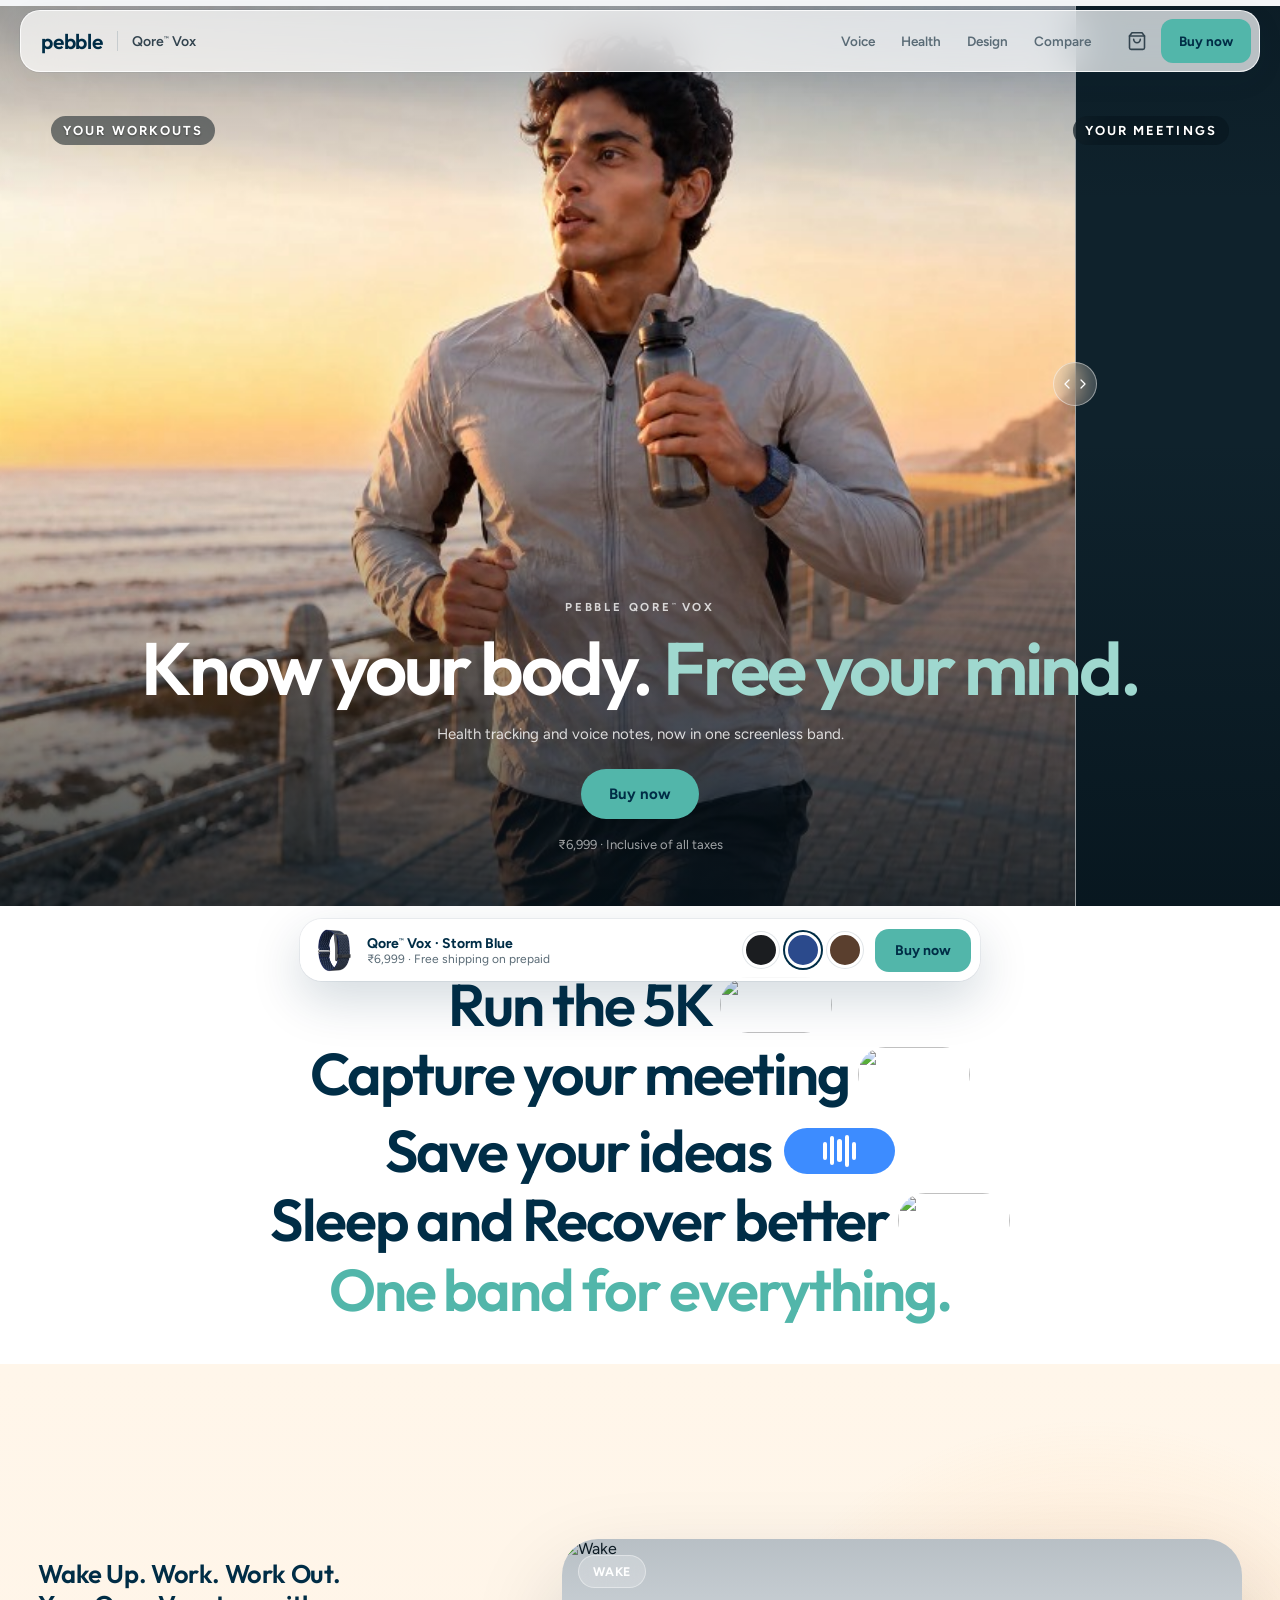
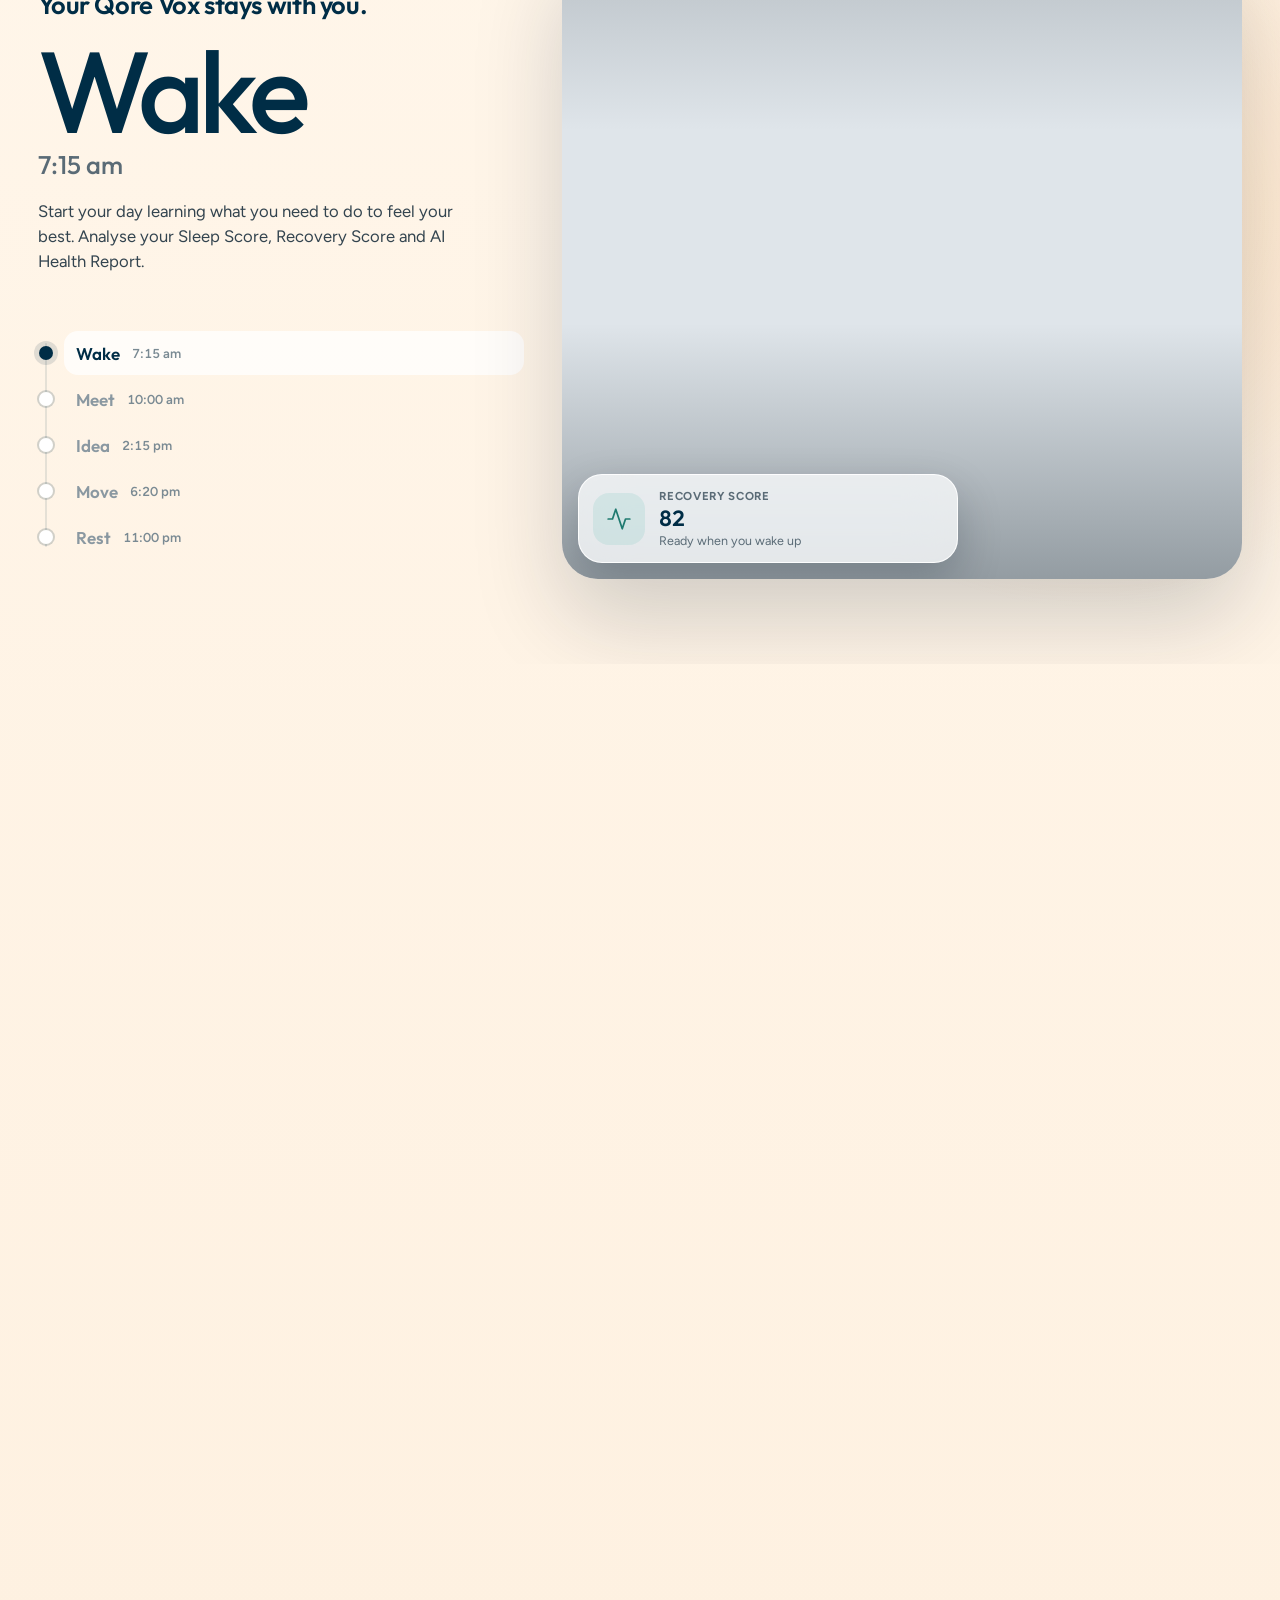
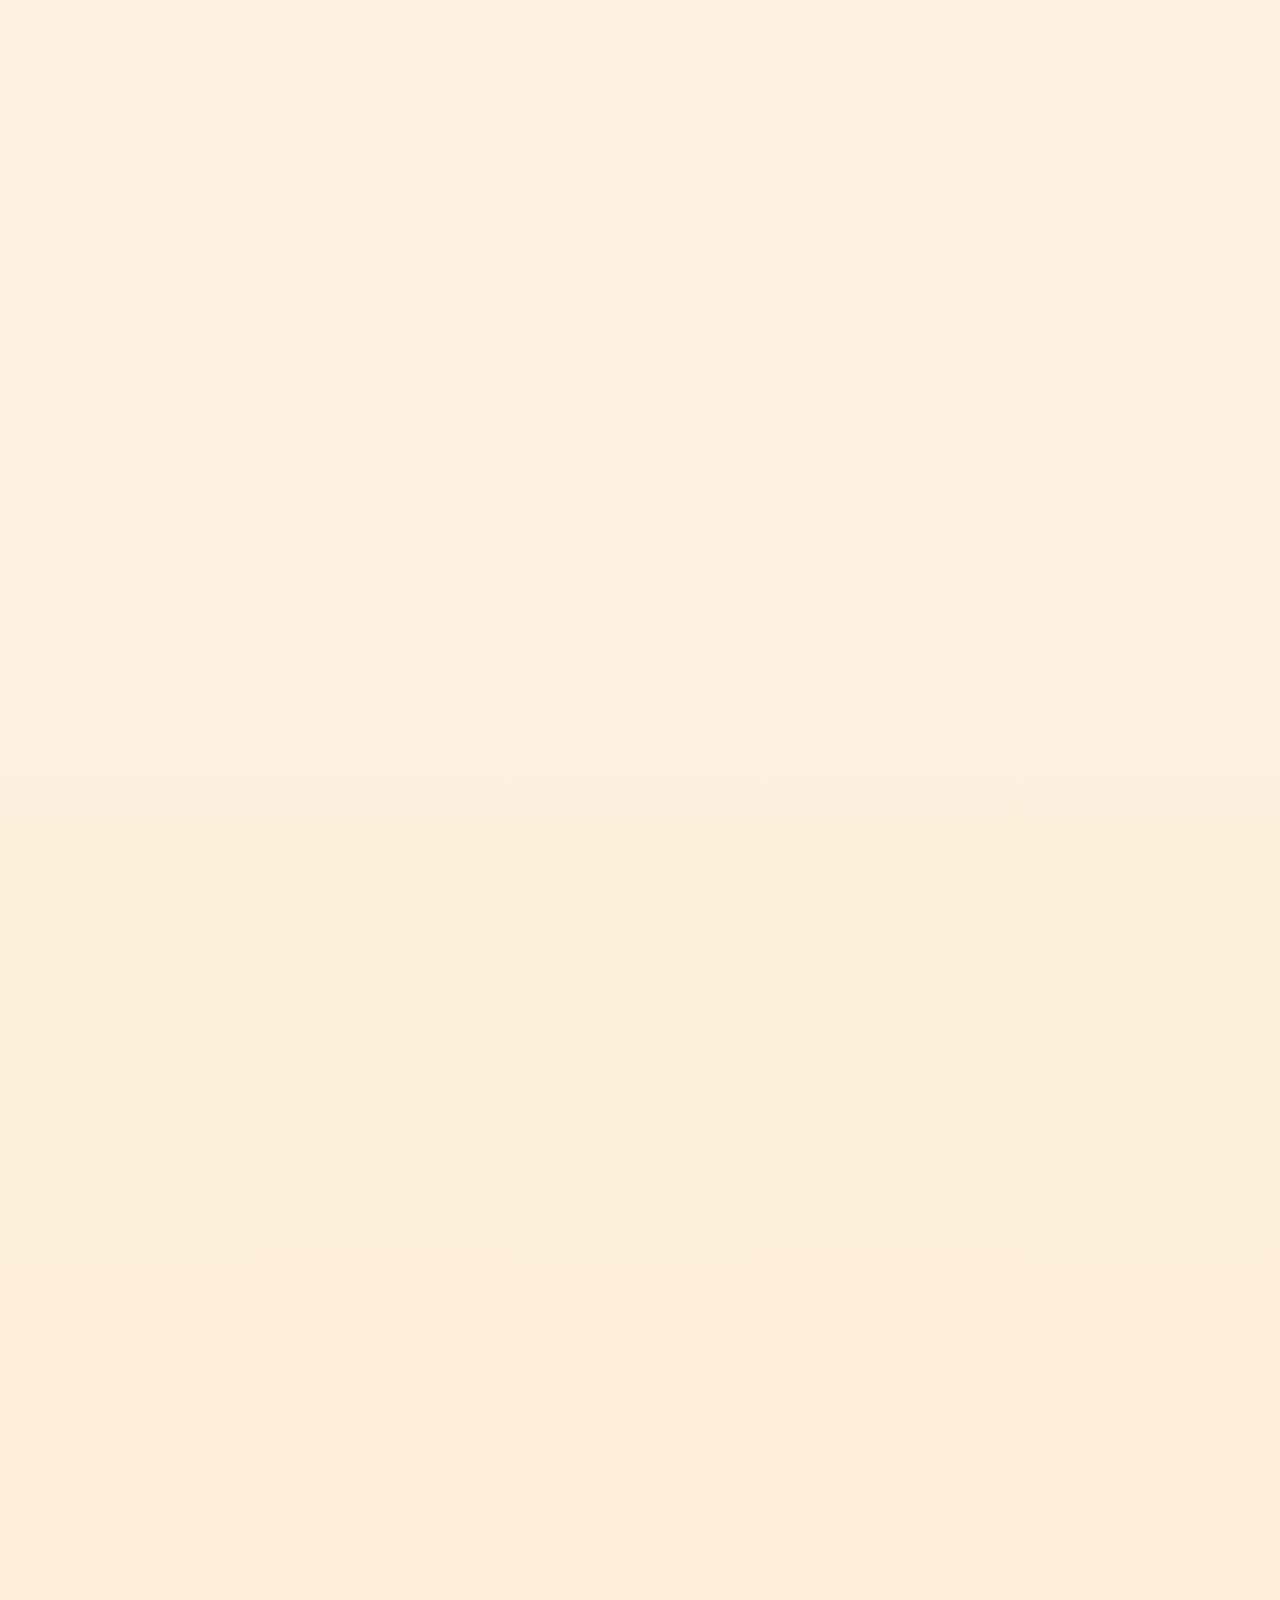
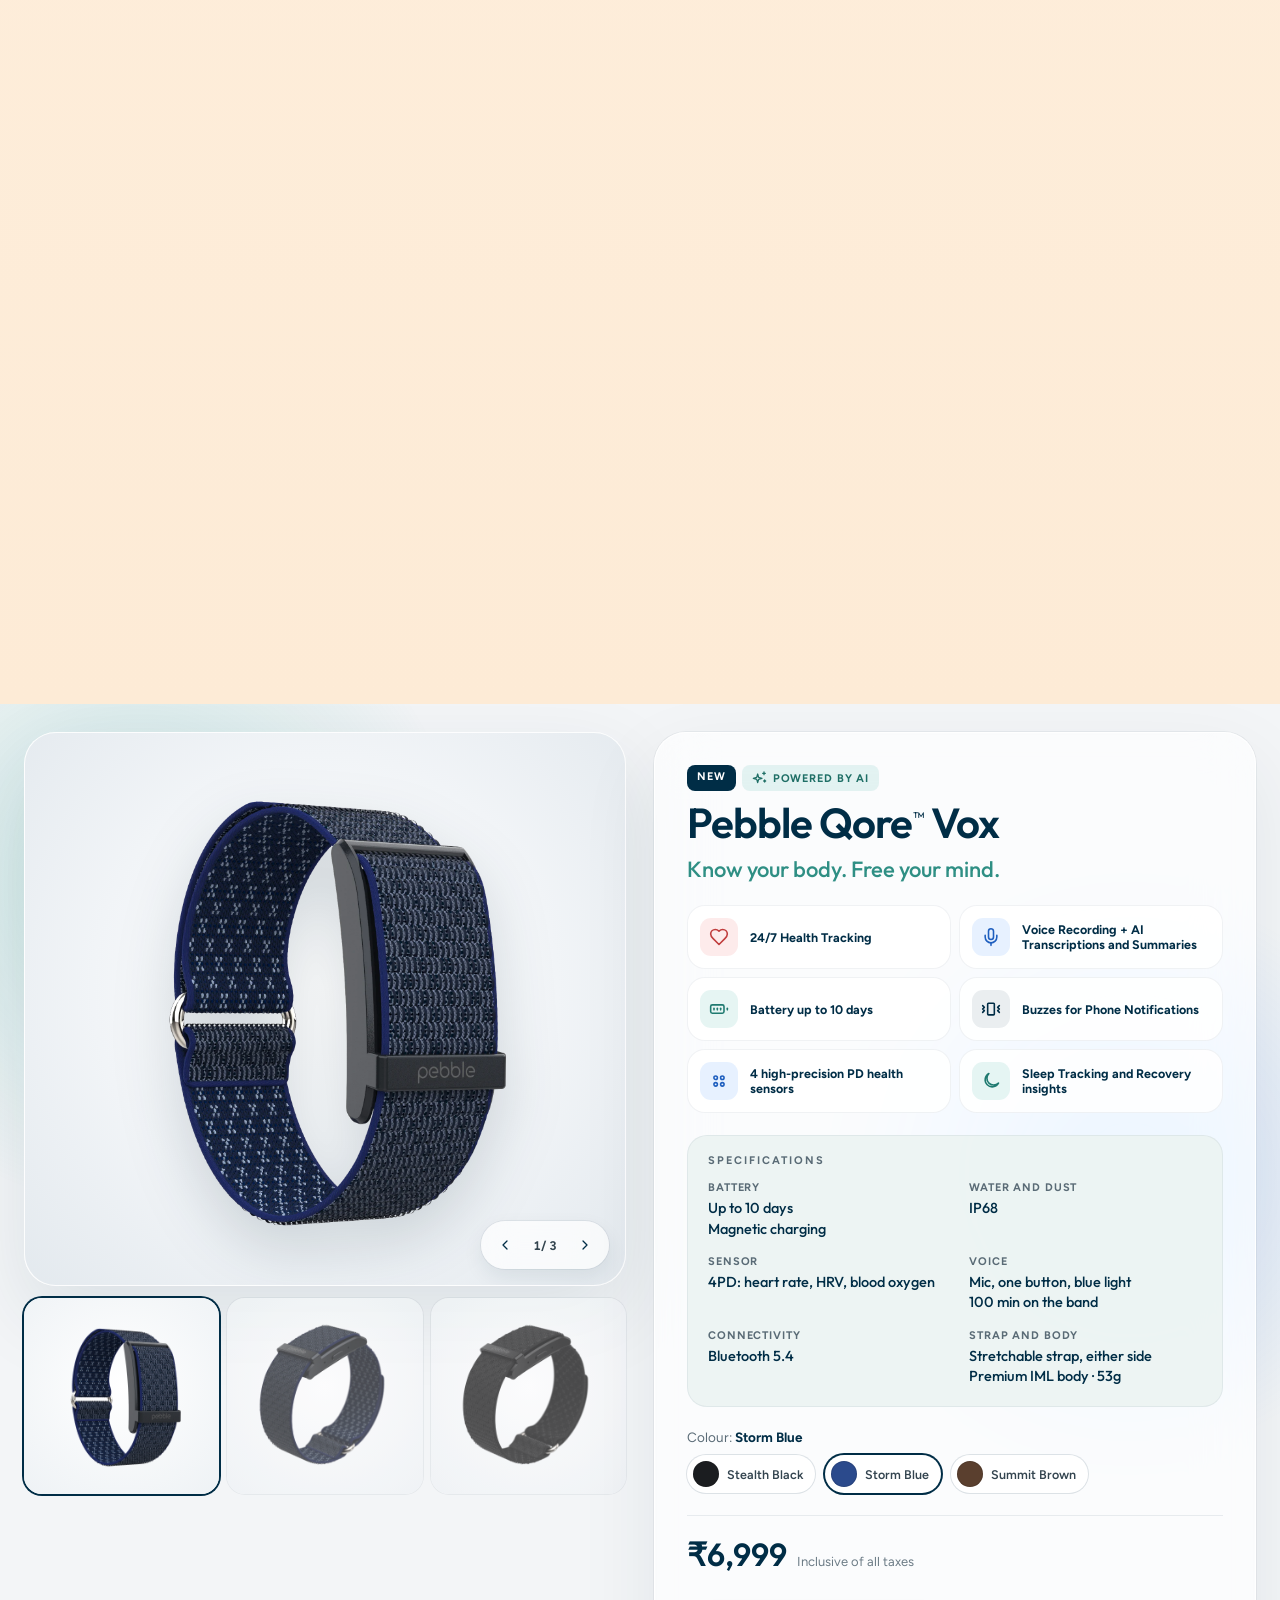
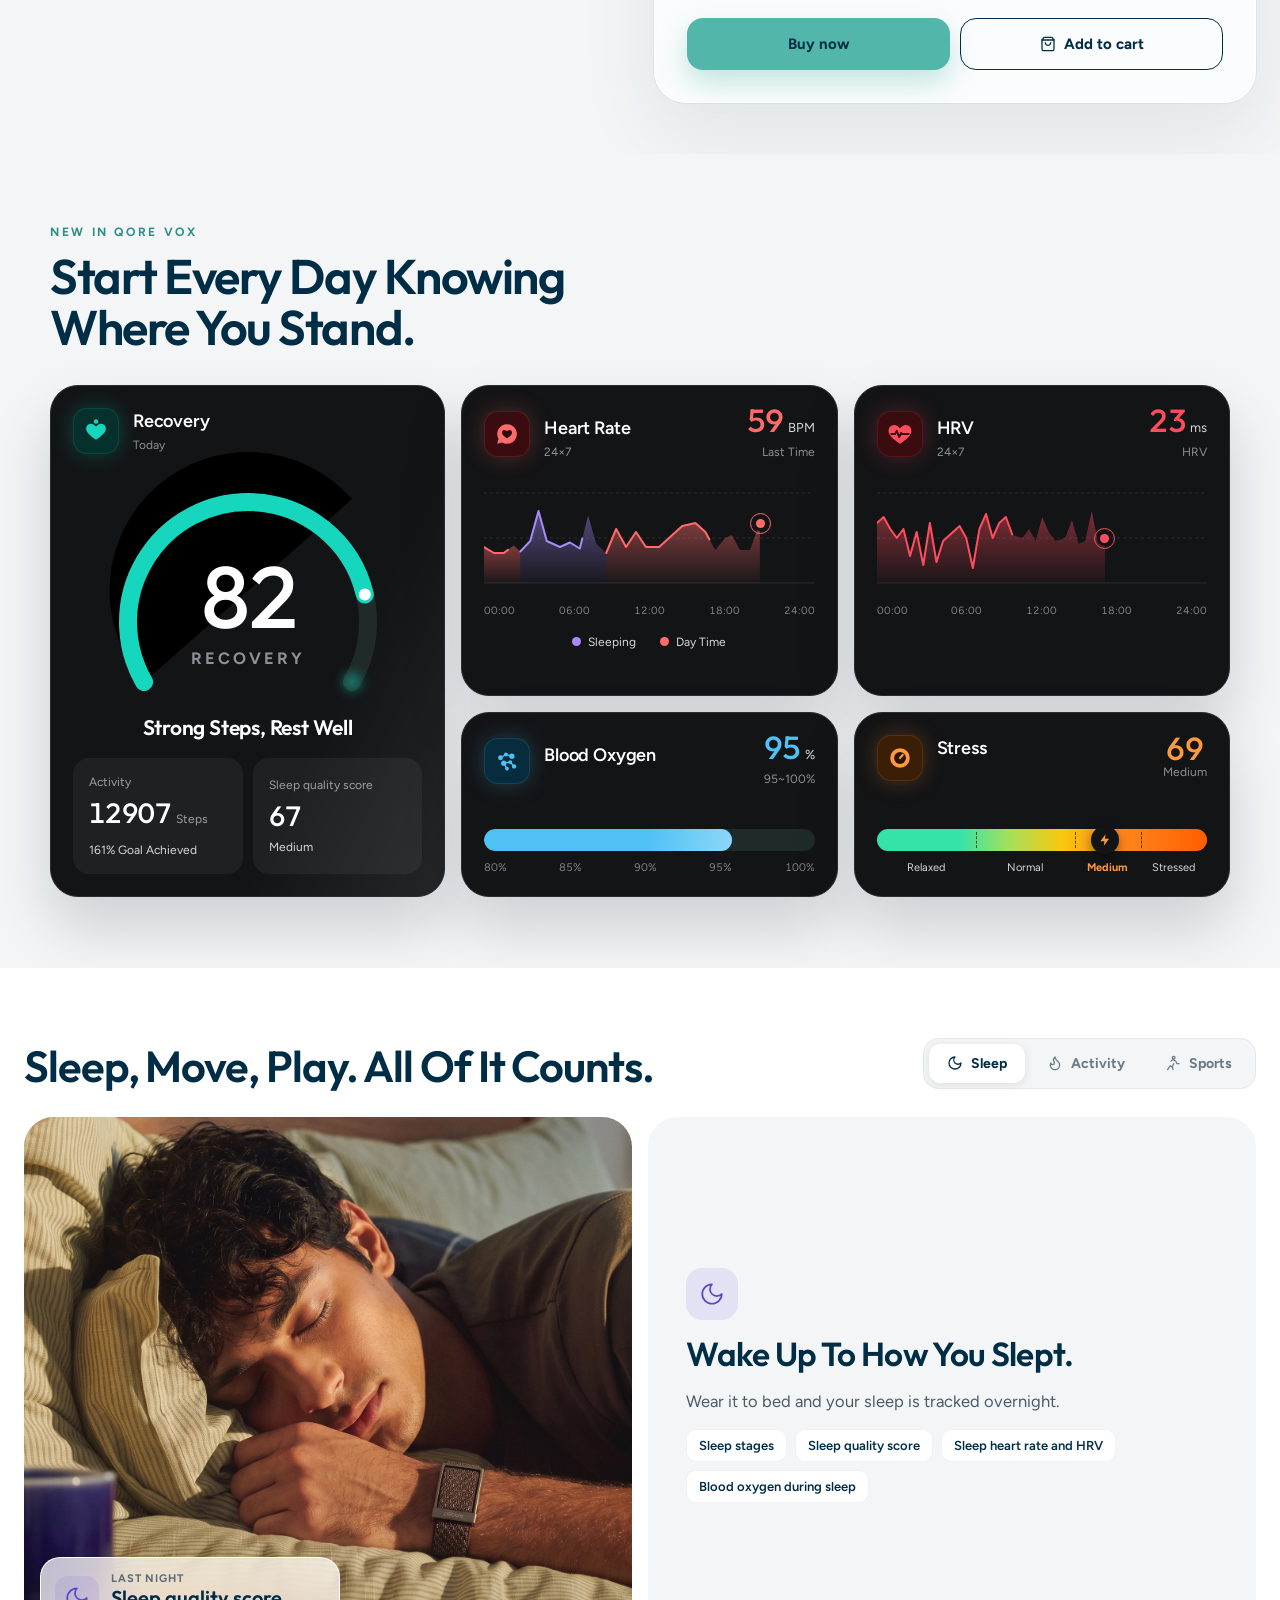
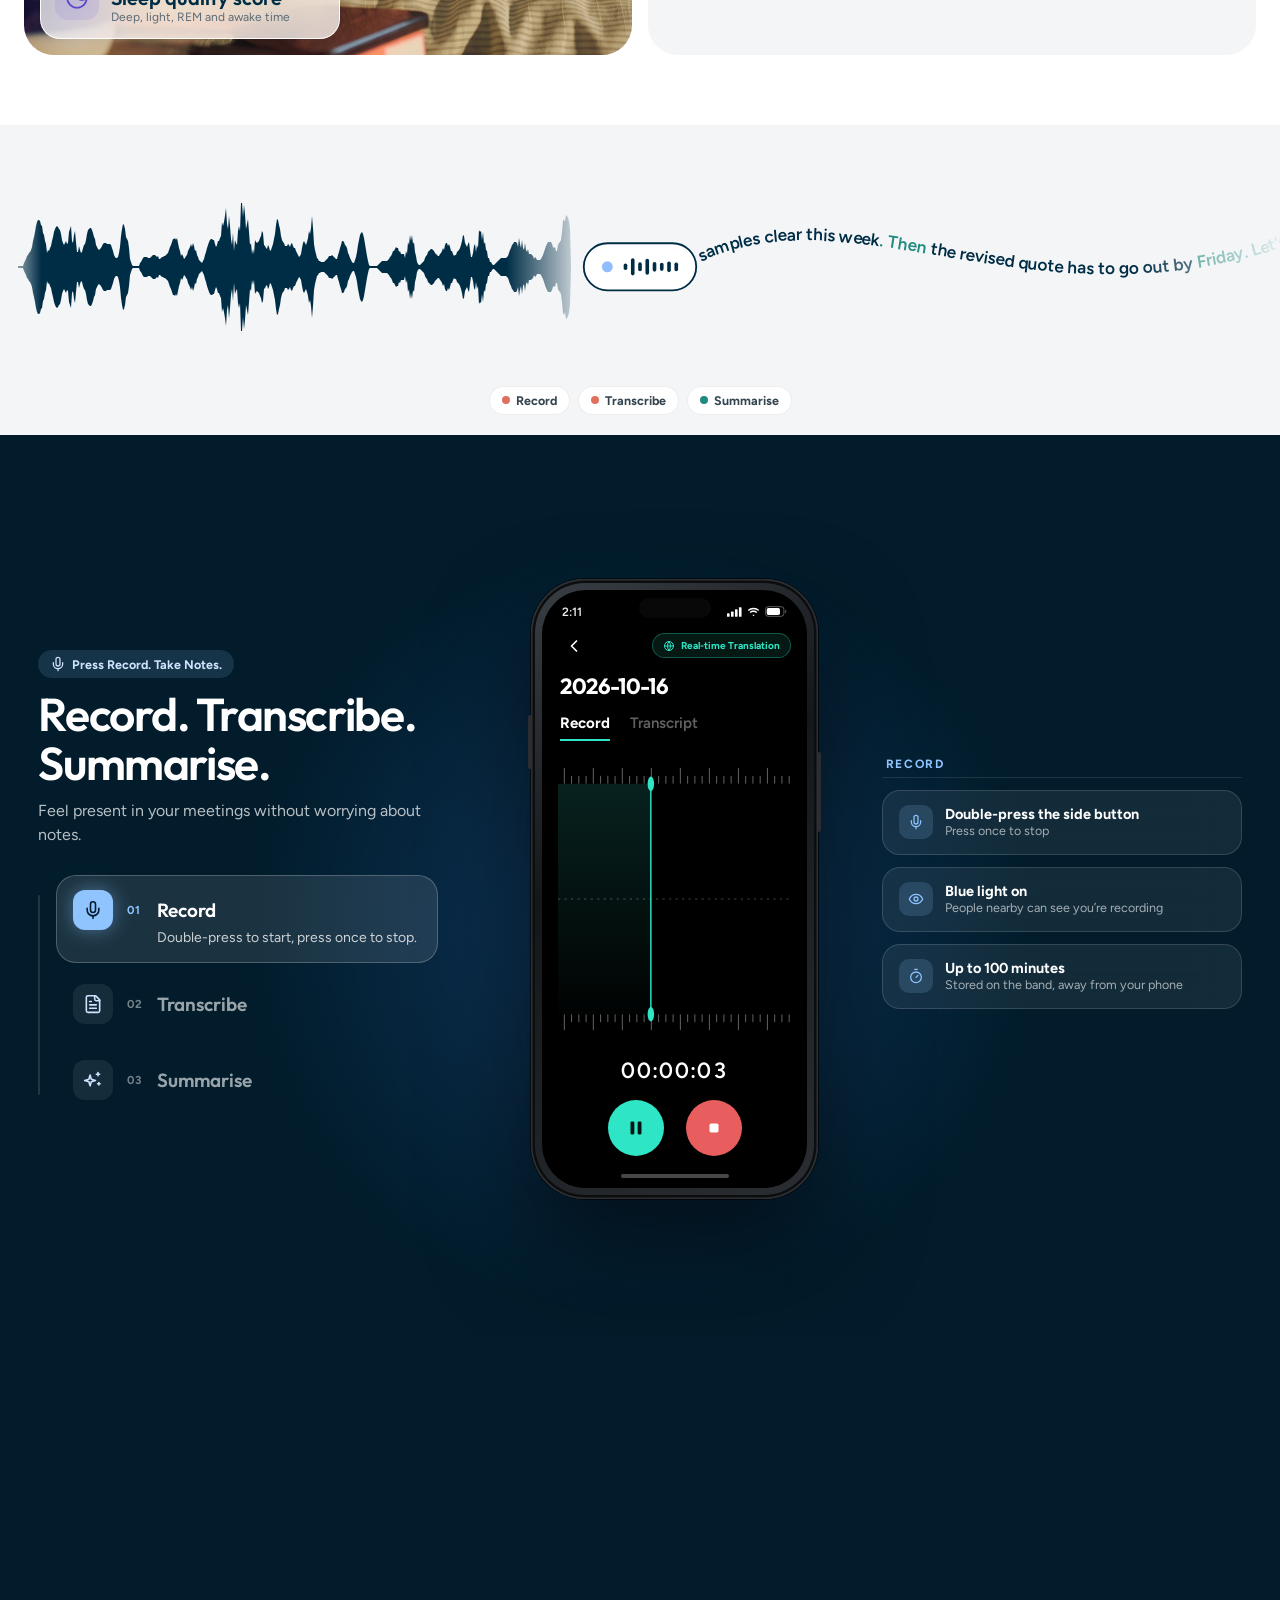
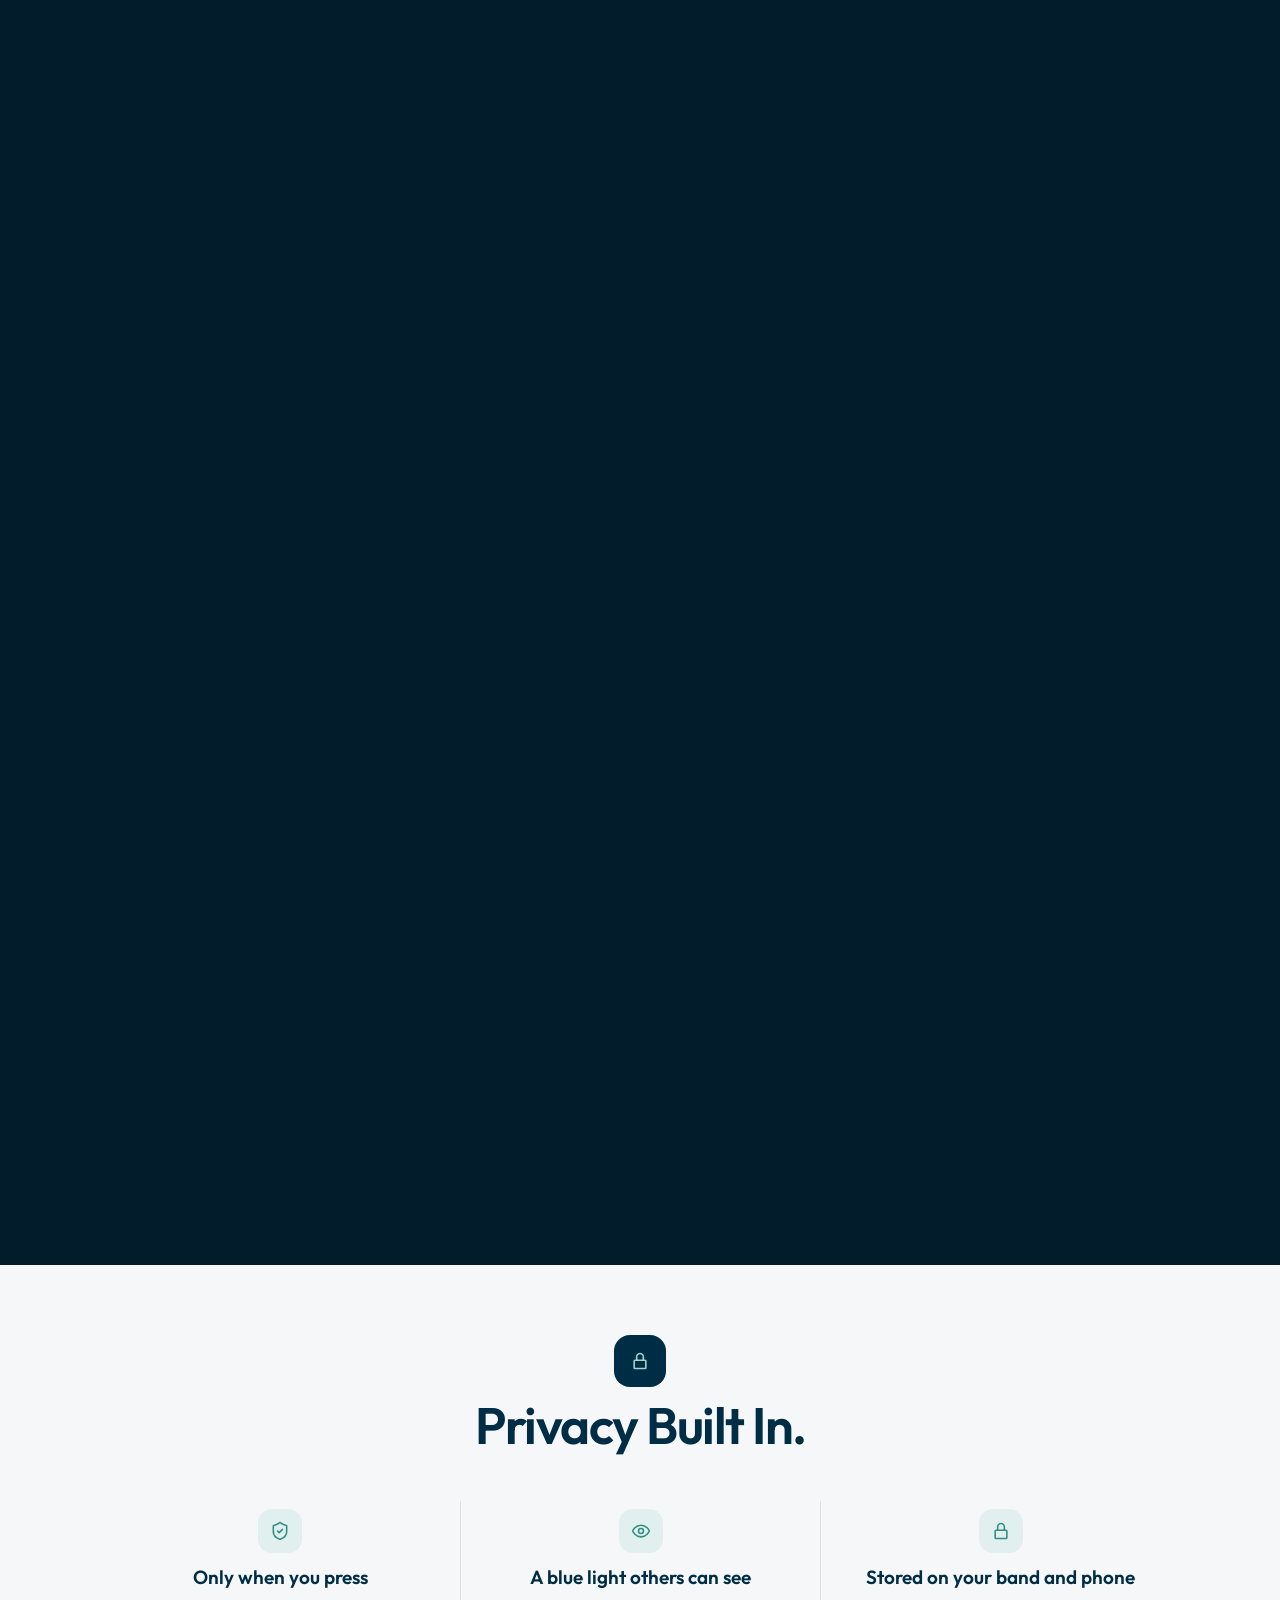
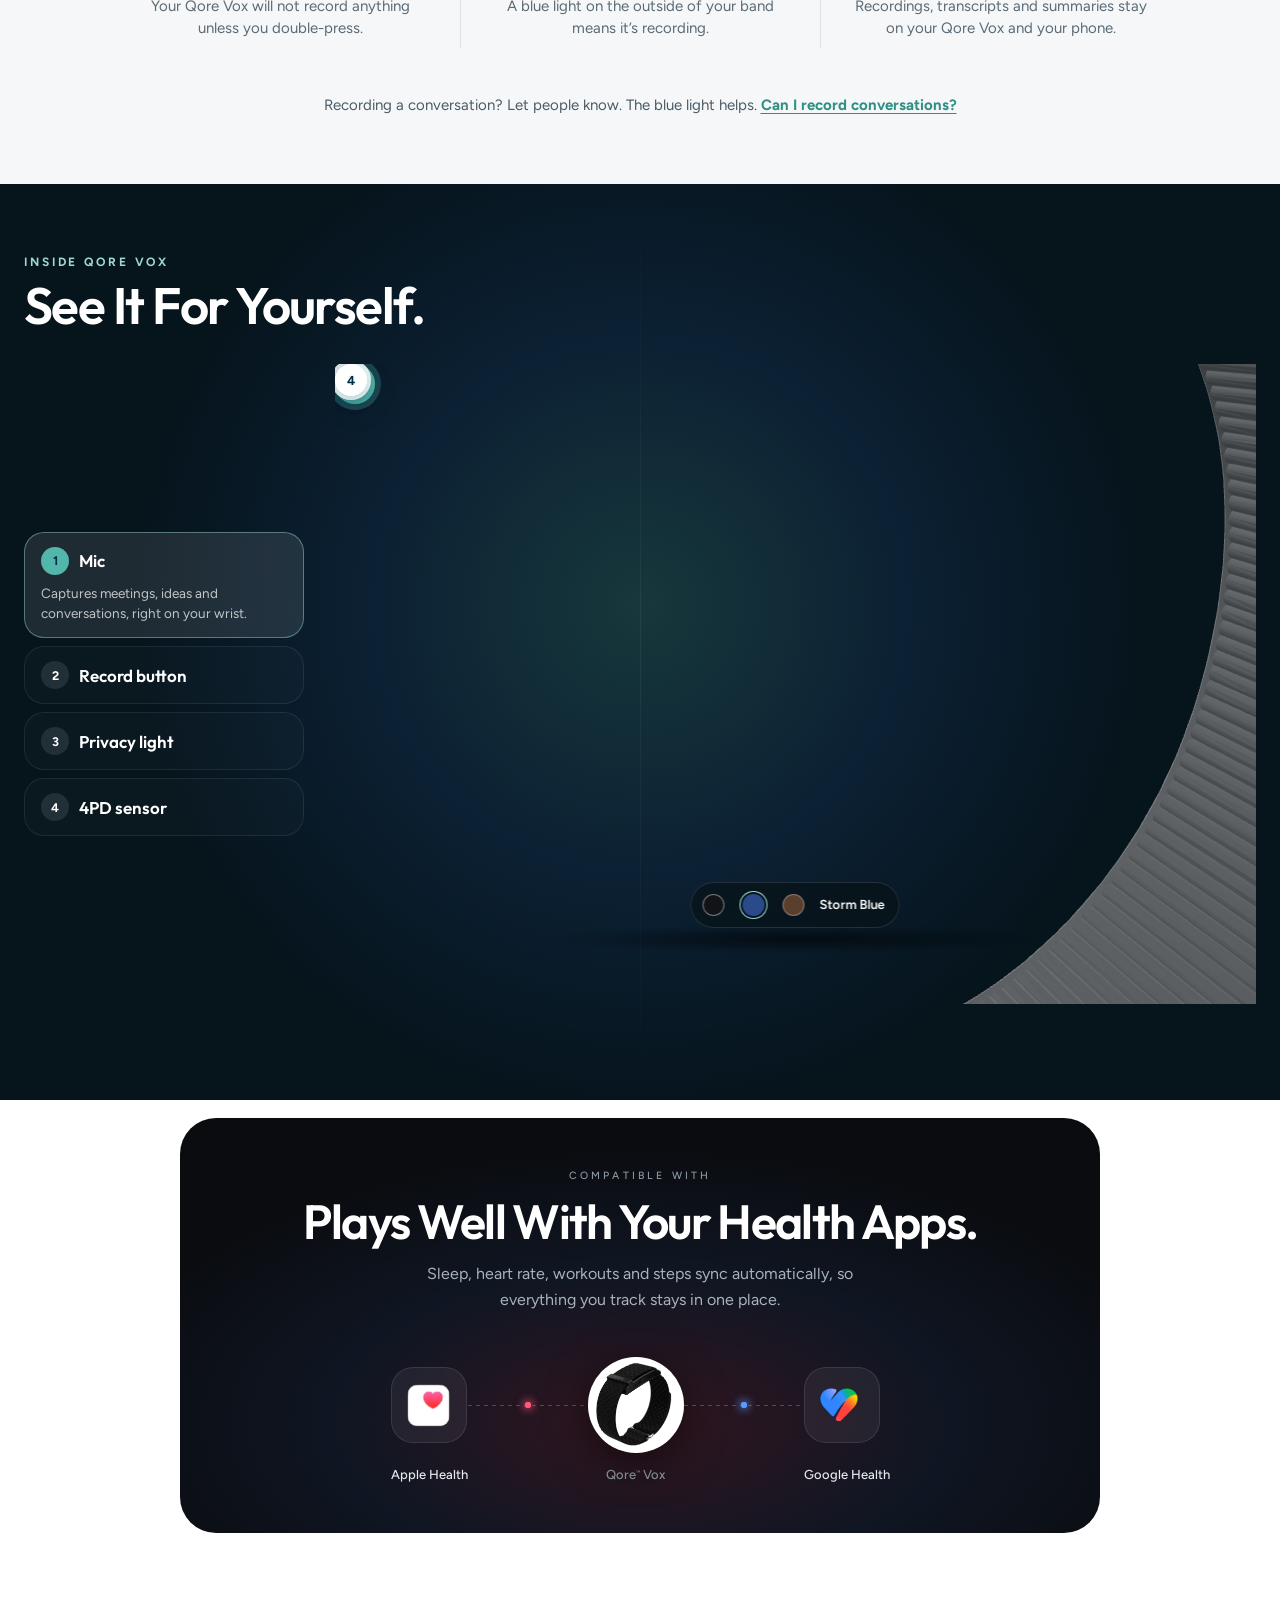
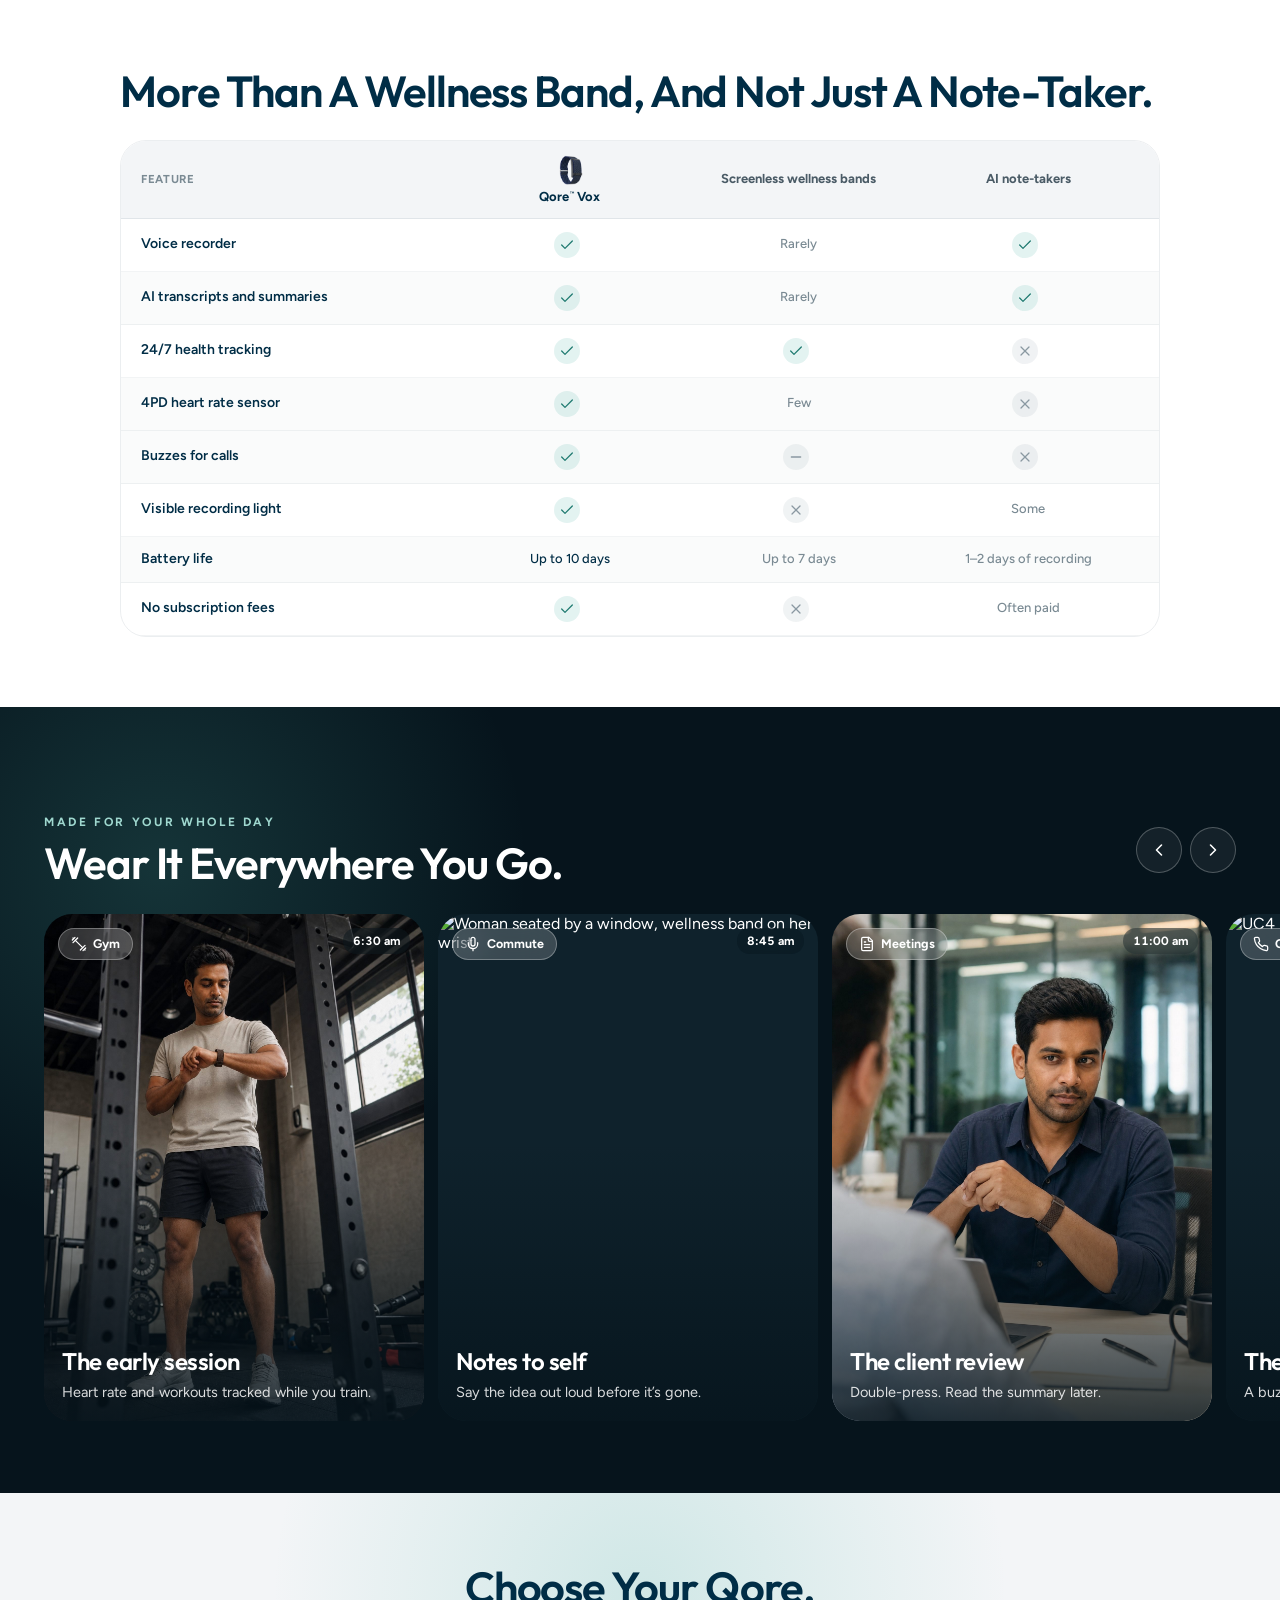
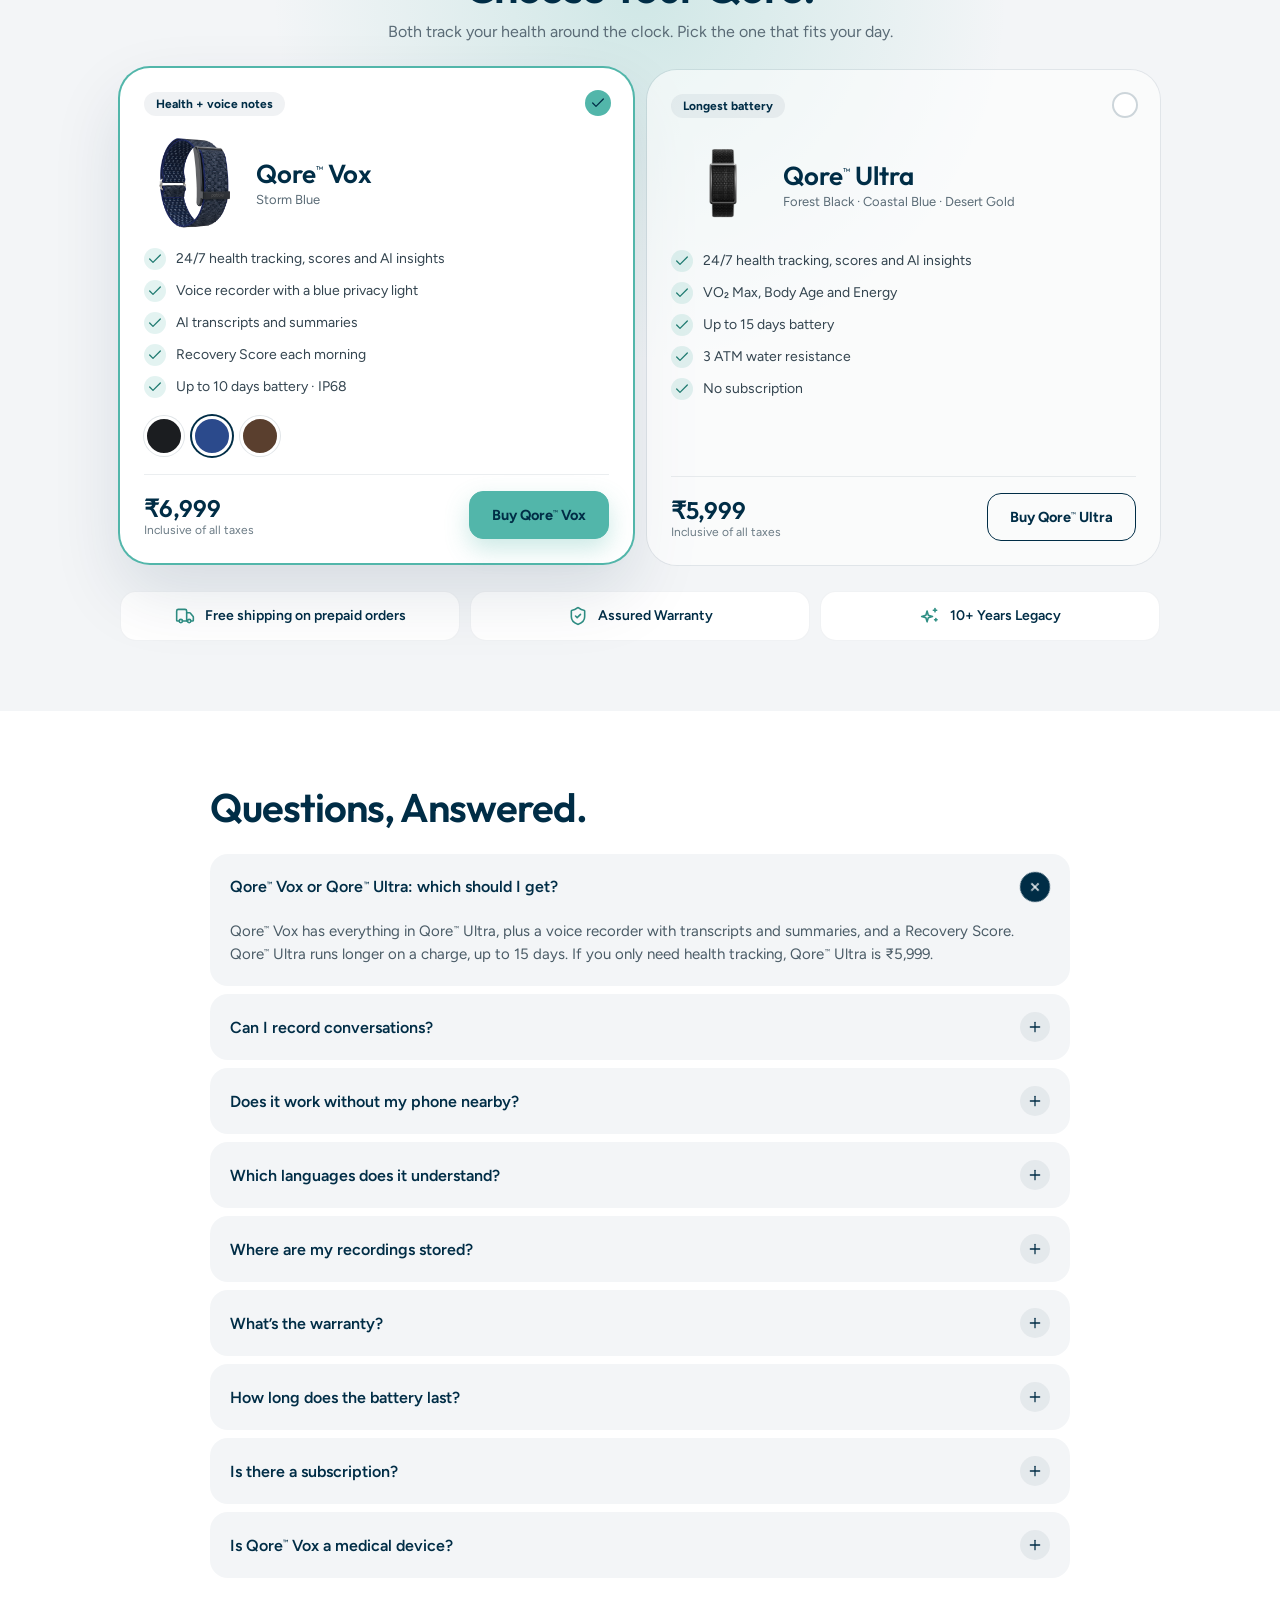
==== commit 421bd89a: "pdfbgrdfgdf2" ====
--- a/index.html
+++ b/index.html
@@ -7,7 +7,7 @@
 <link rel="preconnect" href="https://fonts.googleapis.com">
 <link rel="preconnect" href="https://fonts.gstatic.com" crossorigin>
 <link href="https://fonts.googleapis.com/css2?family=Outfit:wght@400;500;600;700&amp;family=Figtree:wght@400;500;600;700&amp;display=swap" rel="stylesheet">
-<link rel="stylesheet" href="styles.css?v=m22">
+<link rel="stylesheet" href="styles.css?v=m23">
 </head>
 <body>
 <div id="qv-root" data-dc-tpl="7" data-screen-label="Qore Vox landing v7" style="position: relative;"><nav data-dc-tpl="8" style="position: sticky; top: 0px; z-index: 80; padding: 10px clamp(8px, 2vw, 20px);">
--- a/styles.css
+++ b/styles.css
@@ -242,6 +242,11 @@
   .vox-ws {
     width: 100% !important;
     padding: 0 8px;
+    background: rgb(243, 245, 247);
+  }
+  #demo [data-dc-tpl="50"] svg text,
+  #demo [data-dc-tpl="50"] svg > g {
+    display: none !important;
   }
 }
 
@@ -407,6 +412,18 @@
 }
 .vox-press.vox-anim-reset::after {
   animation: none !important;
+}
+
+#health [data-dc-tpl="310"] {
+  min-height: min-content;
+}
+#health [data-dc-tpl="334"] {
+  flex-shrink: 0;
+}
+#health [data-dc-tpl="335"],
+#health [data-dc-tpl="341"] {
+  grid-template-rows: auto auto auto !important;
+  overflow: visible;
 }
 
 .vox-hcard {
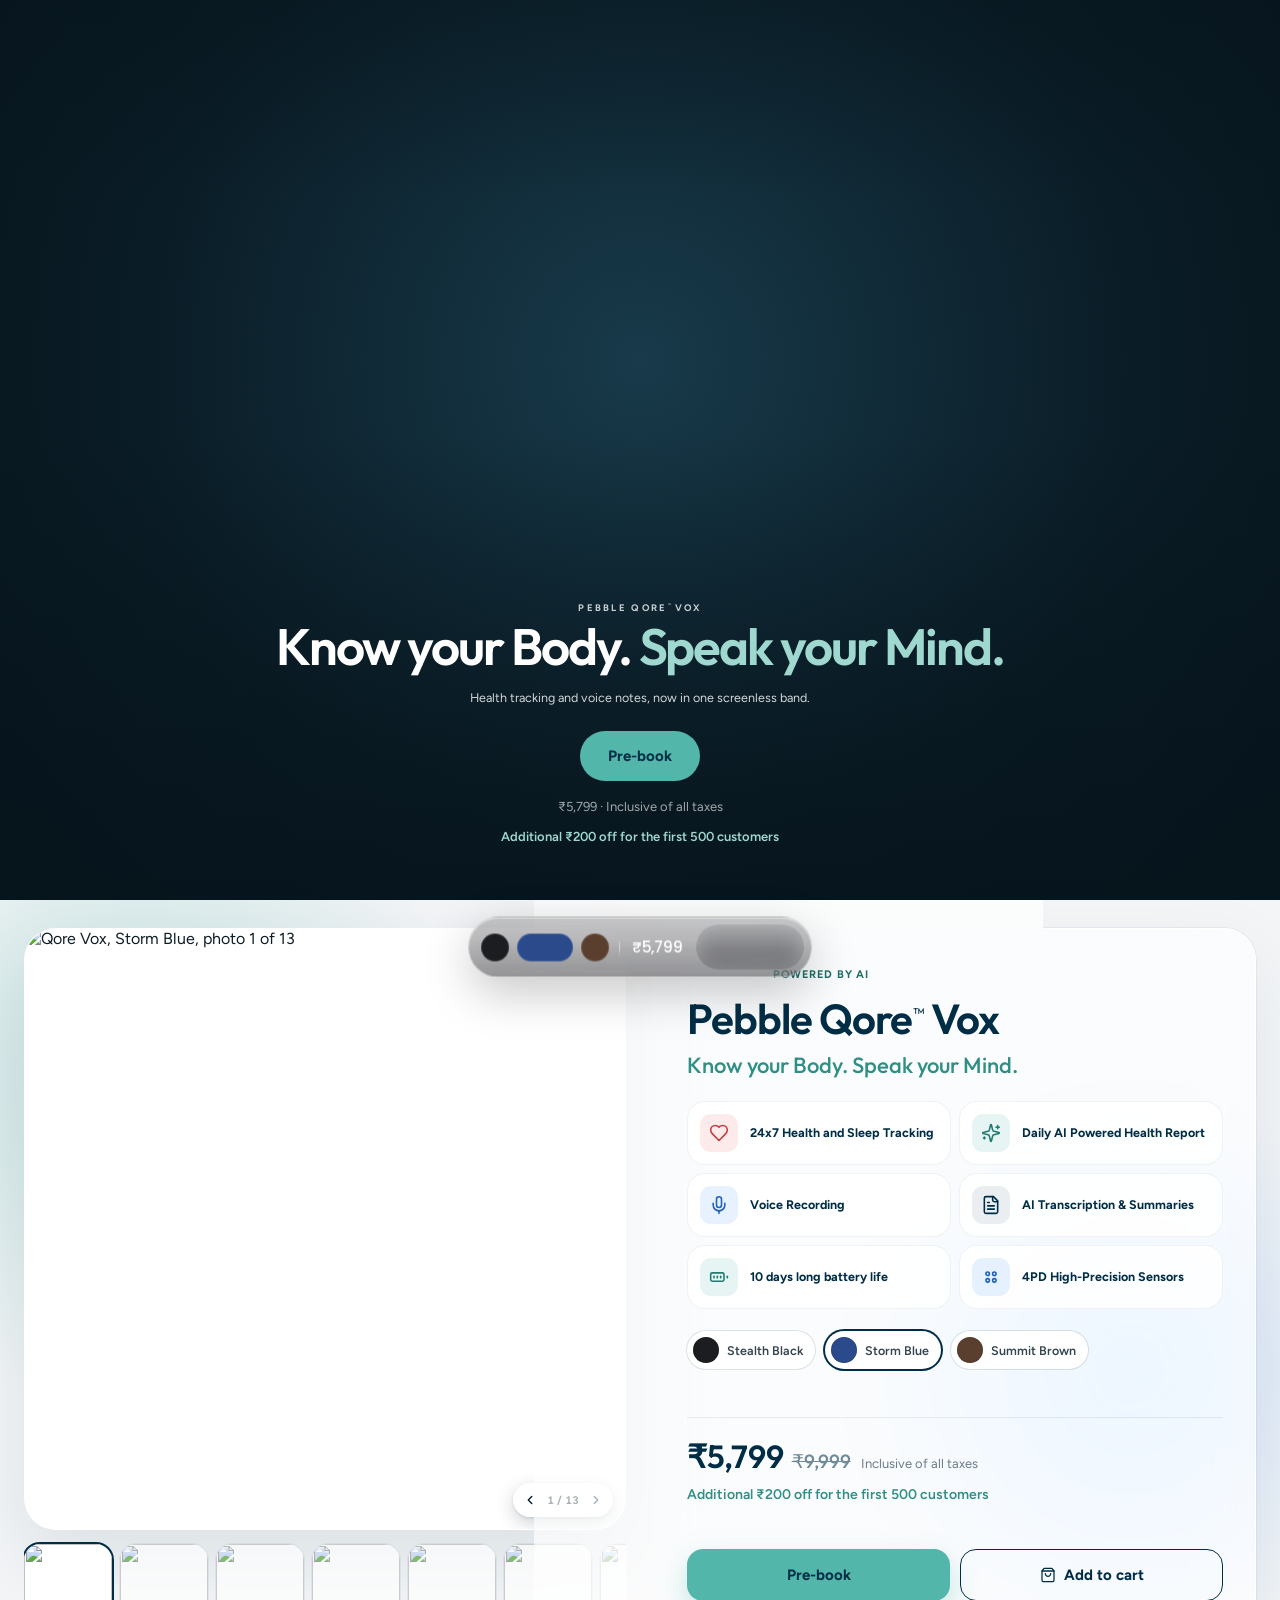
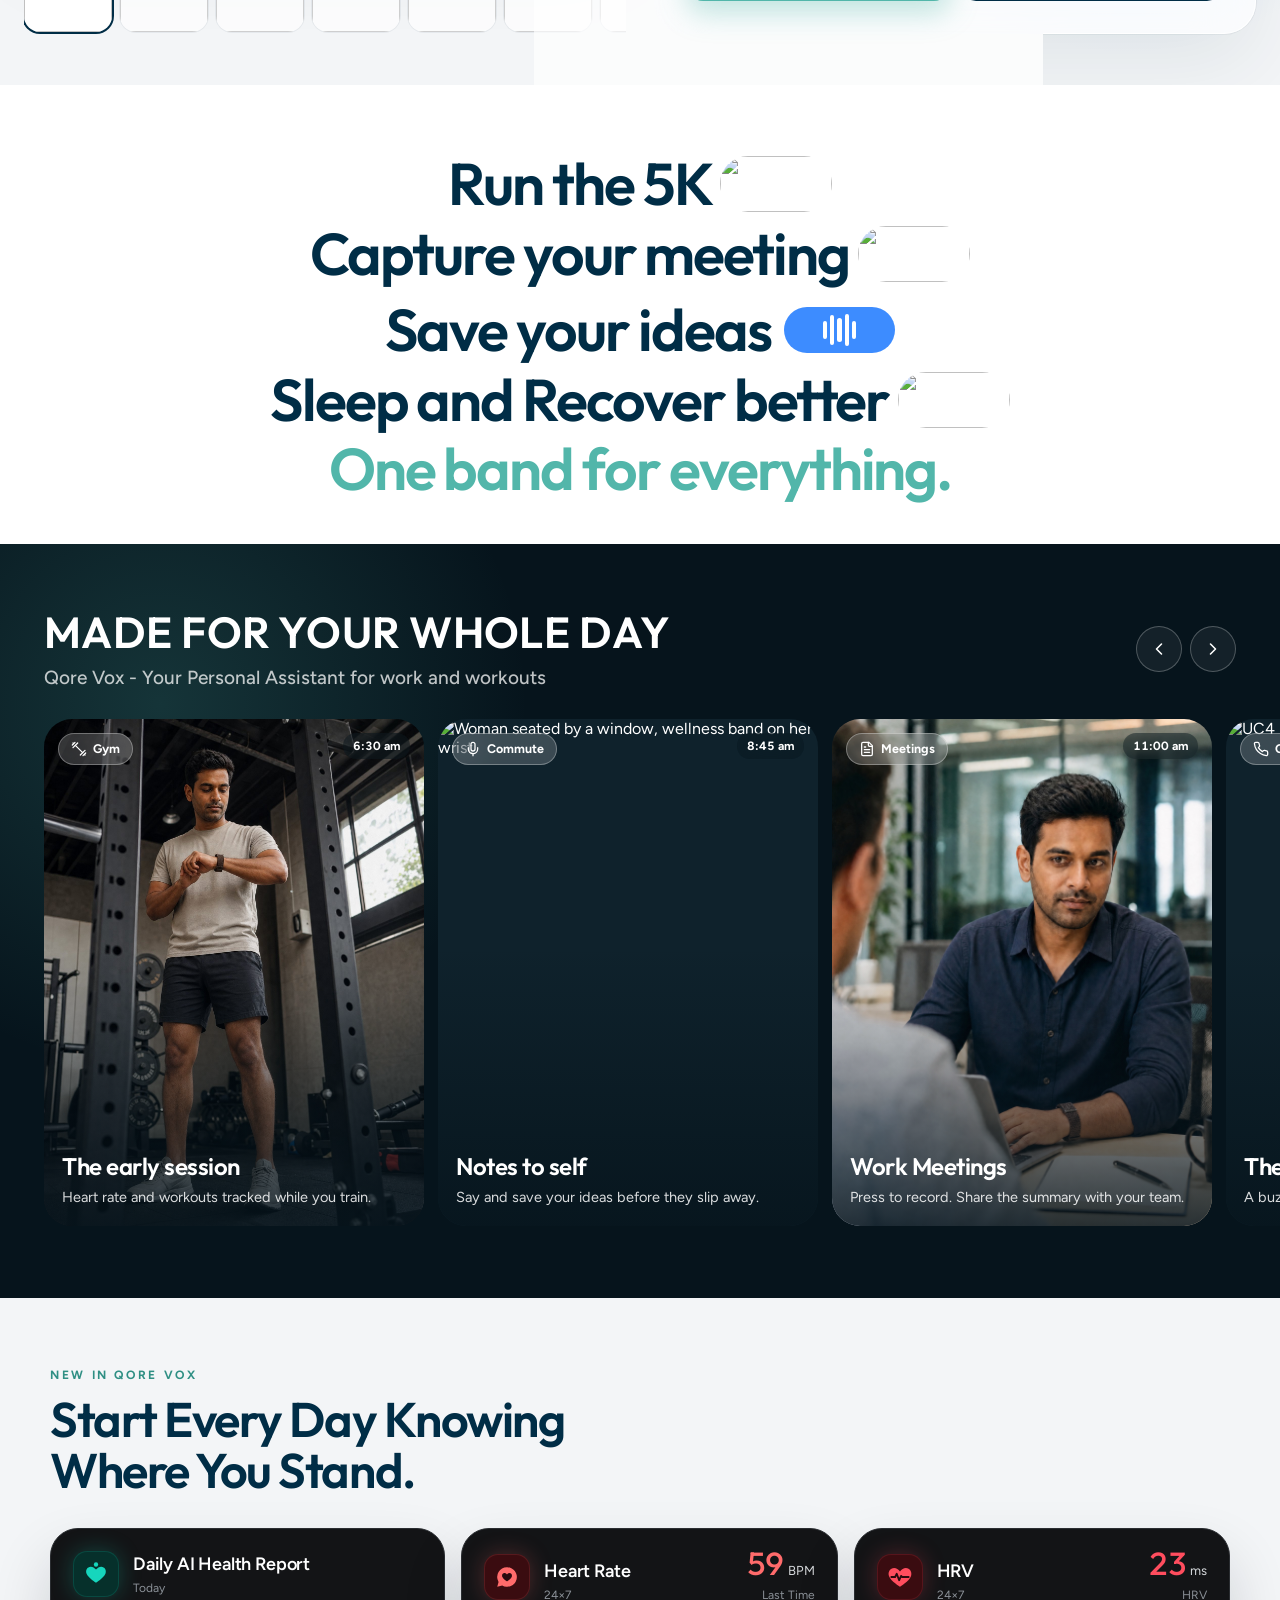
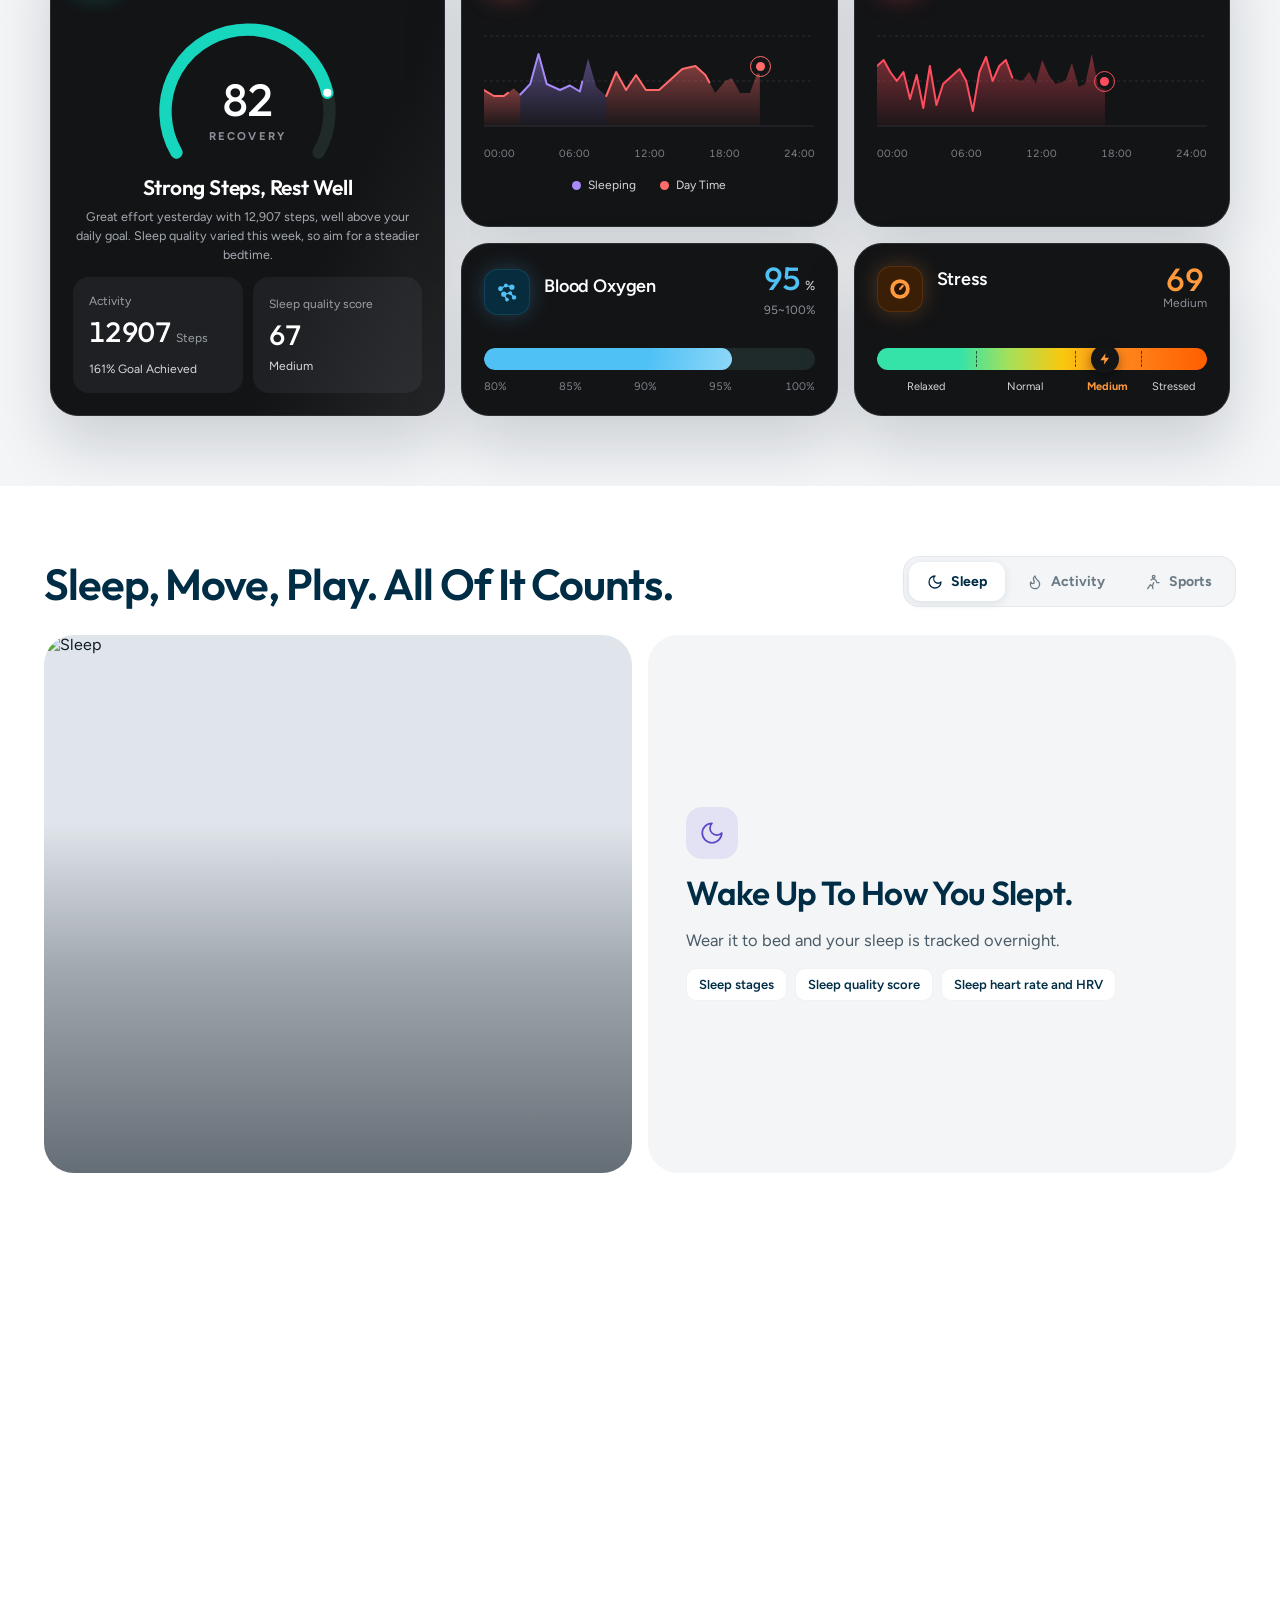
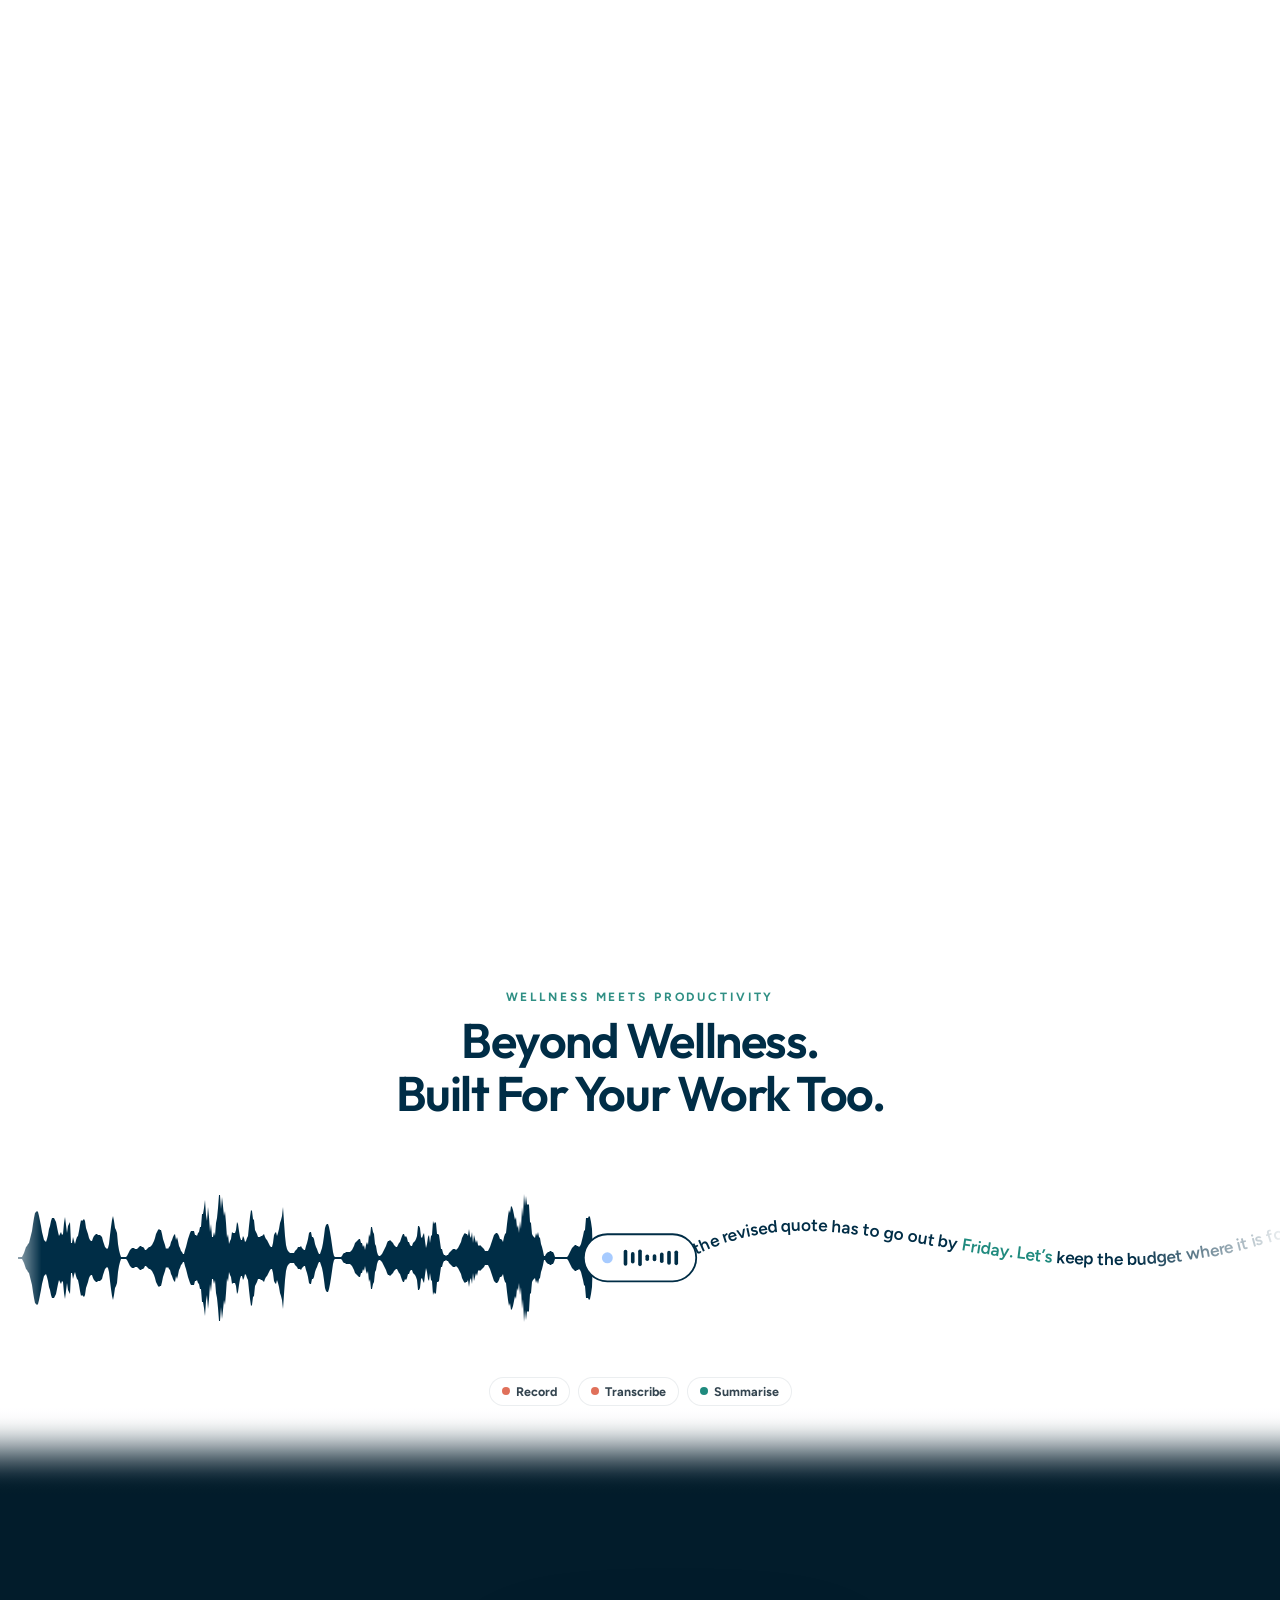
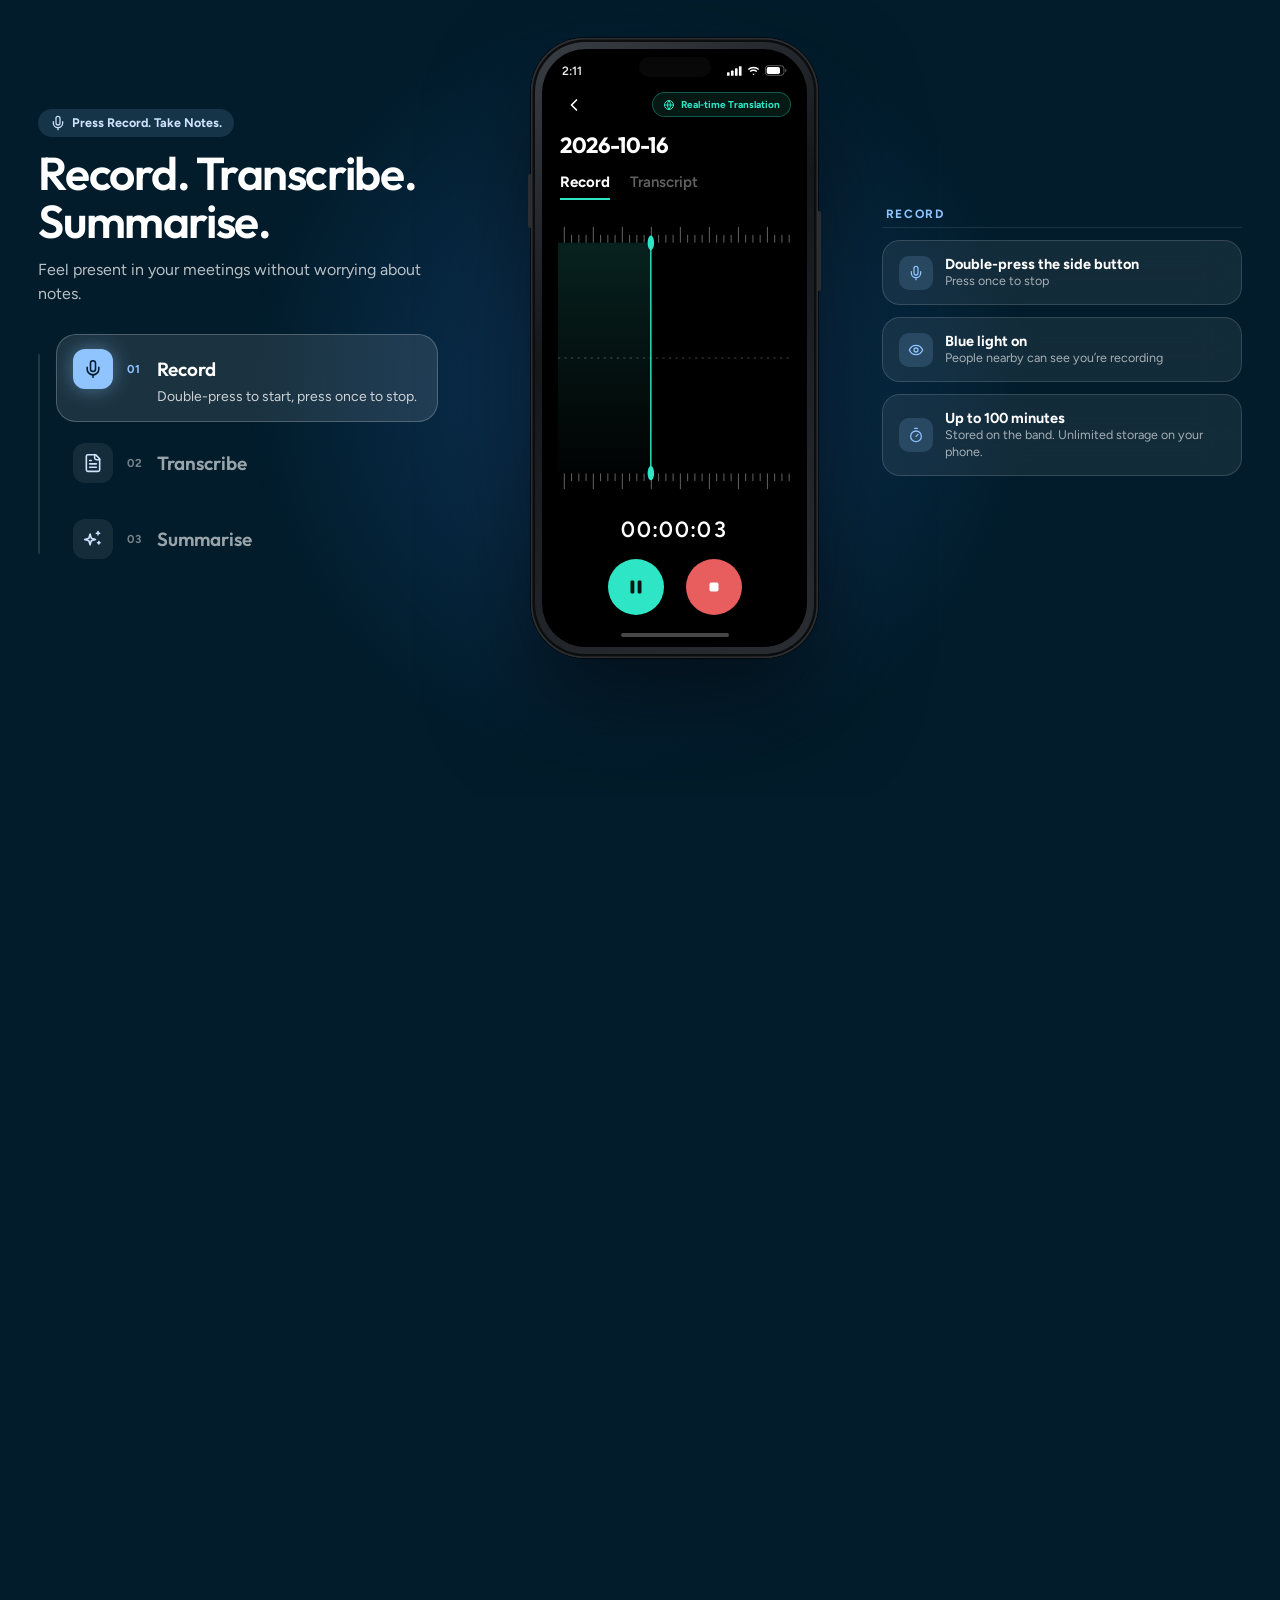
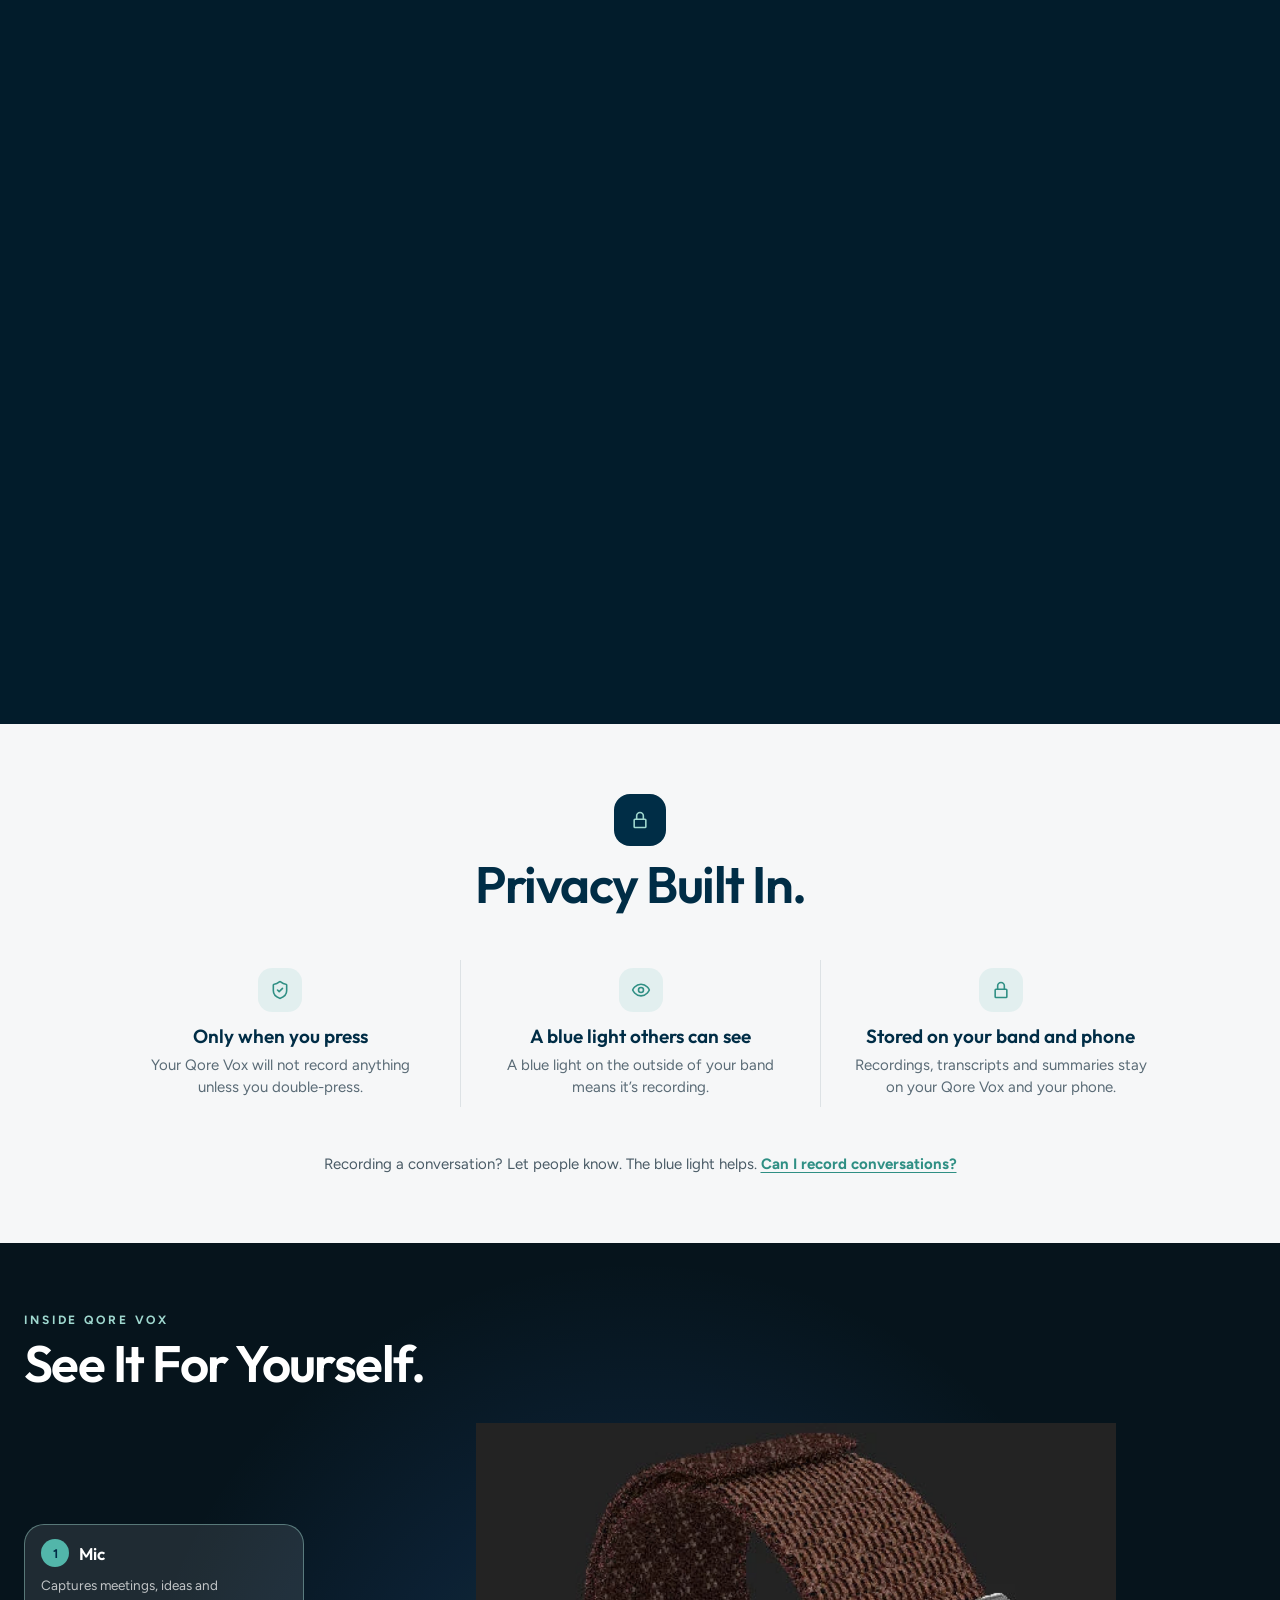
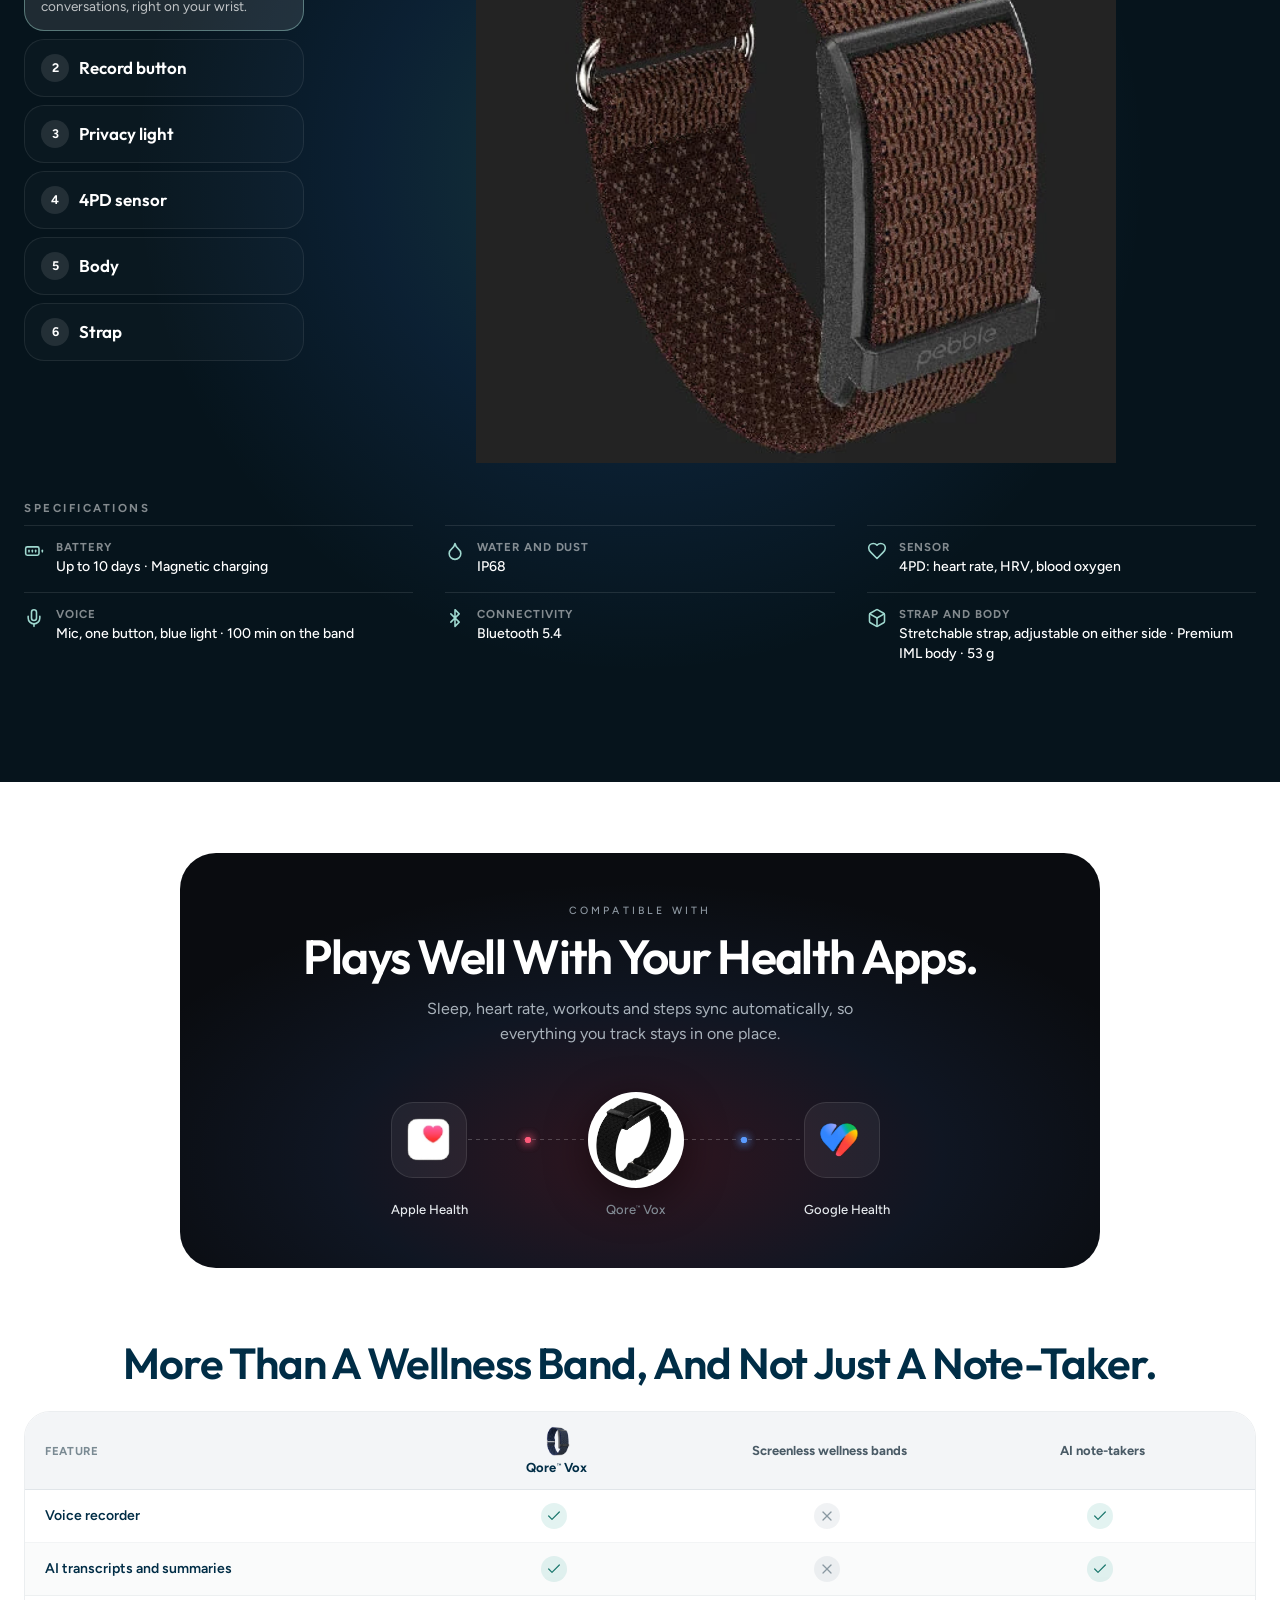
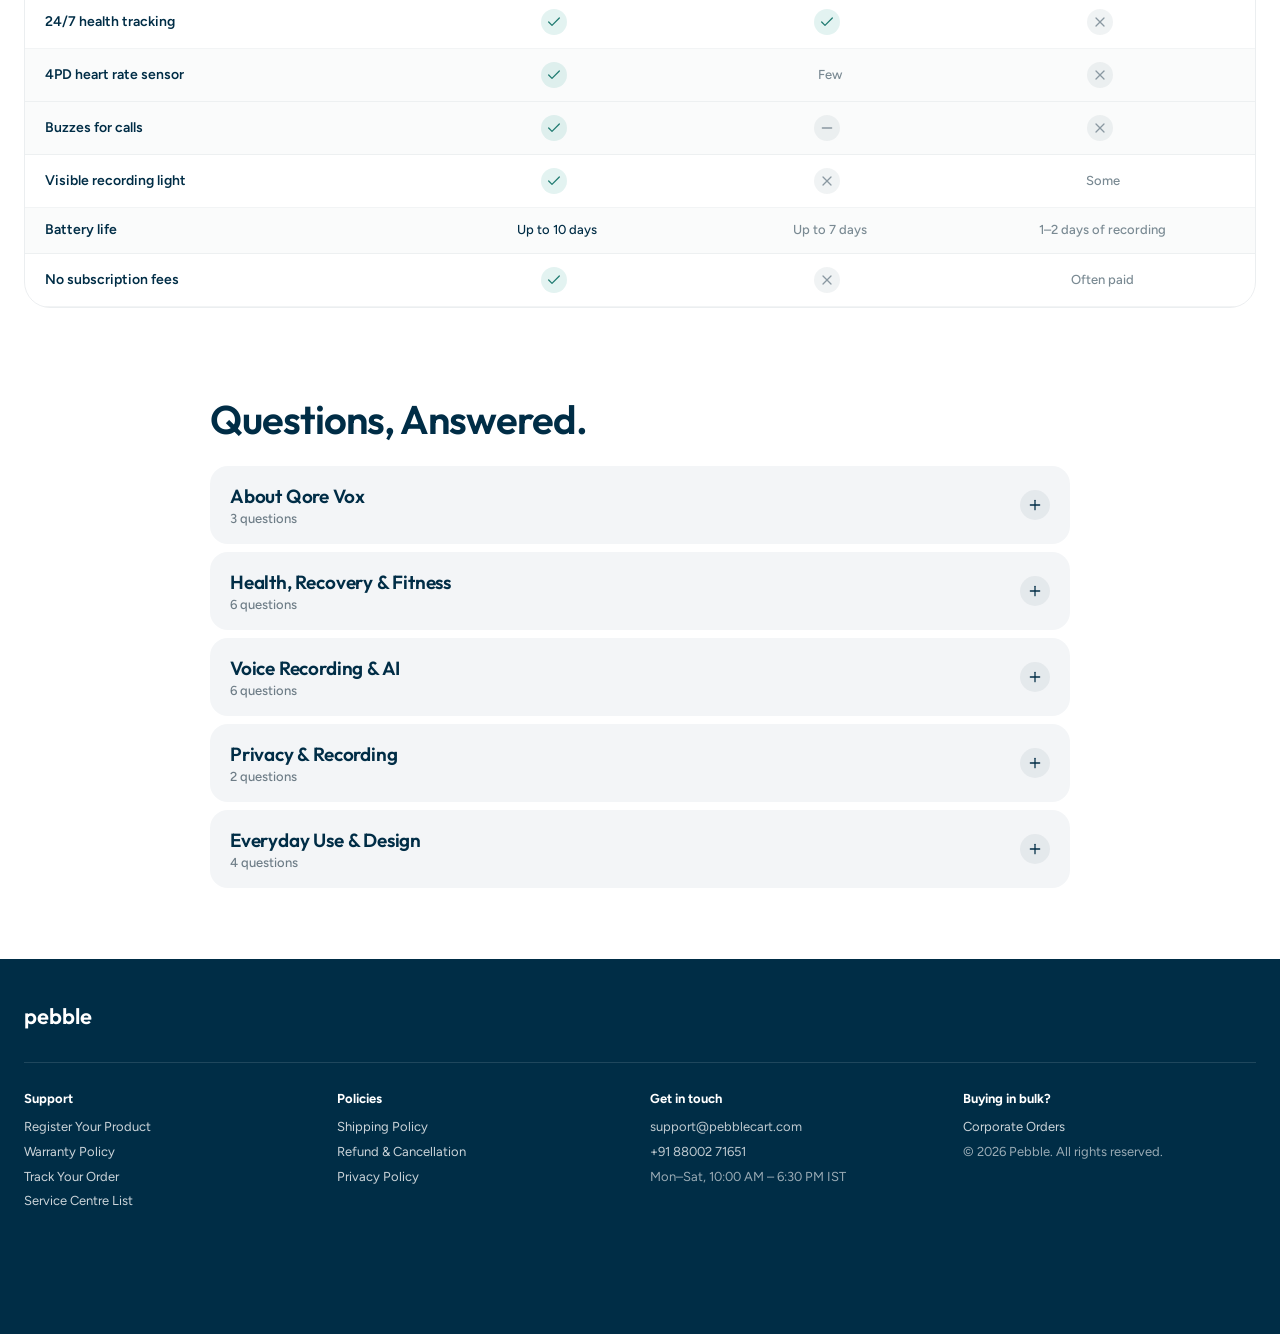
==== commit ce6c80de: "Qore Vox static site" ====
--- a/index.html
+++ b/index.html
@@ -1,15 +1,69 @@
-<!DOCTYPE html>
+<!doctype html>
 <html lang="en">
 <head>
-<meta charset="utf-8">
-<meta name="viewport" content="width=device-width, initial-scale=1">
-<title>Pebble Qore™ Vox · Wellness band with AI voice notes</title>
-<link rel="preconnect" href="https://fonts.googleapis.com">
-<link rel="preconnect" href="https://fonts.gstatic.com" crossorigin>
-<link href="https://fonts.googleapis.com/css2?family=Outfit:wght@400;500;600;700&amp;family=Figtree:wght@400;500;600;700&amp;display=swap" rel="stylesheet">
-<link rel="stylesheet" href="styles.css?v=m23">
+  <meta charset="utf-8">
+  <meta name="viewport" content="width=device-width, initial-scale=1">
+  <title>Qore™ Vox | Pebble</title>
+  <meta name="description" content="Pebble Qore™ Vox wellness band.">
+  <link rel="preconnect" href="https://fonts.googleapis.com">
+  <link rel="preconnect" href="https://fonts.gstatic.com" crossorigin>
+  <link href="https://fonts.googleapis.com/css2?family=Outfit:wght@400;500;600;700&family=Figtree:wght@400;500;600;700&family=Poppins:wght@400;500;600&display=swap" rel="stylesheet">
+  <link rel="stylesheet" href="css/qv-styles.css">
+  <link rel="stylesheet" href="css/qv-overrides.css">
+  <link rel="stylesheet" href="css/qv-tweaks.css">
+  <link rel="stylesheet" href="css/qv-mobile.css">
+  <link rel="stylesheet" href="css/qv-cards.css">
+  <link rel="stylesheet" href="css/qv-fixes.css">
+  <link rel="stylesheet" href="css/qv-overlays.css">
+  <link rel="stylesheet" href="css/qv-polish.css">
+  <style>body{font-size:16px}</style>
+  <script src="js/qv-tweaks.js" defer></script>
+  <script src="js/qv-gallery.js" defer></script>
+  <script src="js/qv-overlays.js" defer></script>
+  <script src="js/qv-sleep.js" defer></script>
+  <script>
+    window.QV_STORE = "https://www.pebblecart.com";
+    window.QV_BUY = {"handle":"qore-vox","variants":[{"id":67715671392299,"opt":"Stealth Black","title":"Stealth Black"},{"id":67715671425067,"opt":"Storm Blue","title":"Storm Blue"},{"id":67715671457835,"opt":"Summit Brown","title":"Summit Brown"}]};
+  </script>
+  <script src="js/standalone.js" defer></script>
 </head>
 <body>
+<script>
+  window.QV_ASSET = {
+    "assets/audio/vox-wave.wav": "assets/qv-audio-vox-wave.wav",
+    "assets/logo-apple-health.png": "assets/qv-logo-apple-health.png",
+    "assets/logo-google-health.png": "assets/qv-logo-google-health.png",
+    "assets/p-black-front-cut.png": "assets/qv-p-black-front-cut.png",
+    "assets/photos/hero-run-desktop.jpg": "assets/qv-photos-hero-run-desktop.jpg",
+    "assets/photos/qv-hero-run.jpg": "assets/qv-photos-hero-run.jpg",
+    "assets/photos/qv-client-review.jpg": "assets/qv-photos-client-review.jpg",
+    "assets/photos/simple-lifestyle-1792046494947-tr191.jpg": "assets/qv-photos-simple-lifestyle-1792046494947-tr191.jpg",
+    "assets/photos/simple-lifestyle-1792048273871-9hs2j.jpg": "assets/qv-photos-simple-lifestyle-1792048273871-9hs2j.jpg",
+    "assets/photos/simple-lifestyle-1792048277219-scy2z.jpg": "assets/qv-photos-simple-lifestyle-1792048277219-scy2z.jpg",
+    "assets/photos/simple-lifestyle-1792048381266-dtk6q.jpg": "assets/qv-photos-simple-lifestyle-1792048381266-dtk6q.jpg",
+    "assets/photos/simple-replace_in_output-1792053013878-toqfs.jpg": "assets/qv-photos-simple-replace_in_output-1792053013878-toqfs.jpg",
+    "assets/photos/simple-replace_in_output-1792059770100-w9lsa.jpg": "assets/qv-photos-simple-replace_in_output-1792059770100-w9lsa.jpg",
+    "assets/photos/qv-wake-stretch-----------------------------------------------------------------------------------.jpg": "assets/qv-photos-wake-up.jpg",
+    "assets/photos/qv-idea-----------------------------------------------------------------------------------.jpg": "assets/qv-photos-idea.jpg",
+    "assets/photos/qv-sports-badminton.jpg": "assets/qv-photos-sports-badminton.jpg",
+    "assets/vox/black-34.webp": "assets/qv-vox-black-34.webp",
+    "assets/vox/black-top.webp": "assets/qv-vox-black-top.webp",
+    "assets/vox/blue-34.webp": "assets/qv-vox-blue-34.webp",
+    "assets/vox/brown-34.webp": "assets/qv-vox-brown-34.webp",
+    "assets/vox/brown-top.webp": "assets/qv-vox-brown-top.webp",
+    "assets/vox/fin-a.webp": "assets/qv-vox-fin-a.webp",
+    "assets/vox/fin-b.webp": "assets/qv-vox-fin-b.webp",
+    "assets/vox/fin-c.webp": "assets/qv-vox-fin-c.webp",
+    "assets/vox/qore-vox-poster.webp": "assets/qv-vox-qore-vox-poster.webp",
+    "assets/vox/qore-vox.glb": "assets/qv-vox-qore-vox.glb",
+    "vendor/meshopt_decoder.js": "js/qv-meshopt_decoder.js",
+    "vendor/model-viewer.min.js": "js/qv-model-viewer.min.js",
+    "vendor/wavesurfer.min.js": "js/qv-wavesurfer.min.js",
+    "data/data-d.js": "js/qv-data-d.js",
+    "data/data-m.js": "js/qv-data-m.js",
+    "data/data-t.js": "js/qv-data-t.js",
+  };
+</script>
 <div id="qv-root" data-dc-tpl="7" data-screen-label="Qore Vox landing v7" style="position: relative;"><nav data-dc-tpl="8" style="position: sticky; top: 0px; z-index: 80; padding: 10px clamp(8px, 2vw, 20px);">
     <div data-dc-tpl="9" style="max-width: 1240px; margin: 0px auto; display: flex; align-items: center; gap: 14px; padding: 8px 8px 8px 20px; border-radius: 20px; background: rgba(255, 255, 255, 0.72); backdrop-filter: blur(22px) saturate(180%); border: 1px solid rgba(255, 255, 255, 0.8); box-shadow: rgba(0, 45, 70, 0.06) 0px 0px 0px 1px, rgba(0, 45, 70, 0.07) 0px 8px 28px;">
       <span data-dc-tpl="10" style="font-family: Outfit, sans-serif; font-weight: 600; font-size: 21px; letter-spacing: -0.01em; color: rgb(0, 45, 70);">pebble</span>
@@ -40,7 +94,7 @@
 <section data-dc-tpl="29" id="overview" data-screen-label="00 Opening hero" style="position: relative; margin-top: -76px; background: rgb(6, 20, 28);">
     <div data-dc-tpl="30" tabindex="0" role="slider" aria-label="Slide between the run and the meeting" aria-valuemin="8" aria-valuemax="92" data-ref="splitRef" style="--split: 50%; position: relative; height: clamp(640px, 100vh, 980px); overflow: hidden; background: rgb(15, 34, 44); touch-action: pan-y; cursor: ew-resize; outline: none;">
       <div data-dc-tpl="31" style="position: absolute; inset: 0px;"><img id="v4-hero-meet" src="https://cdn.shopify.com/s/files/1/0577/6785/4123/files/simple-replace_in_output-1792387574713-8ww3x.jpg?v=1792387578" alt="Man in a beige suit leading a meeting, wellness band on his left wrist" style="display:block;width:100%;height:100%;object-fit:cover;object-position:72% 58%;"></div>
-      <div data-dc-tpl="33" style="position: absolute; inset: 0px; clip-path: inset(0 calc(100% - var(--split)) 0 0);"><img id="v4-hero-run" src="assets/photos/hero-run-desktop.jpg" alt="Man running on a seafront path at sunset, wellness band on his left wrist" loading="lazy" style="display:block;width:100%;height:100%;object-fit:cover;object-position:58% 36%;"></div>
+      <div data-dc-tpl="33" style="position: absolute; inset: 0px; clip-path: inset(0 calc(100% - var(--split)) 0 0);"><img id="v4-hero-run" src="assets/qv-photos-hero-run.jpg" alt="Man running on a seafront path at sunset, wellness band on his left wrist" loading="eager" style="display:block;width:100%;height:100%;object-fit:cover;object-position:58% 36%;"></div>
       <div data-dc-tpl="35" style="position: absolute; inset: 0px; background: linear-gradient(rgba(6, 20, 28, 0.35) 0%, rgba(6, 20, 28, 0) 22%, rgba(6, 20, 28, 0) 48%, rgba(6, 20, 28, 0.78) 100%); pointer-events: none;"></div>
 
       <div data-dc-tpl="36" data-ref="splitHandle" style="position: absolute; top: 0px; bottom: 0px; left: var(--split); width: 48px; margin-left: -24px; pointer-events: auto; touch-action: none; cursor: ew-resize;"><span style="position: absolute; top: 0px; bottom: 0px; left: 50%; width: 1px; margin-left: -0.5px; background: rgba(255, 255, 255, 0.55); pointer-events: none;"></span>
@@ -115,7 +169,7 @@
           </div>
 
           <div data-dc-tpl="168" style="order: 1; position: relative; height: min(100%, 640px); min-height: 0px; border-radius: clamp(24px, 3vw, 36px); overflow: hidden; background: rgb(223, 229, 234); box-shadow: rgba(0, 30, 50, 0.18) 0px 40px 90px;">
-            <img src="https://cdn.shopify.com/s/files/1/0577/6785/4123/files/simple-replace_in_output-1792122340911-cxk8l.png?v=1792122351" alt="Wake" style="position: absolute; inset: 0px; width: 100%; height: 100%; object-fit: cover; opacity: 1; transform: scale(1); transition: opacity 0.8s, transform 1.4s cubic-bezier(0.2, 0.7, 0.2, 1);"><img src="https://cdn.shopify.com/s/files/1/0577/6785/4123/files/simple-replace_in_output-1792388653491-160o2.jpg?v=1792388657" alt="" style="position: absolute; inset: 0px; width: 100%; height: 100%; object-fit: cover; opacity: 0; transform: scale(1.08); transition: opacity 0.8s, transform 1.4s cubic-bezier(0.2, 0.7, 0.2, 1);"><img src="https://cdn.shopify.com/s/files/1/0577/6785/4123/files/simple-lifestyle-1792123810530-i4k77.png?v=1792123819" alt="" style="position: absolute; inset: 0px; width: 100%; height: 100%; object-fit: cover; object-position: 50% 28%; opacity: 0; transform: scale(1.08); transition: opacity 0.8s, transform 1.4s cubic-bezier(0.2, 0.7, 0.2, 1);"><img src="https://cdn.shopify.com/s/files/1/0577/6785/4123/files/simple-replace_in_output-1792129331698-p2x32.png?v=1792129342" alt="" style="position: absolute; inset: 0px; width: 100%; height: 100%; object-fit: cover; object-position: 42% 38%; opacity: 0; transform: scale(1.08); transition: opacity 0.8s, transform 1.4s cubic-bezier(0.2, 0.7, 0.2, 1);"><img src="https://cdn.shopify.com/s/files/1/0577/6785/4123/files/simple-replace_in_output-1792128457249-i8d0w.png?v=1792128467" alt="" style="position: absolute; inset: 0px; width: 100%; height: 100%; object-fit: cover; opacity: 0; transform: scale(1.08); transition: opacity 0.8s, transform 1.4s cubic-bezier(0.2, 0.7, 0.2, 1);">
+            <img src="assets/qv-photos-wake-up.jpg" alt="Wake" style="position: absolute; inset: 0px; width: 100%; height: 100%; object-fit: cover; opacity: 1; transform: scale(1); transition: opacity 0.8s, transform 1.4s cubic-bezier(0.2, 0.7, 0.2, 1);"><img src="https://cdn.shopify.com/s/files/1/0577/6785/4123/files/simple-replace_in_output-1792388653491-160o2.jpg?v=1792388657" alt="" style="position: absolute; inset: 0px; width: 100%; height: 100%; object-fit: cover; opacity: 0; transform: scale(1.08); transition: opacity 0.8s, transform 1.4s cubic-bezier(0.2, 0.7, 0.2, 1);"><img src="assets/qv-photos-idea.jpg" alt="" style="position: absolute; inset: 0px; width: 100%; height: 100%; object-fit: cover; object-position: 50% 40%; opacity: 0; transform: scale(1.08); transition: opacity 0.8s, transform 1.4s cubic-bezier(0.2, 0.7, 0.2, 1);"><img src="https://cdn.shopify.com/s/files/1/0577/6785/4123/files/simple-replace_in_output-1792129331698-p2x32.png?v=1792129342" alt="" style="position: absolute; inset: 0px; width: 100%; height: 100%; object-fit: cover; object-position: 42% 38%; opacity: 0; transform: scale(1.08); transition: opacity 0.8s, transform 1.4s cubic-bezier(0.2, 0.7, 0.2, 1);"><img src="https://cdn.shopify.com/s/files/1/0577/6785/4123/files/simple-replace_in_output-1792128457249-i8d0w.png?v=1792128467" alt="" style="position: absolute; inset: 0px; width: 100%; height: 100%; object-fit: cover; opacity: 0; transform: scale(1.08); transition: opacity 0.8s, transform 1.4s cubic-bezier(0.2, 0.7, 0.2, 1);">
             <div data-dc-tpl="169" style="position: absolute; inset: 0px; background: linear-gradient(rgba(6, 20, 28, 0.18) 0%, rgba(6, 20, 28, 0) 30%, rgba(6, 20, 28, 0) 60%, rgba(6, 20, 28, 0.35) 100%); pointer-events: none;"></div>
             <span data-dc-tpl="170" style="position: absolute; left: 16px; top: 16px; display: flex; align-items: center; gap: 8px; padding: 8px 14px; border-radius: 999px; background: rgba(255, 255, 255, 0.22); backdrop-filter: blur(18px); border: 1px solid rgba(255, 255, 255, 0.4); color: rgb(255, 255, 255); font-size: 12.5px; font-weight: 700; letter-spacing: 0.06em; text-transform: uppercase;"><span class="sc-interp">Wake</span></span>
             <div style="position: absolute; left: 16px; right: 16px; bottom: 16px; max-width: 380px; display: flex; align-items: center; gap: 14px; padding: 14px; border-radius: 24px; background: rgba(255, 255, 255, 0.74); backdrop-filter: blur(24px) saturate(180%); border: 1px solid rgba(255, 255, 255, 0.9); box-shadow: rgba(0, 20, 32, 0.22) 0px 18px 44px; animation: 0.6s cubic-bezier(0.2, 0.7, 0.2, 1) 0.15s 1 normal both running voxIn;"><span style="width: 52px; height: 52px; flex: 0 0 auto; display: grid; place-items: center; border-radius: 16px; background: rgba(82, 182, 170, 0.14); color: rgb(31, 122, 112);"><svg width="26" height="26" viewBox="0 0 24 24" fill="none" stroke="currentColor" stroke-width="1.6" stroke-linecap="round" stroke-linejoin="round" aria-hidden="true" style="display: block; flex: 0 0 auto;"><path d="M22 12h-4l-3 9L9 3l-3 9H2"></path></svg></span><span style="display: flex; flex-direction: column; gap: 1px; min-width: 0px;"><span style="display: flex; align-items: center; gap: 6px; font-size: 11.5px; font-weight: 700; letter-spacing: 0.06em; text-transform: uppercase; color: rgb(90, 107, 118);">Recovery Score</span><span style="font-family: Outfit, sans-serif; font-size: 22px; font-weight: 600; color: rgb(0, 45, 70); font-variant-numeric: tabular-nums;">82</span><span style="font-size: 12.5px; color: rgb(90, 107, 118);">Ready when you wake up</span></span></div>
@@ -134,7 +188,7 @@
       <div data-dc-tpl="94" data-r="0" style="display: flex; flex-direction: column; gap: 12px; min-width: 0px;">
         <div data-dc-tpl="95" style="position: relative; aspect-ratio: 1 / 0.92; border-radius: 32px; overflow: hidden; background: radial-gradient(circle at 50% 46%, rgb(255, 255, 255) 0%, rgb(241, 244, 247) 55%, rgb(227, 233, 238) 100%); border: 1px solid rgba(255, 255, 255, 0.9); box-shadow: rgba(0, 45, 70, 0.1) 0px 30px 80px;">
           <span data-dc-tpl="96" aria-hidden="true" style="position: absolute; left: 50%; bottom: 9%; width: 46%; height: 22px; transform: translateX(-50%); border-radius: 50%; background: radial-gradient(closest-side, rgba(0, 30, 50, 0.18), rgba(0, 30, 50, 0)); opacity: 0; transition: opacity 0.4s; pointer-events: none;"></span>
-          <img src="assets/vox/blue-34.webp" alt="Qore™ Vox, Storm Blue, Front" style="position: absolute; inset: 0px; width: 100%; height: 100%; object-fit: contain; padding: 8%; filter: drop-shadow(rgba(0, 30, 50, 0.16) 0px 24px 30px); animation: 0.5s cubic-bezier(0.2, 0.7, 0.2, 1) 0s 1 normal none running voxFade;">
+          <img src="assets/qv-vox-blue-34.webp" alt="Qore™ Vox, Storm Blue, Front" style="position: absolute; inset: 0px; width: 100%; height: 100%; object-fit: contain; padding: 8%; filter: drop-shadow(rgba(0, 30, 50, 0.16) 0px 24px 30px); animation: 0.5s cubic-bezier(0.2, 0.7, 0.2, 1) 0s 1 normal none running voxFade;">
           
           <div data-dc-tpl="97" style="position: absolute; right: 16px; bottom: 16px; display: flex; align-items: center; gap: 4px; padding: 4px; border-radius: 999px; background: rgba(255, 255, 255, 0.72); backdrop-filter: blur(16px); box-shadow: rgba(0, 45, 70, 0.06) 0px 0px 0px 1px, rgba(0, 45, 70, 0.08) 0px 8px 20px;">
             <button data-dc-tpl="98" aria-label="Previous image" class="h1iv32b7" data-x="gz9gq6" style="width: 40px; height: 40px; display: grid; place-items: center; border: 0px; border-radius: 50%; background: transparent; color: rgb(0, 45, 70); cursor: pointer;"><svg width="16" height="16" viewBox="0 0 24 24" fill="none" stroke="currentColor" stroke-width="1.9" stroke-linecap="round" stroke-linejoin="round" aria-hidden="true" style="display: block; flex: 0 0 auto;"><path d="m15 18-6-6 6-6"></path></svg></button>
@@ -145,15 +199,15 @@
         <div data-dc-tpl="101" style="display: grid; grid-template-columns: repeat(3, minmax(0px, 1fr)); gap: 8px;">
           
             <button data-dc-tpl="103" aria-label="Front" aria-pressed="true" class="h1t2dupd" data-x="1cf2x09" style="position: relative; aspect-ratio: 1 / 1; padding: 0px; border: 0px; border-radius: 18px; overflow: hidden; cursor: pointer; background: radial-gradient(circle at 50% 45%, rgb(255, 255, 255), rgb(238, 242, 245)); box-shadow: rgb(0, 45, 70) 0px 0px 0px 2px; opacity: 1; transition: box-shadow 0.2s, opacity 0.2s;">
-              <img src="assets/vox/fin-b.webp" alt="" style="position: absolute; inset: 0px; width: 100%; height: 100%; object-fit: contain; padding: 12%;">
+              <img src="assets/qv-vox-fin-b.webp" alt="" style="position: absolute; inset: 0px; width: 100%; height: 100%; object-fit: contain; padding: 12%;">
             </button>
           
             <button data-dc-tpl="103" aria-label="Angle" aria-pressed="false" class="h1t2dupd" data-x="8r3djt" style="position: relative; aspect-ratio: 1 / 1; padding: 0px; border: 0px; border-radius: 18px; overflow: hidden; cursor: pointer; background: radial-gradient(circle at 50% 45%, rgb(255, 255, 255), rgb(238, 242, 245)); box-shadow: rgba(0, 45, 70, 0.08) 0px 0px 0px 1px; opacity: 0.72; transition: box-shadow 0.2s, opacity 0.2s;">
-              <img src="assets/vox/blue-34.webp" alt="" style="position: absolute; inset: 0px; width: 100%; height: 100%; object-fit: contain; padding: 12%;">
+              <img src="assets/qv-vox-blue-34.webp" alt="" style="position: absolute; inset: 0px; width: 100%; height: 100%; object-fit: contain; padding: 12%;">
             </button>
           
             <button data-dc-tpl="103" aria-label="Side" aria-pressed="false" class="h1t2dupd" data-x="1ffr29v" style="position: relative; aspect-ratio: 1 / 1; padding: 0px; border: 0px; border-radius: 18px; overflow: hidden; cursor: pointer; background: radial-gradient(circle at 50% 45%, rgb(255, 255, 255), rgb(238, 242, 245)); box-shadow: rgba(0, 45, 70, 0.08) 0px 0px 0px 1px; opacity: 0.72; transition: box-shadow 0.2s, opacity 0.2s;">
-              <img src="assets/vox/black-top.webp" alt="" style="position: absolute; inset: 0px; width: 100%; height: 100%; object-fit: contain; padding: 12%;">
+              <img src="assets/qv-vox-black-top.webp" alt="" style="position: absolute; inset: 0px; width: 100%; height: 100%; object-fit: contain; padding: 12%;">
             </button>
           
           
@@ -311,7 +365,7 @@
       </div>
       <div data-dc-tpl="481" data-r="0" style="display: grid; grid-template-columns: repeat(auto-fit, minmax(min(100%, 420px), 1fr)); gap: 16px; align-items: stretch;">
         <div data-dc-tpl="482" style="position: relative; min-height: clamp(340px, 42vw, 540px); border-radius: 30px; overflow: hidden; background: rgb(223, 229, 234);">
-          <img src="assets/photos/simple-replace_in_output-1792059770100-w9lsa.jpg" alt="Sleep" style="position: absolute; inset: 0px; width: 100%; height: 100%; object-fit: cover; animation: 0.5s cubic-bezier(0.2, 0.7, 0.2, 1) 0s 1 normal none running voxFade;">
+          <img src="assets/qv-photos-simple-replace_in_output-1792059770100-w9lsa.jpg" alt="Sleep" style="position: absolute; inset: 0px; width: 100%; height: 100%; object-fit: cover; object-position: center 58%; animation: 0.5s cubic-bezier(0.2, 0.7, 0.2, 1) 0s 1 normal none running voxFade;">
           <div data-dc-tpl="483" style="position: absolute; left: 16px; bottom: 16px; width: min(300px, 100% - 32px); display: flex; align-items: center; gap: 12px; padding: 14px; border-radius: 20px; background: rgba(255, 255, 255, 0.74); backdrop-filter: blur(24px) saturate(180%); border: 1px solid rgba(255, 255, 255, 0.95); box-shadow: rgba(0, 20, 32, 0.18) 0px 16px 40px;">
             <span data-dc-tpl="484" style="width: 44px; height: 44px; flex: 0 0 auto; display: grid; place-items: center; border-radius: 13px; background: rgba(110, 90, 220, 0.12); color: rgb(91, 70, 200);"><svg width="26" height="26" viewBox="0 0 24 24" fill="none" stroke="currentColor" stroke-width="1.6" stroke-linecap="round" stroke-linejoin="round" aria-hidden="true" style="display: block; flex: 0 0 auto;"><path d="M12 3a6 6 0 0 0 9 9 9 9 0 1 1-9-9Z"></path></svg></span>
             <span data-dc-tpl="485" style="display: flex; flex-direction: column; min-width: 0px;"><span data-dc-tpl="486" style="font-size: 11px; font-weight: 700; letter-spacing: 0.08em; text-transform: uppercase; color: rgb(90, 107, 118);"><span class="sc-interp">Last night</span></span><span data-dc-tpl="487" style="font-family: Outfit, sans-serif; font-size: 20px; font-weight: 600; color: rgb(0, 45, 70);"><span class="sc-interp">Sleep quality score</span></span><span data-dc-tpl="488" style="font-size: 12px; color: rgb(90, 107, 118);"><span class="sc-interp">Deep, light, REM and awake time</span></span></span>
@@ -582,20 +636,20 @@
     <p data-dc-tpl="501" style="position: relative; font-size: clamp(14px, 1.4vw, 16px); line-height: 1.6; color: rgb(169, 178, 187); margin: 14px 0px 0px; max-width: 500px; text-wrap: pretty;">Sleep, heart rate, workouts and steps sync automatically, so everything you track stays in one place.</p>
 
     <div data-dc-tpl="502" style="position: relative; display: grid; grid-template-columns: auto minmax(24px, 120px) auto minmax(24px, 120px) auto; align-items: center; row-gap: 14px; margin-top: clamp(32px, 5vh, 52px);">
-      <div data-dc-tpl="503" style="width: clamp(60px, 7vw, 76px); aspect-ratio: 1 / 1; border-radius: 22px; background: rgba(255, 255, 255, 0.06); border: 1px solid rgba(255, 255, 255, 0.1); display: flex; align-items: center; justify-content: center;"><img data-dc-tpl="504" src="assets/logo-apple-health.png" alt="Apple Health" style="width: 58%; height: auto; display: block;"></div>
+      <div data-dc-tpl="503" style="width: clamp(60px, 7vw, 76px); aspect-ratio: 1 / 1; border-radius: 22px; background: rgba(255, 255, 255, 0.06); border: 1px solid rgba(255, 255, 255, 0.1); display: flex; align-items: center; justify-content: center;"><img data-dc-tpl="504" src="assets/qv-logo-apple-health.png" alt="Apple Health" style="width: 58%; height: auto; display: block;"></div>
       <div data-dc-tpl="505" aria-hidden="true" style="position: relative; height: 1px; background: repeating-linear-gradient(90deg, rgba(255, 255, 255, 0.22) 0px, rgba(255, 255, 255, 0.22) 4px, transparent 4px, transparent 8px);">
         <span data-dc-tpl="506" style="position: absolute; top: -2.5px; width: 6px; height: 6px; margin-left: -3px; border-radius: 50%; background: rgb(255, 90, 122); box-shadow: rgb(255, 90, 122) 0px 0px 10px; animation: 2.4s cubic-bezier(0.45, 0, 0.55, 1) 0s infinite normal none running voxSync-l;"></span>
         <span data-dc-tpl="507" style="position: absolute; top: -2.5px; width: 6px; height: 6px; margin-left: -3px; border-radius: 50%; background: rgb(255, 90, 122); box-shadow: rgb(255, 90, 122) 0px 0px 10px; animation: 2.4s cubic-bezier(0.45, 0, 0.55, 1) 1.2s infinite normal none running voxSync-l;"></span>
       </div>
       <div data-dc-tpl="508" style="position: relative; width: clamp(76px, 9vw, 96px); aspect-ratio: 1 / 1;">
         <span data-dc-tpl="509" aria-hidden="true" style="position: absolute; inset: 0px; border-radius: 50%; border: 1px solid rgba(255, 255, 255, 0.35); animation: 2.4s ease-out 0s infinite normal none running voxHub;"></span>
-        <div data-dc-tpl="510" style="position: absolute; inset: 0px; border-radius: 50%; background: rgb(255, 255, 255); display: flex; align-items: center; justify-content: center; box-shadow: rgba(0, 0, 0, 0.5) 0px 10px 40px;"><img data-dc-tpl="511" src="assets/vox/fin-a.webp" alt="Qore™ Vox" style="width: 92%; height: auto; display: block;"></div>
+        <div data-dc-tpl="510" style="position: absolute; inset: 0px; border-radius: 50%; background: rgb(255, 255, 255); display: flex; align-items: center; justify-content: center; box-shadow: rgba(0, 0, 0, 0.5) 0px 10px 40px;"><img data-dc-tpl="511" src="assets/qv-vox-fin-a.webp" alt="Qore™ Vox" style="width: 92%; height: auto; display: block;"></div>
       </div>
       <div data-dc-tpl="512" aria-hidden="true" style="position: relative; height: 1px; background: repeating-linear-gradient(90deg, rgba(255, 255, 255, 0.22) 0px, rgba(255, 255, 255, 0.22) 4px, transparent 4px, transparent 8px);">
         <span data-dc-tpl="513" style="position: absolute; top: -2.5px; width: 6px; height: 6px; margin-left: -3px; border-radius: 50%; background: rgb(91, 155, 255); box-shadow: rgb(91, 155, 255) 0px 0px 10px; animation: 2.4s cubic-bezier(0.45, 0, 0.55, 1) 0s infinite normal none running voxSync-r;"></span>
         <span data-dc-tpl="514" style="position: absolute; top: -2.5px; width: 6px; height: 6px; margin-left: -3px; border-radius: 50%; background: rgb(91, 155, 255); box-shadow: rgb(91, 155, 255) 0px 0px 10px; animation: 2.4s cubic-bezier(0.45, 0, 0.55, 1) 1.2s infinite normal none running voxSync-r;"></span>
       </div>
-      <div data-dc-tpl="515" style="width: clamp(60px, 7vw, 76px); aspect-ratio: 1 / 1; border-radius: 22px; background: rgba(255, 255, 255, 0.06); border: 1px solid rgba(255, 255, 255, 0.1); display: flex; align-items: center; justify-content: center;"><img data-dc-tpl="516" src="assets/logo-google-health.png" alt="Google Health" style="width: 58%; height: auto; display: block;"></div>
+      <div data-dc-tpl="515" style="width: clamp(60px, 7vw, 76px); aspect-ratio: 1 / 1; border-radius: 22px; background: rgba(255, 255, 255, 0.06); border: 1px solid rgba(255, 255, 255, 0.1); display: flex; align-items: center; justify-content: center;"><img data-dc-tpl="516" src="assets/qv-logo-google-health.png" alt="Google Health" style="width: 58%; height: auto; display: block;"></div>
       <div data-dc-tpl="517" style="font-size: 13px; font-weight: 500; color: rgb(230, 234, 238); white-space: nowrap; justify-self: center;">Apple Health</div>
       <div data-dc-tpl="518"></div>
       <div data-dc-tpl="519" style="font-size: 13px; font-weight: 500; color: rgb(142, 152, 162); white-space: nowrap; justify-self: center;">Qore<sup data-dc-tpl="520" style="font-size: 0.38em; font-weight: 500; vertical-align: super; line-height: 0; margin-left: 0.05em; letter-spacing: 0px;">™</sup> Vox</div>
@@ -612,7 +666,7 @@
       <div data-dc-tpl="604" data-r="80" role="table" aria-label="How Qore Vox compares" style="border-radius: 26px; border: 1px solid rgba(0, 45, 70, 0.08); overflow: hidden;">
         <div data-dc-tpl="605" role="row" style="display: grid; grid-template-columns: minmax(0px, 1.4fr) repeat(3, minmax(0px, 1fr)); align-items: center; gap: 8px; padding: 14px clamp(14px, 2vw, 20px); background: rgb(243, 245, 247); border-bottom: 1px solid rgba(0, 45, 70, 0.08);">
           <span data-dc-tpl="606" role="columnheader" style="font-size: 11.5px; font-weight: 700; letter-spacing: 0.06em; text-transform: uppercase; color: rgb(122, 138, 147);">Feature</span>
-          <span data-dc-tpl="607" role="columnheader" style="display: flex; flex-direction: column; align-items: center; gap: 4px; text-align: center;"><img data-dc-tpl="608" src="assets/vox/blue-34.webp" alt="" style="width: 30px; height: 30px; object-fit: contain;"><span data-dc-tpl="609" style="font-size: 13px; font-weight: 700; color: rgb(0, 45, 70);"><span data-dc-tpl="610">Qore<sup data-dc-tpl="611" style="font-size: 0.38em; font-weight: 500; vertical-align: super; line-height: 0; margin-left: 0.05em; letter-spacing: 0px;">™</sup> Vox</span></span></span>
+          <span data-dc-tpl="607" role="columnheader" style="display: flex; flex-direction: column; align-items: center; gap: 4px; text-align: center;"><img data-dc-tpl="608" src="assets/qv-vox-blue-34.webp" alt="" style="width: 30px; height: 30px; object-fit: contain;"><span data-dc-tpl="609" style="font-size: 13px; font-weight: 700; color: rgb(0, 45, 70);"><span data-dc-tpl="610">Qore<sup data-dc-tpl="611" style="font-size: 0.38em; font-weight: 500; vertical-align: super; line-height: 0; margin-left: 0.05em; letter-spacing: 0px;">™</sup> Vox</span></span></span>
           <span data-dc-tpl="613" role="columnheader" style="font-size: 13px; font-weight: 700; color: rgb(74, 91, 102); line-height: 1.3; text-align: center;">Screenless wellness bands</span>
           <span data-dc-tpl="615" role="columnheader" style="font-size: 13px; font-weight: 700; color: rgb(74, 91, 102); line-height: 1.3; text-align: center;">AI note-takers</span>
         </div>
@@ -620,14 +674,14 @@
           <div data-dc-tpl="617" role="row" style="display: grid; grid-template-columns: minmax(0px, 1.4fr) repeat(3, minmax(0px, 1fr)); align-items: center; gap: 8px; padding: 13px clamp(14px, 2vw, 20px); background: transparent; border-bottom: 1px solid rgba(0, 45, 70, 0.05);">
             <span data-dc-tpl="618" role="rowheader" style="font-size: 14px; line-height: 1.35; font-weight: 600; color: rgb(0, 45, 70);"><span class="sc-interp">Voice recorder</span></span>
             <span data-dc-tpl="619" role="cell" style="display: flex; align-items: center; justify-content: center; gap: 6px; text-align: center; font-size: 13px; line-height: 1.3; font-weight: 700; color: rgb(31, 122, 112);"><span data-dc-tpl="621" style="display: grid; place-items: center; width: 26px; height: 26px; flex: 0 0 auto; border-radius: 50%; background: rgba(82, 182, 170, 0.16); color: rgb(31, 122, 112);"><svg width="16" height="16" viewBox="0 0 24 24" fill="none" stroke="currentColor" stroke-width="1.9" stroke-linecap="round" stroke-linejoin="round" aria-hidden="true" style="display: block; flex: 0 0 auto;"><path d="M20 6 9 17l-5-5"></path></svg></span><span class="sc-interp"></span></span>
-            <span data-dc-tpl="623" role="cell" style="display: flex; align-items: center; justify-content: center; gap: 6px; text-align: center; font-size: 13px; line-height: 1.3; font-weight: 500; color: rgb(122, 138, 147);"><span class="sc-interp">Rarely</span></span>
+            <span data-dc-tpl="623" role="cell" style="display: flex; align-items: center; justify-content: center; gap: 6px; text-align: center; font-size: 13px; line-height: 1.3; font-weight: 500; color: rgb(122, 138, 147);"><span class="sc-interp">X</span></span>
             <span data-dc-tpl="627" role="cell" style="display: flex; align-items: center; justify-content: center; gap: 6px; text-align: center; font-size: 13px; line-height: 1.3; font-weight: 700; color: rgb(31, 122, 112);"><span data-dc-tpl="629" style="display: grid; place-items: center; width: 26px; height: 26px; flex: 0 0 auto; border-radius: 50%; background: rgba(82, 182, 170, 0.16); color: rgb(31, 122, 112);"><svg width="16" height="16" viewBox="0 0 24 24" fill="none" stroke="currentColor" stroke-width="1.9" stroke-linecap="round" stroke-linejoin="round" aria-hidden="true" style="display: block; flex: 0 0 auto;"><path d="M20 6 9 17l-5-5"></path></svg></span><span class="sc-interp"></span></span>
           </div>
         
           <div data-dc-tpl="617" role="row" style="display: grid; grid-template-columns: minmax(0px, 1.4fr) repeat(3, minmax(0px, 1fr)); align-items: center; gap: 8px; padding: 13px clamp(14px, 2vw, 20px); background: rgba(0, 45, 70, 0.02); border-bottom: 1px solid rgba(0, 45, 70, 0.05);">
             <span data-dc-tpl="618" role="rowheader" style="font-size: 14px; line-height: 1.35; font-weight: 600; color: rgb(0, 45, 70);"><span class="sc-interp">AI transcripts and summaries</span></span>
             <span data-dc-tpl="619" role="cell" style="display: flex; align-items: center; justify-content: center; gap: 6px; text-align: center; font-size: 13px; line-height: 1.3; font-weight: 700; color: rgb(31, 122, 112);"><span data-dc-tpl="621" style="display: grid; place-items: center; width: 26px; height: 26px; flex: 0 0 auto; border-radius: 50%; background: rgba(82, 182, 170, 0.16); color: rgb(31, 122, 112);"><svg width="16" height="16" viewBox="0 0 24 24" fill="none" stroke="currentColor" stroke-width="1.9" stroke-linecap="round" stroke-linejoin="round" aria-hidden="true" style="display: block; flex: 0 0 auto;"><path d="M20 6 9 17l-5-5"></path></svg></span><span class="sc-interp"></span></span>
-            <span data-dc-tpl="623" role="cell" style="display: flex; align-items: center; justify-content: center; gap: 6px; text-align: center; font-size: 13px; line-height: 1.3; font-weight: 500; color: rgb(122, 138, 147);"><span class="sc-interp">Rarely</span></span>
+            <span data-dc-tpl="623" role="cell" style="display: flex; align-items: center; justify-content: center; gap: 6px; text-align: center; font-size: 13px; line-height: 1.3; font-weight: 500; color: rgb(122, 138, 147);"><span class="sc-interp">X</span></span>
             <span data-dc-tpl="627" role="cell" style="display: flex; align-items: center; justify-content: center; gap: 6px; text-align: center; font-size: 13px; line-height: 1.3; font-weight: 700; color: rgb(31, 122, 112);"><span data-dc-tpl="629" style="display: grid; place-items: center; width: 26px; height: 26px; flex: 0 0 auto; border-radius: 50%; background: rgba(82, 182, 170, 0.16); color: rgb(31, 122, 112);"><svg width="16" height="16" viewBox="0 0 24 24" fill="none" stroke="currentColor" stroke-width="1.9" stroke-linecap="round" stroke-linejoin="round" aria-hidden="true" style="display: block; flex: 0 0 auto;"><path d="M20 6 9 17l-5-5"></path></svg></span><span class="sc-interp"></span></span>
           </div>
         
@@ -693,7 +747,7 @@
     <div data-dc-tpl="639" data-ref="ucRef" style="position: relative; margin-top: 28px; display: flex; gap: 14px; overflow-x: auto; scroll-snap-type: x mandatory; scroll-padding: 0px max(clamp(10px, 2vw, 24px), -596px + 50vw); padding: 0px max(clamp(10px, 2vw, 24px), -596px + 50vw) 8px; scrollbar-width: none;">
       
         <div data-dc-tpl="641" class="h1dvut2y" style="position: relative; flex: 0 0 auto; width: clamp(260px, 30vw, 380px); aspect-ratio: 3 / 4; border-radius: 28px; overflow: hidden; scroll-snap-align: start; background: rgb(15, 34, 44); transition: transform 0.35s cubic-bezier(0.2, 0.7, 0.2, 1);">
-          <img id="v4-uc-1" src="assets/photos/simple-lifestyle-1792048381266-dtk6q.jpg" alt="UC1 · Gym, early morning, band on wrist mid-set" loading="lazy" style="display:block;width:100%;height:100%;object-fit:cover;">
+          <img id="v4-uc-1" src="assets/qv-photos-simple-lifestyle-1792048381266-dtk6q.jpg" alt="UC1 · Gym, early morning, band on wrist mid-set" loading="lazy" style="display:block;width:100%;height:100%;object-fit:cover;">
           <div data-dc-tpl="643" style="position: absolute; inset: 0px; background: linear-gradient(rgba(6, 20, 28, 0) 45%, rgba(6, 20, 28, 0.85) 100%); pointer-events: none;"></div>
           <span data-dc-tpl="644" style="position: absolute; left: 14px; top: 14px; display: flex; align-items: center; gap: 6px; padding: 7px 12px; border-radius: 999px; background: rgba(255, 255, 255, 0.18); backdrop-filter: blur(16px); border: 1px solid rgba(255, 255, 255, 0.3); font-size: 12.5px; font-weight: 700; pointer-events: none;"><svg width="16" height="16" viewBox="0 0 24 24" fill="none" stroke="currentColor" stroke-width="1.9" stroke-linecap="round" stroke-linejoin="round" aria-hidden="true" style="display: block; flex: 0 0 auto;"><path d="m6.5 6.5 11 11"></path><path d="m21 21-1-1"></path><path d="m3 3 1 1"></path><path d="m18 22 4-4"></path><path d="m2 6 4-4"></path><path d="m3 10 7-7"></path><path d="m14 21 7-7"></path></svg><span class="sc-interp">Gym</span></span>
           <span data-dc-tpl="645" style="position: absolute; right: 14px; top: 14px; padding: 6px 10px; border-radius: 999px; background: rgba(6, 20, 28, 0.4); backdrop-filter: blur(16px); font-size: 12px; font-weight: 700; font-variant-numeric: tabular-nums; pointer-events: none;"><span class="sc-interp">6:30 am</span></span>
@@ -715,7 +769,7 @@
         </div>
       
         <div data-dc-tpl="641" class="h1dvut2y" style="position: relative; flex: 0 0 auto; width: clamp(260px, 30vw, 380px); aspect-ratio: 3 / 4; border-radius: 28px; overflow: hidden; scroll-snap-align: start; background: rgb(15, 34, 44); transition: transform 0.35s cubic-bezier(0.2, 0.7, 0.2, 1);">
-          <img id="v4-uc-3" src="assets/photos/simple-lifestyle-1792048277219-scy2z.jpg" alt="UC3 · Meeting table, thumb on the band, blue light on" loading="lazy" style="display:block;width:100%;height:100%;object-fit:cover;">
+          <img id="v4-uc-3" src="assets/qv-photos-client-review.jpg" alt="Client review at a meeting table, wellness band on his left wrist" loading="lazy" style="display:block;width:100%;height:100%;object-fit:cover;object-position:center 30%;">
           <div data-dc-tpl="643" style="position: absolute; inset: 0px; background: linear-gradient(rgba(6, 20, 28, 0) 45%, rgba(6, 20, 28, 0.85) 100%); pointer-events: none;"></div>
           <span data-dc-tpl="644" style="position: absolute; left: 14px; top: 14px; display: flex; align-items: center; gap: 6px; padding: 7px 12px; border-radius: 999px; background: rgba(255, 255, 255, 0.18); backdrop-filter: blur(16px); border: 1px solid rgba(255, 255, 255, 0.3); font-size: 12.5px; font-weight: 700; pointer-events: none;"><svg width="16" height="16" viewBox="0 0 24 24" fill="none" stroke="currentColor" stroke-width="1.9" stroke-linecap="round" stroke-linejoin="round" aria-hidden="true" style="display: block; flex: 0 0 auto;"><path d="M15 2H6a2 2 0 0 0-2 2v16a2 2 0 0 0 2 2h12a2 2 0 0 0 2-2V7Z"></path><path d="M14 2v4a2 2 0 0 0 2 2h4"></path><path d="M10 9H8"></path><path d="M16 13H8"></path><path d="M16 17H8"></path></svg><span class="sc-interp">Meetings</span></span>
           <span data-dc-tpl="645" style="position: absolute; right: 14px; top: 14px; padding: 6px 10px; border-radius: 999px; background: rgba(6, 20, 28, 0.4); backdrop-filter: blur(16px); font-size: 12px; font-weight: 700; font-variant-numeric: tabular-nums; pointer-events: none;"><span class="sc-interp">11:00 am</span></span>
@@ -737,7 +791,7 @@
         </div>
       
         <div data-dc-tpl="641" class="h1dvut2y" style="position: relative; flex: 0 0 auto; width: clamp(260px, 30vw, 380px); aspect-ratio: 3 / 4; border-radius: 28px; overflow: hidden; scroll-snap-align: start; background: rgb(15, 34, 44); transition: transform 0.35s cubic-bezier(0.2, 0.7, 0.2, 1);">
-          <img id="v4-uc-5" src="assets/photos/simple-lifestyle-1792048273871-9hs2j.jpg" alt="UC5 · Evening run on the sea front" loading="lazy" style="display:block;width:100%;height:100%;object-fit:cover;">
+          <img id="v4-uc-5" src="assets/qv-photos-simple-lifestyle-1792048273871-9hs2j.jpg" alt="UC5 · Evening run on the sea front" loading="lazy" style="display:block;width:100%;height:100%;object-fit:cover;">
           <div data-dc-tpl="643" style="position: absolute; inset: 0px; background: linear-gradient(rgba(6, 20, 28, 0) 45%, rgba(6, 20, 28, 0.85) 100%); pointer-events: none;"></div>
           <span data-dc-tpl="644" style="position: absolute; left: 14px; top: 14px; display: flex; align-items: center; gap: 6px; padding: 7px 12px; border-radius: 999px; background: rgba(255, 255, 255, 0.18); backdrop-filter: blur(16px); border: 1px solid rgba(255, 255, 255, 0.3); font-size: 12.5px; font-weight: 700; pointer-events: none;"><svg width="16" height="16" viewBox="0 0 24 24" fill="none" stroke="currentColor" stroke-width="1.9" stroke-linecap="round" stroke-linejoin="round" aria-hidden="true" style="display: block; flex: 0 0 auto;"><path d="M11 4a2 2 0 1 0 4 0a2 2 0 1 0 -4 0"></path><path d="m4 22 4-6 3 2 2-5"></path><path d="m9 9 3-2 4 2 2 4h3"></path><path d="m11 18 1 4"></path></svg><span class="sc-interp">Run</span></span>
           <span data-dc-tpl="645" style="position: absolute; right: 14px; top: 14px; padding: 6px 10px; border-radius: 999px; background: rgba(6, 20, 28, 0.4); backdrop-filter: blur(16px); font-size: 12px; font-weight: 700; font-variant-numeric: tabular-nums; pointer-events: none;"><span class="sc-interp">6:20 pm</span></span>
@@ -748,7 +802,7 @@
         </div>
       
         <div data-dc-tpl="641" class="h1dvut2y" style="position: relative; flex: 0 0 auto; width: clamp(260px, 30vw, 380px); aspect-ratio: 3 / 4; border-radius: 28px; overflow: hidden; scroll-snap-align: start; background: rgb(15, 34, 44); transition: transform 0.35s cubic-bezier(0.2, 0.7, 0.2, 1);">
-          <img id="v4-uc-6" src="assets/photos/simple-lifestyle-1792046494947-tr191.jpg" alt="UC6 · Winding down at home, warm low light" loading="lazy" style="display:block;width:100%;height:100%;object-fit:cover;">
+          <img id="v4-uc-6" src="assets/qv-photos-simple-lifestyle-1792046494947-tr191.jpg" alt="UC6 · Winding down at home, warm low light" loading="lazy" style="display:block;width:100%;height:100%;object-fit:cover;">
           <div data-dc-tpl="643" style="position: absolute; inset: 0px; background: linear-gradient(rgba(6, 20, 28, 0) 45%, rgba(6, 20, 28, 0.85) 100%); pointer-events: none;"></div>
           <span data-dc-tpl="644" style="position: absolute; left: 14px; top: 14px; display: flex; align-items: center; gap: 6px; padding: 7px 12px; border-radius: 999px; background: rgba(255, 255, 255, 0.18); backdrop-filter: blur(16px); border: 1px solid rgba(255, 255, 255, 0.3); font-size: 12.5px; font-weight: 700; pointer-events: none;"><svg width="16" height="16" viewBox="0 0 24 24" fill="none" stroke="currentColor" stroke-width="1.9" stroke-linecap="round" stroke-linejoin="round" aria-hidden="true" style="display: block; flex: 0 0 auto;"><path d="M12 3a6 6 0 0 0 9 9 9 9 0 1 1-9-9Z"></path></svg><span class="sc-interp">Sleep</span></span>
           <span data-dc-tpl="645" style="position: absolute; right: 14px; top: 14px; padding: 6px 10px; border-radius: 999px; background: rgba(6, 20, 28, 0.4); backdrop-filter: blur(16px); font-size: 12px; font-weight: 700; font-variant-numeric: tabular-nums; pointer-events: none;"><span class="sc-interp">11:00 pm</span></span>
@@ -772,7 +826,7 @@
           <span data-dc-tpl="657" aria-hidden="true" style="position: absolute; top: 22px; right: 22px; width: 26px; height: 26px; display: grid; place-items: center; border-radius: 50%; background: rgb(82, 182, 170); box-shadow: none; color: rgb(0, 45, 70); transition: background 0.25s, box-shadow 0.25s;"><svg width="16" height="16" viewBox="0 0 24 24" fill="none" stroke="currentColor" stroke-width="1.9" stroke-linecap="round" stroke-linejoin="round" aria-hidden="true" style="display: block; flex: 0 0 auto;"><path d="M20 6 9 17l-5-5"></path></svg></span>
           <span data-dc-tpl="658" style="align-self: flex-start; padding: 5px 12px; border-radius: 999px; background: rgba(0, 45, 70, 0.06); color: rgb(0, 45, 70); font-size: 12px; font-weight: 700;">Health + voice notes</span>
           <div data-dc-tpl="659" style="display: flex; align-items: center; gap: 16px;">
-            <img src="assets/vox/blue-34.webp" alt="Qore™ Vox" style="width: 96px; height: 96px; object-fit: contain; flex: 0 0 auto;">
+            <img src="assets/qv-vox-blue-34.webp" alt="Qore™ Vox" style="width: 96px; height: 96px; object-fit: contain; flex: 0 0 auto;">
             <span data-dc-tpl="660" style="display: flex; flex-direction: column; gap: 2px;"><span data-dc-tpl="661" style="font-family: Outfit, sans-serif; font-size: 26px; font-weight: 600; color: rgb(0, 45, 70);">Qore<sup data-dc-tpl="662" style="font-size: 0.38em; font-weight: 500; vertical-align: super; line-height: 0; margin-left: 0.05em; letter-spacing: 0px;">™</sup> Vox</span><span data-dc-tpl="663" style="font-size: 13px; color: rgb(90, 107, 118);"><span class="sc-interp">Storm Blue</span></span></span>
           </div>
           <div data-dc-tpl="664" style="display: flex; flex-direction: column; gap: 10px;">
@@ -800,7 +854,7 @@
           <span data-dc-tpl="686" aria-hidden="true" style="position: absolute; top: 22px; right: 22px; width: 26px; height: 26px; display: grid; place-items: center; border-radius: 50%; background: rgb(255, 255, 255); box-shadow: rgba(0, 45, 70, 0.2) 0px 0px 0px 2px inset; color: rgb(0, 45, 70); transition: background 0.25s, box-shadow 0.25s;"></span>
           <span data-dc-tpl="687" style="align-self: flex-start; padding: 5px 12px; border-radius: 999px; background: rgba(0, 45, 70, 0.06); color: rgb(0, 45, 70); font-size: 12px; font-weight: 700;">Longest battery</span>
           <div data-dc-tpl="688" style="display: flex; align-items: center; gap: 16px;">
-            <div data-dc-tpl="689" style="position: relative; width: 96px; height: 96px; flex: 0 0 auto;"><img data-dc-tpl="690" src="assets/p-black-front-cut.png" alt="Qore™ Ultra in Forest Black" style="width: 100%; height: 100%; object-fit: contain;"></div>
+            <div data-dc-tpl="689" style="position: relative; width: 96px; height: 96px; flex: 0 0 auto;"><img data-dc-tpl="690" src="assets/qv-p-black-front-cut.png" alt="Qore™ Ultra in Forest Black" style="width: 100%; height: 100%; object-fit: contain;"></div>
             <span data-dc-tpl="691" style="display: flex; flex-direction: column; gap: 2px;"><span data-dc-tpl="692" style="font-family: Outfit, sans-serif; font-size: 26px; font-weight: 600; color: rgb(0, 45, 70);">Qore<sup data-dc-tpl="693" style="font-size: 0.38em; font-weight: 500; vertical-align: super; line-height: 0; margin-left: 0.05em; letter-spacing: 0px;">™</sup> Ultra</span><span data-dc-tpl="694" style="font-size: 13px; color: rgb(90, 107, 118);">Forest Black · Coastal Blue · Desert Gold</span></span>
           </div>
           <div data-dc-tpl="695" style="display: flex; flex-direction: column; gap: 10px;">
@@ -924,7 +978,7 @@
     </div>
   </footer>
 <div data-dc-tpl="760" style="position: fixed; left: 50%; bottom: 12px; z-index: 90; transform: translate(-50%, 0%); transition: transform 0.5s cubic-bezier(0.05, 0.7, 0.1, 1); width: min(680px, 100% - 16px); display: flex; align-items: center; gap: 12px; padding: 8px 8px 8px 10px; border-radius: 22px; background: rgba(255, 255, 255, 0.76); backdrop-filter: blur(24px) saturate(180%); border: 1px solid rgba(255, 255, 255, 0.9); box-shadow: rgba(0, 45, 70, 0.06) 0px 0px 0px 1px, rgba(0, 45, 70, 0.18) 0px 18px 50px;">
-    <img src="assets/vox/blue-34.webp" alt="" style="width: 44px; height: 44px; object-fit: contain; flex: 0 0 auto;">
+    <img src="assets/qv-vox-blue-34.webp" alt="" style="width: 44px; height: 44px; object-fit: contain; flex: 0 0 auto;">
     <span data-dc-tpl="761" style="display: flex; flex-direction: column; min-width: 0px; flex: 1 1 0%;"><span data-dc-tpl="762" style="font-weight: 700; font-size: 14px; color: rgb(0, 45, 70); white-space: nowrap; overflow: hidden; text-overflow: ellipsis;">Qore<sup data-dc-tpl="763" style="font-size: 0.38em; font-weight: 500; vertical-align: super; line-height: 0; margin-left: 0.05em; letter-spacing: 0px;">™</sup> Vox · <span class="sc-interp">Storm Blue</span></span><span data-dc-tpl="764" style="font-size: 12px; color: rgb(90, 107, 118); white-space: nowrap; overflow: hidden; text-overflow: ellipsis;">₹6,999 · Free shipping on prepaid</span></span>
     
       <div data-dc-tpl="766" style="display: flex; gap: 6px;">
@@ -940,7 +994,9 @@
     <a data-dc-tpl="769" href="#top-buy" class="h1uw2290" data-x="17jszkp" style="padding: 13px 20px; border-radius: 14px; background: rgb(82, 182, 170); color: rgb(0, 45, 70); font-weight: 700; font-size: 14px; white-space: nowrap;">Buy now</a>
   </div>
 </div>
-<script src="vendor/wavesurfer.min.js"></script>
-<script src="app.js?v=spot47"></script>
+
+
+<script src="js/qv-wavesurfer.min.js"></script>
+<script src="js/qv-app.js"></script>
 </body>
 </html>
--- a/css/qv-styles.css
+++ b/css/qv-styles.css
@@ -0,0 +1,2 @@
+.sc-placeholder{background:color-mix(in srgb,currentcolor 8%,transparent 92%);border:1px solid color-mix(in srgb,currentcolor,transparent);border-radius:2px;box-sizing:border-box;overflow:hidden}@keyframes sc-shine{0%{background-position:100% 50%}to{background-position:0% 50%}}html.sc-dc-streaming .sc-placeholder,html.sc-dc-streaming .sc-interp.sc-missing{position:relative;background:color-mix(in srgb,currentcolor 5%,transparent 95%);border-color:transparent}html.sc-dc-streaming .sc-placeholder:before,html.sc-dc-streaming .sc-interp.sc-missing:before{content:"";position:absolute;top:0;right:0;bottom:0;left:0;pointer-events:none;background:linear-gradient(90deg,#d9775700 25%,#f7e1d3f2 37%,#d9775700 63%) 0% 0% / 400% 100%;animation:1.4s ease 0s infinite normal none running sc-shine}html.sc-dc-streaming .sc-placeholder:nth-child(n+9 of.sc-placeholder):before,html.sc-dc-streaming .sc-interp.sc-missing:nth-child(n+9 of.sc-interp.sc-missing):before{animation:auto ease 0s 1 normal none running none;background:color-mix(in srgb,currentcolor 8%,transparent 92%)}.sc-placeholder-error{padding:4px 8px;font:11px/1.4 ui-monospace,monospace;color:color-mix(in srgb,currentcolor 70%,transparent 30%);word-break:break-word}.sc-interp.sc-missing{display:inline-block;width:2em;height:1em;overflow:hidden;vertical-align:text-bottom;background:#ffffff4d;border:1px solid rgba(0,0,0,.5);border-radius:2px;box-sizing:border-box;color:transparent;-webkit-user-select:none;user-select:none}.sc-interp.sc-unresolved{font-family:ui-monospace,monospace;font-size:.85em;color:color-mix(in srgb,currentcolor,transparent);background:color-mix(in srgb,currentcolor 10%,transparent 90%);border-radius:3px;padding:0 3px}.sc-host.sc-has-error{position:relative}.sc-logic-error{position:absolute;top:8px;left:8px;z-index:2147483647;max-width:60ch;padding:6px 10px;background:#b00020;color:#fff;font:12px/1.4 ui-monospace,monospace;border-radius:4px;white-space:pre-wrap;pointer-events:none}@media print{@page{margin:.5cm}figure,table{break-inside:avoid}#dc-root,#dc-root>.sc-host{height:auto}*,:before,:after{-webkit-print-color-adjust:exact;print-color-adjust:exact;-webkit-backdrop-filter:none!important;backdrop-filter:none!important;animation-delay:-99s!important;animation-duration:1ms!important;animation-iteration-count:1!important;animation-fill-mode:both!important;animation-play-state:running!important;transition-duration:0s!important}}x-dc{display:none!important}.h1mo5l1e:hover{background:#002d460f!important}.h1uw2290:hover{color:#002d46!important}.h1cx56ai:hover{background:#002d460d!important;color:#002d46!important}.h10he8k3:hover{color:#002d46!important;background:#61c2b6!important}.h1iv32b7:hover{background:#fff!important}.h1t2dupd:hover{opacity:1!important}.h1qo4338:hover{transform:translateY(-1px)!important;color:#002d46!important}.h1txnnru:hover{transform:translateY(-5px)!important;border-color:#16d6bd55!important;box-shadow:#00142038 0 36px 70px,#16d6bd22 0 0 0 1px!important}.h1u8ihyy:hover{transform:translateY(-5px)!important;border-color:#ff6b6b55!important;box-shadow:#00142038 0 36px 70px,#ff6b6b22 0 0 0 1px!important}.h1he6khm:hover{transform:translateY(-5px)!important;border-color:#ff4d5e55!important;box-shadow:#00142038 0 36px 70px,#ff4d5e22 0 0 0 1px!important}.h1sy4s3e:hover{transform:translateY(-5px)!important;border-color:#4fc1f555!important;box-shadow:#00142038 0 36px 70px,#4fc1f522 0 0 0 1px!important}.h1kn28vu:hover{transform:translateY(-5px)!important;border-color:#ff9a3c55!important;box-shadow:#00142038 0 36px 70px,#ff9a3c22 0 0 0 1px!important}.h1bubkxx:hover{background:#ffffff24!important}.h1dvut2y:hover{transform:translateY(-4px)!important}.h8n4j19:hover{transform:translateY(-3px)!important}.h1mwyfxc:hover{color:#fff!important}html,body{height:100%;margin:0}#voice,#health,#design,#compare{scroll-margin-top:96px}#dc-root,#dc-root>.sc-host{height:100%}html{scroll-behavior:smooth}*,:before,:after{box-sizing:border-box}body{margin:0;background:#f3f5f7;color:#0d1b24;font-family:Figtree,system-ui,sans-serif;-webkit-font-smoothing:antialiased;overflow-x:hidden}a{color:#2f8f84;text-decoration:none}a:hover{color:#002d46}button,input{font-family:inherit}@keyframes voxBar{0%,to{transform:scaleY(.35)}50%{transform:scaleY(1)}}@keyframes voxRing{0%{transform:scale(.9);opacity:.7}to{transform:scale(1.8);opacity:0}}@keyframes voxSync-r{0%{left:0%;opacity:0}15%,80%{opacity:1}to{left:100%;opacity:0}}@keyframes voxSync-l{0%{left:100%;opacity:0}15%,80%{opacity:1}to{left:0%;opacity:0}}@keyframes voxHub{0%{transform:scale(1);opacity:.5}to{transform:scale(1.7);opacity:0}}@keyframes voxFill{0%{width:0%}to{width:100%}}@keyframes voxFade{0%{opacity:0;transform:scale(1.02)}to{opacity:1;transform:none}}@keyframes voxGhost{0%{opacity:0;transform:translateY(40px) scale(.97)}to{opacity:1;transform:none}}@keyframes voxProd{0%{opacity:0;transform:translateY(18px) scale(.94)}to{opacity:1;transform:none}}@keyframes voxIn{0%{opacity:0;transform:translateY(6px)}to{opacity:1;transform:none}}@keyframes voxStep{0%{background:#002d460f;color:#6b7b85}to{background:#002d46;color:#fff}}@keyframes voxBeat{0%,to{transform:scale(1)}15%{transform:scale(1.14)}30%{transform:scale(1)}45%{transform:scale(1.08)}}@keyframes voxGlow{0%,to{box-shadow:0 0 16px color-mix(in srgb,var(--g) 22%,transparent),inset 0 0 0 1px color-mix(in srgb,var(--g) 15%,transparent)}50%{box-shadow:0 0 30px color-mix(in srgb,var(--g) 45%,transparent),inset 0 0 0 1px color-mix(in srgb,var(--g) 30%,transparent)}}@keyframes voxSheen{0%{background-position:150% 0px}60%,to{background-position:-50% 0px}}@keyframes voxFloat{0%,to{transform:translateY(0)}50%{transform:translateY(-2px)}}@keyframes voxSpin{to{transform:rotate(360deg)}}@keyframes voxBlink{0%,to{opacity:1}50%{opacity:.25}}@keyframes voxFloat{0%,to{transform:translateY(0)}50%{transform:translateY(-6px)}}@keyframes voxBuzz1{0%,to{transform:translate(0)}25%{transform:translate(-2px) rotate(-.5deg)}75%{transform:translate(2px) rotate(.5deg)}}@keyframes voxBuzz2{0%,to{transform:translate(0)}25%{transform:translate(-5px) rotate(-1.2deg)}75%{transform:translate(5px) rotate(1.2deg)}}@keyframes voxBuzz3{0%,to{transform:translate(0)}25%{transform:translate(-9px) rotate(-2deg)}75%{transform:translate(9px) rotate(2deg)}}.vox-press-wrap{position:relative;display:inline-block;width:62%;max-width:220px}.vox-press{position:absolute;left:70%;top:36%;width:38px;height:38px;margin:-19px 0 0 -19px;border-radius:50%;border:2px solid #fff;box-shadow:0 3px 10px #00142066;pointer-events:none}.vox-press-fin{left:57%;top:25%}.vox-press-34{left:66%;top:34%}.vox-press:after{content:"";position:absolute;top:-6px;right:-6px;bottom:-6px;left:-6px;border-radius:50%;border:2px solid #3d8cff;animation:voxRing 1.5s ease-out infinite}@media(prefers-reduced-motion:reduce){html{scroll-behavior:auto}*,:before,:after{animation:auto ease 0s 1 normal none running none!important;transition:none!important}}@media(max-width:720px){[data-dc-tpl="713"]{grid-template-columns:1fr!important;gap:8px!important}[data-dc-tpl="715"]{flex-direction:row!important;justify-content:flex-start!important;align-items:center!important;text-align:left!important;padding:14px 16px!important;font-size:14px!important;line-height:1.35!important}}#qv-root [data-dc-tpl="38"],#qv-root [data-dc-tpl="39"]{top:80px!important}@media(max-width:759px){#qv-root [data-dc-tpl="38"],#qv-root [data-dc-tpl="39"]{top:78px!important;font-size:10px!important;padding:5px 9px!important;background:#06141c52!important}}@media(max-width:639px){[data-dc-tpl="524"]{flex-direction:column!important;align-items:center!important;text-align:center!important}[data-dc-tpl="525"]{margin:0 auto}[data-dc-tpl="527"]{align-items:center!important;text-align:center!important;flex:0 1 auto!important;width:100%}[data-dc-tpl="530"]{justify-content:center!important;align-items:center!important;flex-direction:column!important;width:100%}}#v4-uc-4{object-position:50% 34%}#qv-root img[alt=Sleep]{object-position:center 58%!important}@media(max-width:899px){#qv-root img[alt=Sleep]{object-position:center 66%!important}}[data-dc-tpl="103"][aria-label="On a run"],[data-dc-tpl="103"][aria-label="In a meeting"]{display:none!important}[data-dc-tpl="101"]{grid-template-columns:repeat(3,minmax(0,1fr))!important}[data-dc-tpl="630"]{padding-top:108px!important}[data-dc-tpl="636"]{position:relative;z-index:81}@media(min-width:980px){#overview [data-dc-tpl="41"]{font-size:11.5px!important}#overview [data-dc-tpl="43"]{font-size:clamp(40px,5.8vw,88px)!important}#overview [data-dc-tpl="45"]{font-size:clamp(15px,1.15vw,17px)!important;max-width:480px!important}}@media(max-width:1099px){#demo [data-dc-tpl="50"] svg{height:clamp(148px,26vw,220px)!important;aspect-ratio:auto!important;-webkit-mask-image:linear-gradient(90deg,#000 0%,#000 94%,transparent 100%);mask-image:linear-gradient(90deg,#000 0%,#000 94%,transparent 100%)}#demo [data-dc-tpl="50"] text{font-size:22px!important}#demo .vox-ws{height:clamp(148px,26vw,220px)!important;aspect-ratio:auto!important;padding:0!important;overflow:hidden;-webkit-mask-image:linear-gradient(90deg,transparent 0%,#000 6%,#000 82%,transparent 100%);mask-image:linear-gradient(90deg,transparent 0%,#000 6%,#000 82%,transparent 100%)}}#design{padding-bottom:96px!important}#design [data-dc-tpl="565"]{grid-template-columns:minmax(200px,280px) minmax(0,1fr)!important;gap:clamp(16px,2.4vw,32px)!important}#design [data-dc-tpl="587"]{display:none!important}#design [data-dc-tpl="577"]{min-height:420px}#design [data-dc-tpl="580"]{bottom:76px!important;background:#081218b8!important;border-color:#ffffff1f!important}#design [data-dc-tpl="581"]{gap:8px!important}#design [data-dc-tpl="583"]{width:32px!important;height:32px!important;padding:0!important;border:0!important;border-radius:50%!important;background:transparent!important;appearance:none;-webkit-appearance:none;box-shadow:none!important}#design [data-dc-tpl="584"]{width:22px!important;height:22px!important;border-radius:50%!important;box-shadow:inset 0 0 0 1px #ffffff47!important}#design [data-dc-tpl="583"][aria-label="Stealth Black"] [data-dc-tpl="584"]{background:#121316!important;box-shadow:inset 0 0 0 1px #ffffff6b!important}#design [data-dc-tpl="583"][aria-checked=true] [data-dc-tpl="584"]{box-shadow:0 0 0 2px #06141c,0 0 0 3px #9fd8cf!important}@media(max-width:839px){#design [data-dc-tpl="565"]{grid-template-columns:1fr!important}}.vox-specs{display:flex;flex-direction:column;gap:14px;margin:0;padding:18px 20px 20px;border-radius:20px;background:#ecf4f2eb;border:1px solid rgba(0,45,70,.06)}.vox-specs-title{margin:0;font-size:11px;font-weight:700;letter-spacing:.18em;text-transform:uppercase;color:#5a6b76}.vox-specs-grid{display:grid;grid-template-columns:minmax(0,1fr) minmax(0,1fr);gap:16px 28px;margin:0}.vox-specs-grid>div{min-width:0}.vox-specs-grid dt{margin:0 0 4px;font-size:11px;font-weight:700;letter-spacing:.08em;text-transform:uppercase;color:#5a6b76}.vox-specs-grid dd{margin:0;font-family:Outfit,sans-serif;font-size:14.5px;line-height:1.4;font-weight:500;color:#002d46;text-wrap:pretty}@media(max-width:639px){.vox-specs{gap:8px;padding:12px 12px 14px;border-radius:16px}.vox-specs-grid{grid-template-columns:minmax(0,1fr) minmax(0,1fr);gap:10px 12px}.vox-specs-grid dt{margin-bottom:2px;font-size:10px}.vox-specs-grid dd{font-size:12.5px;line-height:1.3}}[data-dc-tpl="235"]{gap:4px!important;margin-left:8px!important;margin-right:8px!important}[data-dc-tpl="235"] [data-dc-tpl="237"]{font-size:10px!important;padding:8px 3px!important;letter-spacing:-.03em;line-height:1.15!important}.vox-ws{position:absolute;left:0;top:0;width:46%;height:clamp(150px,17vw,240px);z-index:2;display:flex;align-items:center;box-sizing:border-box;padding:0 18px;cursor:ew-resize;-webkit-mask-image:linear-gradient(90deg,transparent 0%,#000 7%,#000 86%,transparent 100%);mask-image:linear-gradient(90deg,transparent 0%,#000 7%,#000 86%,transparent 100%)}.vox-ws wave,.vox-ws>div{width:100%}#demo [data-dc-tpl="50"] svg{position:relative;z-index:1;pointer-events:none}#qv-root [style*="animation:"]{animation-play-state:paused!important}#qv-root [style*="animation:"].vox-go{animation-play-state:running!important}#qv-root .vox-anim-reset{animation:none!important}.vox-press:after{animation-play-state:paused!important}.vox-press.vox-go:after{animation-play-state:running!important}.vox-press.vox-anim-reset:after{animation:none!important}#health [data-dc-tpl="310"]{min-height:min-content}#health [data-dc-tpl="334"]{flex-shrink:0}#health [data-dc-tpl="335"],#health [data-dc-tpl="341"]{grid-template-rows:auto auto auto!important;overflow:visible}.vox-hcard{cursor:pointer;position:relative}.vox-hcard:focus-visible{outline:2px solid rgba(22,214,189,.7);outline-offset:3px}.vox-hcard:after{content:"";position:absolute;top:0;right:0;bottom:0;left:0;z-index:4;border-radius:inherit;pointer-events:none;background:linear-gradient(180deg,#080a0c0a 32%,#080a0c80 64%,#080a0cb8);opacity:0;transition:opacity .22s cubic-bezier(.2,.7,.2,1)}.vox-tip{position:absolute;left:14px;right:14px;bottom:14px;z-index:5;box-sizing:border-box;min-height:128px;padding:18px 18px 20px;display:flex;flex-direction:column;gap:8px;border-radius:18px;background:#101215;border:1px solid rgba(255,255,255,.12);box-shadow:0 18px 40px #00000073;color:#ecf0f4;pointer-events:none;opacity:0;transform:translateY(10px);transition:opacity .22s cubic-bezier(.2,.7,.2,1),transform .22s cubic-bezier(.2,.7,.2,1)}.vox-tip-k{font-family:Outfit,sans-serif;font-size:13px;font-weight:600;letter-spacing:-.01em;color:#52d6bd}.vox-tip-b{font-family:Figtree,system-ui,sans-serif;font-size:15px;font-weight:500;line-height:1.45}@media(hover:hover)and (pointer:fine){.vox-hcard:hover:after,.vox-hcard:focus-within:after{opacity:1}.vox-hcard:hover .vox-tip,.vox-hcard:focus-within .vox-tip{opacity:1;transform:none}}.vox-hcard.vox-tip-on:after,.vox-hcard.vox-tip-on .vox-tip{opacity:1}.vox-hcard.vox-tip-on .vox-tip{transform:none}@media(max-width:979px){[data-ref=dayRef] [data-dc-tpl="152"]{gap:12px!important;align-items:start!important}[data-ref=dayRef] [data-dc-tpl="153"]{gap:8px!important}[data-ref=dayRef] [data-dc-tpl="154"]{font-size:17px!important;line-height:1.25!important}[data-ref=dayRef] [data-dc-tpl="156"]{font-size:clamp(40px,11vw,56px)!important}[data-ref=dayRef] [data-dc-tpl="158"]{min-height:0!important}[data-ref=dayRef] [data-dc-tpl="158"] span:last-child{font-size:14px!important;line-height:1.45!important}}@media(max-width:759px){#qv-root nav [data-dc-tpl="9"]{gap:8px!important;padding:6px 6px 6px 12px!important}#qv-root nav [data-dc-tpl="10"]{font-size:18px!important}#qv-root nav [data-dc-tpl="12"]{font-size:13px!important}#qv-root nav [data-dc-tpl="20"]{width:40px!important;height:40px!important;flex:0 0 auto}#qv-root nav [data-dc-tpl="21"]{flex:0 0 auto;gap:2px!important}#qv-root nav [data-dc-tpl="21"] a{white-space:nowrap!important;flex:0 0 auto;padding:10px 14px!important;font-size:13px!important}#qv-root [data-dc-tpl="177"]{padding:72px 12px 8px!important}#qv-root [data-dc-tpl="210"]{width:min(280px,84vw)!important;height:min(520px,calc(100dvh - 300px))!important;max-width:100%}#qv-root [data-dc-tpl="229"]{padding-left:12px!important;padding-right:12px!important}#qv-root [data-dc-tpl="229"]>div:nth-child(3){gap:12px!important;font-size:13px!important}#qv-root #shop{padding-top:8px!important;padding-bottom:16px!important}#qv-root #shop [data-dc-tpl="95"]{aspect-ratio:1 / .62!important;border-radius:22px!important}#qv-root #shop [data-dc-tpl="101"]{gap:6px!important}#qv-root #shop [data-dc-tpl="103"]{aspect-ratio:1.7 / 1!important;border-radius:12px!important}#qv-root #top-buy{gap:12px!important;padding:14px!important;border-radius:22px!important}#qv-root #top-buy [data-dc-tpl="105"]{gap:6px!important}#qv-root #top-buy [data-dc-tpl="109"]{font-size:28px!important}#qv-root #top-buy [data-dc-tpl="111"]{font-size:16px!important}#qv-root #top-buy [data-dc-tpl="112"]{gap:6px!important}#qv-root #top-buy [data-dc-tpl="114"]{gap:8px!important;padding:8px!important;border-radius:12px!important;align-items:flex-start!important}#qv-root #top-buy [data-dc-tpl="115"]{width:26px!important;height:26px!important;border-radius:8px!important}#qv-root #top-buy [data-dc-tpl="115"] svg{width:15px!important;height:15px!important}#qv-root #top-buy [data-dc-tpl="117"]{font-size:11.5px!important;line-height:1.2!important}#qv-root #top-buy [data-dc-tpl="121"]{gap:6px!important}#qv-root #top-buy [data-dc-tpl="123"]{flex:1 1 0!important;min-width:0!important;gap:5px!important;padding:4px 6px 4px 4px!important}#qv-root #top-buy [data-dc-tpl="124"]{width:20px!important;height:20px!important}#qv-root #top-buy [data-dc-tpl="125"]{font-size:10.5px!important}#qv-root #top-buy [data-dc-tpl="126"]{padding-top:10px!important}#qv-root #top-buy [data-dc-tpl="128"]{font-size:28px!important}#qv-root #top-buy [data-dc-tpl="133"]{gap:8px!important}#qv-root #top-buy [data-dc-tpl="134"],#qv-root #top-buy [data-dc-tpl="135"]{padding:12px 8px!important;font-size:14px!important;border-radius:14px!important}}summary{list-style:none}summary::-webkit-details-marker{display:none}summary::marker{content:""}body .menu-drawer__menu-item{padding-top:5px;padding-bottom:5px;line-height:calc(1 + .8 / var(--font-body-scale))!important}#qv-root>nav{display:none!important}.header--middle-left .header__right .header__icon{opacity:1!important;pointer-events:all!important;cursor:pointer!important}cart-drawer{width:40px;height:42px;display:block}@media(max-width:759px){cart-drawer{width:32px;height:30px;display:block}}:root{--color-foreground: var(--color-base-text);--color-background: var(--color-base-background);--color-heading: var(--color-base-heading);--color-border: var(--color-base-border)}:root{--be-yours-version: "6.1.1";--font-heading-family: Quicksand, sans-serif;--font-heading-style: normal;--font-heading-weight: 700;--font-body-scale: 1;--font-heading-scale: 1;--font-navigation-family: var(--font-heading-family);--font-navigation-size: 13px;--font-navigation-weight: var(--font-heading-weight);--font-button-family: var(--font-heading-family);--font-button-size: 13px;--font-button-baseline: 0rem;--font-price-family: var(--font-heading-family);--font-price-scale: var(--font-heading-scale);--color-base-text: 0, 45, 70;--color-base-background: 255, 255, 255;--color-base-solid-button-labels: 255, 255, 255;--color-base-outline-button-labels: 82, 182, 170;--color-base-accent: 82, 182, 170;--color-base-heading: 0, 45, 70;--color-base-border: 0, 45, 70;--color-placeholder: 255, 255, 255;--color-overlay: 156, 156, 156;--color-keyboard-focus: 0, 185, 170;--color-shadow: 168, 232, 226;--shadow-opacity: 1;--color-background-dark: 235, 235, 235;--color-price: #002D46;--color-sale-price: #e22120;--color-reviews: #ffcd7d;--color-critical: #d72c0d;--color-success: #008060;--payment-terms-background-color: #ffffff;--page-width: 140rem;--page-width-margin: 0rem;--card-color-scheme: var(--color-placeholder);--card-text-alignment: start;--card-flex-alignment: flex-start;--card-image-padding: 0px;--card-border-width: 0px;--card-radius: 0px;--card-shadow-horizontal-offset: 0px;--card-shadow-vertical-offset: 0px;--button-radius: 4px;--button-border-width: 1px;--button-shadow-horizontal-offset: 0px;--button-shadow-vertical-offset: 0px;--spacing-sections-desktop: 0px;--spacing-sections-mobile: 0px}
+/*# sourceMappingURL=/s/files/1/0577/6785/4123/t/219/assets/qv-styles.css.map */
--- a/css/qv-overrides.css
+++ b/css/qv-overrides.css
@@ -0,0 +1,2 @@
+#demo{background:#fff!important}#compare [data-dc-tpl="597"]{max-width:1240px!important}#compare [data-dc-tpl="598"]{align-items:flex-start!important;text-align:left!important}#compare [data-dc-tpl="599"]{text-align:left!important}@media(min-width:980px){#compare [data-dc-tpl="598"]{align-items:center!important;text-align:center!important}#compare [data-dc-tpl="599"]{text-align:center!important;width:100%!important}}[data-dc-tpl="496"]{padding-top:clamp(40px,5.5vw,72px)!important;padding-bottom:clamp(40px,5.5vw,72px)!important}#compare{padding-top:0!important}[data-dc-tpl="119"]{display:none!important}#demo [data-dc-tpl="50"]{isolation:isolate}#demo [data-dc-tpl="50"]>div{isolation:isolate}.vox-ws{padding-right:0!important;overflow:visible!important;z-index:1!important;-webkit-mask-image:linear-gradient(90deg,transparent 0%,#000 7%,#000 100%)!important;mask-image:linear-gradient(90deg,transparent 0%,#000 7%,#000 100%)!important}.vox-ws wave,.vox-ws>div{width:calc(100% + 24px)!important}#demo [data-dc-tpl="50"] svg{position:relative!important;z-index:5!important;isolation:isolate}@media(max-width:1099px){#demo .vox-ws{width:calc(50% - 28px)!important;-webkit-mask-image:linear-gradient(90deg,transparent 0%,#000 6%,#000 100%)!important;mask-image:linear-gradient(90deg,transparent 0%,#000 6%,#000 100%)!important}}@media(min-width:1100px){.vox-ws{width:calc(45.7% + 8px)!important}}#health [data-dc-tpl="322"]>path[data-dc-tpl="328"]:not([stroke]){display:none!important;fill:none!important}[data-dc-tpl="630"]{padding-top:clamp(36px,5vw,64px)!important}@media(max-width:759px){[data-dc-tpl="630"]{padding-top:32px!important}}#top-buy .vox-specs{display:none!important}#design [data-dc-tpl="587"]{display:flex!important;grid-column:1 / -1;padding-top:8px!important}#design [data-dc-tpl="589"]{grid-template-columns:repeat(3,minmax(0,1fr))!important;column-gap:32px!important}@media(max-width:839px){#design [data-dc-tpl="589"]{grid-template-columns:1fr!important}}#qv-root{display:flex;flex-direction:column}#qv-root>*{order:10}#qv-root>nav{order:0}#qv-root>#overview{order:1}#qv-root>#shop{order:2}#overview [data-dc-tpl="30"]{cursor:default!important}#overview [data-dc-tpl="31"],#overview [data-dc-tpl="33"],#overview [data-dc-tpl="36"],#overview [data-dc-tpl="38"],#overview [data-dc-tpl="39"]{display:none!important}#overview [data-dc-tpl="30"]:before{content:"";position:absolute;top:0;right:0;bottom:0;left:0;background:radial-gradient(circle at 50% 40%,#183a4a,#0a1c26 60%,#06141c)}#overview [data-dc-tpl="30"]:after{content:"Hero video placeholder";position:absolute;left:50%;top:38%;transform:translate(-50%);padding:10px 18px;border-radius:999px;border:1px dashed rgba(255,255,255,.4);font-size:12.5px;font-weight:700;letter-spacing:.16em;text-transform:uppercase;color:#fff9;pointer-events:none}#qv-root>[data-dc-tpl="136"]{order:3}#qv-root>[data-dc-tpl="630"]{order:4}#day{display:none!important}#qv-root>nav{top:0!important;z-index:9999!important;padding:0!important;background:#fff;border-bottom:1px solid #e6eaee}#qv-root>nav>div{max-width:none!important;width:100%;margin:0!important;display:flex;align-items:center;justify-content:space-between;gap:8px!important;box-sizing:border-box;padding:10px 16px!important;border-radius:0!important;background:transparent!important;border:0!important;box-shadow:none!important;-webkit-backdrop-filter:none!important;backdrop-filter:none!important}#qv-root>nav>div>[data-dc-tpl="10"]{flex:0 1 auto;width:104px;height:24px;font-size:0!important;color:transparent!important;background:url(https://www.pebblecart.com/cdn/shop/files/Pebble_Logo-2.png) no-repeat left center/contain}#qv-root>nav>div>[data-dc-tpl="11"],#qv-root>nav>div>[data-dc-tpl="14"],#qv-root>nav>div>[data-dc-tpl="16"],#qv-root>nav>div>button[aria-label=Menu],#qv-root>nav>div>div:last-child>button,#qv-root>nav a[href^="#"]:not([href="#top-buy"]){display:none!important}#qv-root>nav>div>[data-dc-tpl="12"]{flex:1 1 0;min-width:0;overflow:hidden;text-overflow:ellipsis;text-align:center;white-space:nowrap;font-family:Poppins,system-ui,sans-serif!important;font-size:11px!important;font-weight:500!important;letter-spacing:.14em;text-transform:uppercase;color:#0a2e45!important}#qv-root>nav>div>div:last-child{flex:0 0 auto;display:flex;gap:0!important}#qv-root>nav a[href="#top-buy"]{display:inline-flex!important;align-items:center;justify-content:center;min-height:0!important;padding:8px 14px!important;border:0!important;border-radius:999px!important;background:#0a2e45!important;box-shadow:none!important;color:#fff!important;font-family:Poppins,system-ui,sans-serif!important;font-size:13px!important;font-weight:600!important;line-height:1.15;white-space:nowrap}#qv-root>nav a[href="#top-buy"]:hover{background:#0a2e45!important;color:#fff!important}@media(max-width:900px){#qv-root>nav>div{gap:6px!important;padding-top:8px!important;padding-bottom:8px!important}#qv-root>nav>div>[data-dc-tpl="10"]{width:86px;height:20px}#qv-root>nav>div>[data-dc-tpl="12"]{font-size:9.5px!important;letter-spacing:.1em}#qv-root>nav a[href="#top-buy"]{padding:7px 12px!important;font-size:12px!important}}@media(max-width:390px){#qv-root>nav>div{padding-left:8px!important;padding-right:8px!important}#qv-root>nav>div>[data-dc-tpl="10"]{width:72px;height:17px}#qv-root>nav>div>[data-dc-tpl="12"]{font-size:8px!important;letter-spacing:.06em}#qv-root>nav a[href="#top-buy"]{padding:6px 10px!important;font-size:11px!important}}#qv-root>#overview{margin-top:0!important}#qv-root>[data-dc-tpl="760"]{width:max-content!important;max-width:calc(100vw - 24px);bottom:14px!important;gap:10px!important;padding:7px 7px 7px 12px!important;border-radius:999px!important;isolation:isolate;overflow:hidden;color:#fff;font-family:Poppins,system-ui,sans-serif;background:linear-gradient(180deg,#ffffff47,#ffffff14 38%,#14141838)!important;background-color:#2a2a305c!important;-webkit-backdrop-filter:blur(36px) saturate(1.9)!important;backdrop-filter:blur(36px) saturate(1.9)!important;border:1px solid rgba(255,255,255,.32)!important;box-shadow:inset 0 1px #ffffff80,inset 0 -10px 22px #ffffff0f,0 16px 48px #00000038!important}#qv-root>[data-dc-tpl="760"]>img,#qv-root>[data-dc-tpl="760"]>[data-dc-tpl="761"]{display:none!important}#qv-root>[data-dc-tpl="760"]>[data-dc-tpl="766"]{order:1;flex:none;align-items:center;gap:8px!important}#qv-root>[data-dc-tpl="760"]>[data-dc-tpl="766"]>button{width:28px!important;height:28px!important;padding:0!important;border:0!important;border-radius:999px!important;flex:none;box-shadow:inset 0 0 0 1px #ffffff1f!important;transition:width .45s cubic-bezier(.16,1,.3,1)}#qv-root>[data-dc-tpl="760"]>[data-dc-tpl="766"]>button[style*="0px 0px 0px 2px"]{width:56px!important}#qv-root>[data-dc-tpl="760"]:before{content:"";order:2;flex:none;width:1px;height:18px;background:linear-gradient(180deg,#fff0,#ffffff80,#fff0)}#qv-root>[data-dc-tpl="760"]:after{content:"\20b9 5,799";order:3;padding:0 4px 0 2px;font-size:15px;font-weight:500;letter-spacing:-.02em;white-space:nowrap}#qv-root>[data-dc-tpl="760"]>[data-dc-tpl="769"]{order:4;flex:none;position:relative;z-index:1;padding:11px 18px!important;border:1px solid rgba(255,255,255,.55)!important;border-radius:999px!important;background:linear-gradient(180deg,#ffffffeb,#ffffffb8)!important;box-shadow:inset 0 1px #fffffff2,0 1px 2px #00000014!important;-webkit-backdrop-filter:blur(12px);backdrop-filter:blur(12px);color:#111!important;font-family:inherit!important;font-size:14.5px!important;font-weight:600!important;letter-spacing:-.02em;white-space:nowrap}#qv-root>[data-dc-tpl="760"]>[data-dc-tpl="769"]:hover{color:#111!important}@media(max-width:420px){#qv-root>[data-dc-tpl="760"]{gap:8px!important;padding:6px 6px 6px 10px!important}#qv-root>[data-dc-tpl="760"]:after{font-size:14px}#qv-root>[data-dc-tpl="760"]>[data-dc-tpl="769"]{padding:10px 14px!important;font-size:13.5px!important}#qv-root>[data-dc-tpl="760"]>[data-dc-tpl="766"]>button[style*="0px 0px 0px 2px"]{width:48px!important}}
+/*# sourceMappingURL=/s/files/1/0577/6785/4123/t/219/assets/qv-overrides.css.map */
--- a/css/qv-tweaks.css
+++ b/css/qv-tweaks.css
@@ -0,0 +1,2 @@
+#compare [role=cell].qv-cross{font-size:0!important}#compare [role=cell].qv-cross:before{content:"";display:block;width:26px;height:26px;border-radius:50%;background:#002d460f url("data:image/svg+xml,%3Csvg xmlns='http://www.w3.org/2000/svg' width='16' height='16' viewBox='0 0 24 24' fill='none' stroke='%238a98a1' stroke-width='1.9' stroke-linecap='round' stroke-linejoin='round'%3E%3Cpath d='M18 6 6 18'/%3E%3Cpath d='m6 6 12 12'/%3E%3C/svg%3E") center / 16px 16px no-repeat}#qv-root #overview [data-dc-tpl="41"]{font-size:11px!important;margin-bottom:-10px!important}#qv-root #overview [data-dc-tpl="43"]{font-size:clamp(38px,6.2vw,92px)!important}#qv-root #overview [data-dc-tpl="45"]{font-size:clamp(14px,1.25vw,17px)!important}@media(min-width:980px){#qv-root #overview [data-dc-tpl="41"]{font-size:9.5px!important}#qv-root #overview [data-dc-tpl="43"]{font-size:calc(clamp(30px,4.15vw,62px) - 2px)!important}#qv-root #overview [data-dc-tpl="45"]{font-size:clamp(12.5px,.9vw,13px)!important}}#qv-root>[data-dc-tpl="630"]>:nth-child(2)>:first-child>span:first-child{font-family:Outfit,sans-serif;font-size:clamp(28px,3.4vw,44px)!important;font-weight:600!important;line-height:1.08;letter-spacing:.01em!important;color:#fff!important}#qv-root>[data-dc-tpl="630"]>:nth-child(2)>:first-child>h2{font-size:0!important}#qv-root>[data-dc-tpl="630"]>:nth-child(2)>:first-child>h2:after{content:"Qore Vox - Your Personal Assistant for work and workouts";display:block;font-family:Figtree,system-ui,sans-serif;font-size:clamp(15px,1.5vw,19px);font-weight:500;line-height:1.4;letter-spacing:0;color:#ffffffbd}#overview .qv-hero-video{position:absolute;top:0;right:0;bottom:0;left:0;width:100%;height:100%;object-fit:cover;pointer-events:none}#overview [data-dc-tpl="30"]:has(>.qv-hero-video):after{display:none}#demo{padding-top:clamp(44px,6vw,84px)!important}#demo:before{content:"Wellness meets productivity";display:block;text-align:center;font-size:12px;font-weight:700;letter-spacing:.24em;text-transform:uppercase;color:#2f8f84}#demo [data-dc-tpl="50"]:before{content:"Beyond Wellness.\a Built For Your Work Too.";white-space:pre-line;display:block;box-sizing:border-box;max-width:900px;margin:clamp(20px,2.2vw,30px) auto clamp(10px,2.4vw,30px);padding:0 clamp(16px,4vw,32px);text-align:center;text-wrap:balance;font-family:Outfit,sans-serif;font-size:clamp(28px,3.8vw,50px);font-weight:600;line-height:1.08;letter-spacing:-.03em;color:#002d46}#qv-root #demo{--qv-fade: clamp(72px, 7vw, 112px);padding-bottom:var(--qv-fade)!important;background-image:linear-gradient(#fff calc(100% - var(--qv-fade) * 1),#fefeff calc(100% - var(--qv-fade) * .9375),#fbfbfc calc(100% - var(--qv-fade) * .875),#f3f4f5 calc(100% - var(--qv-fade) * .8125),#e5e8e9 calc(100% - var(--qv-fade) * .75),#d1d6d9 calc(100% - var(--qv-fade) * .6875),#b9c1c5 calc(100% - var(--qv-fade) * .625),#9ea8ae calc(100% - var(--qv-fade) * .5625),#808e95 calc(100% - var(--qv-fade) * .5),#63737c calc(100% - var(--qv-fade) * .4375),#485a65 calc(100% - var(--qv-fade) * .375),#304551 calc(100% - var(--qv-fade) * .3125),#1c3341 calc(100% - var(--qv-fade) * .25),#0e2735 calc(100% - var(--qv-fade) * .1875),#06202e calc(100% - var(--qv-fade) * .125),#031d2b calc(100% - var(--qv-fade) * .0625),#021c2b)!important}@media(max-width:639px){#qv-root [data-dc-tpl="177"]{align-items:stretch!important}#qv-root [data-dc-tpl="179"]{display:grid!important;grid-template-columns:46% minmax(0,1fr)!important;grid-template-rows:auto auto!important;grid-template-areas:"head head" "phone rows"!important;align-content:center!important;margin-bottom:68px!important;column-gap:12px!important;row-gap:28px!important;align-items:center!important}#qv-root [data-dc-tpl="180"]{grid-area:head!important;position:relative!important;top:-16px!important}#qv-root [data-dc-tpl="180"]>[data-dc-tpl="181"]{margin-top:16px!important}#qv-root [data-dc-tpl="184"]{font-size:min(calc((100vw - 24px) / 13.7),34px)!important;white-space:nowrap!important}#qv-root [data-dc-tpl="180"]>[data-dc-tpl="201"]{margin-top:20px!important}#qv-root [data-dc-tpl="201"]>[data-dc-tpl="206"]{margin-top:10px!important}#qv-root [data-dc-tpl="209"]{grid-area:phone!important;min-width:0!important;height:var(--qv-ph-h, auto)!important;justify-content:center!important;align-items:flex-start!important}#qv-root [data-dc-tpl="209"]>*{flex-shrink:0!important;max-width:none!important;transform:scale(var(--qv-ph-s, 1))!important;transform-origin:top center!important;transition:none!important}#qv-root [data-dc-tpl="279"]{grid-area:rows!important;display:flex!important;max-width:none!important;min-width:0!important;gap:6px!important}#qv-root [data-dc-tpl="279"] [data-dc-tpl="280"]{font-size:10.5px!important}#qv-root [data-dc-tpl="279"] [data-dc-tpl="283"]{padding:8px 10px!important;border-radius:12px!important}#qv-root [data-dc-tpl="279"] [data-dc-tpl="284"]{display:none!important}#qv-root [data-dc-tpl="279"] [data-dc-tpl="286"]{font-size:13px!important;line-height:1.25!important;white-space:normal!important}#qv-root [data-dc-tpl="279"] [data-dc-tpl="287"]{font-size:11.5px!important;line-height:1.35!important}}[data-screen-label="05b Sleep, Move, Play"] [data-dc-tpl="482"]:has(img[alt=Sports]):before{display:none!important}#design model-viewer.qv-side button[slot=hotspot-0],#design model-viewer.qv-side button[slot=hotspot-1],#design model-viewer.qv-side button[slot=hotspot-2]{translate:34px 0}#design model-viewer button[slot^=hotspot-]:not([data-visible]){opacity:0!important;pointer-events:none!important}#design.qv-x-on [data-dc-tpl="569"]:not(.qv-xspot){border-color:#ffffff14!important;background:#ffffff05!important}#design.qv-x-on [data-dc-tpl="569"]:not(.qv-xspot) [data-dc-tpl="571"]{background:#ffffff1a!important;color:#fff!important}#design.qv-x-on [data-dc-tpl="569"]:not(.qv-xspot) [data-dc-tpl="574"]{display:none!important}#design.qv-x-on model-viewer button[slot^=hotspot-]:not(.qv-xhs){width:32px!important;height:32px!important;background:#ffffffeb!important;box-shadow:0 0 0 4px #ffffff73,0 6px 16px #002d4633!important}#design [data-dc-tpl="576"],#design [data-dc-tpl="580"]{display:none!important}#qv-root #faq{padding-top:clamp(8px,1.2vw,16px)!important}#faq [data-dc-tpl="720"]{display:none!important}#faq .qv-faq{display:flex;flex-direction:column;gap:8px}#faq .qv-faq-sec{border-radius:18px;background:#f3f5f7}#faq .qv-faq-sh,#faq .qv-faq-qh{display:flex;justify-content:space-between;align-items:center;gap:16px;width:100%;border:0;background:transparent;cursor:pointer;text-align:left;font-family:inherit;color:#002d46}#faq .qv-faq-sh{padding:18px 20px;font-family:Outfit,sans-serif;font-size:clamp(17px,1.6vw,19px);font-weight:600;letter-spacing:-.01em}#faq .qv-faq-qh{padding:15px 16px;font-size:15.5px;font-weight:600;line-height:1.35}#faq .qv-faq-t small{display:block;margin-top:3px;font-family:Figtree,system-ui,sans-serif;font-size:13px;font-weight:500;letter-spacing:0;color:#6e7d87}#faq .qv-faq-ico{flex:0 0 auto;width:30px;height:30px;display:grid;place-items:center;border-radius:50%;background:#002d460f;color:#002d46;transition:transform .3s,background .3s,color .3s}#faq .qv-faq-qh .qv-faq-ico{width:26px;height:26px}#faq .qv-faq-ico svg{display:block}#faq [aria-expanded=true]>.qv-faq-ico{background:#002d46;color:#fff;transform:rotate(45deg)}#faq .qv-faq-qs{display:flex;flex-direction:column;gap:6px;padding:0 10px 10px;animation:voxFade .35s ease}#faq .qv-faq-q{border-radius:14px;background:#fff}#faq .qv-faq-a{padding:0 16px 16px;animation:voxFade .35s ease}#faq .qv-faq-a p{margin:0;font-size:15px;line-height:1.55;color:#4a5b66;text-wrap:pretty}#faq .qv-faq-a p+p{margin-top:10px}#faq .qv-faq [hidden]{display:none!important}#qv-root #top-buy [data-dc-tpl="112"]>div:nth-child(1){order:1}#qv-root #top-buy [data-dc-tpl="112"]>div:nth-child(6){order:2}#qv-root #top-buy [data-dc-tpl="112"]>div:nth-child(2){order:3}#qv-root #top-buy [data-dc-tpl="112"]>div:nth-child(4){order:4}#qv-root #top-buy [data-dc-tpl="112"]>div:nth-child(3){order:5}#qv-root #top-buy [data-dc-tpl="112"]>div:nth-child(5){order:6}#qv-root #top-buy [data-dc-tpl="112"]>div [data-dc-tpl="117"]{font-size:0!important}#qv-root #top-buy [data-dc-tpl="112"]>div [data-dc-tpl="117"]:after{display:block;font-size:12.5px;font-weight:700;line-height:1.25}#qv-root #top-buy [data-dc-tpl="112"]>div:nth-child(1) [data-dc-tpl="117"]:after{content:"24x7 Health and Sleep Tracking"}#qv-root #top-buy [data-dc-tpl="112"]>div:nth-child(6) [data-dc-tpl="117"]:after{content:"Daily AI Powered Health Report"}#qv-root #top-buy [data-dc-tpl="112"]>div:nth-child(2) [data-dc-tpl="117"]:after{content:"Voice Recording"}#qv-root #top-buy [data-dc-tpl="112"]>div:nth-child(4) [data-dc-tpl="117"]:after{content:"AI Transcription & Summaries"}#qv-root #top-buy [data-dc-tpl="112"]>div:nth-child(3) [data-dc-tpl="117"]:after{content:"10 days long battery life"}#qv-root #top-buy [data-dc-tpl="112"]>div:nth-child(5) [data-dc-tpl="117"]:after{content:"4PD High-Precision Sensors"}#qv-root #top-buy [data-dc-tpl="112"]>div:nth-child(6) [data-dc-tpl="115"] svg,#qv-root #top-buy [data-dc-tpl="112"]>div:nth-child(4) [data-dc-tpl="115"] svg{display:none!important}#qv-root #top-buy [data-dc-tpl="112"]>div:nth-child(6) [data-dc-tpl="115"]:before,#qv-root #top-buy [data-dc-tpl="112"]>div:nth-child(4) [data-dc-tpl="115"]:before{content:"";width:20px;height:20px;background:currentColor;-webkit-mask:var(--qv-ico) center / contain no-repeat;mask:var(--qv-ico) center / contain no-repeat}#qv-root #top-buy [data-dc-tpl="112"]>div:nth-child(6) [data-dc-tpl="115"]{--qv-ico: url("data:image/svg+xml,%3Csvg xmlns='http://www.w3.org/2000/svg' viewBox='0 0 24 24' fill='none' stroke='black' stroke-width='1.9' stroke-linecap='round' stroke-linejoin='round'%3E%3Cpath d='M9.937 15.5A2 2 0 0 0 8.5 14.063l-6.135-1.582a.5.5 0 0 1 0-.962L8.5 9.936A2 2 0 0 0 9.937 8.5l1.582-6.135a.5.5 0 0 1 .963 0L14.063 8.5A2 2 0 0 0 15.5 9.937l6.135 1.581a.5.5 0 0 1 0 .964L15.5 14.063a2 2 0 0 0-1.437 1.437l-1.582 6.135a.5.5 0 0 1-.963 0z'/%3E%3Cpath d='M20 3v4'/%3E%3Cpath d='M22 5h-4'/%3E%3Cpath d='M4 17v2'/%3E%3Cpath d='M5 18H3'/%3E%3C/svg%3E")}#qv-root #top-buy [data-dc-tpl="112"]>div:nth-child(4) [data-dc-tpl="115"]{--qv-ico: url("data:image/svg+xml,%3Csvg xmlns='http://www.w3.org/2000/svg' viewBox='0 0 24 24' fill='none' stroke='black' stroke-width='1.9' stroke-linecap='round' stroke-linejoin='round'%3E%3Cpath d='M15 2H6a2 2 0 0 0-2 2v16a2 2 0 0 0 2 2h12a2 2 0 0 0 2-2V7Z'/%3E%3Cpath d='M14 2v4a2 2 0 0 0 2 2h4'/%3E%3Cpath d='M10 9H8'/%3E%3Cpath d='M16 13H8'/%3E%3Cpath d='M16 17H8'/%3E%3C/svg%3E")}@media(max-width:759px){#qv-root #top-buy [data-dc-tpl="112"]>div [data-dc-tpl="117"]:after{font-size:11.5px;line-height:1.2}#qv-root #top-buy [data-dc-tpl="112"]>div:nth-child(6) [data-dc-tpl="115"]:before,#qv-root #top-buy [data-dc-tpl="112"]>div:nth-child(4) [data-dc-tpl="115"]:before{width:15px;height:15px}}@media(max-width:639px){#qv-root>[data-dc-tpl="136"] p{font-size:clamp(20px,calc((100vw - 28px) / 13.2),40px)!important}#qv-root>[data-dc-tpl="136"] p>span:last-child{display:block}}
+/*# sourceMappingURL=/s/files/1/0577/6785/4123/t/219/assets/qv-tweaks.css.map */
--- a/css/qv-mobile.css
+++ b/css/qv-mobile.css
@@ -0,0 +1,2 @@
+@media(max-width:639px){#health [data-dc-tpl="309"]{grid-template-columns:repeat(2,minmax(0,1fr))!important;gap:10px!important}#health [data-dc-tpl="309"]>:first-child{grid-column:1 / -1!important}#health [data-dc-tpl="309"]>:nth-child(n+2){min-width:0;padding:12px!important;gap:8px!important;border-radius:20px!important}#health [data-dc-tpl="309"]>:nth-child(n+2)>:first-child{grid-template-columns:30px minmax(0,1fr)!important;grid-template-rows:auto auto auto auto!important;gap:1px 8px!important}#health [data-dc-tpl="309"]>:nth-child(n+2)>:first-child>:nth-child(1){grid-row:1 / span 2!important;width:30px!important;height:30px!important;border-radius:9px!important}#health [data-dc-tpl="309"]>:nth-child(n+2)>:first-child>:nth-child(1) svg{width:16px!important;height:16px!important}#health [data-dc-tpl="309"]>:nth-child(n+2)>:first-child>:nth-child(2){grid-column:2!important;grid-row:1!important;align-self:end!important;font-size:13px!important;line-height:15px!important}#health [data-dc-tpl="309"]>:nth-child(n+2)>:first-child>:nth-child(4){grid-column:2!important;grid-row:2!important;align-self:start!important;font-size:10.5px!important;line-height:13px!important}#health [data-dc-tpl="309"]>:nth-child(n+2)>:first-child>:nth-child(3){grid-column:1 / -1!important;grid-row:3!important;place-self:start!important;margin-top:4px}#health [data-dc-tpl="309"]>:nth-child(n+2)>:first-child>:nth-child(3)>:first-child{font-size:28px!important;line-height:30px!important}#health [data-dc-tpl="309"]>:nth-child(n+2)>:first-child>:nth-child(5){grid-column:1 / -1!important;grid-row:4!important;place-self:start!important;font-size:10.5px!important;line-height:13px!important}#health [data-dc-tpl="309"]>:nth-child(n+2) svg[viewBox]{max-width:100%}#health [data-dc-tpl="309"]>:nth-child(n+2)>:nth-child(n+3):not(.vox-tip){font-size:8.5px!important;gap:6px!important}#health [data-dc-tpl="309"]>:nth-child(n+4)>:nth-child(2)>:last-child{font-size:8px!important}#health [data-dc-tpl="309"]>:nth-child(5)>:nth-child(2)>:last-child{grid-template-columns:repeat(4,auto)!important;justify-content:space-between;font-size:7.5px!important}#health [data-dc-tpl="309"]>:nth-child(n+2) .vox-tip{min-height:0;left:8px;right:8px;bottom:8px;padding:10px 12px 12px}#health [data-dc-tpl="309"]>:nth-child(n+2) .vox-tip-k{font-size:11px}#health [data-dc-tpl="309"]>:nth-child(n+2) .vox-tip-b{font-size:11.5px;line-height:1.35}}#qv-root>[data-dc-tpl="760"]>.qv-bar-sw{order:1;flex:none;display:flex;align-items:center;gap:8px;position:relative;z-index:1}#qv-root>[data-dc-tpl="760"]>.qv-bar-sw>button{width:28px;height:28px;padding:0;border:0;border-radius:999px;flex:none;cursor:pointer;box-shadow:inset 0 0 0 1px #ffffff1f;transition:width .45s cubic-bezier(.16,1,.3,1)}#qv-root>[data-dc-tpl="760"]>.qv-bar-sw>button.is-on{width:56px}@media(max-width:420px){#qv-root>[data-dc-tpl="760"]>.qv-bar-sw>button.is-on{width:48px}}@media(max-width:360px){#qv-root>[data-dc-tpl="760"]{gap:6px!important}#qv-root>[data-dc-tpl="760"]>.qv-bar-sw{gap:6px}#qv-root>[data-dc-tpl="760"]>.qv-bar-sw>button{width:24px;height:24px}#qv-root>[data-dc-tpl="760"]>.qv-bar-sw>button.is-on{width:40px}#qv-root>[data-dc-tpl="760"]:after{font-size:13px}#qv-root>[data-dc-tpl="760"]>[data-dc-tpl="769"]{padding:9px 12px!important;font-size:13px!important}}
+/*# sourceMappingURL=/s/files/1/0577/6785/4123/t/219/assets/qv-mobile.css.map */
--- a/css/qv-cards.css
+++ b/css/qv-cards.css
@@ -0,0 +1,2 @@
+[data-screen-label="05b Sleep, Move, Play"] [data-dc-tpl="483"]{display:block!important;padding:0!important;border:0!important;border-radius:0!important;background-color:transparent!important;background-repeat:no-repeat!important;background-position:left bottom!important;background-size:contain!important;-webkit-backdrop-filter:none!important;backdrop-filter:none!important;box-shadow:none!important;filter:drop-shadow(0 0 1px rgba(0,0,0,.9)) drop-shadow(0 0 3px rgba(0,0,0,.65)) drop-shadow(0 4px 14px rgba(0,10,20,.45));pointer-events:none}[data-screen-label="05b Sleep, Move, Play"] [data-dc-tpl="483"]>*{display:none!important}[data-screen-label="05b Sleep, Move, Play"] [data-dc-tpl="482"]:has(img[alt=Sleep])>[data-dc-tpl="483"]{width:min(300px,calc(100% - 32px))!important;aspect-ratio:516 / 326;background-image:url(https://cdn.shopify.com/s/files/1/0577/6785/4123/files/qore-vox-card-sleep-v3.png?v=1792582796)!important}[data-screen-label="05b Sleep, Move, Play"] [data-dc-tpl="482"]:has(img[alt=Activity])>[data-dc-tpl="483"]{width:min(280px,calc(100% - 32px))!important;aspect-ratio:516 / 407;background-image:url(https://cdn.shopify.com/s/files/1/0577/6785/4123/files/qore-vox-card-activity-v3.png?v=1792582796)!important}[data-screen-label="05b Sleep, Move, Play"] [data-dc-tpl="482"]:has(img[alt=Sports])>[data-dc-tpl="483"]{width:min(280px,calc(100% - 32px))!important;height:min(440px,calc(100% - 32px));background-image:url(https://cdn.shopify.com/s/files/1/0577/6785/4123/files/qore-vox-card-sports-v3.png?v=1792582796)!important;background-size:100% auto!important;background-position:top center!important;-webkit-mask-image:linear-gradient(#000 78%,transparent 100%);mask-image:linear-gradient(#000 78%,transparent 100%)}@media(max-width:639px){[data-screen-label="05b Sleep, Move, Play"] [data-dc-tpl="482"]:has(img[alt=Sleep])>[data-dc-tpl="483"]{width:min(250px,calc(100% - 24px))!important;left:12px!important;bottom:12px!important}[data-screen-label="05b Sleep, Move, Play"] [data-dc-tpl="482"]:has(img[alt=Activity])>[data-dc-tpl="483"]{width:min(230px,calc(100% - 24px))!important;left:12px!important;bottom:12px!important}[data-screen-label="05b Sleep, Move, Play"] [data-dc-tpl="482"]:has(img[alt=Sports])>[data-dc-tpl="483"]{width:min(220px,calc(100% - 24px))!important;height:min(320px,calc(100% - 24px));left:12px!important;bottom:12px!important}}
+/*# sourceMappingURL=/s/files/1/0577/6785/4123/t/219/assets/qv-cards.css.map */
--- a/css/qv-fixes.css
+++ b/css/qv-fixes.css
@@ -0,0 +1,2 @@
+#health [data-dc-tpl="310"] text[data-dc-tpl="330"]{font-size:44px!important}#health [data-dc-tpl="310"]>[data-dc-tpl="332"]:after{content:"Great effort yesterday with 12,907 steps, well above your daily goal. Sleep quality varied this week, so aim for a steadier bedtime.";display:block;max-width:30em;font-family:Figtree,system-ui,sans-serif;font-size:12.5px;font-weight:400;line-height:1.5;letter-spacing:0;color:#a5abb2;text-align:center}#demo{padding-bottom:clamp(120px,14vw,190px)!important;background:linear-gradient(180deg,#fff 0% calc(100% - clamp(110px,12vw,160px)),#dfe6ec calc(100% - clamp(80px,9vw,120px)),#688090 calc(100% - clamp(44px,5vw,70px)),#021c2b)!important}#design>[data-dc-tpl="558"]{display:none!important}@media(min-width:940px){#shop [data-dc-tpl="94"] [data-dc-tpl="95"]{aspect-ratio:auto!important;flex:1 1 0;min-height:300px}#shop [data-dc-tpl="94"] [data-dc-tpl="101"]{grid-template-columns:repeat(4,minmax(0,1fr))!important;gap:8px!important}#shop [data-dc-tpl="94"] [data-dc-tpl="101"] [data-dc-tpl="103"]{aspect-ratio:1.5 / 1!important;border-radius:14px!important}#shop [data-dc-tpl="94"] [data-dc-tpl="101"] [data-dc-tpl="103"][aria-label="On a run"]{display:block!important}}@media(max-width:639px){[data-screen-label="05b Sleep, Move, Play"]{height:auto!important}[data-screen-label="05b Sleep, Move, Play"]>:first-child{position:static!important}}
+/*# sourceMappingURL=/s/files/1/0577/6785/4123/t/219/assets/qv-fixes.css.map */
--- a/css/qv-overlays.css
+++ b/css/qv-overlays.css
@@ -0,0 +1,2 @@
+#demo{--qv-fade: clamp(200px, 24vw, 340px);padding-bottom:var(--qv-fade)!important;background:linear-gradient(180deg,#fff calc(100% - var(--qv-fade) * 1),#fefeff calc(100% - var(--qv-fade) * .9375),#fbfbfc calc(100% - var(--qv-fade) * .875),#f3f4f5 calc(100% - var(--qv-fade) * .8125),#e5e8e9 calc(100% - var(--qv-fade) * .75),#d1d6d9 calc(100% - var(--qv-fade) * .6875),#b9c1c5 calc(100% - var(--qv-fade) * .625),#9ea8ae calc(100% - var(--qv-fade) * .5625),#808e95 calc(100% - var(--qv-fade) * .5),#63737c calc(100% - var(--qv-fade) * .4375),#485a65 calc(100% - var(--qv-fade) * .375),#304551 calc(100% - var(--qv-fade) * .3125),#1c3341 calc(100% - var(--qv-fade) * .25),#0e2735 calc(100% - var(--qv-fade) * .1875),#06202e calc(100% - var(--qv-fade) * .125),#031d2b calc(100% - var(--qv-fade) * .0625),#021c2b)!important}#health [data-dc-tpl="310"] [data-dc-tpl="321"]{width:min(100%,205px)!important}#health [data-dc-tpl="310"]{gap:12px!important}[data-screen-label="05b Sleep, Move, Play"] [data-dc-tpl="482"]>[data-dc-tpl="483"]{display:none!important}.qv-ov{position:absolute;z-index:2;left:18px;bottom:18px;width:min(300px,calc(100% - 36px));color:#fff;font-family:Figtree,Outfit,system-ui,sans-serif;pointer-events:none;text-shadow:0 0 2px rgba(0,0,0,.55),0 1px 10px rgba(0,10,20,.55);filter:drop-shadow(0 2px 8px rgba(0,10,20,.4))}.qv-ov svg{display:block;overflow:visible}.qv-ov-head{display:flex;align-items:center;gap:12px}.qv-ov-ico{flex:none;width:44px;height:44px;border-radius:13px;display:grid;place-items:center;border:1px solid rgba(255,255,255,.28);background:#ffffff0f}.qv-ov-ico svg{width:24px;height:24px}.qv-ov-t{flex:1;min-width:0}.qv-ov-t b{display:block;font:600 19px/1.15 Outfit,sans-serif;letter-spacing:-.01em}.qv-ov-t span{display:block;margin-top:3px;font-size:10.5px;line-height:1.2;color:#fffc}.qv-ov-big{text-align:right;font:600 25px/1 Outfit,sans-serif;color:#b79cff;white-space:nowrap}.qv-ov-big small{font-size:13px;font-weight:500;color:#d8cbff;margin:0 3px 0 2px}.qv-ov-big i{display:block;margin-top:4px;font:400 10px/1 Figtree,sans-serif;color:#fffc}.qv-ov-axis{display:flex;justify-content:space-between;margin-top:4px;font-size:10.5px;color:#ffffffd9}.qv-ov-sleep .qv-ov-hyp{margin-top:12px}.qv-ov-act .qv-ov-rings{width:104px;height:104px;margin:6px auto 4px}.qv-ov-stats{display:grid;grid-template-columns:repeat(3,1fr);gap:6px;text-align:center}.qv-ov-stats em{display:block;font-style:normal;font-size:11px;color:#ffffffd9}.qv-ov-stats strong{display:flex;align-items:center;justify-content:center;gap:5px;margin:3px 0 1px;font:600 19px/1 Outfit,sans-serif}.qv-ov-stats strong svg{width:15px;height:15px;flex:none}.qv-ov-stats span{font-size:9.5px;color:#ffffffbf}.qv-ov-sport{left:18px;width:min(200px,calc(100% - 36px))}.qv-ov-sport ul{list-style:none;margin:0;padding:0}.qv-ov-sport li{display:flex;align-items:center;gap:12px;padding:6px 0;font-size:13.5px}.qv-ov-sport li svg{width:24px;height:24px;flex:none}.qv-ov-sport li span{flex:1}.qv-ov-sport li .qv-chev{width:11px;height:11px;flex:none;opacity:.8}@media(max-width:639px){.qv-ov{left:12px;bottom:12px;width:min(250px,calc(100% - 24px))}.qv-ov-act .qv-ov-rings{width:92px;height:92px}.qv-ov-sport{width:min(180px,calc(100% - 24px))}.qv-ov-sport li{padding:5px 0;font-size:13px}}.qv-ov-sport{top:16px;bottom:0;overflow:hidden;-webkit-mask-image:linear-gradient(#000 78%,transparent 100%);mask-image:linear-gradient(#000 78%,transparent 100%)}[data-screen-label="05b Sleep, Move, Play"] [data-dc-tpl="482"]:before{content:"";position:absolute;top:0;right:0;bottom:0;left:0;z-index:1;pointer-events:none;background:linear-gradient(0deg,#000c168c,#000c1647 38%,#000c1600 65%)}[data-screen-label="05b Sleep, Move, Play"] [data-dc-tpl="482"]:has(img[alt=Sports]):before{background:linear-gradient(90deg,#000c168c,#000c164d 30%,#000c1600 55%)}
+/*# sourceMappingURL=/s/files/1/0577/6785/4123/t/219/assets/qv-overlays.css.map */
--- a/css/qv-polish.css
+++ b/css/qv-polish.css
@@ -0,0 +1,2 @@
+#top-buy [data-dc-tpl="112"]>[data-dc-tpl="114"]{align-items:center!important}#top-buy [data-dc-tpl="112"]>[data-dc-tpl="114"]>[data-dc-tpl="116"]{align-self:center!important;justify-content:center}@media(max-width:639px){#health [data-dc-tpl="309"]>.vox-hcard:before{content:"+";position:absolute;top:8px;right:8px;z-index:6;box-sizing:border-box;width:26px;height:26px;border-radius:50%;background:#ffffff24;border:1px solid rgba(255,255,255,.22);color:#fff;font:400 19px/24px Figtree,system-ui,sans-serif;text-align:center;pointer-events:none;transition:opacity .2s ease}#health [data-dc-tpl="309"]>.vox-hcard:first-child:before{top:23px;right:22px}#health [data-dc-tpl="309"]>.vox-hcard:nth-child(n+4):before{top:15px}#health [data-dc-tpl="309"]>.vox-hcard.vox-tip-on:before{opacity:0}#health [data-dc-tpl="309"]>:nth-child(n+2)>:first-child>:nth-child(2){padding-right:26px;box-sizing:border-box}}#demo{--qv-fade: clamp(160px, 17vw, 250px);padding-top:clamp(36px,4vw,56px)!important;margin-bottom:-2px}#voice{position:relative}@media(max-width:639px){#voice [data-dc-tpl="210"]{height:calc(100vh - 310px)!important;width:min(calc((100vh - 310px)*.4615),calc(100vw - 56px))!important}}.qv-ov-sleep{width:min(340px,calc(100% - 36px))}.qv-ov-sleep .qv-ov-head{gap:14px}.qv-ov-sleep .qv-ov-ico{width:54px;height:54px;border-radius:16px;background:#7c5ce659;border:1px solid rgba(167,139,250,.55);box-shadow:0 0 18px #8b5cf673}.qv-ov-sleep .qv-ov-ico svg{width:28px;height:28px}.qv-ov-sleep .qv-ov-t b{font-size:22px}.qv-ov-sleep .qv-ov-t span{font-size:10px;white-space:nowrap}.qv-ov-sleep .qv-ov-big{font-size:36px;color:#a98bff}.qv-ov-sleep .qv-ov-big small{font-size:16px;font-weight:500;color:#fff;margin:0 5px 0 4px}.qv-ov-sleep .qv-ov-big i{font-size:11px;margin-top:6px}.qv-ov-sleep .qv-ov-hyp{margin-top:14px}.qv-ov-sleep .qv-ov-axis{font-size:11px;margin-top:8px}@media(max-width:639px){.qv-ov-sleep{width:min(215px,calc(100% - 24px))}.qv-ov-sleep .qv-ov-head{gap:8px}.qv-ov-sleep .qv-ov-ico{width:34px;height:34px;border-radius:11px}.qv-ov-sleep .qv-ov-ico svg{width:18px;height:18px}.qv-ov-sleep .qv-ov-t b{font-size:15px}.qv-ov-sleep .qv-ov-t span{font-size:7.5px;white-space:normal;line-height:1.25}.qv-ov-sleep .qv-ov-big{font-size:20px}.qv-ov-sleep .qv-ov-big small{font-size:10px;margin:0 2px 0 1px}.qv-ov-sleep .qv-ov-big i{font-size:8.5px;margin-top:3px}.qv-ov-sleep .qv-ov-hyp{margin-top:8px}.qv-ov-sleep .qv-ov-axis{font-size:9px;margin-top:4px}.qv-ov-sport{left:auto;right:8px;width:150px}.qv-ov-sport li{gap:7px;padding:4px 0;font-size:11.5px}.qv-ov-sport li svg{width:19px;height:19px}.qv-ov-sport li .qv-chev{width:9px;height:9px}[data-screen-label="05b Sleep, Move, Play"] [data-dc-tpl="482"]:has(img[alt=Sports]):before{background:linear-gradient(270deg,#000c1699,#000c1652 40%,#000c1600 62%)}}
+/*# sourceMappingURL=/s/files/1/0577/6785/4123/t/219/assets/qv-polish.css.map */
